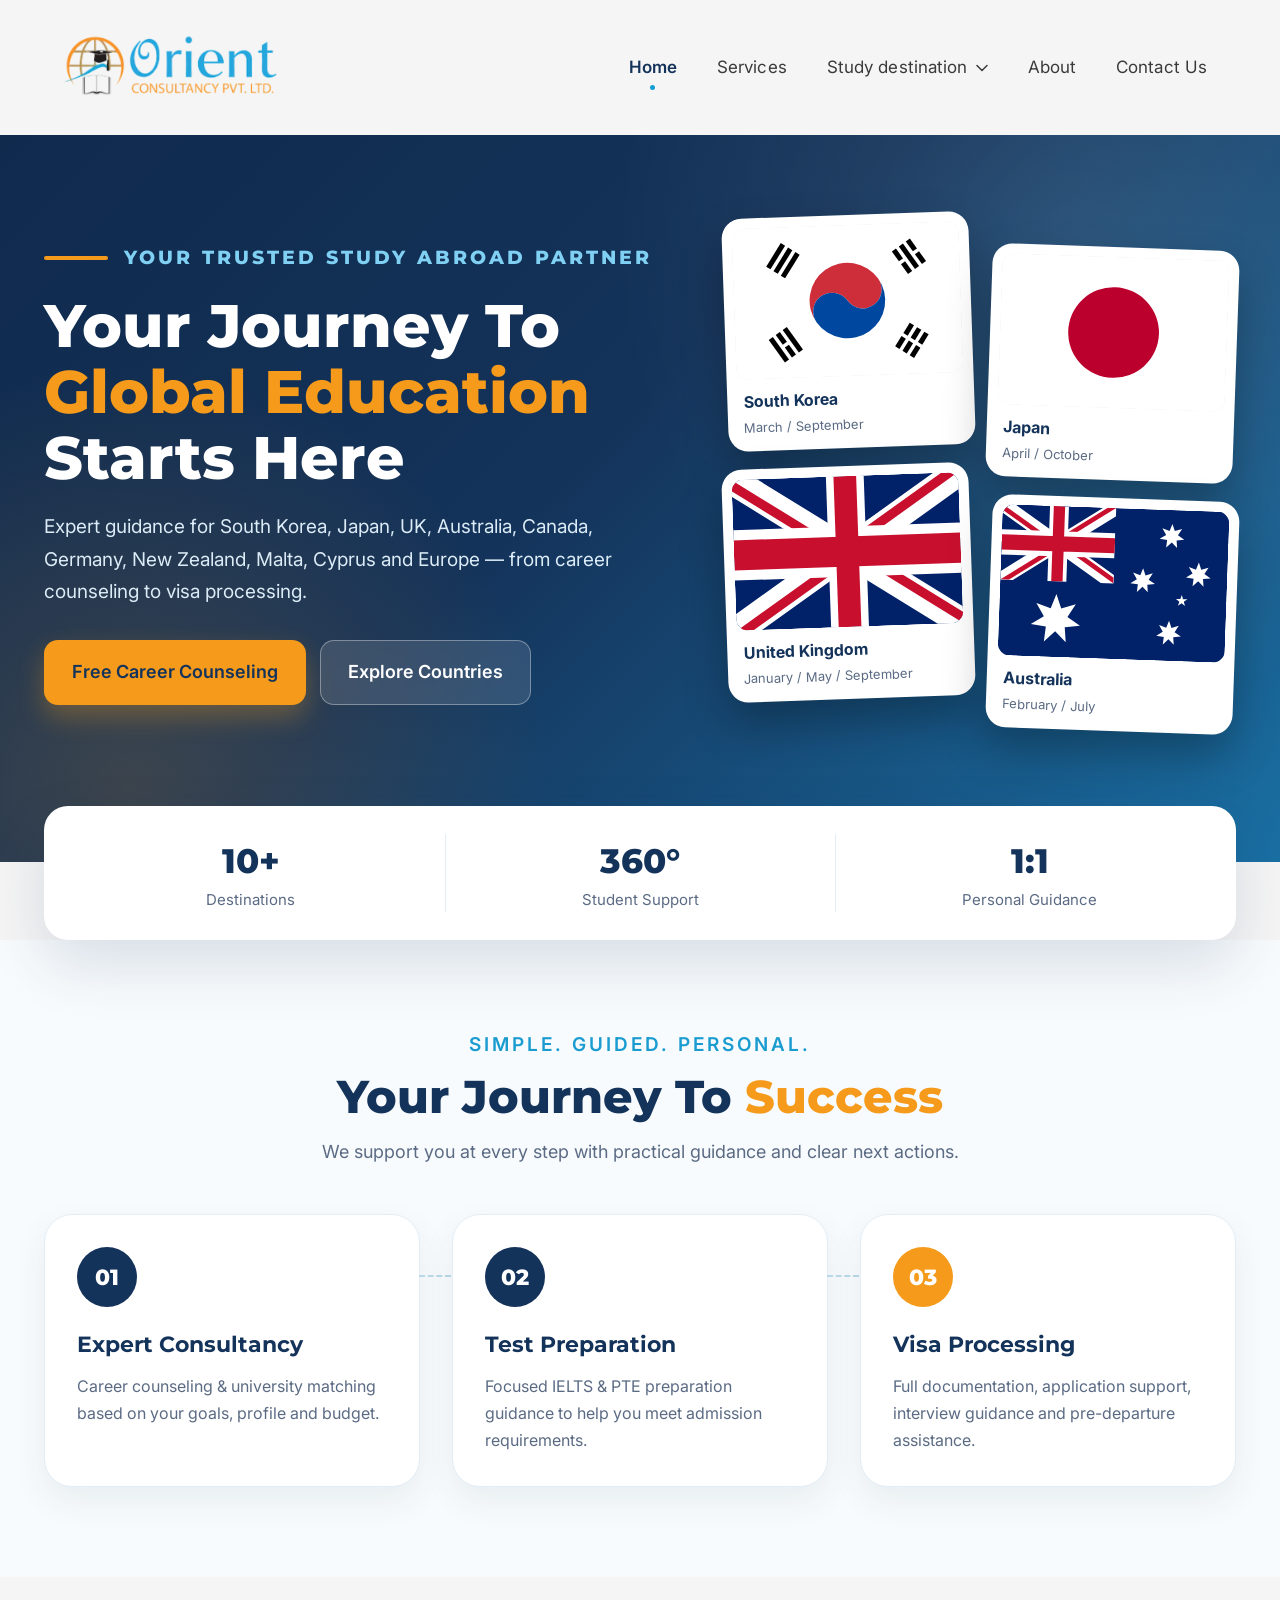
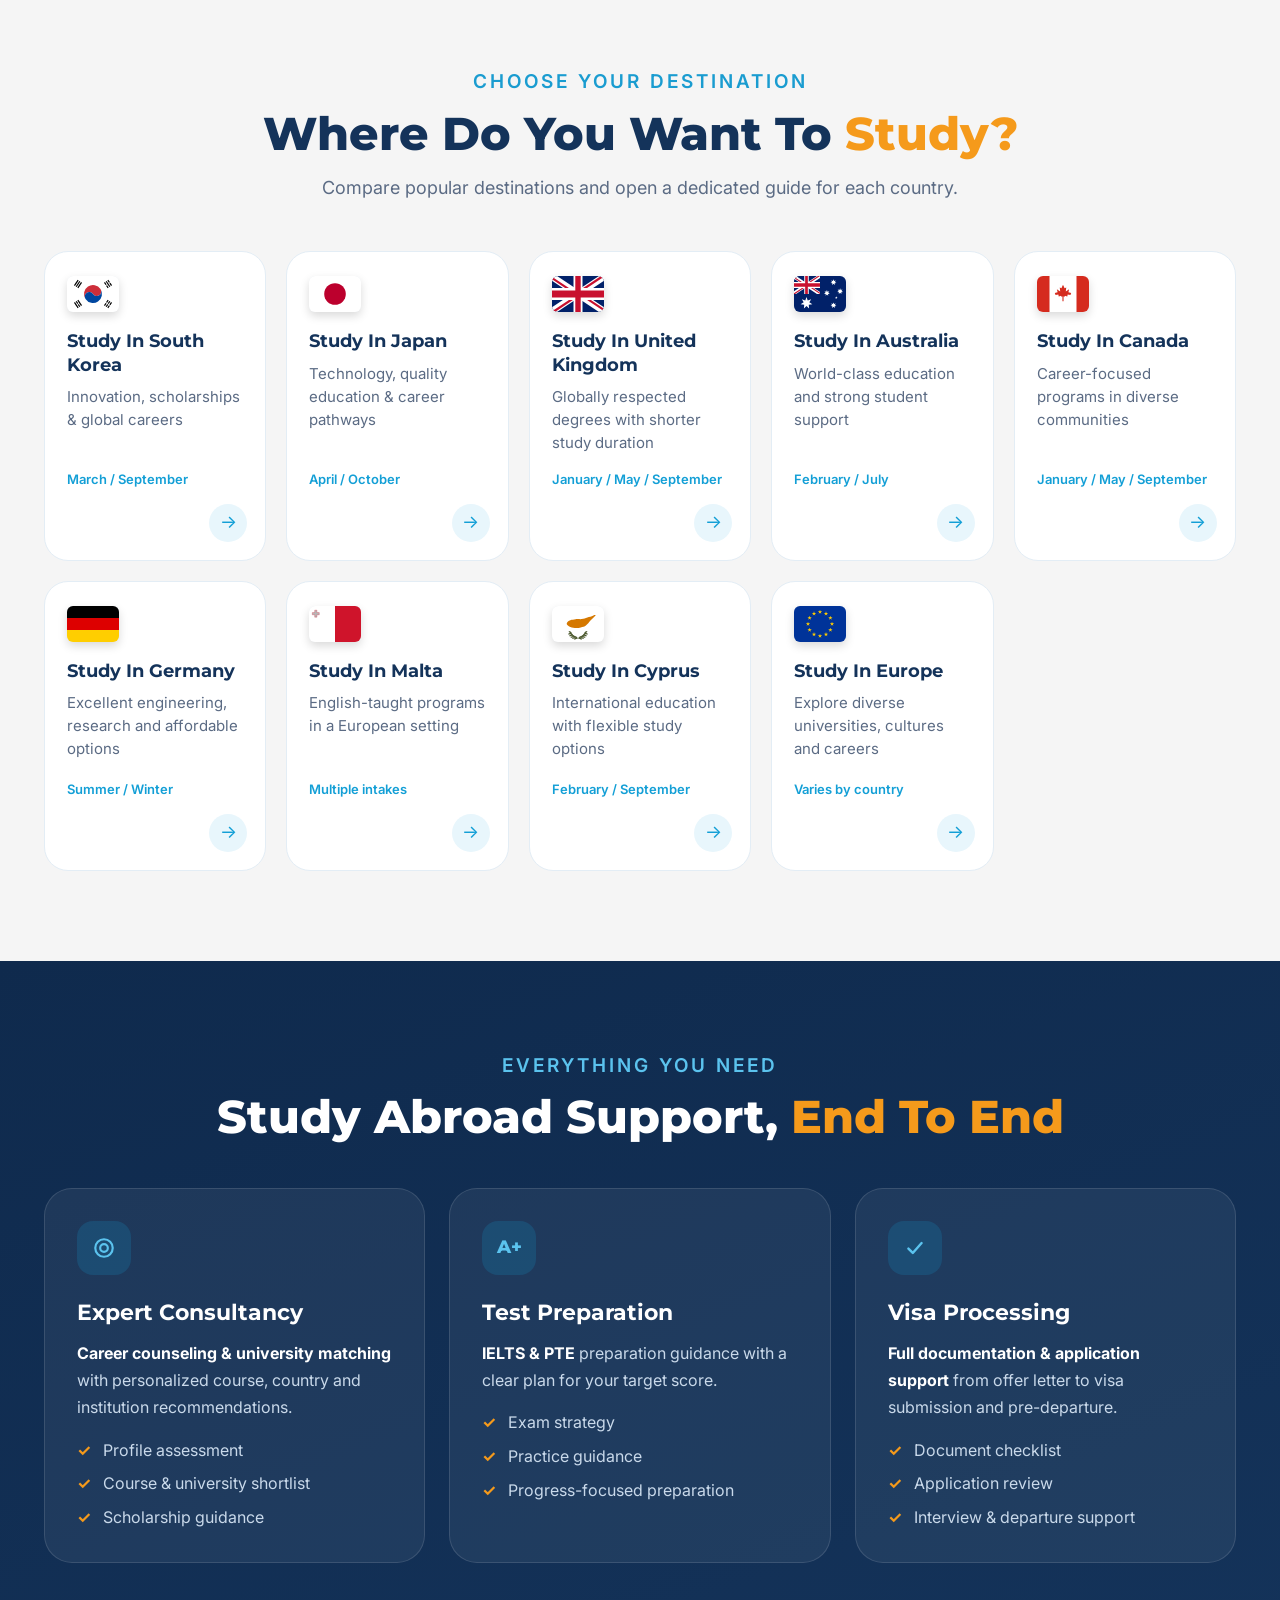
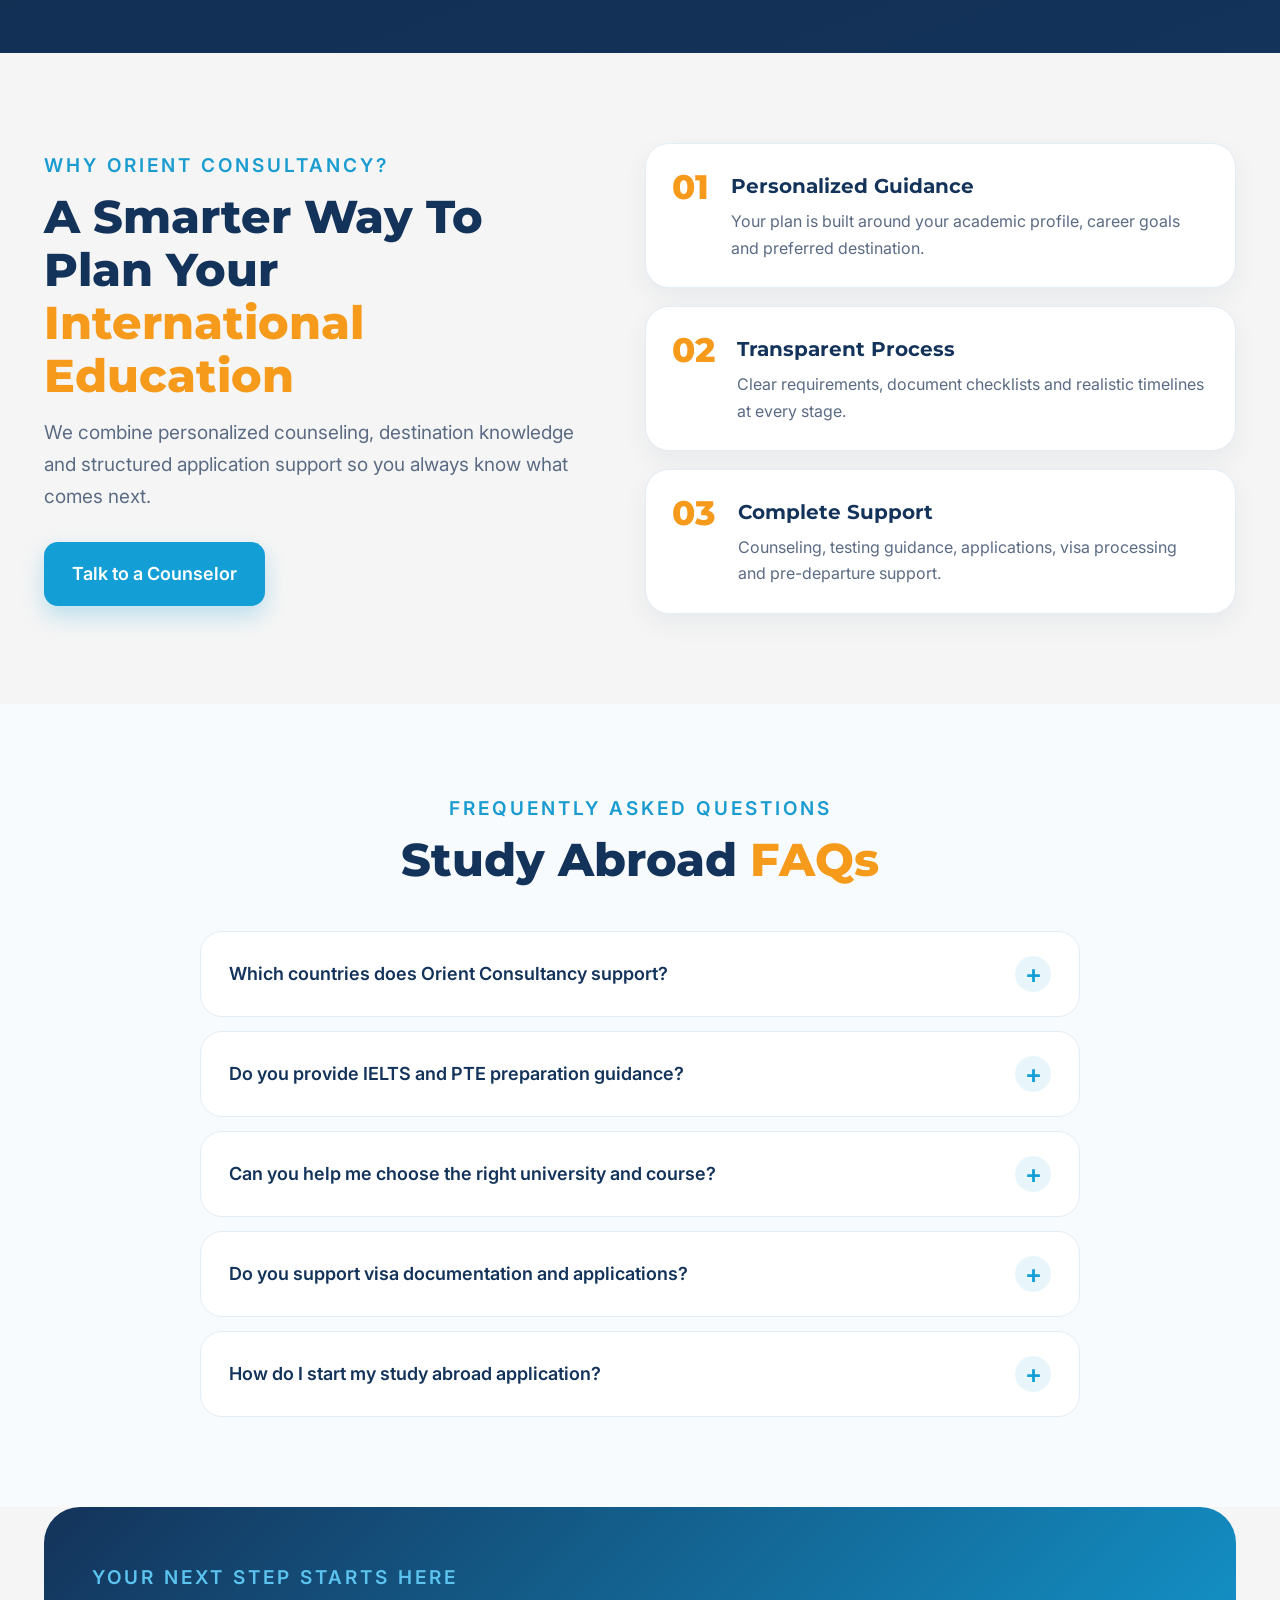
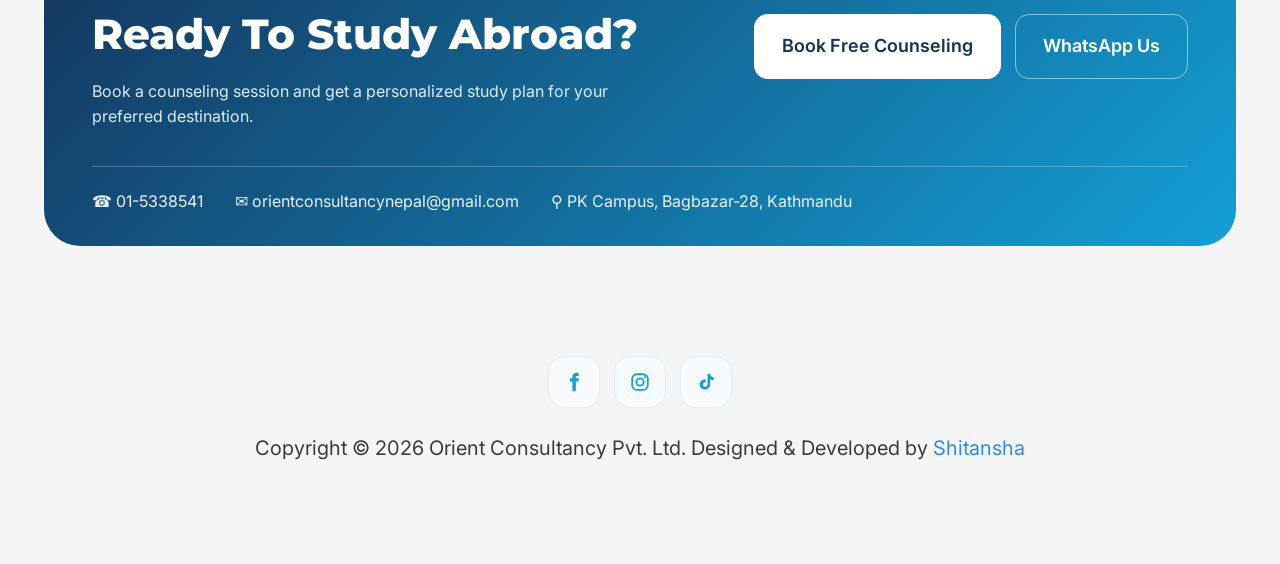
==== index.html @ 80275321 "Add files via upload Orient consultancy Nepal website" ====
<!DOCTYPE html>
<html lang="en">
<head>
  <meta charset="UTF-8">
  <meta name="viewport" content="width=device-width, initial-scale=1">
  <title>Best Consultancy in Nepal | Orient Consultancy Pvt. Ltd.</title>
  <meta name="description" content="Orient Consultancy Pvt. Ltd. offers expert study abroad guidance for South Korea, Japan, UK, Australia, Canada, Germany, New Zealand, Malta, Cyprus and Europe — from career counseling to visa processing.">

  <link rel="preconnect" href="https://fonts.googleapis.com">
  <link rel="preconnect" href="https://fonts.gstatic.com" crossorigin>
  <link href="https://fonts.googleapis.com/css2?family=Inter:wght@400;500;600;700&family=Montserrat:wght@700;800&display=swap" rel="stylesheet">
  <link rel="stylesheet" href="style.css">
  <link rel="stylesheet" href="nav-responsive.css">
</head>
<body>

  <!-- ================= HEADER ================= -->
  <header class="site-header">
    <a class="logo" href="index.html" aria-label="Orient Consultancy - Home">
      <img src="images/logo.png" alt="Orient Consultancy Pvt. Ltd." width="230" height="70">
    </a>

    <button class="nav-toggle" aria-label="Open menu" aria-expanded="false" aria-controls="main-nav">
      <span></span><span></span><span></span>
    </button>

    <nav id="main-nav" class="main-nav" aria-label="Main navigation">
      <ul>
        <li><a href="index.html" aria-current="page">Home</a></li>
        <li><a href="services.html">Services</a></li>
        <li class="has-dropdown">
          <button class="dropdown-toggle" aria-expanded="false" aria-haspopup="true">
            Study destination
            <svg width="12" height="8" viewBox="0 0 12 8" aria-hidden="true"><path d="M1 1.5l5 5 5-5" fill="none" stroke="currentColor" stroke-width="1.5" stroke-linecap="round" stroke-linejoin="round"/></svg>
          </button>
          <ul class="dropdown">
            <li><a href="country.html?c=south-korea"><img class="dd-flag" src="images/south-korea.svg" alt="" width="20" height="14"><span>Korean Student Visa (D-2 / D-4 Visa)</span></a></li>
            <li><a href="country.html?c=uk"><img class="dd-flag" src="images/uk.svg" alt="" width="20" height="14"><span>UK Student Visa (Tier 4 Visa)</span></a></li>
            <li><a href="country.html?c=australia"><img class="dd-flag" src="images/australia.svg" alt="" width="20" height="14"><span>Australian Student Visa (Subclass 500)</span></a></li>
            <li><a href="country.html?c=usa"><img class="dd-flag" src="images/usa.svg" alt="" width="20" height="14"><span>U.S. Student Visa (F-1 Visa)</span></a></li>
            <li><a href="country.html?c=japan"><img class="dd-flag" src="images/japan.svg" alt="" width="20" height="14"><span>Japanese Student Visa</span></a></li>
            <li><a href="country.html?c=denmark"><img class="dd-flag" src="images/denmark.svg" alt="" width="20" height="14"><span>Denmark Student Visa</span></a></li>
            <li class="has-sub">
              <a class="dropdown-more sub-toggle" href="#" role="button" aria-haspopup="true" aria-expanded="false"><span>Other European Countries</span></a>
              <ul class="submenu">
                <li><a href="country.html?c=germany"><img class="dd-flag" src="images/germany.svg" alt="" width="20" height="14"><span>Germany Student Visa</span></a></li>
                <li><a href="country.html?c=malta"><img class="dd-flag" src="images/malta.svg" alt="" width="20" height="14"><span>Malta Student Visa</span></a></li>
                <li><a href="country.html?c=dubai"><img class="dd-flag" src="images/uae.svg" alt="" width="20" height="14"><span>Dubai Student Visa</span></a></li>
                <li><a href="country.html?c=finland"><img class="dd-flag" src="images/finland.svg" alt="" width="20" height="14"><span>Finland Student Visa</span></a></li>
                
              </ul>
            </li>
          </ul>
        </li>
        <li><a href="about.html">About</a></li>
        <li><a href="contact.html">Contact Us</a></li>
      </ul>
    </nav>
  </header>

  <!-- ================= MAIN ================= -->
  <main class="hm">

    <!-- ---------- HERO ---------- -->
    <section class="hm-hero" aria-labelledby="hero-heading">
      <div class="hm-wrap hm-hero-grid">
        <div class="hm-hero-text">
          <p class="hm-eyebrow">Your trusted study abroad partner</p>
          <h1 id="hero-heading">Your Journey To <span class="accent">Global Education</span> Starts Here</h1>
          <p class="hm-hero-lead">Expert guidance for South Korea, Japan, UK, Australia, Canada, Germany, New Zealand, Malta, Cyprus and Europe — from career counseling to visa processing.</p>
          <div class="hm-buttons">
            <a class="btn btn-accent" href="contact.html">Free Career Counseling</a>
            <a class="btn btn-glass" href="#destinations">Explore Countries</a>
          </div>
        </div>

        <!-- Four tilted flag cards. Each one opens its country page. -->
        <ul class="hm-flag-stack" aria-label="Popular destinations">
          <li><a href="country.html?c=south-korea"><img class="hm-flag" src="images/south-korea.svg" alt="South Korea flag" width="300" height="200"><strong>South Korea</strong><span>March / September</span></a></li>
          <li><a href="country.html?c=japan"><img class="hm-flag" src="images/japan.svg" alt="Japan flag" width="300" height="200"><strong>Japan</strong><span>April / October</span></a></li>
          <li><a href="country.html?c=uk"><img class="hm-flag" src="images/uk.svg" alt="United Kingdom flag" width="300" height="200"><strong>United Kingdom</strong><span>January / May / September</span></a></li>
          <li><a href="country.html?c=australia"><img class="hm-flag" src="images/australia.svg" alt="Australia flag" width="300" height="200"><strong>Australia</strong><span>February / July</span></a></li>
        </ul>
      </div>
    </section>

    <!-- Floating stats bar that overlaps the hero -->
    <div class="hm-wrap">
      <dl class="hm-stats">
        <div><dt>10+</dt><dd>Destinations</dd></div>
        <div><dt>360°</dt><dd>Student Support</dd></div>
        <div><dt>1:1</dt><dd>Personal Guidance</dd></div>
      </dl>
    </div>

    <!-- ---------- JOURNEY ---------- -->
    <section class="hm-section hm-tint" aria-labelledby="journey-heading">
      <div class="hm-wrap">
        <p class="hm-eyebrow center">Simple. Guided. Personal.</p>
        <h2 id="journey-heading" class="hm-title">Your Journey To <span class="accent">Success</span></h2>
        <p class="hm-sub">We support you at every step with practical guidance and clear next actions.</p>

        <ol class="hm-steps">
          <li class="hm-step">
            <span class="hm-badge">01</span>
            <h3>Expert Consultancy</h3>
            <p>Career counseling &amp; university matching based on your goals, profile and budget.</p>
          </li>
          <li class="hm-step">
            <span class="hm-badge">02</span>
            <h3>Test Preparation</h3>
            <p>Focused IELTS &amp; PTE preparation guidance to help you meet admission requirements.</p>
          </li>
          <li class="hm-step">
            <span class="hm-badge hm-badge-orange">03</span>
            <h3>Visa Processing</h3>
            <p>Full documentation, application support, interview guidance and pre-departure assistance.</p>
          </li>
        </ol>
      </div>
    </section>

    <!-- ---------- DESTINATIONS ---------- -->
    <section class="hm-section" id="destinations" aria-labelledby="dest-heading">
      <div class="hm-wrap">
        <p class="hm-eyebrow center">Choose your destination</p>
        <h2 id="dest-heading" class="hm-title">Where Do You Want To <span class="accent">Study?</span></h2>
        <p class="hm-sub">Compare popular destinations and open a dedicated guide for each country.</p>

        <div class="hm-dest-grid">
          <a class="hm-dest" href="country.html?c=south-korea">
            <img class="hm-flag" src="images/south-korea.svg" alt="South Korea flag" width="52" height="36" loading="lazy">
            <h3>Study In South Korea</h3>
            <p>Innovation, scholarships &amp; global careers</p>
            <span class="hm-intake">March / September</span>
            <span class="hm-go" aria-hidden="true">→</span>
          </a>
          <a class="hm-dest" href="country.html?c=japan">
            <img class="hm-flag" src="images/japan.svg" alt="Japan flag" width="52" height="36" loading="lazy">
            <h3>Study In Japan</h3>
            <p>Technology, quality education &amp; career pathways</p>
            <span class="hm-intake">April / October</span>
            <span class="hm-go" aria-hidden="true">→</span>
          </a>
          <a class="hm-dest" href="country.html?c=uk">
            <img class="hm-flag" src="images/uk.svg" alt="United Kingdom flag" width="52" height="36" loading="lazy">
            <h3>Study In United Kingdom</h3>
            <p>Globally respected degrees with shorter study duration</p>
            <span class="hm-intake">January / May / September</span>
            <span class="hm-go" aria-hidden="true">→</span>
          </a>
          <a class="hm-dest" href="country.html?c=australia">
            <img class="hm-flag" src="images/australia.svg" alt="Australia flag" width="52" height="36" loading="lazy">
            <h3>Study In Australia</h3>
            <p>World-class education and strong student support</p>
            <span class="hm-intake">February / July</span>
            <span class="hm-go" aria-hidden="true">→</span>
          </a>
          <a class="hm-dest" href="country.html?c=canada">
            <img class="hm-flag" src="images/canada.svg" alt="Canada flag" width="52" height="36" loading="lazy">
            <h3>Study In Canada</h3>
            <p>Career-focused programs in diverse communities</p>
            <span class="hm-intake">January / May / September</span>
            <span class="hm-go" aria-hidden="true">→</span>
          </a>
          <a class="hm-dest" href="country.html?c=germany">
            <img class="hm-flag" src="images/germany.svg" alt="Germany flag" width="52" height="36" loading="lazy">
            <h3>Study In Germany</h3>
            <p>Excellent engineering, research and affordable options</p>
            <span class="hm-intake">Summer / Winter</span>
            <span class="hm-go" aria-hidden="true">→</span>
          </a>
          <a class="hm-dest" href="country.html?c=malta">
            <img class="hm-flag" src="images/malta.svg" alt="Malta flag" width="52" height="36" loading="lazy">
            <h3>Study In Malta</h3>
            <p>English-taught programs in a European setting</p>
            <span class="hm-intake">Multiple intakes</span>
            <span class="hm-go" aria-hidden="true">→</span>
          </a>
          <a class="hm-dest" href="country.html?c=cyprus">
            <img class="hm-flag" src="images/cyprus.svg" alt="Cyprus flag" width="52" height="36" loading="lazy">
            <h3>Study In Cyprus</h3>
            <p>International education with flexible study options</p>
            <span class="hm-intake">February / September</span>
            <span class="hm-go" aria-hidden="true">→</span>
          </a>
          <a class="hm-dest" href="country.html?c=europe">
            <img class="hm-flag" src="images/europe.svg" alt="European Union flag" width="52" height="36" loading="lazy">
            <h3>Study In Europe</h3>
            <p>Explore diverse universities, cultures and careers</p>
            <span class="hm-intake">Varies by country</span>
            <span class="hm-go" aria-hidden="true">→</span>
          </a>
        </div>
      </div>
    </section>

    <!-- ---------- SERVICES (dark) ---------- -->
    <section class="hm-section hm-dark" aria-labelledby="services-heading">
      <div class="hm-wrap">
        <p class="hm-eyebrow center light">Everything you need</p>
        <h2 id="services-heading" class="hm-title light">Study Abroad Support, <span class="accent">End To End</span></h2>

        <div class="hm-service-grid">
          <article class="hm-service">
            <span class="hm-service-icon" aria-hidden="true">
              <svg width="24" height="24" viewBox="0 0 22 22"><circle cx="11" cy="11" r="8" fill="none" stroke="currentColor" stroke-width="2"/><circle cx="11" cy="11" r="3.5" fill="none" stroke="currentColor" stroke-width="2"/></svg>
            </span>
            <h3>Expert Consultancy</h3>
            <p><strong>Career counseling &amp; university matching</strong> with personalized course, country and institution recommendations.</p>
            <ul>
              <li>Profile assessment</li>
              <li>Course &amp; university shortlist</li>
              <li>Scholarship guidance</li>
            </ul>
          </article>

          <article class="hm-service">
            <span class="hm-service-icon" aria-hidden="true">A+</span>
            <h3>Test Preparation</h3>
            <p><strong>IELTS &amp; PTE</strong> preparation guidance with a clear plan for your target score.</p>
            <ul>
              <li>Exam strategy</li>
              <li>Practice guidance</li>
              <li>Progress-focused preparation</li>
            </ul>
          </article>

          <article class="hm-service">
            <span class="hm-service-icon" aria-hidden="true">
              <svg width="22" height="22" viewBox="0 0 20 20"><path d="M4 10.5l4 4 8-9" fill="none" stroke="currentColor" stroke-width="2.2" stroke-linecap="round" stroke-linejoin="round"/></svg>
            </span>
            <h3>Visa Processing</h3>
            <p><strong>Full documentation &amp; application support</strong> from offer letter to visa submission and pre-departure.</p>
            <ul>
              <li>Document checklist</li>
              <li>Application review</li>
              <li>Interview &amp; departure support</li>
            </ul>
          </article>
        </div>
      </div>
    </section>

    <!-- ---------- WHY ORIENT ---------- -->
    <section class="hm-section" aria-labelledby="why-heading">
      <div class="hm-wrap hm-why">
        <div class="hm-why-text">
          <p class="hm-eyebrow">Why Orient Consultancy?</p>
          <h2 id="why-heading" class="hm-title left">A Smarter Way To Plan Your <span class="accent">International Education</span></h2>
          <p class="hm-why-lead">We combine personalized counseling, destination knowledge and structured application support so you always know what comes next.</p>
          <a class="btn btn-primary" href="contact.html">Talk to a Counselor</a>
        </div>

        <ul class="hm-why-list">
          <li>
            <span class="hm-why-num">01</span>
            <div>
              <h3>Personalized Guidance</h3>
              <p>Your plan is built around your academic profile, career goals and preferred destination.</p>
            </div>
          </li>
          <li>
            <span class="hm-why-num">02</span>
            <div>
              <h3>Transparent Process</h3>
              <p>Clear requirements, document checklists and realistic timelines at every stage.</p>
            </div>
          </li>
          <li>
            <span class="hm-why-num">03</span>
            <div>
              <h3>Complete Support</h3>
              <p>Counseling, testing guidance, applications, visa processing and pre-departure support.</p>
            </div>
          </li>
        </ul>
      </div>
    </section>

    <!-- ---------- FAQ (works without JavaScript) ---------- -->
    <section class="hm-section hm-tint" aria-labelledby="faq-heading">
      <div class="hm-wrap">
        <p class="hm-eyebrow center">Frequently asked questions</p>
        <h2 id="faq-heading" class="hm-title">Study Abroad <span class="accent">FAQs</span></h2>

        <div class="hm-faq">
          <details name="faq">
            <summary>Which countries does Orient Consultancy support?</summary>
            <p>Orient Consultancy provides guidance for South Korea, Japan, the United Kingdom, Australia, Canada, Germany, New Zealand, Malta, Cyprus and other European study destinations.</p>
          </details>
          <details name="faq">
            <summary>Do you provide IELTS and PTE preparation guidance?</summary>
            <p>Yes. We help students plan for IELTS and PTE preparation and understand the score requirements for their selected institutions and programs.</p>
          </details>
          <details name="faq">
            <summary>Can you help me choose the right university and course?</summary>
            <p>Yes. Our counseling process includes profile assessment, career counseling and university matching based on academic background, budget, career goals and destination preferences.</p>
          </details>
          <details name="faq">
            <summary>Do you support visa documentation and applications?</summary>
            <p>Yes. We provide documentation checklists, application support, visa guidance, interview preparation where relevant and pre-departure assistance.</p>
          </details>
          <details name="faq">
            <summary>How do I start my study abroad application?</summary>
            <p>Start with a counseling session. We will review your profile, shortlist suitable options and provide a step-by-step application roadmap.</p>
          </details>
        </div>
      </div>
    </section>

    <!-- ---------- CTA ---------- -->
    <section class="hm-wrap hm-cta-wrap" aria-labelledby="cta-heading">
      <div class="hm-cta">
        <div class="hm-cta-top">
          <div>
            <p class="hm-eyebrow light">Your next step starts here</p>
            <h2 id="cta-heading">Ready To Study Abroad?</h2>
            <p>Book a counseling session and get a personalized study plan for your preferred destination.</p>
          </div>
          <div class="hm-buttons">
            <a class="btn btn-white" href="contact.html">Book Free Counseling</a>
            <a class="btn btn-ghost" href="https://wa.me/9779767259997" target="_blank" rel="noopener">WhatsApp Us</a>
          </div>
        </div>
        <ul class="hm-cta-contact">
          <li><a href="tel:015338541">☎ 01-5338541</a></li>
          <li><a href="mailto:orientconsultancynepal@gmail.com">✉ orientconsultancynepal@gmail.com</a></li>
          <li>⚲ PK Campus, Bagbazar-28, Kathmandu</li>
        </ul>
      </div>
    </section>

  </main>

  <!-- ================= FOOTER ================= -->
   <footer class="site-footer">
    <ul class="footer-social" aria-label="Follow Orient Consultancy">
      <li><a href="https://www.facebook.com/OrientConsultancyNepal" target="_blank" rel="noopener" aria-label="Orient Consultancy on Facebook">
        <svg viewBox="0 0 24 24" aria-hidden="true"><path d="M14 8V6.5c0-.7.2-1 1.2-1H17V2.2C16.6 2.1 15.6 2 14.5 2 12 2 10.3 3.5 10.3 6.2V8H7.5v3.5h2.8V22H14V11.5h2.8L17.3 8H14z" fill="currentColor"/></svg>
      </a></li>
      <li><a href="https://www.instagram.com/orient_nepal/" target="_blank" rel="noopener" aria-label="Orient Consultancy on Instagram">
        <svg viewBox="0 0 24 24" aria-hidden="true"><rect x="3.5" y="3.5" width="17" height="17" rx="5" fill="none" stroke="currentColor" stroke-width="2"/><circle cx="12" cy="12" r="4" fill="none" stroke="currentColor" stroke-width="2"/><circle cx="17.2" cy="6.8" r="1.2" fill="currentColor"/></svg>
      </a></li>
      <li><a href="https://www.tiktok.com/@orient.consultancy" target="_blank" rel="noopener" aria-label="Orient Consultancy on TikTok">
        <svg viewBox="0 0 24 24" aria-hidden="true"><path d="M16.5 3c.3 2.3 1.6 3.7 3.8 3.9v3.2c-1.4.1-2.7-.3-3.8-1.1v5.6a5.7 5.7 0 11-5.7-5.7c.3 0 .6 0 .9.1v3.3a2.5 2.5 0 102 2.4V3h2.8z" fill="currentColor"/></svg>
      </a></li>
    </ul>
    <p>Copyright © 2026 Orient Consultancy Pvt. Ltd. Designed &amp; Developed by <a href="https://shitanshabaral.com.np/" target="_blank" rel="noopener">Shitansha</a></p>
  </footer>

  <script src="script.js"></script>
</body>
</html>
---- style.css ----
/* ==========================================================
   Orient Consultancy - main stylesheet
   ========================================================== */

/* ---------- 1. Variables (change colors here) ---------- */
:root {
  --primary: #139fd6;          /* blue buttons, eyebrow text */
  --navy: #14335a;             /* headings, dark section */
  --accent: #f59a1b;           /* orange highlight words */
  --text: #5b6b84;             /* body paragraphs */
  --dark-text: #333333;
  --page-bg: #f5f5f5;
  --white: #ffffff;
  --tint: #f8fbfd;             /* light blue-ish section background */
  --border: #e3edf5;
  --radius-sm: 14px;
  --radius-md: 28px;
  --radius-lg: 36px;
  --font-head: "Montserrat", Arial, sans-serif;
  --font-body: "Inter", Arial, sans-serif;
}

/* ---------- 2. Reset / base ---------- */
*, *::before, *::after { box-sizing: border-box; }
html { scroll-behavior: smooth; }
body {
  margin: 0;
  font-family: var(--font-body);
  color: var(--text);
  background: var(--page-bg);
  line-height: 1.6;
}
img { max-width: 100%; height: auto; display: block; }
a { color: inherit; text-decoration: none; }
ul, ol { margin: 0; padding: 0; list-style: none; }
h1, h2, h3, p, dl, dd { margin: 0; }
button { font: inherit; cursor: pointer; }

/* ---------- 3. Header / navigation ---------- */

/* Sticky header: stays on top while scrolling, gets a soft shadow once you scroll */
.site-header {
  position: sticky;
  top: 0;
  z-index: 100;
  display: flex;
  align-items: center;
  justify-content: space-between;
  padding: 10px 55px;
  min-height: 90px;
  background: rgba(245, 245, 245, .9);
  -webkit-backdrop-filter: blur(14px);
          backdrop-filter: blur(14px);
  transition: min-height .3s ease, box-shadow .3s ease, background .3s ease;
}
.site-header.is-scrolled {
  min-height: 72px;
  background: rgba(255, 255, 255, .92);
  box-shadow: 0 1px 0 rgba(20, 51, 90, .06), 0 12px 30px rgba(20, 51, 90, .07);
}
.logo img { width: 230px; height: auto; transition: width .3s ease; }
.site-header.is-scrolled .logo img { width: 190px; }

/* Menu links */
.main-nav a,
.dropdown-toggle {
  position: relative;
  z-index: 1;
  font-size: 17px;
  letter-spacing: .1px;
  color: #3a3a3a;
  background: none;
  border: 0;
  padding: 10px 18px;
  display: inline-flex;
  align-items: center;
  gap: 8px;
  transition: color .25s ease;
}
.dropdown-toggle svg { transition: transform .3s ease; }

/* Phone / tablet dropdown: simple show/hide (desktop version is further below) */
.main-nav .dropdown { display: none; }
.has-dropdown.open .dropdown { display: flex; }
.has-dropdown.open .dropdown-toggle svg { transform: rotate(180deg); }
.main-nav a[aria-current="page"],
.has-dropdown.current > .dropdown-toggle { color: var(--navy); font-weight: 600; }

/* Dropdown links: small flag + text (layout copied from the original site) */
.dropdown a { display: flex; align-items: center; gap: 10px; }
.dropdown a span { flex: 1; }
.dd-flag { width: 20px; height: 14px; object-fit: cover; border-radius: 2px; background: #e6ebf0; flex: none; }

/* The hamburger button */
.nav-toggle {
  display: none;
  background: none;
  border: 0;
  width: 44px; height: 44px;
  flex-direction: column;
  justify-content: center;
  gap: 6px;
  padding: 10px;
}
.nav-toggle span { display: block; height: 2px; background: #333; border-radius: 2px; }

/* ---------- Desktop-only navigation effects ---------- */
@media (min-width: 1024px) {
  .main-nav > ul {
    position: relative;           /* the sliding highlight is positioned inside this */
    display: flex;
    align-items: center;
    gap: 4px;
  }

  /* Sliding highlight (created by script.js): glides from item to item on hover */
  .nav-indicator {
    position: absolute;
    top: 50%; left: 0;
    height: 42px;
    margin-top: -21px;
    border-radius: 999px;
    background: rgba(20, 51, 90, .07);
    box-shadow: inset 0 0 0 1px rgba(20, 51, 90, .05);
    opacity: 0;
    pointer-events: none;
    transition: transform .4s cubic-bezier(.3, .8, .3, 1), width .4s cubic-bezier(.3, .8, .3, 1), opacity .25s ease;
  }

  .main-nav > ul > li > a:hover,
  .dropdown-toggle:hover,
  .has-dropdown:hover > .dropdown-toggle,
  .has-dropdown:focus-within > .dropdown-toggle { color: var(--navy); }

  /* Current page: dark text + small dot under the word */
  .main-nav > ul > li > a[aria-current="page"]::after,
  .has-dropdown.current > .dropdown-toggle::after {
    content: "";
    position: absolute;
    left: 50%; bottom: 1px;
    width: 5px; height: 5px;
    margin-left: -2.5px;
    border-radius: 50%;
    background: var(--primary);
  }

  .has-dropdown:hover > .dropdown-toggle svg,
  .has-dropdown:focus-within > .dropdown-toggle svg { transform: rotate(180deg); }

  /* Dropdown card: single column like the original site; fades + slides in */
  .main-nav .dropdown {
    position: absolute;
    top: calc(100% + 14px);
    left: 0;
    width: 300px;
    display: flex;
    flex-direction: column;
    gap: 0;
    padding: 6px 0;
    background: var(--white);
    border: 1px solid var(--border);
    border-radius: 4px;
    box-shadow: 0 24px 60px rgba(20, 51, 90, .16), 0 2px 6px rgba(20, 51, 90, .05);
    opacity: 0;
    visibility: hidden;
    transform: translateY(10px);
    transition: opacity .25s ease, transform .3s ease, visibility 0s linear .3s;
  }
  /* invisible bridge so the card does not close when the mouse crosses the gap */
  .main-nav .dropdown::before {
    content: "";
    position: absolute;
    top: -16px; left: 0; right: 0; height: 16px;
  }
  .has-dropdown:hover .dropdown,
  .has-dropdown:focus-within .dropdown,
  .has-dropdown.open .dropdown {
    opacity: 1;
    visibility: visible;
    transform: none;
    transition-delay: 0s;
  }

  /* items appear one after another */
  .dropdown li { opacity: 0; transform: translateY(6px); transition: opacity .3s ease, transform .3s ease; }
  .has-dropdown:hover .dropdown li,
  .has-dropdown:focus-within .dropdown li,
  .has-dropdown.open .dropdown li { opacity: 1; transform: none; }
  .dropdown li:nth-child(1) { transition-delay: .03s; }
  .dropdown li:nth-child(2) { transition-delay: .06s; }
  .dropdown li:nth-child(3) { transition-delay: .09s; }
  .dropdown li:nth-child(4) { transition-delay: .12s; }
  .dropdown li:nth-child(5) { transition-delay: .15s; }
  .dropdown li:nth-child(6) { transition-delay: .18s; }
  .dropdown li:nth-child(7) { transition-delay: .21s; }

  .dropdown a {
    justify-content: space-between;
    padding: 16px 20px;
    font-size: 17px;
    line-height: 1.6;
    color: #3a3a3a;
    overflow: hidden;
    transition: background .2s ease, color .2s ease, padding-left .25s ease;
  }
  .dropdown a::before { /* thin accent bar that grows on hover */
    content: "";
    position: absolute;
    left: 0; top: 20%;
    width: 3px; height: 60%;
    border-radius: 3px;
    background: var(--primary);
    transform: scaleY(0);
    transition: transform .25s ease;
  }
  .dropdown a::after { /* small arrow that slides in on hover */
    content: "→";
    color: var(--primary);
    opacity: 0;
    transform: translateX(-8px);
    transition: opacity .2s ease, transform .25s ease;
  }
  .dropdown a:hover { background: var(--tint); color: var(--navy); padding-left: 26px; }
  .dropdown a:hover::before { transform: scaleY(1); }
  .dropdown a:hover::after { opacity: 1; transform: none; }

  /* "Other European Countries" always shows a chevron, as on the original site */
  .dropdown a.dropdown-more::after { content: "›"; font-size: 22px; line-height: 1; color: #6f7f96; opacity: 1; transform: none; }
  .dropdown a.dropdown-more:hover::after { color: var(--primary); transform: translateX(3px); }
}

/* ---------- 4. Page wrapper ---------- */
.page {
  max-width: 1521px;
  margin: 40px auto 0;
  background: var(--white);
  padding: 58px 69px 70px;
}
.page-title {
  font-family: var(--font-head);
  font-size: 40px;
  font-weight: 700;
  color: var(--dark-text);
  line-height: 1.2;
  margin: 0 0 35px 0;
  padding-left: 0;
}
.home { max-width: 1383px; margin: 0 auto; }

/* ---------- 5. Shared pieces ---------- */
.eyebrow {
  font-size: 14px;
  font-weight: 600;
  letter-spacing: 2px;
  text-transform: uppercase;
  color: #1a9cd0;
}
.eyebrow.center { text-align: center; }
.eyebrow.light { color: #5bc3ee; }

.accent { color: var(--accent); }

.section { padding: 70px 22px; }
.section-tint { background: var(--tint); }

.section-title {
  font-family: var(--font-head);
  font-weight: 800;
  font-size: clamp(34px, 4.5vw, 58px);
  line-height: 1.18;
  letter-spacing: -1.5px;
  color: var(--navy);
  text-align: center;
  margin-top: 14px;
}
.section-title.left { text-align: left; font-size: clamp(34px, 4vw, 54px); line-height: 1.1; }
.section-title.light { color: var(--white); }
.section-sub {
  text-align: center;
  font-size: 19px;
  margin-top: 18px;
  color: var(--text);
}

/* Buttons */
.btn {
  display: inline-flex;
  align-items: center;
  gap: 10px;
  font-weight: 600;
  font-size: 18px;
  padding: 17px 27px;
  border-radius: var(--radius-sm);
  border: 1px solid transparent;
  transition: transform .2s, box-shadow .2s, background .2s;
}
.btn:hover { transform: translateY(-2px); }
.btn-primary { background: var(--primary); color: var(--white); box-shadow: 0 10px 22px rgba(19, 159, 214, .25); }
.btn-primary:hover { background: #0f8cbd; }
.btn-outline { background: var(--white); color: var(--navy); border-color: var(--border); }
.btn-outline:hover { border-color: var(--primary); }
.btn-white { background: var(--white); color: var(--navy); }
.btn-ghost { background: transparent; color: var(--white); border-color: rgba(255,255,255,.5); }
.btn-ghost:hover { background: rgba(255,255,255,.1); }

/* ---------- 6. Hero ---------- */
.hero {
  position: relative;
  display: grid;
  grid-template-columns: 1fr 592px;
  gap: 40px;
  padding: 60px 22px 50px;
  overflow: hidden;
  background:
    radial-gradient(circle at 100% 0%, #c5e5f4 0, #c5e5f4 14%, transparent 14.5%),
    radial-gradient(circle at 0% 100%, #fcebd5 0, #fcebd5 12%, transparent 12.5%),
    linear-gradient(180deg, #ffffff 0%, #f9fbfe 100%);
}
/* dotted pattern in the top-left */
.hero::before {
  content: "";
  position: absolute; inset: 0;
  background-image: radial-gradient(#d9e3ec 1px, transparent 1.5px);
  background-size: 28px 28px;
  opacity: .55;
  pointer-events: none;
  -webkit-mask-image: linear-gradient(135deg, #000 0, transparent 55%);
          mask-image: linear-gradient(135deg, #000 0, transparent 55%);
}
.hero > * { position: relative; }

.hero-text { padding-top: 10px; }
.hero-title {
  font-family: var(--font-head);
  font-weight: 800;
  font-size: clamp(44px, 6.4vw, 88px);
  line-height: 1.08;
  letter-spacing: -3px;
  color: var(--navy);
  margin-top: 28px;
  max-width: 660px;
}
.hero-lead {
  font-size: 24px;
  line-height: 1.75;
  color: var(--text);
  margin-top: 28px;
  max-width: 640px;
}
.hero-buttons { display: flex; flex-wrap: wrap; gap: 15px; margin-top: 38px; }

.hero-stats {
  display: flex;
  flex-wrap: wrap;
  gap: 36px;
  margin-top: 44px;
  padding-top: 40px;
  border-top: 1px solid var(--border);
  max-width: 658px;
}
.hero-stats dt { font-family: var(--font-body); font-weight: 600; font-size: 34px; color: var(--navy); line-height: 1.2; }
.hero-stats dd { font-size: 15px; font-weight: 500; margin-top: 10px; color: var(--text); }

/* Map card */
.hero-visual { align-self: end; }
.map-card {
  background: var(--white);
  border: 1px solid var(--border);
  border-radius: 48px;
  padding: 50px 22px 28px;
  box-shadow: 0 30px 60px rgba(20, 51, 90, .08);
}
.map { position: relative; width: 100%; max-width: 520px; margin: 0 auto; }
.map svg { width: 100%; height: auto; }
.pill {
  position: absolute;
  background: var(--white);
  color: var(--navy);
  font-size: 14px;
  font-weight: 600;
  padding: 14px 15px;
  border-radius: 999px;
  box-shadow: 0 6px 18px rgba(20, 51, 90, .1);
  white-space: nowrap;
}
.pill-uk { left: 2%; top: 4%; }
.pill-japan { right: -4%; top: 38%; }
.pill-canada { left: -6%; top: 55%; }
.pill-aus { right: 0%; bottom: -12%; }
.map-caption {
  margin-top: 56px;
  text-align: center;
  font-weight: 500;
  font-size: 16px;
  color: var(--text);
}
.map-caption .dot {
  display: inline-block;
  width: 12px; height: 12px;
  border-radius: 50%;
  background: var(--primary);
  box-shadow: 0 0 0 5px #d6ecf7;
  margin-right: 8px;
}

/* ---------- 7. Journey steps ---------- */
.journey { padding-bottom: 110px; }
.journey-steps {
  display: grid;
  grid-template-columns: repeat(3, 1fr);
  gap: 30px;
  margin-top: 70px;
}
.journey-card {
  position: relative;
  background: var(--white);
  border: 1px solid var(--border);
  border-radius: var(--radius-md);
  padding: 90px 33px 36px;
  box-shadow: 0 20px 40px rgba(20, 51, 90, .06);
}
.journey-card:not(:last-child)::after { /* connector line between cards */
  content: "";
  position: absolute;
  top: 47px; right: -31px;
  width: 30px; height: 2px;
  background: #cfe0e8;
}
.step-badge {
  position: absolute;
  top: 3px; left: 36px;
  width: 74px; height: 74px;
  border-radius: 50%;
  display: grid; place-items: center;
  font-family: var(--font-head);
  font-weight: 700;
  font-size: 28px;
  color: var(--white);
  box-shadow: 0 0 0 4px #fff, 0 0 0 5px #e8f0f6;
}
.step-badge.navy { background: var(--navy); }
.step-badge.orange { background: var(--accent); }
.journey-card { padding-top: 78px; }
.journey-card h3 { font-family: var(--font-head); font-weight: 700; font-size: 25px; color: var(--navy); margin-top: -25px; }
.journey-card p { margin-top: 18px; font-size: 18px; line-height: 1.8; }

/* ---------- 8. Destination cards ---------- */
.destinations { padding-top: 70px; padding-bottom: 100px; }
.country-grid {
  display: grid;
  grid-template-columns: repeat(5, 1fr);
  gap: 20px;
  margin-top: 70px;
}
.country-card {
  position: relative;
  display: flex;
  flex-direction: column;
  overflow: hidden;
  background: linear-gradient(180deg, #fff 0%, var(--tint) 100%);
  border: 1px solid var(--border);
  border-radius: var(--radius-lg);
  padding: 46px 28px 30px;
  min-height: 424px;
  transition: transform .25s, box-shadow .25s, border-color .25s;
}
.country-card::before { /* soft circle in the top-right corner */
  content: "";
  position: absolute;
  top: -26px; right: -26px;
  width: 112px; height: 112px;
  border-radius: 50%;
  background: #eef7fc;
}
.country-card:hover { transform: translateY(-6px); box-shadow: 0 24px 44px rgba(20, 51, 90, .12); border-color: #c9e3f1; }
.flag { width: 44px; height: 32px; object-fit: cover; border-radius: 5px; background: #eef2f6; position: relative; }
.card-arrow {
  position: absolute;
  top: 34px; right: 22px;
  width: 40px; height: 40px;
  border-radius: 50%;
  background: #e3f2fa;
  color: var(--primary);
  display: grid; place-items: center;
  font-size: 16px;
}
.country-card h3 {
  font-family: var(--font-head);
  font-weight: 700;
  font-size: 23px;
  line-height: 1.3;
  color: var(--navy);
  margin-top: 54px;
}
.country-card p { font-size: 16px; line-height: 1.7; margin-top: 12px; }
.intake { margin-top: auto; padding-top: 18px; font-size: 14px; font-weight: 600; color: #6f7f96; }
.card-link {
  display: flex;
  align-items: center;
  justify-content: space-between;
  gap: 8px;
  margin-top: 18px;
  padding-top: 22px;
  border-top: 1px solid var(--border);
  color: var(--primary);
  font-weight: 600;
  font-size: 17px;
}

/* ---------- 9. Dark services section ---------- */
.services-dark { background: var(--navy); padding: 100px 22px 90px; }
.service-grid {
  display: grid;
  grid-template-columns: repeat(3, 1fr);
  gap: 25px;
  margin-top: 68px;
}
.service-card {
  background: var(--white);
  border-radius: var(--radius-lg);
  padding: 38px 38px 40px;
}
.service-icon {
  display: grid; place-items: center;
  width: 72px; height: 72px;
  border-radius: 20px;
  font-weight: 700;
  font-size: 22px;
}
.service-icon.blue { background: #eaf6fc; }
.service-icon.orange { background: #fdf0de; color: var(--accent); }
.service-card h3 { font-family: var(--font-head); font-weight: 700; font-size: 29px; color: var(--navy); margin-top: 34px; }
.service-card p { font-size: 18px; line-height: 1.75; margin-top: 18px; }
.service-card p strong { color: #4c5d78; font-weight: 600; }
.service-card ul { margin-top: 20px; }
.service-card li { position: relative; padding-left: 22px; font-size: 18px; line-height: 1.5; margin-bottom: 10px; }
.service-card li::before {
  content: ""; position: absolute; left: 3px; top: 11px;
  width: 5px; height: 5px; border-radius: 50%; background: #8896ab;
}

/* ---------- 10. Why Orient ---------- */
.why {
  display: grid;
  grid-template-columns: 1fr 1fr;
  gap: 90px;
  align-items: center;
  padding: 135px 22px 140px;
}
.why-lead { font-size: 22px; line-height: 1.7; margin: 32px 0 6px; max-width: 560px; }
.why-list { display: grid; gap: 18px; }
.why-card {
  display: flex;
  gap: 32px;
  align-items: flex-start;
  border: 1px solid var(--border);
  border-radius: var(--radius-md);
  padding: 28px 28px 26px;
  background: var(--white);
}
.why-num {
  flex: none;
  width: 58px; height: 58px;
  border-radius: 16px;
  background: #eef7fc;
  color: var(--primary);
  font-weight: 600;
  font-size: 20px;
  display: grid; place-items: center;
}
.why-card h3 { font-family: var(--font-head); font-weight: 700; font-size: 23px; color: var(--navy); }
.why-card p { font-size: 18px; line-height: 1.7; margin-top: 8px; }

/* ---------- 11. FAQ accordion ---------- */
.faq { padding: 75px 22px 85px; }
.faq-list { max-width: 1124px; margin: 66px auto 0; display: grid; gap: 16px; }
.faq-item {
  background: var(--white);
  border: 1px solid var(--border);
  border-radius: 24px;
}
.faq-item h3 { font-size: inherit; }
.faq-question {
  width: 100%;
  display: flex;
  justify-content: space-between;
  align-items: center;
  gap: 20px;
  text-align: left;
  background: none;
  border: 0;
  padding: 30px 28px 32px;
  font-size: 19px;
  font-weight: 500;
  color: var(--navy);
}
.faq-icon { position: relative; flex: none; width: 16px; height: 16px; color: var(--primary); }
.faq-icon::before, .faq-icon::after { /* the "+" sign */
  content: ""; position: absolute; background: currentColor; border-radius: 2px;
  transition: transform .25s;
}
.faq-icon::before { left: 0; top: 7px; width: 16px; height: 2.5px; }
.faq-icon::after { left: 6.7px; top: 0; width: 2.5px; height: 16px; }
.faq-question[aria-expanded="true"] .faq-icon::before { transform: rotate(45deg); }
.faq-question[aria-expanded="true"] .faq-icon::after { transform: rotate(45deg); }
.faq-answer { padding: 0 28px 28px; }
.faq-answer p { font-size: 19px; line-height: 1.75; }
.faq-item:has(.faq-question[aria-expanded="true"]) .faq-question { padding-bottom: 20px; }

/* ---------- 12. CTA ---------- */
.cta {
  background: linear-gradient(135deg, #139fd6 0%, #0b7db5 40%, #0a5f94 70%, #14335a 100%);
  color: var(--white);
  padding: 100px 22px 56px;
  margin-top: 0;
}
.cta-top { display: flex; justify-content: space-between; align-items: center; gap: 40px; }
.cta-title {
  font-family: var(--font-head);
  font-weight: 800;
  font-size: clamp(40px, 5.2vw, 70px);
  line-height: 1.1;
  letter-spacing: -2px;
  max-width: 640px;
  margin-top: 18px;
}
.cta-text p:last-child { font-size: 22px; line-height: 1.8; margin-top: 12px; max-width: 800px; }
.cta-buttons { display: flex; gap: 15px; flex: none; }
.cta-contact {
  display: flex; flex-wrap: wrap; gap: 28px;
  margin-top: 70px; padding-top: 38px;
  border-top: 1px solid rgba(255,255,255,.25);
  font-size: 16px;
  padding-bottom: 60px;
}
.cta-contact a:hover { text-decoration: underline; }

/* ---------- 13. Footer ---------- */
.site-footer { text-align: center; padding: 90px 20px 100px; font-size: 20px; color: #3a3a3a; }
.site-footer a { color: #2b8be6; }

/* ==========================================================
   RESPONSIVE
   ========================================================== */

/* Laptops */
@media (max-width: 1279px) {
  .page { padding: 40px 28px 50px; }
  .country-grid { grid-template-columns: repeat(3, 1fr); }
  .hero { grid-template-columns: 1fr 460px; }
  .hero-lead { font-size: 21px; }
  .why { gap: 50px; }
  .cta-top { flex-direction: column; align-items: flex-start; }
}

/* Tablets */
@media (max-width: 1023px) {
  .site-header { padding: 10px 24px; }
  .nav-toggle { display: flex; }
  .main-nav {
    display: none;
    position: absolute;
    top: 100%; left: 0; right: 0;
    background: var(--white);
    box-shadow: 0 14px 30px rgba(20, 51, 90, .12);
    padding: 10px 24px 20px;
  }
  .main-nav.open { display: block; }
  .main-nav ul { flex-direction: column; align-items: stretch; gap: 0; }
  .main-nav li > a, .dropdown-toggle { width: 100%; justify-content: space-between; padding: 14px 0; border-bottom: 1px solid var(--border); }
  .dropdown { position: static; box-shadow: none; padding: 0 0 0 16px; min-width: 0; }
  .has-dropdown:hover .dropdown { display: none; }          /* tap only on touch screens */
  .has-dropdown.open .dropdown { display: flex; }

  .page-title { font-size: 32px; }
  .hero { grid-template-columns: 1fr; padding: 40px 18px; }
  .hero-visual { max-width: 560px; margin: 30px auto 0; width: 100%; }
  .hero-title { letter-spacing: -2px; }
  .journey-steps { grid-template-columns: 1fr; gap: 50px; }
  .journey-card:not(:last-child)::after { display: none; }
  .service-grid { grid-template-columns: 1fr; }
  .why { grid-template-columns: 1fr; padding: 80px 18px; }
  .country-grid { grid-template-columns: repeat(2, 1fr); }
}

/* Mobiles */
@media (max-width: 767px) {
  .logo img { width: 170px; }
  .page { padding: 28px 12px 40px; margin-top: 10px; }
  .page-title { font-size: 26px; margin-bottom: 22px; }
  .section, .services-dark, .faq { padding-left: 14px; padding-right: 14px; }
  .hero-title { font-size: 42px; letter-spacing: -1.5px; }
  .hero-lead { font-size: 18px; }
  .btn { font-size: 16px; padding: 15px 20px; }
  .hero-stats { gap: 24px; }
  .hero-stats dt { font-size: 26px; }
  .map-card { padding: 36px 12px 22px; border-radius: 32px; }
  .pill { font-size: 11px; padding: 9px 10px; }
  .pill-canada { left: -2%; }
  .pill-japan { right: -2%; }
  .section-sub { font-size: 16px; }
  .country-grid { grid-template-columns: 1fr; }
  .country-card { min-height: 0; }
  .intake { margin-top: 20px; }
  .why-lead { font-size: 18px; }
  .why-card { gap: 16px; padding: 20px; }
  .faq-question { font-size: 16px; padding: 22px 18px; }
  .faq-answer { padding: 0 18px 22px; }
  .faq-answer p { font-size: 16px; }
  .cta { padding: 60px 18px 30px; }
  .cta-buttons { flex-direction: column; width: 100%; }
  .cta-buttons .btn { justify-content: center; }
  .cta-text p:last-child { font-size: 17px; }
  .cta-contact { flex-direction: column; gap: 14px; margin-top: 40px; }
  .site-footer { font-size: 16px; padding: 50px 16px 60px; }
}


/* ==========================================================
   COUNTRY PAGES (south-korea.html and the others later)
   ========================================================== */
.wrap { max-width: 1280px; margin: 0 auto; padding: 0 24px; }

/* Hero */
.country-hero {
  position: relative;
  overflow: hidden;
  padding: 50px 0 100px;
  background:
    radial-gradient(circle at 95% 5%, #cfe8f5 0, #cfe8f5 12%, transparent 12.4%),
    radial-gradient(circle at 0% 100%, #fcebd5 0, #fcebd5 10%, transparent 10.4%),
    linear-gradient(180deg, #ffffff 0%, #f3f9fd 100%);
}
.country-hero-grid { display: grid; grid-template-columns: 1.1fr .9fr; gap: 60px; align-items: center; }
.breadcrumb { display: flex; flex-wrap: wrap; gap: 10px; font-size: 14px; font-weight: 500; color: var(--text); }
.breadcrumb a { transition: color .2s; }
.breadcrumb a:hover { color: var(--primary); }
.breadcrumb [aria-current="page"] { color: var(--navy); font-weight: 600; }
.country-title {
  font-family: var(--font-head);
  font-weight: 800;
  font-size: clamp(34px, 4.8vw, 62px);
  line-height: 1.12;
  letter-spacing: -1.5px;
  color: var(--navy);
  margin-top: 26px;
}
.country-lead { font-size: 21px; line-height: 1.8; margin-top: 24px; max-width: 620px; }
.country-hero .hero-buttons { margin-top: 34px; }

/* Flag showcase */
.flag-stage { position: relative; padding: 30px; }
.flag-ring {
  position: absolute; inset: 0;
  border: 2px dashed #b9dcee;
  border-radius: 50%;
  animation: spin 40s linear infinite;
}
.flag-card {
  position: relative;
  background: var(--white);
  border: 1px solid var(--border);
  border-radius: 34px;
  padding: 14px;
  box-shadow: 0 40px 80px rgba(20, 51, 90, .14);
  transform: rotate(-2deg);
  transition: transform .5s ease;
}
.flag-stage:hover .flag-card { transform: rotate(0deg) scale(1.02); }
.flag-card img { width: 100%; aspect-ratio: 3 / 2; object-fit: cover; border-radius: 22px; background: #f1f4f7; }
.float-chip {
  position: absolute;
  background: var(--white);
  color: var(--navy);
  font-weight: 700;
  font-size: 15px;
  padding: 12px 20px;
  border-radius: 999px;
  box-shadow: 0 12px 30px rgba(20, 51, 90, .15);
  animation: float 6s ease-in-out infinite;
}
.float-chip::before { content: ""; display: inline-block; width: 9px; height: 9px; border-radius: 50%; margin-right: 9px; background: var(--primary); }
.chip-one { top: 4%; right: 0; }
.chip-two { bottom: 6%; left: 0; animation-delay: -3s; }
.chip-two::before { background: var(--accent); }
@keyframes float { 0%, 100% { transform: translateY(0); } 50% { transform: translateY(-10px); } }
@keyframes spin { to { transform: rotate(360deg); } }

/* Generic section */
.country-section { padding: 100px 0; }
.country-section.tint { background: var(--tint); }

/* Visa cards */
.visa-grid { display: grid; grid-template-columns: repeat(2, 1fr); gap: 30px; margin-top: 64px; }
.visa-card {
  position: relative;
  overflow: hidden;
  background: linear-gradient(180deg, #fff 0%, var(--tint) 100%);
  border: 1px solid var(--border);
  border-radius: 36px;
  padding: 44px 44px 48px;
  transition: transform .3s ease, box-shadow .3s ease, border-color .3s ease;
}
.visa-card::after { /* soft circle in the corner */
  content: "";
  position: absolute; top: -70px; right: -70px;
  width: 220px; height: 220px; border-radius: 50%;
  background: #eef7fc;
  transition: transform .5s ease;
}
.visa-card:hover { transform: translateY(-8px); box-shadow: 0 30px 60px rgba(20, 51, 90, .12); border-color: #c9e3f1; }
.visa-card:hover::after { transform: scale(1.25); }
.visa-card > * { position: relative; z-index: 1; }
.visa-tag { display: inline-block; font-size: 13px; font-weight: 600; letter-spacing: 2px; text-transform: uppercase; color: var(--text); }
.visa-code { font-family: var(--font-head); font-weight: 800; font-size: clamp(64px, 8vw, 104px); line-height: 1; letter-spacing: -3px; margin: 18px 0 20px; }
.visa-code.blue { color: var(--primary); }
.visa-code.orange { color: var(--accent); }
.visa-card h3 { font-family: var(--font-head); font-weight: 700; font-size: 27px; color: var(--navy); }
.visa-card p:last-child { font-size: 19px; line-height: 1.7; margin-top: 10px; }

/* Reasons */
.reason-grid { display: grid; grid-template-columns: repeat(4, 1fr); gap: 22px; margin-top: 64px; }
.reason-tile {
  background: var(--white);
  border: 1px solid var(--border);
  border-radius: 28px;
  padding: 34px 30px 38px;
  transition: transform .3s ease, box-shadow .3s ease;
}
.reason-tile:hover { transform: translateY(-6px); box-shadow: 0 22px 44px rgba(20, 51, 90, .1); }
.reason-icon {
  display: grid; place-items: center;
  width: 52px; height: 52px; border-radius: 16px;
  background: #e8f6fc; color: var(--primary);
  transition: background .3s, color .3s;
}
.reason-tile:hover .reason-icon { background: var(--primary); color: var(--white); }
.reason-tile p { font-family: var(--font-head); font-weight: 700; font-size: 20px; line-height: 1.4; color: var(--navy); margin-top: 24px; }

/* Team band (dark) */
.team-band { background: var(--navy); padding: 100px 0 90px; }
.handle-steps { display: grid; grid-template-columns: repeat(4, 1fr); gap: 20px; margin-top: 60px; counter-reset: none; }
.handle-steps li {
  background: rgba(255, 255, 255, .06);
  border: 1px solid rgba(255, 255, 255, .14);
  border-radius: 26px;
  padding: 30px 28px;
  transition: background .3s, transform .3s;
}
.handle-steps li:hover { background: rgba(255, 255, 255, .11); transform: translateY(-5px); }
.handle-steps span { font-family: var(--font-head); font-weight: 800; font-size: 36px; color: var(--accent); }
.handle-steps p { color: var(--white); font-weight: 600; font-size: 20px; margin-top: 12px; }
.team-note { max-width: 860px; margin: 54px auto 0; text-align: center; color: #c8d6e8; font-size: 19px; line-height: 1.8; }

/* CTA on country pages */
.country-cta { padding: 90px 0 30px; }
.country-cta-box { border-radius: 40px; padding: 70px 56px; }

/* Scroll reveal (added by script.js) */
.reveal { opacity: 0; transform: translateY(26px); transition: opacity .7s ease, transform .7s ease; }
.reveal.visible { opacity: 1; transform: none; }

@media (prefers-reduced-motion: reduce) {
  .flag-ring, .float-chip { animation: none; }
  .reveal { opacity: 1; transform: none; transition: none; }
}

@media (max-width: 1023px) {
  .country-hero-grid { grid-template-columns: 1fr; gap: 30px; }
  .flag-stage { max-width: 520px; margin: 0 auto; width: 100%; }
  .reason-grid, .handle-steps { grid-template-columns: repeat(2, 1fr); }
}
@media (max-width: 767px) {
  .country-hero { padding: 30px 0 60px; }
  .country-lead { font-size: 18px; }
  .country-section { padding: 64px 0; }
  .visa-grid, .reason-grid, .handle-steps { grid-template-columns: 1fr; }
  .visa-card { padding: 32px 26px 36px; }
  .team-band { padding: 64px 0; }
  .team-note { font-size: 17px; }
  .country-cta-box { padding: 44px 22px; border-radius: 28px; }
  .flag-stage { padding: 16px; }
  .float-chip { font-size: 13px; padding: 9px 14px; }
}


/* ==========================================================
   COUNTRY PAGES (South Korea first; reuse for other countries)
   ========================================================== */
.container { width: 100%; max-width: 1240px; margin: 0 auto; padding: 0 24px; }

/* scroll-reveal (only hidden when JavaScript is running) */
.js .reveal { transition: opacity .7s ease, transform .5s ease, box-shadow .3s, border-color .3s; }
.js .reveal:not(.in-view) { opacity: 0; transform: translateY(26px); }
@media (prefers-reduced-motion: reduce) {
  .js .reveal:not(.in-view) { opacity: 1; transform: none; }
  .js .reveal { transition: none; }
}

/* Hero */
.country-hero {
  position: relative;
  min-height: 540px;
  display: flex;
  align-items: flex-end;
  padding: 70px 0 130px;
  color: var(--white);
  overflow: hidden;
  background:
    linear-gradient(105deg, rgba(14, 34, 64, .94) 0%, rgba(14, 34, 64, .75) 55%, rgba(14, 34, 64, .4) 100%),
    url("../images/countries/south-korea/hero.jpg") center / cover no-repeat;
  background-color: var(--navy);
}
.country-hero::after { /* soft blue glow in the corner */
  content: "";
  position: absolute;
  right: -120px; top: -120px;
  width: 460px; height: 460px;
  border-radius: 50%;
  background: radial-gradient(circle, rgba(19, 159, 214, .35), transparent 70%);
  pointer-events: none;
}
.country-hero .container { position: relative; z-index: 1; }
.breadcrumb { display: flex; flex-wrap: wrap; gap: 10px; font-size: 14px; margin-bottom: 26px; color: rgba(255, 255, 255, .75); }
.breadcrumb a:hover { color: var(--white); text-decoration: underline; }
.country-title {
  font-family: var(--font-head);
  font-weight: 800;
  font-size: clamp(34px, 5.2vw, 66px);
  line-height: 1.1;
  letter-spacing: -1.5px;
  max-width: 820px;
  margin-top: 16px;
}
.country-lead { font-size: 21px; margin-top: 20px; color: rgba(255, 255, 255, .88); }
.country-hero .hero-buttons { margin-top: 32px; }

/* Quick facts card */
.quick-facts {
  position: relative;
  z-index: 2;
  margin-top: -64px;
  display: grid;
  grid-template-columns: repeat(3, 1fr);
  background: var(--white);
  border-radius: 24px;
  box-shadow: 0 24px 60px rgba(20, 51, 90, .14);
}
.quick-facts div { padding: 28px 34px; }
.quick-facts div + div { border-left: 1px solid var(--border); }
.quick-facts dt { font-size: 13px; font-weight: 600; letter-spacing: 1.5px; text-transform: uppercase; color: var(--primary); }
.quick-facts dd { font-family: var(--font-head); font-weight: 700; font-size: 22px; color: var(--navy); margin-top: 6px; }

/* Intro */
.country-intro { display: grid; grid-template-columns: 1.05fr .95fr; gap: 70px; align-items: center; padding-top: 100px; padding-bottom: 100px; }
.intro-lead { font-size: 21px; line-height: 1.7; margin-top: 24px; color: var(--navy); }
.intro-sub { margin-top: 26px; font-weight: 600; color: var(--navy); }
.route-chips { display: grid; gap: 14px; margin-top: 16px; }
.route-chips a {
  display: block;
  padding: 18px 22px;
  background: var(--tint);
  border: 1px solid var(--border);
  border-radius: 18px;
  transition: transform .25s, border-color .25s, box-shadow .25s;
}
.route-chips a:hover { transform: translateX(6px); border-color: var(--primary); box-shadow: 0 14px 30px rgba(20, 51, 90, .08); }
.route-chips strong { display: block; color: var(--navy); font-size: 18px; }
.route-chips span { display: block; font-size: 16px; margin-top: 4px; }

.intro-visual { position: relative; padding-bottom: 60px; padding-left: 40px; }
.flag-card {
  background: var(--white);
  border: 1px solid var(--border);
  border-radius: 32px;
  padding: 36px;
  box-shadow: 0 30px 60px rgba(20, 51, 90, .1);
}
.flag-card img { width: 100%; height: auto; max-height: 300px; object-fit: contain; }
.photo-card {
  position: absolute;
  left: 0; bottom: 0;
  width: 56%;
  margin: 0;
  border-radius: 24px;
  overflow: hidden;
  border: 6px solid var(--white);
  box-shadow: 0 24px 50px rgba(20, 51, 90, .2);
  background: #dfe5ea;
}
.photo-card img { width: 100%; aspect-ratio: 4 / 3; object-fit: cover; }

/* Visa routes (tabs) */
.visa-routes { background: var(--tint); padding: 90px 0 80px; }
.tab-list {
  display: flex; justify-content: center; gap: 6px;
  width: fit-content; margin: 44px auto 34px;
  padding: 6px;
  background: var(--white);
  border: 1px solid var(--border);
  border-radius: 999px;
}
.tab-btn {
  border: 0; background: none;
  padding: 14px 28px;
  border-radius: 999px;
  font-weight: 600; font-size: 16px;
  color: var(--text);
  transition: background .25s, color .25s;
}
.tab-btn:hover { color: var(--navy); }
.tab-btn[aria-selected="true"] { background: var(--navy); color: var(--white); box-shadow: 0 8px 18px rgba(20, 51, 90, .25); }

.visa-panel {
  max-width: 1040px; margin: 0 auto;
  background: var(--white);
  border: 1px solid var(--border);
  border-radius: 32px;
  padding: 40px;
  box-shadow: 0 24px 50px rgba(20, 51, 90, .07);
  animation: panelIn .45s ease;
}
.visa-panel[hidden] { display: none; }
@keyframes panelIn { from { opacity: 0; transform: translateY(14px); } to { opacity: 1; transform: none; } }
.panel-head { display: flex; align-items: center; gap: 24px; padding-bottom: 28px; border-bottom: 1px solid var(--border); }
.visa-code {
  flex: none; display: grid; place-items: center;
  width: 92px; height: 92px; border-radius: 26px;
  background: linear-gradient(135deg, var(--primary), var(--navy));
  color: var(--white);
  font-family: var(--font-head); font-weight: 800; font-size: 30px;
}
.panel-head h3 { font-family: var(--font-head); font-weight: 700; font-size: 28px; color: var(--navy); }
.panel-head p { font-size: 18px; margin-top: 6px; }
.panel-grid { display: grid; grid-template-columns: repeat(3, 1fr); gap: 20px; margin-top: 28px; }
.info-box { background: var(--tint); border-radius: 20px; padding: 24px; }
.info-box h4 { font-size: 13px; letter-spacing: 1.5px; text-transform: uppercase; color: var(--primary); margin: 0 0 10px; }
.info-box p { font-size: 17px; line-height: 1.7; color: var(--navy); }
.panel-note { max-width: 1040px; margin: 22px auto 0; text-align: center; font-size: 15px; color: #6f7f96; }

/* Why South Korea */
.why-korea { padding-top: 100px; padding-bottom: 90px; }
.benefit-grid { display: grid; grid-template-columns: repeat(4, 1fr); gap: 20px; margin-top: 56px; }
.benefit {
  position: relative; overflow: hidden;
  background: var(--white);
  border: 1px solid var(--border);
  border-radius: 28px;
  padding: 36px 28px 32px;
  transition: transform .3s, box-shadow .3s, border-color .3s;
}
.benefit:hover { transform: translateY(-6px); box-shadow: 0 24px 44px rgba(20, 51, 90, .1); border-color: #c9e3f1; }
.benefit-num { display: block; font-family: var(--font-head); font-weight: 800; font-size: 56px; line-height: 1; color: #e3f2fa; transition: color .3s; }
.benefit:hover .benefit-num { color: var(--accent); }
.benefit h3 { font-family: var(--font-head); font-weight: 700; font-size: 21px; color: var(--navy); margin-top: 22px; }
.benefit p { margin-top: 10px; font-size: 16px; line-height: 1.7; }

/* Gallery */
.gallery { padding-bottom: 100px; }
.gallery-grid {
  display: grid;
  grid-template-columns: 1.4fr 1fr 1fr;
  grid-template-rows: 250px 250px;
  gap: 18px;
  margin-top: 50px;
}
.gallery-grid figure { position: relative; margin: 0; overflow: hidden; border-radius: 26px; background: #dfe5ea; }
.gallery-grid .g-big { grid-row: span 2; }
.gallery-grid .g-wide { grid-column: span 2; }
.gallery-grid img { width: 100%; height: 100%; object-fit: cover; transition: transform .8s ease; }
.gallery-grid figure:hover img { transform: scale(1.06); }
.gallery-grid figcaption {
  position: absolute; left: 0; right: 0; bottom: 0;
  padding: 40px 22px 18px;
  color: var(--white); font-weight: 600;
  background: linear-gradient(transparent, rgba(14, 34, 64, .8));
}

/* Process */
.process { background: var(--navy); padding: 95px 0; }
.process-lead { max-width: 760px; margin: 22px auto 0; text-align: center; font-size: 19px; line-height: 1.8; color: rgba(255, 255, 255, .8); }
.process-steps { display: grid; grid-template-columns: repeat(4, 1fr); gap: 20px; margin-top: 56px; counter-reset: step; }
.process-steps li {
  position: relative;
  padding: 30px 26px;
  background: rgba(255, 255, 255, .06);
  border: 1px solid rgba(255, 255, 255, .12);
  border-radius: 24px;
  transition: background .3s, transform .3s;
}
.process-steps li:hover { background: rgba(255, 255, 255, .12); transform: translateY(-5px); }
.process-steps span { font-family: var(--font-head); font-weight: 800; font-size: 15px; color: var(--accent); letter-spacing: 2px; }
.process-steps h3 { font-family: var(--font-head); font-weight: 700; font-size: 21px; color: var(--white); margin-top: 14px; }

/* CTA on country pages */
.country-cta-wrap { padding-top: 90px; }
.country-page .cta { border-radius: 32px; padding: 70px 50px 20px; }

/* ---------- Country page: responsive ---------- */
@media (max-width: 1023px) {
  .country-hero { min-height: 460px; padding-bottom: 110px; }
  .quick-facts { grid-template-columns: 1fr; margin-top: -50px; }
  .quick-facts div + div { border-left: 0; border-top: 1px solid var(--border); }
  .country-intro { grid-template-columns: 1fr; gap: 50px; padding-top: 70px; padding-bottom: 70px; }
  .panel-grid { grid-template-columns: 1fr; }
  .benefit-grid, .process-steps { grid-template-columns: repeat(2, 1fr); }
  .gallery-grid { grid-template-columns: 1fr 1fr; grid-template-rows: 240px 240px 240px; }
  .gallery-grid .g-big { grid-row: auto; }
  .gallery-grid .g-wide { grid-column: span 2; }
}
@media (max-width: 767px) {
  .container { padding: 0 16px; }
  .country-hero { padding: 40px 0 100px; }
  .country-lead { font-size: 18px; }
  .intro-lead { font-size: 18px; }
  .intro-visual { padding-left: 0; }
  .photo-card { width: 62%; }
  .tab-list { width: 100%; border-radius: 22px; flex-direction: column; }
  .visa-panel { padding: 24px 20px; border-radius: 24px; }
  .panel-head { flex-direction: column; align-items: flex-start; gap: 16px; }
  .panel-head h3 { font-size: 23px; }
  .benefit-grid, .process-steps { grid-template-columns: 1fr; }
  .gallery-grid { grid-template-columns: 1fr; grid-template-rows: none; grid-auto-rows: 220px; }
  .gallery-grid .g-wide { grid-column: auto; }
  .country-page .cta { padding: 50px 22px 10px; border-radius: 24px; }
}


/* ==========================================================
   COUNTRY PAGES  (country.html + js/country.js)
   ========================================================== */
.country-page { background: var(--white); }
.cx-container { width: 100%; max-width: 1240px; margin: 0 auto; padding: 0 24px; }

/* Scroll fade-in (script adds the "visible" class) */
.cx-reveal { opacity: 0; transform: translateY(26px); transition: opacity .7s ease, transform .7s ease; }
.cx-reveal.cx-visible { opacity: 1; transform: none; }
@media (prefers-reduced-motion: reduce) { .cx-reveal { opacity: 1; transform: none; transition: none; } }

.btn-accent { background: var(--accent); color: var(--navy); box-shadow: 0 12px 26px rgba(245, 154, 27, .3); }
.btn-accent:hover { background: #ffab33; }
.btn-glass { background: rgba(255,255,255,.12); color: var(--white); border-color: rgba(255,255,255,.35); -webkit-backdrop-filter: blur(6px); backdrop-filter: blur(6px); }
.btn-glass:hover { background: rgba(255,255,255,.2); }

/* ----- Hero ----- */
.c-hero {
  position: relative;
  overflow: hidden;
  color: var(--white);
  padding: 70px 0 100px;
  background:
    linear-gradient(105deg, rgba(12, 32, 60, .96) 0%, rgba(20, 51, 90, .84) 48%, rgba(20, 51, 90, .45) 100%),
    var(--hero-img) center / cover no-repeat;
  background-color: var(--navy);
}
.c-hero::after { /* soft orange glow in the corner */
  content: ""; position: absolute; right: -120px; bottom: -160px;
  width: 420px; height: 420px; border-radius: 50%;
  background: radial-gradient(circle, rgba(245,154,27,.35), transparent 70%);
  pointer-events: none;
}
.c-hero-grid { position: relative; z-index: 1; display: grid; grid-template-columns: 1fr 340px; gap: 50px; align-items: end; }
.crumbs { display: flex; flex-wrap: wrap; gap: 10px; font-size: 14px; color: #b9cbe0; margin-bottom: 50px; }
.crumbs a:hover { color: var(--white); }
.crumbs [aria-current] { color: var(--white); font-weight: 600; }
.c-hero-flag { display: inline-flex; align-items: center; gap: 12px; font-size: 14px; font-weight: 600; letter-spacing: 2px; text-transform: uppercase; color: #8fd6f5; }
.c-hero-flag img { width: 34px; height: 24px; object-fit: cover; border-radius: 4px; box-shadow: 0 0 0 2px rgba(255,255,255,.25); }
.c-hero h1 { font-family: var(--font-head); font-weight: 800; font-size: clamp(34px, 5vw, 64px); line-height: 1.1; letter-spacing: -1.5px; margin: 20px 0 24px; max-width: 760px; }
.c-hero-lead { font-size: 20px; line-height: 1.75; color: #dbe6f3; max-width: 640px; }
.c-hero .hero-buttons { margin-top: 36px; }

.glance { background: rgba(255,255,255,.1); border: 1px solid rgba(255,255,255,.22); border-radius: 28px; padding: 30px; -webkit-backdrop-filter: blur(10px); backdrop-filter: blur(10px); box-shadow: 0 30px 60px rgba(0,0,0,.2); }
.glance h2 { font-family: var(--font-head); font-size: 20px; margin-bottom: 8px; }
.glance div { padding: 16px 0; border-bottom: 1px solid rgba(255,255,255,.16); }
.glance div:last-child { border-bottom: 0; padding-bottom: 0; }
.glance dt { font-size: 12px; letter-spacing: 1.8px; text-transform: uppercase; color: #9fd8f2; }
.glance dd { font-size: 18px; font-weight: 600; margin-top: 4px; }

/* ----- Intro with university photo ----- */
.intro-split { display: grid; grid-template-columns: .9fr 1.1fr; gap: 90px; align-items: center; padding-block: 110px; }
.intro-photo { position: relative; margin: 0 24px 24px 0; }
.intro-photo::before { content: ""; position: absolute; inset: 24px -24px -24px 24px; border: 3px solid var(--accent); border-radius: 36px; }
.intro-photo > img { position: relative; width: 100%; aspect-ratio: 4 / 5; object-fit: cover; border-radius: 36px; background: linear-gradient(160deg, #dcecf6, #fbe9d0); }
.intro-badge { position: absolute; left: -22px; bottom: 36px; display: flex; align-items: center; gap: 12px; background: var(--white); color: var(--navy); font-family: var(--font-head); font-weight: 700; padding: 12px 22px 12px 14px; border-radius: 999px; box-shadow: 0 16px 36px rgba(20,51,90,.18); }
.intro-badge img { width: 40px; height: 28px; object-fit: cover; border-radius: 4px; }
.intro-copy .section-title { margin-top: 14px; }
.intro-text { font-size: 19px; line-height: 1.85; margin-top: 22px; }

/* ----- Visa tabs ----- */
.cv-section { background: var(--tint); padding: 100px 0; }
.cv-tabs { display: flex; justify-content: center; flex-wrap: wrap; gap: 14px; margin: 50px 0 30px; }
.cv-tab { display: flex; flex-direction: column; align-items: center; gap: 2px; min-width: 230px; padding: 16px 30px; background: var(--white); color: var(--navy); border: 1px solid var(--border); border-radius: 20px; transition: all .25s ease; }
.cv-tab strong { font-family: var(--font-head); font-size: 24px; }
.cv-tab span { font-size: 14px; color: var(--text); }
.cv-tab:hover { border-color: var(--primary); transform: translateY(-2px); }
.cv-tab[aria-selected="true"] { background: var(--navy); border-color: var(--navy); color: var(--white); box-shadow: 0 16px 34px rgba(20,51,90,.25); }
.cv-tab[aria-selected="true"] span { color: #b9cbe0; }
.cv-panel:not([hidden]) { display: grid; grid-template-columns: 1.3fr 1fr; gap: 26px; animation: panelIn .45s ease; }
@keyframes panelIn { from { opacity: 0; transform: translateY(14px); } to { opacity: 1; transform: none; } }
.cv-main { background: var(--white); border: 1px solid var(--border); border-radius: 32px; padding: 40px; }
.cv-code { display: inline-block; background: #e3f2fa; color: var(--primary); font-size: 13px; font-weight: 700; letter-spacing: 1.5px; text-transform: uppercase; padding: 7px 14px; border-radius: 999px; }
.cv-main h3 { font-family: var(--font-head); font-weight: 700; font-size: clamp(22px, 2.6vw, 30px); line-height: 1.3; color: var(--navy); margin: 18px 0 14px; }
.cv-about { font-size: 18px; line-height: 1.8; }
.tick-list { margin-top: 22px; display: grid; gap: 12px; }
.tick-list li { position: relative; padding-left: 36px; font-size: 18px; color: #3c4a60; }
.tick-list li::before { content: "✓"; position: absolute; left: 0; top: 1px; width: 24px; height: 24px; border-radius: 50%; background: #e3f2fa; color: var(--primary); font-size: 14px; font-weight: 700; display: grid; place-items: center; }
.cv-docs { background: linear-gradient(160deg, var(--navy), #0d2545); color: var(--white); border-radius: 32px; padding: 40px; }
.cv-docs h4 { font-family: var(--font-head); font-size: 22px; margin-bottom: 20px; }
.doc-list { display: grid; gap: 14px; }
.doc-list li { position: relative; padding: 0 0 14px 28px; font-size: 17px; border-bottom: 1px solid rgba(255,255,255,.14); color: #dbe6f3; }
.doc-list li:last-child { border-bottom: 0; }
.doc-list li::before { content: ""; position: absolute; left: 0; top: 8px; width: 10px; height: 10px; border-radius: 3px; background: var(--accent); }
.cv-note { text-align: center; max-width: 760px; margin: 30px auto 0; font-size: 15px; color: #6f7f96; }

/* ----- Why band ----- */
.why-band { background: var(--navy); padding: 100px 0; }
.why-tiles { display: grid; grid-template-columns: repeat(var(--cols, 4), 1fr); gap: 20px; margin-top: 56px; }
.why-tile { background: rgba(255,255,255,.06); border: 1px solid rgba(255,255,255,.12); border-radius: 28px; padding: 34px 28px; transition: transform .3s, background .3s; }
.why-tile:hover { transform: translateY(-6px); background: rgba(255,255,255,.1); }
.why-tile-icon { display: grid; place-items: center; width: 52px; height: 52px; border-radius: 16px; background: var(--accent); color: var(--navy); }
.why-tile h3 { font-family: var(--font-head); font-size: 18px; line-height: 1.4; color: var(--white); margin-top: 22px; }
.why-tile p { color: #c5d3e6; font-size: 16px; line-height: 1.7; margin-top: 10px; }

/* ----- Route (steps) ----- */
.route { padding-block: 110px; }
.route-steps { display: grid; grid-template-columns: repeat(var(--cols, 4), 1fr); gap: 30px; margin-top: 64px; counter-reset: none; }
.route-step { position: relative; }
.route-step:not(:last-child)::after { content: ""; position: absolute; top: 28px; left: 76px; right: -14px; height: 2px; background: repeating-linear-gradient(90deg, #b7d3e3 0 6px, transparent 6px 12px); }
.route-num { display: grid; place-items: center; width: 56px; height: 56px; border-radius: 50%; background: var(--navy); color: var(--white); font-family: var(--font-head); font-weight: 700; font-size: 22px; box-shadow: 0 0 0 6px #eaf3f9; }
.route-step:last-child .route-num { background: var(--accent); }
.route-step h3 { font-family: var(--font-head); font-size: 18px; line-height: 1.4; color: var(--navy); margin-top: 24px; }
.route-step p { font-size: 16px; line-height: 1.7; margin-top: 10px; }

/* ----- Gallery ----- */
.cx-gallery { padding-bottom: 110px; }
.cx-gallery-grid { display: grid; grid-template-columns: 1.4fr 1fr; grid-auto-rows: 250px; gap: 16px; margin-top: 56px; }
.cx-gallery-item { margin: 0; overflow: hidden; border-radius: 28px; background: linear-gradient(160deg, #dcecf6, #fbe9d0); }
.cx-gallery-item:first-child { grid-row: span 2; }
.cx-gallery-item img { width: 100%; height: 100%; object-fit: cover; transition: transform .6s ease; }
.cx-gallery-item:hover img { transform: scale(1.06); }

/* ----- Other destinations + CTA ----- */
.other-dest { padding-bottom: 20px; }
.mini-title { font-family: var(--font-head); font-size: 24px; color: var(--navy); text-align: center; }
.dest-chips { display: flex; flex-wrap: wrap; justify-content: center; gap: 12px; margin-top: 26px; }
.dest-chip { display: inline-flex; align-items: center; gap: 10px; padding: 10px 18px; border: 1px solid var(--border); border-radius: 999px; background: var(--white); color: var(--navy); font-weight: 500; font-size: 15px; transition: all .2s ease; }
.dest-chip img { width: 22px; height: 16px; object-fit: cover; border-radius: 3px; background: #e6ebf0; }
.dest-chip:hover { border-color: var(--primary); background: var(--tint); transform: translateY(-2px); }
.country-page .cta.cx-cta { border-radius: 36px; margin: 80px 0 0; padding: 80px 56px 20px; }

/* "Coming soon" + unknown country */
.soon { text-align: center; padding-block: 110px 50px; display: grid; justify-items: center; gap: 18px; }
.soon h1 { font-family: var(--font-head); font-weight: 800; font-size: clamp(36px, 5vw, 60px); color: var(--navy); letter-spacing: -1px; }
.soon p { font-size: 19px; max-width: 560px; }
.soon img { border-radius: 6px; }
.country-noscript { padding: 60px 24px; text-align: center; }

/* ----- Responsive ----- */
@media (max-width: 1023px) {
  .c-hero { padding: 40px 0 70px; }
  .c-hero-grid { grid-template-columns: 1fr; gap: 36px; }
  .crumbs { margin-bottom: 30px; }
  .intro-split { grid-template-columns: 1fr; gap: 60px; padding-block: 70px; }
  .intro-photo { max-width: 460px; }
  .cv-panel:not([hidden]) { grid-template-columns: 1fr; }
  .why-tiles { grid-template-columns: repeat(2, 1fr); }
  .route-steps { grid-template-columns: repeat(2, 1fr); gap: 44px 30px; }
  .route-step::after { display: none; }
  .cx-gallery-grid { grid-template-columns: 1fr 1fr; }
  .cx-gallery-item:first-child { grid-column: span 2; grid-row: span 1; }
  .country-page .cta.cx-cta { padding: 56px 28px 16px; }
}
@media (max-width: 767px) {
  .c-hero-lead { font-size: 17px; }
  .cv-section, .why-band { padding: 70px 0; }
  .cv-tab { min-width: 100%; }
  .cv-main, .cv-docs { padding: 28px 22px; border-radius: 26px; }
  .tick-list li, .cv-about { font-size: 16px; }
  .why-tiles, .route-steps { grid-template-columns: 1fr; }
  .cx-gallery-grid { grid-template-columns: 1fr; grid-auto-rows: 220px; }
  .cx-gallery-item:first-child { grid-column: auto; }
  .route, .cx-gallery { padding-block: 70px; }
  .country-page .cta.cx-cta { margin-top: 50px; }
}

/* only one visa type: hide the tab buttons */
.cv-tabs.single { display: none; }
.cv-tabs.single + .cv-panels { margin-top: 44px; }

/* ----- extras for the real-content version ----- */
.cv-panel.solo:not([hidden]) { grid-template-columns: 1fr; max-width: 900px; margin: 0 auto; }
.fact-chips { display: flex; flex-wrap: wrap; gap: 12px; margin-top: 28px; }
.fact-chips li { background: var(--tint); border: 1px solid var(--border); border-radius: 16px; padding: 12px 18px; font-weight: 600; color: var(--navy); }
.fact-chips li span { display: block; font-size: 11px; letter-spacing: 1.5px; text-transform: uppercase; color: #6f7f96; font-weight: 600; }
.intro-summary { font-weight: 600; color: var(--navy); }
.intro-btn { margin-top: 30px; }
.country-loading { padding: 80px 24px; text-align: center; color: #6f7f96; }

/* ----- "Other European Countries" side menu ----- */
.main-nav .submenu { display: none; padding-left: 16px; }
.has-sub.open > .submenu { display: flex; }
@media (min-width: 1024px) {
  .dropdown .has-sub { position: relative; }
  .main-nav .dropdown .submenu {
    display: flex;
    flex-direction: column;
    position: absolute;
    top: -6px;
    right: 100%;                /* opens to the left so it never leaves the screen */
    margin-right: 6px;
    width: 290px;
    padding: 6px 0;
    background: var(--white);
    border: 1px solid var(--border);
    border-radius: 4px;
    box-shadow: 0 24px 60px rgba(20, 51, 90, .16), 0 2px 6px rgba(20, 51, 90, .05);
    opacity: 0;
    visibility: hidden;
    transform: translateX(8px);
    transition: opacity .25s ease, transform .3s ease, visibility 0s linear .3s;
  }
  .dropdown .has-sub::after { /* bridge so the side menu does not close in the gap */
    content: ""; position: absolute; top: 0; bottom: 0; right: 100%; width: 8px;
  }
  .dropdown .has-sub:hover > .submenu,
  .dropdown .has-sub:focus-within > .submenu,
  .dropdown .has-sub.open > .submenu {
    opacity: 1; visibility: visible; transform: none; transition-delay: 0s;
  }
  /* the chevron of "Other European Countries" points left, where the side menu opens */
  .dropdown a.sub-toggle::after { content: "‹"; }
  .dropdown a.sub-toggle { flex-direction: row-reverse; }
}


/* ==========================================================
   COUNTRY PAGES - research sections, illustrations, photos
   ========================================================== */

/* Illustration shown in the hero until a real photo loads */
.c-art { position: absolute; right: 0; bottom: 0; width: min(62%, 780px); height: 100%; opacity: .55; pointer-events: none; }
.c-hero.has-photo .c-art { display: none; }

/* Country snapshot cards */
.cx-snapshot { margin-top: -50px; position: relative; z-index: 2; }
.snap-grid { display: grid; grid-template-columns: repeat(4, 1fr); gap: 16px; }
.snap-card { background: var(--white); border: 1px solid var(--border); border-radius: 24px; padding: 24px 24px 26px; box-shadow: 0 20px 44px rgba(20,51,90,.08); }
.snap-card span { display: block; font-size: 12px; letter-spacing: 1.6px; text-transform: uppercase; color: #6f7f96; font-weight: 600; }
.snap-card strong { display: block; margin-top: 8px; font-size: 17px; line-height: 1.5; color: var(--navy); font-weight: 600; }

/* Intro photo fallback illustration */
.intro-photo { background: linear-gradient(160deg, var(--navy), #1d4f86); border-radius: 36px; }
.intro-art { position: absolute; inset: 0; width: 100%; height: 100%; opacity: .8; border-radius: 36px; }
.intro-photo > img:not(.intro-art) { position: relative; }

/* Study options */
.cx-study { padding-block: 110px 20px; }
.study-grid { display: grid; grid-template-columns: 1.1fr 1fr; gap: 24px; margin-top: 56px; }
.study-card { background: var(--tint); border: 1px solid var(--border); border-radius: 32px; padding: 38px; }
.study-card.alt { background: linear-gradient(160deg, #fff, #fdf3e3); }
.study-card h3 { font-family: var(--font-head); font-size: 22px; color: var(--navy); margin-bottom: 20px; }
.uni-list { display: grid; gap: 12px; }
.uni-list li { position: relative; padding: 12px 16px 12px 44px; background: var(--white); border: 1px solid var(--border); border-radius: 14px; color: #3c4a60; font-weight: 500; }
.uni-list li::before { content: "🎓"; position: absolute; left: 14px; top: 11px; font-size: 16px; }
.field-chips { display: flex; flex-wrap: wrap; gap: 10px; }
.field-chips span { background: var(--white); border: 1px solid #f3d8a8; color: var(--navy); padding: 10px 16px; border-radius: 999px; font-weight: 600; font-size: 15px; }
.study-note { margin-top: 24px; font-size: 15px; color: #6f7f96; }

/* Work & career */
.work-band { background: var(--tint); padding: 100px 0; margin-top: 90px; }
.work-grid { display: grid; grid-template-columns: repeat(3, 1fr); gap: 22px; margin-top: 56px; }
.work-card { background: var(--white); border: 1px solid var(--border); border-radius: 28px; padding: 34px 30px; transition: transform .3s, box-shadow .3s; }
.work-card:hover { transform: translateY(-6px); box-shadow: 0 24px 44px rgba(20,51,90,.1); }
.work-num { display: inline-grid; place-items: center; width: 48px; height: 48px; border-radius: 14px; background: #e3f2fa; color: var(--primary); font-family: var(--font-head); font-weight: 700; }
.work-card h3 { font-family: var(--font-head); font-size: 20px; color: var(--navy); margin-top: 20px; }
.work-card p { margin-top: 10px; font-size: 16px; line-height: 1.75; }

/* Scholarships */
.schol { padding-block: 100px 10px; }
.schol-grid { display: grid; grid-template-columns: repeat(auto-fit, minmax(300px, 1fr)); gap: 22px; margin-top: 50px; }
.schol-card { position: relative; background: var(--white); border: 1px solid var(--border); border-left: 5px solid var(--accent); border-radius: 22px; padding: 28px 30px; box-shadow: 0 14px 34px rgba(20,51,90,.06); }
.schol-card h3 { font-family: var(--font-head); font-size: 19px; color: var(--navy); }
.schol-card p { margin-top: 10px; font-size: 16px; line-height: 1.7; }

/* Life gallery: photo on top, illustration underneath if the photo is missing */
.life { padding-bottom: 100px; }
.life-grid { display: grid; grid-template-columns: 1.4fr 1fr; grid-auto-rows: 260px; gap: 16px; margin-top: 56px; }
.life-item { position: relative; margin: 0; overflow: hidden; border-radius: 28px; background: linear-gradient(150deg, #14335a, #1f6fa5); }
.life-item.life-2 { background: linear-gradient(150deg, #1d4f86, #139fd6); }
.life-item.life-3 { background: linear-gradient(150deg, #8a4b08, #f59a1b); }
.life-item.life-1 { grid-row: span 2; }
.life-art { position: absolute; right: 0; bottom: 0; width: 100%; height: 100%; opacity: .55; }
.life-item img { position: absolute; inset: 0; width: 100%; height: 100%; object-fit: cover; transition: transform .6s ease; }
.life-item:hover img { transform: scale(1.06); }
.life-item figcaption { position: absolute; left: 0; right: 0; bottom: 0; padding: 60px 24px 22px; color: var(--white); background: linear-gradient(transparent, rgba(10,28,52,.85)); }
.life-item figcaption strong { display: block; font-family: var(--font-head); font-size: 20px; }
.life-item figcaption span { display: block; margin-top: 4px; font-size: 15px; color: #dbe6f3; }

/* FAQ */
.faq-band { background: var(--tint); padding: 90px 0; }
.cx-faq-list { max-width: 900px; margin: 50px auto 0; display: grid; gap: 14px; }
.cx-faq-item { background: var(--white); border: 1px solid var(--border); border-radius: 22px; }
.cx-faq-item h3 { font-size: inherit; margin: 0; }
.cx-faq-q { width: 100%; display: flex; justify-content: space-between; align-items: center; gap: 20px; text-align: left; background: none; border: 0; padding: 24px 28px; font-size: 18px; font-weight: 600; color: var(--navy); }
.cx-faq-q span { position: relative; flex: none; width: 16px; height: 16px; color: var(--primary); }
.cx-faq-q span::before, .cx-faq-q span::after { content: ""; position: absolute; background: currentColor; border-radius: 2px; transition: transform .25s; }
.cx-faq-q span::before { left: 0; top: 7px; width: 16px; height: 2.5px; }
.cx-faq-q span::after { left: 6.7px; top: 0; width: 2.5px; height: 16px; }
.cx-faq-q[aria-expanded="true"] span::before, .cx-faq-q[aria-expanded="true"] span::after { transform: rotate(45deg); }
.cx-faq-a { padding: 0 28px 26px; }
.cx-faq-a p { font-size: 17px; line-height: 1.8; }

.cx-disclaimer { max-width: 760px; margin: 34px auto 0; text-align: center; font-size: 14px; color: #6f7f96; }
.other-dest { padding-top: 90px; }

@media (max-width: 1023px) {
  .snap-grid { grid-template-columns: repeat(2, 1fr); }
  .study-grid { grid-template-columns: 1fr; }
  .work-grid { grid-template-columns: 1fr; }
  .life-grid { grid-template-columns: 1fr 1fr; }
  .life-item.life-1 { grid-column: span 2; grid-row: span 1; }
  .c-art { width: 90%; opacity: .35; }
}
@media (max-width: 767px) {
  .snap-grid { grid-template-columns: 1fr; }
  .cx-snapshot { margin-top: -30px; }
  .study-card { padding: 26px 20px; }
  .work-band { padding: 70px 0; margin-top: 60px; }
  .life-grid { grid-template-columns: 1fr; grid-auto-rows: 230px; }
  .life-item.life-1 { grid-column: auto; }
  .cx-faq-q { font-size: 16px; padding: 20px 18px; }
  .cx-faq-a { padding: 0 18px 22px; }
}

/* intro photo box keeps its size even when the photo file is missing */
.intro-photo { aspect-ratio: 4 / 5; }
.intro-photo > img:not(.intro-art):not([width]) { position: absolute; inset: 0; height: 100%; aspect-ratio: auto; }
.intro-photo .intro-art { z-index: 0; }
.intro-badge { z-index: 2; }


/* ==========================================================
   NEW PAGE: ABOUT (about.html)
   ========================================================== */

.about-page { background: var(--white); }

/* Shared width container for this page */
.ab-wrap { width: 100%; max-width: 1240px; margin: 0 auto; padding: 0 24px; }

/* Small label above headings */
.ab-kicker {
  font-size: 15px;
  font-weight: 600;
  color: var(--primary);
}
.ab-kicker-light { color: #7fd0f3; }

/* ---------- 1. HERO ---------- */
.ab-hero {
  position: relative;
  overflow: hidden;
  color: var(--white);
  background:
    radial-gradient(circle at 80% 40%, rgba(19, 159, 214, .35), transparent 55%),
    linear-gradient(135deg, #14335a 0%, #0d2342 100%);
  padding: 80px 24px 170px;
}
.ab-hero-grid {
  max-width: 1240px;
  margin: 0 auto;
  display: grid;
  grid-template-columns: 1.1fr .9fr;
  align-items: center;
  gap: 40px;
}
.ab-hero h1 {
  font-family: var(--font-head);
  font-weight: 800;
  font-size: clamp(54px, 9vw, 120px);
  line-height: 1;
  letter-spacing: -3px;
}
.ab-hero-sub {
  max-width: 460px;
  margin-top: 26px;
  font-size: 20px;
  line-height: 1.6;
  color: rgba(255, 255, 255, .8);
}
.ab-compass { width: 100%; max-width: 420px; justify-self: end; }

/* Needle swings and settles on North (plays once on page load) */
.ab-needle {
  transform-origin: 200px 200px;
  animation: ab-needle-settle 2.6s cubic-bezier(.2, .9, .3, 1.15) .3s both;
}
@keyframes ab-needle-settle {
  from { transform: rotate(150deg); }
  to   { transform: rotate(0deg); }
}

/* ---------- 2. QUICK FACTS (card overlapping the hero) ---------- */
.ab-facts-wrap { position: relative; z-index: 2; margin-top: -92px; }
.ab-facts {
  display: grid;
  grid-template-columns: 1fr 1.5fr 1.2fr;
  background: var(--white);
  border-radius: var(--radius-md);
  box-shadow: 0 24px 60px rgba(20, 51, 90, .16);
  overflow: hidden;
}
.ab-facts > div { padding: 30px 34px; }
.ab-facts > div + div { border-left: 1px solid var(--border); }
.ab-facts dt { font-size: 15px; font-weight: 600; color: var(--primary); }
.ab-facts dd {
  margin-top: 8px;
  font-family: var(--font-head);
  font-weight: 700;
  font-size: 21px;
  line-height: 1.35;
  color: var(--navy);
}

/* ---------- 3. STORY + ROUTE ---------- */
.ab-story {
  display: grid;
  grid-template-columns: 1.4fr .8fr;
  gap: 80px;
  padding-top: 110px;
  padding-bottom: 40px;
  align-items: start;
}
.ab-story h2,
.ab-orient h2,
.ab-team h2 {
  font-family: var(--font-head);
  font-weight: 800;
  font-size: clamp(32px, 4vw, 52px);
  line-height: 1.12;
  letter-spacing: -1.5px;
  color: var(--navy);
  margin-top: 12px;
}
.ab-story h2 span,
.ab-orient h2 span,
.ab-team h2 span { color: var(--accent); }
.ab-lead {
  margin-top: 22px;
  font-size: 21px;
  font-weight: 500;
  color: var(--navy);
}
.ab-story-text p:not(.ab-kicker):not(.ab-lead) {
  margin-top: 18px;
  font-size: 18px;
  line-height: 1.8;
  max-width: 68ch;
}
.ab-story-text .btn { margin-top: 34px; }

/* Destination route: stops joined by a vertical line */
.ab-route {
  background: var(--tint);
  border: 1px solid var(--border);
  border-radius: var(--radius-md);
  padding: 36px 34px;
}
.ab-route h3 {
  font-family: var(--font-head);
  font-weight: 700;
  font-size: 20px;
  color: var(--navy);
  margin-bottom: 26px;
}
.ab-route ol { position: relative; }
.ab-route ol::before {
  content: "";
  position: absolute;
  left: 7px; top: 10px; bottom: 10px;
  border-left: 2px dashed #b9d9ea;
}
.ab-route li {
  position: relative;
  padding: 9px 0 9px 36px;
  font-size: 18px;
  font-weight: 600;
  color: var(--navy);
}
.ab-route li::before {
  content: "";
  position: absolute;
  left: 0; top: 50%;
  width: 16px; height: 16px;
  margin-top: -8px;
  border-radius: 50%;
  background: var(--white);
  border: 4px solid var(--primary);
}
.ab-route li:first-child::before { border-color: var(--accent); }

/* ---------- 4. STRENGTHS ---------- */
.ab-strengths {
  display: grid;
  grid-template-columns: 1.3fr 1fr 1fr;
  gap: 22px;
  padding-top: 70px;
  padding-bottom: 110px;
}
.ab-strength {
  padding: 34px 30px;
  border: 1px solid var(--border);
  border-radius: var(--radius-md);
  background: var(--white);
}
.ab-strength h3 {
  font-family: var(--font-head);
  font-weight: 700;
  font-size: 22px;
  line-height: 1.3;
  color: var(--navy);
  margin-top: 22px;
}
.ab-strength p { margin-top: 10px; font-size: 17px; line-height: 1.7; }
.ab-strength-icon {
  display: inline-grid;
  place-items: center;
  width: 56px; height: 56px;
  border-radius: 16px;
  background: var(--tint);
  color: var(--primary);
}
/* The first one is the main strength, so it stands out */
.ab-strength-main {
  background: var(--navy);
  border-color: var(--navy);
}
.ab-strength-main h3 { color: var(--white); font-size: 28px; }
.ab-strength-main p { color: rgba(255, 255, 255, .8); font-size: 18px; }
.ab-strength-main .ab-strength-icon { background: rgba(255, 255, 255, .1); color: var(--accent); }

/* ---------- 5. ORIENT LETTERS ---------- */
.ab-orient {
  background: linear-gradient(160deg, #14335a 0%, #0d2342 100%);
  padding: 110px 0;
  color: var(--white);
}
.ab-orient-grid {
  display: grid;
  grid-template-columns: .8fr 1.2fr;
  gap: 80px;
  align-items: start;
}
.ab-orient-intro { position: sticky; top: 120px; }   /* stays in view while the letters scroll */
.ab-orient h2 { color: var(--white); }
.ab-orient-sub { margin-top: 20px; font-size: 19px; line-height: 1.7; color: rgba(255, 255, 255, .75); max-width: 36ch; }

/* LEARN tiles */
.ab-tiles { display: flex; gap: 8px; margin-top: 36px; }
.ab-tiles span {
  display: grid;
  place-items: center;
  width: 52px; height: 52px;
  border-radius: 10px;
  font-family: var(--font-head);
  font-weight: 800;
  font-size: 22px;
  color: var(--navy);
  background: linear-gradient(145deg, #f7d9a6, #e8b66a);
  box-shadow: 0 6px 14px rgba(0, 0, 0, .3);
}
.ab-tiles span:nth-child(odd) { transform: rotate(-3deg); }
.ab-tiles span:nth-child(even) { transform: rotate(2deg) translateY(2px); }

/* One row per letter: huge letter + meaning */
.ab-letters li {
  display: grid;
  grid-template-columns: 130px 1fr;
  align-items: center;
  gap: 30px;
  padding: 26px 0;
  border-top: 1px solid rgba(255, 255, 255, .14);
}
.ab-letters li:last-child { border-bottom: 1px solid rgba(255, 255, 255, .14); }
.ab-letter {
  font-family: var(--font-head);
  font-weight: 800;
  font-size: 104px;
  line-height: 1;
  color: transparent;
  -webkit-text-stroke: 2px rgba(255, 255, 255, .35);
  transition: color .35s ease, -webkit-text-stroke-color .35s ease;
}
.ab-letters h3 { font-family: var(--font-head); font-weight: 700; font-size: 26px; }
.ab-letters p { margin-top: 6px; font-size: 18px; line-height: 1.6; color: rgba(255, 255, 255, .72); }

/* The letter in the middle of the screen (or hovered) fills with orange.
   about.js adds the class "is-active". */
.ab-letters li.is-active .ab-letter,
.ab-letters li:hover .ab-letter {
  color: var(--accent);
  -webkit-text-stroke-color: var(--accent);
}

/* ---------- 6. TEAM ---------- */
.ab-team { padding-top: 110px; }
.ab-team-head { text-align: center; }
.ab-team-grid {
  display: grid;
  grid-template-columns: repeat(2, 1fr);
  gap: 24px;
  margin-top: 50px;
  max-width: 920px;
  margin-left: auto;
  margin-right: auto;
}
.ab-person {
  display: flex;
  align-items: center;
  gap: 26px;
  padding: 28px;
  border: 1px solid var(--border);
  border-radius: var(--radius-md);
  background: var(--tint);
}
.ab-avatar {
  position: relative;
  flex: none;
  width: 120px; height: 120px;
  border-radius: 50%;
  overflow: hidden;
  background: linear-gradient(135deg, var(--primary), var(--navy));
  border: 4px solid var(--white);
  box-shadow: 0 10px 24px rgba(20, 51, 90, .18);
}
.ab-initials {
  position: absolute; inset: 0;
  display: grid; place-items: center;
  font-family: var(--font-head);
  font-weight: 800;
  font-size: 34px;
  color: var(--white);
}
.ab-avatar img { position: absolute; inset: 0; width: 100%; height: 100%; object-fit: cover; }
.ab-person h3 { font-family: var(--font-head); font-weight: 700; font-size: 20px; line-height: 1.3; color: var(--navy); }
.ab-role { margin-top: 4px; font-size: 16px; color: var(--text); }
.ab-phone { display: inline-block; margin-top: 12px; font-weight: 600; color: var(--primary); }
.ab-phone:hover { text-decoration: underline; }

/* ---------- 7. CTA ---------- */
.ab-cta-wrap { padding-top: 110px; }
.ab-cta {
  background: linear-gradient(135deg, #139fd6 0%, #0b7db5 40%, #0a5f94 70%, #14335a 100%);
  color: var(--white);
  border-radius: var(--radius-lg);
  padding: 70px 56px 20px;
}
.ab-cta-top { display: flex; justify-content: space-between; align-items: center; gap: 40px; }
.ab-cta h2 {
  font-family: var(--font-head);
  font-weight: 800;
  font-size: clamp(36px, 4.6vw, 62px);
  line-height: 1.1;
  letter-spacing: -2px;
  margin-top: 14px;
}
.ab-cta-top p:last-child { margin-top: 14px; font-size: 20px; line-height: 1.7; max-width: 620px; }
.ab-cta-buttons { display: flex; gap: 14px; flex: none; }
.ab-cta-contact {
  display: flex; flex-wrap: wrap; gap: 14px 30px;
  margin-top: 56px; padding: 30px 0;
  border-top: 1px solid rgba(255, 255, 255, .25);
  font-size: 16px;
}
.ab-cta-contact a:hover { text-decoration: underline; }

/* Keyboard focus */
.ab-wrap a:focus-visible,
.ab-cta a:focus-visible { outline: 3px solid var(--accent); outline-offset: 3px; }

/* ==========================================================
   RESPONSIVE
   ========================================================== */

/* Laptops and small desktops */
@media (max-width: 1100px) {
  .ab-story { gap: 50px; }
  .ab-orient-grid { gap: 50px; }
  .ab-cta-top { flex-direction: column; align-items: flex-start; }
}

/* Tablets */
@media (max-width: 1023px) {
  .ab-hero { padding: 60px 24px 150px; }
  .ab-hero-grid { grid-template-columns: 1fr; }
  .ab-compass { max-width: 260px; justify-self: start; order: -1; }
  .ab-facts { grid-template-columns: 1fr; }
  .ab-facts > div + div { border-left: 0; border-top: 1px solid var(--border); }
  .ab-facts-wrap { margin-top: -80px; }
  .ab-story { grid-template-columns: 1fr; padding-top: 80px; }
  .ab-strengths { grid-template-columns: 1fr 1fr; padding-bottom: 80px; }
  .ab-strength-main { grid-column: 1 / -1; }
  .ab-orient { padding: 80px 0; }
  .ab-orient-grid { grid-template-columns: 1fr; }
  .ab-orient-intro { position: static; }   /* sticky is only useful side by side */
  .ab-team { padding-top: 80px; }
  .ab-team-grid { grid-template-columns: 1fr; max-width: 560px; }
  .ab-cta-wrap { padding-top: 80px; }
}

/* Phones */
@media (max-width: 767px) {
  .ab-hero { padding: 40px 20px 130px; }
  .ab-hero h1 { letter-spacing: -2px; }
  .ab-hero-sub { font-size: 18px; }
  .ab-compass { max-width: 190px; }
  .ab-wrap { padding: 0 18px; }
  .ab-facts > div { padding: 22px 24px; }
  .ab-facts dd { font-size: 19px; }
  .ab-lead { font-size: 19px; }
  .ab-story-text p:not(.ab-kicker):not(.ab-lead) { font-size: 17px; }
  .ab-strengths { grid-template-columns: 1fr; }
  .ab-letters li { grid-template-columns: 76px 1fr; gap: 16px; }
  .ab-letter { font-size: 68px; -webkit-text-stroke-width: 1.5px; }
  .ab-letters h3 { font-size: 22px; }
  .ab-letters p { font-size: 16px; }
  .ab-person { flex-direction: column; text-align: center; }
  .ab-cta { padding: 46px 22px 10px; border-radius: 26px; }
  .ab-cta-top p:last-child { font-size: 17px; }
  .ab-cta-buttons { flex-direction: column; width: 100%; }
  .ab-cta-buttons .btn { justify-content: center; }
  .ab-cta-contact { flex-direction: column; margin-top: 36px; }
}

/* Respect "reduce motion" settings */
@media (prefers-reduced-motion: reduce) {
  .ab-needle { animation: none; }
  .ab-letter { transition: none; }
}


/* ==========================================================
   NEW PAGE: CONTACT (contact.html)
   ========================================================== */

.contact-page { background: var(--white); }
.ct-wrap { width: 100%; max-width: 1240px; margin: 0 auto; padding: 0 24px; }

.ct-kicker { font-size: 15px; font-weight: 600; color: var(--primary); }
.ct-kicker-light { color: #7fd0f3; }

/* ---------- 1. HERO ---------- */
.ct-hero {
  position: relative;
  overflow: hidden;
  color: var(--white);
  background:
    radial-gradient(circle at 85% 30%, rgba(19, 159, 214, .35), transparent 55%),
    linear-gradient(135deg, #14335a 0%, #0d2342 100%);
  padding: 90px 24px 190px;
}
.ct-hero-inner { position: relative; z-index: 1; max-width: 1240px; margin: 0 auto; }
.ct-hero h1 {
  font-family: var(--font-head);
  font-weight: 800;
  font-size: clamp(52px, 8.5vw, 112px);
  line-height: 1;
  letter-spacing: -3px;
  margin-top: 16px;
}
.ct-hero-sub { max-width: 500px; margin-top: 26px; font-size: 20px; line-height: 1.6; color: rgba(255, 255, 255, .8); }

/* Flight path: starts at Kathmandu (orange dot) and draws itself once */
.ct-flight { position: absolute; right: 0; top: 20px; width: min(900px, 80%); height: 80%; opacity: .9; }
.ct-flight-path { stroke-dashoffset: 0; animation: ct-fade-in 1.6s ease .2s both; }
.ct-flight-end { animation: ct-fade-in .6s ease 1.6s both; }
@keyframes ct-fade-in { from { opacity: 0; } to { opacity: 1; } }

/* ---------- 2. FORM + DETAILS ---------- */
.ct-main {
  position: relative;
  z-index: 2;
  margin-top: -110px;
  display: grid;
  grid-template-columns: 1.15fr .85fr;
  gap: 70px;
  align-items: start;
}

/* Form card with an "airmail" striped edge (a letter on its way abroad) */
.ct-form-card {
  padding: 10px;
  border-radius: calc(var(--radius-md) + 6px);
  background: repeating-linear-gradient(-45deg, var(--primary) 0 16px, var(--white) 16px 28px, var(--accent) 28px 44px, var(--white) 44px 56px);
  box-shadow: 0 28px 70px rgba(20, 51, 90, .22);
}
.ct-form-inner {
  background: var(--white);
  border-radius: var(--radius-md);
  padding: 46px 44px 44px;
}
.ct-form-inner h2,
.ct-details h2 {
  font-family: var(--font-head);
  font-weight: 800;
  font-size: clamp(28px, 3.4vw, 40px);
  line-height: 1.15;
  letter-spacing: -1px;
  color: var(--navy);
}
.ct-form-lead { margin-top: 10px; font-size: 18px; line-height: 1.6; }

.ct-form { margin-top: 30px; display: grid; gap: 22px; }
.ct-row { display: grid; grid-template-columns: 1fr 1fr; gap: 20px; }
.ct-field { min-width: 0; margin: 0; padding: 0; border: 0; }
.ct-field label,
.ct-field legend { display: block; padding: 0; margin-bottom: 8px; font-size: 15px; font-weight: 600; color: var(--navy); }
.ct-optional { font-weight: 400; color: var(--text); }

.ct-field input[type="text"],
.ct-field input[type="tel"],
.ct-field input[type="email"],
.ct-field textarea {
  width: 100%;
  font: inherit;
  font-size: 17px;
  color: var(--dark-text);
  background: var(--tint);
  border: 1.5px solid var(--border);
  border-radius: var(--radius-sm);
  padding: 15px 18px;
  transition: border-color .2s, box-shadow .2s, background .2s;
}
.ct-field textarea { resize: vertical; min-height: 120px; }
.ct-field input::placeholder,
.ct-field textarea::placeholder { color: #9aa8bb; }
.ct-field input:focus,
.ct-field textarea:focus {
  outline: none;
  background: var(--white);
  border-color: var(--primary);
  box-shadow: 0 0 0 4px rgba(19, 159, 214, .15);
}

/* Destination chips (radio buttons that look like tags) */
.ct-chips { display: flex; flex-wrap: wrap; gap: 10px; }
.ct-chip { position: relative; margin: 0 !important; }
.ct-chip input { position: absolute; opacity: 0; inset: 0; width: 100%; height: 100%; cursor: pointer; margin: 0; }
.ct-chip span {
  display: inline-block;
  padding: 10px 18px;
  font-size: 16px;
  font-weight: 600;
  color: var(--navy);
  background: var(--tint);
  border: 1.5px solid var(--border);
  border-radius: 999px;
  transition: background .2s, color .2s, border-color .2s;
}
.ct-chip:hover span { border-color: var(--primary); }
.ct-chip input:checked + span { background: var(--navy); border-color: var(--navy); color: var(--white); }
.ct-chip input:focus-visible + span { outline: 3px solid var(--accent); outline-offset: 2px; }

/* Errors */
.ct-error { min-height: 0; margin-top: 6px; font-size: 14px; font-weight: 500; color: #c0392b; }
.ct-error:empty { display: none; }
.ct-field.has-error input,
.ct-field.has-error textarea { border-color: #c0392b; background: #fff8f7; }

.ct-submit { justify-content: center; width: 100%; border: 0; cursor: pointer; margin-top: 4px; }

/* Success panel */
.ct-success { text-align: center; padding: 20px 0 6px; }
.ct-success[hidden] { display: none; }
.ct-success-icon {
  display: inline-grid; place-items: center;
  width: 72px; height: 72px; border-radius: 50%;
  background: rgba(19, 159, 214, .12); color: var(--primary);
}
.ct-success h2 { margin-top: 22px; }
.ct-success h2 span { color: var(--accent); }
.ct-success p { margin: 12px auto 0; max-width: 42ch; font-size: 18px; line-height: 1.7; }
.ct-success-actions { display: flex; flex-wrap: wrap; justify-content: center; gap: 12px; margin-top: 30px; }

/* Contact details column */
.ct-details { padding-top: 130px; }
.ct-details h2 { margin-top: 10px; }
.ct-info { display: grid; gap: 26px; margin-top: 36px; }
.ct-info li { display: flex; gap: 18px; align-items: flex-start; }
.ct-icon {
  flex: none;
  display: grid; place-items: center;
  width: 52px; height: 52px;
  border-radius: 16px;
  background: var(--tint);
  border: 1px solid var(--border);
  color: var(--primary);
}
.ct-info h3 { font-family: var(--font-head); font-weight: 700; font-size: 19px; color: var(--navy); }
.ct-info a,
.ct-info p { display: block; margin-top: 4px; font-size: 17px; line-height: 1.6; overflow-wrap: anywhere; }
.ct-info a:hover { color: var(--primary); text-decoration: underline; }

.ct-follow { margin-top: 44px; padding-top: 30px; border-top: 1px solid var(--border); }
.ct-follow h3 { font-family: var(--font-head); font-weight: 700; font-size: 19px; color: var(--navy); }
.ct-follow ul { display: flex; gap: 12px; margin-top: 16px; }
.ct-follow a {
  display: grid; place-items: center;
  width: 46px; height: 46px; border-radius: 50%;
  color: var(--primary);
  background: var(--tint);
  border: 1px solid var(--border);
  transition: background .2s, color .2s, transform .2s;
}
.ct-follow a:hover { background: var(--primary); color: var(--white); transform: translateY(-2px); }

/* ---------- 3. MAP ---------- */
.ct-map-wrap { padding-top: 100px; padding-bottom: 20px; }
.ct-map {
  position: relative;
  border-radius: var(--radius-lg);
  overflow: hidden;
  border: 1px solid var(--border);
  box-shadow: 0 20px 50px rgba(20, 51, 90, .12);
}
.ct-map iframe { display: block; width: 100%; height: 460px; border: 0; }
.ct-map-card {
  position: absolute;
  left: 28px; bottom: 28px;
  max-width: 340px;
  background: var(--navy);
  color: var(--white);
  border-radius: var(--radius-md);
  padding: 26px 28px;
  box-shadow: 0 16px 36px rgba(0, 0, 0, .3);
}
.ct-map-card h2 { font-family: var(--font-head); font-weight: 800; font-size: 24px; }
.ct-map-card p { margin-top: 8px; font-size: 16px; line-height: 1.6; color: rgba(255, 255, 255, .8); }
.ct-map-card .btn { margin-top: 18px; font-size: 16px; padding: 12px 22px; }

/* Keyboard focus */
.ct-wrap a:focus-visible,
.ct-submit:focus-visible { outline: 3px solid var(--accent); outline-offset: 3px; }

/* ==========================================================
   RESPONSIVE
   ========================================================== */

@media (max-width: 1100px) {
  .ct-main { gap: 40px; }
}

/* Tablets */
@media (max-width: 1023px) {
  .ct-hero { padding: 60px 24px 160px; }
  .ct-main { grid-template-columns: 1fr; margin-top: -90px; }
  .ct-details { padding-top: 10px; }
  .ct-info { grid-template-columns: 1fr 1fr; }
  .ct-map-wrap { padding-top: 70px; }
}

/* Phones */
@media (max-width: 767px) {
  .ct-hero { padding: 40px 20px 140px; }
  .ct-hero h1 { letter-spacing: -2px; }
  .ct-hero-sub { font-size: 18px; }
  .ct-flight { opacity: .5; width: 100%; }
  .ct-wrap { padding: 0 16px; }
  .ct-form-card { padding: 7px; }
  .ct-form-inner { padding: 30px 20px 28px; }
  .ct-row { grid-template-columns: 1fr; }
  .ct-info { grid-template-columns: 1fr; }
  .ct-map iframe { height: 380px; }
  .ct-map-card { position: static; max-width: none; border-radius: 0; box-shadow: none; }
  .ct-success-actions .btn { width: 100%; justify-content: center; }
}

@media (prefers-reduced-motion: reduce) {
  .ct-flight-path, .ct-flight-end { animation: none; }
}


/* ==========================================================
   NEW PAGE: SERVICES (services.html)
   ========================================================== */

.svc-page { background: var(--white); }
.svc-wrap { width: 100%; max-width: 1240px; margin: 0 auto; padding: 0 24px; }

.svc-kicker { font-size: 15px; font-weight: 600; color: var(--primary); }
.svc-kicker-light { color: #7fd0f3; }

/* ---------- 1. HERO ---------- */
.svc-hero {
  position: relative;
  overflow: hidden;
  color: var(--white);
  background:
    radial-gradient(circle at 82% 45%, rgba(19, 159, 214, .35), transparent 55%),
    linear-gradient(135deg, #14335a 0%, #0d2342 100%);
  padding: 80px 24px 100px;
}
.svc-hero-grid {
  max-width: 1240px;
  margin: 0 auto;
  display: grid;
  grid-template-columns: 1.2fr .8fr;
  align-items: center;
  gap: 40px;
}
.svc-hero h1 {
  font-family: var(--font-head);
  font-weight: 800;
  font-size: clamp(52px, 8.5vw, 112px);
  line-height: 1.02;
  letter-spacing: -3px;
  margin-top: 16px;
}

/* The stamp: tilted, orange "ink", presses down once on load */
.svc-stamp {
  width: 100%;
  max-width: 300px;
  justify-self: center;
  transform: rotate(-12deg);
  opacity: .95;
  animation: svc-stamp-down .6s cubic-bezier(.3, 1.4, .5, 1) .3s both;
}
@keyframes svc-stamp-down {
  from { opacity: 0; transform: rotate(-12deg) scale(1.5); }
  to   { opacity: .95; transform: rotate(-12deg) scale(1); }
}

/* ---------- 2. INDEX + LIST ---------- */
.svc-layout {
  display: grid;
  grid-template-columns: 270px 1fr;
  gap: 60px;
  align-items: start;
  padding-top: 80px;
}

/* Sticky list of services (highlight is set by services.js) */
.svc-index { position: sticky; top: 110px; }
.svc-index-title { font-family: var(--font-head); font-weight: 700; font-size: 20px; color: var(--navy); margin-bottom: 16px; }
.svc-index ul { border-left: 2px solid var(--border); }
.svc-index a {
  display: block;
  margin-left: -2px;
  padding: 10px 0 10px 18px;
  border-left: 2px solid transparent;
  font-size: 16px;
  font-weight: 500;
  line-height: 1.4;
  color: var(--text);
  transition: color .2s, border-color .2s;
}
.svc-index a:hover { color: var(--navy); }
.svc-index a[aria-current="true"] { color: var(--navy); font-weight: 700; border-left-color: var(--accent); }

.svc-list { display: grid; gap: 28px; }

/* ---------- 3. SERVICE CARD ---------- */
.svc-card {
  display: grid;
  grid-template-columns: 300px 1fr;
  border: 1px solid var(--border);
  border-radius: var(--radius-md);
  background: var(--white);
  overflow: hidden;
  scroll-margin-top: 110px;
  transition: box-shadow .3s ease, border-color .3s ease;
}
.svc-card:hover { border-color: #c9deee; box-shadow: 0 22px 50px rgba(20, 51, 90, .1); }

/* Left panel: coloured block with a big icon. The photo covers it when it exists. */
.svc-visual {
  position: relative;
  display: grid;
  place-items: center;
  min-height: 240px;
  background: linear-gradient(145deg, var(--tone-a), var(--tone-b));
  color: var(--tone-icon);
}
.svc-icon { width: 96px; height: 96px; }
.svc-visual img { position: absolute; inset: 0; width: 100%; height: 100%; object-fit: cover; }

.svc-tone-navy   { --tone-a: #14335a; --tone-b: #1d4a7e; --tone-icon: var(--accent); }
.svc-tone-blue   { --tone-a: #139fd6; --tone-b: #0b7db5; --tone-icon: #ffffff; }
.svc-tone-orange { --tone-a: #fdf0de; --tone-b: #f9dcae; --tone-icon: #b8690a; }

.svc-body { padding: 36px 40px; }
.svc-body h2 {
  font-family: var(--font-head);
  font-weight: 700;
  font-size: 28px;
  line-height: 1.25;
  letter-spacing: -.5px;
  color: var(--navy);
}
.svc-body p { margin-top: 14px; font-size: 18px; line-height: 1.85; color: #4b4f58; max-width: 62ch; }

/* Small tags taken from the service text (countries, exams...) */
.svc-chips { display: flex; flex-wrap: wrap; gap: 8px; margin-top: 22px; }
.svc-chips li {
  padding: 6px 14px;
  font-size: 14px;
  font-weight: 600;
  color: var(--navy);
  background: var(--tint);
  border: 1px solid var(--border);
  border-radius: 999px;
}

/* ---------- 4. CTA ---------- */
.svc-cta-wrap { padding-top: 110px; }
.svc-cta {
  background: linear-gradient(135deg, #139fd6 0%, #0b7db5 40%, #0a5f94 70%, #14335a 100%);
  color: var(--white);
  border-radius: var(--radius-lg);
  padding: 70px 56px 20px;
}
.svc-cta-top { display: flex; justify-content: space-between; align-items: center; gap: 40px; }
.svc-cta h2 {
  font-family: var(--font-head);
  font-weight: 800;
  font-size: clamp(36px, 4.6vw, 62px);
  line-height: 1.1;
  letter-spacing: -2px;
  margin-top: 14px;
}
.svc-cta-top p:last-child { margin-top: 14px; font-size: 20px; line-height: 1.7; max-width: 620px; }
.svc-cta-buttons { display: flex; gap: 14px; flex: none; }
.svc-cta-contact {
  display: flex; flex-wrap: wrap; gap: 14px 30px;
  margin-top: 56px; padding: 30px 0;
  border-top: 1px solid rgba(255, 255, 255, .25);
  font-size: 16px;
}
.svc-cta-contact a:hover { text-decoration: underline; }

/* Keyboard focus */
.svc-wrap a:focus-visible { outline: 3px solid var(--accent); outline-offset: 3px; }

/* ==========================================================
   RESPONSIVE
   ========================================================== */

@media (max-width: 1100px) {
  .svc-layout { grid-template-columns: 220px 1fr; gap: 36px; }
  .svc-card { grid-template-columns: 220px 1fr; }
  .svc-body { padding: 30px 28px; }
  .svc-cta-top { flex-direction: column; align-items: flex-start; }
}

/* Tablets: the index becomes a row of scrollable tabs above the cards */
@media (max-width: 1023px) {
  .svc-hero { padding: 60px 24px 80px; }
  .svc-hero-grid { grid-template-columns: 1fr; }
  .svc-stamp { max-width: 200px; justify-self: start; order: -1; }
  .svc-layout { grid-template-columns: 1fr; gap: 28px; padding-top: 50px; }
  .svc-index { position: static; }
  .svc-index-title { display: none; }
  .svc-index ul { display: flex; gap: 8px; overflow-x: auto; border-left: 0; padding-bottom: 8px; }
  .svc-index a {
    margin: 0;
    white-space: nowrap;
    padding: 9px 16px;
    border: 1px solid var(--border);
    border-radius: 999px;
    background: var(--tint);
  }
  .svc-index a[aria-current="true"] { background: var(--navy); border-color: var(--navy); color: var(--white); }
  .svc-card { grid-template-columns: 240px 1fr; }
  .svc-cta-wrap { padding-top: 80px; }
}

/* Phones */
@media (max-width: 767px) {
  .svc-hero { padding: 40px 20px 60px; }
  .svc-hero h1 { letter-spacing: -2px; }
  .svc-stamp { max-width: 150px; }
  .svc-wrap { padding: 0 16px; }
  .svc-card { grid-template-columns: 1fr; }
  .svc-visual { min-height: 0; aspect-ratio: 475 / 317; }
  .svc-icon { width: 80px; height: 80px; }
  .svc-body { padding: 26px 22px 28px; }
  .svc-body h2 { font-size: 24px; }
  .svc-body p { font-size: 16px; }
  .svc-cta { padding: 46px 22px 10px; border-radius: 26px; }
  .svc-cta-top p:last-child { font-size: 17px; }
  .svc-cta-buttons { flex-direction: column; width: 100%; }
  .svc-cta-buttons .btn { justify-content: center; }
  .svc-cta-contact { flex-direction: column; margin-top: 36px; }
}

@media (prefers-reduced-motion: reduce) {
  .svc-stamp { animation: none; }
}


/* ==========================================================
   COUNTRY PAGE (country.html + country.js)
   Every class starts with "cn-". Colors come from style.css variables.
   ========================================================== */

.cn-page { background: var(--white); }
.cn-wrap { width: 100%; max-width: 1240px; margin: 0 auto; padding: 0 24px; }
.cn-message { padding: 80px 24px; text-align: center; color: #6f7f96; }

.cn-kicker { font-size: 15px; font-weight: 600; color: var(--primary); }
.cn-kicker-light { color: #7fd0f3; }

.cn-page main h2 {
  font-family: var(--font-head);
  font-weight: 800;
  font-size: clamp(30px, 3.8vw, 48px);
  line-height: 1.14;
  letter-spacing: -1.2px;
  color: var(--navy);
  margin-top: 10px;
}

/* ---------- 1. HERO + BOARDING PASS ---------- */
.cn-hero {
  position: relative;
  color: var(--white);
  background:
    radial-gradient(circle at 85% 20%, rgba(19, 159, 214, .35), transparent 55%),
    linear-gradient(135deg, #14335a 0%, #0d2342 100%);
  padding: 40px 24px 0;
}
.cn-hero-inner { max-width: 1240px; margin: 0 auto; }
.cn-hero-short { padding-bottom: 80px; }
.cn-hero-short .cn-hero-inner { padding-top: 40px; }

.cn-breadcrumb { display: flex; flex-wrap: wrap; gap: 10px; font-size: 14px; color: rgba(255, 255, 255, .7); margin-bottom: 40px; }
.cn-breadcrumb a:hover { color: var(--white); text-decoration: underline; }
.cn-breadcrumb [aria-current="page"] { color: var(--white); font-weight: 600; }

.cn-hero h1 {
  font-family: var(--font-head);
  font-weight: 800;
  font-size: clamp(46px, 8vw, 104px);
  line-height: 1.02;
  letter-spacing: -3px;
  margin-top: 14px;
}
.cn-hero h1 span { display: block; font-size: .36em; letter-spacing: -.5px; font-weight: 700; color: var(--accent); margin-bottom: 4px; }
.cn-hero-sub { max-width: 560px; margin-top: 22px; font-size: 21px; line-height: 1.6; color: rgba(255, 255, 255, .82); }

/* The ticket overlaps the bottom of the hero */
.cn-ticket-wrap { margin-top: 56px; margin-bottom: -70px; position: relative; z-index: 3; filter: drop-shadow(0 24px 40px rgba(0, 0, 0, .28)); }
.cn-ticket {
  --stub: 270px;
  display: grid;
  grid-template-columns: 1fr var(--stub);
  background: var(--white);
  color: var(--navy);
  border-radius: 28px;
  /* two round "bites" at the tear line, like a real boarding pass */
  -webkit-mask:
    radial-gradient(circle 15px at calc(100% - var(--stub)) 0, #0000 97%, #000) top / 100% 51% no-repeat,
    radial-gradient(circle 15px at calc(100% - var(--stub)) 100%, #0000 97%, #000) bottom / 100% 51% no-repeat;
          mask:
    radial-gradient(circle 15px at calc(100% - var(--stub)) 0, #0000 97%, #000) top / 100% 51% no-repeat,
    radial-gradient(circle 15px at calc(100% - var(--stub)) 100%, #0000 97%, #000) bottom / 100% 51% no-repeat;
}
.cn-ticket-main { padding: 34px 40px 30px; }
.cn-route { display: grid; grid-template-columns: auto 1fr auto; align-items: center; gap: 24px; }
.cn-route strong { display: block; font-family: var(--font-head); font-weight: 800; font-size: clamp(34px, 4.4vw, 54px); line-height: 1; letter-spacing: -1px; }
.cn-route span { display: block; margin-top: 6px; font-size: 15px; color: var(--text); }
.cn-route-to { text-align: right; }
.cn-route-line { display: flex; align-items: center; gap: 12px; color: var(--primary); }
.cn-route-line i { flex: 1; border-top: 2px dashed #b9d9ea; }
.cn-route-line svg { transform: rotate(90deg); flex: none; }

.cn-facts { display: grid; grid-template-columns: repeat(auto-fit, minmax(140px, 1fr)); gap: 22px 28px; margin-top: 30px; padding-top: 26px; border-top: 1px dashed #c9deee; }
.cn-facts dt { font-size: 14px; font-weight: 600; color: var(--primary); }
.cn-facts dd { margin-top: 4px; font-size: 17px; font-weight: 600; line-height: 1.4; color: var(--navy); }

.cn-ticket-stub {
  display: flex; flex-direction: column; align-items: center; justify-content: center; gap: 14px;
  padding: 28px 24px;
  text-align: center;
  background: var(--tint);
  border-left: 2px dashed #c9deee;
}
.cn-flag { object-fit: cover; border-radius: 4px; background: #e6ebf0; }
.cn-stub-flag { width: 64px; height: auto; aspect-ratio: 10 / 7; box-shadow: 0 6px 16px rgba(20, 51, 90, .2); }
.cn-ticket-stub p { font-family: var(--font-head); font-weight: 700; font-size: 18px; line-height: 1.3; }
.cn-ticket-stub .btn { font-size: 16px; padding: 13px 20px; }

/* ---------- 2. STICKY SECTION MENU ---------- */
.cn-subnav {
  position: sticky;
  top: 72px;
  z-index: 50;
  margin-top: 70px;
  background: rgba(255, 255, 255, .94);
  -webkit-backdrop-filter: blur(10px);
          backdrop-filter: blur(10px);
  border-bottom: 1px solid var(--border);
}
.cn-subnav ul { display: flex; gap: 6px; overflow-x: auto; padding-top: 6px; padding-bottom: 6px; scrollbar-width: none; }
.cn-subnav ul::-webkit-scrollbar { display: none; }
.cn-subnav a {
  display: block; white-space: nowrap;
  padding: 11px 16px; border-radius: 999px;
  font-size: 15px; font-weight: 600; color: var(--text);
  transition: background .2s, color .2s;
}
.cn-subnav a:hover { color: var(--navy); background: var(--tint); }
.cn-subnav a[aria-current="true"] { background: var(--navy); color: var(--white); }

/* Every section leaves room for the header + the menu when you jump to it */
.cn-page main section[id] { scroll-margin-top: 140px; }

/* ---------- 3. OVERVIEW ---------- */
.cn-overview { display: grid; grid-template-columns: 1.5fr .8fr; gap: 70px; align-items: start; padding-top: 90px; }
.cn-lead { margin-top: 24px; font-size: 22px; line-height: 1.7; font-weight: 500; color: var(--navy); max-width: 60ch; }
.cn-overview-text p:not(.cn-kicker):not(.cn-lead) { margin-top: 18px; font-size: 18px; line-height: 1.85; max-width: 64ch; }
.cn-talk {
  position: sticky; top: 150px;
  padding: 34px 30px;
  border-radius: var(--radius-md);
  background: var(--navy);
  color: var(--white);
}
.cn-talk h3 { font-family: var(--font-head); font-weight: 800; font-size: 24px; }
.cn-talk p { margin: 10px 0 22px; font-size: 16px; line-height: 1.65; color: rgba(255, 255, 255, .78); }
.cn-talk .btn { width: 100%; justify-content: center; font-size: 17px; }
.cn-talk-link { display: block; margin-top: 16px; font-weight: 600; color: #7fd0f3; }
.cn-talk-link:hover { text-decoration: underline; }

/* ---------- 4. VISA ---------- */
.cn-visa-section { margin-top: 90px; padding: 90px 0; background: var(--tint); }
.cn-visa-grid { display: grid; grid-template-columns: repeat(auto-fit, minmax(340px, 1fr)); gap: 24px; margin-top: 36px; }
.cn-visa-grid.is-single { grid-template-columns: minmax(0, 760px); }
.cn-visa {
  padding: 34px 34px 32px;
  background: var(--white);
  border: 1px solid var(--border);
  border-radius: var(--radius-md);
}
.cn-visa header { display: flex; flex-wrap: wrap; align-items: baseline; gap: 4px 14px; }
.cn-visa-code {
  font-family: var(--font-head); font-weight: 800; font-size: 32px; line-height: 1.1; letter-spacing: -1px;
  color: var(--primary);
}
.cn-visa h3 { font-family: var(--font-head); font-weight: 700; font-size: 22px; color: var(--navy); }
.cn-visa-for { margin-top: 16px; font-size: 18px; line-height: 1.75; color: var(--navy); font-weight: 500; }
.cn-visa-about { margin-top: 12px; font-size: 17px; line-height: 1.75; }
.cn-visa-lists { display: grid; gap: 26px; margin-top: 26px; padding-top: 24px; border-top: 1px dashed #c9deee; }
.cn-visa h4 { font-family: var(--font-head); font-weight: 700; font-size: 16px; color: var(--navy); margin-bottom: 12px; }
.cn-checks li { display: flex; gap: 12px; align-items: flex-start; margin-bottom: 10px; font-size: 16px; line-height: 1.55; }
.cn-checks li svg { flex: none; margin-top: 4px; color: var(--accent); }
.cn-note { margin-top: 26px; font-size: 15px; line-height: 1.6; color: #6f7f96; max-width: 70ch; }

/* ---------- 5. WHY ---------- */
.cn-why { padding-top: 100px; }
.cn-why-grid { display: grid; grid-template-columns: repeat(2, 1fr); gap: 18px 22px; margin-top: 36px; }
.cn-why-grid li {
  display: flex; gap: 18px; align-items: flex-start;
  padding: 26px 26px;
  border: 1px solid var(--border);
  border-radius: var(--radius-md);
  background: var(--white);
}
.cn-tick {
  flex: none; display: grid; place-items: center;
  width: 36px; height: 36px; border-radius: 50%;
  background: rgba(19, 159, 214, .12); color: var(--primary);
}
.cn-why-grid h3 { font-family: var(--font-head); font-weight: 700; font-size: 19px; line-height: 1.4; color: var(--navy); }
.cn-why-grid p { margin-top: 8px; font-size: 16px; line-height: 1.75; }

/* ---------- 6. HOW WE HELP ---------- */
.cn-help { margin-top: 100px; padding: 100px 0; color: var(--white); background: linear-gradient(160deg, #14335a 0%, #0d2342 100%); }
.cn-help-grid { display: grid; grid-template-columns: .8fr 1.2fr; gap: 80px; align-items: start; }
.cn-page .cn-help h2 { color: var(--white); }
.cn-help-intro { position: sticky; top: 150px; }
.cn-help-intro p:last-child { margin-top: 18px; font-size: 19px; line-height: 1.7; color: rgba(255, 255, 255, .75); max-width: 36ch; }
.cn-steps { position: relative; }
.cn-steps::before { content: ""; position: absolute; left: 9px; top: 12px; bottom: 12px; border-left: 2px dashed rgba(255, 255, 255, .28); }
.cn-steps li { position: relative; padding: 0 0 32px 48px; }
.cn-steps li:last-child { padding-bottom: 0; }
.cn-steps li::before {
  content: ""; position: absolute; left: 0; top: 6px;
  width: 20px; height: 20px; border-radius: 50%;
  background: #0d2342; border: 5px solid var(--accent);
}
.cn-steps h3 { font-family: var(--font-head); font-weight: 700; font-size: 22px; line-height: 1.35; }
.cn-steps p { margin-top: 6px; font-size: 17px; line-height: 1.65; color: rgba(255, 255, 255, .72); }

/* ---------- 7. FAQ ---------- */
.cn-faq { padding-top: 100px; }
.cn-faq-list { max-width: 860px; margin-top: 32px; display: grid; gap: 12px; }
.cn-faq details { border: 1px solid var(--border); border-radius: var(--radius-sm); background: var(--white); transition: background .2s; }
.cn-faq details[open] { background: var(--tint); }
.cn-faq summary {
  position: relative; list-style: none; cursor: pointer;
  padding: 22px 64px 22px 26px;
  font-family: var(--font-head); font-weight: 700; font-size: 18px; line-height: 1.4; color: var(--navy);
}
.cn-faq summary::-webkit-details-marker { display: none; }
.cn-faq summary::before, .cn-faq summary::after {
  content: ""; position: absolute; right: 26px; top: 50%;
  width: 16px; height: 2px; margin-top: -1px; background: var(--primary);
  transition: transform .25s ease;
}
.cn-faq summary::after { transform: rotate(90deg); }
.cn-faq details[open] summary::after { transform: rotate(0deg); }
.cn-faq details p { padding: 0 26px 24px; font-size: 17px; line-height: 1.8; max-width: 70ch; }

/* ---------- 8. OTHER DESTINATIONS ---------- */
.cn-others { padding-top: 100px; }
.cn-dest-list { display: flex; flex-wrap: wrap; gap: 10px; margin-top: 28px; }
.cn-dest {
  display: inline-flex; align-items: center; gap: 10px;
  padding: 10px 18px 10px 12px;
  font-size: 16px; font-weight: 600; color: var(--navy);
  background: var(--tint); border: 1.5px solid var(--border); border-radius: 999px;
  transition: border-color .2s, background .2s;
}
.cn-dest:hover { border-color: var(--primary); background: var(--white); }
.cn-dest-flag { width: 22px; height: 15px; }

/* ---------- 9. CTA ---------- */
.cn-cta-wrap { padding-top: 100px; }
.cn-cta {
  background: linear-gradient(135deg, #139fd6 0%, #0b7db5 40%, #0a5f94 70%, #14335a 100%);
  color: var(--white);
  border-radius: var(--radius-lg);
  padding: 70px 56px 20px;
}
.cn-cta-top { display: flex; justify-content: space-between; align-items: center; gap: 40px; }
.cn-page .cn-cta h2 { color: var(--white); font-size: clamp(34px, 4.4vw, 58px); letter-spacing: -2px; margin-top: 14px; }
.cn-cta-top p:last-child { margin-top: 14px; font-size: 20px; line-height: 1.7; max-width: 620px; }
.cn-cta-buttons { display: flex; gap: 14px; flex: none; }
.cn-cta-contact { display: flex; flex-wrap: wrap; gap: 14px 30px; margin-top: 56px; padding: 30px 0; border-top: 1px solid rgba(255, 255, 255, .25); font-size: 16px; }
.cn-cta-contact a:hover { text-decoration: underline; }

/* ---------- 10. DESTINATION PICKER (country.html with no country) ---------- */
.cn-picker { display: grid; grid-template-columns: repeat(3, 1fr); gap: 20px; padding-top: 60px; }
.cn-pick-card {
  display: block; padding: 28px 28px 26px;
  border: 1px solid var(--border); border-radius: var(--radius-md); background: var(--white);
  transition: border-color .25s, box-shadow .25s, transform .25s;
}
.cn-pick-card:hover { border-color: var(--primary); box-shadow: 0 18px 40px rgba(20, 51, 90, .1); transform: translateY(-3px); }
.cn-pick-flag { width: 44px; height: auto; aspect-ratio: 10 / 7; box-shadow: 0 4px 12px rgba(20, 51, 90, .18); }
.cn-pick-card h2 { font-size: 24px !important; letter-spacing: -.5px !important; margin-top: 18px !important; }
.cn-pick-card p { margin-top: 8px; font-size: 16px; line-height: 1.65; }
.cn-pick-meta { display: inline-block; margin-top: 14px; font-size: 14px; font-weight: 600; color: var(--primary); }

/* Keyboard focus */
.cn-page main a:focus-visible, .cn-page summary:focus-visible { outline: 3px solid var(--accent); outline-offset: 3px; }

/* ==========================================================
   RESPONSIVE
   ========================================================== */
@media (max-width: 1100px) {
  .cn-overview { gap: 40px; }
  .cn-help-grid { gap: 50px; }
  .cn-cta-top { flex-direction: column; align-items: flex-start; }
}

/* Tablets */
@media (max-width: 1023px) {
  .cn-subnav { top: 0; position: static; }   /* the sticky header already uses the top of the screen */
  .cn-ticket { --stub: 0px; grid-template-columns: 1fr; -webkit-mask: none; mask: none; }
  .cn-ticket-stub { flex-direction: row; flex-wrap: wrap; justify-content: space-between; text-align: left; border-left: 0; border-top: 2px dashed #c9deee; }
  .cn-overview { grid-template-columns: 1fr; padding-top: 70px; }
  .cn-talk { position: static; }
  .cn-visa-section { padding: 70px 0; margin-top: 70px; }
  .cn-why, .cn-faq, .cn-others, .cn-cta-wrap { padding-top: 76px; }
  .cn-help { margin-top: 76px; padding: 76px 0; }
  .cn-help-grid { grid-template-columns: 1fr; }
  .cn-help-intro { position: static; }
  .cn-picker { grid-template-columns: repeat(2, 1fr); }
}

/* Phones */
@media (max-width: 767px) {
  .cn-hero { padding: 24px 18px 0; }
  .cn-hero h1 { letter-spacing: -2px; }
  .cn-hero-sub { font-size: 18px; }
  .cn-breadcrumb { margin-bottom: 28px; }
  .cn-wrap { padding: 0 16px; }
  .cn-ticket-wrap { margin-top: 36px; margin-bottom: -50px; }
  .cn-ticket-main { padding: 26px 22px; }
  .cn-route { gap: 12px; }
  .cn-route-line svg { width: 20px; height: 20px; }
  .cn-ticket-stub { flex-direction: column; text-align: center; }
  .cn-ticket-stub .btn { width: 100%; justify-content: center; }
  .cn-subnav { margin-top: 50px; }
  .cn-lead { font-size: 19px; }
  .cn-overview-text p:not(.cn-kicker):not(.cn-lead) { font-size: 17px; }
  .cn-visa-grid { grid-template-columns: 1fr; }
  .cn-visa { padding: 26px 22px; }
  .cn-why-grid { grid-template-columns: 1fr; }
  .cn-faq summary { font-size: 16px; padding: 18px 54px 18px 18px; }
  .cn-faq summary::before, .cn-faq summary::after { right: 18px; }
  .cn-faq details p { padding: 0 18px 20px; font-size: 16px; }
  .cn-steps h3 { font-size: 19px; }
  .cn-cta { padding: 46px 22px 10px; border-radius: 26px; }
  .cn-cta-top p:last-child { font-size: 17px; }
  .cn-cta-buttons { flex-direction: column; width: 100%; }
  .cn-cta-buttons .btn { justify-content: center; }
  .cn-cta-contact { flex-direction: column; margin-top: 36px; }
  .cn-picker { grid-template-columns: 1fr; }
}


/* ==========================================================
   COUNTRY REDESIGN (Korea, UK, Australia, USA, Japan)
   All classes start with "cd-" so they don't clash with old ones.
   ========================================================== */
.cd-wrap { width: 100%; max-width: 1240px; margin: 0 auto; padding: 0 24px; }
.cd-section { padding-top: 72px; padding-bottom: 8px; }
.cd-kicker { font-size: 15px; font-weight: 600; color: var(--primary); margin-bottom: 8px; }

/* ----- Hero ----- */
.cd-hero {
  background: linear-gradient(135deg, #14335a 0%, #1a5a8f 60%, #139fd6 100%);
  color: #fff;
  padding: 56px 0 120px;           /* extra bottom space: next section overlaps it */
  position: relative;
  overflow: hidden;
}
.cd-hero::after {                    /* soft decorative circle */
  content: "";
  position: absolute;
  right: -120px; top: -120px;
  width: 420px; height: 420px;
  border-radius: 50%;
  background: rgba(255, 255, 255, 0.07);
}
.cd-hero-grid {
  display: grid;
  grid-template-columns: 1.15fr 1fr;
  gap: 48px;
  align-items: center;
  position: relative;
  z-index: 1;
}
.cd-breadcrumb { display: flex; flex-wrap: wrap; gap: 8px; font-size: 14px; opacity: 0.85; margin-bottom: 18px; }
.cd-breadcrumb a:hover { text-decoration: underline; }
.cd-hero h1 {
  font-family: var(--font-head);
  font-weight: 800;
  font-size: clamp(30px, 4.2vw, 50px);
  line-height: 1.15;
  margin-bottom: 18px;
}
.cd-hero-intro { font-size: 18px; line-height: 1.7; color: #e6f1fa; max-width: 620px; }
.cd-hero-buttons { display: flex; flex-wrap: wrap; gap: 14px; margin-top: 28px; }

.cd-flag-frame {
  margin: 0;
  background: #fff;
  padding: 12px;
  border-radius: var(--radius-md);
  box-shadow: 0 24px 50px rgba(0, 0, 0, 0.3);
  transform: rotate(2deg);
  transition: transform 0.3s ease;
}
.cd-flag-frame:hover { transform: rotate(0deg) scale(1.02); }
.cd-flag-frame img { width: 100%; border-radius: 18px; aspect-ratio: 3 / 2; object-fit: cover; }

/* ----- Buttons ----- */
.cd-btn {
  display: inline-block;
  padding: 14px 28px;
  border-radius: 999px;
  font-weight: 600;
  font-size: 16px;
  border: 2px solid transparent;
  transition: transform 0.2s ease, background 0.2s ease, color 0.2s ease;
}
.cd-btn:hover { transform: translateY(-2px); }
.cd-btn-orange { background: var(--accent); color: #fff; }
.cd-btn-orange:hover { background: #e08a0f; }
.cd-btn-white { background: #fff; color: var(--navy); }
.cd-btn-outline { border-color: rgba(255, 255, 255, 0.7); color: #fff; }
.cd-btn-outline:hover { background: #fff; color: var(--navy); }

/* ----- We assist with ----- */
.cd-section h2, .cd-why h2 {
  font-family: var(--font-head);
  font-size: clamp(24px, 3vw, 34px);
  color: var(--navy);
  margin-bottom: 28px;
}
.cd-visa-grid { display: grid; grid-template-columns: repeat(auto-fit, minmax(300px, 1fr)); gap: 24px; }
.cd-visa-grid.is-single { grid-template-columns: minmax(0, 720px); }
.cd-visa {
  background: #fff;
  border: 1px solid var(--border);
  border-left: 6px solid var(--primary);
  border-radius: var(--radius-sm);
  padding: 28px;
  box-shadow: 0 8px 24px rgba(20, 51, 90, 0.07);
  transition: transform 0.25s ease, box-shadow 0.25s ease;
}
.cd-visa:hover { transform: translateY(-4px); box-shadow: 0 16px 34px rgba(20, 51, 90, 0.13); }
.cd-visa-code {
  display: inline-block;
  background: #e8f6fc;
  color: var(--primary);
  font-weight: 700;
  font-size: 14px;
  padding: 5px 14px;
  border-radius: 999px;
  margin-bottom: 14px;
}
.cd-visa h3 { font-family: var(--font-head); font-size: 20px; color: var(--navy); margin-bottom: 8px; }
.cd-visa p { color: var(--text); line-height: 1.7; }

/* ----- Why choose ----- */
.cd-why { margin-top: 72px; padding: 72px 0; background: #fff; }
.cd-why-grid { display: grid; grid-template-columns: repeat(2, 1fr); gap: 20px; }
.cd-why-grid li {
  display: flex;
  align-items: center;
  gap: 16px;
  padding: 22px 24px;
  background: var(--page-bg);
  border-radius: var(--radius-sm);
  font-weight: 600;
  color: var(--dark-text);
  transition: transform 0.25s ease, background 0.25s ease;
}
.cd-why-grid li:hover { transform: translateX(6px); background: #e8f6fc; }
.cd-tick {
  flex: 0 0 34px;
  height: 34px;
  display: grid;
  place-items: center;
  border-radius: 50%;
  background: #3fae5a;
  color: #fff;
}

/* ----- Closing text ----- */
.cd-closing {
  margin: 0;
  padding: 32px 36px;
  background: #fff;
  border-left: 6px solid var(--accent);
  border-radius: var(--radius-sm);
  box-shadow: 0 8px 24px rgba(20, 51, 90, 0.07);
  font-size: 18px;
  line-height: 1.8;
  color: var(--dark-text);
}

/* ----- CTA ----- */
.cd-cta-wrap { padding-top: 72px; padding-bottom: 72px; }
.cd-cta {
  display: flex;
  flex-wrap: wrap;
  align-items: center;
  justify-content: space-between;
  gap: 24px;
  background: linear-gradient(135deg, #14335a, #139fd6);
  color: #fff;
  padding: 40px 44px;
  border-radius: var(--radius-md);
}
.cd-cta h2 { font-family: var(--font-head); font-size: clamp(22px, 3vw, 30px); margin-bottom: 6px; color: #fff; }
.cd-cta p { color: #dcecf7; }
.cd-cta-buttons { display: flex; flex-wrap: wrap; gap: 14px; }

/* ----- Tablet and mobile ----- */
@media (max-width: 900px) {
  .cd-hero-grid { grid-template-columns: 1fr; gap: 36px; }
  .cd-flag-frame { max-width: 460px; }
  .cd-why-grid { grid-template-columns: 1fr; }
}
@media (max-width: 600px) {
  .cd-hero { padding: 36px 0 90px; }
  .cd-hero-intro { font-size: 16px; }
  .cd-section { padding-top: 48px; }
  .cd-why { margin-top: 48px; padding: 48px 0; }
  .cd-closing { padding: 24px; font-size: 16px; }
  .cd-cta { padding: 28px 24px; }
  .cd-btn { width: 100%; text-align: center; }
  .cd-hero-buttons, .cd-cta-buttons { width: 100%; }
}

/* ==========================================================
   ADD-ON for Dubai & Finland (numbered reasons) and the
   Finland summary box. Paste at the very bottom of style.css,
   BELOW the earlier "COUNTRY REDESIGN" CSS.
   ========================================================== */
.cd-why-numbered { background: var(--tint); }
.cd-reason-grid {
  display: grid;
  grid-template-columns: repeat(2, 1fr);
  gap: 22px;
}
.cd-reason {
  display: flex;
  align-items: flex-start;
  gap: 18px;
  padding: 26px 28px;
  background: #fff;
  border: 1px solid var(--border);
  border-radius: var(--radius-sm);
  box-shadow: 0 8px 24px rgba(20, 51, 90, 0.06);
  transition: transform 0.25s ease, box-shadow 0.25s ease;
}
.cd-reason:hover { transform: translateY(-4px); box-shadow: 0 16px 34px rgba(20, 51, 90, 0.12); }
.cd-reason-num {
  flex: 0 0 44px;
  height: 44px;
  display: grid;
  place-items: center;
  border-radius: 50%;
  background: var(--navy);
  color: #fff;
  font-family: var(--font-head);
  font-weight: 700;
  font-size: 18px;
}
.cd-reason:nth-child(3n) .cd-reason-num { background: var(--accent); }
.cd-reason h3 { font-family: var(--font-head); font-size: 19px; line-height: 1.35; color: var(--navy); margin-bottom: 8px; }
.cd-reason p { line-height: 1.75; }

.cd-closing p + p { margin-top: 10px; }
.cd-closing-arrow { font-weight: 600; color: var(--navy); }

@media (max-width: 900px) { .cd-reason-grid { grid-template-columns: 1fr; } }
@media (max-width: 600px) { .cd-reason { padding: 20px; } }

/* ----------------------------------------------------------
   FIX: your country.html has the class "cn-page" on <body>, and
   style.css already has a rule ".cn-page main h2" that makes every
   <h2> navy and large. That made the heading inside the blue
   "Ready to study in ...?" box dark (hard to read). These lines
   win over it. This also fixes the five pages you already did.
   ---------------------------------------------------------- */
.cn-page main .cd-section h2,
.cn-page main .cd-why h2 {
  font-size: clamp(24px, 3vw, 34px);
  line-height: 1.25;
  letter-spacing: normal;
  margin-top: 0;
  margin-bottom: 28px;
}
.cn-page main .cd-cta h2 {
  color: #fff;
  font-size: clamp(22px, 3vw, 30px);
  line-height: 1.25;
  letter-spacing: normal;
  margin: 0 0 6px;
}

/* ==========================================================
   HOME PAGE REDESIGN + MOBILE MENU FIXES
   New classes start with "hm-" so nothing old is touched.
   ========================================================== */
.hm-wrap { width: 100%; max-width: 1240px; margin: 0 auto; padding: 0 24px; }
.hm-section { padding: 90px 0; }
.hm-tint { background: var(--tint); }
.hm-eyebrow { font-size: 14px; font-weight: 600; letter-spacing: 2px; text-transform: uppercase; color: #1a9cd0; }
.hm-eyebrow.center { text-align: center; }
.hm-eyebrow.light { color: #5bc3ee; }
.hm-title { font-family: var(--font-head); font-weight: 800; font-size: clamp(28px, 4vw, 46px); line-height: 1.15; color: var(--navy); text-align: center; margin: 10px 0 14px; }
.hm-title.left { text-align: left; }
.hm-title.light { color: #fff; }
.hm-sub { text-align: center; font-size: 18px; color: var(--text); max-width: 640px; margin: 0 auto 48px; }
.hm-buttons { display: flex; flex-wrap: wrap; gap: 14px; }

/* ----- Hero ----- */
.hm-hero {
  position: relative;
  overflow: hidden;
  padding: 80px 0 130px;
  color: #fff;
  background:
    radial-gradient(circle at 85% 15%, rgba(255, 255, 255, .10) 0, transparent 38%),
    radial-gradient(circle at 10% 90%, rgba(245, 154, 27, .18) 0, transparent 32%),
    linear-gradient(135deg, #0f2a4d 0%, #14335a 45%, #1a6fa3 100%);
}
.hm-hero-grid { display: grid; grid-template-columns: 1.1fr .9fr; gap: 56px; align-items: center; }
.hm-hero h1 { font-family: var(--font-head); font-weight: 800; font-size: clamp(34px, 5vw, 60px); line-height: 1.1; margin: 14px 0 20px; }
.hm-hero-lead { font-size: 19px; line-height: 1.7; color: #dcecf7; max-width: 580px; margin-bottom: 32px; }

.hm-flag-stack { display: grid; grid-template-columns: 1fr 1fr; gap: 18px; padding-bottom: 32px; }
.hm-flag-stack li:nth-child(even) { transform: translateY(32px); }
.hm-flag-stack a {
  display: block;
  background: #fff;
  color: var(--navy);
  padding: 10px 10px 14px;
  border-radius: 20px;
  box-shadow: 0 22px 44px rgba(0, 0, 0, .28);
  transform: rotate(-2deg);
  transition: transform .3s ease;
}
.hm-flag-stack li:nth-child(even) a { transform: rotate(2deg); }
.hm-flag-stack a:hover { transform: rotate(0) scale(1.04); }
.hm-flag-stack .hm-flag { width: 100%; aspect-ratio: 3 / 2; object-fit: cover; border-radius: 12px; background: #e6ebf0; }
.hm-flag-stack strong { display: block; margin: 10px 6px 0; font-size: 16px; }
.hm-flag-stack span { display: block; margin: 2px 6px 0; font-size: 13px; color: var(--text); }

/* ----- Floating stats bar ----- */
.hm-stats {
  display: grid; grid-template-columns: repeat(3, 1fr);
  margin-top: -56px; position: relative; z-index: 2;
  background: #fff; border-radius: 24px; padding: 28px 12px;
  box-shadow: 0 24px 60px rgba(20, 51, 90, .14);
}
.hm-stats div { text-align: center; padding: 0 12px; }
.hm-stats div + div { border-left: 1px solid var(--border); }
.hm-stats dt { font-family: var(--font-head); font-weight: 800; font-size: 34px; color: var(--navy); }
.hm-stats dd { margin: 0; color: var(--text); font-size: 15px; }

/* ----- Journey (badge sits ABOVE the title, so nothing overlaps) ----- */
.hm-steps { display: grid; grid-template-columns: repeat(3, 1fr); gap: 32px; }
.hm-step {
  position: relative;
  background: #fff; border: 1px solid var(--border); border-radius: 28px;
  padding: 32px; box-shadow: 0 14px 34px rgba(20, 51, 90, .07);
  transition: transform .25s ease, box-shadow .25s ease;
}
.hm-step:hover { transform: translateY(-6px); box-shadow: 0 22px 44px rgba(20, 51, 90, .13); }
.hm-step:not(:last-child)::after {           /* dashed line to the next card */
  content: ""; position: absolute; top: 60px; left: 100%;
  width: 32px; border-top: 2px dashed #b9d9ea;
}
.hm-badge {
  display: grid; place-items: center;
  width: 60px; height: 60px; margin-bottom: 20px;
  border-radius: 50%; background: var(--navy); color: #fff;
  font-family: var(--font-head); font-weight: 800; font-size: 22px;
}
.hm-badge-orange { background: var(--accent); }
.hm-step h3 { font-family: var(--font-head); font-size: 22px; color: var(--navy); margin-bottom: 10px; }
.hm-step p { line-height: 1.7; }

/* ----- Destinations ----- */
.hm-dest-grid { display: grid; grid-template-columns: repeat(5, 1fr); gap: 20px; }
.hm-dest {
  position: relative; display: flex; flex-direction: column;
  min-height: 290px; padding: 24px 22px 70px; overflow: hidden;
  background: #fff; border: 1px solid var(--border); border-radius: 24px;
  transition: transform .25s ease, box-shadow .25s ease, border-color .25s ease;
}
.hm-dest::before {                           /* orange line grows on hover */
  content: ""; position: absolute; left: 0; top: 0; width: 100%; height: 4px;
  background: var(--accent); transform: scaleX(0); transform-origin: left; transition: transform .3s ease;
}
.hm-dest:hover { transform: translateY(-6px); border-color: #bfe3f4; box-shadow: 0 20px 40px rgba(20, 51, 90, .12); }
.hm-dest:hover::before { transform: scaleX(1); }
.hm-dest .hm-flag { width: 52px; height: 36px; object-fit: cover; border-radius: 6px; box-shadow: 0 4px 10px rgba(0, 0, 0, .15); margin-bottom: 18px; background: #e6ebf0; }
.hm-dest h3 { font-family: var(--font-head); font-size: 18px; line-height: 1.3; color: var(--navy); margin-bottom: 8px; }
.hm-dest p { font-size: 15px; line-height: 1.55; }
.hm-intake { align-self: flex-start; margin-top: auto; padding-top: 14px; font-size: 13px; font-weight: 600; color: var(--primary); }
.hm-go {
  position: absolute; right: 18px; bottom: 18px;
  display: grid; place-items: center; width: 38px; height: 38px;
  border-radius: 50%; background: #e8f6fc; color: var(--primary); font-size: 18px;
  transition: background .25s ease, color .25s ease, transform .25s ease;
}
.hm-dest:hover .hm-go { background: var(--primary); color: #fff; transform: translateX(4px); }

/* ----- Services (dark) ----- */
.hm-dark { background: linear-gradient(160deg, #0f2a4d, #14335a); }
.hm-service-grid { display: grid; grid-template-columns: repeat(3, 1fr); gap: 24px; margin-top: 44px; }
.hm-service {
  padding: 32px; border-radius: 28px; color: #c9d9ea;
  background: rgba(255, 255, 255, .06); border: 1px solid rgba(255, 255, 255, .12);
  transition: transform .25s ease, background .25s ease;
}
.hm-service:hover { transform: translateY(-6px); background: rgba(255, 255, 255, .1); }
.hm-service-icon {
  display: grid; place-items: center; width: 54px; height: 54px; margin-bottom: 20px;
  border-radius: 16px; background: rgba(19, 159, 214, .18); color: #5bc3ee;
  font-family: var(--font-head); font-weight: 800; font-size: 18px;
}
.hm-service h3 { font-family: var(--font-head); font-size: 22px; color: #fff; margin-bottom: 10px; }
.hm-service p { line-height: 1.7; }
.hm-service strong { color: #fff; }
.hm-service ul { margin-top: 16px; display: grid; gap: 8px; }
.hm-service li { padding-left: 26px; position: relative; }
.hm-service li::before { content: "✓"; position: absolute; left: 0; color: var(--accent); font-weight: 700; }

/* ----- Why Orient ----- */
.hm-why { display: grid; grid-template-columns: 1fr 1.1fr; gap: 64px; align-items: center; }
.hm-why-lead { font-size: 19px; line-height: 1.7; margin-bottom: 28px; }
.hm-why-list { display: grid; gap: 18px; }
.hm-why-list li {
  display: flex; gap: 22px; align-items: flex-start; padding: 26px;
  background: #fff; border: 1px solid var(--border); border-radius: 24px;
  box-shadow: 0 10px 26px rgba(20, 51, 90, .06);
  transition: transform .25s ease;
}
.hm-why-list li:hover { transform: translateX(8px); }
.hm-why-num { font-family: var(--font-head); font-weight: 800; font-size: 34px; line-height: 1; color: var(--accent); }
.hm-why-list h3 { font-family: var(--font-head); font-size: 20px; color: var(--navy); margin-bottom: 6px; }
.hm-why-list p { line-height: 1.65; }

/* ----- FAQ (native <details>: the + turns into x when open) ----- */
.hm-faq { max-width: 880px; margin: 44px auto 0; display: grid; gap: 14px; }
.hm-faq details { background: #fff; border: 1px solid var(--border); border-radius: 22px; transition: border-color .2s ease, box-shadow .2s ease; }
.hm-faq details[open] { border-color: #8fd0ec; box-shadow: 0 14px 34px rgba(19, 159, 214, .12); }
.hm-faq summary {
  display: flex; justify-content: space-between; align-items: center; gap: 20px;
  padding: 24px 28px; cursor: pointer; list-style: none;
  font-size: 18px; font-weight: 600; color: var(--navy);
}
.hm-faq summary::-webkit-details-marker { display: none; }
.hm-faq summary::after {
  content: "+"; flex: none; display: grid; place-items: center;
  width: 36px; height: 36px; border-radius: 50%;
  background: #e8f6fc; color: var(--primary); font-size: 26px; line-height: 1;
  transition: transform .25s ease, background .25s ease, color .25s ease;
}
.hm-faq details[open] summary::after { transform: rotate(45deg); background: var(--primary); color: #fff; }
.hm-faq summary:focus-visible { outline: 3px solid var(--primary); outline-offset: -3px; border-radius: 22px; }
.hm-faq details p { padding: 0 28px 26px; font-size: 17px; line-height: 1.8; animation: hmFade .3s ease; }
@keyframes hmFade { from { opacity: 0; transform: translateY(-6px); } to { opacity: 1; transform: none; } }

/* ----- CTA ----- */
.hm-cta-wrap { padding-bottom: 20px; }
.hm-cta { padding: 56px 48px 32px; border-radius: 36px; color: #fff; background: linear-gradient(135deg, #14335a 0%, #139fd6 100%); }
.hm-cta-top { display: flex; flex-wrap: wrap; align-items: center; justify-content: space-between; gap: 28px; }
.hm-cta h2 { font-family: var(--font-head); font-weight: 800; font-size: clamp(28px, 4vw, 42px); margin: 8px 0 10px; }
.hm-cta p { color: #dcecf7; max-width: 520px; }
.hm-cta-contact { display: flex; flex-wrap: wrap; gap: 12px 32px; margin-top: 36px; padding-top: 22px; border-top: 1px solid rgba(255, 255, 255, .25); color: #e6f1fa; }
.hm-cta-contact a:hover { text-decoration: underline; }

/* ----- Hamburger turns into an X when the menu is open ----- */
.nav-toggle span { transition: transform .25s ease, opacity .2s ease; }
.nav-toggle[aria-expanded="true"] span:nth-child(1) { transform: translateY(8px) rotate(45deg); }
.nav-toggle[aria-expanded="true"] span:nth-child(2) { opacity: 0; }
.nav-toggle[aria-expanded="true"] span:nth-child(3) { transform: translateY(-8px) rotate(-45deg); }

/* ----- Laptop ----- */
@media (max-width: 1279px) {
  .hm-dest-grid { grid-template-columns: repeat(3, 1fr); }
}

/* ----- Tablet and below ----- */
@media (max-width: 1023px) {
  /* long mobile menu scrolls instead of running off the screen */
  .main-nav { max-height: calc(100vh - 80px); overflow-y: auto; }
  .main-nav .submenu { padding-left: 16px; }

  .hm-section { padding: 70px 0; }
  .hm-hero { padding: 56px 0 110px; }
  .hm-hero-grid { grid-template-columns: 1fr; gap: 40px; }
  .hm-flag-stack { max-width: 460px; margin: 0 auto; }
  .hm-steps { grid-template-columns: 1fr; gap: 20px; }
  .hm-step::after { display: none; }
  .hm-service-grid { grid-template-columns: 1fr; }
  .hm-why { grid-template-columns: 1fr; gap: 40px; }
  .hm-dest-grid { grid-template-columns: repeat(2, 1fr); }
}

/* ----- Mobile ----- */
@media (max-width: 767px) {
  .hm-wrap { padding: 0 16px; }
  .hm-section { padding: 52px 0; }
  .hm-hero { padding: 40px 0 96px; }
  .hm-hero-lead { font-size: 17px; }
  .hm-sub { font-size: 16px; margin-bottom: 32px; }
  .hm-buttons .btn { width: 100%; justify-content: center; text-align: center; }
  .hm-stats { padding: 20px 4px; }
  .hm-stats dt { font-size: 24px; }
  .hm-stats dd { font-size: 13px; }
  .hm-dest-grid { grid-template-columns: 1fr; }
  .hm-dest { min-height: 0; }
  .hm-faq summary { font-size: 16px; padding: 18px; }
  .hm-faq details p { padding: 0 18px 20px; font-size: 16px; }
  .hm-cta { padding: 36px 22px 24px; border-radius: 28px; }
  .hm-why-list li { padding: 20px; gap: 16px; }
}

/* ==========================================================
   NAVBAR: keep the desktop design on tablets (768px - 1023px)
   and make the phone menu look like the desktop dropdown.
   ========================================================== */

/* ----- Tablet / small laptop: same horizontal navbar, slightly smaller ----- */
@media (min-width: 768px) and (max-width: 1023px) {
  .site-header { padding: 10px 20px; }
  .logo img { width: 170px; }
  .site-header.is-scrolled .logo img { width: 150px; }

  /* undo the "hamburger" rules */
  .nav-toggle { display: none; }
  .main-nav {
    display: block; position: static;
    padding: 0; background: none; box-shadow: none;
    max-height: none; overflow: visible;
  }
  .main-nav > ul { flex-direction: row; align-items: center; gap: 2px; }

  /* top-level links: same look, a little smaller so they fit */
  .main-nav > ul > li > a,
  .main-nav > ul > li > .dropdown-toggle {
    width: auto; justify-content: flex-start;
    padding: 10px 11px; font-size: 15px; border-bottom: 0;
  }
  .nav-indicator { height: 38px; margin-top: -19px; }

  /* dropdown card: hover to open, like the full-screen version */
  .has-dropdown:hover .dropdown,
  .has-dropdown:focus-within .dropdown,
  .has-dropdown.open .dropdown { display: flex; }

  .main-nav .dropdown li > a {
    width: 100%; justify-content: space-between;
    padding: 14px 18px; font-size: 16px; border-bottom: 0;
  }
  .main-nav .dropdown li > a:hover { padding-left: 24px; }
}

/* ----- Phone: hamburger menu, styled like the desktop dropdown ----- */
@media (max-width: 767px) {
  .main-nav { border-top: 1px solid var(--border); }
  .main-nav li > a, .dropdown-toggle { font-size: 17px; }

  /* the opened "Study destination" list sits in a soft tinted card */
  .main-nav .dropdown {
    margin: 6px 0 10px; padding: 4px 0 4px 12px;
    background: var(--tint); border-radius: 14px;
  }
  .main-nav .dropdown li > a { padding: 12px 14px; border-bottom: 0; font-size: 16px; }

  /* "Other European Countries" gets an arrow that turns when opened */
  .main-nav .sub-toggle::after {
    content: "›"; font-size: 22px; line-height: 1; color: #6f7f96;
    transition: transform .25s ease;
  }
  .main-nav .has-sub.open > .sub-toggle::after { transform: rotate(90deg); }
}

/* ==========================================================
   PHONE MENU (under 768px): same hover / colour effects as desktop
   ========================================================== */
@media (max-width: 767px) {

  /* ----- Top-level rows: rounded, with a soft pill on hover / tap ----- */
  .main-nav > ul { gap: 4px; padding-top: 8px; }
  .main-nav > ul > li > a,
  .main-nav > ul > li > .dropdown-toggle {
    padding: 14px 16px;
    border-bottom: 0;
    border-radius: 14px;
    transition: background .2s ease, color .2s ease;
  }
  .main-nav > ul > li > a:hover,
  .main-nav > ul > li > a:focus-visible,
  .main-nav > ul > li > a:active,
  .main-nav > ul > li > .dropdown-toggle:hover,
  .main-nav > ul > li > .dropdown-toggle:focus-visible,
  .main-nav > ul > li > .dropdown-toggle:active,
  .has-dropdown.open > .dropdown-toggle {
    background: rgba(20, 51, 90, .07);   /* same pill colour as desktop */
    color: var(--navy);                  /* text turns navy */
  }

  /* Current page: navy text + small blue dot (like desktop) */
  .main-nav > ul > li > a[aria-current="page"]::after {
    content: "";
    width: 7px; height: 7px;
    border-radius: 50%;
    background: var(--primary);
  }

  /* ----- Dropdown items: accent bar + arrow, like the desktop dropdown ----- */
  .main-nav .dropdown li > a {
    position: relative;
    overflow: hidden;
    border-radius: 10px;
    transition: background .2s ease, color .2s ease, padding-left .25s ease;
  }
  .main-nav .dropdown li > a::before {          /* thin blue bar on the left */
    content: "";
    position: absolute;
    left: 0; top: 20%;
    width: 3px; height: 60%;
    border-radius: 3px;
    background: var(--primary);
    transform: scaleY(0);
    transition: transform .25s ease;
  }
  .main-nav .dropdown li > a::after {           /* arrow slides in */
    content: "→";
    color: var(--primary);
    opacity: 0;
    transform: translateX(-8px);
    transition: opacity .2s ease, transform .25s ease;
  }
  .main-nav .dropdown li > a:hover,
  .main-nav .dropdown li > a:focus-visible,
  .main-nav .dropdown li > a:active {
    background: #fff;
    color: var(--navy);
    padding-left: 20px;
  }
  .main-nav .dropdown li > a:hover::before,
  .main-nav .dropdown li > a:focus-visible::before,
  .main-nav .dropdown li > a:active::before { transform: scaleY(1); }
  .main-nav .dropdown li > a:hover::after,
  .main-nav .dropdown li > a:focus-visible::after,
  .main-nav .dropdown li > a:active::after { opacity: 1; transform: none; }

  /* "Other European Countries": always shows a chevron that turns when open */
  .main-nav .dropdown li > a.sub-toggle::after {
    content: "›";
    font-size: 22px;
    line-height: 1;
    color: #6f7f96;
    opacity: 1;
    transform: none;
  }
  .main-nav .has-sub.open > .sub-toggle::after { transform: rotate(90deg); }
}

/* Hover for the right-hand flag cards (Japan, Australia).
   Same effect as Korea and UK: straighten up, grow a little, stronger shadow. */
.hm-flag-stack li:nth-child(even) a:hover {
  transform: rotate(0) scale(1.04);
}
.hm-flag-stack li a:hover {
  box-shadow: 0 30px 56px rgba(0, 0, 0, .38);
}

/* ==========================================================
   PHONE / TABLET FIXES: Services, About, Contact
   Must stay at the bottom of the file so it wins over earlier rules.
   ========================================================== */

/* ---------- SERVICES ---------- */
@media (max-width: 1023px) {
  /* Stops the grid from growing wider than the screen */
  .svc-layout { grid-template-columns: minmax(0, 1fr); }
  .svc-index, .svc-list { min-width: 0; }

  /* The chips wrap onto new lines instead of scrolling sideways */
  .svc-index ul { flex-wrap: wrap; overflow: visible; padding-bottom: 0; }

  .svc-card { grid-template-columns: 240px minmax(0, 1fr); }
}

@media (max-width: 767px) {
  .svc-hero h1 { font-size: clamp(40px, 13vw, 64px); letter-spacing: -1.5px; }
  .svc-layout { padding-top: 36px; }        /* space under the hero */
  .svc-index a { padding: 8px 14px; font-size: 14px; }

  .svc-card { grid-template-columns: minmax(0, 1fr); }
  .svc-visual { aspect-ratio: 16 / 9; }     /* image panel keeps its shape */
  .svc-body { padding: 24px 20px 26px; }

  .svc-cta-wrap { padding-top: 64px; padding-bottom: 8px; }
  .svc-cta-contact { overflow-wrap: anywhere; }
  .svc-cta-buttons .btn { width: 100%; }
}

/* ---------- ABOUT ---------- */
@media (max-width: 767px) {
  .ab-story { padding-top: 56px; padding-bottom: 24px; }   /* "Exceptional Service" */
  .ab-strengths { padding-top: 40px; padding-bottom: 56px; }
  .ab-team { padding-top: 64px; }                          /* "The people behind Orient" */
  .ab-cta-wrap { padding-top: 64px; }
  .ab-kicker { font-size: 14px; margin-bottom: 2px; }
}

/* ---------- CONTACT ---------- */
@media (max-width: 767px) {
  .ct-map-wrap { padding-top: 56px; padding-bottom: 16px; }
}

/* Social icons: same size and shape as the icons above them, perfectly centred */
.ct-follow ul { gap: 14px; }
.ct-follow li { display: flex; }
.ct-follow a { width: 52px; height: 52px; border-radius: 16px; }
.ct-follow svg { display: block; width: 22px; height: 22px; }


/* ==========================================================
   SERVICES HERO: passport page with service stamps
   Keep this at the very bottom of style.css.
   ========================================================== */
.svc-hero { position: relative; padding-bottom: 120px; }
.svc-hero::before {                       /* faint dotted pattern, like a map grid */
  content: "";
  position: absolute; inset: 0;
  background-image: radial-gradient(rgba(255, 255, 255, .16) 1px, transparent 1.5px);
  background-size: 30px 30px;
  -webkit-mask-image: linear-gradient(100deg, #000 0, transparent 55%);
          mask-image: linear-gradient(100deg, #000 0, transparent 55%);
  pointer-events: none;
}
.svc-hero-grid { position: relative; grid-template-columns: 1.05fr .95fr; gap: 56px; }
.svc-hero h1 { font-size: clamp(46px, 7.2vw, 100px); white-space: nowrap; }
.svc-hero h1 .accent { color: var(--accent); }

/* ----- The passport page ----- */
.svc-passport {
  position: relative;
  justify-self: center;
  width: 100%;
  max-width: 520px;
  padding: 30px 28px 84px 38px;     /* extra room at the bottom for the round seal */
  color: #14335a;
  background:
    repeating-linear-gradient(0deg, rgba(20, 51, 90, .035) 0 1px, transparent 1px 7px),
    #fbf3df;
  border-radius: 8px 26px 26px 8px;
  box-shadow: 0 34px 70px rgba(0, 0, 0, .38);
  transform: rotate(2deg);
}
.svc-passport::before {                   /* the spine of the booklet */
  content: "";
  position: absolute; left: 0; top: 0; bottom: 0; width: 16px;
  border-radius: 8px 0 0 8px;
  background: linear-gradient(90deg, rgba(20, 51, 90, .22), transparent);
}
.svc-passport-title {
  display: flex; align-items: center; gap: 14px;
  margin-bottom: 20px;
  font-family: var(--font-head); font-weight: 800; font-size: 13px;
  letter-spacing: 3px; text-transform: uppercase;
  color: rgba(20, 51, 90, .65);
}
.svc-passport-title::before,
.svc-passport-title::after { content: ""; flex: 1; border-top: 1.5px dashed rgba(20, 51, 90, .25); }

.svc-stamps { display: grid; grid-template-columns: 1fr 1fr; gap: 16px; }
.svc-stamps li:nth-child(1) { --i: 0; --r: -3deg; }
.svc-stamps li:nth-child(2) { --i: 1; --r: 2.5deg; }
.svc-stamps li:nth-child(3) { --i: 2; --r: 2deg; }
.svc-stamps li:nth-child(4) { --i: 3; --r: -2.5deg; }
.svc-stamps li:nth-child(5) { --i: 4; --r: -2deg; }
.svc-stamps li:nth-child(6) { --i: 5; --r: 3deg; }

/* ink colours */
.svc-ink-orange { --ink: #d9780a; }
.svc-ink-navy   { --ink: #14335a; }
.svc-ink-blue   { --ink: #0b7db5; }

/* One stamp: double border, ink colour, tilted. Each one "presses" onto the page. */
.svc-st {
  position: relative;
  display: flex; flex-direction: column; align-items: center; justify-content: center;
  gap: 6px; min-height: 118px;
  padding: 16px 12px;
  text-align: center;
  color: var(--ink);
  border: 2.5px solid currentColor;
  border-radius: 14px;
  outline: 1.5px solid currentColor;
  outline-offset: -9px;
  transform: rotate(var(--r));
  opacity: .95;
  transition: transform .25s ease, background .25s ease, color .25s ease;
  animation: svc-press .55s cubic-bezier(.3, 1.4, .5, 1) backwards;
  animation-delay: calc(.5s + var(--i) * .16s);
}
.svc-stamps li:nth-child(even) .svc-st { border-radius: 40px; }     /* alternate pill / box shapes */
.svc-st svg { width: 26px; height: 26px; }
.svc-st-no { font-family: var(--font-head); font-weight: 800; font-size: 11px; letter-spacing: 2px; opacity: .75; }
.svc-st-name { font-family: var(--font-head); font-weight: 800; font-size: 12px; line-height: 1.3; letter-spacing: 1px; text-transform: uppercase; }
.svc-st:hover,
.svc-st:focus-visible { background: var(--ink); color: #fbf3df; transform: rotate(0deg) translateY(-4px) scale(1.04); opacity: 1; }
.svc-st:focus-visible { outline-color: #fbf3df; }
@keyframes svc-press {
  from { opacity: 0; transform: scale(1.7) rotate(var(--r)); }
  60%  { opacity: 1; }
  to   { opacity: .95; transform: scale(1) rotate(var(--r)); }
}

/* ----- Round seal on the corner ----- */
.svc-seal {
  position: absolute; right: -30px; bottom: -42px;
  width: 150px; height: auto;
  transform: rotate(-12deg);
  filter: drop-shadow(0 10px 18px rgba(0, 0, 0, .35));
  animation: svc-seal-down .6s cubic-bezier(.3, 1.4, .5, 1) 1.7s backwards;
}
@keyframes svc-seal-down {
  from { opacity: 0; transform: rotate(-12deg) scale(1.6); }
  to   { opacity: 1; transform: rotate(-12deg) scale(1); }
}

/* ----- Tablet ----- */
@media (max-width: 1023px) {
  .svc-hero { padding-bottom: 110px; }
  .svc-hero-grid { grid-template-columns: minmax(0, 1fr); gap: 44px; }
  .svc-passport { justify-self: start; }
}

/* ----- Phone ----- */
@media (max-width: 767px) {
  .svc-hero { padding: 40px 20px 100px; }
  .svc-passport { padding: 22px 16px 64px 26px; transform: rotate(1deg); }
  .svc-stamps { gap: 12px; }
  .svc-st { min-height: 104px; padding: 12px 8px; }
  .svc-st-name { font-size: 11px; letter-spacing: .6px; }
  .svc-seal { width: 96px; right: -10px; bottom: -34px; }
}

@media (prefers-reduced-motion: reduce) {
  .svc-st, .svc-seal { animation: none; }
}


/* Bigger "Services" label above the heading */
.svc-hero .svc-kicker {
  display: inline-flex;
  align-items: center;
  gap: 16px;
  font-family: var(--font-head);
  font-weight: 800;
  font-size: clamp(20px, 2.2vw, 30px);
  letter-spacing: 5px;
  text-transform: uppercase;
  color: #7fd0f3;
}
.svc-hero .svc-kicker::before {          /* orange line in front of the word */
  content: "";
  width: clamp(36px, 5vw, 72px);
  height: 4px;
  border-radius: 4px;
  background: var(--accent);
}
.svc-hero h1 { margin-top: 22px; }

@media (max-width: 767px) {
  .svc-hero .svc-kicker { font-size: 18px; letter-spacing: 3px; gap: 12px; }
  .svc-hero h1 { margin-top: 16px; }
}

/* Bigger labels above the headings on Home + Contact (same look as Services) */
.hm-hero .hm-eyebrow,
.ct-hero .ct-kicker {
  display: inline-flex;
  align-items: center;
  gap: 16px;
  font-family: var(--font-head);
  font-weight: 800;
  text-transform: uppercase;
  line-height: 1.4;
  color: #7fd0f3;
}
.hm-hero .hm-eyebrow::before,
.ct-hero .ct-kicker::before {            /* orange line in front of the words */
  content: "";
  flex: none;
  width: clamp(36px, 5vw, 72px);
  height: 4px;
  border-radius: 4px;
  background: var(--accent);
}
.hm-hero .hm-eyebrow { font-size: clamp(15px, 1.5vw, 20px); letter-spacing: 3px; }
.ct-hero .ct-kicker  { font-size: clamp(20px, 2.2vw, 30px); letter-spacing: 5px; }
.hm-hero h1, .ct-hero h1 { margin-top: 22px; }

@media (max-width: 767px) {
  .hm-hero .hm-eyebrow { font-size: 14px; letter-spacing: 2px; gap: 12px; }
  .ct-hero .ct-kicker  { font-size: 18px; letter-spacing: 3px; gap: 12px; }
  .hm-hero h1, .ct-hero h1 { margin-top: 16px; }
}

/* Make the form really disappear after sending (hidden attribute was overridden by display: grid) */
.ct-form[hidden] { display: none; }

/* ==========================================================
   ABOUT: "Our Team" label + three team cards
   ========================================================== */

/* The blue label above "Our Team": bigger, capitals, orange lines on both sides */
.ab-team-head .ab-kicker {
  display: inline-flex;
  align-items: center;
  gap: 16px;
  max-width: 100%;
  font-family: var(--font-head);
  font-weight: 800;
  font-size: clamp(15px, 1.6vw, 22px);
  letter-spacing: 4px;
  text-transform: uppercase;
  line-height: 1.4;
  color: var(--primary);
}
.ab-team-head .ab-kicker::before,
.ab-team-head .ab-kicker::after {
  content: "";
  flex: none;
  width: clamp(24px, 4vw, 56px);
  height: 4px;
  border-radius: 4px;
  background: var(--accent);
}

/* Three cards side by side on wide screens */
@media (min-width: 1100px) {
  .ab-team-grid { grid-template-columns: repeat(3, 1fr); max-width: none; gap: 22px; }
  .ab-person { gap: 20px; padding: 26px 24px; }
  .ab-avatar { width: 100px; height: 100px; }
  .ab-initials { font-size: 30px; }
  .ab-person h3 { font-size: 19px; }
}

/* Tablet: two cards on top, the third one centred underneath */
@media (min-width: 768px) and (max-width: 1099px) {
  .ab-team-grid { grid-template-columns: 1fr 1fr; max-width: 920px; }
  .ab-person:nth-child(3):last-child {
    grid-column: 1 / -1;
    justify-self: center;
    width: calc(50% - 12px);
  }
}

@media (max-width: 767px) {
  .ab-team-head .ab-kicker { font-size: 13px; letter-spacing: 2px; gap: 10px; }
  .ab-team-head .ab-kicker::before,
  .ab-team-head .ab-kicker::after { width: 20px; }
}

/* ==========================================================
   ABOUT HERO: a compass that keeps moving
   Keep this at the very bottom of style.css.
   ========================================================== */

/* 1) The needle first settles on North (as before), then keeps drifting
      a few degrees left and right, like a real compass needle. */
.ab-needle {
  transform-origin: 200px 200px;
  animation:
    ab-needle-settle 2.6s cubic-bezier(.2, .9, .3, 1.15) .3s both,
    ab-needle-drift 9s ease-in-out 3s infinite;
}
@keyframes ab-needle-drift {
  0%   { transform: rotate(0deg); }
  15%  { transform: rotate(9deg); }
  32%  { transform: rotate(-6deg); }
  50%  { transform: rotate(4deg); }
  68%  { transform: rotate(-8deg); }
  85%  { transform: rotate(3deg); }
  100% { transform: rotate(0deg); }
}

/* 2) A ring of tiny marks turns slowly around the compass */
.ab-ring {
  transform-origin: 200px 200px;
  animation: ab-ring-turn 60s linear infinite;
}
@keyframes ab-ring-turn { to { transform: rotate(360deg); } }

/* 3) The orange "N" gently pulses */
.ab-north { animation: ab-north-pulse 2.6s ease-in-out infinite; }
@keyframes ab-north-pulse {
  0%, 100% { opacity: 1; }
  50%      { opacity: .45; }
}

/* 4) The whole compass lifts a little when you point at it */
.ab-compass { transition: transform .4s ease; }
.ab-compass:hover { transform: scale(1.04); }

/* People who turn off animations in their system get a still compass */
@media (prefers-reduced-motion: reduce) {
  .ab-needle, .ab-ring, .ab-north { animation: none; }
  .ab-compass { transition: none; }
} 


/* ==========================================================
   ABOUT: ORIENT letters stay hollow, orange only when touched
   Keep this at the very bottom of style.css.
   ========================================================== */

/* Switch off the old "letter in the middle of the screen" highlight */
.ab-letters li.is-active .ab-letter {
  color: transparent;
  -webkit-text-stroke-color: rgba(255, 255, 255, .35);
}

/* Orange while a finger is pressing the row (touch screens) */
.ab-letters li.is-touch .ab-letter {
  color: var(--accent);
  -webkit-text-stroke-color: var(--accent);
}

/* Orange while the mouse is on the row (computers only, so it never "sticks" on phones) */
@media (hover: hover) and (pointer: fine) {
  .ab-letters li:hover .ab-letter {
    color: var(--accent);
    -webkit-text-stroke-color: var(--accent);
  }
}
/* On touch screens the old :hover rule must not leave a letter orange after a tap */
@media (hover: none) {
  .ab-letters li:hover:not(.is-touch) .ab-letter {
    color: transparent;
    -webkit-text-stroke-color: rgba(255, 255, 255, .35);
  }
}


/* ===== Bigger blue labels on every page ===== */
.hm-eyebrow { font-size: clamp(15px, 1.5vw, 19px); letter-spacing: 3px; }
.svc-kicker, .ab-kicker, .ct-kicker, .cn-kicker, .cd-kicker {
  font-size: clamp(17px, 1.6vw, 21px);
  font-weight: 700;
  letter-spacing: .3px;
}
.ab-facts dt { font-size: 18px; }

/* ===== Footer social icons ===== */
.footer-social { display: flex; justify-content: center; gap: 14px; margin-bottom: 24px; }
.site-footer .footer-social a {
  display: grid; place-items: center;
  width: 52px; height: 52px; border-radius: 16px;
  color: var(--primary); background: var(--tint); border: 1px solid var(--border);
  transition: background .2s, color .2s, transform .2s;
}
.site-footer .footer-social a:hover { background: var(--primary); color: #fff; transform: translateY(-3px); }
.footer-social svg { display: block; width: 22px; height: 22px; }
---- nav-responsive.css ----
/* ===== nav-responsive.css : navbar for every screen size ===== */

/* ----- From 768px up: the full-screen navbar design ----- */
@media (min-width: 768px) {
  .main-nav > ul {
    position: relative;
    display: flex;
    align-items: center;
    gap: 4px;
  }
  .has-dropdown { position: relative; }   /* the dropdown now lines up with "Study destination" */

  /* Sliding highlight (created by script.js) */
  .nav-indicator {
    position: absolute;
    top: 50%; left: 0;
    height: 42px;
    margin-top: -21px;
    border-radius: 999px;
    background: rgba(20, 51, 90, .07);
    box-shadow: inset 0 0 0 1px rgba(20, 51, 90, .05);
    opacity: 0;
    pointer-events: none;
    transition: transform .4s cubic-bezier(.3, .8, .3, 1), width .4s cubic-bezier(.3, .8, .3, 1), opacity .25s ease;
  }

  .main-nav > ul > li > a:hover,
  .dropdown-toggle:hover,
  .has-dropdown:hover > .dropdown-toggle,
  .has-dropdown:focus-within > .dropdown-toggle { color: var(--navy); }

  /* Current page: dark text + small dot under the word */
  .main-nav > ul > li > a[aria-current="page"]::after,
  .has-dropdown.current > .dropdown-toggle::after {
    content: "";
    position: absolute;
    left: 50%; bottom: 1px;
    width: 5px; height: 5px;
    margin-left: -2.5px;
    border-radius: 50%;
    background: var(--primary);
  }

  .has-dropdown:hover > .dropdown-toggle svg,
  .has-dropdown:focus-within > .dropdown-toggle svg { transform: rotate(180deg); }

  /* Dropdown card (wide enough for each country on ONE line) */
  .main-nav .dropdown {
    position: absolute;
    top: calc(100% + 14px);
    left: auto;
    right: 0;
    width: min(390px, calc(100vw - 32px));
    display: flex;
    flex-direction: column;
    gap: 0;
    padding: 8px;
    background: var(--white);
    border: 1px solid var(--border);
    border-radius: 18px;
    box-shadow: 0 24px 60px rgba(20, 51, 90, .16), 0 2px 6px rgba(20, 51, 90, .05);
    opacity: 0;
    visibility: hidden;
    transform: translateY(10px);
    transition: opacity .25s ease, transform .3s ease, visibility 0s linear .3s;
  }
  .main-nav .dropdown::before {
    content: "";
    position: absolute;
    top: -16px; left: 0; right: 0; height: 16px;
  }
  .has-dropdown:hover .dropdown,
  .has-dropdown:focus-within .dropdown,
  .has-dropdown.open .dropdown {
    opacity: 1;
    visibility: visible;
    transform: none;
    transition-delay: 0s;
  }

  /* items appear one after another */
  .dropdown li { opacity: 0; transform: translateY(6px); transition: opacity .3s ease, transform .3s ease; }
  .has-dropdown:hover .dropdown li,
  .has-dropdown:focus-within .dropdown li,
  .has-dropdown.open .dropdown li { opacity: 1; transform: none; }
  .dropdown > li:nth-child(1) { transition-delay: .03s; }
  .dropdown > li:nth-child(2) { transition-delay: .06s; }
  .dropdown > li:nth-child(3) { transition-delay: .09s; }
  .dropdown > li:nth-child(4) { transition-delay: .12s; }
  .dropdown > li:nth-child(5) { transition-delay: .15s; }
  .dropdown > li:nth-child(6) { transition-delay: .18s; }
  .dropdown > li:nth-child(7) { transition-delay: .21s; }

  .dropdown a {
    justify-content: space-between;
    padding: 14px 16px;
    font-size: 16px;
    line-height: 1.5;
    color: #3a3a3a;
    border-radius: 12px;
    overflow: hidden;
    transition: background .2s ease, color .2s ease, padding-left .25s ease;
  }
  .dropdown a::before {
    content: "";
    position: absolute;
    left: 0; top: 20%;
    width: 3px; height: 60%;
    border-radius: 3px;
    background: var(--primary);
    transform: scaleY(0);
    transition: transform .25s ease;
  }
  .dropdown a::after {
    content: "→";
    color: var(--primary);
    opacity: 0;
    transform: translateX(-8px);
    transition: opacity .2s ease, transform .25s ease;
  }
  .dropdown a:hover { background: var(--tint); color: var(--navy); padding-left: 22px; }
  .dropdown a:hover::before { transform: scaleY(1); }
  .dropdown a:hover::after { opacity: 1; transform: none; }
}

/* ----- Tablet (768px - 1023px): same horizontal navbar, slightly smaller ----- */
@media (min-width: 768px) and (max-width: 1023px) {
  .site-header { padding: 10px 20px; }
  .logo img { width: 170px; }
  .site-header.is-scrolled .logo img { width: 150px; }

  .nav-toggle { display: none; }
  .main-nav {
    display: block; position: static;
    padding: 0; background: none; box-shadow: none;
    max-height: none; overflow: visible;
  }
  .main-nav > ul { flex-direction: row; align-items: center; gap: 2px; }
  .main-nav > ul > li > a,
  .main-nav > ul > li > .dropdown-toggle {
    width: auto; justify-content: flex-start;
    padding: 10px 11px; font-size: 15px; border-bottom: 0;
  }
  .nav-indicator { height: 38px; margin-top: -19px; }

  .has-dropdown:hover .dropdown,
  .has-dropdown:focus-within .dropdown,
  .has-dropdown.open .dropdown { display: flex; }

  .main-nav .dropdown li > a {
    width: 100%; justify-content: space-between;
    padding: 14px 16px; font-size: 16px; border-bottom: 0;
  }
  .main-nav .dropdown li > a:hover { padding-left: 22px; }
}

/* ----- Phone (under 768px): hamburger menu with the same hover / colour effects ----- */
@media (max-width: 767px) {
  .main-nav { border-top: 1px solid var(--border); max-height: calc(100vh - 80px); overflow-y: auto; }
  .main-nav > ul { gap: 4px; padding-top: 8px; }

  .main-nav > ul > li > a,
  .main-nav > ul > li > .dropdown-toggle {
    padding: 14px 16px; font-size: 17px; border-bottom: 0; border-radius: 14px;
    transition: background .2s ease, color .2s ease;
  }
  .main-nav > ul > li > a:hover,
  .main-nav > ul > li > a:focus-visible,
  .main-nav > ul > li > a:active,
  .main-nav > ul > li > .dropdown-toggle:hover,
  .main-nav > ul > li > .dropdown-toggle:focus-visible,
  .main-nav > ul > li > .dropdown-toggle:active,
  .has-dropdown.open > .dropdown-toggle { background: rgba(20, 51, 90, .07); color: var(--navy); }

  .main-nav > ul > li > a[aria-current="page"]::after {
    content: ""; width: 7px; height: 7px; border-radius: 50%; background: var(--primary);
  }

  .main-nav .dropdown { margin: 6px 0 10px; padding: 6px 8px; background: var(--tint); border-radius: 16px; }
  .main-nav .dropdown li > a {
    position: relative; overflow: hidden; border-radius: 12px;
    padding: 12px 14px; font-size: 16px; border-bottom: 0;
    transition: background .2s ease, color .2s ease, padding-left .25s ease;
  }
  .main-nav .dropdown li > a::before {
    content: ""; position: absolute; left: 0; top: 20%; width: 3px; height: 60%;
    border-radius: 3px; background: var(--primary);
    transform: scaleY(0); transition: transform .25s ease;
  }
  .main-nav .dropdown li > a::after {
    content: "→"; color: var(--primary); opacity: 0; transform: translateX(-8px);
    transition: opacity .2s ease, transform .25s ease;
  }
  .main-nav .dropdown li > a:hover,
  .main-nav .dropdown li > a:focus-visible,
  .main-nav .dropdown li > a:active { background: #fff; color: var(--navy); padding-left: 20px; }
  .main-nav .dropdown li > a:hover::before,
  .main-nav .dropdown li > a:focus-visible::before,
  .main-nav .dropdown li > a:active::before { transform: scaleY(1); }
  .main-nav .dropdown li > a:hover::after,
  .main-nav .dropdown li > a:focus-visible::after,
  .main-nav .dropdown li > a:active::after { opacity: 1; transform: none; }
}

/* Hamburger turns into an X */
.nav-toggle span { transition: transform .25s ease, opacity .2s ease; }
.nav-toggle[aria-expanded="true"] span:nth-child(1) { transform: translateY(8px) rotate(45deg); }
.nav-toggle[aria-expanded="true"] span:nth-child(2) { opacity: 0; }
.nav-toggle[aria-expanded="true"] span:nth-child(3) { transform: translateY(-8px) rotate(-45deg); }

/* ==========================================================
   "Other European Countries": opens INSIDE the dropdown (all screen sizes)
   Keep this block at the very bottom of the file.
   ========================================================== */
.main-nav .dropdown .has-sub::after { content: none; }          /* old side-menu bridge off */
.main-nav .dropdown li > a.sub-toggle { flex-direction: row; }

/* chevron: points down when closed, up when open */
.main-nav .dropdown li > a.sub-toggle::after,
.main-nav .dropdown li > a.sub-toggle:hover::after,
.main-nav .dropdown li > a.sub-toggle:active::after,
.main-nav .dropdown li > a.sub-toggle:focus-visible::after {
  content: "›"; font-size: 24px; line-height: 1; color: #6f7f96;
  opacity: 1; transform: rotate(90deg);
  transition: transform .3s ease, color .2s ease;
}
.main-nav .dropdown li.has-sub.open > a.sub-toggle,
.main-nav .dropdown li.has-sub.open > a.sub-toggle:hover { background: var(--tint); color: var(--navy); }
.main-nav .dropdown li.has-sub.open > a.sub-toggle::after,
.main-nav .dropdown li.has-sub.open > a.sub-toggle:hover::after { color: var(--primary); transform: rotate(-90deg); }

/* the countries slide open under the row */
.main-nav .dropdown .submenu {
  display: flex; flex-direction: column; position: static;
  width: auto; margin: 0; padding: 0 10px;
  border: 0; border-radius: 14px; box-shadow: none;
  background: rgba(20, 51, 90, .045);
  max-height: 0; overflow: hidden;
  opacity: 0; visibility: hidden; transform: none;
  transition: max-height .35s ease, padding .3s ease, margin .3s ease, opacity .25s ease, visibility 0s linear .35s;
}
.main-nav .dropdown .has-sub.open > .submenu {
  max-height: 340px; margin: 4px 0 6px; padding: 8px 10px 10px;
  opacity: 1; visibility: visible; transition-delay: 0s;
}
.main-nav .dropdown .submenu li > a {
  justify-content: flex-start; border-bottom: 0; border-radius: 10px;
  padding: 11px 14px; font-size: 15px; color: #3a3a3a;
}
.main-nav .dropdown .submenu li > a:hover { background: #fff; color: var(--navy); padding-left: 20px; }
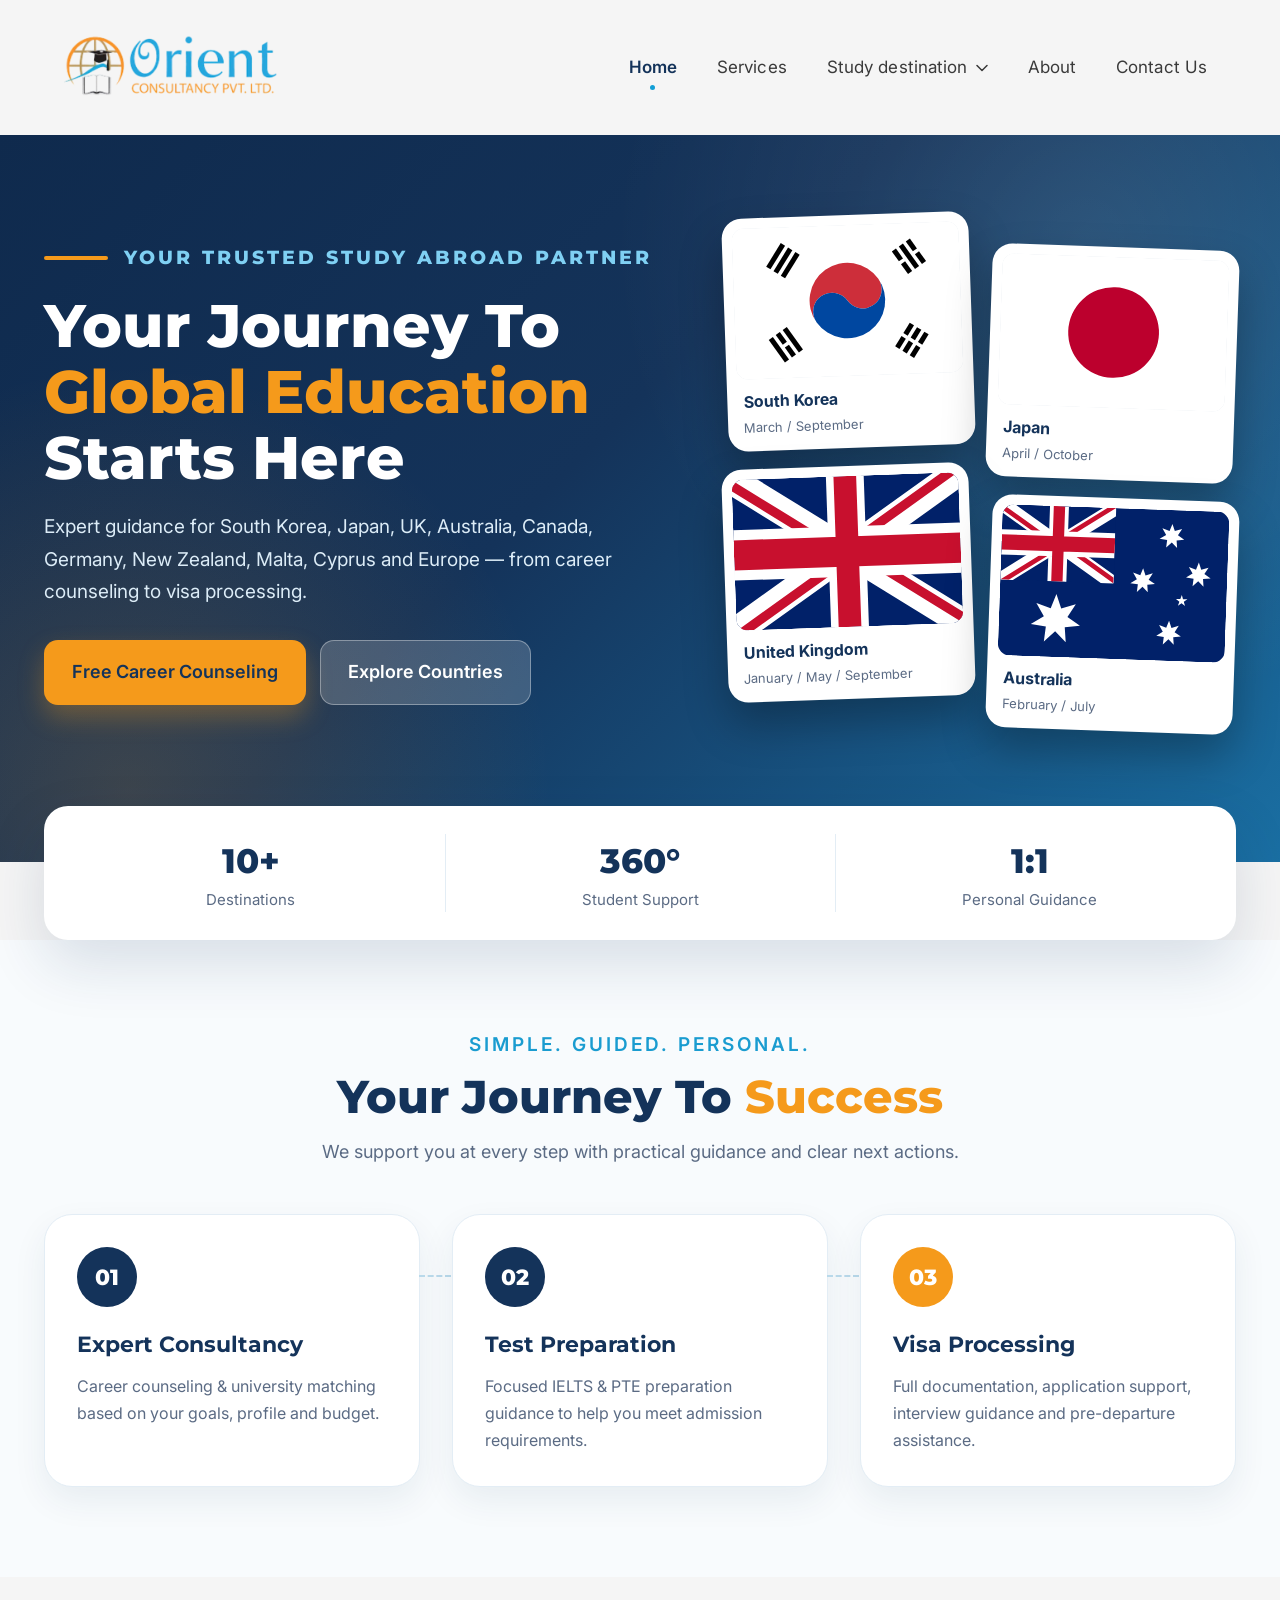
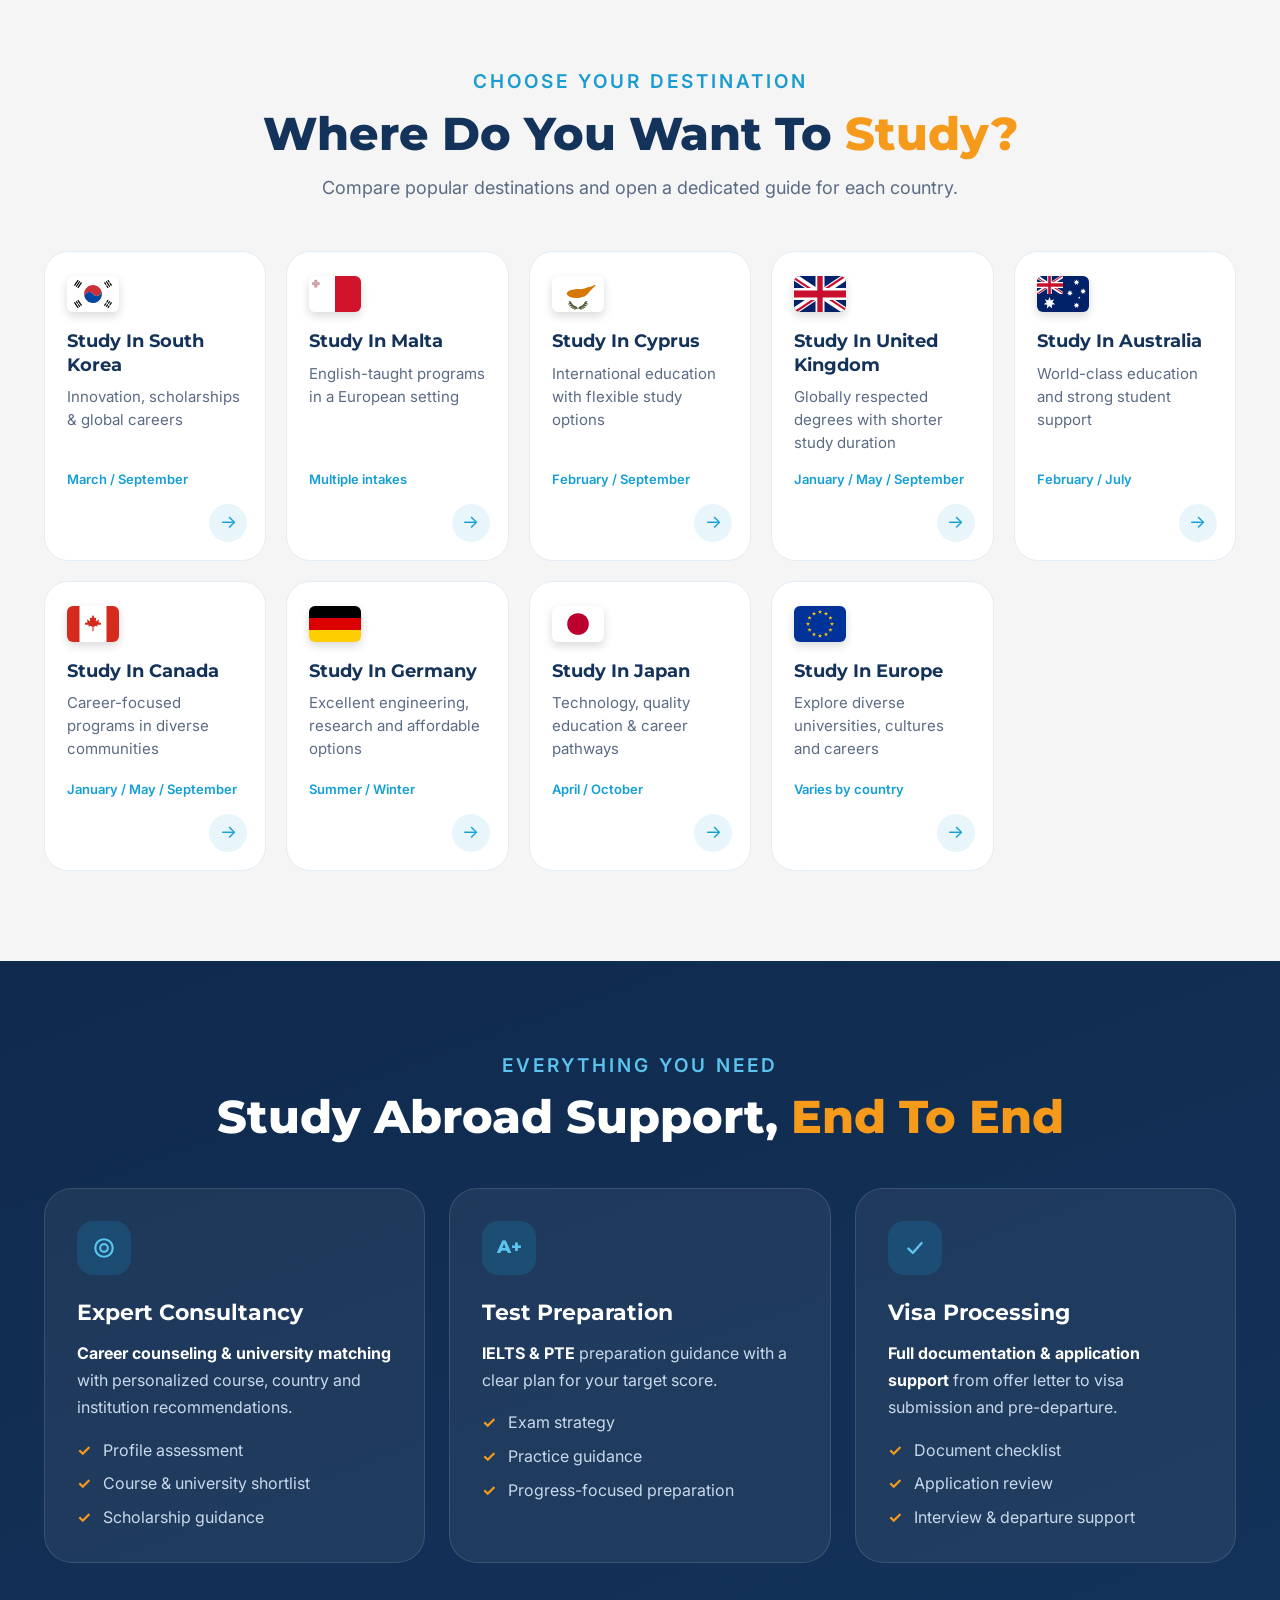
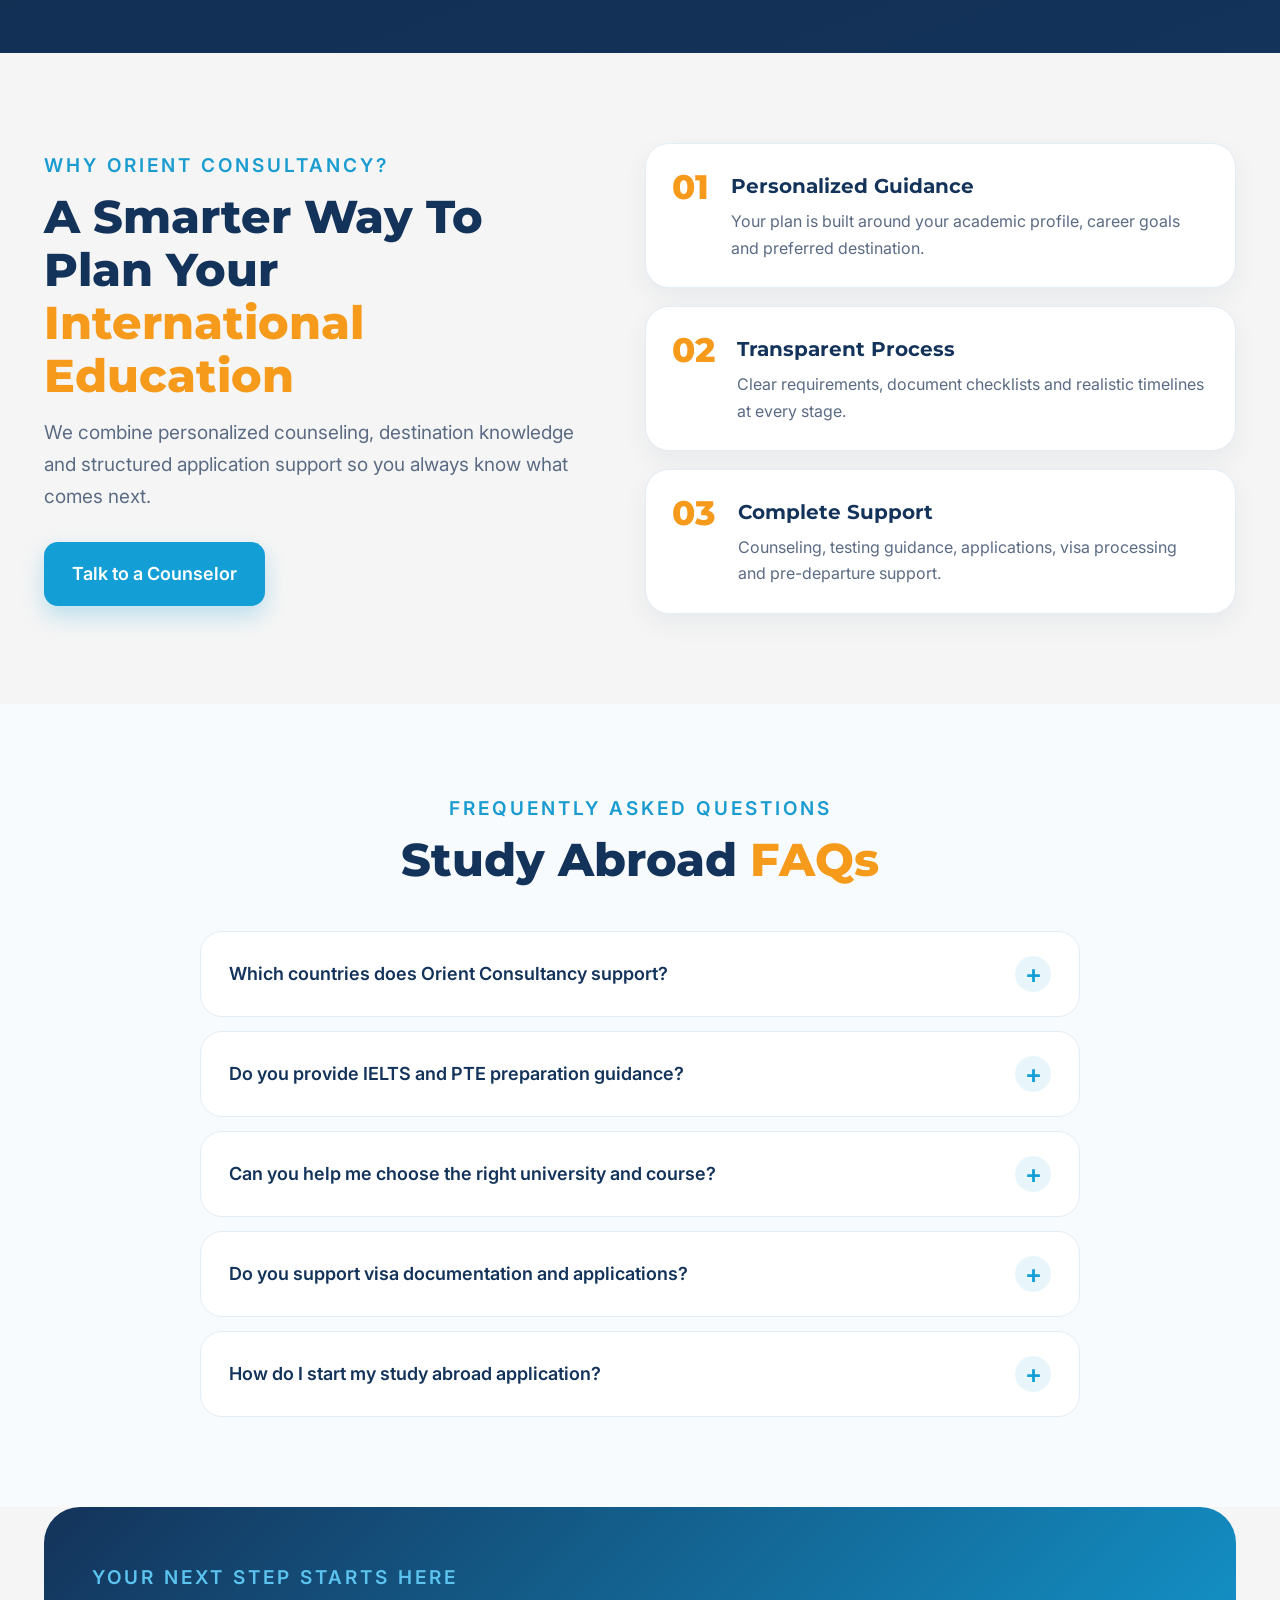
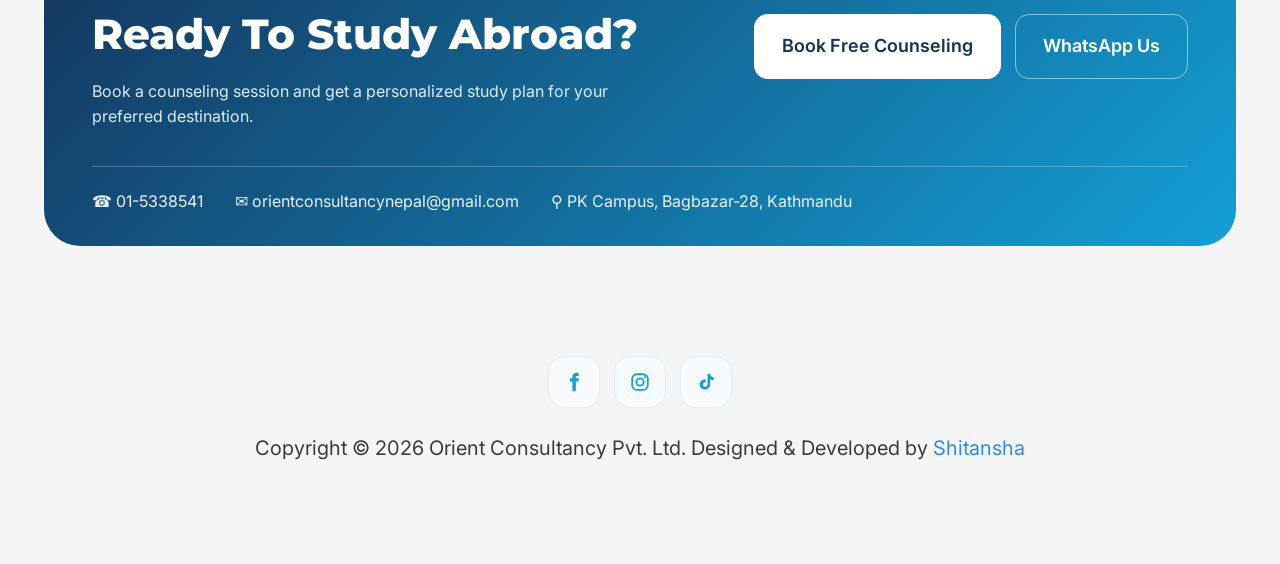
==== commit 828b565e: "Update fmt.Println message from 'Hello' to 'Goodbye' script chnage" ====
--- a/index.html
+++ b/index.html
@@ -135,11 +135,18 @@
             <span class="hm-intake">March / September</span>
             <span class="hm-go" aria-hidden="true">→</span>
           </a>
-          <a class="hm-dest" href="country.html?c=japan">
-            <img class="hm-flag" src="images/japan.svg" alt="Japan flag" width="52" height="36" loading="lazy">
-            <h3>Study In Japan</h3>
-            <p>Technology, quality education &amp; career pathways</p>
-            <span class="hm-intake">April / October</span>
+         <a class="hm-dest" href="country.html?c=malta">
+            <img class="hm-flag" src="images/malta.svg" alt="Malta flag" width="52" height="36" loading="lazy">
+            <h3>Study In Malta</h3>
+            <p>English-taught programs in a European setting</p>
+            <span class="hm-intake">Multiple intakes</span>
+            <span class="hm-go" aria-hidden="true">→</span>
+          </a>
+          <a class="hm-dest" href="country.html?c=cyprus">
+            <img class="hm-flag" src="images/cyprus.svg" alt="Cyprus flag" width="52" height="36" loading="lazy">
+            <h3>Study In Cyprus</h3>
+            <p>International education with flexible study options</p>
+            <span class="hm-intake">February / September</span>
             <span class="hm-go" aria-hidden="true">→</span>
           </a>
           <a class="hm-dest" href="country.html?c=uk">
@@ -170,18 +177,12 @@
             <span class="hm-intake">Summer / Winter</span>
             <span class="hm-go" aria-hidden="true">→</span>
           </a>
-          <a class="hm-dest" href="country.html?c=malta">
-            <img class="hm-flag" src="images/malta.svg" alt="Malta flag" width="52" height="36" loading="lazy">
-            <h3>Study In Malta</h3>
-            <p>English-taught programs in a European setting</p>
-            <span class="hm-intake">Multiple intakes</span>
-            <span class="hm-go" aria-hidden="true">→</span>
-          </a>
-          <a class="hm-dest" href="country.html?c=cyprus">
-            <img class="hm-flag" src="images/cyprus.svg" alt="Cyprus flag" width="52" height="36" loading="lazy">
-            <h3>Study In Cyprus</h3>
-            <p>International education with flexible study options</p>
-            <span class="hm-intake">February / September</span>
+          
+           <a class="hm-dest" href="country.html?c=japan">
+            <img class="hm-flag" src="images/japan.svg" alt="Japan flag" width="52" height="36" loading="lazy">
+            <h3>Study In Japan</h3>
+            <p>Technology, quality education &amp; career pathways</p>
+            <span class="hm-intake">April / October</span>
             <span class="hm-go" aria-hidden="true">→</span>
           </a>
           <a class="hm-dest" href="country.html?c=europe">
@@ -349,6 +350,6 @@
     <p>Copyright © 2026 Orient Consultancy Pvt. Ltd. Designed &amp; Developed by <a href="https://shitanshabaral.com.np/" target="_blank" rel="noopener">Shitansha</a></p>
   </footer>
 
-  <script src="script.js"></script>
+ <script src="script.js" defer></script>
 </body>
-</html>+</html>
--- a/style.css
+++ b/style.css
@@ -1,3628 +1 @@
-/* ==========================================================
-   Orient Consultancy - main stylesheet
-   ========================================================== */
-
-/* ---------- 1. Variables (change colors here) ---------- */
-:root {
-  --primary: #139fd6;          /* blue buttons, eyebrow text */
-  --navy: #14335a;             /* headings, dark section */
-  --accent: #f59a1b;           /* orange highlight words */
-  --text: #5b6b84;             /* body paragraphs */
-  --dark-text: #333333;
-  --page-bg: #f5f5f5;
-  --white: #ffffff;
-  --tint: #f8fbfd;             /* light blue-ish section background */
-  --border: #e3edf5;
-  --radius-sm: 14px;
-  --radius-md: 28px;
-  --radius-lg: 36px;
-  --font-head: "Montserrat", Arial, sans-serif;
-  --font-body: "Inter", Arial, sans-serif;
-}
-
-/* ---------- 2. Reset / base ---------- */
-*, *::before, *::after { box-sizing: border-box; }
-html { scroll-behavior: smooth; }
-body {
-  margin: 0;
-  font-family: var(--font-body);
-  color: var(--text);
-  background: var(--page-bg);
-  line-height: 1.6;
-}
-img { max-width: 100%; height: auto; display: block; }
-a { color: inherit; text-decoration: none; }
-ul, ol { margin: 0; padding: 0; list-style: none; }
-h1, h2, h3, p, dl, dd { margin: 0; }
-button { font: inherit; cursor: pointer; }
-
-/* ---------- 3. Header / navigation ---------- */
-
-/* Sticky header: stays on top while scrolling, gets a soft shadow once you scroll */
-.site-header {
-  position: sticky;
-  top: 0;
-  z-index: 100;
-  display: flex;
-  align-items: center;
-  justify-content: space-between;
-  padding: 10px 55px;
-  min-height: 90px;
-  background: rgba(245, 245, 245, .9);
-  -webkit-backdrop-filter: blur(14px);
-          backdrop-filter: blur(14px);
-  transition: min-height .3s ease, box-shadow .3s ease, background .3s ease;
-}
-.site-header.is-scrolled {
-  min-height: 72px;
-  background: rgba(255, 255, 255, .92);
-  box-shadow: 0 1px 0 rgba(20, 51, 90, .06), 0 12px 30px rgba(20, 51, 90, .07);
-}
-.logo img { width: 230px; height: auto; transition: width .3s ease; }
-.site-header.is-scrolled .logo img { width: 190px; }
-
-/* Menu links */
-.main-nav a,
-.dropdown-toggle {
-  position: relative;
-  z-index: 1;
-  font-size: 17px;
-  letter-spacing: .1px;
-  color: #3a3a3a;
-  background: none;
-  border: 0;
-  padding: 10px 18px;
-  display: inline-flex;
-  align-items: center;
-  gap: 8px;
-  transition: color .25s ease;
-}
-.dropdown-toggle svg { transition: transform .3s ease; }
-
-/* Phone / tablet dropdown: simple show/hide (desktop version is further below) */
-.main-nav .dropdown { display: none; }
-.has-dropdown.open .dropdown { display: flex; }
-.has-dropdown.open .dropdown-toggle svg { transform: rotate(180deg); }
-.main-nav a[aria-current="page"],
-.has-dropdown.current > .dropdown-toggle { color: var(--navy); font-weight: 600; }
-
-/* Dropdown links: small flag + text (layout copied from the original site) */
-.dropdown a { display: flex; align-items: center; gap: 10px; }
-.dropdown a span { flex: 1; }
-.dd-flag { width: 20px; height: 14px; object-fit: cover; border-radius: 2px; background: #e6ebf0; flex: none; }
-
-/* The hamburger button */
-.nav-toggle {
-  display: none;
-  background: none;
-  border: 0;
-  width: 44px; height: 44px;
-  flex-direction: column;
-  justify-content: center;
-  gap: 6px;
-  padding: 10px;
-}
-.nav-toggle span { display: block; height: 2px; background: #333; border-radius: 2px; }
-
-/* ---------- Desktop-only navigation effects ---------- */
-@media (min-width: 1024px) {
-  .main-nav > ul {
-    position: relative;           /* the sliding highlight is positioned inside this */
-    display: flex;
-    align-items: center;
-    gap: 4px;
-  }
-
-  /* Sliding highlight (created by script.js): glides from item to item on hover */
-  .nav-indicator {
-    position: absolute;
-    top: 50%; left: 0;
-    height: 42px;
-    margin-top: -21px;
-    border-radius: 999px;
-    background: rgba(20, 51, 90, .07);
-    box-shadow: inset 0 0 0 1px rgba(20, 51, 90, .05);
-    opacity: 0;
-    pointer-events: none;
-    transition: transform .4s cubic-bezier(.3, .8, .3, 1), width .4s cubic-bezier(.3, .8, .3, 1), opacity .25s ease;
-  }
-
-  .main-nav > ul > li > a:hover,
-  .dropdown-toggle:hover,
-  .has-dropdown:hover > .dropdown-toggle,
-  .has-dropdown:focus-within > .dropdown-toggle { color: var(--navy); }
-
-  /* Current page: dark text + small dot under the word */
-  .main-nav > ul > li > a[aria-current="page"]::after,
-  .has-dropdown.current > .dropdown-toggle::after {
-    content: "";
-    position: absolute;
-    left: 50%; bottom: 1px;
-    width: 5px; height: 5px;
-    margin-left: -2.5px;
-    border-radius: 50%;
-    background: var(--primary);
-  }
-
-  .has-dropdown:hover > .dropdown-toggle svg,
-  .has-dropdown:focus-within > .dropdown-toggle svg { transform: rotate(180deg); }
-
-  /* Dropdown card: single column like the original site; fades + slides in */
-  .main-nav .dropdown {
-    position: absolute;
-    top: calc(100% + 14px);
-    left: 0;
-    width: 300px;
-    display: flex;
-    flex-direction: column;
-    gap: 0;
-    padding: 6px 0;
-    background: var(--white);
-    border: 1px solid var(--border);
-    border-radius: 4px;
-    box-shadow: 0 24px 60px rgba(20, 51, 90, .16), 0 2px 6px rgba(20, 51, 90, .05);
-    opacity: 0;
-    visibility: hidden;
-    transform: translateY(10px);
-    transition: opacity .25s ease, transform .3s ease, visibility 0s linear .3s;
-  }
-  /* invisible bridge so the card does not close when the mouse crosses the gap */
-  .main-nav .dropdown::before {
-    content: "";
-    position: absolute;
-    top: -16px; left: 0; right: 0; height: 16px;
-  }
-  .has-dropdown:hover .dropdown,
-  .has-dropdown:focus-within .dropdown,
-  .has-dropdown.open .dropdown {
-    opacity: 1;
-    visibility: visible;
-    transform: none;
-    transition-delay: 0s;
-  }
-
-  /* items appear one after another */
-  .dropdown li { opacity: 0; transform: translateY(6px); transition: opacity .3s ease, transform .3s ease; }
-  .has-dropdown:hover .dropdown li,
-  .has-dropdown:focus-within .dropdown li,
-  .has-dropdown.open .dropdown li { opacity: 1; transform: none; }
-  .dropdown li:nth-child(1) { transition-delay: .03s; }
-  .dropdown li:nth-child(2) { transition-delay: .06s; }
-  .dropdown li:nth-child(3) { transition-delay: .09s; }
-  .dropdown li:nth-child(4) { transition-delay: .12s; }
-  .dropdown li:nth-child(5) { transition-delay: .15s; }
-  .dropdown li:nth-child(6) { transition-delay: .18s; }
-  .dropdown li:nth-child(7) { transition-delay: .21s; }
-
-  .dropdown a {
-    justify-content: space-between;
-    padding: 16px 20px;
-    font-size: 17px;
-    line-height: 1.6;
-    color: #3a3a3a;
-    overflow: hidden;
-    transition: background .2s ease, color .2s ease, padding-left .25s ease;
-  }
-  .dropdown a::before { /* thin accent bar that grows on hover */
-    content: "";
-    position: absolute;
-    left: 0; top: 20%;
-    width: 3px; height: 60%;
-    border-radius: 3px;
-    background: var(--primary);
-    transform: scaleY(0);
-    transition: transform .25s ease;
-  }
-  .dropdown a::after { /* small arrow that slides in on hover */
-    content: "→";
-    color: var(--primary);
-    opacity: 0;
-    transform: translateX(-8px);
-    transition: opacity .2s ease, transform .25s ease;
-  }
-  .dropdown a:hover { background: var(--tint); color: var(--navy); padding-left: 26px; }
-  .dropdown a:hover::before { transform: scaleY(1); }
-  .dropdown a:hover::after { opacity: 1; transform: none; }
-
-  /* "Other European Countries" always shows a chevron, as on the original site */
-  .dropdown a.dropdown-more::after { content: "›"; font-size: 22px; line-height: 1; color: #6f7f96; opacity: 1; transform: none; }
-  .dropdown a.dropdown-more:hover::after { color: var(--primary); transform: translateX(3px); }
-}
-
-/* ---------- 4. Page wrapper ---------- */
-.page {
-  max-width: 1521px;
-  margin: 40px auto 0;
-  background: var(--white);
-  padding: 58px 69px 70px;
-}
-.page-title {
-  font-family: var(--font-head);
-  font-size: 40px;
-  font-weight: 700;
-  color: var(--dark-text);
-  line-height: 1.2;
-  margin: 0 0 35px 0;
-  padding-left: 0;
-}
-.home { max-width: 1383px; margin: 0 auto; }
-
-/* ---------- 5. Shared pieces ---------- */
-.eyebrow {
-  font-size: 14px;
-  font-weight: 600;
-  letter-spacing: 2px;
-  text-transform: uppercase;
-  color: #1a9cd0;
-}
-.eyebrow.center { text-align: center; }
-.eyebrow.light { color: #5bc3ee; }
-
-.accent { color: var(--accent); }
-
-.section { padding: 70px 22px; }
-.section-tint { background: var(--tint); }
-
-.section-title {
-  font-family: var(--font-head);
-  font-weight: 800;
-  font-size: clamp(34px, 4.5vw, 58px);
-  line-height: 1.18;
-  letter-spacing: -1.5px;
-  color: var(--navy);
-  text-align: center;
-  margin-top: 14px;
-}
-.section-title.left { text-align: left; font-size: clamp(34px, 4vw, 54px); line-height: 1.1; }
-.section-title.light { color: var(--white); }
-.section-sub {
-  text-align: center;
-  font-size: 19px;
-  margin-top: 18px;
-  color: var(--text);
-}
-
-/* Buttons */
-.btn {
-  display: inline-flex;
-  align-items: center;
-  gap: 10px;
-  font-weight: 600;
-  font-size: 18px;
-  padding: 17px 27px;
-  border-radius: var(--radius-sm);
-  border: 1px solid transparent;
-  transition: transform .2s, box-shadow .2s, background .2s;
-}
-.btn:hover { transform: translateY(-2px); }
-.btn-primary { background: var(--primary); color: var(--white); box-shadow: 0 10px 22px rgba(19, 159, 214, .25); }
-.btn-primary:hover { background: #0f8cbd; }
-.btn-outline { background: var(--white); color: var(--navy); border-color: var(--border); }
-.btn-outline:hover { border-color: var(--primary); }
-.btn-white { background: var(--white); color: var(--navy); }
-.btn-ghost { background: transparent; color: var(--white); border-color: rgba(255,255,255,.5); }
-.btn-ghost:hover { background: rgba(255,255,255,.1); }
-
-/* ---------- 6. Hero ---------- */
-.hero {
-  position: relative;
-  display: grid;
-  grid-template-columns: 1fr 592px;
-  gap: 40px;
-  padding: 60px 22px 50px;
-  overflow: hidden;
-  background:
-    radial-gradient(circle at 100% 0%, #c5e5f4 0, #c5e5f4 14%, transparent 14.5%),
-    radial-gradient(circle at 0% 100%, #fcebd5 0, #fcebd5 12%, transparent 12.5%),
-    linear-gradient(180deg, #ffffff 0%, #f9fbfe 100%);
-}
-/* dotted pattern in the top-left */
-.hero::before {
-  content: "";
-  position: absolute; inset: 0;
-  background-image: radial-gradient(#d9e3ec 1px, transparent 1.5px);
-  background-size: 28px 28px;
-  opacity: .55;
-  pointer-events: none;
-  -webkit-mask-image: linear-gradient(135deg, #000 0, transparent 55%);
-          mask-image: linear-gradient(135deg, #000 0, transparent 55%);
-}
-.hero > * { position: relative; }
-
-.hero-text { padding-top: 10px; }
-.hero-title {
-  font-family: var(--font-head);
-  font-weight: 800;
-  font-size: clamp(44px, 6.4vw, 88px);
-  line-height: 1.08;
-  letter-spacing: -3px;
-  color: var(--navy);
-  margin-top: 28px;
-  max-width: 660px;
-}
-.hero-lead {
-  font-size: 24px;
-  line-height: 1.75;
-  color: var(--text);
-  margin-top: 28px;
-  max-width: 640px;
-}
-.hero-buttons { display: flex; flex-wrap: wrap; gap: 15px; margin-top: 38px; }
-
-.hero-stats {
-  display: flex;
-  flex-wrap: wrap;
-  gap: 36px;
-  margin-top: 44px;
-  padding-top: 40px;
-  border-top: 1px solid var(--border);
-  max-width: 658px;
-}
-.hero-stats dt { font-family: var(--font-body); font-weight: 600; font-size: 34px; color: var(--navy); line-height: 1.2; }
-.hero-stats dd { font-size: 15px; font-weight: 500; margin-top: 10px; color: var(--text); }
-
-/* Map card */
-.hero-visual { align-self: end; }
-.map-card {
-  background: var(--white);
-  border: 1px solid var(--border);
-  border-radius: 48px;
-  padding: 50px 22px 28px;
-  box-shadow: 0 30px 60px rgba(20, 51, 90, .08);
-}
-.map { position: relative; width: 100%; max-width: 520px; margin: 0 auto; }
-.map svg { width: 100%; height: auto; }
-.pill {
-  position: absolute;
-  background: var(--white);
-  color: var(--navy);
-  font-size: 14px;
-  font-weight: 600;
-  padding: 14px 15px;
-  border-radius: 999px;
-  box-shadow: 0 6px 18px rgba(20, 51, 90, .1);
-  white-space: nowrap;
-}
-.pill-uk { left: 2%; top: 4%; }
-.pill-japan { right: -4%; top: 38%; }
-.pill-canada { left: -6%; top: 55%; }
-.pill-aus { right: 0%; bottom: -12%; }
-.map-caption {
-  margin-top: 56px;
-  text-align: center;
-  font-weight: 500;
-  font-size: 16px;
-  color: var(--text);
-}
-.map-caption .dot {
-  display: inline-block;
-  width: 12px; height: 12px;
-  border-radius: 50%;
-  background: var(--primary);
-  box-shadow: 0 0 0 5px #d6ecf7;
-  margin-right: 8px;
-}
-
-/* ---------- 7. Journey steps ---------- */
-.journey { padding-bottom: 110px; }
-.journey-steps {
-  display: grid;
-  grid-template-columns: repeat(3, 1fr);
-  gap: 30px;
-  margin-top: 70px;
-}
-.journey-card {
-  position: relative;
-  background: var(--white);
-  border: 1px solid var(--border);
-  border-radius: var(--radius-md);
-  padding: 90px 33px 36px;
-  box-shadow: 0 20px 40px rgba(20, 51, 90, .06);
-}
-.journey-card:not(:last-child)::after { /* connector line between cards */
-  content: "";
-  position: absolute;
-  top: 47px; right: -31px;
-  width: 30px; height: 2px;
-  background: #cfe0e8;
-}
-.step-badge {
-  position: absolute;
-  top: 3px; left: 36px;
-  width: 74px; height: 74px;
-  border-radius: 50%;
-  display: grid; place-items: center;
-  font-family: var(--font-head);
-  font-weight: 700;
-  font-size: 28px;
-  color: var(--white);
-  box-shadow: 0 0 0 4px #fff, 0 0 0 5px #e8f0f6;
-}
-.step-badge.navy { background: var(--navy); }
-.step-badge.orange { background: var(--accent); }
-.journey-card { padding-top: 78px; }
-.journey-card h3 { font-family: var(--font-head); font-weight: 700; font-size: 25px; color: var(--navy); margin-top: -25px; }
-.journey-card p { margin-top: 18px; font-size: 18px; line-height: 1.8; }
-
-/* ---------- 8. Destination cards ---------- */
-.destinations { padding-top: 70px; padding-bottom: 100px; }
-.country-grid {
-  display: grid;
-  grid-template-columns: repeat(5, 1fr);
-  gap: 20px;
-  margin-top: 70px;
-}
-.country-card {
-  position: relative;
-  display: flex;
-  flex-direction: column;
-  overflow: hidden;
-  background: linear-gradient(180deg, #fff 0%, var(--tint) 100%);
-  border: 1px solid var(--border);
-  border-radius: var(--radius-lg);
-  padding: 46px 28px 30px;
-  min-height: 424px;
-  transition: transform .25s, box-shadow .25s, border-color .25s;
-}
-.country-card::before { /* soft circle in the top-right corner */
-  content: "";
-  position: absolute;
-  top: -26px; right: -26px;
-  width: 112px; height: 112px;
-  border-radius: 50%;
-  background: #eef7fc;
-}
-.country-card:hover { transform: translateY(-6px); box-shadow: 0 24px 44px rgba(20, 51, 90, .12); border-color: #c9e3f1; }
-.flag { width: 44px; height: 32px; object-fit: cover; border-radius: 5px; background: #eef2f6; position: relative; }
-.card-arrow {
-  position: absolute;
-  top: 34px; right: 22px;
-  width: 40px; height: 40px;
-  border-radius: 50%;
-  background: #e3f2fa;
-  color: var(--primary);
-  display: grid; place-items: center;
-  font-size: 16px;
-}
-.country-card h3 {
-  font-family: var(--font-head);
-  font-weight: 700;
-  font-size: 23px;
-  line-height: 1.3;
-  color: var(--navy);
-  margin-top: 54px;
-}
-.country-card p { font-size: 16px; line-height: 1.7; margin-top: 12px; }
-.intake { margin-top: auto; padding-top: 18px; font-size: 14px; font-weight: 600; color: #6f7f96; }
-.card-link {
-  display: flex;
-  align-items: center;
-  justify-content: space-between;
-  gap: 8px;
-  margin-top: 18px;
-  padding-top: 22px;
-  border-top: 1px solid var(--border);
-  color: var(--primary);
-  font-weight: 600;
-  font-size: 17px;
-}
-
-/* ---------- 9. Dark services section ---------- */
-.services-dark { background: var(--navy); padding: 100px 22px 90px; }
-.service-grid {
-  display: grid;
-  grid-template-columns: repeat(3, 1fr);
-  gap: 25px;
-  margin-top: 68px;
-}
-.service-card {
-  background: var(--white);
-  border-radius: var(--radius-lg);
-  padding: 38px 38px 40px;
-}
-.service-icon {
-  display: grid; place-items: center;
-  width: 72px; height: 72px;
-  border-radius: 20px;
-  font-weight: 700;
-  font-size: 22px;
-}
-.service-icon.blue { background: #eaf6fc; }
-.service-icon.orange { background: #fdf0de; color: var(--accent); }
-.service-card h3 { font-family: var(--font-head); font-weight: 700; font-size: 29px; color: var(--navy); margin-top: 34px; }
-.service-card p { font-size: 18px; line-height: 1.75; margin-top: 18px; }
-.service-card p strong { color: #4c5d78; font-weight: 600; }
-.service-card ul { margin-top: 20px; }
-.service-card li { position: relative; padding-left: 22px; font-size: 18px; line-height: 1.5; margin-bottom: 10px; }
-.service-card li::before {
-  content: ""; position: absolute; left: 3px; top: 11px;
-  width: 5px; height: 5px; border-radius: 50%; background: #8896ab;
-}
-
-/* ---------- 10. Why Orient ---------- */
-.why {
-  display: grid;
-  grid-template-columns: 1fr 1fr;
-  gap: 90px;
-  align-items: center;
-  padding: 135px 22px 140px;
-}
-.why-lead { font-size: 22px; line-height: 1.7; margin: 32px 0 6px; max-width: 560px; }
-.why-list { display: grid; gap: 18px; }
-.why-card {
-  display: flex;
-  gap: 32px;
-  align-items: flex-start;
-  border: 1px solid var(--border);
-  border-radius: var(--radius-md);
-  padding: 28px 28px 26px;
-  background: var(--white);
-}
-.why-num {
-  flex: none;
-  width: 58px; height: 58px;
-  border-radius: 16px;
-  background: #eef7fc;
-  color: var(--primary);
-  font-weight: 600;
-  font-size: 20px;
-  display: grid; place-items: center;
-}
-.why-card h3 { font-family: var(--font-head); font-weight: 700; font-size: 23px; color: var(--navy); }
-.why-card p { font-size: 18px; line-height: 1.7; margin-top: 8px; }
-
-/* ---------- 11. FAQ accordion ---------- */
-.faq { padding: 75px 22px 85px; }
-.faq-list { max-width: 1124px; margin: 66px auto 0; display: grid; gap: 16px; }
-.faq-item {
-  background: var(--white);
-  border: 1px solid var(--border);
-  border-radius: 24px;
-}
-.faq-item h3 { font-size: inherit; }
-.faq-question {
-  width: 100%;
-  display: flex;
-  justify-content: space-between;
-  align-items: center;
-  gap: 20px;
-  text-align: left;
-  background: none;
-  border: 0;
-  padding: 30px 28px 32px;
-  font-size: 19px;
-  font-weight: 500;
-  color: var(--navy);
-}
-.faq-icon { position: relative; flex: none; width: 16px; height: 16px; color: var(--primary); }
-.faq-icon::before, .faq-icon::after { /* the "+" sign */
-  content: ""; position: absolute; background: currentColor; border-radius: 2px;
-  transition: transform .25s;
-}
-.faq-icon::before { left: 0; top: 7px; width: 16px; height: 2.5px; }
-.faq-icon::after { left: 6.7px; top: 0; width: 2.5px; height: 16px; }
-.faq-question[aria-expanded="true"] .faq-icon::before { transform: rotate(45deg); }
-.faq-question[aria-expanded="true"] .faq-icon::after { transform: rotate(45deg); }
-.faq-answer { padding: 0 28px 28px; }
-.faq-answer p { font-size: 19px; line-height: 1.75; }
-.faq-item:has(.faq-question[aria-expanded="true"]) .faq-question { padding-bottom: 20px; }
-
-/* ---------- 12. CTA ---------- */
-.cta {
-  background: linear-gradient(135deg, #139fd6 0%, #0b7db5 40%, #0a5f94 70%, #14335a 100%);
-  color: var(--white);
-  padding: 100px 22px 56px;
-  margin-top: 0;
-}
-.cta-top { display: flex; justify-content: space-between; align-items: center; gap: 40px; }
-.cta-title {
-  font-family: var(--font-head);
-  font-weight: 800;
-  font-size: clamp(40px, 5.2vw, 70px);
-  line-height: 1.1;
-  letter-spacing: -2px;
-  max-width: 640px;
-  margin-top: 18px;
-}
-.cta-text p:last-child { font-size: 22px; line-height: 1.8; margin-top: 12px; max-width: 800px; }
-.cta-buttons { display: flex; gap: 15px; flex: none; }
-.cta-contact {
-  display: flex; flex-wrap: wrap; gap: 28px;
-  margin-top: 70px; padding-top: 38px;
-  border-top: 1px solid rgba(255,255,255,.25);
-  font-size: 16px;
-  padding-bottom: 60px;
-}
-.cta-contact a:hover { text-decoration: underline; }
-
-/* ---------- 13. Footer ---------- */
-.site-footer { text-align: center; padding: 90px 20px 100px; font-size: 20px; color: #3a3a3a; }
-.site-footer a { color: #2b8be6; }
-
-/* ==========================================================
-   RESPONSIVE
-   ========================================================== */
-
-/* Laptops */
-@media (max-width: 1279px) {
-  .page { padding: 40px 28px 50px; }
-  .country-grid { grid-template-columns: repeat(3, 1fr); }
-  .hero { grid-template-columns: 1fr 460px; }
-  .hero-lead { font-size: 21px; }
-  .why { gap: 50px; }
-  .cta-top { flex-direction: column; align-items: flex-start; }
-}
-
-/* Tablets */
-@media (max-width: 1023px) {
-  .site-header { padding: 10px 24px; }
-  .nav-toggle { display: flex; }
-  .main-nav {
-    display: none;
-    position: absolute;
-    top: 100%; left: 0; right: 0;
-    background: var(--white);
-    box-shadow: 0 14px 30px rgba(20, 51, 90, .12);
-    padding: 10px 24px 20px;
-  }
-  .main-nav.open { display: block; }
-  .main-nav ul { flex-direction: column; align-items: stretch; gap: 0; }
-  .main-nav li > a, .dropdown-toggle { width: 100%; justify-content: space-between; padding: 14px 0; border-bottom: 1px solid var(--border); }
-  .dropdown { position: static; box-shadow: none; padding: 0 0 0 16px; min-width: 0; }
-  .has-dropdown:hover .dropdown { display: none; }          /* tap only on touch screens */
-  .has-dropdown.open .dropdown { display: flex; }
-
-  .page-title { font-size: 32px; }
-  .hero { grid-template-columns: 1fr; padding: 40px 18px; }
-  .hero-visual { max-width: 560px; margin: 30px auto 0; width: 100%; }
-  .hero-title { letter-spacing: -2px; }
-  .journey-steps { grid-template-columns: 1fr; gap: 50px; }
-  .journey-card:not(:last-child)::after { display: none; }
-  .service-grid { grid-template-columns: 1fr; }
-  .why { grid-template-columns: 1fr; padding: 80px 18px; }
-  .country-grid { grid-template-columns: repeat(2, 1fr); }
-}
-
-/* Mobiles */
-@media (max-width: 767px) {
-  .logo img { width: 170px; }
-  .page { padding: 28px 12px 40px; margin-top: 10px; }
-  .page-title { font-size: 26px; margin-bottom: 22px; }
-  .section, .services-dark, .faq { padding-left: 14px; padding-right: 14px; }
-  .hero-title { font-size: 42px; letter-spacing: -1.5px; }
-  .hero-lead { font-size: 18px; }
-  .btn { font-size: 16px; padding: 15px 20px; }
-  .hero-stats { gap: 24px; }
-  .hero-stats dt { font-size: 26px; }
-  .map-card { padding: 36px 12px 22px; border-radius: 32px; }
-  .pill { font-size: 11px; padding: 9px 10px; }
-  .pill-canada { left: -2%; }
-  .pill-japan { right: -2%; }
-  .section-sub { font-size: 16px; }
-  .country-grid { grid-template-columns: 1fr; }
-  .country-card { min-height: 0; }
-  .intake { margin-top: 20px; }
-  .why-lead { font-size: 18px; }
-  .why-card { gap: 16px; padding: 20px; }
-  .faq-question { font-size: 16px; padding: 22px 18px; }
-  .faq-answer { padding: 0 18px 22px; }
-  .faq-answer p { font-size: 16px; }
-  .cta { padding: 60px 18px 30px; }
-  .cta-buttons { flex-direction: column; width: 100%; }
-  .cta-buttons .btn { justify-content: center; }
-  .cta-text p:last-child { font-size: 17px; }
-  .cta-contact { flex-direction: column; gap: 14px; margin-top: 40px; }
-  .site-footer { font-size: 16px; padding: 50px 16px 60px; }
-}
-
-
-/* ==========================================================
-   COUNTRY PAGES (south-korea.html and the others later)
-   ========================================================== */
-.wrap { max-width: 1280px; margin: 0 auto; padding: 0 24px; }
-
-/* Hero */
-.country-hero {
-  position: relative;
-  overflow: hidden;
-  padding: 50px 0 100px;
-  background:
-    radial-gradient(circle at 95% 5%, #cfe8f5 0, #cfe8f5 12%, transparent 12.4%),
-    radial-gradient(circle at 0% 100%, #fcebd5 0, #fcebd5 10%, transparent 10.4%),
-    linear-gradient(180deg, #ffffff 0%, #f3f9fd 100%);
-}
-.country-hero-grid { display: grid; grid-template-columns: 1.1fr .9fr; gap: 60px; align-items: center; }
-.breadcrumb { display: flex; flex-wrap: wrap; gap: 10px; font-size: 14px; font-weight: 500; color: var(--text); }
-.breadcrumb a { transition: color .2s; }
-.breadcrumb a:hover { color: var(--primary); }
-.breadcrumb [aria-current="page"] { color: var(--navy); font-weight: 600; }
-.country-title {
-  font-family: var(--font-head);
-  font-weight: 800;
-  font-size: clamp(34px, 4.8vw, 62px);
-  line-height: 1.12;
-  letter-spacing: -1.5px;
-  color: var(--navy);
-  margin-top: 26px;
-}
-.country-lead { font-size: 21px; line-height: 1.8; margin-top: 24px; max-width: 620px; }
-.country-hero .hero-buttons { margin-top: 34px; }
-
-/* Flag showcase */
-.flag-stage { position: relative; padding: 30px; }
-.flag-ring {
-  position: absolute; inset: 0;
-  border: 2px dashed #b9dcee;
-  border-radius: 50%;
-  animation: spin 40s linear infinite;
-}
-.flag-card {
-  position: relative;
-  background: var(--white);
-  border: 1px solid var(--border);
-  border-radius: 34px;
-  padding: 14px;
-  box-shadow: 0 40px 80px rgba(20, 51, 90, .14);
-  transform: rotate(-2deg);
-  transition: transform .5s ease;
-}
-.flag-stage:hover .flag-card { transform: rotate(0deg) scale(1.02); }
-.flag-card img { width: 100%; aspect-ratio: 3 / 2; object-fit: cover; border-radius: 22px; background: #f1f4f7; }
-.float-chip {
-  position: absolute;
-  background: var(--white);
-  color: var(--navy);
-  font-weight: 700;
-  font-size: 15px;
-  padding: 12px 20px;
-  border-radius: 999px;
-  box-shadow: 0 12px 30px rgba(20, 51, 90, .15);
-  animation: float 6s ease-in-out infinite;
-}
-.float-chip::before { content: ""; display: inline-block; width: 9px; height: 9px; border-radius: 50%; margin-right: 9px; background: var(--primary); }
-.chip-one { top: 4%; right: 0; }
-.chip-two { bottom: 6%; left: 0; animation-delay: -3s; }
-.chip-two::before { background: var(--accent); }
-@keyframes float { 0%, 100% { transform: translateY(0); } 50% { transform: translateY(-10px); } }
-@keyframes spin { to { transform: rotate(360deg); } }
-
-/* Generic section */
-.country-section { padding: 100px 0; }
-.country-section.tint { background: var(--tint); }
-
-/* Visa cards */
-.visa-grid { display: grid; grid-template-columns: repeat(2, 1fr); gap: 30px; margin-top: 64px; }
-.visa-card {
-  position: relative;
-  overflow: hidden;
-  background: linear-gradient(180deg, #fff 0%, var(--tint) 100%);
-  border: 1px solid var(--border);
-  border-radius: 36px;
-  padding: 44px 44px 48px;
-  transition: transform .3s ease, box-shadow .3s ease, border-color .3s ease;
-}
-.visa-card::after { /* soft circle in the corner */
-  content: "";
-  position: absolute; top: -70px; right: -70px;
-  width: 220px; height: 220px; border-radius: 50%;
-  background: #eef7fc;
-  transition: transform .5s ease;
-}
-.visa-card:hover { transform: translateY(-8px); box-shadow: 0 30px 60px rgba(20, 51, 90, .12); border-color: #c9e3f1; }
-.visa-card:hover::after { transform: scale(1.25); }
-.visa-card > * { position: relative; z-index: 1; }
-.visa-tag { display: inline-block; font-size: 13px; font-weight: 600; letter-spacing: 2px; text-transform: uppercase; color: var(--text); }
-.visa-code { font-family: var(--font-head); font-weight: 800; font-size: clamp(64px, 8vw, 104px); line-height: 1; letter-spacing: -3px; margin: 18px 0 20px; }
-.visa-code.blue { color: var(--primary); }
-.visa-code.orange { color: var(--accent); }
-.visa-card h3 { font-family: var(--font-head); font-weight: 700; font-size: 27px; color: var(--navy); }
-.visa-card p:last-child { font-size: 19px; line-height: 1.7; margin-top: 10px; }
-
-/* Reasons */
-.reason-grid { display: grid; grid-template-columns: repeat(4, 1fr); gap: 22px; margin-top: 64px; }
-.reason-tile {
-  background: var(--white);
-  border: 1px solid var(--border);
-  border-radius: 28px;
-  padding: 34px 30px 38px;
-  transition: transform .3s ease, box-shadow .3s ease;
-}
-.reason-tile:hover { transform: translateY(-6px); box-shadow: 0 22px 44px rgba(20, 51, 90, .1); }
-.reason-icon {
-  display: grid; place-items: center;
-  width: 52px; height: 52px; border-radius: 16px;
-  background: #e8f6fc; color: var(--primary);
-  transition: background .3s, color .3s;
-}
-.reason-tile:hover .reason-icon { background: var(--primary); color: var(--white); }
-.reason-tile p { font-family: var(--font-head); font-weight: 700; font-size: 20px; line-height: 1.4; color: var(--navy); margin-top: 24px; }
-
-/* Team band (dark) */
-.team-band { background: var(--navy); padding: 100px 0 90px; }
-.handle-steps { display: grid; grid-template-columns: repeat(4, 1fr); gap: 20px; margin-top: 60px; counter-reset: none; }
-.handle-steps li {
-  background: rgba(255, 255, 255, .06);
-  border: 1px solid rgba(255, 255, 255, .14);
-  border-radius: 26px;
-  padding: 30px 28px;
-  transition: background .3s, transform .3s;
-}
-.handle-steps li:hover { background: rgba(255, 255, 255, .11); transform: translateY(-5px); }
-.handle-steps span { font-family: var(--font-head); font-weight: 800; font-size: 36px; color: var(--accent); }
-.handle-steps p { color: var(--white); font-weight: 600; font-size: 20px; margin-top: 12px; }
-.team-note { max-width: 860px; margin: 54px auto 0; text-align: center; color: #c8d6e8; font-size: 19px; line-height: 1.8; }
-
-/* CTA on country pages */
-.country-cta { padding: 90px 0 30px; }
-.country-cta-box { border-radius: 40px; padding: 70px 56px; }
-
-/* Scroll reveal (added by script.js) */
-.reveal { opacity: 0; transform: translateY(26px); transition: opacity .7s ease, transform .7s ease; }
-.reveal.visible { opacity: 1; transform: none; }
-
-@media (prefers-reduced-motion: reduce) {
-  .flag-ring, .float-chip { animation: none; }
-  .reveal { opacity: 1; transform: none; transition: none; }
-}
-
-@media (max-width: 1023px) {
-  .country-hero-grid { grid-template-columns: 1fr; gap: 30px; }
-  .flag-stage { max-width: 520px; margin: 0 auto; width: 100%; }
-  .reason-grid, .handle-steps { grid-template-columns: repeat(2, 1fr); }
-}
-@media (max-width: 767px) {
-  .country-hero { padding: 30px 0 60px; }
-  .country-lead { font-size: 18px; }
-  .country-section { padding: 64px 0; }
-  .visa-grid, .reason-grid, .handle-steps { grid-template-columns: 1fr; }
-  .visa-card { padding: 32px 26px 36px; }
-  .team-band { padding: 64px 0; }
-  .team-note { font-size: 17px; }
-  .country-cta-box { padding: 44px 22px; border-radius: 28px; }
-  .flag-stage { padding: 16px; }
-  .float-chip { font-size: 13px; padding: 9px 14px; }
-}
-
-
-/* ==========================================================
-   COUNTRY PAGES (South Korea first; reuse for other countries)
-   ========================================================== */
-.container { width: 100%; max-width: 1240px; margin: 0 auto; padding: 0 24px; }
-
-/* scroll-reveal (only hidden when JavaScript is running) */
-.js .reveal { transition: opacity .7s ease, transform .5s ease, box-shadow .3s, border-color .3s; }
-.js .reveal:not(.in-view) { opacity: 0; transform: translateY(26px); }
-@media (prefers-reduced-motion: reduce) {
-  .js .reveal:not(.in-view) { opacity: 1; transform: none; }
-  .js .reveal { transition: none; }
-}
-
-/* Hero */
-.country-hero {
-  position: relative;
-  min-height: 540px;
-  display: flex;
-  align-items: flex-end;
-  padding: 70px 0 130px;
-  color: var(--white);
-  overflow: hidden;
-  background:
-    linear-gradient(105deg, rgba(14, 34, 64, .94) 0%, rgba(14, 34, 64, .75) 55%, rgba(14, 34, 64, .4) 100%),
-    url("../images/countries/south-korea/hero.jpg") center / cover no-repeat;
-  background-color: var(--navy);
-}
-.country-hero::after { /* soft blue glow in the corner */
-  content: "";
-  position: absolute;
-  right: -120px; top: -120px;
-  width: 460px; height: 460px;
-  border-radius: 50%;
-  background: radial-gradient(circle, rgba(19, 159, 214, .35), transparent 70%);
-  pointer-events: none;
-}
-.country-hero .container { position: relative; z-index: 1; }
-.breadcrumb { display: flex; flex-wrap: wrap; gap: 10px; font-size: 14px; margin-bottom: 26px; color: rgba(255, 255, 255, .75); }
-.breadcrumb a:hover { color: var(--white); text-decoration: underline; }
-.country-title {
-  font-family: var(--font-head);
-  font-weight: 800;
-  font-size: clamp(34px, 5.2vw, 66px);
-  line-height: 1.1;
-  letter-spacing: -1.5px;
-  max-width: 820px;
-  margin-top: 16px;
-}
-.country-lead { font-size: 21px; margin-top: 20px; color: rgba(255, 255, 255, .88); }
-.country-hero .hero-buttons { margin-top: 32px; }
-
-/* Quick facts card */
-.quick-facts {
-  position: relative;
-  z-index: 2;
-  margin-top: -64px;
-  display: grid;
-  grid-template-columns: repeat(3, 1fr);
-  background: var(--white);
-  border-radius: 24px;
-  box-shadow: 0 24px 60px rgba(20, 51, 90, .14);
-}
-.quick-facts div { padding: 28px 34px; }
-.quick-facts div + div { border-left: 1px solid var(--border); }
-.quick-facts dt { font-size: 13px; font-weight: 600; letter-spacing: 1.5px; text-transform: uppercase; color: var(--primary); }
-.quick-facts dd { font-family: var(--font-head); font-weight: 700; font-size: 22px; color: var(--navy); margin-top: 6px; }
-
-/* Intro */
-.country-intro { display: grid; grid-template-columns: 1.05fr .95fr; gap: 70px; align-items: center; padding-top: 100px; padding-bottom: 100px; }
-.intro-lead { font-size: 21px; line-height: 1.7; margin-top: 24px; color: var(--navy); }
-.intro-sub { margin-top: 26px; font-weight: 600; color: var(--navy); }
-.route-chips { display: grid; gap: 14px; margin-top: 16px; }
-.route-chips a {
-  display: block;
-  padding: 18px 22px;
-  background: var(--tint);
-  border: 1px solid var(--border);
-  border-radius: 18px;
-  transition: transform .25s, border-color .25s, box-shadow .25s;
-}
-.route-chips a:hover { transform: translateX(6px); border-color: var(--primary); box-shadow: 0 14px 30px rgba(20, 51, 90, .08); }
-.route-chips strong { display: block; color: var(--navy); font-size: 18px; }
-.route-chips span { display: block; font-size: 16px; margin-top: 4px; }
-
-.intro-visual { position: relative; padding-bottom: 60px; padding-left: 40px; }
-.flag-card {
-  background: var(--white);
-  border: 1px solid var(--border);
-  border-radius: 32px;
-  padding: 36px;
-  box-shadow: 0 30px 60px rgba(20, 51, 90, .1);
-}
-.flag-card img { width: 100%; height: auto; max-height: 300px; object-fit: contain; }
-.photo-card {
-  position: absolute;
-  left: 0; bottom: 0;
-  width: 56%;
-  margin: 0;
-  border-radius: 24px;
-  overflow: hidden;
-  border: 6px solid var(--white);
-  box-shadow: 0 24px 50px rgba(20, 51, 90, .2);
-  background: #dfe5ea;
-}
-.photo-card img { width: 100%; aspect-ratio: 4 / 3; object-fit: cover; }
-
-/* Visa routes (tabs) */
-.visa-routes { background: var(--tint); padding: 90px 0 80px; }
-.tab-list {
-  display: flex; justify-content: center; gap: 6px;
-  width: fit-content; margin: 44px auto 34px;
-  padding: 6px;
-  background: var(--white);
-  border: 1px solid var(--border);
-  border-radius: 999px;
-}
-.tab-btn {
-  border: 0; background: none;
-  padding: 14px 28px;
-  border-radius: 999px;
-  font-weight: 600; font-size: 16px;
-  color: var(--text);
-  transition: background .25s, color .25s;
-}
-.tab-btn:hover { color: var(--navy); }
-.tab-btn[aria-selected="true"] { background: var(--navy); color: var(--white); box-shadow: 0 8px 18px rgba(20, 51, 90, .25); }
-
-.visa-panel {
-  max-width: 1040px; margin: 0 auto;
-  background: var(--white);
-  border: 1px solid var(--border);
-  border-radius: 32px;
-  padding: 40px;
-  box-shadow: 0 24px 50px rgba(20, 51, 90, .07);
-  animation: panelIn .45s ease;
-}
-.visa-panel[hidden] { display: none; }
-@keyframes panelIn { from { opacity: 0; transform: translateY(14px); } to { opacity: 1; transform: none; } }
-.panel-head { display: flex; align-items: center; gap: 24px; padding-bottom: 28px; border-bottom: 1px solid var(--border); }
-.visa-code {
-  flex: none; display: grid; place-items: center;
-  width: 92px; height: 92px; border-radius: 26px;
-  background: linear-gradient(135deg, var(--primary), var(--navy));
-  color: var(--white);
-  font-family: var(--font-head); font-weight: 800; font-size: 30px;
-}
-.panel-head h3 { font-family: var(--font-head); font-weight: 700; font-size: 28px; color: var(--navy); }
-.panel-head p { font-size: 18px; margin-top: 6px; }
-.panel-grid { display: grid; grid-template-columns: repeat(3, 1fr); gap: 20px; margin-top: 28px; }
-.info-box { background: var(--tint); border-radius: 20px; padding: 24px; }
-.info-box h4 { font-size: 13px; letter-spacing: 1.5px; text-transform: uppercase; color: var(--primary); margin: 0 0 10px; }
-.info-box p { font-size: 17px; line-height: 1.7; color: var(--navy); }
-.panel-note { max-width: 1040px; margin: 22px auto 0; text-align: center; font-size: 15px; color: #6f7f96; }
-
-/* Why South Korea */
-.why-korea { padding-top: 100px; padding-bottom: 90px; }
-.benefit-grid { display: grid; grid-template-columns: repeat(4, 1fr); gap: 20px; margin-top: 56px; }
-.benefit {
-  position: relative; overflow: hidden;
-  background: var(--white);
-  border: 1px solid var(--border);
-  border-radius: 28px;
-  padding: 36px 28px 32px;
-  transition: transform .3s, box-shadow .3s, border-color .3s;
-}
-.benefit:hover { transform: translateY(-6px); box-shadow: 0 24px 44px rgba(20, 51, 90, .1); border-color: #c9e3f1; }
-.benefit-num { display: block; font-family: var(--font-head); font-weight: 800; font-size: 56px; line-height: 1; color: #e3f2fa; transition: color .3s; }
-.benefit:hover .benefit-num { color: var(--accent); }
-.benefit h3 { font-family: var(--font-head); font-weight: 700; font-size: 21px; color: var(--navy); margin-top: 22px; }
-.benefit p { margin-top: 10px; font-size: 16px; line-height: 1.7; }
-
-/* Gallery */
-.gallery { padding-bottom: 100px; }
-.gallery-grid {
-  display: grid;
-  grid-template-columns: 1.4fr 1fr 1fr;
-  grid-template-rows: 250px 250px;
-  gap: 18px;
-  margin-top: 50px;
-}
-.gallery-grid figure { position: relative; margin: 0; overflow: hidden; border-radius: 26px; background: #dfe5ea; }
-.gallery-grid .g-big { grid-row: span 2; }
-.gallery-grid .g-wide { grid-column: span 2; }
-.gallery-grid img { width: 100%; height: 100%; object-fit: cover; transition: transform .8s ease; }
-.gallery-grid figure:hover img { transform: scale(1.06); }
-.gallery-grid figcaption {
-  position: absolute; left: 0; right: 0; bottom: 0;
-  padding: 40px 22px 18px;
-  color: var(--white); font-weight: 600;
-  background: linear-gradient(transparent, rgba(14, 34, 64, .8));
-}
-
-/* Process */
-.process { background: var(--navy); padding: 95px 0; }
-.process-lead { max-width: 760px; margin: 22px auto 0; text-align: center; font-size: 19px; line-height: 1.8; color: rgba(255, 255, 255, .8); }
-.process-steps { display: grid; grid-template-columns: repeat(4, 1fr); gap: 20px; margin-top: 56px; counter-reset: step; }
-.process-steps li {
-  position: relative;
-  padding: 30px 26px;
-  background: rgba(255, 255, 255, .06);
-  border: 1px solid rgba(255, 255, 255, .12);
-  border-radius: 24px;
-  transition: background .3s, transform .3s;
-}
-.process-steps li:hover { background: rgba(255, 255, 255, .12); transform: translateY(-5px); }
-.process-steps span { font-family: var(--font-head); font-weight: 800; font-size: 15px; color: var(--accent); letter-spacing: 2px; }
-.process-steps h3 { font-family: var(--font-head); font-weight: 700; font-size: 21px; color: var(--white); margin-top: 14px; }
-
-/* CTA on country pages */
-.country-cta-wrap { padding-top: 90px; }
-.country-page .cta { border-radius: 32px; padding: 70px 50px 20px; }
-
-/* ---------- Country page: responsive ---------- */
-@media (max-width: 1023px) {
-  .country-hero { min-height: 460px; padding-bottom: 110px; }
-  .quick-facts { grid-template-columns: 1fr; margin-top: -50px; }
-  .quick-facts div + div { border-left: 0; border-top: 1px solid var(--border); }
-  .country-intro { grid-template-columns: 1fr; gap: 50px; padding-top: 70px; padding-bottom: 70px; }
-  .panel-grid { grid-template-columns: 1fr; }
-  .benefit-grid, .process-steps { grid-template-columns: repeat(2, 1fr); }
-  .gallery-grid { grid-template-columns: 1fr 1fr; grid-template-rows: 240px 240px 240px; }
-  .gallery-grid .g-big { grid-row: auto; }
-  .gallery-grid .g-wide { grid-column: span 2; }
-}
-@media (max-width: 767px) {
-  .container { padding: 0 16px; }
-  .country-hero { padding: 40px 0 100px; }
-  .country-lead { font-size: 18px; }
-  .intro-lead { font-size: 18px; }
-  .intro-visual { padding-left: 0; }
-  .photo-card { width: 62%; }
-  .tab-list { width: 100%; border-radius: 22px; flex-direction: column; }
-  .visa-panel { padding: 24px 20px; border-radius: 24px; }
-  .panel-head { flex-direction: column; align-items: flex-start; gap: 16px; }
-  .panel-head h3 { font-size: 23px; }
-  .benefit-grid, .process-steps { grid-template-columns: 1fr; }
-  .gallery-grid { grid-template-columns: 1fr; grid-template-rows: none; grid-auto-rows: 220px; }
-  .gallery-grid .g-wide { grid-column: auto; }
-  .country-page .cta { padding: 50px 22px 10px; border-radius: 24px; }
-}
-
-
-/* ==========================================================
-   COUNTRY PAGES  (country.html + js/country.js)
-   ========================================================== */
-.country-page { background: var(--white); }
-.cx-container { width: 100%; max-width: 1240px; margin: 0 auto; padding: 0 24px; }
-
-/* Scroll fade-in (script adds the "visible" class) */
-.cx-reveal { opacity: 0; transform: translateY(26px); transition: opacity .7s ease, transform .7s ease; }
-.cx-reveal.cx-visible { opacity: 1; transform: none; }
-@media (prefers-reduced-motion: reduce) { .cx-reveal { opacity: 1; transform: none; transition: none; } }
-
-.btn-accent { background: var(--accent); color: var(--navy); box-shadow: 0 12px 26px rgba(245, 154, 27, .3); }
-.btn-accent:hover { background: #ffab33; }
-.btn-glass { background: rgba(255,255,255,.12); color: var(--white); border-color: rgba(255,255,255,.35); -webkit-backdrop-filter: blur(6px); backdrop-filter: blur(6px); }
-.btn-glass:hover { background: rgba(255,255,255,.2); }
-
-/* ----- Hero ----- */
-.c-hero {
-  position: relative;
-  overflow: hidden;
-  color: var(--white);
-  padding: 70px 0 100px;
-  background:
-    linear-gradient(105deg, rgba(12, 32, 60, .96) 0%, rgba(20, 51, 90, .84) 48%, rgba(20, 51, 90, .45) 100%),
-    var(--hero-img) center / cover no-repeat;
-  background-color: var(--navy);
-}
-.c-hero::after { /* soft orange glow in the corner */
-  content: ""; position: absolute; right: -120px; bottom: -160px;
-  width: 420px; height: 420px; border-radius: 50%;
-  background: radial-gradient(circle, rgba(245,154,27,.35), transparent 70%);
-  pointer-events: none;
-}
-.c-hero-grid { position: relative; z-index: 1; display: grid; grid-template-columns: 1fr 340px; gap: 50px; align-items: end; }
-.crumbs { display: flex; flex-wrap: wrap; gap: 10px; font-size: 14px; color: #b9cbe0; margin-bottom: 50px; }
-.crumbs a:hover { color: var(--white); }
-.crumbs [aria-current] { color: var(--white); font-weight: 600; }
-.c-hero-flag { display: inline-flex; align-items: center; gap: 12px; font-size: 14px; font-weight: 600; letter-spacing: 2px; text-transform: uppercase; color: #8fd6f5; }
-.c-hero-flag img { width: 34px; height: 24px; object-fit: cover; border-radius: 4px; box-shadow: 0 0 0 2px rgba(255,255,255,.25); }
-.c-hero h1 { font-family: var(--font-head); font-weight: 800; font-size: clamp(34px, 5vw, 64px); line-height: 1.1; letter-spacing: -1.5px; margin: 20px 0 24px; max-width: 760px; }
-.c-hero-lead { font-size: 20px; line-height: 1.75; color: #dbe6f3; max-width: 640px; }
-.c-hero .hero-buttons { margin-top: 36px; }
-
-.glance { background: rgba(255,255,255,.1); border: 1px solid rgba(255,255,255,.22); border-radius: 28px; padding: 30px; -webkit-backdrop-filter: blur(10px); backdrop-filter: blur(10px); box-shadow: 0 30px 60px rgba(0,0,0,.2); }
-.glance h2 { font-family: var(--font-head); font-size: 20px; margin-bottom: 8px; }
-.glance div { padding: 16px 0; border-bottom: 1px solid rgba(255,255,255,.16); }
-.glance div:last-child { border-bottom: 0; padding-bottom: 0; }
-.glance dt { font-size: 12px; letter-spacing: 1.8px; text-transform: uppercase; color: #9fd8f2; }
-.glance dd { font-size: 18px; font-weight: 600; margin-top: 4px; }
-
-/* ----- Intro with university photo ----- */
-.intro-split { display: grid; grid-template-columns: .9fr 1.1fr; gap: 90px; align-items: center; padding-block: 110px; }
-.intro-photo { position: relative; margin: 0 24px 24px 0; }
-.intro-photo::before { content: ""; position: absolute; inset: 24px -24px -24px 24px; border: 3px solid var(--accent); border-radius: 36px; }
-.intro-photo > img { position: relative; width: 100%; aspect-ratio: 4 / 5; object-fit: cover; border-radius: 36px; background: linear-gradient(160deg, #dcecf6, #fbe9d0); }
-.intro-badge { position: absolute; left: -22px; bottom: 36px; display: flex; align-items: center; gap: 12px; background: var(--white); color: var(--navy); font-family: var(--font-head); font-weight: 700; padding: 12px 22px 12px 14px; border-radius: 999px; box-shadow: 0 16px 36px rgba(20,51,90,.18); }
-.intro-badge img { width: 40px; height: 28px; object-fit: cover; border-radius: 4px; }
-.intro-copy .section-title { margin-top: 14px; }
-.intro-text { font-size: 19px; line-height: 1.85; margin-top: 22px; }
-
-/* ----- Visa tabs ----- */
-.cv-section { background: var(--tint); padding: 100px 0; }
-.cv-tabs { display: flex; justify-content: center; flex-wrap: wrap; gap: 14px; margin: 50px 0 30px; }
-.cv-tab { display: flex; flex-direction: column; align-items: center; gap: 2px; min-width: 230px; padding: 16px 30px; background: var(--white); color: var(--navy); border: 1px solid var(--border); border-radius: 20px; transition: all .25s ease; }
-.cv-tab strong { font-family: var(--font-head); font-size: 24px; }
-.cv-tab span { font-size: 14px; color: var(--text); }
-.cv-tab:hover { border-color: var(--primary); transform: translateY(-2px); }
-.cv-tab[aria-selected="true"] { background: var(--navy); border-color: var(--navy); color: var(--white); box-shadow: 0 16px 34px rgba(20,51,90,.25); }
-.cv-tab[aria-selected="true"] span { color: #b9cbe0; }
-.cv-panel:not([hidden]) { display: grid; grid-template-columns: 1.3fr 1fr; gap: 26px; animation: panelIn .45s ease; }
-@keyframes panelIn { from { opacity: 0; transform: translateY(14px); } to { opacity: 1; transform: none; } }
-.cv-main { background: var(--white); border: 1px solid var(--border); border-radius: 32px; padding: 40px; }
-.cv-code { display: inline-block; background: #e3f2fa; color: var(--primary); font-size: 13px; font-weight: 700; letter-spacing: 1.5px; text-transform: uppercase; padding: 7px 14px; border-radius: 999px; }
-.cv-main h3 { font-family: var(--font-head); font-weight: 700; font-size: clamp(22px, 2.6vw, 30px); line-height: 1.3; color: var(--navy); margin: 18px 0 14px; }
-.cv-about { font-size: 18px; line-height: 1.8; }
-.tick-list { margin-top: 22px; display: grid; gap: 12px; }
-.tick-list li { position: relative; padding-left: 36px; font-size: 18px; color: #3c4a60; }
-.tick-list li::before { content: "✓"; position: absolute; left: 0; top: 1px; width: 24px; height: 24px; border-radius: 50%; background: #e3f2fa; color: var(--primary); font-size: 14px; font-weight: 700; display: grid; place-items: center; }
-.cv-docs { background: linear-gradient(160deg, var(--navy), #0d2545); color: var(--white); border-radius: 32px; padding: 40px; }
-.cv-docs h4 { font-family: var(--font-head); font-size: 22px; margin-bottom: 20px; }
-.doc-list { display: grid; gap: 14px; }
-.doc-list li { position: relative; padding: 0 0 14px 28px; font-size: 17px; border-bottom: 1px solid rgba(255,255,255,.14); color: #dbe6f3; }
-.doc-list li:last-child { border-bottom: 0; }
-.doc-list li::before { content: ""; position: absolute; left: 0; top: 8px; width: 10px; height: 10px; border-radius: 3px; background: var(--accent); }
-.cv-note { text-align: center; max-width: 760px; margin: 30px auto 0; font-size: 15px; color: #6f7f96; }
-
-/* ----- Why band ----- */
-.why-band { background: var(--navy); padding: 100px 0; }
-.why-tiles { display: grid; grid-template-columns: repeat(var(--cols, 4), 1fr); gap: 20px; margin-top: 56px; }
-.why-tile { background: rgba(255,255,255,.06); border: 1px solid rgba(255,255,255,.12); border-radius: 28px; padding: 34px 28px; transition: transform .3s, background .3s; }
-.why-tile:hover { transform: translateY(-6px); background: rgba(255,255,255,.1); }
-.why-tile-icon { display: grid; place-items: center; width: 52px; height: 52px; border-radius: 16px; background: var(--accent); color: var(--navy); }
-.why-tile h3 { font-family: var(--font-head); font-size: 18px; line-height: 1.4; color: var(--white); margin-top: 22px; }
-.why-tile p { color: #c5d3e6; font-size: 16px; line-height: 1.7; margin-top: 10px; }
-
-/* ----- Route (steps) ----- */
-.route { padding-block: 110px; }
-.route-steps { display: grid; grid-template-columns: repeat(var(--cols, 4), 1fr); gap: 30px; margin-top: 64px; counter-reset: none; }
-.route-step { position: relative; }
-.route-step:not(:last-child)::after { content: ""; position: absolute; top: 28px; left: 76px; right: -14px; height: 2px; background: repeating-linear-gradient(90deg, #b7d3e3 0 6px, transparent 6px 12px); }
-.route-num { display: grid; place-items: center; width: 56px; height: 56px; border-radius: 50%; background: var(--navy); color: var(--white); font-family: var(--font-head); font-weight: 700; font-size: 22px; box-shadow: 0 0 0 6px #eaf3f9; }
-.route-step:last-child .route-num { background: var(--accent); }
-.route-step h3 { font-family: var(--font-head); font-size: 18px; line-height: 1.4; color: var(--navy); margin-top: 24px; }
-.route-step p { font-size: 16px; line-height: 1.7; margin-top: 10px; }
-
-/* ----- Gallery ----- */
-.cx-gallery { padding-bottom: 110px; }
-.cx-gallery-grid { display: grid; grid-template-columns: 1.4fr 1fr; grid-auto-rows: 250px; gap: 16px; margin-top: 56px; }
-.cx-gallery-item { margin: 0; overflow: hidden; border-radius: 28px; background: linear-gradient(160deg, #dcecf6, #fbe9d0); }
-.cx-gallery-item:first-child { grid-row: span 2; }
-.cx-gallery-item img { width: 100%; height: 100%; object-fit: cover; transition: transform .6s ease; }
-.cx-gallery-item:hover img { transform: scale(1.06); }
-
-/* ----- Other destinations + CTA ----- */
-.other-dest { padding-bottom: 20px; }
-.mini-title { font-family: var(--font-head); font-size: 24px; color: var(--navy); text-align: center; }
-.dest-chips { display: flex; flex-wrap: wrap; justify-content: center; gap: 12px; margin-top: 26px; }
-.dest-chip { display: inline-flex; align-items: center; gap: 10px; padding: 10px 18px; border: 1px solid var(--border); border-radius: 999px; background: var(--white); color: var(--navy); font-weight: 500; font-size: 15px; transition: all .2s ease; }
-.dest-chip img { width: 22px; height: 16px; object-fit: cover; border-radius: 3px; background: #e6ebf0; }
-.dest-chip:hover { border-color: var(--primary); background: var(--tint); transform: translateY(-2px); }
-.country-page .cta.cx-cta { border-radius: 36px; margin: 80px 0 0; padding: 80px 56px 20px; }
-
-/* "Coming soon" + unknown country */
-.soon { text-align: center; padding-block: 110px 50px; display: grid; justify-items: center; gap: 18px; }
-.soon h1 { font-family: var(--font-head); font-weight: 800; font-size: clamp(36px, 5vw, 60px); color: var(--navy); letter-spacing: -1px; }
-.soon p { font-size: 19px; max-width: 560px; }
-.soon img { border-radius: 6px; }
-.country-noscript { padding: 60px 24px; text-align: center; }
-
-/* ----- Responsive ----- */
-@media (max-width: 1023px) {
-  .c-hero { padding: 40px 0 70px; }
-  .c-hero-grid { grid-template-columns: 1fr; gap: 36px; }
-  .crumbs { margin-bottom: 30px; }
-  .intro-split { grid-template-columns: 1fr; gap: 60px; padding-block: 70px; }
-  .intro-photo { max-width: 460px; }
-  .cv-panel:not([hidden]) { grid-template-columns: 1fr; }
-  .why-tiles { grid-template-columns: repeat(2, 1fr); }
-  .route-steps { grid-template-columns: repeat(2, 1fr); gap: 44px 30px; }
-  .route-step::after { display: none; }
-  .cx-gallery-grid { grid-template-columns: 1fr 1fr; }
-  .cx-gallery-item:first-child { grid-column: span 2; grid-row: span 1; }
-  .country-page .cta.cx-cta { padding: 56px 28px 16px; }
-}
-@media (max-width: 767px) {
-  .c-hero-lead { font-size: 17px; }
-  .cv-section, .why-band { padding: 70px 0; }
-  .cv-tab { min-width: 100%; }
-  .cv-main, .cv-docs { padding: 28px 22px; border-radius: 26px; }
-  .tick-list li, .cv-about { font-size: 16px; }
-  .why-tiles, .route-steps { grid-template-columns: 1fr; }
-  .cx-gallery-grid { grid-template-columns: 1fr; grid-auto-rows: 220px; }
-  .cx-gallery-item:first-child { grid-column: auto; }
-  .route, .cx-gallery { padding-block: 70px; }
-  .country-page .cta.cx-cta { margin-top: 50px; }
-}
-
-/* only one visa type: hide the tab buttons */
-.cv-tabs.single { display: none; }
-.cv-tabs.single + .cv-panels { margin-top: 44px; }
-
-/* ----- extras for the real-content version ----- */
-.cv-panel.solo:not([hidden]) { grid-template-columns: 1fr; max-width: 900px; margin: 0 auto; }
-.fact-chips { display: flex; flex-wrap: wrap; gap: 12px; margin-top: 28px; }
-.fact-chips li { background: var(--tint); border: 1px solid var(--border); border-radius: 16px; padding: 12px 18px; font-weight: 600; color: var(--navy); }
-.fact-chips li span { display: block; font-size: 11px; letter-spacing: 1.5px; text-transform: uppercase; color: #6f7f96; font-weight: 600; }
-.intro-summary { font-weight: 600; color: var(--navy); }
-.intro-btn { margin-top: 30px; }
-.country-loading { padding: 80px 24px; text-align: center; color: #6f7f96; }
-
-/* ----- "Other European Countries" side menu ----- */
-.main-nav .submenu { display: none; padding-left: 16px; }
-.has-sub.open > .submenu { display: flex; }
-@media (min-width: 1024px) {
-  .dropdown .has-sub { position: relative; }
-  .main-nav .dropdown .submenu {
-    display: flex;
-    flex-direction: column;
-    position: absolute;
-    top: -6px;
-    right: 100%;                /* opens to the left so it never leaves the screen */
-    margin-right: 6px;
-    width: 290px;
-    padding: 6px 0;
-    background: var(--white);
-    border: 1px solid var(--border);
-    border-radius: 4px;
-    box-shadow: 0 24px 60px rgba(20, 51, 90, .16), 0 2px 6px rgba(20, 51, 90, .05);
-    opacity: 0;
-    visibility: hidden;
-    transform: translateX(8px);
-    transition: opacity .25s ease, transform .3s ease, visibility 0s linear .3s;
-  }
-  .dropdown .has-sub::after { /* bridge so the side menu does not close in the gap */
-    content: ""; position: absolute; top: 0; bottom: 0; right: 100%; width: 8px;
-  }
-  .dropdown .has-sub:hover > .submenu,
-  .dropdown .has-sub:focus-within > .submenu,
-  .dropdown .has-sub.open > .submenu {
-    opacity: 1; visibility: visible; transform: none; transition-delay: 0s;
-  }
-  /* the chevron of "Other European Countries" points left, where the side menu opens */
-  .dropdown a.sub-toggle::after { content: "‹"; }
-  .dropdown a.sub-toggle { flex-direction: row-reverse; }
-}
-
-
-/* ==========================================================
-   COUNTRY PAGES - research sections, illustrations, photos
-   ========================================================== */
-
-/* Illustration shown in the hero until a real photo loads */
-.c-art { position: absolute; right: 0; bottom: 0; width: min(62%, 780px); height: 100%; opacity: .55; pointer-events: none; }
-.c-hero.has-photo .c-art { display: none; }
-
-/* Country snapshot cards */
-.cx-snapshot { margin-top: -50px; position: relative; z-index: 2; }
-.snap-grid { display: grid; grid-template-columns: repeat(4, 1fr); gap: 16px; }
-.snap-card { background: var(--white); border: 1px solid var(--border); border-radius: 24px; padding: 24px 24px 26px; box-shadow: 0 20px 44px rgba(20,51,90,.08); }
-.snap-card span { display: block; font-size: 12px; letter-spacing: 1.6px; text-transform: uppercase; color: #6f7f96; font-weight: 600; }
-.snap-card strong { display: block; margin-top: 8px; font-size: 17px; line-height: 1.5; color: var(--navy); font-weight: 600; }
-
-/* Intro photo fallback illustration */
-.intro-photo { background: linear-gradient(160deg, var(--navy), #1d4f86); border-radius: 36px; }
-.intro-art { position: absolute; inset: 0; width: 100%; height: 100%; opacity: .8; border-radius: 36px; }
-.intro-photo > img:not(.intro-art) { position: relative; }
-
-/* Study options */
-.cx-study { padding-block: 110px 20px; }
-.study-grid { display: grid; grid-template-columns: 1.1fr 1fr; gap: 24px; margin-top: 56px; }
-.study-card { background: var(--tint); border: 1px solid var(--border); border-radius: 32px; padding: 38px; }
-.study-card.alt { background: linear-gradient(160deg, #fff, #fdf3e3); }
-.study-card h3 { font-family: var(--font-head); font-size: 22px; color: var(--navy); margin-bottom: 20px; }
-.uni-list { display: grid; gap: 12px; }
-.uni-list li { position: relative; padding: 12px 16px 12px 44px; background: var(--white); border: 1px solid var(--border); border-radius: 14px; color: #3c4a60; font-weight: 500; }
-.uni-list li::before { content: "🎓"; position: absolute; left: 14px; top: 11px; font-size: 16px; }
-.field-chips { display: flex; flex-wrap: wrap; gap: 10px; }
-.field-chips span { background: var(--white); border: 1px solid #f3d8a8; color: var(--navy); padding: 10px 16px; border-radius: 999px; font-weight: 600; font-size: 15px; }
-.study-note { margin-top: 24px; font-size: 15px; color: #6f7f96; }
-
-/* Work & career */
-.work-band { background: var(--tint); padding: 100px 0; margin-top: 90px; }
-.work-grid { display: grid; grid-template-columns: repeat(3, 1fr); gap: 22px; margin-top: 56px; }
-.work-card { background: var(--white); border: 1px solid var(--border); border-radius: 28px; padding: 34px 30px; transition: transform .3s, box-shadow .3s; }
-.work-card:hover { transform: translateY(-6px); box-shadow: 0 24px 44px rgba(20,51,90,.1); }
-.work-num { display: inline-grid; place-items: center; width: 48px; height: 48px; border-radius: 14px; background: #e3f2fa; color: var(--primary); font-family: var(--font-head); font-weight: 700; }
-.work-card h3 { font-family: var(--font-head); font-size: 20px; color: var(--navy); margin-top: 20px; }
-.work-card p { margin-top: 10px; font-size: 16px; line-height: 1.75; }
-
-/* Scholarships */
-.schol { padding-block: 100px 10px; }
-.schol-grid { display: grid; grid-template-columns: repeat(auto-fit, minmax(300px, 1fr)); gap: 22px; margin-top: 50px; }
-.schol-card { position: relative; background: var(--white); border: 1px solid var(--border); border-left: 5px solid var(--accent); border-radius: 22px; padding: 28px 30px; box-shadow: 0 14px 34px rgba(20,51,90,.06); }
-.schol-card h3 { font-family: var(--font-head); font-size: 19px; color: var(--navy); }
-.schol-card p { margin-top: 10px; font-size: 16px; line-height: 1.7; }
-
-/* Life gallery: photo on top, illustration underneath if the photo is missing */
-.life { padding-bottom: 100px; }
-.life-grid { display: grid; grid-template-columns: 1.4fr 1fr; grid-auto-rows: 260px; gap: 16px; margin-top: 56px; }
-.life-item { position: relative; margin: 0; overflow: hidden; border-radius: 28px; background: linear-gradient(150deg, #14335a, #1f6fa5); }
-.life-item.life-2 { background: linear-gradient(150deg, #1d4f86, #139fd6); }
-.life-item.life-3 { background: linear-gradient(150deg, #8a4b08, #f59a1b); }
-.life-item.life-1 { grid-row: span 2; }
-.life-art { position: absolute; right: 0; bottom: 0; width: 100%; height: 100%; opacity: .55; }
-.life-item img { position: absolute; inset: 0; width: 100%; height: 100%; object-fit: cover; transition: transform .6s ease; }
-.life-item:hover img { transform: scale(1.06); }
-.life-item figcaption { position: absolute; left: 0; right: 0; bottom: 0; padding: 60px 24px 22px; color: var(--white); background: linear-gradient(transparent, rgba(10,28,52,.85)); }
-.life-item figcaption strong { display: block; font-family: var(--font-head); font-size: 20px; }
-.life-item figcaption span { display: block; margin-top: 4px; font-size: 15px; color: #dbe6f3; }
-
-/* FAQ */
-.faq-band { background: var(--tint); padding: 90px 0; }
-.cx-faq-list { max-width: 900px; margin: 50px auto 0; display: grid; gap: 14px; }
-.cx-faq-item { background: var(--white); border: 1px solid var(--border); border-radius: 22px; }
-.cx-faq-item h3 { font-size: inherit; margin: 0; }
-.cx-faq-q { width: 100%; display: flex; justify-content: space-between; align-items: center; gap: 20px; text-align: left; background: none; border: 0; padding: 24px 28px; font-size: 18px; font-weight: 600; color: var(--navy); }
-.cx-faq-q span { position: relative; flex: none; width: 16px; height: 16px; color: var(--primary); }
-.cx-faq-q span::before, .cx-faq-q span::after { content: ""; position: absolute; background: currentColor; border-radius: 2px; transition: transform .25s; }
-.cx-faq-q span::before { left: 0; top: 7px; width: 16px; height: 2.5px; }
-.cx-faq-q span::after { left: 6.7px; top: 0; width: 2.5px; height: 16px; }
-.cx-faq-q[aria-expanded="true"] span::before, .cx-faq-q[aria-expanded="true"] span::after { transform: rotate(45deg); }
-.cx-faq-a { padding: 0 28px 26px; }
-.cx-faq-a p { font-size: 17px; line-height: 1.8; }
-
-.cx-disclaimer { max-width: 760px; margin: 34px auto 0; text-align: center; font-size: 14px; color: #6f7f96; }
-.other-dest { padding-top: 90px; }
-
-@media (max-width: 1023px) {
-  .snap-grid { grid-template-columns: repeat(2, 1fr); }
-  .study-grid { grid-template-columns: 1fr; }
-  .work-grid { grid-template-columns: 1fr; }
-  .life-grid { grid-template-columns: 1fr 1fr; }
-  .life-item.life-1 { grid-column: span 2; grid-row: span 1; }
-  .c-art { width: 90%; opacity: .35; }
-}
-@media (max-width: 767px) {
-  .snap-grid { grid-template-columns: 1fr; }
-  .cx-snapshot { margin-top: -30px; }
-  .study-card { padding: 26px 20px; }
-  .work-band { padding: 70px 0; margin-top: 60px; }
-  .life-grid { grid-template-columns: 1fr; grid-auto-rows: 230px; }
-  .life-item.life-1 { grid-column: auto; }
-  .cx-faq-q { font-size: 16px; padding: 20px 18px; }
-  .cx-faq-a { padding: 0 18px 22px; }
-}
-
-/* intro photo box keeps its size even when the photo file is missing */
-.intro-photo { aspect-ratio: 4 / 5; }
-.intro-photo > img:not(.intro-art):not([width]) { position: absolute; inset: 0; height: 100%; aspect-ratio: auto; }
-.intro-photo .intro-art { z-index: 0; }
-.intro-badge { z-index: 2; }
-
-
-/* ==========================================================
-   NEW PAGE: ABOUT (about.html)
-   ========================================================== */
-
-.about-page { background: var(--white); }
-
-/* Shared width container for this page */
-.ab-wrap { width: 100%; max-width: 1240px; margin: 0 auto; padding: 0 24px; }
-
-/* Small label above headings */
-.ab-kicker {
-  font-size: 15px;
-  font-weight: 600;
-  color: var(--primary);
-}
-.ab-kicker-light { color: #7fd0f3; }
-
-/* ---------- 1. HERO ---------- */
-.ab-hero {
-  position: relative;
-  overflow: hidden;
-  color: var(--white);
-  background:
-    radial-gradient(circle at 80% 40%, rgba(19, 159, 214, .35), transparent 55%),
-    linear-gradient(135deg, #14335a 0%, #0d2342 100%);
-  padding: 80px 24px 170px;
-}
-.ab-hero-grid {
-  max-width: 1240px;
-  margin: 0 auto;
-  display: grid;
-  grid-template-columns: 1.1fr .9fr;
-  align-items: center;
-  gap: 40px;
-}
-.ab-hero h1 {
-  font-family: var(--font-head);
-  font-weight: 800;
-  font-size: clamp(54px, 9vw, 120px);
-  line-height: 1;
-  letter-spacing: -3px;
-}
-.ab-hero-sub {
-  max-width: 460px;
-  margin-top: 26px;
-  font-size: 20px;
-  line-height: 1.6;
-  color: rgba(255, 255, 255, .8);
-}
-.ab-compass { width: 100%; max-width: 420px; justify-self: end; }
-
-/* Needle swings and settles on North (plays once on page load) */
-.ab-needle {
-  transform-origin: 200px 200px;
-  animation: ab-needle-settle 2.6s cubic-bezier(.2, .9, .3, 1.15) .3s both;
-}
-@keyframes ab-needle-settle {
-  from { transform: rotate(150deg); }
-  to   { transform: rotate(0deg); }
-}
-
-/* ---------- 2. QUICK FACTS (card overlapping the hero) ---------- */
-.ab-facts-wrap { position: relative; z-index: 2; margin-top: -92px; }
-.ab-facts {
-  display: grid;
-  grid-template-columns: 1fr 1.5fr 1.2fr;
-  background: var(--white);
-  border-radius: var(--radius-md);
-  box-shadow: 0 24px 60px rgba(20, 51, 90, .16);
-  overflow: hidden;
-}
-.ab-facts > div { padding: 30px 34px; }
-.ab-facts > div + div { border-left: 1px solid var(--border); }
-.ab-facts dt { font-size: 15px; font-weight: 600; color: var(--primary); }
-.ab-facts dd {
-  margin-top: 8px;
-  font-family: var(--font-head);
-  font-weight: 700;
-  font-size: 21px;
-  line-height: 1.35;
-  color: var(--navy);
-}
-
-/* ---------- 3. STORY + ROUTE ---------- */
-.ab-story {
-  display: grid;
-  grid-template-columns: 1.4fr .8fr;
-  gap: 80px;
-  padding-top: 110px;
-  padding-bottom: 40px;
-  align-items: start;
-}
-.ab-story h2,
-.ab-orient h2,
-.ab-team h2 {
-  font-family: var(--font-head);
-  font-weight: 800;
-  font-size: clamp(32px, 4vw, 52px);
-  line-height: 1.12;
-  letter-spacing: -1.5px;
-  color: var(--navy);
-  margin-top: 12px;
-}
-.ab-story h2 span,
-.ab-orient h2 span,
-.ab-team h2 span { color: var(--accent); }
-.ab-lead {
-  margin-top: 22px;
-  font-size: 21px;
-  font-weight: 500;
-  color: var(--navy);
-}
-.ab-story-text p:not(.ab-kicker):not(.ab-lead) {
-  margin-top: 18px;
-  font-size: 18px;
-  line-height: 1.8;
-  max-width: 68ch;
-}
-.ab-story-text .btn { margin-top: 34px; }
-
-/* Destination route: stops joined by a vertical line */
-.ab-route {
-  background: var(--tint);
-  border: 1px solid var(--border);
-  border-radius: var(--radius-md);
-  padding: 36px 34px;
-}
-.ab-route h3 {
-  font-family: var(--font-head);
-  font-weight: 700;
-  font-size: 20px;
-  color: var(--navy);
-  margin-bottom: 26px;
-}
-.ab-route ol { position: relative; }
-.ab-route ol::before {
-  content: "";
-  position: absolute;
-  left: 7px; top: 10px; bottom: 10px;
-  border-left: 2px dashed #b9d9ea;
-}
-.ab-route li {
-  position: relative;
-  padding: 9px 0 9px 36px;
-  font-size: 18px;
-  font-weight: 600;
-  color: var(--navy);
-}
-.ab-route li::before {
-  content: "";
-  position: absolute;
-  left: 0; top: 50%;
-  width: 16px; height: 16px;
-  margin-top: -8px;
-  border-radius: 50%;
-  background: var(--white);
-  border: 4px solid var(--primary);
-}
-.ab-route li:first-child::before { border-color: var(--accent); }
-
-/* ---------- 4. STRENGTHS ---------- */
-.ab-strengths {
-  display: grid;
-  grid-template-columns: 1.3fr 1fr 1fr;
-  gap: 22px;
-  padding-top: 70px;
-  padding-bottom: 110px;
-}
-.ab-strength {
-  padding: 34px 30px;
-  border: 1px solid var(--border);
-  border-radius: var(--radius-md);
-  background: var(--white);
-}
-.ab-strength h3 {
-  font-family: var(--font-head);
-  font-weight: 700;
-  font-size: 22px;
-  line-height: 1.3;
-  color: var(--navy);
-  margin-top: 22px;
-}
-.ab-strength p { margin-top: 10px; font-size: 17px; line-height: 1.7; }
-.ab-strength-icon {
-  display: inline-grid;
-  place-items: center;
-  width: 56px; height: 56px;
-  border-radius: 16px;
-  background: var(--tint);
-  color: var(--primary);
-}
-/* The first one is the main strength, so it stands out */
-.ab-strength-main {
-  background: var(--navy);
-  border-color: var(--navy);
-}
-.ab-strength-main h3 { color: var(--white); font-size: 28px; }
-.ab-strength-main p { color: rgba(255, 255, 255, .8); font-size: 18px; }
-.ab-strength-main .ab-strength-icon { background: rgba(255, 255, 255, .1); color: var(--accent); }
-
-/* ---------- 5. ORIENT LETTERS ---------- */
-.ab-orient {
-  background: linear-gradient(160deg, #14335a 0%, #0d2342 100%);
-  padding: 110px 0;
-  color: var(--white);
-}
-.ab-orient-grid {
-  display: grid;
-  grid-template-columns: .8fr 1.2fr;
-  gap: 80px;
-  align-items: start;
-}
-.ab-orient-intro { position: sticky; top: 120px; }   /* stays in view while the letters scroll */
-.ab-orient h2 { color: var(--white); }
-.ab-orient-sub { margin-top: 20px; font-size: 19px; line-height: 1.7; color: rgba(255, 255, 255, .75); max-width: 36ch; }
-
-/* LEARN tiles */
-.ab-tiles { display: flex; gap: 8px; margin-top: 36px; }
-.ab-tiles span {
-  display: grid;
-  place-items: center;
-  width: 52px; height: 52px;
-  border-radius: 10px;
-  font-family: var(--font-head);
-  font-weight: 800;
-  font-size: 22px;
-  color: var(--navy);
-  background: linear-gradient(145deg, #f7d9a6, #e8b66a);
-  box-shadow: 0 6px 14px rgba(0, 0, 0, .3);
-}
-.ab-tiles span:nth-child(odd) { transform: rotate(-3deg); }
-.ab-tiles span:nth-child(even) { transform: rotate(2deg) translateY(2px); }
-
-/* One row per letter: huge letter + meaning */
-.ab-letters li {
-  display: grid;
-  grid-template-columns: 130px 1fr;
-  align-items: center;
-  gap: 30px;
-  padding: 26px 0;
-  border-top: 1px solid rgba(255, 255, 255, .14);
-}
-.ab-letters li:last-child { border-bottom: 1px solid rgba(255, 255, 255, .14); }
-.ab-letter {
-  font-family: var(--font-head);
-  font-weight: 800;
-  font-size: 104px;
-  line-height: 1;
-  color: transparent;
-  -webkit-text-stroke: 2px rgba(255, 255, 255, .35);
-  transition: color .35s ease, -webkit-text-stroke-color .35s ease;
-}
-.ab-letters h3 { font-family: var(--font-head); font-weight: 700; font-size: 26px; }
-.ab-letters p { margin-top: 6px; font-size: 18px; line-height: 1.6; color: rgba(255, 255, 255, .72); }
-
-/* The letter in the middle of the screen (or hovered) fills with orange.
-   about.js adds the class "is-active". */
-.ab-letters li.is-active .ab-letter,
-.ab-letters li:hover .ab-letter {
-  color: var(--accent);
-  -webkit-text-stroke-color: var(--accent);
-}
-
-/* ---------- 6. TEAM ---------- */
-.ab-team { padding-top: 110px; }
-.ab-team-head { text-align: center; }
-.ab-team-grid {
-  display: grid;
-  grid-template-columns: repeat(2, 1fr);
-  gap: 24px;
-  margin-top: 50px;
-  max-width: 920px;
-  margin-left: auto;
-  margin-right: auto;
-}
-.ab-person {
-  display: flex;
-  align-items: center;
-  gap: 26px;
-  padding: 28px;
-  border: 1px solid var(--border);
-  border-radius: var(--radius-md);
-  background: var(--tint);
-}
-.ab-avatar {
-  position: relative;
-  flex: none;
-  width: 120px; height: 120px;
-  border-radius: 50%;
-  overflow: hidden;
-  background: linear-gradient(135deg, var(--primary), var(--navy));
-  border: 4px solid var(--white);
-  box-shadow: 0 10px 24px rgba(20, 51, 90, .18);
-}
-.ab-initials {
-  position: absolute; inset: 0;
-  display: grid; place-items: center;
-  font-family: var(--font-head);
-  font-weight: 800;
-  font-size: 34px;
-  color: var(--white);
-}
-.ab-avatar img { position: absolute; inset: 0; width: 100%; height: 100%; object-fit: cover; }
-.ab-person h3 { font-family: var(--font-head); font-weight: 700; font-size: 20px; line-height: 1.3; color: var(--navy); }
-.ab-role { margin-top: 4px; font-size: 16px; color: var(--text); }
-.ab-phone { display: inline-block; margin-top: 12px; font-weight: 600; color: var(--primary); }
-.ab-phone:hover { text-decoration: underline; }
-
-/* ---------- 7. CTA ---------- */
-.ab-cta-wrap { padding-top: 110px; }
-.ab-cta {
-  background: linear-gradient(135deg, #139fd6 0%, #0b7db5 40%, #0a5f94 70%, #14335a 100%);
-  color: var(--white);
-  border-radius: var(--radius-lg);
-  padding: 70px 56px 20px;
-}
-.ab-cta-top { display: flex; justify-content: space-between; align-items: center; gap: 40px; }
-.ab-cta h2 {
-  font-family: var(--font-head);
-  font-weight: 800;
-  font-size: clamp(36px, 4.6vw, 62px);
-  line-height: 1.1;
-  letter-spacing: -2px;
-  margin-top: 14px;
-}
-.ab-cta-top p:last-child { margin-top: 14px; font-size: 20px; line-height: 1.7; max-width: 620px; }
-.ab-cta-buttons { display: flex; gap: 14px; flex: none; }
-.ab-cta-contact {
-  display: flex; flex-wrap: wrap; gap: 14px 30px;
-  margin-top: 56px; padding: 30px 0;
-  border-top: 1px solid rgba(255, 255, 255, .25);
-  font-size: 16px;
-}
-.ab-cta-contact a:hover { text-decoration: underline; }
-
-/* Keyboard focus */
-.ab-wrap a:focus-visible,
-.ab-cta a:focus-visible { outline: 3px solid var(--accent); outline-offset: 3px; }
-
-/* ==========================================================
-   RESPONSIVE
-   ========================================================== */
-
-/* Laptops and small desktops */
-@media (max-width: 1100px) {
-  .ab-story { gap: 50px; }
-  .ab-orient-grid { gap: 50px; }
-  .ab-cta-top { flex-direction: column; align-items: flex-start; }
-}
-
-/* Tablets */
-@media (max-width: 1023px) {
-  .ab-hero { padding: 60px 24px 150px; }
-  .ab-hero-grid { grid-template-columns: 1fr; }
-  .ab-compass { max-width: 260px; justify-self: start; order: -1; }
-  .ab-facts { grid-template-columns: 1fr; }
-  .ab-facts > div + div { border-left: 0; border-top: 1px solid var(--border); }
-  .ab-facts-wrap { margin-top: -80px; }
-  .ab-story { grid-template-columns: 1fr; padding-top: 80px; }
-  .ab-strengths { grid-template-columns: 1fr 1fr; padding-bottom: 80px; }
-  .ab-strength-main { grid-column: 1 / -1; }
-  .ab-orient { padding: 80px 0; }
-  .ab-orient-grid { grid-template-columns: 1fr; }
-  .ab-orient-intro { position: static; }   /* sticky is only useful side by side */
-  .ab-team { padding-top: 80px; }
-  .ab-team-grid { grid-template-columns: 1fr; max-width: 560px; }
-  .ab-cta-wrap { padding-top: 80px; }
-}
-
-/* Phones */
-@media (max-width: 767px) {
-  .ab-hero { padding: 40px 20px 130px; }
-  .ab-hero h1 { letter-spacing: -2px; }
-  .ab-hero-sub { font-size: 18px; }
-  .ab-compass { max-width: 190px; }
-  .ab-wrap { padding: 0 18px; }
-  .ab-facts > div { padding: 22px 24px; }
-  .ab-facts dd { font-size: 19px; }
-  .ab-lead { font-size: 19px; }
-  .ab-story-text p:not(.ab-kicker):not(.ab-lead) { font-size: 17px; }
-  .ab-strengths { grid-template-columns: 1fr; }
-  .ab-letters li { grid-template-columns: 76px 1fr; gap: 16px; }
-  .ab-letter { font-size: 68px; -webkit-text-stroke-width: 1.5px; }
-  .ab-letters h3 { font-size: 22px; }
-  .ab-letters p { font-size: 16px; }
-  .ab-person { flex-direction: column; text-align: center; }
-  .ab-cta { padding: 46px 22px 10px; border-radius: 26px; }
-  .ab-cta-top p:last-child { font-size: 17px; }
-  .ab-cta-buttons { flex-direction: column; width: 100%; }
-  .ab-cta-buttons .btn { justify-content: center; }
-  .ab-cta-contact { flex-direction: column; margin-top: 36px; }
-}
-
-/* Respect "reduce motion" settings */
-@media (prefers-reduced-motion: reduce) {
-  .ab-needle { animation: none; }
-  .ab-letter { transition: none; }
-}
-
-
-/* ==========================================================
-   NEW PAGE: CONTACT (contact.html)
-   ========================================================== */
-
-.contact-page { background: var(--white); }
-.ct-wrap { width: 100%; max-width: 1240px; margin: 0 auto; padding: 0 24px; }
-
-.ct-kicker { font-size: 15px; font-weight: 600; color: var(--primary); }
-.ct-kicker-light { color: #7fd0f3; }
-
-/* ---------- 1. HERO ---------- */
-.ct-hero {
-  position: relative;
-  overflow: hidden;
-  color: var(--white);
-  background:
-    radial-gradient(circle at 85% 30%, rgba(19, 159, 214, .35), transparent 55%),
-    linear-gradient(135deg, #14335a 0%, #0d2342 100%);
-  padding: 90px 24px 190px;
-}
-.ct-hero-inner { position: relative; z-index: 1; max-width: 1240px; margin: 0 auto; }
-.ct-hero h1 {
-  font-family: var(--font-head);
-  font-weight: 800;
-  font-size: clamp(52px, 8.5vw, 112px);
-  line-height: 1;
-  letter-spacing: -3px;
-  margin-top: 16px;
-}
-.ct-hero-sub { max-width: 500px; margin-top: 26px; font-size: 20px; line-height: 1.6; color: rgba(255, 255, 255, .8); }
-
-/* Flight path: starts at Kathmandu (orange dot) and draws itself once */
-.ct-flight { position: absolute; right: 0; top: 20px; width: min(900px, 80%); height: 80%; opacity: .9; }
-.ct-flight-path { stroke-dashoffset: 0; animation: ct-fade-in 1.6s ease .2s both; }
-.ct-flight-end { animation: ct-fade-in .6s ease 1.6s both; }
-@keyframes ct-fade-in { from { opacity: 0; } to { opacity: 1; } }
-
-/* ---------- 2. FORM + DETAILS ---------- */
-.ct-main {
-  position: relative;
-  z-index: 2;
-  margin-top: -110px;
-  display: grid;
-  grid-template-columns: 1.15fr .85fr;
-  gap: 70px;
-  align-items: start;
-}
-
-/* Form card with an "airmail" striped edge (a letter on its way abroad) */
-.ct-form-card {
-  padding: 10px;
-  border-radius: calc(var(--radius-md) + 6px);
-  background: repeating-linear-gradient(-45deg, var(--primary) 0 16px, var(--white) 16px 28px, var(--accent) 28px 44px, var(--white) 44px 56px);
-  box-shadow: 0 28px 70px rgba(20, 51, 90, .22);
-}
-.ct-form-inner {
-  background: var(--white);
-  border-radius: var(--radius-md);
-  padding: 46px 44px 44px;
-}
-.ct-form-inner h2,
-.ct-details h2 {
-  font-family: var(--font-head);
-  font-weight: 800;
-  font-size: clamp(28px, 3.4vw, 40px);
-  line-height: 1.15;
-  letter-spacing: -1px;
-  color: var(--navy);
-}
-.ct-form-lead { margin-top: 10px; font-size: 18px; line-height: 1.6; }
-
-.ct-form { margin-top: 30px; display: grid; gap: 22px; }
-.ct-row { display: grid; grid-template-columns: 1fr 1fr; gap: 20px; }
-.ct-field { min-width: 0; margin: 0; padding: 0; border: 0; }
-.ct-field label,
-.ct-field legend { display: block; padding: 0; margin-bottom: 8px; font-size: 15px; font-weight: 600; color: var(--navy); }
-.ct-optional { font-weight: 400; color: var(--text); }
-
-.ct-field input[type="text"],
-.ct-field input[type="tel"],
-.ct-field input[type="email"],
-.ct-field textarea {
-  width: 100%;
-  font: inherit;
-  font-size: 17px;
-  color: var(--dark-text);
-  background: var(--tint);
-  border: 1.5px solid var(--border);
-  border-radius: var(--radius-sm);
-  padding: 15px 18px;
-  transition: border-color .2s, box-shadow .2s, background .2s;
-}
-.ct-field textarea { resize: vertical; min-height: 120px; }
-.ct-field input::placeholder,
-.ct-field textarea::placeholder { color: #9aa8bb; }
-.ct-field input:focus,
-.ct-field textarea:focus {
-  outline: none;
-  background: var(--white);
-  border-color: var(--primary);
-  box-shadow: 0 0 0 4px rgba(19, 159, 214, .15);
-}
-
-/* Destination chips (radio buttons that look like tags) */
-.ct-chips { display: flex; flex-wrap: wrap; gap: 10px; }
-.ct-chip { position: relative; margin: 0 !important; }
-.ct-chip input { position: absolute; opacity: 0; inset: 0; width: 100%; height: 100%; cursor: pointer; margin: 0; }
-.ct-chip span {
-  display: inline-block;
-  padding: 10px 18px;
-  font-size: 16px;
-  font-weight: 600;
-  color: var(--navy);
-  background: var(--tint);
-  border: 1.5px solid var(--border);
-  border-radius: 999px;
-  transition: background .2s, color .2s, border-color .2s;
-}
-.ct-chip:hover span { border-color: var(--primary); }
-.ct-chip input:checked + span { background: var(--navy); border-color: var(--navy); color: var(--white); }
-.ct-chip input:focus-visible + span { outline: 3px solid var(--accent); outline-offset: 2px; }
-
-/* Errors */
-.ct-error { min-height: 0; margin-top: 6px; font-size: 14px; font-weight: 500; color: #c0392b; }
-.ct-error:empty { display: none; }
-.ct-field.has-error input,
-.ct-field.has-error textarea { border-color: #c0392b; background: #fff8f7; }
-
-.ct-submit { justify-content: center; width: 100%; border: 0; cursor: pointer; margin-top: 4px; }
-
-/* Success panel */
-.ct-success { text-align: center; padding: 20px 0 6px; }
-.ct-success[hidden] { display: none; }
-.ct-success-icon {
-  display: inline-grid; place-items: center;
-  width: 72px; height: 72px; border-radius: 50%;
-  background: rgba(19, 159, 214, .12); color: var(--primary);
-}
-.ct-success h2 { margin-top: 22px; }
-.ct-success h2 span { color: var(--accent); }
-.ct-success p { margin: 12px auto 0; max-width: 42ch; font-size: 18px; line-height: 1.7; }
-.ct-success-actions { display: flex; flex-wrap: wrap; justify-content: center; gap: 12px; margin-top: 30px; }
-
-/* Contact details column */
-.ct-details { padding-top: 130px; }
-.ct-details h2 { margin-top: 10px; }
-.ct-info { display: grid; gap: 26px; margin-top: 36px; }
-.ct-info li { display: flex; gap: 18px; align-items: flex-start; }
-.ct-icon {
-  flex: none;
-  display: grid; place-items: center;
-  width: 52px; height: 52px;
-  border-radius: 16px;
-  background: var(--tint);
-  border: 1px solid var(--border);
-  color: var(--primary);
-}
-.ct-info h3 { font-family: var(--font-head); font-weight: 700; font-size: 19px; color: var(--navy); }
-.ct-info a,
-.ct-info p { display: block; margin-top: 4px; font-size: 17px; line-height: 1.6; overflow-wrap: anywhere; }
-.ct-info a:hover { color: var(--primary); text-decoration: underline; }
-
-.ct-follow { margin-top: 44px; padding-top: 30px; border-top: 1px solid var(--border); }
-.ct-follow h3 { font-family: var(--font-head); font-weight: 700; font-size: 19px; color: var(--navy); }
-.ct-follow ul { display: flex; gap: 12px; margin-top: 16px; }
-.ct-follow a {
-  display: grid; place-items: center;
-  width: 46px; height: 46px; border-radius: 50%;
-  color: var(--primary);
-  background: var(--tint);
-  border: 1px solid var(--border);
-  transition: background .2s, color .2s, transform .2s;
-}
-.ct-follow a:hover { background: var(--primary); color: var(--white); transform: translateY(-2px); }
-
-/* ---------- 3. MAP ---------- */
-.ct-map-wrap { padding-top: 100px; padding-bottom: 20px; }
-.ct-map {
-  position: relative;
-  border-radius: var(--radius-lg);
-  overflow: hidden;
-  border: 1px solid var(--border);
-  box-shadow: 0 20px 50px rgba(20, 51, 90, .12);
-}
-.ct-map iframe { display: block; width: 100%; height: 460px; border: 0; }
-.ct-map-card {
-  position: absolute;
-  left: 28px; bottom: 28px;
-  max-width: 340px;
-  background: var(--navy);
-  color: var(--white);
-  border-radius: var(--radius-md);
-  padding: 26px 28px;
-  box-shadow: 0 16px 36px rgba(0, 0, 0, .3);
-}
-.ct-map-card h2 { font-family: var(--font-head); font-weight: 800; font-size: 24px; }
-.ct-map-card p { margin-top: 8px; font-size: 16px; line-height: 1.6; color: rgba(255, 255, 255, .8); }
-.ct-map-card .btn { margin-top: 18px; font-size: 16px; padding: 12px 22px; }
-
-/* Keyboard focus */
-.ct-wrap a:focus-visible,
-.ct-submit:focus-visible { outline: 3px solid var(--accent); outline-offset: 3px; }
-
-/* ==========================================================
-   RESPONSIVE
-   ========================================================== */
-
-@media (max-width: 1100px) {
-  .ct-main { gap: 40px; }
-}
-
-/* Tablets */
-@media (max-width: 1023px) {
-  .ct-hero { padding: 60px 24px 160px; }
-  .ct-main { grid-template-columns: 1fr; margin-top: -90px; }
-  .ct-details { padding-top: 10px; }
-  .ct-info { grid-template-columns: 1fr 1fr; }
-  .ct-map-wrap { padding-top: 70px; }
-}
-
-/* Phones */
-@media (max-width: 767px) {
-  .ct-hero { padding: 40px 20px 140px; }
-  .ct-hero h1 { letter-spacing: -2px; }
-  .ct-hero-sub { font-size: 18px; }
-  .ct-flight { opacity: .5; width: 100%; }
-  .ct-wrap { padding: 0 16px; }
-  .ct-form-card { padding: 7px; }
-  .ct-form-inner { padding: 30px 20px 28px; }
-  .ct-row { grid-template-columns: 1fr; }
-  .ct-info { grid-template-columns: 1fr; }
-  .ct-map iframe { height: 380px; }
-  .ct-map-card { position: static; max-width: none; border-radius: 0; box-shadow: none; }
-  .ct-success-actions .btn { width: 100%; justify-content: center; }
-}
-
-@media (prefers-reduced-motion: reduce) {
-  .ct-flight-path, .ct-flight-end { animation: none; }
-}
-
-
-/* ==========================================================
-   NEW PAGE: SERVICES (services.html)
-   ========================================================== */
-
-.svc-page { background: var(--white); }
-.svc-wrap { width: 100%; max-width: 1240px; margin: 0 auto; padding: 0 24px; }
-
-.svc-kicker { font-size: 15px; font-weight: 600; color: var(--primary); }
-.svc-kicker-light { color: #7fd0f3; }
-
-/* ---------- 1. HERO ---------- */
-.svc-hero {
-  position: relative;
-  overflow: hidden;
-  color: var(--white);
-  background:
-    radial-gradient(circle at 82% 45%, rgba(19, 159, 214, .35), transparent 55%),
-    linear-gradient(135deg, #14335a 0%, #0d2342 100%);
-  padding: 80px 24px 100px;
-}
-.svc-hero-grid {
-  max-width: 1240px;
-  margin: 0 auto;
-  display: grid;
-  grid-template-columns: 1.2fr .8fr;
-  align-items: center;
-  gap: 40px;
-}
-.svc-hero h1 {
-  font-family: var(--font-head);
-  font-weight: 800;
-  font-size: clamp(52px, 8.5vw, 112px);
-  line-height: 1.02;
-  letter-spacing: -3px;
-  margin-top: 16px;
-}
-
-/* The stamp: tilted, orange "ink", presses down once on load */
-.svc-stamp {
-  width: 100%;
-  max-width: 300px;
-  justify-self: center;
-  transform: rotate(-12deg);
-  opacity: .95;
-  animation: svc-stamp-down .6s cubic-bezier(.3, 1.4, .5, 1) .3s both;
-}
-@keyframes svc-stamp-down {
-  from { opacity: 0; transform: rotate(-12deg) scale(1.5); }
-  to   { opacity: .95; transform: rotate(-12deg) scale(1); }
-}
-
-/* ---------- 2. INDEX + LIST ---------- */
-.svc-layout {
-  display: grid;
-  grid-template-columns: 270px 1fr;
-  gap: 60px;
-  align-items: start;
-  padding-top: 80px;
-}
-
-/* Sticky list of services (highlight is set by services.js) */
-.svc-index { position: sticky; top: 110px; }
-.svc-index-title { font-family: var(--font-head); font-weight: 700; font-size: 20px; color: var(--navy); margin-bottom: 16px; }
-.svc-index ul { border-left: 2px solid var(--border); }
-.svc-index a {
-  display: block;
-  margin-left: -2px;
-  padding: 10px 0 10px 18px;
-  border-left: 2px solid transparent;
-  font-size: 16px;
-  font-weight: 500;
-  line-height: 1.4;
-  color: var(--text);
-  transition: color .2s, border-color .2s;
-}
-.svc-index a:hover { color: var(--navy); }
-.svc-index a[aria-current="true"] { color: var(--navy); font-weight: 700; border-left-color: var(--accent); }
-
-.svc-list { display: grid; gap: 28px; }
-
-/* ---------- 3. SERVICE CARD ---------- */
-.svc-card {
-  display: grid;
-  grid-template-columns: 300px 1fr;
-  border: 1px solid var(--border);
-  border-radius: var(--radius-md);
-  background: var(--white);
-  overflow: hidden;
-  scroll-margin-top: 110px;
-  transition: box-shadow .3s ease, border-color .3s ease;
-}
-.svc-card:hover { border-color: #c9deee; box-shadow: 0 22px 50px rgba(20, 51, 90, .1); }
-
-/* Left panel: coloured block with a big icon. The photo covers it when it exists. */
-.svc-visual {
-  position: relative;
-  display: grid;
-  place-items: center;
-  min-height: 240px;
-  background: linear-gradient(145deg, var(--tone-a), var(--tone-b));
-  color: var(--tone-icon);
-}
-.svc-icon { width: 96px; height: 96px; }
-.svc-visual img { position: absolute; inset: 0; width: 100%; height: 100%; object-fit: cover; }
-
-.svc-tone-navy   { --tone-a: #14335a; --tone-b: #1d4a7e; --tone-icon: var(--accent); }
-.svc-tone-blue   { --tone-a: #139fd6; --tone-b: #0b7db5; --tone-icon: #ffffff; }
-.svc-tone-orange { --tone-a: #fdf0de; --tone-b: #f9dcae; --tone-icon: #b8690a; }
-
-.svc-body { padding: 36px 40px; }
-.svc-body h2 {
-  font-family: var(--font-head);
-  font-weight: 700;
-  font-size: 28px;
-  line-height: 1.25;
-  letter-spacing: -.5px;
-  color: var(--navy);
-}
-.svc-body p { margin-top: 14px; font-size: 18px; line-height: 1.85; color: #4b4f58; max-width: 62ch; }
-
-/* Small tags taken from the service text (countries, exams...) */
-.svc-chips { display: flex; flex-wrap: wrap; gap: 8px; margin-top: 22px; }
-.svc-chips li {
-  padding: 6px 14px;
-  font-size: 14px;
-  font-weight: 600;
-  color: var(--navy);
-  background: var(--tint);
-  border: 1px solid var(--border);
-  border-radius: 999px;
-}
-
-/* ---------- 4. CTA ---------- */
-.svc-cta-wrap { padding-top: 110px; }
-.svc-cta {
-  background: linear-gradient(135deg, #139fd6 0%, #0b7db5 40%, #0a5f94 70%, #14335a 100%);
-  color: var(--white);
-  border-radius: var(--radius-lg);
-  padding: 70px 56px 20px;
-}
-.svc-cta-top { display: flex; justify-content: space-between; align-items: center; gap: 40px; }
-.svc-cta h2 {
-  font-family: var(--font-head);
-  font-weight: 800;
-  font-size: clamp(36px, 4.6vw, 62px);
-  line-height: 1.1;
-  letter-spacing: -2px;
-  margin-top: 14px;
-}
-.svc-cta-top p:last-child { margin-top: 14px; font-size: 20px; line-height: 1.7; max-width: 620px; }
-.svc-cta-buttons { display: flex; gap: 14px; flex: none; }
-.svc-cta-contact {
-  display: flex; flex-wrap: wrap; gap: 14px 30px;
-  margin-top: 56px; padding: 30px 0;
-  border-top: 1px solid rgba(255, 255, 255, .25);
-  font-size: 16px;
-}
-.svc-cta-contact a:hover { text-decoration: underline; }
-
-/* Keyboard focus */
-.svc-wrap a:focus-visible { outline: 3px solid var(--accent); outline-offset: 3px; }
-
-/* ==========================================================
-   RESPONSIVE
-   ========================================================== */
-
-@media (max-width: 1100px) {
-  .svc-layout { grid-template-columns: 220px 1fr; gap: 36px; }
-  .svc-card { grid-template-columns: 220px 1fr; }
-  .svc-body { padding: 30px 28px; }
-  .svc-cta-top { flex-direction: column; align-items: flex-start; }
-}
-
-/* Tablets: the index becomes a row of scrollable tabs above the cards */
-@media (max-width: 1023px) {
-  .svc-hero { padding: 60px 24px 80px; }
-  .svc-hero-grid { grid-template-columns: 1fr; }
-  .svc-stamp { max-width: 200px; justify-self: start; order: -1; }
-  .svc-layout { grid-template-columns: 1fr; gap: 28px; padding-top: 50px; }
-  .svc-index { position: static; }
-  .svc-index-title { display: none; }
-  .svc-index ul { display: flex; gap: 8px; overflow-x: auto; border-left: 0; padding-bottom: 8px; }
-  .svc-index a {
-    margin: 0;
-    white-space: nowrap;
-    padding: 9px 16px;
-    border: 1px solid var(--border);
-    border-radius: 999px;
-    background: var(--tint);
-  }
-  .svc-index a[aria-current="true"] { background: var(--navy); border-color: var(--navy); color: var(--white); }
-  .svc-card { grid-template-columns: 240px 1fr; }
-  .svc-cta-wrap { padding-top: 80px; }
-}
-
-/* Phones */
-@media (max-width: 767px) {
-  .svc-hero { padding: 40px 20px 60px; }
-  .svc-hero h1 { letter-spacing: -2px; }
-  .svc-stamp { max-width: 150px; }
-  .svc-wrap { padding: 0 16px; }
-  .svc-card { grid-template-columns: 1fr; }
-  .svc-visual { min-height: 0; aspect-ratio: 475 / 317; }
-  .svc-icon { width: 80px; height: 80px; }
-  .svc-body { padding: 26px 22px 28px; }
-  .svc-body h2 { font-size: 24px; }
-  .svc-body p { font-size: 16px; }
-  .svc-cta { padding: 46px 22px 10px; border-radius: 26px; }
-  .svc-cta-top p:last-child { font-size: 17px; }
-  .svc-cta-buttons { flex-direction: column; width: 100%; }
-  .svc-cta-buttons .btn { justify-content: center; }
-  .svc-cta-contact { flex-direction: column; margin-top: 36px; }
-}
-
-@media (prefers-reduced-motion: reduce) {
-  .svc-stamp { animation: none; }
-}
-
-
-/* ==========================================================
-   COUNTRY PAGE (country.html + country.js)
-   Every class starts with "cn-". Colors come from style.css variables.
-   ========================================================== */
-
-.cn-page { background: var(--white); }
-.cn-wrap { width: 100%; max-width: 1240px; margin: 0 auto; padding: 0 24px; }
-.cn-message { padding: 80px 24px; text-align: center; color: #6f7f96; }
-
-.cn-kicker { font-size: 15px; font-weight: 600; color: var(--primary); }
-.cn-kicker-light { color: #7fd0f3; }
-
-.cn-page main h2 {
-  font-family: var(--font-head);
-  font-weight: 800;
-  font-size: clamp(30px, 3.8vw, 48px);
-  line-height: 1.14;
-  letter-spacing: -1.2px;
-  color: var(--navy);
-  margin-top: 10px;
-}
-
-/* ---------- 1. HERO + BOARDING PASS ---------- */
-.cn-hero {
-  position: relative;
-  color: var(--white);
-  background:
-    radial-gradient(circle at 85% 20%, rgba(19, 159, 214, .35), transparent 55%),
-    linear-gradient(135deg, #14335a 0%, #0d2342 100%);
-  padding: 40px 24px 0;
-}
-.cn-hero-inner { max-width: 1240px; margin: 0 auto; }
-.cn-hero-short { padding-bottom: 80px; }
-.cn-hero-short .cn-hero-inner { padding-top: 40px; }
-
-.cn-breadcrumb { display: flex; flex-wrap: wrap; gap: 10px; font-size: 14px; color: rgba(255, 255, 255, .7); margin-bottom: 40px; }
-.cn-breadcrumb a:hover { color: var(--white); text-decoration: underline; }
-.cn-breadcrumb [aria-current="page"] { color: var(--white); font-weight: 600; }
-
-.cn-hero h1 {
-  font-family: var(--font-head);
-  font-weight: 800;
-  font-size: clamp(46px, 8vw, 104px);
-  line-height: 1.02;
-  letter-spacing: -3px;
-  margin-top: 14px;
-}
-.cn-hero h1 span { display: block; font-size: .36em; letter-spacing: -.5px; font-weight: 700; color: var(--accent); margin-bottom: 4px; }
-.cn-hero-sub { max-width: 560px; margin-top: 22px; font-size: 21px; line-height: 1.6; color: rgba(255, 255, 255, .82); }
-
-/* The ticket overlaps the bottom of the hero */
-.cn-ticket-wrap { margin-top: 56px; margin-bottom: -70px; position: relative; z-index: 3; filter: drop-shadow(0 24px 40px rgba(0, 0, 0, .28)); }
-.cn-ticket {
-  --stub: 270px;
-  display: grid;
-  grid-template-columns: 1fr var(--stub);
-  background: var(--white);
-  color: var(--navy);
-  border-radius: 28px;
-  /* two round "bites" at the tear line, like a real boarding pass */
-  -webkit-mask:
-    radial-gradient(circle 15px at calc(100% - var(--stub)) 0, #0000 97%, #000) top / 100% 51% no-repeat,
-    radial-gradient(circle 15px at calc(100% - var(--stub)) 100%, #0000 97%, #000) bottom / 100% 51% no-repeat;
-          mask:
-    radial-gradient(circle 15px at calc(100% - var(--stub)) 0, #0000 97%, #000) top / 100% 51% no-repeat,
-    radial-gradient(circle 15px at calc(100% - var(--stub)) 100%, #0000 97%, #000) bottom / 100% 51% no-repeat;
-}
-.cn-ticket-main { padding: 34px 40px 30px; }
-.cn-route { display: grid; grid-template-columns: auto 1fr auto; align-items: center; gap: 24px; }
-.cn-route strong { display: block; font-family: var(--font-head); font-weight: 800; font-size: clamp(34px, 4.4vw, 54px); line-height: 1; letter-spacing: -1px; }
-.cn-route span { display: block; margin-top: 6px; font-size: 15px; color: var(--text); }
-.cn-route-to { text-align: right; }
-.cn-route-line { display: flex; align-items: center; gap: 12px; color: var(--primary); }
-.cn-route-line i { flex: 1; border-top: 2px dashed #b9d9ea; }
-.cn-route-line svg { transform: rotate(90deg); flex: none; }
-
-.cn-facts { display: grid; grid-template-columns: repeat(auto-fit, minmax(140px, 1fr)); gap: 22px 28px; margin-top: 30px; padding-top: 26px; border-top: 1px dashed #c9deee; }
-.cn-facts dt { font-size: 14px; font-weight: 600; color: var(--primary); }
-.cn-facts dd { margin-top: 4px; font-size: 17px; font-weight: 600; line-height: 1.4; color: var(--navy); }
-
-.cn-ticket-stub {
-  display: flex; flex-direction: column; align-items: center; justify-content: center; gap: 14px;
-  padding: 28px 24px;
-  text-align: center;
-  background: var(--tint);
-  border-left: 2px dashed #c9deee;
-}
-.cn-flag { object-fit: cover; border-radius: 4px; background: #e6ebf0; }
-.cn-stub-flag { width: 64px; height: auto; aspect-ratio: 10 / 7; box-shadow: 0 6px 16px rgba(20, 51, 90, .2); }
-.cn-ticket-stub p { font-family: var(--font-head); font-weight: 700; font-size: 18px; line-height: 1.3; }
-.cn-ticket-stub .btn { font-size: 16px; padding: 13px 20px; }
-
-/* ---------- 2. STICKY SECTION MENU ---------- */
-.cn-subnav {
-  position: sticky;
-  top: 72px;
-  z-index: 50;
-  margin-top: 70px;
-  background: rgba(255, 255, 255, .94);
-  -webkit-backdrop-filter: blur(10px);
-          backdrop-filter: blur(10px);
-  border-bottom: 1px solid var(--border);
-}
-.cn-subnav ul { display: flex; gap: 6px; overflow-x: auto; padding-top: 6px; padding-bottom: 6px; scrollbar-width: none; }
-.cn-subnav ul::-webkit-scrollbar { display: none; }
-.cn-subnav a {
-  display: block; white-space: nowrap;
-  padding: 11px 16px; border-radius: 999px;
-  font-size: 15px; font-weight: 600; color: var(--text);
-  transition: background .2s, color .2s;
-}
-.cn-subnav a:hover { color: var(--navy); background: var(--tint); }
-.cn-subnav a[aria-current="true"] { background: var(--navy); color: var(--white); }
-
-/* Every section leaves room for the header + the menu when you jump to it */
-.cn-page main section[id] { scroll-margin-top: 140px; }
-
-/* ---------- 3. OVERVIEW ---------- */
-.cn-overview { display: grid; grid-template-columns: 1.5fr .8fr; gap: 70px; align-items: start; padding-top: 90px; }
-.cn-lead { margin-top: 24px; font-size: 22px; line-height: 1.7; font-weight: 500; color: var(--navy); max-width: 60ch; }
-.cn-overview-text p:not(.cn-kicker):not(.cn-lead) { margin-top: 18px; font-size: 18px; line-height: 1.85; max-width: 64ch; }
-.cn-talk {
-  position: sticky; top: 150px;
-  padding: 34px 30px;
-  border-radius: var(--radius-md);
-  background: var(--navy);
-  color: var(--white);
-}
-.cn-talk h3 { font-family: var(--font-head); font-weight: 800; font-size: 24px; }
-.cn-talk p { margin: 10px 0 22px; font-size: 16px; line-height: 1.65; color: rgba(255, 255, 255, .78); }
-.cn-talk .btn { width: 100%; justify-content: center; font-size: 17px; }
-.cn-talk-link { display: block; margin-top: 16px; font-weight: 600; color: #7fd0f3; }
-.cn-talk-link:hover { text-decoration: underline; }
-
-/* ---------- 4. VISA ---------- */
-.cn-visa-section { margin-top: 90px; padding: 90px 0; background: var(--tint); }
-.cn-visa-grid { display: grid; grid-template-columns: repeat(auto-fit, minmax(340px, 1fr)); gap: 24px; margin-top: 36px; }
-.cn-visa-grid.is-single { grid-template-columns: minmax(0, 760px); }
-.cn-visa {
-  padding: 34px 34px 32px;
-  background: var(--white);
-  border: 1px solid var(--border);
-  border-radius: var(--radius-md);
-}
-.cn-visa header { display: flex; flex-wrap: wrap; align-items: baseline; gap: 4px 14px; }
-.cn-visa-code {
-  font-family: var(--font-head); font-weight: 800; font-size: 32px; line-height: 1.1; letter-spacing: -1px;
-  color: var(--primary);
-}
-.cn-visa h3 { font-family: var(--font-head); font-weight: 700; font-size: 22px; color: var(--navy); }
-.cn-visa-for { margin-top: 16px; font-size: 18px; line-height: 1.75; color: var(--navy); font-weight: 500; }
-.cn-visa-about { margin-top: 12px; font-size: 17px; line-height: 1.75; }
-.cn-visa-lists { display: grid; gap: 26px; margin-top: 26px; padding-top: 24px; border-top: 1px dashed #c9deee; }
-.cn-visa h4 { font-family: var(--font-head); font-weight: 700; font-size: 16px; color: var(--navy); margin-bottom: 12px; }
-.cn-checks li { display: flex; gap: 12px; align-items: flex-start; margin-bottom: 10px; font-size: 16px; line-height: 1.55; }
-.cn-checks li svg { flex: none; margin-top: 4px; color: var(--accent); }
-.cn-note { margin-top: 26px; font-size: 15px; line-height: 1.6; color: #6f7f96; max-width: 70ch; }
-
-/* ---------- 5. WHY ---------- */
-.cn-why { padding-top: 100px; }
-.cn-why-grid { display: grid; grid-template-columns: repeat(2, 1fr); gap: 18px 22px; margin-top: 36px; }
-.cn-why-grid li {
-  display: flex; gap: 18px; align-items: flex-start;
-  padding: 26px 26px;
-  border: 1px solid var(--border);
-  border-radius: var(--radius-md);
-  background: var(--white);
-}
-.cn-tick {
-  flex: none; display: grid; place-items: center;
-  width: 36px; height: 36px; border-radius: 50%;
-  background: rgba(19, 159, 214, .12); color: var(--primary);
-}
-.cn-why-grid h3 { font-family: var(--font-head); font-weight: 700; font-size: 19px; line-height: 1.4; color: var(--navy); }
-.cn-why-grid p { margin-top: 8px; font-size: 16px; line-height: 1.75; }
-
-/* ---------- 6. HOW WE HELP ---------- */
-.cn-help { margin-top: 100px; padding: 100px 0; color: var(--white); background: linear-gradient(160deg, #14335a 0%, #0d2342 100%); }
-.cn-help-grid { display: grid; grid-template-columns: .8fr 1.2fr; gap: 80px; align-items: start; }
-.cn-page .cn-help h2 { color: var(--white); }
-.cn-help-intro { position: sticky; top: 150px; }
-.cn-help-intro p:last-child { margin-top: 18px; font-size: 19px; line-height: 1.7; color: rgba(255, 255, 255, .75); max-width: 36ch; }
-.cn-steps { position: relative; }
-.cn-steps::before { content: ""; position: absolute; left: 9px; top: 12px; bottom: 12px; border-left: 2px dashed rgba(255, 255, 255, .28); }
-.cn-steps li { position: relative; padding: 0 0 32px 48px; }
-.cn-steps li:last-child { padding-bottom: 0; }
-.cn-steps li::before {
-  content: ""; position: absolute; left: 0; top: 6px;
-  width: 20px; height: 20px; border-radius: 50%;
-  background: #0d2342; border: 5px solid var(--accent);
-}
-.cn-steps h3 { font-family: var(--font-head); font-weight: 700; font-size: 22px; line-height: 1.35; }
-.cn-steps p { margin-top: 6px; font-size: 17px; line-height: 1.65; color: rgba(255, 255, 255, .72); }
-
-/* ---------- 7. FAQ ---------- */
-.cn-faq { padding-top: 100px; }
-.cn-faq-list { max-width: 860px; margin-top: 32px; display: grid; gap: 12px; }
-.cn-faq details { border: 1px solid var(--border); border-radius: var(--radius-sm); background: var(--white); transition: background .2s; }
-.cn-faq details[open] { background: var(--tint); }
-.cn-faq summary {
-  position: relative; list-style: none; cursor: pointer;
-  padding: 22px 64px 22px 26px;
-  font-family: var(--font-head); font-weight: 700; font-size: 18px; line-height: 1.4; color: var(--navy);
-}
-.cn-faq summary::-webkit-details-marker { display: none; }
-.cn-faq summary::before, .cn-faq summary::after {
-  content: ""; position: absolute; right: 26px; top: 50%;
-  width: 16px; height: 2px; margin-top: -1px; background: var(--primary);
-  transition: transform .25s ease;
-}
-.cn-faq summary::after { transform: rotate(90deg); }
-.cn-faq details[open] summary::after { transform: rotate(0deg); }
-.cn-faq details p { padding: 0 26px 24px; font-size: 17px; line-height: 1.8; max-width: 70ch; }
-
-/* ---------- 8. OTHER DESTINATIONS ---------- */
-.cn-others { padding-top: 100px; }
-.cn-dest-list { display: flex; flex-wrap: wrap; gap: 10px; margin-top: 28px; }
-.cn-dest {
-  display: inline-flex; align-items: center; gap: 10px;
-  padding: 10px 18px 10px 12px;
-  font-size: 16px; font-weight: 600; color: var(--navy);
-  background: var(--tint); border: 1.5px solid var(--border); border-radius: 999px;
-  transition: border-color .2s, background .2s;
-}
-.cn-dest:hover { border-color: var(--primary); background: var(--white); }
-.cn-dest-flag { width: 22px; height: 15px; }
-
-/* ---------- 9. CTA ---------- */
-.cn-cta-wrap { padding-top: 100px; }
-.cn-cta {
-  background: linear-gradient(135deg, #139fd6 0%, #0b7db5 40%, #0a5f94 70%, #14335a 100%);
-  color: var(--white);
-  border-radius: var(--radius-lg);
-  padding: 70px 56px 20px;
-}
-.cn-cta-top { display: flex; justify-content: space-between; align-items: center; gap: 40px; }
-.cn-page .cn-cta h2 { color: var(--white); font-size: clamp(34px, 4.4vw, 58px); letter-spacing: -2px; margin-top: 14px; }
-.cn-cta-top p:last-child { margin-top: 14px; font-size: 20px; line-height: 1.7; max-width: 620px; }
-.cn-cta-buttons { display: flex; gap: 14px; flex: none; }
-.cn-cta-contact { display: flex; flex-wrap: wrap; gap: 14px 30px; margin-top: 56px; padding: 30px 0; border-top: 1px solid rgba(255, 255, 255, .25); font-size: 16px; }
-.cn-cta-contact a:hover { text-decoration: underline; }
-
-/* ---------- 10. DESTINATION PICKER (country.html with no country) ---------- */
-.cn-picker { display: grid; grid-template-columns: repeat(3, 1fr); gap: 20px; padding-top: 60px; }
-.cn-pick-card {
-  display: block; padding: 28px 28px 26px;
-  border: 1px solid var(--border); border-radius: var(--radius-md); background: var(--white);
-  transition: border-color .25s, box-shadow .25s, transform .25s;
-}
-.cn-pick-card:hover { border-color: var(--primary); box-shadow: 0 18px 40px rgba(20, 51, 90, .1); transform: translateY(-3px); }
-.cn-pick-flag { width: 44px; height: auto; aspect-ratio: 10 / 7; box-shadow: 0 4px 12px rgba(20, 51, 90, .18); }
-.cn-pick-card h2 { font-size: 24px !important; letter-spacing: -.5px !important; margin-top: 18px !important; }
-.cn-pick-card p { margin-top: 8px; font-size: 16px; line-height: 1.65; }
-.cn-pick-meta { display: inline-block; margin-top: 14px; font-size: 14px; font-weight: 600; color: var(--primary); }
-
-/* Keyboard focus */
-.cn-page main a:focus-visible, .cn-page summary:focus-visible { outline: 3px solid var(--accent); outline-offset: 3px; }
-
-/* ==========================================================
-   RESPONSIVE
-   ========================================================== */
-@media (max-width: 1100px) {
-  .cn-overview { gap: 40px; }
-  .cn-help-grid { gap: 50px; }
-  .cn-cta-top { flex-direction: column; align-items: flex-start; }
-}
-
-/* Tablets */
-@media (max-width: 1023px) {
-  .cn-subnav { top: 0; position: static; }   /* the sticky header already uses the top of the screen */
-  .cn-ticket { --stub: 0px; grid-template-columns: 1fr; -webkit-mask: none; mask: none; }
-  .cn-ticket-stub { flex-direction: row; flex-wrap: wrap; justify-content: space-between; text-align: left; border-left: 0; border-top: 2px dashed #c9deee; }
-  .cn-overview { grid-template-columns: 1fr; padding-top: 70px; }
-  .cn-talk { position: static; }
-  .cn-visa-section { padding: 70px 0; margin-top: 70px; }
-  .cn-why, .cn-faq, .cn-others, .cn-cta-wrap { padding-top: 76px; }
-  .cn-help { margin-top: 76px; padding: 76px 0; }
-  .cn-help-grid { grid-template-columns: 1fr; }
-  .cn-help-intro { position: static; }
-  .cn-picker { grid-template-columns: repeat(2, 1fr); }
-}
-
-/* Phones */
-@media (max-width: 767px) {
-  .cn-hero { padding: 24px 18px 0; }
-  .cn-hero h1 { letter-spacing: -2px; }
-  .cn-hero-sub { font-size: 18px; }
-  .cn-breadcrumb { margin-bottom: 28px; }
-  .cn-wrap { padding: 0 16px; }
-  .cn-ticket-wrap { margin-top: 36px; margin-bottom: -50px; }
-  .cn-ticket-main { padding: 26px 22px; }
-  .cn-route { gap: 12px; }
-  .cn-route-line svg { width: 20px; height: 20px; }
-  .cn-ticket-stub { flex-direction: column; text-align: center; }
-  .cn-ticket-stub .btn { width: 100%; justify-content: center; }
-  .cn-subnav { margin-top: 50px; }
-  .cn-lead { font-size: 19px; }
-  .cn-overview-text p:not(.cn-kicker):not(.cn-lead) { font-size: 17px; }
-  .cn-visa-grid { grid-template-columns: 1fr; }
-  .cn-visa { padding: 26px 22px; }
-  .cn-why-grid { grid-template-columns: 1fr; }
-  .cn-faq summary { font-size: 16px; padding: 18px 54px 18px 18px; }
-  .cn-faq summary::before, .cn-faq summary::after { right: 18px; }
-  .cn-faq details p { padding: 0 18px 20px; font-size: 16px; }
-  .cn-steps h3 { font-size: 19px; }
-  .cn-cta { padding: 46px 22px 10px; border-radius: 26px; }
-  .cn-cta-top p:last-child { font-size: 17px; }
-  .cn-cta-buttons { flex-direction: column; width: 100%; }
-  .cn-cta-buttons .btn { justify-content: center; }
-  .cn-cta-contact { flex-direction: column; margin-top: 36px; }
-  .cn-picker { grid-template-columns: 1fr; }
-}
-
-
-/* ==========================================================
-   COUNTRY REDESIGN (Korea, UK, Australia, USA, Japan)
-   All classes start with "cd-" so they don't clash with old ones.
-   ========================================================== */
-.cd-wrap { width: 100%; max-width: 1240px; margin: 0 auto; padding: 0 24px; }
-.cd-section { padding-top: 72px; padding-bottom: 8px; }
-.cd-kicker { font-size: 15px; font-weight: 600; color: var(--primary); margin-bottom: 8px; }
-
-/* ----- Hero ----- */
-.cd-hero {
-  background: linear-gradient(135deg, #14335a 0%, #1a5a8f 60%, #139fd6 100%);
-  color: #fff;
-  padding: 56px 0 120px;           /* extra bottom space: next section overlaps it */
-  position: relative;
-  overflow: hidden;
-}
-.cd-hero::after {                    /* soft decorative circle */
-  content: "";
-  position: absolute;
-  right: -120px; top: -120px;
-  width: 420px; height: 420px;
-  border-radius: 50%;
-  background: rgba(255, 255, 255, 0.07);
-}
-.cd-hero-grid {
-  display: grid;
-  grid-template-columns: 1.15fr 1fr;
-  gap: 48px;
-  align-items: center;
-  position: relative;
-  z-index: 1;
-}
-.cd-breadcrumb { display: flex; flex-wrap: wrap; gap: 8px; font-size: 14px; opacity: 0.85; margin-bottom: 18px; }
-.cd-breadcrumb a:hover { text-decoration: underline; }
-.cd-hero h1 {
-  font-family: var(--font-head);
-  font-weight: 800;
-  font-size: clamp(30px, 4.2vw, 50px);
-  line-height: 1.15;
-  margin-bottom: 18px;
-}
-.cd-hero-intro { font-size: 18px; line-height: 1.7; color: #e6f1fa; max-width: 620px; }
-.cd-hero-buttons { display: flex; flex-wrap: wrap; gap: 14px; margin-top: 28px; }
-
-.cd-flag-frame {
-  margin: 0;
-  background: #fff;
-  padding: 12px;
-  border-radius: var(--radius-md);
-  box-shadow: 0 24px 50px rgba(0, 0, 0, 0.3);
-  transform: rotate(2deg);
-  transition: transform 0.3s ease;
-}
-.cd-flag-frame:hover { transform: rotate(0deg) scale(1.02); }
-.cd-flag-frame img { width: 100%; border-radius: 18px; aspect-ratio: 3 / 2; object-fit: cover; }
-
-/* ----- Buttons ----- */
-.cd-btn {
-  display: inline-block;
-  padding: 14px 28px;
-  border-radius: 999px;
-  font-weight: 600;
-  font-size: 16px;
-  border: 2px solid transparent;
-  transition: transform 0.2s ease, background 0.2s ease, color 0.2s ease;
-}
-.cd-btn:hover { transform: translateY(-2px); }
-.cd-btn-orange { background: var(--accent); color: #fff; }
-.cd-btn-orange:hover { background: #e08a0f; }
-.cd-btn-white { background: #fff; color: var(--navy); }
-.cd-btn-outline { border-color: rgba(255, 255, 255, 0.7); color: #fff; }
-.cd-btn-outline:hover { background: #fff; color: var(--navy); }
-
-/* ----- We assist with ----- */
-.cd-section h2, .cd-why h2 {
-  font-family: var(--font-head);
-  font-size: clamp(24px, 3vw, 34px);
-  color: var(--navy);
-  margin-bottom: 28px;
-}
-.cd-visa-grid { display: grid; grid-template-columns: repeat(auto-fit, minmax(300px, 1fr)); gap: 24px; }
-.cd-visa-grid.is-single { grid-template-columns: minmax(0, 720px); }
-.cd-visa {
-  background: #fff;
-  border: 1px solid var(--border);
-  border-left: 6px solid var(--primary);
-  border-radius: var(--radius-sm);
-  padding: 28px;
-  box-shadow: 0 8px 24px rgba(20, 51, 90, 0.07);
-  transition: transform 0.25s ease, box-shadow 0.25s ease;
-}
-.cd-visa:hover { transform: translateY(-4px); box-shadow: 0 16px 34px rgba(20, 51, 90, 0.13); }
-.cd-visa-code {
-  display: inline-block;
-  background: #e8f6fc;
-  color: var(--primary);
-  font-weight: 700;
-  font-size: 14px;
-  padding: 5px 14px;
-  border-radius: 999px;
-  margin-bottom: 14px;
-}
-.cd-visa h3 { font-family: var(--font-head); font-size: 20px; color: var(--navy); margin-bottom: 8px; }
-.cd-visa p { color: var(--text); line-height: 1.7; }
-
-/* ----- Why choose ----- */
-.cd-why { margin-top: 72px; padding: 72px 0; background: #fff; }
-.cd-why-grid { display: grid; grid-template-columns: repeat(2, 1fr); gap: 20px; }
-.cd-why-grid li {
-  display: flex;
-  align-items: center;
-  gap: 16px;
-  padding: 22px 24px;
-  background: var(--page-bg);
-  border-radius: var(--radius-sm);
-  font-weight: 600;
-  color: var(--dark-text);
-  transition: transform 0.25s ease, background 0.25s ease;
-}
-.cd-why-grid li:hover { transform: translateX(6px); background: #e8f6fc; }
-.cd-tick {
-  flex: 0 0 34px;
-  height: 34px;
-  display: grid;
-  place-items: center;
-  border-radius: 50%;
-  background: #3fae5a;
-  color: #fff;
-}
-
-/* ----- Closing text ----- */
-.cd-closing {
-  margin: 0;
-  padding: 32px 36px;
-  background: #fff;
-  border-left: 6px solid var(--accent);
-  border-radius: var(--radius-sm);
-  box-shadow: 0 8px 24px rgba(20, 51, 90, 0.07);
-  font-size: 18px;
-  line-height: 1.8;
-  color: var(--dark-text);
-}
-
-/* ----- CTA ----- */
-.cd-cta-wrap { padding-top: 72px; padding-bottom: 72px; }
-.cd-cta {
-  display: flex;
-  flex-wrap: wrap;
-  align-items: center;
-  justify-content: space-between;
-  gap: 24px;
-  background: linear-gradient(135deg, #14335a, #139fd6);
-  color: #fff;
-  padding: 40px 44px;
-  border-radius: var(--radius-md);
-}
-.cd-cta h2 { font-family: var(--font-head); font-size: clamp(22px, 3vw, 30px); margin-bottom: 6px; color: #fff; }
-.cd-cta p { color: #dcecf7; }
-.cd-cta-buttons { display: flex; flex-wrap: wrap; gap: 14px; }
-
-/* ----- Tablet and mobile ----- */
-@media (max-width: 900px) {
-  .cd-hero-grid { grid-template-columns: 1fr; gap: 36px; }
-  .cd-flag-frame { max-width: 460px; }
-  .cd-why-grid { grid-template-columns: 1fr; }
-}
-@media (max-width: 600px) {
-  .cd-hero { padding: 36px 0 90px; }
-  .cd-hero-intro { font-size: 16px; }
-  .cd-section { padding-top: 48px; }
-  .cd-why { margin-top: 48px; padding: 48px 0; }
-  .cd-closing { padding: 24px; font-size: 16px; }
-  .cd-cta { padding: 28px 24px; }
-  .cd-btn { width: 100%; text-align: center; }
-  .cd-hero-buttons, .cd-cta-buttons { width: 100%; }
-}
-
-/* ==========================================================
-   ADD-ON for Dubai & Finland (numbered reasons) and the
-   Finland summary box. Paste at the very bottom of style.css,
-   BELOW the earlier "COUNTRY REDESIGN" CSS.
-   ========================================================== */
-.cd-why-numbered { background: var(--tint); }
-.cd-reason-grid {
-  display: grid;
-  grid-template-columns: repeat(2, 1fr);
-  gap: 22px;
-}
-.cd-reason {
-  display: flex;
-  align-items: flex-start;
-  gap: 18px;
-  padding: 26px 28px;
-  background: #fff;
-  border: 1px solid var(--border);
-  border-radius: var(--radius-sm);
-  box-shadow: 0 8px 24px rgba(20, 51, 90, 0.06);
-  transition: transform 0.25s ease, box-shadow 0.25s ease;
-}
-.cd-reason:hover { transform: translateY(-4px); box-shadow: 0 16px 34px rgba(20, 51, 90, 0.12); }
-.cd-reason-num {
-  flex: 0 0 44px;
-  height: 44px;
-  display: grid;
-  place-items: center;
-  border-radius: 50%;
-  background: var(--navy);
-  color: #fff;
-  font-family: var(--font-head);
-  font-weight: 700;
-  font-size: 18px;
-}
-.cd-reason:nth-child(3n) .cd-reason-num { background: var(--accent); }
-.cd-reason h3 { font-family: var(--font-head); font-size: 19px; line-height: 1.35; color: var(--navy); margin-bottom: 8px; }
-.cd-reason p { line-height: 1.75; }
-
-.cd-closing p + p { margin-top: 10px; }
-.cd-closing-arrow { font-weight: 600; color: var(--navy); }
-
-@media (max-width: 900px) { .cd-reason-grid { grid-template-columns: 1fr; } }
-@media (max-width: 600px) { .cd-reason { padding: 20px; } }
-
-/* ----------------------------------------------------------
-   FIX: your country.html has the class "cn-page" on <body>, and
-   style.css already has a rule ".cn-page main h2" that makes every
-   <h2> navy and large. That made the heading inside the blue
-   "Ready to study in ...?" box dark (hard to read). These lines
-   win over it. This also fixes the five pages you already did.
-   ---------------------------------------------------------- */
-.cn-page main .cd-section h2,
-.cn-page main .cd-why h2 {
-  font-size: clamp(24px, 3vw, 34px);
-  line-height: 1.25;
-  letter-spacing: normal;
-  margin-top: 0;
-  margin-bottom: 28px;
-}
-.cn-page main .cd-cta h2 {
-  color: #fff;
-  font-size: clamp(22px, 3vw, 30px);
-  line-height: 1.25;
-  letter-spacing: normal;
-  margin: 0 0 6px;
-}
-
-/* ==========================================================
-   HOME PAGE REDESIGN + MOBILE MENU FIXES
-   New classes start with "hm-" so nothing old is touched.
-   ========================================================== */
-.hm-wrap { width: 100%; max-width: 1240px; margin: 0 auto; padding: 0 24px; }
-.hm-section { padding: 90px 0; }
-.hm-tint { background: var(--tint); }
-.hm-eyebrow { font-size: 14px; font-weight: 600; letter-spacing: 2px; text-transform: uppercase; color: #1a9cd0; }
-.hm-eyebrow.center { text-align: center; }
-.hm-eyebrow.light { color: #5bc3ee; }
-.hm-title { font-family: var(--font-head); font-weight: 800; font-size: clamp(28px, 4vw, 46px); line-height: 1.15; color: var(--navy); text-align: center; margin: 10px 0 14px; }
-.hm-title.left { text-align: left; }
-.hm-title.light { color: #fff; }
-.hm-sub { text-align: center; font-size: 18px; color: var(--text); max-width: 640px; margin: 0 auto 48px; }
-.hm-buttons { display: flex; flex-wrap: wrap; gap: 14px; }
-
-/* ----- Hero ----- */
-.hm-hero {
-  position: relative;
-  overflow: hidden;
-  padding: 80px 0 130px;
-  color: #fff;
-  background:
-    radial-gradient(circle at 85% 15%, rgba(255, 255, 255, .10) 0, transparent 38%),
-    radial-gradient(circle at 10% 90%, rgba(245, 154, 27, .18) 0, transparent 32%),
-    linear-gradient(135deg, #0f2a4d 0%, #14335a 45%, #1a6fa3 100%);
-}
-.hm-hero-grid { display: grid; grid-template-columns: 1.1fr .9fr; gap: 56px; align-items: center; }
-.hm-hero h1 { font-family: var(--font-head); font-weight: 800; font-size: clamp(34px, 5vw, 60px); line-height: 1.1; margin: 14px 0 20px; }
-.hm-hero-lead { font-size: 19px; line-height: 1.7; color: #dcecf7; max-width: 580px; margin-bottom: 32px; }
-
-.hm-flag-stack { display: grid; grid-template-columns: 1fr 1fr; gap: 18px; padding-bottom: 32px; }
-.hm-flag-stack li:nth-child(even) { transform: translateY(32px); }
-.hm-flag-stack a {
-  display: block;
-  background: #fff;
-  color: var(--navy);
-  padding: 10px 10px 14px;
-  border-radius: 20px;
-  box-shadow: 0 22px 44px rgba(0, 0, 0, .28);
-  transform: rotate(-2deg);
-  transition: transform .3s ease;
-}
-.hm-flag-stack li:nth-child(even) a { transform: rotate(2deg); }
-.hm-flag-stack a:hover { transform: rotate(0) scale(1.04); }
-.hm-flag-stack .hm-flag { width: 100%; aspect-ratio: 3 / 2; object-fit: cover; border-radius: 12px; background: #e6ebf0; }
-.hm-flag-stack strong { display: block; margin: 10px 6px 0; font-size: 16px; }
-.hm-flag-stack span { display: block; margin: 2px 6px 0; font-size: 13px; color: var(--text); }
-
-/* ----- Floating stats bar ----- */
-.hm-stats {
-  display: grid; grid-template-columns: repeat(3, 1fr);
-  margin-top: -56px; position: relative; z-index: 2;
-  background: #fff; border-radius: 24px; padding: 28px 12px;
-  box-shadow: 0 24px 60px rgba(20, 51, 90, .14);
-}
-.hm-stats div { text-align: center; padding: 0 12px; }
-.hm-stats div + div { border-left: 1px solid var(--border); }
-.hm-stats dt { font-family: var(--font-head); font-weight: 800; font-size: 34px; color: var(--navy); }
-.hm-stats dd { margin: 0; color: var(--text); font-size: 15px; }
-
-/* ----- Journey (badge sits ABOVE the title, so nothing overlaps) ----- */
-.hm-steps { display: grid; grid-template-columns: repeat(3, 1fr); gap: 32px; }
-.hm-step {
-  position: relative;
-  background: #fff; border: 1px solid var(--border); border-radius: 28px;
-  padding: 32px; box-shadow: 0 14px 34px rgba(20, 51, 90, .07);
-  transition: transform .25s ease, box-shadow .25s ease;
-}
-.hm-step:hover { transform: translateY(-6px); box-shadow: 0 22px 44px rgba(20, 51, 90, .13); }
-.hm-step:not(:last-child)::after {           /* dashed line to the next card */
-  content: ""; position: absolute; top: 60px; left: 100%;
-  width: 32px; border-top: 2px dashed #b9d9ea;
-}
-.hm-badge {
-  display: grid; place-items: center;
-  width: 60px; height: 60px; margin-bottom: 20px;
-  border-radius: 50%; background: var(--navy); color: #fff;
-  font-family: var(--font-head); font-weight: 800; font-size: 22px;
-}
-.hm-badge-orange { background: var(--accent); }
-.hm-step h3 { font-family: var(--font-head); font-size: 22px; color: var(--navy); margin-bottom: 10px; }
-.hm-step p { line-height: 1.7; }
-
-/* ----- Destinations ----- */
-.hm-dest-grid { display: grid; grid-template-columns: repeat(5, 1fr); gap: 20px; }
-.hm-dest {
-  position: relative; display: flex; flex-direction: column;
-  min-height: 290px; padding: 24px 22px 70px; overflow: hidden;
-  background: #fff; border: 1px solid var(--border); border-radius: 24px;
-  transition: transform .25s ease, box-shadow .25s ease, border-color .25s ease;
-}
-.hm-dest::before {                           /* orange line grows on hover */
-  content: ""; position: absolute; left: 0; top: 0; width: 100%; height: 4px;
-  background: var(--accent); transform: scaleX(0); transform-origin: left; transition: transform .3s ease;
-}
-.hm-dest:hover { transform: translateY(-6px); border-color: #bfe3f4; box-shadow: 0 20px 40px rgba(20, 51, 90, .12); }
-.hm-dest:hover::before { transform: scaleX(1); }
-.hm-dest .hm-flag { width: 52px; height: 36px; object-fit: cover; border-radius: 6px; box-shadow: 0 4px 10px rgba(0, 0, 0, .15); margin-bottom: 18px; background: #e6ebf0; }
-.hm-dest h3 { font-family: var(--font-head); font-size: 18px; line-height: 1.3; color: var(--navy); margin-bottom: 8px; }
-.hm-dest p { font-size: 15px; line-height: 1.55; }
-.hm-intake { align-self: flex-start; margin-top: auto; padding-top: 14px; font-size: 13px; font-weight: 600; color: var(--primary); }
-.hm-go {
-  position: absolute; right: 18px; bottom: 18px;
-  display: grid; place-items: center; width: 38px; height: 38px;
-  border-radius: 50%; background: #e8f6fc; color: var(--primary); font-size: 18px;
-  transition: background .25s ease, color .25s ease, transform .25s ease;
-}
-.hm-dest:hover .hm-go { background: var(--primary); color: #fff; transform: translateX(4px); }
-
-/* ----- Services (dark) ----- */
-.hm-dark { background: linear-gradient(160deg, #0f2a4d, #14335a); }
-.hm-service-grid { display: grid; grid-template-columns: repeat(3, 1fr); gap: 24px; margin-top: 44px; }
-.hm-service {
-  padding: 32px; border-radius: 28px; color: #c9d9ea;
-  background: rgba(255, 255, 255, .06); border: 1px solid rgba(255, 255, 255, .12);
-  transition: transform .25s ease, background .25s ease;
-}
-.hm-service:hover { transform: translateY(-6px); background: rgba(255, 255, 255, .1); }
-.hm-service-icon {
-  display: grid; place-items: center; width: 54px; height: 54px; margin-bottom: 20px;
-  border-radius: 16px; background: rgba(19, 159, 214, .18); color: #5bc3ee;
-  font-family: var(--font-head); font-weight: 800; font-size: 18px;
-}
-.hm-service h3 { font-family: var(--font-head); font-size: 22px; color: #fff; margin-bottom: 10px; }
-.hm-service p { line-height: 1.7; }
-.hm-service strong { color: #fff; }
-.hm-service ul { margin-top: 16px; display: grid; gap: 8px; }
-.hm-service li { padding-left: 26px; position: relative; }
-.hm-service li::before { content: "✓"; position: absolute; left: 0; color: var(--accent); font-weight: 700; }
-
-/* ----- Why Orient ----- */
-.hm-why { display: grid; grid-template-columns: 1fr 1.1fr; gap: 64px; align-items: center; }
-.hm-why-lead { font-size: 19px; line-height: 1.7; margin-bottom: 28px; }
-.hm-why-list { display: grid; gap: 18px; }
-.hm-why-list li {
-  display: flex; gap: 22px; align-items: flex-start; padding: 26px;
-  background: #fff; border: 1px solid var(--border); border-radius: 24px;
-  box-shadow: 0 10px 26px rgba(20, 51, 90, .06);
-  transition: transform .25s ease;
-}
-.hm-why-list li:hover { transform: translateX(8px); }
-.hm-why-num { font-family: var(--font-head); font-weight: 800; font-size: 34px; line-height: 1; color: var(--accent); }
-.hm-why-list h3 { font-family: var(--font-head); font-size: 20px; color: var(--navy); margin-bottom: 6px; }
-.hm-why-list p { line-height: 1.65; }
-
-/* ----- FAQ (native <details>: the + turns into x when open) ----- */
-.hm-faq { max-width: 880px; margin: 44px auto 0; display: grid; gap: 14px; }
-.hm-faq details { background: #fff; border: 1px solid var(--border); border-radius: 22px; transition: border-color .2s ease, box-shadow .2s ease; }
-.hm-faq details[open] { border-color: #8fd0ec; box-shadow: 0 14px 34px rgba(19, 159, 214, .12); }
-.hm-faq summary {
-  display: flex; justify-content: space-between; align-items: center; gap: 20px;
-  padding: 24px 28px; cursor: pointer; list-style: none;
-  font-size: 18px; font-weight: 600; color: var(--navy);
-}
-.hm-faq summary::-webkit-details-marker { display: none; }
-.hm-faq summary::after {
-  content: "+"; flex: none; display: grid; place-items: center;
-  width: 36px; height: 36px; border-radius: 50%;
-  background: #e8f6fc; color: var(--primary); font-size: 26px; line-height: 1;
-  transition: transform .25s ease, background .25s ease, color .25s ease;
-}
-.hm-faq details[open] summary::after { transform: rotate(45deg); background: var(--primary); color: #fff; }
-.hm-faq summary:focus-visible { outline: 3px solid var(--primary); outline-offset: -3px; border-radius: 22px; }
-.hm-faq details p { padding: 0 28px 26px; font-size: 17px; line-height: 1.8; animation: hmFade .3s ease; }
-@keyframes hmFade { from { opacity: 0; transform: translateY(-6px); } to { opacity: 1; transform: none; } }
-
-/* ----- CTA ----- */
-.hm-cta-wrap { padding-bottom: 20px; }
-.hm-cta { padding: 56px 48px 32px; border-radius: 36px; color: #fff; background: linear-gradient(135deg, #14335a 0%, #139fd6 100%); }
-.hm-cta-top { display: flex; flex-wrap: wrap; align-items: center; justify-content: space-between; gap: 28px; }
-.hm-cta h2 { font-family: var(--font-head); font-weight: 800; font-size: clamp(28px, 4vw, 42px); margin: 8px 0 10px; }
-.hm-cta p { color: #dcecf7; max-width: 520px; }
-.hm-cta-contact { display: flex; flex-wrap: wrap; gap: 12px 32px; margin-top: 36px; padding-top: 22px; border-top: 1px solid rgba(255, 255, 255, .25); color: #e6f1fa; }
-.hm-cta-contact a:hover { text-decoration: underline; }
-
-/* ----- Hamburger turns into an X when the menu is open ----- */
-.nav-toggle span { transition: transform .25s ease, opacity .2s ease; }
-.nav-toggle[aria-expanded="true"] span:nth-child(1) { transform: translateY(8px) rotate(45deg); }
-.nav-toggle[aria-expanded="true"] span:nth-child(2) { opacity: 0; }
-.nav-toggle[aria-expanded="true"] span:nth-child(3) { transform: translateY(-8px) rotate(-45deg); }
-
-/* ----- Laptop ----- */
-@media (max-width: 1279px) {
-  .hm-dest-grid { grid-template-columns: repeat(3, 1fr); }
-}
-
-/* ----- Tablet and below ----- */
-@media (max-width: 1023px) {
-  /* long mobile menu scrolls instead of running off the screen */
-  .main-nav { max-height: calc(100vh - 80px); overflow-y: auto; }
-  .main-nav .submenu { padding-left: 16px; }
-
-  .hm-section { padding: 70px 0; }
-  .hm-hero { padding: 56px 0 110px; }
-  .hm-hero-grid { grid-template-columns: 1fr; gap: 40px; }
-  .hm-flag-stack { max-width: 460px; margin: 0 auto; }
-  .hm-steps { grid-template-columns: 1fr; gap: 20px; }
-  .hm-step::after { display: none; }
-  .hm-service-grid { grid-template-columns: 1fr; }
-  .hm-why { grid-template-columns: 1fr; gap: 40px; }
-  .hm-dest-grid { grid-template-columns: repeat(2, 1fr); }
-}
-
-/* ----- Mobile ----- */
-@media (max-width: 767px) {
-  .hm-wrap { padding: 0 16px; }
-  .hm-section { padding: 52px 0; }
-  .hm-hero { padding: 40px 0 96px; }
-  .hm-hero-lead { font-size: 17px; }
-  .hm-sub { font-size: 16px; margin-bottom: 32px; }
-  .hm-buttons .btn { width: 100%; justify-content: center; text-align: center; }
-  .hm-stats { padding: 20px 4px; }
-  .hm-stats dt { font-size: 24px; }
-  .hm-stats dd { font-size: 13px; }
-  .hm-dest-grid { grid-template-columns: 1fr; }
-  .hm-dest { min-height: 0; }
-  .hm-faq summary { font-size: 16px; padding: 18px; }
-  .hm-faq details p { padding: 0 18px 20px; font-size: 16px; }
-  .hm-cta { padding: 36px 22px 24px; border-radius: 28px; }
-  .hm-why-list li { padding: 20px; gap: 16px; }
-}
-
-/* ==========================================================
-   NAVBAR: keep the desktop design on tablets (768px - 1023px)
-   and make the phone menu look like the desktop dropdown.
-   ========================================================== */
-
-/* ----- Tablet / small laptop: same horizontal navbar, slightly smaller ----- */
-@media (min-width: 768px) and (max-width: 1023px) {
-  .site-header { padding: 10px 20px; }
-  .logo img { width: 170px; }
-  .site-header.is-scrolled .logo img { width: 150px; }
-
-  /* undo the "hamburger" rules */
-  .nav-toggle { display: none; }
-  .main-nav {
-    display: block; position: static;
-    padding: 0; background: none; box-shadow: none;
-    max-height: none; overflow: visible;
-  }
-  .main-nav > ul { flex-direction: row; align-items: center; gap: 2px; }
-
-  /* top-level links: same look, a little smaller so they fit */
-  .main-nav > ul > li > a,
-  .main-nav > ul > li > .dropdown-toggle {
-    width: auto; justify-content: flex-start;
-    padding: 10px 11px; font-size: 15px; border-bottom: 0;
-  }
-  .nav-indicator { height: 38px; margin-top: -19px; }
-
-  /* dropdown card: hover to open, like the full-screen version */
-  .has-dropdown:hover .dropdown,
-  .has-dropdown:focus-within .dropdown,
-  .has-dropdown.open .dropdown { display: flex; }
-
-  .main-nav .dropdown li > a {
-    width: 100%; justify-content: space-between;
-    padding: 14px 18px; font-size: 16px; border-bottom: 0;
-  }
-  .main-nav .dropdown li > a:hover { padding-left: 24px; }
-}
-
-/* ----- Phone: hamburger menu, styled like the desktop dropdown ----- */
-@media (max-width: 767px) {
-  .main-nav { border-top: 1px solid var(--border); }
-  .main-nav li > a, .dropdown-toggle { font-size: 17px; }
-
-  /* the opened "Study destination" list sits in a soft tinted card */
-  .main-nav .dropdown {
-    margin: 6px 0 10px; padding: 4px 0 4px 12px;
-    background: var(--tint); border-radius: 14px;
-  }
-  .main-nav .dropdown li > a { padding: 12px 14px; border-bottom: 0; font-size: 16px; }
-
-  /* "Other European Countries" gets an arrow that turns when opened */
-  .main-nav .sub-toggle::after {
-    content: "›"; font-size: 22px; line-height: 1; color: #6f7f96;
-    transition: transform .25s ease;
-  }
-  .main-nav .has-sub.open > .sub-toggle::after { transform: rotate(90deg); }
-}
-
-/* ==========================================================
-   PHONE MENU (under 768px): same hover / colour effects as desktop
-   ========================================================== */
-@media (max-width: 767px) {
-
-  /* ----- Top-level rows: rounded, with a soft pill on hover / tap ----- */
-  .main-nav > ul { gap: 4px; padding-top: 8px; }
-  .main-nav > ul > li > a,
-  .main-nav > ul > li > .dropdown-toggle {
-    padding: 14px 16px;
-    border-bottom: 0;
-    border-radius: 14px;
-    transition: background .2s ease, color .2s ease;
-  }
-  .main-nav > ul > li > a:hover,
-  .main-nav > ul > li > a:focus-visible,
-  .main-nav > ul > li > a:active,
-  .main-nav > ul > li > .dropdown-toggle:hover,
-  .main-nav > ul > li > .dropdown-toggle:focus-visible,
-  .main-nav > ul > li > .dropdown-toggle:active,
-  .has-dropdown.open > .dropdown-toggle {
-    background: rgba(20, 51, 90, .07);   /* same pill colour as desktop */
-    color: var(--navy);                  /* text turns navy */
-  }
-
-  /* Current page: navy text + small blue dot (like desktop) */
-  .main-nav > ul > li > a[aria-current="page"]::after {
-    content: "";
-    width: 7px; height: 7px;
-    border-radius: 50%;
-    background: var(--primary);
-  }
-
-  /* ----- Dropdown items: accent bar + arrow, like the desktop dropdown ----- */
-  .main-nav .dropdown li > a {
-    position: relative;
-    overflow: hidden;
-    border-radius: 10px;
-    transition: background .2s ease, color .2s ease, padding-left .25s ease;
-  }
-  .main-nav .dropdown li > a::before {          /* thin blue bar on the left */
-    content: "";
-    position: absolute;
-    left: 0; top: 20%;
-    width: 3px; height: 60%;
-    border-radius: 3px;
-    background: var(--primary);
-    transform: scaleY(0);
-    transition: transform .25s ease;
-  }
-  .main-nav .dropdown li > a::after {           /* arrow slides in */
-    content: "→";
-    color: var(--primary);
-    opacity: 0;
-    transform: translateX(-8px);
-    transition: opacity .2s ease, transform .25s ease;
-  }
-  .main-nav .dropdown li > a:hover,
-  .main-nav .dropdown li > a:focus-visible,
-  .main-nav .dropdown li > a:active {
-    background: #fff;
-    color: var(--navy);
-    padding-left: 20px;
-  }
-  .main-nav .dropdown li > a:hover::before,
-  .main-nav .dropdown li > a:focus-visible::before,
-  .main-nav .dropdown li > a:active::before { transform: scaleY(1); }
-  .main-nav .dropdown li > a:hover::after,
-  .main-nav .dropdown li > a:focus-visible::after,
-  .main-nav .dropdown li > a:active::after { opacity: 1; transform: none; }
-
-  /* "Other European Countries": always shows a chevron that turns when open */
-  .main-nav .dropdown li > a.sub-toggle::after {
-    content: "›";
-    font-size: 22px;
-    line-height: 1;
-    color: #6f7f96;
-    opacity: 1;
-    transform: none;
-  }
-  .main-nav .has-sub.open > .sub-toggle::after { transform: rotate(90deg); }
-}
-
-/* Hover for the right-hand flag cards (Japan, Australia).
-   Same effect as Korea and UK: straighten up, grow a little, stronger shadow. */
-.hm-flag-stack li:nth-child(even) a:hover {
-  transform: rotate(0) scale(1.04);
-}
-.hm-flag-stack li a:hover {
-  box-shadow: 0 30px 56px rgba(0, 0, 0, .38);
-}
-
-/* ==========================================================
-   PHONE / TABLET FIXES: Services, About, Contact
-   Must stay at the bottom of the file so it wins over earlier rules.
-   ========================================================== */
-
-/* ---------- SERVICES ---------- */
-@media (max-width: 1023px) {
-  /* Stops the grid from growing wider than the screen */
-  .svc-layout { grid-template-columns: minmax(0, 1fr); }
-  .svc-index, .svc-list { min-width: 0; }
-
-  /* The chips wrap onto new lines instead of scrolling sideways */
-  .svc-index ul { flex-wrap: wrap; overflow: visible; padding-bottom: 0; }
-
-  .svc-card { grid-template-columns: 240px minmax(0, 1fr); }
-}
-
-@media (max-width: 767px) {
-  .svc-hero h1 { font-size: clamp(40px, 13vw, 64px); letter-spacing: -1.5px; }
-  .svc-layout { padding-top: 36px; }        /* space under the hero */
-  .svc-index a { padding: 8px 14px; font-size: 14px; }
-
-  .svc-card { grid-template-columns: minmax(0, 1fr); }
-  .svc-visual { aspect-ratio: 16 / 9; }     /* image panel keeps its shape */
-  .svc-body { padding: 24px 20px 26px; }
-
-  .svc-cta-wrap { padding-top: 64px; padding-bottom: 8px; }
-  .svc-cta-contact { overflow-wrap: anywhere; }
-  .svc-cta-buttons .btn { width: 100%; }
-}
-
-/* ---------- ABOUT ---------- */
-@media (max-width: 767px) {
-  .ab-story { padding-top: 56px; padding-bottom: 24px; }   /* "Exceptional Service" */
-  .ab-strengths { padding-top: 40px; padding-bottom: 56px; }
-  .ab-team { padding-top: 64px; }                          /* "The people behind Orient" */
-  .ab-cta-wrap { padding-top: 64px; }
-  .ab-kicker { font-size: 14px; margin-bottom: 2px; }
-}
-
-/* ---------- CONTACT ---------- */
-@media (max-width: 767px) {
-  .ct-map-wrap { padding-top: 56px; padding-bottom: 16px; }
-}
-
-/* Social icons: same size and shape as the icons above them, perfectly centred */
-.ct-follow ul { gap: 14px; }
-.ct-follow li { display: flex; }
-.ct-follow a { width: 52px; height: 52px; border-radius: 16px; }
-.ct-follow svg { display: block; width: 22px; height: 22px; }
-
-
-/* ==========================================================
-   SERVICES HERO: passport page with service stamps
-   Keep this at the very bottom of style.css.
-   ========================================================== */
-.svc-hero { position: relative; padding-bottom: 120px; }
-.svc-hero::before {                       /* faint dotted pattern, like a map grid */
-  content: "";
-  position: absolute; inset: 0;
-  background-image: radial-gradient(rgba(255, 255, 255, .16) 1px, transparent 1.5px);
-  background-size: 30px 30px;
-  -webkit-mask-image: linear-gradient(100deg, #000 0, transparent 55%);
-          mask-image: linear-gradient(100deg, #000 0, transparent 55%);
-  pointer-events: none;
-}
-.svc-hero-grid { position: relative; grid-template-columns: 1.05fr .95fr; gap: 56px; }
-.svc-hero h1 { font-size: clamp(46px, 7.2vw, 100px); white-space: nowrap; }
-.svc-hero h1 .accent { color: var(--accent); }
-
-/* ----- The passport page ----- */
-.svc-passport {
-  position: relative;
-  justify-self: center;
-  width: 100%;
-  max-width: 520px;
-  padding: 30px 28px 84px 38px;     /* extra room at the bottom for the round seal */
-  color: #14335a;
-  background:
-    repeating-linear-gradient(0deg, rgba(20, 51, 90, .035) 0 1px, transparent 1px 7px),
-    #fbf3df;
-  border-radius: 8px 26px 26px 8px;
-  box-shadow: 0 34px 70px rgba(0, 0, 0, .38);
-  transform: rotate(2deg);
-}
-.svc-passport::before {                   /* the spine of the booklet */
-  content: "";
-  position: absolute; left: 0; top: 0; bottom: 0; width: 16px;
-  border-radius: 8px 0 0 8px;
-  background: linear-gradient(90deg, rgba(20, 51, 90, .22), transparent);
-}
-.svc-passport-title {
-  display: flex; align-items: center; gap: 14px;
-  margin-bottom: 20px;
-  font-family: var(--font-head); font-weight: 800; font-size: 13px;
-  letter-spacing: 3px; text-transform: uppercase;
-  color: rgba(20, 51, 90, .65);
-}
-.svc-passport-title::before,
-.svc-passport-title::after { content: ""; flex: 1; border-top: 1.5px dashed rgba(20, 51, 90, .25); }
-
-.svc-stamps { display: grid; grid-template-columns: 1fr 1fr; gap: 16px; }
-.svc-stamps li:nth-child(1) { --i: 0; --r: -3deg; }
-.svc-stamps li:nth-child(2) { --i: 1; --r: 2.5deg; }
-.svc-stamps li:nth-child(3) { --i: 2; --r: 2deg; }
-.svc-stamps li:nth-child(4) { --i: 3; --r: -2.5deg; }
-.svc-stamps li:nth-child(5) { --i: 4; --r: -2deg; }
-.svc-stamps li:nth-child(6) { --i: 5; --r: 3deg; }
-
-/* ink colours */
-.svc-ink-orange { --ink: #d9780a; }
-.svc-ink-navy   { --ink: #14335a; }
-.svc-ink-blue   { --ink: #0b7db5; }
-
-/* One stamp: double border, ink colour, tilted. Each one "presses" onto the page. */
-.svc-st {
-  position: relative;
-  display: flex; flex-direction: column; align-items: center; justify-content: center;
-  gap: 6px; min-height: 118px;
-  padding: 16px 12px;
-  text-align: center;
-  color: var(--ink);
-  border: 2.5px solid currentColor;
-  border-radius: 14px;
-  outline: 1.5px solid currentColor;
-  outline-offset: -9px;
-  transform: rotate(var(--r));
-  opacity: .95;
-  transition: transform .25s ease, background .25s ease, color .25s ease;
-  animation: svc-press .55s cubic-bezier(.3, 1.4, .5, 1) backwards;
-  animation-delay: calc(.5s + var(--i) * .16s);
-}
-.svc-stamps li:nth-child(even) .svc-st { border-radius: 40px; }     /* alternate pill / box shapes */
-.svc-st svg { width: 26px; height: 26px; }
-.svc-st-no { font-family: var(--font-head); font-weight: 800; font-size: 11px; letter-spacing: 2px; opacity: .75; }
-.svc-st-name { font-family: var(--font-head); font-weight: 800; font-size: 12px; line-height: 1.3; letter-spacing: 1px; text-transform: uppercase; }
-.svc-st:hover,
-.svc-st:focus-visible { background: var(--ink); color: #fbf3df; transform: rotate(0deg) translateY(-4px) scale(1.04); opacity: 1; }
-.svc-st:focus-visible { outline-color: #fbf3df; }
-@keyframes svc-press {
-  from { opacity: 0; transform: scale(1.7) rotate(var(--r)); }
-  60%  { opacity: 1; }
-  to   { opacity: .95; transform: scale(1) rotate(var(--r)); }
-}
-
-/* ----- Round seal on the corner ----- */
-.svc-seal {
-  position: absolute; right: -30px; bottom: -42px;
-  width: 150px; height: auto;
-  transform: rotate(-12deg);
-  filter: drop-shadow(0 10px 18px rgba(0, 0, 0, .35));
-  animation: svc-seal-down .6s cubic-bezier(.3, 1.4, .5, 1) 1.7s backwards;
-}
-@keyframes svc-seal-down {
-  from { opacity: 0; transform: rotate(-12deg) scale(1.6); }
-  to   { opacity: 1; transform: rotate(-12deg) scale(1); }
-}
-
-/* ----- Tablet ----- */
-@media (max-width: 1023px) {
-  .svc-hero { padding-bottom: 110px; }
-  .svc-hero-grid { grid-template-columns: minmax(0, 1fr); gap: 44px; }
-  .svc-passport { justify-self: start; }
-}
-
-/* ----- Phone ----- */
-@media (max-width: 767px) {
-  .svc-hero { padding: 40px 20px 100px; }
-  .svc-passport { padding: 22px 16px 64px 26px; transform: rotate(1deg); }
-  .svc-stamps { gap: 12px; }
-  .svc-st { min-height: 104px; padding: 12px 8px; }
-  .svc-st-name { font-size: 11px; letter-spacing: .6px; }
-  .svc-seal { width: 96px; right: -10px; bottom: -34px; }
-}
-
-@media (prefers-reduced-motion: reduce) {
-  .svc-st, .svc-seal { animation: none; }
-}
-
-
-/* Bigger "Services" label above the heading */
-.svc-hero .svc-kicker {
-  display: inline-flex;
-  align-items: center;
-  gap: 16px;
-  font-family: var(--font-head);
-  font-weight: 800;
-  font-size: clamp(20px, 2.2vw, 30px);
-  letter-spacing: 5px;
-  text-transform: uppercase;
-  color: #7fd0f3;
-}
-.svc-hero .svc-kicker::before {          /* orange line in front of the word */
-  content: "";
-  width: clamp(36px, 5vw, 72px);
-  height: 4px;
-  border-radius: 4px;
-  background: var(--accent);
-}
-.svc-hero h1 { margin-top: 22px; }
-
-@media (max-width: 767px) {
-  .svc-hero .svc-kicker { font-size: 18px; letter-spacing: 3px; gap: 12px; }
-  .svc-hero h1 { margin-top: 16px; }
-}
-
-/* Bigger labels above the headings on Home + Contact (same look as Services) */
-.hm-hero .hm-eyebrow,
-.ct-hero .ct-kicker {
-  display: inline-flex;
-  align-items: center;
-  gap: 16px;
-  font-family: var(--font-head);
-  font-weight: 800;
-  text-transform: uppercase;
-  line-height: 1.4;
-  color: #7fd0f3;
-}
-.hm-hero .hm-eyebrow::before,
-.ct-hero .ct-kicker::before {            /* orange line in front of the words */
-  content: "";
-  flex: none;
-  width: clamp(36px, 5vw, 72px);
-  height: 4px;
-  border-radius: 4px;
-  background: var(--accent);
-}
-.hm-hero .hm-eyebrow { font-size: clamp(15px, 1.5vw, 20px); letter-spacing: 3px; }
-.ct-hero .ct-kicker  { font-size: clamp(20px, 2.2vw, 30px); letter-spacing: 5px; }
-.hm-hero h1, .ct-hero h1 { margin-top: 22px; }
-
-@media (max-width: 767px) {
-  .hm-hero .hm-eyebrow { font-size: 14px; letter-spacing: 2px; gap: 12px; }
-  .ct-hero .ct-kicker  { font-size: 18px; letter-spacing: 3px; gap: 12px; }
-  .hm-hero h1, .ct-hero h1 { margin-top: 16px; }
-}
-
-/* Make the form really disappear after sending (hidden attribute was overridden by display: grid) */
-.ct-form[hidden] { display: none; }
-
-/* ==========================================================
-   ABOUT: "Our Team" label + three team cards
-   ========================================================== */
-
-/* The blue label above "Our Team": bigger, capitals, orange lines on both sides */
-.ab-team-head .ab-kicker {
-  display: inline-flex;
-  align-items: center;
-  gap: 16px;
-  max-width: 100%;
-  font-family: var(--font-head);
-  font-weight: 800;
-  font-size: clamp(15px, 1.6vw, 22px);
-  letter-spacing: 4px;
-  text-transform: uppercase;
-  line-height: 1.4;
-  color: var(--primary);
-}
-.ab-team-head .ab-kicker::before,
-.ab-team-head .ab-kicker::after {
-  content: "";
-  flex: none;
-  width: clamp(24px, 4vw, 56px);
-  height: 4px;
-  border-radius: 4px;
-  background: var(--accent);
-}
-
-/* Three cards side by side on wide screens */
-@media (min-width: 1100px) {
-  .ab-team-grid { grid-template-columns: repeat(3, 1fr); max-width: none; gap: 22px; }
-  .ab-person { gap: 20px; padding: 26px 24px; }
-  .ab-avatar { width: 100px; height: 100px; }
-  .ab-initials { font-size: 30px; }
-  .ab-person h3 { font-size: 19px; }
-}
-
-/* Tablet: two cards on top, the third one centred underneath */
-@media (min-width: 768px) and (max-width: 1099px) {
-  .ab-team-grid { grid-template-columns: 1fr 1fr; max-width: 920px; }
-  .ab-person:nth-child(3):last-child {
-    grid-column: 1 / -1;
-    justify-self: center;
-    width: calc(50% - 12px);
-  }
-}
-
-@media (max-width: 767px) {
-  .ab-team-head .ab-kicker { font-size: 13px; letter-spacing: 2px; gap: 10px; }
-  .ab-team-head .ab-kicker::before,
-  .ab-team-head .ab-kicker::after { width: 20px; }
-}
-
-/* ==========================================================
-   ABOUT HERO: a compass that keeps moving
-   Keep this at the very bottom of style.css.
-   ========================================================== */
-
-/* 1) The needle first settles on North (as before), then keeps drifting
-      a few degrees left and right, like a real compass needle. */
-.ab-needle {
-  transform-origin: 200px 200px;
-  animation:
-    ab-needle-settle 2.6s cubic-bezier(.2, .9, .3, 1.15) .3s both,
-    ab-needle-drift 9s ease-in-out 3s infinite;
-}
-@keyframes ab-needle-drift {
-  0%   { transform: rotate(0deg); }
-  15%  { transform: rotate(9deg); }
-  32%  { transform: rotate(-6deg); }
-  50%  { transform: rotate(4deg); }
-  68%  { transform: rotate(-8deg); }
-  85%  { transform: rotate(3deg); }
-  100% { transform: rotate(0deg); }
-}
-
-/* 2) A ring of tiny marks turns slowly around the compass */
-.ab-ring {
-  transform-origin: 200px 200px;
-  animation: ab-ring-turn 60s linear infinite;
-}
-@keyframes ab-ring-turn { to { transform: rotate(360deg); } }
-
-/* 3) The orange "N" gently pulses */
-.ab-north { animation: ab-north-pulse 2.6s ease-in-out infinite; }
-@keyframes ab-north-pulse {
-  0%, 100% { opacity: 1; }
-  50%      { opacity: .45; }
-}
-
-/* 4) The whole compass lifts a little when you point at it */
-.ab-compass { transition: transform .4s ease; }
-.ab-compass:hover { transform: scale(1.04); }
-
-/* People who turn off animations in their system get a still compass */
-@media (prefers-reduced-motion: reduce) {
-  .ab-needle, .ab-ring, .ab-north { animation: none; }
-  .ab-compass { transition: none; }
-} 
-
-
-/* ==========================================================
-   ABOUT: ORIENT letters stay hollow, orange only when touched
-   Keep this at the very bottom of style.css.
-   ========================================================== */
-
-/* Switch off the old "letter in the middle of the screen" highlight */
-.ab-letters li.is-active .ab-letter {
-  color: transparent;
-  -webkit-text-stroke-color: rgba(255, 255, 255, .35);
-}
-
-/* Orange while a finger is pressing the row (touch screens) */
-.ab-letters li.is-touch .ab-letter {
-  color: var(--accent);
-  -webkit-text-stroke-color: var(--accent);
-}
-
-/* Orange while the mouse is on the row (computers only, so it never "sticks" on phones) */
-@media (hover: hover) and (pointer: fine) {
-  .ab-letters li:hover .ab-letter {
-    color: var(--accent);
-    -webkit-text-stroke-color: var(--accent);
-  }
-}
-/* On touch screens the old :hover rule must not leave a letter orange after a tap */
-@media (hover: none) {
-  .ab-letters li:hover:not(.is-touch) .ab-letter {
-    color: transparent;
-    -webkit-text-stroke-color: rgba(255, 255, 255, .35);
-  }
-}
-
-
-/* ===== Bigger blue labels on every page ===== */
-.hm-eyebrow { font-size: clamp(15px, 1.5vw, 19px); letter-spacing: 3px; }
-.svc-kicker, .ab-kicker, .ct-kicker, .cn-kicker, .cd-kicker {
-  font-size: clamp(17px, 1.6vw, 21px);
-  font-weight: 700;
-  letter-spacing: .3px;
-}
-.ab-facts dt { font-size: 18px; }
-
-/* ===== Footer social icons ===== */
-.footer-social { display: flex; justify-content: center; gap: 14px; margin-bottom: 24px; }
-.site-footer .footer-social a {
-  display: grid; place-items: center;
-  width: 52px; height: 52px; border-radius: 16px;
-  color: var(--primary); background: var(--tint); border: 1px solid var(--border);
-  transition: background .2s, color .2s, transform .2s;
-}
-.site-footer .footer-social a:hover { background: var(--primary); color: #fff; transform: translateY(-3px); }
-.footer-social svg { display: block; width: 22px; height: 22px; }+:root{--primary: #139fd6;--navy: #14335a;--accent: #f59a1b;--text: #5b6b84;--dark-text: #333333;--page-bg: #f5f5f5;--white: #ffffff;--tint: #f8fbfd;--border: #e3edf5;--radius-sm: 14px;--radius-md: 28px;--radius-lg: 36px;--font-head: "Montserrat",Arial,sans-serif;--font-body: "Inter",Arial,sans-serif}*,*::before,*::after{box-sizing: border-box}html{scroll-behavior: smooth}body{margin: 0;font-family: var(--font-body);color: var(--text);background: var(--page-bg);line-height: 1.6}img{max-width: 100%;height: auto;display: block}a{color: inherit;text-decoration: none}ul,ol{margin: 0;padding: 0;list-style: none}h1,h2,h3,p,dl,dd{margin: 0}button{font: inherit;cursor: pointer}.site-header{position: sticky;top: 0;z-index: 100;display: flex;align-items: center;justify-content: space-between;padding: 10px 55px;min-height: 90px;background: rgba(245,245,245,.97);transition: min-height .3s ease,box-shadow .3s ease,background .3s ease}.site-header.is-scrolled{min-height: 72px;background: rgba(255,255,255,.92);box-shadow: 0 1px 0 rgba(20,51,90,.06),0 12px 30px rgba(20,51,90,.07)}.logo img{width: 230px;height: auto;transition: width .3s ease}.site-header.is-scrolled .logo img{width: 190px}.main-nav a,.dropdown-toggle{position: relative;z-index: 1;font-size: 17px;letter-spacing: .1px;color: #3a3a3a;background: none;border: 0;padding: 10px 18px;display: inline-flex;align-items: center;gap: 8px;transition: color .25s ease}.dropdown-toggle svg{transition: transform .3s ease}.main-nav .dropdown{display: none}.has-dropdown.open .dropdown{display: flex}.has-dropdown.open .dropdown-toggle svg{transform: rotate(180deg)}.main-nav a[aria-current="page"],.has-dropdown.current > .dropdown-toggle{color: var(--navy);font-weight: 600}.dropdown a{display: flex;align-items: center;gap: 10px}.dropdown a span{flex: 1}.dd-flag{width: 20px;height: 14px;object-fit: cover;border-radius: 2px;background: #e6ebf0;flex: none}.nav-toggle{display: none;background: none;border: 0;width: 44px;height: 44px;flex-direction: column;justify-content: center;gap: 6px;padding: 10px}.nav-toggle span{display: block;height: 2px;background: #333;border-radius: 2px}@media (min-width: 1024px){.main-nav > ul{position: relative;display: flex;align-items: center;gap: 4px}.nav-indicator{position: absolute;top: 50%;left: 0;height: 42px;margin-top: -21px;border-radius: 999px;background: rgba(20,51,90,.07);box-shadow: inset 0 0 0 1px rgba(20,51,90,.05);opacity: 0;pointer-events: none;transition: transform .4s cubic-bezier(.3,.8,.3,1),width .4s cubic-bezier(.3,.8,.3,1),opacity .25s ease}.main-nav > ul > li > a:hover,.dropdown-toggle:hover,.has-dropdown:hover > .dropdown-toggle,.has-dropdown:focus-within > .dropdown-toggle{color: var(--navy)}.main-nav > ul > li > a[aria-current="page"]::after,.has-dropdown.current > .dropdown-toggle::after{content: "";position: absolute;left: 50%;bottom: 1px;width: 5px;height: 5px;margin-left: -2.5px;border-radius: 50%;background: var(--primary)}.has-dropdown:hover > .dropdown-toggle svg,.has-dropdown:focus-within > .dropdown-toggle svg{transform: rotate(180deg)}.main-nav .dropdown{position: absolute;top: calc(100% + 14px);left: 0;width: 300px;display: flex;flex-direction: column;gap: 0;padding: 6px 0;background: var(--white);border: 1px solid var(--border);border-radius: 4px;box-shadow: 0 24px 60px rgba(20,51,90,.16),0 2px 6px rgba(20,51,90,.05);opacity: 0;visibility: hidden;transform: translateY(10px);transition: opacity .25s ease,transform .3s ease,visibility 0s linear .3s}.main-nav .dropdown::before{content: "";position: absolute;top: -16px;left: 0;right: 0;height: 16px}.has-dropdown:hover .dropdown,.has-dropdown:focus-within .dropdown,.has-dropdown.open .dropdown{opacity: 1;visibility: visible;transform: none;transition-delay: 0s}.dropdown li{opacity: 0;transform: translateY(6px);transition: opacity .3s ease,transform .3s ease}.has-dropdown:hover .dropdown li,.has-dropdown:focus-within .dropdown li,.has-dropdown.open .dropdown li{opacity: 1;transform: none}.dropdown li:nth-child(1){transition-delay: .03s}.dropdown li:nth-child(2){transition-delay: .06s}.dropdown li:nth-child(3){transition-delay: .09s}.dropdown li:nth-child(4){transition-delay: .12s}.dropdown li:nth-child(5){transition-delay: .15s}.dropdown li:nth-child(6){transition-delay: .18s}.dropdown li:nth-child(7){transition-delay: .21s}.dropdown a{justify-content: space-between;padding: 16px 20px;font-size: 17px;line-height: 1.6;color: #3a3a3a;overflow: hidden;transition: background .2s ease,color .2s ease,padding-left .25s ease}.dropdown a::before{content: "";position: absolute;left: 0;top: 20%;width: 3px;height: 60%;border-radius: 3px;background: var(--primary);transform: scaleY(0);transition: transform .25s ease}.dropdown a::after{content: "→";color: var(--primary);opacity: 0;transform: translateX(-8px);transition: opacity .2s ease,transform .25s ease}.dropdown a:hover{background: var(--tint);color: var(--navy);padding-left: 26px}.dropdown a:hover::before{transform: scaleY(1)}.dropdown a:hover::after{opacity: 1;transform: none}.dropdown a.dropdown-more::after{content: "›";font-size: 22px;line-height: 1;color: #6f7f96;opacity: 1;transform: none}.dropdown a.dropdown-more:hover::after{color: var(--primary);transform: translateX(3px)}}.page{max-width: 1521px;margin: 40px auto 0;background: var(--white);padding: 58px 69px 70px}.page-title{font-family: var(--font-head);font-size: 40px;font-weight: 700;color: var(--dark-text);line-height: 1.2;margin: 0 0 35px 0;padding-left: 0}.home{max-width: 1383px;margin: 0 auto}.eyebrow{font-size: 14px;font-weight: 600;letter-spacing: 2px;text-transform: uppercase;color: #1a9cd0}.eyebrow.center{text-align: center}.eyebrow.light{color: #5bc3ee}.accent{color: var(--accent)}.section{padding: 70px 22px}.section-tint{background: var(--tint)}.section-title{font-family: var(--font-head);font-weight: 800;font-size: clamp(34px,4.5vw,58px);line-height: 1.18;letter-spacing: -1.5px;color: var(--navy);text-align: center;margin-top: 14px}.section-title.left{text-align: left;font-size: clamp(34px,4vw,54px);line-height: 1.1}.section-title.light{color: var(--white)}.section-sub{text-align: center;font-size: 19px;margin-top: 18px;color: var(--text)}.btn{display: inline-flex;align-items: center;gap: 10px;font-weight: 600;font-size: 18px;padding: 17px 27px;border-radius: var(--radius-sm);border: 1px solid transparent;transition: transform .2s,box-shadow .2s,background .2s}.btn:hover{transform: translateY(-2px)}.btn-primary{background: var(--primary);color: var(--white);box-shadow: 0 10px 22px rgba(19,159,214,.25)}.btn-primary:hover{background: #0f8cbd}.btn-outline{background: var(--white);color: var(--navy);border-color: var(--border)}.btn-outline:hover{border-color: var(--primary)}.btn-white{background: var(--white);color: var(--navy)}.btn-ghost{background: transparent;color: var(--white);border-color: rgba(255,255,255,.5)}.btn-ghost:hover{background: rgba(255,255,255,.1)}.hero{position: relative;display: grid;grid-template-columns: 1fr 592px;gap: 40px;padding: 60px 22px 50px;overflow: hidden;background: radial-gradient(circle at 100% 0%,#c5e5f4 0,#c5e5f4 14%,transparent 14.5%),radial-gradient(circle at 0% 100%,#fcebd5 0,#fcebd5 12%,transparent 12.5%),linear-gradient(180deg,#ffffff 0%,#f9fbfe 100%)}.hero::before{content: "";position: absolute;inset: 0;background-image: radial-gradient(#d9e3ec 1px,transparent 1.5px);background-size: 28px 28px;opacity: .55;pointer-events: none;-webkit-mask-image: linear-gradient(135deg,#000 0,transparent 55%);mask-image: linear-gradient(135deg,#000 0,transparent 55%)}.hero > *{position: relative}.hero-text{padding-top: 10px}.hero-title{font-family: var(--font-head);font-weight: 800;font-size: clamp(44px,6.4vw,88px);line-height: 1.08;letter-spacing: -3px;color: var(--navy);margin-top: 28px;max-width: 660px}.hero-lead{font-size: 24px;line-height: 1.75;color: var(--text);margin-top: 28px;max-width: 640px}.hero-buttons{display: flex;flex-wrap: wrap;gap: 15px;margin-top: 38px}.hero-stats{display: flex;flex-wrap: wrap;gap: 36px;margin-top: 44px;padding-top: 40px;border-top: 1px solid var(--border);max-width: 658px}.hero-stats dt{font-family: var(--font-body);font-weight: 600;font-size: 34px;color: var(--navy);line-height: 1.2}.hero-stats dd{font-size: 15px;font-weight: 500;margin-top: 10px;color: var(--text)}.hero-visual{align-self: end}.map-card{background: var(--white);border: 1px solid var(--border);border-radius: 48px;padding: 50px 22px 28px;box-shadow: 0 30px 60px rgba(20,51,90,.08)}.map{position: relative;width: 100%;max-width: 520px;margin: 0 auto}.map svg{width: 100%;height: auto}.pill{position: absolute;background: var(--white);color: var(--navy);font-size: 14px;font-weight: 600;padding: 14px 15px;border-radius: 999px;box-shadow: 0 6px 18px rgba(20,51,90,.1);white-space: nowrap}.pill-uk{left: 2%;top: 4%}.pill-japan{right: -4%;top: 38%}.pill-canada{left: -6%;top: 55%}.pill-aus{right: 0%;bottom: -12%}.map-caption{margin-top: 56px;text-align: center;font-weight: 500;font-size: 16px;color: var(--text)}.map-caption .dot{display: inline-block;width: 12px;height: 12px;border-radius: 50%;background: var(--primary);box-shadow: 0 0 0 5px #d6ecf7;margin-right: 8px}.journey{padding-bottom: 110px}.journey-steps{display: grid;grid-template-columns: repeat(3,1fr);gap: 30px;margin-top: 70px}.journey-card{position: relative;background: var(--white);border: 1px solid var(--border);border-radius: var(--radius-md);padding: 90px 33px 36px;box-shadow: 0 20px 40px rgba(20,51,90,.06)}.journey-card:not(:last-child)::after{content: "";position: absolute;top: 47px;right: -31px;width: 30px;height: 2px;background: #cfe0e8}.step-badge{position: absolute;top: 3px;left: 36px;width: 74px;height: 74px;border-radius: 50%;display: grid;place-items: center;font-family: var(--font-head);font-weight: 700;font-size: 28px;color: var(--white);box-shadow: 0 0 0 4px #fff,0 0 0 5px #e8f0f6}.step-badge.navy{background: var(--navy)}.step-badge.orange{background: var(--accent)}.journey-card{padding-top: 78px}.journey-card h3{font-family: var(--font-head);font-weight: 700;font-size: 25px;color: var(--navy);margin-top: -25px}.journey-card p{margin-top: 18px;font-size: 18px;line-height: 1.8}.destinations{padding-top: 70px;padding-bottom: 100px}.country-grid{display: grid;grid-template-columns: repeat(5,1fr);gap: 20px;margin-top: 70px}.country-card{position: relative;display: flex;flex-direction: column;overflow: hidden;background: linear-gradient(180deg,#fff 0%,var(--tint) 100%);border: 1px solid var(--border);border-radius: var(--radius-lg);padding: 46px 28px 30px;min-height: 424px;transition: transform .25s,box-shadow .25s,border-color .25s}.country-card::before{content: "";position: absolute;top: -26px;right: -26px;width: 112px;height: 112px;border-radius: 50%;background: #eef7fc}.country-card:hover{transform: translateY(-6px);box-shadow: 0 24px 44px rgba(20,51,90,.12);border-color: #c9e3f1}.flag{width: 44px;height: 32px;object-fit: cover;border-radius: 5px;background: #eef2f6;position: relative}.card-arrow{position: absolute;top: 34px;right: 22px;width: 40px;height: 40px;border-radius: 50%;background: #e3f2fa;color: var(--primary);display: grid;place-items: center;font-size: 16px}.country-card h3{font-family: var(--font-head);font-weight: 700;font-size: 23px;line-height: 1.3;color: var(--navy);margin-top: 54px}.country-card p{font-size: 16px;line-height: 1.7;margin-top: 12px}.intake{margin-top: auto;padding-top: 18px;font-size: 14px;font-weight: 600;color: #6f7f96}.card-link{display: flex;align-items: center;justify-content: space-between;gap: 8px;margin-top: 18px;padding-top: 22px;border-top: 1px solid var(--border);color: var(--primary);font-weight: 600;font-size: 17px}.services-dark{background: var(--navy);padding: 100px 22px 90px}.service-grid{display: grid;grid-template-columns: repeat(3,1fr);gap: 25px;margin-top: 68px}.service-card{background: var(--white);border-radius: var(--radius-lg);padding: 38px 38px 40px}.service-icon{display: grid;place-items: center;width: 72px;height: 72px;border-radius: 20px;font-weight: 700;font-size: 22px}.service-icon.blue{background: #eaf6fc}.service-icon.orange{background: #fdf0de;color: var(--accent)}.service-card h3{font-family: var(--font-head);font-weight: 700;font-size: 29px;color: var(--navy);margin-top: 34px}.service-card p{font-size: 18px;line-height: 1.75;margin-top: 18px}.service-card p strong{color: #4c5d78;font-weight: 600}.service-card ul{margin-top: 20px}.service-card li{position: relative;padding-left: 22px;font-size: 18px;line-height: 1.5;margin-bottom: 10px}.service-card li::before{content: "";position: absolute;left: 3px;top: 11px;width: 5px;height: 5px;border-radius: 50%;background: #8896ab}.why{display: grid;grid-template-columns: 1fr 1fr;gap: 90px;align-items: center;padding: 135px 22px 140px}.why-lead{font-size: 22px;line-height: 1.7;margin: 32px 0 6px;max-width: 560px}.why-list{display: grid;gap: 18px}.why-card{display: flex;gap: 32px;align-items: flex-start;border: 1px solid var(--border);border-radius: var(--radius-md);padding: 28px 28px 26px;background: var(--white)}.why-num{flex: none;width: 58px;height: 58px;border-radius: 16px;background: #eef7fc;color: var(--primary);font-weight: 600;font-size: 20px;display: grid;place-items: center}.why-card h3{font-family: var(--font-head);font-weight: 700;font-size: 23px;color: var(--navy)}.why-card p{font-size: 18px;line-height: 1.7;margin-top: 8px}.faq{padding: 75px 22px 85px}.faq-list{max-width: 1124px;margin: 66px auto 0;display: grid;gap: 16px}.faq-item{background: var(--white);border: 1px solid var(--border);border-radius: 24px}.faq-item h3{font-size: inherit}.faq-question{width: 100%;display: flex;justify-content: space-between;align-items: center;gap: 20px;text-align: left;background: none;border: 0;padding: 30px 28px 32px;font-size: 19px;font-weight: 500;color: var(--navy)}.faq-icon{position: relative;flex: none;width: 16px;height: 16px;color: var(--primary)}.faq-icon::before,.faq-icon::after{content: "";position: absolute;background: currentColor;border-radius: 2px;transition: transform .25s}.faq-icon::before{left: 0;top: 7px;width: 16px;height: 2.5px}.faq-icon::after{left: 6.7px;top: 0;width: 2.5px;height: 16px}.faq-question[aria-expanded="true"] .faq-icon::before{transform: rotate(45deg)}.faq-question[aria-expanded="true"] .faq-icon::after{transform: rotate(45deg)}.faq-answer{padding: 0 28px 28px}.faq-answer p{font-size: 19px;line-height: 1.75}.faq-item:has(.faq-question[aria-expanded="true"]) .faq-question{padding-bottom: 20px}.cta{background: linear-gradient(135deg,#139fd6 0%,#0b7db5 40%,#0a5f94 70%,#14335a 100%);color: var(--white);padding: 100px 22px 56px;margin-top: 0}.cta-top{display: flex;justify-content: space-between;align-items: center;gap: 40px}.cta-title{font-family: var(--font-head);font-weight: 800;font-size: clamp(40px,5.2vw,70px);line-height: 1.1;letter-spacing: -2px;max-width: 640px;margin-top: 18px}.cta-text p:last-child{font-size: 22px;line-height: 1.8;margin-top: 12px;max-width: 800px}.cta-buttons{display: flex;gap: 15px;flex: none}.cta-contact{display: flex;flex-wrap: wrap;gap: 28px;margin-top: 70px;padding-top: 38px;border-top: 1px solid rgba(255,255,255,.25);font-size: 16px;padding-bottom: 60px}.cta-contact a:hover{text-decoration: underline}.site-footer{text-align: center;padding: 90px 20px 100px;font-size: 20px;color: #3a3a3a}.site-footer a{color: #2b8be6}@media (max-width: 1279px){.page{padding: 40px 28px 50px}.country-grid{grid-template-columns: repeat(3,1fr)}.hero{grid-template-columns: 1fr 460px}.hero-lead{font-size: 21px}.why{gap: 50px}.cta-top{flex-direction: column;align-items: flex-start}}@media (max-width: 1023px){.site-header{padding: 10px 24px}.nav-toggle{display: flex}.main-nav{display: none;position: absolute;top: 100%;left: 0;right: 0;background: var(--white);box-shadow: 0 14px 30px rgba(20,51,90,.12);padding: 10px 24px 20px}.main-nav.open{display: block}.main-nav ul{flex-direction: column;align-items: stretch;gap: 0}.main-nav li > a,.dropdown-toggle{width: 100%;justify-content: space-between;padding: 14px 0;border-bottom: 1px solid var(--border)}.dropdown{position: static;box-shadow: none;padding: 0 0 0 16px;min-width: 0}.has-dropdown:hover .dropdown{display: none}.has-dropdown.open .dropdown{display: flex}.page-title{font-size: 32px}.hero{grid-template-columns: 1fr;padding: 40px 18px}.hero-visual{max-width: 560px;margin: 30px auto 0;width: 100%}.hero-title{letter-spacing: -2px}.journey-steps{grid-template-columns: 1fr;gap: 50px}.journey-card:not(:last-child)::after{display: none}.service-grid{grid-template-columns: 1fr}.why{grid-template-columns: 1fr;padding: 80px 18px}.country-grid{grid-template-columns: repeat(2,1fr)}}@media (max-width: 767px){.logo img{width: 170px}.page{padding: 28px 12px 40px;margin-top: 10px}.page-title{font-size: 26px;margin-bottom: 22px}.section,.services-dark,.faq{padding-left: 14px;padding-right: 14px}.hero-title{font-size: 42px;letter-spacing: -1.5px}.hero-lead{font-size: 18px}.btn{font-size: 16px;padding: 15px 20px}.hero-stats{gap: 24px}.hero-stats dt{font-size: 26px}.map-card{padding: 36px 12px 22px;border-radius: 32px}.pill{font-size: 11px;padding: 9px 10px}.pill-canada{left: -2%}.pill-japan{right: -2%}.section-sub{font-size: 16px}.country-grid{grid-template-columns: 1fr}.country-card{min-height: 0}.intake{margin-top: 20px}.why-lead{font-size: 18px}.why-card{gap: 16px;padding: 20px}.faq-question{font-size: 16px;padding: 22px 18px}.faq-answer{padding: 0 18px 22px}.faq-answer p{font-size: 16px}.cta{padding: 60px 18px 30px}.cta-buttons{flex-direction: column;width: 100%}.cta-buttons .btn{justify-content: center}.cta-text p:last-child{font-size: 17px}.cta-contact{flex-direction: column;gap: 14px;margin-top: 40px}.site-footer{font-size: 16px;padding: 50px 16px 60px}}.wrap{max-width: 1280px;margin: 0 auto;padding: 0 24px}.country-hero{position: relative;overflow: hidden;padding: 50px 0 100px;background: radial-gradient(circle at 95% 5%,#cfe8f5 0,#cfe8f5 12%,transparent 12.4%),radial-gradient(circle at 0% 100%,#fcebd5 0,#fcebd5 10%,transparent 10.4%),linear-gradient(180deg,#ffffff 0%,#f3f9fd 100%)}.country-hero-grid{display: grid;grid-template-columns: 1.1fr .9fr;gap: 60px;align-items: center}.breadcrumb{display: flex;flex-wrap: wrap;gap: 10px;font-size: 14px;font-weight: 500;color: var(--text)}.breadcrumb a{transition: color .2s}.breadcrumb a:hover{color: var(--primary)}.breadcrumb [aria-current="page"]{color: var(--navy);font-weight: 600}.country-title{font-family: var(--font-head);font-weight: 800;font-size: clamp(34px,4.8vw,62px);line-height: 1.12;letter-spacing: -1.5px;color: var(--navy);margin-top: 26px}.country-lead{font-size: 21px;line-height: 1.8;margin-top: 24px;max-width: 620px}.country-hero .hero-buttons{margin-top: 34px}.flag-stage{position: relative;padding: 30px}.flag-ring{position: absolute;inset: 0;border: 2px dashed #b9dcee;border-radius: 50%;animation: spin 40s linear infinite}.flag-card{position: relative;background: var(--white);border: 1px solid var(--border);border-radius: 34px;padding: 14px;box-shadow: 0 40px 80px rgba(20,51,90,.14);transform: rotate(-2deg);transition: transform .5s ease}.flag-stage:hover .flag-card{transform: rotate(0deg) scale(1.02)}.flag-card img{width: 100%;aspect-ratio: 3 / 2;object-fit: cover;border-radius: 22px;background: #f1f4f7}.float-chip{position: absolute;background: var(--white);color: var(--navy);font-weight: 700;font-size: 15px;padding: 12px 20px;border-radius: 999px;box-shadow: 0 12px 30px rgba(20,51,90,.15);animation: float 6s ease-in-out infinite}.float-chip::before{content: "";display: inline-block;width: 9px;height: 9px;border-radius: 50%;margin-right: 9px;background: var(--primary)}.chip-one{top: 4%;right: 0}.chip-two{bottom: 6%;left: 0;animation-delay: -3s}.chip-two::before{background: var(--accent)}@keyframes float{0%,100%{transform: translateY(0)}50%{transform: translateY(-10px)}}@keyframes spin{to{transform: rotate(360deg)}}.country-section{padding: 100px 0}.country-section.tint{background: var(--tint)}.visa-grid{display: grid;grid-template-columns: repeat(2,1fr);gap: 30px;margin-top: 64px}.visa-card{position: relative;overflow: hidden;background: linear-gradient(180deg,#fff 0%,var(--tint) 100%);border: 1px solid var(--border);border-radius: 36px;padding: 44px 44px 48px;transition: transform .3s ease,box-shadow .3s ease,border-color .3s ease}.visa-card::after{content: "";position: absolute;top: -70px;right: -70px;width: 220px;height: 220px;border-radius: 50%;background: #eef7fc;transition: transform .5s ease}.visa-card:hover{transform: translateY(-8px);box-shadow: 0 30px 60px rgba(20,51,90,.12);border-color: #c9e3f1}.visa-card:hover::after{transform: scale(1.25)}.visa-card > *{position: relative;z-index: 1}.visa-tag{display: inline-block;font-size: 13px;font-weight: 600;letter-spacing: 2px;text-transform: uppercase;color: var(--text)}.visa-code{font-family: var(--font-head);font-weight: 800;font-size: clamp(64px,8vw,104px);line-height: 1;letter-spacing: -3px;margin: 18px 0 20px}.visa-code.blue{color: var(--primary)}.visa-code.orange{color: var(--accent)}.visa-card h3{font-family: var(--font-head);font-weight: 700;font-size: 27px;color: var(--navy)}.visa-card p:last-child{font-size: 19px;line-height: 1.7;margin-top: 10px}.reason-grid{display: grid;grid-template-columns: repeat(4,1fr);gap: 22px;margin-top: 64px}.reason-tile{background: var(--white);border: 1px solid var(--border);border-radius: 28px;padding: 34px 30px 38px;transition: transform .3s ease,box-shadow .3s ease}.reason-tile:hover{transform: translateY(-6px);box-shadow: 0 22px 44px rgba(20,51,90,.1)}.reason-icon{display: grid;place-items: center;width: 52px;height: 52px;border-radius: 16px;background: #e8f6fc;color: var(--primary);transition: background .3s,color .3s}.reason-tile:hover .reason-icon{background: var(--primary);color: var(--white)}.reason-tile p{font-family: var(--font-head);font-weight: 700;font-size: 20px;line-height: 1.4;color: var(--navy);margin-top: 24px}.team-band{background: var(--navy);padding: 100px 0 90px}.handle-steps{display: grid;grid-template-columns: repeat(4,1fr);gap: 20px;margin-top: 60px;counter-reset: none}.handle-steps li{background: rgba(255,255,255,.06);border: 1px solid rgba(255,255,255,.14);border-radius: 26px;padding: 30px 28px;transition: background .3s,transform .3s}.handle-steps li:hover{background: rgba(255,255,255,.11);transform: translateY(-5px)}.handle-steps span{font-family: var(--font-head);font-weight: 800;font-size: 36px;color: var(--accent)}.handle-steps p{color: var(--white);font-weight: 600;font-size: 20px;margin-top: 12px}.team-note{max-width: 860px;margin: 54px auto 0;text-align: center;color: #c8d6e8;font-size: 19px;line-height: 1.8}.country-cta{padding: 90px 0 30px}.country-cta-box{border-radius: 40px;padding: 70px 56px}.reveal{opacity: 0;transform: translateY(26px);transition: opacity .7s ease,transform .7s ease}.reveal.visible{opacity: 1;transform: none}@media (prefers-reduced-motion: reduce){.flag-ring,.float-chip{animation: none}.reveal{opacity: 1;transform: none;transition: none}}@media (max-width: 1023px){.country-hero-grid{grid-template-columns: 1fr;gap: 30px}.flag-stage{max-width: 520px;margin: 0 auto;width: 100%}.reason-grid,.handle-steps{grid-template-columns: repeat(2,1fr)}}@media (max-width: 767px){.country-hero{padding: 30px 0 60px}.country-lead{font-size: 18px}.country-section{padding: 64px 0}.visa-grid,.reason-grid,.handle-steps{grid-template-columns: 1fr}.visa-card{padding: 32px 26px 36px}.team-band{padding: 64px 0}.team-note{font-size: 17px}.country-cta-box{padding: 44px 22px;border-radius: 28px}.flag-stage{padding: 16px}.float-chip{font-size: 13px;padding: 9px 14px}}.container{width: 100%;max-width: 1240px;margin: 0 auto;padding: 0 24px}.js .reveal{transition: opacity .7s ease,transform .5s ease,box-shadow .3s,border-color .3s}.js .reveal:not(.in-view){opacity: 0;transform: translateY(26px)}@media (prefers-reduced-motion: reduce){.js .reveal:not(.in-view){opacity: 1;transform: none}.js .reveal{transition: none}}.country-hero{position: relative;min-height: 540px;display: flex;align-items: flex-end;padding: 70px 0 130px;color: var(--white);overflow: hidden;background: linear-gradient(105deg,rgba(14,34,64,.94) 0%,rgba(14,34,64,.75) 55%,rgba(14,34,64,.4) 100%),url("../images/countries/south-korea/hero.jpg") center / cover no-repeat;background-color: var(--navy)}.country-hero::after{content: "";position: absolute;right: -120px;top: -120px;width: 460px;height: 460px;border-radius: 50%;background: radial-gradient(circle,rgba(19,159,214,.35),transparent 70%);pointer-events: none}.country-hero .container{position: relative;z-index: 1}.breadcrumb{display: flex;flex-wrap: wrap;gap: 10px;font-size: 14px;margin-bottom: 26px;color: rgba(255,255,255,.75)}.breadcrumb a:hover{color: var(--white);text-decoration: underline}.country-title{font-family: var(--font-head);font-weight: 800;font-size: clamp(34px,5.2vw,66px);line-height: 1.1;letter-spacing: -1.5px;max-width: 820px;margin-top: 16px}.country-lead{font-size: 21px;margin-top: 20px;color: rgba(255,255,255,.88)}.country-hero .hero-buttons{margin-top: 32px}.quick-facts{position: relative;z-index: 2;margin-top: -64px;display: grid;grid-template-columns: repeat(3,1fr);background: var(--white);border-radius: 24px;box-shadow: 0 24px 60px rgba(20,51,90,.14)}.quick-facts div{padding: 28px 34px}.quick-facts div + div{border-left: 1px solid var(--border)}.quick-facts dt{font-size: 13px;font-weight: 600;letter-spacing: 1.5px;text-transform: uppercase;color: var(--primary)}.quick-facts dd{font-family: var(--font-head);font-weight: 700;font-size: 22px;color: var(--navy);margin-top: 6px}.country-intro{display: grid;grid-template-columns: 1.05fr .95fr;gap: 70px;align-items: center;padding-top: 100px;padding-bottom: 100px}.intro-lead{font-size: 21px;line-height: 1.7;margin-top: 24px;color: var(--navy)}.intro-sub{margin-top: 26px;font-weight: 600;color: var(--navy)}.route-chips{display: grid;gap: 14px;margin-top: 16px}.route-chips a{display: block;padding: 18px 22px;background: var(--tint);border: 1px solid var(--border);border-radius: 18px;transition: transform .25s,border-color .25s,box-shadow .25s}.route-chips a:hover{transform: translateX(6px);border-color: var(--primary);box-shadow: 0 14px 30px rgba(20,51,90,.08)}.route-chips strong{display: block;color: var(--navy);font-size: 18px}.route-chips span{display: block;font-size: 16px;margin-top: 4px}.intro-visual{position: relative;padding-bottom: 60px;padding-left: 40px}.flag-card{background: var(--white);border: 1px solid var(--border);border-radius: 32px;padding: 36px;box-shadow: 0 30px 60px rgba(20,51,90,.1)}.flag-card img{width: 100%;height: auto;max-height: 300px;object-fit: contain}.photo-card{position: absolute;left: 0;bottom: 0;width: 56%;margin: 0;border-radius: 24px;overflow: hidden;border: 6px solid var(--white);box-shadow: 0 24px 50px rgba(20,51,90,.2);background: #dfe5ea}.photo-card img{width: 100%;aspect-ratio: 4 / 3;object-fit: cover}.visa-routes{background: var(--tint);padding: 90px 0 80px}.tab-list{display: flex;justify-content: center;gap: 6px;width: fit-content;margin: 44px auto 34px;padding: 6px;background: var(--white);border: 1px solid var(--border);border-radius: 999px}.tab-btn{border: 0;background: none;padding: 14px 28px;border-radius: 999px;font-weight: 600;font-size: 16px;color: var(--text);transition: background .25s,color .25s}.tab-btn:hover{color: var(--navy)}.tab-btn[aria-selected="true"]{background: var(--navy);color: var(--white);box-shadow: 0 8px 18px rgba(20,51,90,.25)}.visa-panel{max-width: 1040px;margin: 0 auto;background: var(--white);border: 1px solid var(--border);border-radius: 32px;padding: 40px;box-shadow: 0 24px 50px rgba(20,51,90,.07);animation: panelIn .45s ease}.visa-panel[hidden]{display: none}@keyframes panelIn{from{opacity: 0;transform: translateY(14px)}to{opacity: 1;transform: none}}.panel-head{display: flex;align-items: center;gap: 24px;padding-bottom: 28px;border-bottom: 1px solid var(--border)}.visa-code{flex: none;display: grid;place-items: center;width: 92px;height: 92px;border-radius: 26px;background: linear-gradient(135deg,var(--primary),var(--navy));color: var(--white);font-family: var(--font-head);font-weight: 800;font-size: 30px}.panel-head h3{font-family: var(--font-head);font-weight: 700;font-size: 28px;color: var(--navy)}.panel-head p{font-size: 18px;margin-top: 6px}.panel-grid{display: grid;grid-template-columns: repeat(3,1fr);gap: 20px;margin-top: 28px}.info-box{background: var(--tint);border-radius: 20px;padding: 24px}.info-box h4{font-size: 13px;letter-spacing: 1.5px;text-transform: uppercase;color: var(--primary);margin: 0 0 10px}.info-box p{font-size: 17px;line-height: 1.7;color: var(--navy)}.panel-note{max-width: 1040px;margin: 22px auto 0;text-align: center;font-size: 15px;color: #6f7f96}.why-korea{padding-top: 100px;padding-bottom: 90px}.benefit-grid{display: grid;grid-template-columns: repeat(4,1fr);gap: 20px;margin-top: 56px}.benefit{position: relative;overflow: hidden;background: var(--white);border: 1px solid var(--border);border-radius: 28px;padding: 36px 28px 32px;transition: transform .3s,box-shadow .3s,border-color .3s}.benefit:hover{transform: translateY(-6px);box-shadow: 0 24px 44px rgba(20,51,90,.1);border-color: #c9e3f1}.benefit-num{display: block;font-family: var(--font-head);font-weight: 800;font-size: 56px;line-height: 1;color: #e3f2fa;transition: color .3s}.benefit:hover .benefit-num{color: var(--accent)}.benefit h3{font-family: var(--font-head);font-weight: 700;font-size: 21px;color: var(--navy);margin-top: 22px}.benefit p{margin-top: 10px;font-size: 16px;line-height: 1.7}.gallery{padding-bottom: 100px}.gallery-grid{display: grid;grid-template-columns: 1.4fr 1fr 1fr;grid-template-rows: 250px 250px;gap: 18px;margin-top: 50px}.gallery-grid figure{position: relative;margin: 0;overflow: hidden;border-radius: 26px;background: #dfe5ea}.gallery-grid .g-big{grid-row: span 2}.gallery-grid .g-wide{grid-column: span 2}.gallery-grid img{width: 100%;height: 100%;object-fit: cover;transition: transform .8s ease}.gallery-grid figure:hover img{transform: scale(1.06)}.gallery-grid figcaption{position: absolute;left: 0;right: 0;bottom: 0;padding: 40px 22px 18px;color: var(--white);font-weight: 600;background: linear-gradient(transparent,rgba(14,34,64,.8))}.process{background: var(--navy);padding: 95px 0}.process-lead{max-width: 760px;margin: 22px auto 0;text-align: center;font-size: 19px;line-height: 1.8;color: rgba(255,255,255,.8)}.process-steps{display: grid;grid-template-columns: repeat(4,1fr);gap: 20px;margin-top: 56px;counter-reset: step}.process-steps li{position: relative;padding: 30px 26px;background: rgba(255,255,255,.06);border: 1px solid rgba(255,255,255,.12);border-radius: 24px;transition: background .3s,transform .3s}.process-steps li:hover{background: rgba(255,255,255,.12);transform: translateY(-5px)}.process-steps span{font-family: var(--font-head);font-weight: 800;font-size: 15px;color: var(--accent);letter-spacing: 2px}.process-steps h3{font-family: var(--font-head);font-weight: 700;font-size: 21px;color: var(--white);margin-top: 14px}.country-cta-wrap{padding-top: 90px}.country-page .cta{border-radius: 32px;padding: 70px 50px 20px}@media (max-width: 1023px){.country-hero{min-height: 460px;padding-bottom: 110px}.quick-facts{grid-template-columns: 1fr;margin-top: -50px}.quick-facts div + div{border-left: 0;border-top: 1px solid var(--border)}.country-intro{grid-template-columns: 1fr;gap: 50px;padding-top: 70px;padding-bottom: 70px}.panel-grid{grid-template-columns: 1fr}.benefit-grid,.process-steps{grid-template-columns: repeat(2,1fr)}.gallery-grid{grid-template-columns: 1fr 1fr;grid-template-rows: 240px 240px 240px}.gallery-grid .g-big{grid-row: auto}.gallery-grid .g-wide{grid-column: span 2}}@media (max-width: 767px){.container{padding: 0 16px}.country-hero{padding: 40px 0 100px}.country-lead{font-size: 18px}.intro-lead{font-size: 18px}.intro-visual{padding-left: 0}.photo-card{width: 62%}.tab-list{width: 100%;border-radius: 22px;flex-direction: column}.visa-panel{padding: 24px 20px;border-radius: 24px}.panel-head{flex-direction: column;align-items: flex-start;gap: 16px}.panel-head h3{font-size: 23px}.benefit-grid,.process-steps{grid-template-columns: 1fr}.gallery-grid{grid-template-columns: 1fr;grid-template-rows: none;grid-auto-rows: 220px}.gallery-grid .g-wide{grid-column: auto}.country-page .cta{padding: 50px 22px 10px;border-radius: 24px}}.country-page{background: var(--white)}.cx-container{width: 100%;max-width: 1240px;margin: 0 auto;padding: 0 24px}.cx-reveal{opacity: 0;transform: translateY(26px);transition: opacity .7s ease,transform .7s ease}.cx-reveal.cx-visible{opacity: 1;transform: none}@media (prefers-reduced-motion: reduce){.cx-reveal{opacity: 1;transform: none;transition: none}}.btn-accent{background: var(--accent);color: var(--navy);box-shadow: 0 12px 26px rgba(245,154,27,.3)}.btn-accent:hover{background: #ffab33}.btn-glass{background: rgba(255,255,255,.18);color: var(--white);border-color: rgba(255,255,255,.35)}.btn-glass:hover{background: rgba(255,255,255,.2)}.c-hero{position: relative;overflow: hidden;color: var(--white);padding: 70px 0 100px;background: linear-gradient(105deg,rgba(12,32,60,.96) 0%,rgba(20,51,90,.84) 48%,rgba(20,51,90,.45) 100%),var(--hero-img) center / cover no-repeat;background-color: var(--navy)}.c-hero::after{content: "";position: absolute;right: -120px;bottom: -160px;width: 420px;height: 420px;border-radius: 50%;background: radial-gradient(circle,rgba(245,154,27,.35),transparent 70%);pointer-events: none}.c-hero-grid{position: relative;z-index: 1;display: grid;grid-template-columns: 1fr 340px;gap: 50px;align-items: end}.crumbs{display: flex;flex-wrap: wrap;gap: 10px;font-size: 14px;color: #b9cbe0;margin-bottom: 50px}.crumbs a:hover{color: var(--white)}.crumbs [aria-current]{color: var(--white);font-weight: 600}.c-hero-flag{display: inline-flex;align-items: center;gap: 12px;font-size: 14px;font-weight: 600;letter-spacing: 2px;text-transform: uppercase;color: #8fd6f5}.c-hero-flag img{width: 34px;height: 24px;object-fit: cover;border-radius: 4px;box-shadow: 0 0 0 2px rgba(255,255,255,.25)}.c-hero h1{font-family: var(--font-head);font-weight: 800;font-size: clamp(34px,5vw,64px);line-height: 1.1;letter-spacing: -1.5px;margin: 20px 0 24px;max-width: 760px}.c-hero-lead{font-size: 20px;line-height: 1.75;color: #dbe6f3;max-width: 640px}.c-hero .hero-buttons{margin-top: 36px}.glance{background: rgba(255,255,255,.14);border: 1px solid rgba(255,255,255,.22);border-radius: 28px;padding: 30px;box-shadow: 0 30px 60px rgba(0,0,0,.2)}.glance h2{font-family: var(--font-head);font-size: 20px;margin-bottom: 8px}.glance div{padding: 16px 0;border-bottom: 1px solid rgba(255,255,255,.16)}.glance div:last-child{border-bottom: 0;padding-bottom: 0}.glance dt{font-size: 12px;letter-spacing: 1.8px;text-transform: uppercase;color: #9fd8f2}.glance dd{font-size: 18px;font-weight: 600;margin-top: 4px}.intro-split{display: grid;grid-template-columns: .9fr 1.1fr;gap: 90px;align-items: center;padding-block: 110px}.intro-photo{position: relative;margin: 0 24px 24px 0}.intro-photo::before{content: "";position: absolute;inset: 24px -24px -24px 24px;border: 3px solid var(--accent);border-radius: 36px}.intro-photo > img{position: relative;width: 100%;aspect-ratio: 4 / 5;object-fit: cover;border-radius: 36px;background: linear-gradient(160deg,#dcecf6,#fbe9d0)}.intro-badge{position: absolute;left: -22px;bottom: 36px;display: flex;align-items: center;gap: 12px;background: var(--white);color: var(--navy);font-family: var(--font-head);font-weight: 700;padding: 12px 22px 12px 14px;border-radius: 999px;box-shadow: 0 16px 36px rgba(20,51,90,.18)}.intro-badge img{width: 40px;height: 28px;object-fit: cover;border-radius: 4px}.intro-copy .section-title{margin-top: 14px}.intro-text{font-size: 19px;line-height: 1.85;margin-top: 22px}.cv-section{background: var(--tint);padding: 100px 0}.cv-tabs{display: flex;justify-content: center;flex-wrap: wrap;gap: 14px;margin: 50px 0 30px}.cv-tab{display: flex;flex-direction: column;align-items: center;gap: 2px;min-width: 230px;padding: 16px 30px;background: var(--white);color: var(--navy);border: 1px solid var(--border);border-radius: 20px;transition: all .25s ease}.cv-tab strong{font-family: var(--font-head);font-size: 24px}.cv-tab span{font-size: 14px;color: var(--text)}.cv-tab:hover{border-color: var(--primary);transform: translateY(-2px)}.cv-tab[aria-selected="true"]{background: var(--navy);border-color: var(--navy);color: var(--white);box-shadow: 0 16px 34px rgba(20,51,90,.25)}.cv-tab[aria-selected="true"] span{color: #b9cbe0}.cv-panel:not([hidden]){display: grid;grid-template-columns: 1.3fr 1fr;gap: 26px;animation: panelIn .45s ease}.cv-main{background: var(--white);border: 1px solid var(--border);border-radius: 32px;padding: 40px}.cv-code{display: inline-block;background: #e3f2fa;color: var(--primary);font-size: 13px;font-weight: 700;letter-spacing: 1.5px;text-transform: uppercase;padding: 7px 14px;border-radius: 999px}.cv-main h3{font-family: var(--font-head);font-weight: 700;font-size: clamp(22px,2.6vw,30px);line-height: 1.3;color: var(--navy);margin: 18px 0 14px}.cv-about{font-size: 18px;line-height: 1.8}.tick-list{margin-top: 22px;display: grid;gap: 12px}.tick-list li{position: relative;padding-left: 36px;font-size: 18px;color: #3c4a60}.tick-list li::before{content: "✓";position: absolute;left: 0;top: 1px;width: 24px;height: 24px;border-radius: 50%;background: #e3f2fa;color: var(--primary);font-size: 14px;font-weight: 700;display: grid;place-items: center}.cv-docs{background: linear-gradient(160deg,var(--navy),#0d2545);color: var(--white);border-radius: 32px;padding: 40px}.cv-docs h4{font-family: var(--font-head);font-size: 22px;margin-bottom: 20px}.doc-list{display: grid;gap: 14px}.doc-list li{position: relative;padding: 0 0 14px 28px;font-size: 17px;border-bottom: 1px solid rgba(255,255,255,.14);color: #dbe6f3}.doc-list li:last-child{border-bottom: 0}.doc-list li::before{content: "";position: absolute;left: 0;top: 8px;width: 10px;height: 10px;border-radius: 3px;background: var(--accent)}.cv-note{text-align: center;max-width: 760px;margin: 30px auto 0;font-size: 15px;color: #6f7f96}.why-band{background: var(--navy);padding: 100px 0}.why-tiles{display: grid;grid-template-columns: repeat(var(--cols,4),1fr);gap: 20px;margin-top: 56px}.why-tile{background: rgba(255,255,255,.06);border: 1px solid rgba(255,255,255,.12);border-radius: 28px;padding: 34px 28px;transition: transform .3s,background .3s}.why-tile:hover{transform: translateY(-6px);background: rgba(255,255,255,.1)}.why-tile-icon{display: grid;place-items: center;width: 52px;height: 52px;border-radius: 16px;background: var(--accent);color: var(--navy)}.why-tile h3{font-family: var(--font-head);font-size: 18px;line-height: 1.4;color: var(--white);margin-top: 22px}.why-tile p{color: #c5d3e6;font-size: 16px;line-height: 1.7;margin-top: 10px}.route{padding-block: 110px}.route-steps{display: grid;grid-template-columns: repeat(var(--cols,4),1fr);gap: 30px;margin-top: 64px;counter-reset: none}.route-step{position: relative}.route-step:not(:last-child)::after{content: "";position: absolute;top: 28px;left: 76px;right: -14px;height: 2px;background: repeating-linear-gradient(90deg,#b7d3e3 0 6px,transparent 6px 12px)}.route-num{display: grid;place-items: center;width: 56px;height: 56px;border-radius: 50%;background: var(--navy);color: var(--white);font-family: var(--font-head);font-weight: 700;font-size: 22px;box-shadow: 0 0 0 6px #eaf3f9}.route-step:last-child .route-num{background: var(--accent)}.route-step h3{font-family: var(--font-head);font-size: 18px;line-height: 1.4;color: var(--navy);margin-top: 24px}.route-step p{font-size: 16px;line-height: 1.7;margin-top: 10px}.cx-gallery{padding-bottom: 110px}.cx-gallery-grid{display: grid;grid-template-columns: 1.4fr 1fr;grid-auto-rows: 250px;gap: 16px;margin-top: 56px}.cx-gallery-item{margin: 0;overflow: hidden;border-radius: 28px;background: linear-gradient(160deg,#dcecf6,#fbe9d0)}.cx-gallery-item:first-child{grid-row: span 2}.cx-gallery-item img{width: 100%;height: 100%;object-fit: cover;transition: transform .6s ease}.cx-gallery-item:hover img{transform: scale(1.06)}.other-dest{padding-bottom: 20px}.mini-title{font-family: var(--font-head);font-size: 24px;color: var(--navy);text-align: center}.dest-chips{display: flex;flex-wrap: wrap;justify-content: center;gap: 12px;margin-top: 26px}.dest-chip{display: inline-flex;align-items: center;gap: 10px;padding: 10px 18px;border: 1px solid var(--border);border-radius: 999px;background: var(--white);color: var(--navy);font-weight: 500;font-size: 15px;transition: all .2s ease}.dest-chip img{width: 22px;height: 16px;object-fit: cover;border-radius: 3px;background: #e6ebf0}.dest-chip:hover{border-color: var(--primary);background: var(--tint);transform: translateY(-2px)}.country-page .cta.cx-cta{border-radius: 36px;margin: 80px 0 0;padding: 80px 56px 20px}.soon{text-align: center;padding-block: 110px 50px;display: grid;justify-items: center;gap: 18px}.soon h1{font-family: var(--font-head);font-weight: 800;font-size: clamp(36px,5vw,60px);color: var(--navy);letter-spacing: -1px}.soon p{font-size: 19px;max-width: 560px}.soon img{border-radius: 6px}.country-noscript{padding: 60px 24px;text-align: center}@media (max-width: 1023px){.c-hero{padding: 40px 0 70px}.c-hero-grid{grid-template-columns: 1fr;gap: 36px}.crumbs{margin-bottom: 30px}.intro-split{grid-template-columns: 1fr;gap: 60px;padding-block: 70px}.intro-photo{max-width: 460px}.cv-panel:not([hidden]){grid-template-columns: 1fr}.why-tiles{grid-template-columns: repeat(2,1fr)}.route-steps{grid-template-columns: repeat(2,1fr);gap: 44px 30px}.route-step::after{display: none}.cx-gallery-grid{grid-template-columns: 1fr 1fr}.cx-gallery-item:first-child{grid-column: span 2;grid-row: span 1}.country-page .cta.cx-cta{padding: 56px 28px 16px}}@media (max-width: 767px){.c-hero-lead{font-size: 17px}.cv-section,.why-band{padding: 70px 0}.cv-tab{min-width: 100%}.cv-main,.cv-docs{padding: 28px 22px;border-radius: 26px}.tick-list li,.cv-about{font-size: 16px}.why-tiles,.route-steps{grid-template-columns: 1fr}.cx-gallery-grid{grid-template-columns: 1fr;grid-auto-rows: 220px}.cx-gallery-item:first-child{grid-column: auto}.route,.cx-gallery{padding-block: 70px}.country-page .cta.cx-cta{margin-top: 50px}}.cv-tabs.single{display: none}.cv-tabs.single + .cv-panels{margin-top: 44px}.cv-panel.solo:not([hidden]){grid-template-columns: 1fr;max-width: 900px;margin: 0 auto}.fact-chips{display: flex;flex-wrap: wrap;gap: 12px;margin-top: 28px}.fact-chips li{background: var(--tint);border: 1px solid var(--border);border-radius: 16px;padding: 12px 18px;font-weight: 600;color: var(--navy)}.fact-chips li span{display: block;font-size: 11px;letter-spacing: 1.5px;text-transform: uppercase;color: #6f7f96;font-weight: 600}.intro-summary{font-weight: 600;color: var(--navy)}.intro-btn{margin-top: 30px}.country-loading{padding: 80px 24px;text-align: center;color: #6f7f96}.main-nav .submenu{display: none;padding-left: 16px}.has-sub.open > .submenu{display: flex}@media (min-width: 1024px){.dropdown .has-sub{position: relative}.main-nav .dropdown .submenu{display: flex;flex-direction: column;position: absolute;top: -6px;right: 100%;margin-right: 6px;width: 290px;padding: 6px 0;background: var(--white);border: 1px solid var(--border);border-radius: 4px;box-shadow: 0 24px 60px rgba(20,51,90,.16),0 2px 6px rgba(20,51,90,.05);opacity: 0;visibility: hidden;transform: translateX(8px);transition: opacity .25s ease,transform .3s ease,visibility 0s linear .3s}.dropdown .has-sub::after{content: "";position: absolute;top: 0;bottom: 0;right: 100%;width: 8px}.dropdown .has-sub:hover > .submenu,.dropdown .has-sub:focus-within > .submenu,.dropdown .has-sub.open > .submenu{opacity: 1;visibility: visible;transform: none;transition-delay: 0s}.dropdown a.sub-toggle::after{content: "‹"}.dropdown a.sub-toggle{flex-direction: row-reverse}}.c-art{position: absolute;right: 0;bottom: 0;width: min(62%,780px);height: 100%;opacity: .55;pointer-events: none}.c-hero.has-photo .c-art{display: none}.cx-snapshot{margin-top: -50px;position: relative;z-index: 2}.snap-grid{display: grid;grid-template-columns: repeat(4,1fr);gap: 16px}.snap-card{background: var(--white);border: 1px solid var(--border);border-radius: 24px;padding: 24px 24px 26px;box-shadow: 0 20px 44px rgba(20,51,90,.08)}.snap-card span{display: block;font-size: 12px;letter-spacing: 1.6px;text-transform: uppercase;color: #6f7f96;font-weight: 600}.snap-card strong{display: block;margin-top: 8px;font-size: 17px;line-height: 1.5;color: var(--navy);font-weight: 600}.intro-photo{background: linear-gradient(160deg,var(--navy),#1d4f86);border-radius: 36px}.intro-art{position: absolute;inset: 0;width: 100%;height: 100%;opacity: .8;border-radius: 36px}.intro-photo > img:not(.intro-art){position: relative}.cx-study{padding-block: 110px 20px}.study-grid{display: grid;grid-template-columns: 1.1fr 1fr;gap: 24px;margin-top: 56px}.study-card{background: var(--tint);border: 1px solid var(--border);border-radius: 32px;padding: 38px}.study-card.alt{background: linear-gradient(160deg,#fff,#fdf3e3)}.study-card h3{font-family: var(--font-head);font-size: 22px;color: var(--navy);margin-bottom: 20px}.uni-list{display: grid;gap: 12px}.uni-list li{position: relative;padding: 12px 16px 12px 44px;background: var(--white);border: 1px solid var(--border);border-radius: 14px;color: #3c4a60;font-weight: 500}.uni-list li::before{content: "🎓";position: absolute;left: 14px;top: 11px;font-size: 16px}.field-chips{display: flex;flex-wrap: wrap;gap: 10px}.field-chips span{background: var(--white);border: 1px solid #f3d8a8;color: var(--navy);padding: 10px 16px;border-radius: 999px;font-weight: 600;font-size: 15px}.study-note{margin-top: 24px;font-size: 15px;color: #6f7f96}.work-band{background: var(--tint);padding: 100px 0;margin-top: 90px}.work-grid{display: grid;grid-template-columns: repeat(3,1fr);gap: 22px;margin-top: 56px}.work-card{background: var(--white);border: 1px solid var(--border);border-radius: 28px;padding: 34px 30px;transition: transform .3s,box-shadow .3s}.work-card:hover{transform: translateY(-6px);box-shadow: 0 24px 44px rgba(20,51,90,.1)}.work-num{display: inline-grid;place-items: center;width: 48px;height: 48px;border-radius: 14px;background: #e3f2fa;color: var(--primary);font-family: var(--font-head);font-weight: 700}.work-card h3{font-family: var(--font-head);font-size: 20px;color: var(--navy);margin-top: 20px}.work-card p{margin-top: 10px;font-size: 16px;line-height: 1.75}.schol{padding-block: 100px 10px}.schol-grid{display: grid;grid-template-columns: repeat(auto-fit,minmax(300px,1fr));gap: 22px;margin-top: 50px}.schol-card{position: relative;background: var(--white);border: 1px solid var(--border);border-left: 5px solid var(--accent);border-radius: 22px;padding: 28px 30px;box-shadow: 0 14px 34px rgba(20,51,90,.06)}.schol-card h3{font-family: var(--font-head);font-size: 19px;color: var(--navy)}.schol-card p{margin-top: 10px;font-size: 16px;line-height: 1.7}.life{padding-bottom: 100px}.life-grid{display: grid;grid-template-columns: 1.4fr 1fr;grid-auto-rows: 260px;gap: 16px;margin-top: 56px}.life-item{position: relative;margin: 0;overflow: hidden;border-radius: 28px;background: linear-gradient(150deg,#14335a,#1f6fa5)}.life-item.life-2{background: linear-gradient(150deg,#1d4f86,#139fd6)}.life-item.life-3{background: linear-gradient(150deg,#8a4b08,#f59a1b)}.life-item.life-1{grid-row: span 2}.life-art{position: absolute;right: 0;bottom: 0;width: 100%;height: 100%;opacity: .55}.life-item img{position: absolute;inset: 0;width: 100%;height: 100%;object-fit: cover;transition: transform .6s ease}.life-item:hover img{transform: scale(1.06)}.life-item figcaption{position: absolute;left: 0;right: 0;bottom: 0;padding: 60px 24px 22px;color: var(--white);background: linear-gradient(transparent,rgba(10,28,52,.85))}.life-item figcaption strong{display: block;font-family: var(--font-head);font-size: 20px}.life-item figcaption span{display: block;margin-top: 4px;font-size: 15px;color: #dbe6f3}.faq-band{background: var(--tint);padding: 90px 0}.cx-faq-list{max-width: 900px;margin: 50px auto 0;display: grid;gap: 14px}.cx-faq-item{background: var(--white);border: 1px solid var(--border);border-radius: 22px}.cx-faq-item h3{font-size: inherit;margin: 0}.cx-faq-q{width: 100%;display: flex;justify-content: space-between;align-items: center;gap: 20px;text-align: left;background: none;border: 0;padding: 24px 28px;font-size: 18px;font-weight: 600;color: var(--navy)}.cx-faq-q span{position: relative;flex: none;width: 16px;height: 16px;color: var(--primary)}.cx-faq-q span::before,.cx-faq-q span::after{content: "";position: absolute;background: currentColor;border-radius: 2px;transition: transform .25s}.cx-faq-q span::before{left: 0;top: 7px;width: 16px;height: 2.5px}.cx-faq-q span::after{left: 6.7px;top: 0;width: 2.5px;height: 16px}.cx-faq-q[aria-expanded="true"] span::before,.cx-faq-q[aria-expanded="true"] span::after{transform: rotate(45deg)}.cx-faq-a{padding: 0 28px 26px}.cx-faq-a p{font-size: 17px;line-height: 1.8}.cx-disclaimer{max-width: 760px;margin: 34px auto 0;text-align: center;font-size: 14px;color: #6f7f96}.other-dest{padding-top: 90px}@media (max-width: 1023px){.snap-grid{grid-template-columns: repeat(2,1fr)}.study-grid{grid-template-columns: 1fr}.work-grid{grid-template-columns: 1fr}.life-grid{grid-template-columns: 1fr 1fr}.life-item.life-1{grid-column: span 2;grid-row: span 1}.c-art{width: 90%;opacity: .35}}@media (max-width: 767px){.snap-grid{grid-template-columns: 1fr}.cx-snapshot{margin-top: -30px}.study-card{padding: 26px 20px}.work-band{padding: 70px 0;margin-top: 60px}.life-grid{grid-template-columns: 1fr;grid-auto-rows: 230px}.life-item.life-1{grid-column: auto}.cx-faq-q{font-size: 16px;padding: 20px 18px}.cx-faq-a{padding: 0 18px 22px}}.intro-photo{aspect-ratio: 4 / 5}.intro-photo > img:not(.intro-art):not([width]){position: absolute;inset: 0;height: 100%;aspect-ratio: auto}.intro-photo .intro-art{z-index: 0}.intro-badge{z-index: 2}.about-page{background: var(--white)}.ab-wrap{width: 100%;max-width: 1240px;margin: 0 auto;padding: 0 24px}.ab-kicker{font-size: 15px;font-weight: 600;color: var(--primary)}.ab-kicker-light{color: #7fd0f3}.ab-hero{position: relative;overflow: hidden;color: var(--white);background: radial-gradient(circle at 80% 40%,rgba(19,159,214,.35),transparent 55%),linear-gradient(135deg,#14335a 0%,#0d2342 100%);padding: 80px 24px 170px}.ab-hero-grid{max-width: 1240px;margin: 0 auto;display: grid;grid-template-columns: 1.1fr .9fr;align-items: center;gap: 40px}.ab-hero h1{font-family: var(--font-head);font-weight: 800;font-size: clamp(54px,9vw,120px);line-height: 1;letter-spacing: -3px}.ab-hero-sub{max-width: 460px;margin-top: 26px;font-size: 20px;line-height: 1.6;color: rgba(255,255,255,.8)}.ab-compass{width: 100%;max-width: 420px;justify-self: end}.ab-needle{transform-origin: 200px 200px;animation: ab-needle-settle 2.6s cubic-bezier(.2,.9,.3,1.15) .3s both}@keyframes ab-needle-settle{from{transform: rotate(150deg)}to{transform: rotate(0deg)}}.ab-facts-wrap{position: relative;z-index: 2;margin-top: -92px}.ab-facts{display: grid;grid-template-columns: 1fr 1.5fr 1.2fr;background: var(--white);border-radius: var(--radius-md);box-shadow: 0 24px 60px rgba(20,51,90,.16);overflow: hidden}.ab-facts > div{padding: 30px 34px}.ab-facts > div + div{border-left: 1px solid var(--border)}.ab-facts dt{font-size: 15px;font-weight: 600;color: var(--primary)}.ab-facts dd{margin-top: 8px;font-family: var(--font-head);font-weight: 700;font-size: 21px;line-height: 1.35;color: var(--navy)}.ab-story{display: grid;grid-template-columns: 1.4fr .8fr;gap: 80px;padding-top: 110px;padding-bottom: 40px;align-items: start}.ab-story h2,.ab-orient h2,.ab-team h2{font-family: var(--font-head);font-weight: 800;font-size: clamp(32px,4vw,52px);line-height: 1.12;letter-spacing: -1.5px;color: var(--navy);margin-top: 12px}.ab-story h2 span,.ab-orient h2 span,.ab-team h2 span{color: var(--accent)}.ab-lead{margin-top: 22px;font-size: 21px;font-weight: 500;color: var(--navy)}.ab-story-text p:not(.ab-kicker):not(.ab-lead){margin-top: 18px;font-size: 18px;line-height: 1.8;max-width: 68ch}.ab-story-text .btn{margin-top: 34px}.ab-route{background: var(--tint);border: 1px solid var(--border);border-radius: var(--radius-md);padding: 36px 34px}.ab-route h3{font-family: var(--font-head);font-weight: 700;font-size: 20px;color: var(--navy);margin-bottom: 26px}.ab-route ol{position: relative}.ab-route ol::before{content: "";position: absolute;left: 7px;top: 10px;bottom: 10px;border-left: 2px dashed #b9d9ea}.ab-route li{position: relative;padding: 9px 0 9px 36px;font-size: 18px;font-weight: 600;color: var(--navy)}.ab-route li::before{content: "";position: absolute;left: 0;top: 50%;width: 16px;height: 16px;margin-top: -8px;border-radius: 50%;background: var(--white);border: 4px solid var(--primary)}.ab-route li:first-child::before{border-color: var(--accent)}.ab-strengths{display: grid;grid-template-columns: 1.3fr 1fr 1fr;gap: 22px;padding-top: 70px;padding-bottom: 110px}.ab-strength{padding: 34px 30px;border: 1px solid var(--border);border-radius: var(--radius-md);background: var(--white)}.ab-strength h3{font-family: var(--font-head);font-weight: 700;font-size: 22px;line-height: 1.3;color: var(--navy);margin-top: 22px}.ab-strength p{margin-top: 10px;font-size: 17px;line-height: 1.7}.ab-strength-icon{display: inline-grid;place-items: center;width: 56px;height: 56px;border-radius: 16px;background: var(--tint);color: var(--primary)}.ab-strength-main{background: var(--navy);border-color: var(--navy)}.ab-strength-main h3{color: var(--white);font-size: 28px}.ab-strength-main p{color: rgba(255,255,255,.8);font-size: 18px}.ab-strength-main .ab-strength-icon{background: rgba(255,255,255,.1);color: var(--accent)}.ab-orient{background: linear-gradient(160deg,#14335a 0%,#0d2342 100%);padding: 110px 0;color: var(--white)}.ab-orient-grid{display: grid;grid-template-columns: .8fr 1.2fr;gap: 80px;align-items: start}.ab-orient-intro{position: sticky;top: 120px}.ab-orient h2{color: var(--white)}.ab-orient-sub{margin-top: 20px;font-size: 19px;line-height: 1.7;color: rgba(255,255,255,.75);max-width: 36ch}.ab-tiles{display: flex;gap: 8px;margin-top: 36px}.ab-tiles span{display: grid;place-items: center;width: 52px;height: 52px;border-radius: 10px;font-family: var(--font-head);font-weight: 800;font-size: 22px;color: var(--navy);background: linear-gradient(145deg,#f7d9a6,#e8b66a);box-shadow: 0 6px 14px rgba(0,0,0,.3)}.ab-tiles span:nth-child(odd){transform: rotate(-3deg)}.ab-tiles span:nth-child(even){transform: rotate(2deg) translateY(2px)}.ab-letters li{display: grid;grid-template-columns: 130px 1fr;align-items: center;gap: 30px;padding: 26px 0;border-top: 1px solid rgba(255,255,255,.14)}.ab-letters li:last-child{border-bottom: 1px solid rgba(255,255,255,.14)}.ab-letter{font-family: var(--font-head);font-weight: 800;font-size: 104px;line-height: 1;color: transparent;-webkit-text-stroke: 2px rgba(255,255,255,.35);transition: color .35s ease,-webkit-text-stroke-color .35s ease}.ab-letters h3{font-family: var(--font-head);font-weight: 700;font-size: 26px}.ab-letters p{margin-top: 6px;font-size: 18px;line-height: 1.6;color: rgba(255,255,255,.72)}.ab-letters li.is-active .ab-letter,.ab-letters li:hover .ab-letter{color: var(--accent);-webkit-text-stroke-color: var(--accent)}.ab-team{padding-top: 110px}.ab-team-head{text-align: center}.ab-team-grid{display: grid;grid-template-columns: repeat(2,1fr);gap: 24px;margin-top: 50px;max-width: 920px;margin-left: auto;margin-right: auto}.ab-person{display: flex;align-items: center;gap: 26px;padding: 28px;border: 1px solid var(--border);border-radius: var(--radius-md);background: var(--tint)}.ab-avatar{position: relative;flex: none;width: 120px;height: 120px;border-radius: 50%;overflow: hidden;background: linear-gradient(135deg,var(--primary),var(--navy));border: 4px solid var(--white);box-shadow: 0 10px 24px rgba(20,51,90,.18)}.ab-initials{position: absolute;inset: 0;display: grid;place-items: center;font-family: var(--font-head);font-weight: 800;font-size: 34px;color: var(--white)}.ab-avatar img{position: absolute;inset: 0;width: 100%;height: 100%;object-fit: cover}.ab-person h3{font-family: var(--font-head);font-weight: 700;font-size: 20px;line-height: 1.3;color: var(--navy)}.ab-role{margin-top: 4px;font-size: 16px;color: var(--text)}.ab-phone{display: inline-block;margin-top: 12px;font-weight: 600;color: var(--primary)}.ab-phone:hover{text-decoration: underline}.ab-cta-wrap{padding-top: 110px}.ab-cta{background: linear-gradient(135deg,#139fd6 0%,#0b7db5 40%,#0a5f94 70%,#14335a 100%);color: var(--white);border-radius: var(--radius-lg);padding: 70px 56px 20px}.ab-cta-top{display: flex;justify-content: space-between;align-items: center;gap: 40px}.ab-cta h2{font-family: var(--font-head);font-weight: 800;font-size: clamp(36px,4.6vw,62px);line-height: 1.1;letter-spacing: -2px;margin-top: 14px}.ab-cta-top p:last-child{margin-top: 14px;font-size: 20px;line-height: 1.7;max-width: 620px}.ab-cta-buttons{display: flex;gap: 14px;flex: none}.ab-cta-contact{display: flex;flex-wrap: wrap;gap: 14px 30px;margin-top: 56px;padding: 30px 0;border-top: 1px solid rgba(255,255,255,.25);font-size: 16px}.ab-cta-contact a:hover{text-decoration: underline}.ab-wrap a:focus-visible,.ab-cta a:focus-visible{outline: 3px solid var(--accent);outline-offset: 3px}@media (max-width: 1100px){.ab-story{gap: 50px}.ab-orient-grid{gap: 50px}.ab-cta-top{flex-direction: column;align-items: flex-start}}@media (max-width: 1023px){.ab-hero{padding: 60px 24px 150px}.ab-hero-grid{grid-template-columns: 1fr}.ab-compass{max-width: 260px;justify-self: start;order: -1}.ab-facts{grid-template-columns: 1fr}.ab-facts > div + div{border-left: 0;border-top: 1px solid var(--border)}.ab-facts-wrap{margin-top: -80px}.ab-story{grid-template-columns: 1fr;padding-top: 80px}.ab-strengths{grid-template-columns: 1fr 1fr;padding-bottom: 80px}.ab-strength-main{grid-column: 1 / -1}.ab-orient{padding: 80px 0}.ab-orient-grid{grid-template-columns: 1fr}.ab-orient-intro{position: static}.ab-team{padding-top: 80px}.ab-team-grid{grid-template-columns: 1fr;max-width: 560px}.ab-cta-wrap{padding-top: 80px}}@media (max-width: 767px){.ab-hero{padding: 40px 20px 130px}.ab-hero h1{letter-spacing: -2px}.ab-hero-sub{font-size: 18px}.ab-compass{max-width: 190px}.ab-wrap{padding: 0 18px}.ab-facts > div{padding: 22px 24px}.ab-facts dd{font-size: 19px}.ab-lead{font-size: 19px}.ab-story-text p:not(.ab-kicker):not(.ab-lead){font-size: 17px}.ab-strengths{grid-template-columns: 1fr}.ab-letters li{grid-template-columns: 76px 1fr;gap: 16px}.ab-letter{font-size: 68px;-webkit-text-stroke-width: 1.5px}.ab-letters h3{font-size: 22px}.ab-letters p{font-size: 16px}.ab-person{flex-direction: column;text-align: center}.ab-cta{padding: 46px 22px 10px;border-radius: 26px}.ab-cta-top p:last-child{font-size: 17px}.ab-cta-buttons{flex-direction: column;width: 100%}.ab-cta-buttons .btn{justify-content: center}.ab-cta-contact{flex-direction: column;margin-top: 36px}}@media (prefers-reduced-motion: reduce){.ab-needle{animation: none}.ab-letter{transition: none}}.contact-page{background: var(--white)}.ct-wrap{width: 100%;max-width: 1240px;margin: 0 auto;padding: 0 24px}.ct-kicker{font-size: 15px;font-weight: 600;color: var(--primary)}.ct-kicker-light{color: #7fd0f3}.ct-hero{position: relative;overflow: hidden;color: var(--white);background: radial-gradient(circle at 85% 30%,rgba(19,159,214,.35),transparent 55%),linear-gradient(135deg,#14335a 0%,#0d2342 100%);padding: 90px 24px 190px}.ct-hero-inner{position: relative;z-index: 1;max-width: 1240px;margin: 0 auto}.ct-hero h1{font-family: var(--font-head);font-weight: 800;font-size: clamp(52px,8.5vw,112px);line-height: 1;letter-spacing: -3px;margin-top: 16px}.ct-hero-sub{max-width: 500px;margin-top: 26px;font-size: 20px;line-height: 1.6;color: rgba(255,255,255,.8)}.ct-flight{position: absolute;right: 0;top: 20px;width: min(900px,80%);height: 80%;opacity: .9}.ct-flight-path{stroke-dashoffset: 0;animation: ct-fade-in 1.6s ease .2s both}.ct-flight-end{animation: ct-fade-in .6s ease 1.6s both}@keyframes ct-fade-in{from{opacity: 0}to{opacity: 1}}.ct-main{position: relative;z-index: 2;margin-top: -110px;display: grid;grid-template-columns: 1.15fr .85fr;gap: 70px;align-items: start}.ct-form-card{padding: 10px;border-radius: calc(var(--radius-md) + 6px);background: repeating-linear-gradient(-45deg,var(--primary) 0 16px,var(--white) 16px 28px,var(--accent) 28px 44px,var(--white) 44px 56px);box-shadow: 0 28px 70px rgba(20,51,90,.22)}.ct-form-inner{background: var(--white);border-radius: var(--radius-md);padding: 46px 44px 44px}.ct-form-inner h2,.ct-details h2{font-family: var(--font-head);font-weight: 800;font-size: clamp(28px,3.4vw,40px);line-height: 1.15;letter-spacing: -1px;color: var(--navy)}.ct-form-lead{margin-top: 10px;font-size: 18px;line-height: 1.6}.ct-form{margin-top: 30px;display: grid;gap: 22px}.ct-row{display: grid;grid-template-columns: 1fr 1fr;gap: 20px}.ct-field{min-width: 0;margin: 0;padding: 0;border: 0}.ct-field label,.ct-field legend{display: block;padding: 0;margin-bottom: 8px;font-size: 15px;font-weight: 600;color: var(--navy)}.ct-optional{font-weight: 400;color: var(--text)}.ct-field input[type="text"],.ct-field input[type="tel"],.ct-field input[type="email"],.ct-field textarea{width: 100%;font: inherit;font-size: 17px;color: var(--dark-text);background: var(--tint);border: 1.5px solid var(--border);border-radius: var(--radius-sm);padding: 15px 18px;transition: border-color .2s,box-shadow .2s,background .2s}.ct-field textarea{resize: vertical;min-height: 120px}.ct-field input::placeholder,.ct-field textarea::placeholder{color: #9aa8bb}.ct-field input:focus,.ct-field textarea:focus{outline: none;background: var(--white);border-color: var(--primary);box-shadow: 0 0 0 4px rgba(19,159,214,.15)}.ct-chips{display: flex;flex-wrap: wrap;gap: 10px}.ct-chip{position: relative;margin: 0 !important}.ct-chip input{position: absolute;opacity: 0;inset: 0;width: 100%;height: 100%;cursor: pointer;margin: 0}.ct-chip span{display: inline-block;padding: 10px 18px;font-size: 16px;font-weight: 600;color: var(--navy);background: var(--tint);border: 1.5px solid var(--border);border-radius: 999px;transition: background .2s,color .2s,border-color .2s}.ct-chip:hover span{border-color: var(--primary)}.ct-chip input:checked + span{background: var(--navy);border-color: var(--navy);color: var(--white)}.ct-chip input:focus-visible + span{outline: 3px solid var(--accent);outline-offset: 2px}.ct-error{min-height: 0;margin-top: 6px;font-size: 14px;font-weight: 500;color: #c0392b}.ct-error:empty{display: none}.ct-field.has-error input,.ct-field.has-error textarea{border-color: #c0392b;background: #fff8f7}.ct-submit{justify-content: center;width: 100%;border: 0;cursor: pointer;margin-top: 4px}.ct-success{text-align: center;padding: 20px 0 6px}.ct-success[hidden]{display: none}.ct-success-icon{display: inline-grid;place-items: center;width: 72px;height: 72px;border-radius: 50%;background: rgba(19,159,214,.12);color: var(--primary)}.ct-success h2{margin-top: 22px}.ct-success h2 span{color: var(--accent)}.ct-success p{margin: 12px auto 0;max-width: 42ch;font-size: 18px;line-height: 1.7}.ct-success-actions{display: flex;flex-wrap: wrap;justify-content: center;gap: 12px;margin-top: 30px}.ct-details{padding-top: 130px}.ct-details h2{margin-top: 10px}.ct-info{display: grid;gap: 26px;margin-top: 36px}.ct-info li{display: flex;gap: 18px;align-items: flex-start}.ct-icon{flex: none;display: grid;place-items: center;width: 52px;height: 52px;border-radius: 16px;background: var(--tint);border: 1px solid var(--border);color: var(--primary)}.ct-info h3{font-family: var(--font-head);font-weight: 700;font-size: 19px;color: var(--navy)}.ct-info a,.ct-info p{display: block;margin-top: 4px;font-size: 17px;line-height: 1.6;overflow-wrap: anywhere}.ct-info a:hover{color: var(--primary);text-decoration: underline}.ct-follow{margin-top: 44px;padding-top: 30px;border-top: 1px solid var(--border)}.ct-follow h3{font-family: var(--font-head);font-weight: 700;font-size: 19px;color: var(--navy)}.ct-follow ul{display: flex;gap: 12px;margin-top: 16px}.ct-follow a{display: grid;place-items: center;width: 46px;height: 46px;border-radius: 50%;color: var(--primary);background: var(--tint);border: 1px solid var(--border);transition: background .2s,color .2s,transform .2s}.ct-follow a:hover{background: var(--primary);color: var(--white);transform: translateY(-2px)}.ct-map-wrap{padding-top: 100px;padding-bottom: 20px}.ct-map{position: relative;border-radius: var(--radius-lg);overflow: hidden;border: 1px solid var(--border);box-shadow: 0 20px 50px rgba(20,51,90,.12)}.ct-map iframe{display: block;width: 100%;height: 460px;border: 0}.ct-map-card{position: absolute;left: 28px;bottom: 28px;max-width: 340px;background: var(--navy);color: var(--white);border-radius: var(--radius-md);padding: 26px 28px;box-shadow: 0 16px 36px rgba(0,0,0,.3)}.ct-map-card h2{font-family: var(--font-head);font-weight: 800;font-size: 24px}.ct-map-card p{margin-top: 8px;font-size: 16px;line-height: 1.6;color: rgba(255,255,255,.8)}.ct-map-card .btn{margin-top: 18px;font-size: 16px;padding: 12px 22px}.ct-wrap a:focus-visible,.ct-submit:focus-visible{outline: 3px solid var(--accent);outline-offset: 3px}@media (max-width: 1100px){.ct-main{gap: 40px}}@media (max-width: 1023px){.ct-hero{padding: 60px 24px 160px}.ct-main{grid-template-columns: 1fr;margin-top: -90px}.ct-details{padding-top: 10px}.ct-info{grid-template-columns: 1fr 1fr}.ct-map-wrap{padding-top: 70px}}@media (max-width: 767px){.ct-hero{padding: 40px 20px 140px}.ct-hero h1{letter-spacing: -2px}.ct-hero-sub{font-size: 18px}.ct-flight{opacity: .5;width: 100%}.ct-wrap{padding: 0 16px}.ct-form-card{padding: 7px}.ct-form-inner{padding: 30px 20px 28px}.ct-row{grid-template-columns: 1fr}.ct-info{grid-template-columns: 1fr}.ct-map iframe{height: 380px}.ct-map-card{position: static;max-width: none;border-radius: 0;box-shadow: none}.ct-success-actions .btn{width: 100%;justify-content: center}}@media (prefers-reduced-motion: reduce){.ct-flight-path,.ct-flight-end{animation: none}}.svc-page{background: var(--white)}.svc-wrap{width: 100%;max-width: 1240px;margin: 0 auto;padding: 0 24px}.svc-kicker{font-size: 15px;font-weight: 600;color: var(--primary)}.svc-kicker-light{color: #7fd0f3}.svc-hero{position: relative;overflow: hidden;color: var(--white);background: radial-gradient(circle at 82% 45%,rgba(19,159,214,.35),transparent 55%),linear-gradient(135deg,#14335a 0%,#0d2342 100%);padding: 80px 24px 100px}.svc-hero-grid{max-width: 1240px;margin: 0 auto;display: grid;grid-template-columns: 1.2fr .8fr;align-items: center;gap: 40px}.svc-hero h1{font-family: var(--font-head);font-weight: 800;font-size: clamp(52px,8.5vw,112px);line-height: 1.02;letter-spacing: -3px;margin-top: 16px}.svc-stamp{width: 100%;max-width: 300px;justify-self: center;transform: rotate(-12deg);opacity: .95;animation: svc-stamp-down .6s cubic-bezier(.3,1.4,.5,1) .3s both}@keyframes svc-stamp-down{from{opacity: 0;transform: rotate(-12deg) scale(1.5)}to{opacity: .95;transform: rotate(-12deg) scale(1)}}.svc-layout{display: grid;grid-template-columns: 270px 1fr;gap: 60px;align-items: start;padding-top: 80px}.svc-index{position: sticky;top: 110px}.svc-index-title{font-family: var(--font-head);font-weight: 700;font-size: 20px;color: var(--navy);margin-bottom: 16px}.svc-index ul{border-left: 2px solid var(--border)}.svc-index a{display: block;margin-left: -2px;padding: 10px 0 10px 18px;border-left: 2px solid transparent;font-size: 16px;font-weight: 500;line-height: 1.4;color: var(--text);transition: color .2s,border-color .2s}.svc-index a:hover{color: var(--navy)}.svc-index a[aria-current="true"]{color: var(--navy);font-weight: 700;border-left-color: var(--accent)}.svc-list{display: grid;gap: 28px}.svc-card{display: grid;grid-template-columns: 300px 1fr;border: 1px solid var(--border);border-radius: var(--radius-md);background: var(--white);overflow: hidden;scroll-margin-top: 110px;transition: box-shadow .3s ease,border-color .3s ease}.svc-card:hover{border-color: #c9deee;box-shadow: 0 22px 50px rgba(20,51,90,.1)}.svc-visual{position: relative;display: grid;place-items: center;min-height: 240px;background: linear-gradient(145deg,var(--tone-a),var(--tone-b));color: var(--tone-icon)}.svc-icon{width: 96px;height: 96px}.svc-visual img{position: absolute;inset: 0;width: 100%;height: 100%;object-fit: cover}.svc-tone-navy{--tone-a: #14335a;--tone-b: #1d4a7e;--tone-icon: var(--accent)}.svc-tone-blue{--tone-a: #139fd6;--tone-b: #0b7db5;--tone-icon: #ffffff}.svc-tone-orange{--tone-a: #fdf0de;--tone-b: #f9dcae;--tone-icon: #b8690a}.svc-body{padding: 36px 40px}.svc-body h2{font-family: var(--font-head);font-weight: 700;font-size: 28px;line-height: 1.25;letter-spacing: -.5px;color: var(--navy)}.svc-body p{margin-top: 14px;font-size: 18px;line-height: 1.85;color: #4b4f58;max-width: 62ch}.svc-chips{display: flex;flex-wrap: wrap;gap: 8px;margin-top: 22px}.svc-chips li{padding: 6px 14px;font-size: 14px;font-weight: 600;color: var(--navy);background: var(--tint);border: 1px solid var(--border);border-radius: 999px}.svc-cta-wrap{padding-top: 110px}.svc-cta{background: linear-gradient(135deg,#139fd6 0%,#0b7db5 40%,#0a5f94 70%,#14335a 100%);color: var(--white);border-radius: var(--radius-lg);padding: 70px 56px 20px}.svc-cta-top{display: flex;justify-content: space-between;align-items: center;gap: 40px}.svc-cta h2{font-family: var(--font-head);font-weight: 800;font-size: clamp(36px,4.6vw,62px);line-height: 1.1;letter-spacing: -2px;margin-top: 14px}.svc-cta-top p:last-child{margin-top: 14px;font-size: 20px;line-height: 1.7;max-width: 620px}.svc-cta-buttons{display: flex;gap: 14px;flex: none}.svc-cta-contact{display: flex;flex-wrap: wrap;gap: 14px 30px;margin-top: 56px;padding: 30px 0;border-top: 1px solid rgba(255,255,255,.25);font-size: 16px}.svc-cta-contact a:hover{text-decoration: underline}.svc-wrap a:focus-visible{outline: 3px solid var(--accent);outline-offset: 3px}@media (max-width: 1100px){.svc-layout{grid-template-columns: 220px 1fr;gap: 36px}.svc-card{grid-template-columns: 220px 1fr}.svc-body{padding: 30px 28px}.svc-cta-top{flex-direction: column;align-items: flex-start}}@media (max-width: 1023px){.svc-hero{padding: 60px 24px 80px}.svc-hero-grid{grid-template-columns: 1fr}.svc-stamp{max-width: 200px;justify-self: start;order: -1}.svc-layout{grid-template-columns: 1fr;gap: 28px;padding-top: 50px}.svc-index{position: static}.svc-index-title{display: none}.svc-index ul{display: flex;gap: 8px;overflow-x: auto;border-left: 0;padding-bottom: 8px}.svc-index a{margin: 0;white-space: nowrap;padding: 9px 16px;border: 1px solid var(--border);border-radius: 999px;background: var(--tint)}.svc-index a[aria-current="true"]{background: var(--navy);border-color: var(--navy);color: var(--white)}.svc-card{grid-template-columns: 240px 1fr}.svc-cta-wrap{padding-top: 80px}}@media (max-width: 767px){.svc-hero{padding: 40px 20px 60px}.svc-hero h1{letter-spacing: -2px}.svc-stamp{max-width: 150px}.svc-wrap{padding: 0 16px}.svc-card{grid-template-columns: 1fr}.svc-visual{min-height: 0;aspect-ratio: 475 / 317}.svc-icon{width: 80px;height: 80px}.svc-body{padding: 26px 22px 28px}.svc-body h2{font-size: 24px}.svc-body p{font-size: 16px}.svc-cta{padding: 46px 22px 10px;border-radius: 26px}.svc-cta-top p:last-child{font-size: 17px}.svc-cta-buttons{flex-direction: column;width: 100%}.svc-cta-buttons .btn{justify-content: center}.svc-cta-contact{flex-direction: column;margin-top: 36px}}@media (prefers-reduced-motion: reduce){.svc-stamp{animation: none}}.cn-page{background: var(--white)}.cn-wrap{width: 100%;max-width: 1240px;margin: 0 auto;padding: 0 24px}.cn-message{padding: 80px 24px;text-align: center;color: #6f7f96}.cn-kicker{font-size: 15px;font-weight: 600;color: var(--primary)}.cn-kicker-light{color: #7fd0f3}.cn-page main h2{font-family: var(--font-head);font-weight: 800;font-size: clamp(30px,3.8vw,48px);line-height: 1.14;letter-spacing: -1.2px;color: var(--navy);margin-top: 10px}.cn-hero{position: relative;color: var(--white);background: radial-gradient(circle at 85% 20%,rgba(19,159,214,.35),transparent 55%),linear-gradient(135deg,#14335a 0%,#0d2342 100%);padding: 40px 24px 0}.cn-hero-inner{max-width: 1240px;margin: 0 auto}.cn-hero-short{padding-bottom: 80px}.cn-hero-short .cn-hero-inner{padding-top: 40px}.cn-breadcrumb{display: flex;flex-wrap: wrap;gap: 10px;font-size: 14px;color: rgba(255,255,255,.7);margin-bottom: 40px}.cn-breadcrumb a:hover{color: var(--white);text-decoration: underline}.cn-breadcrumb [aria-current="page"]{color: var(--white);font-weight: 600}.cn-hero h1{font-family: var(--font-head);font-weight: 800;font-size: clamp(46px,8vw,104px);line-height: 1.02;letter-spacing: -3px;margin-top: 14px}.cn-hero h1 span{display: block;font-size: .36em;letter-spacing: -.5px;font-weight: 700;color: var(--accent);margin-bottom: 4px}.cn-hero-sub{max-width: 560px;margin-top: 22px;font-size: 21px;line-height: 1.6;color: rgba(255,255,255,.82)}.cn-ticket-wrap{margin-top: 56px;margin-bottom: -70px;position: relative;z-index: 3;filter: drop-shadow(0 24px 40px rgba(0,0,0,.28))}.cn-ticket{--stub: 270px;display: grid;grid-template-columns: 1fr var(--stub);background: var(--white);color: var(--navy);border-radius: 28px;-webkit-mask: radial-gradient(circle 15px at calc(100% - var(--stub)) 0,#0000 97%,#000) top / 100% 51% no-repeat,radial-gradient(circle 15px at calc(100% - var(--stub)) 100%,#0000 97%,#000) bottom / 100% 51% no-repeat;mask: radial-gradient(circle 15px at calc(100% - var(--stub)) 0,#0000 97%,#000) top / 100% 51% no-repeat,radial-gradient(circle 15px at calc(100% - var(--stub)) 100%,#0000 97%,#000) bottom / 100% 51% no-repeat}.cn-ticket-main{padding: 34px 40px 30px}.cn-route{display: grid;grid-template-columns: auto 1fr auto;align-items: center;gap: 24px}.cn-route strong{display: block;font-family: var(--font-head);font-weight: 800;font-size: clamp(34px,4.4vw,54px);line-height: 1;letter-spacing: -1px}.cn-route span{display: block;margin-top: 6px;font-size: 15px;color: var(--text)}.cn-route-to{text-align: right}.cn-route-line{display: flex;align-items: center;gap: 12px;color: var(--primary)}.cn-route-line i{flex: 1;border-top: 2px dashed #b9d9ea}.cn-route-line svg{transform: rotate(90deg);flex: none}.cn-facts{display: grid;grid-template-columns: repeat(auto-fit,minmax(140px,1fr));gap: 22px 28px;margin-top: 30px;padding-top: 26px;border-top: 1px dashed #c9deee}.cn-facts dt{font-size: 14px;font-weight: 600;color: var(--primary)}.cn-facts dd{margin-top: 4px;font-size: 17px;font-weight: 600;line-height: 1.4;color: var(--navy)}.cn-ticket-stub{display: flex;flex-direction: column;align-items: center;justify-content: center;gap: 14px;padding: 28px 24px;text-align: center;background: var(--tint);border-left: 2px dashed #c9deee}.cn-flag{object-fit: cover;border-radius: 4px;background: #e6ebf0}.cn-stub-flag{width: 64px;height: auto;aspect-ratio: 10 / 7;box-shadow: 0 6px 16px rgba(20,51,90,.2)}.cn-ticket-stub p{font-family: var(--font-head);font-weight: 700;font-size: 18px;line-height: 1.3}.cn-ticket-stub .btn{font-size: 16px;padding: 13px 20px}.cn-subnav{position: sticky;top: 72px;z-index: 50;margin-top: 70px;background: rgba(255,255,255,.98);border-bottom: 1px solid var(--border)}.cn-subnav ul{display: flex;gap: 6px;overflow-x: auto;padding-top: 6px;padding-bottom: 6px;scrollbar-width: none}.cn-subnav ul::-webkit-scrollbar{display: none}.cn-subnav a{display: block;white-space: nowrap;padding: 11px 16px;border-radius: 999px;font-size: 15px;font-weight: 600;color: var(--text);transition: background .2s,color .2s}.cn-subnav a:hover{color: var(--navy);background: var(--tint)}.cn-subnav a[aria-current="true"]{background: var(--navy);color: var(--white)}.cn-page main section[id]{scroll-margin-top: 140px}.cn-overview{display: grid;grid-template-columns: 1.5fr .8fr;gap: 70px;align-items: start;padding-top: 90px}.cn-lead{margin-top: 24px;font-size: 22px;line-height: 1.7;font-weight: 500;color: var(--navy);max-width: 60ch}.cn-overview-text p:not(.cn-kicker):not(.cn-lead){margin-top: 18px;font-size: 18px;line-height: 1.85;max-width: 64ch}.cn-talk{position: sticky;top: 150px;padding: 34px 30px;border-radius: var(--radius-md);background: var(--navy);color: var(--white)}.cn-talk h3{font-family: var(--font-head);font-weight: 800;font-size: 24px}.cn-talk p{margin: 10px 0 22px;font-size: 16px;line-height: 1.65;color: rgba(255,255,255,.78)}.cn-talk .btn{width: 100%;justify-content: center;font-size: 17px}.cn-talk-link{display: block;margin-top: 16px;font-weight: 600;color: #7fd0f3}.cn-talk-link:hover{text-decoration: underline}.cn-visa-section{margin-top: 90px;padding: 90px 0;background: var(--tint)}.cn-visa-grid{display: grid;grid-template-columns: repeat(auto-fit,minmax(340px,1fr));gap: 24px;margin-top: 36px}.cn-visa-grid.is-single{grid-template-columns: minmax(0,760px)}.cn-visa{padding: 34px 34px 32px;background: var(--white);border: 1px solid var(--border);border-radius: var(--radius-md)}.cn-visa header{display: flex;flex-wrap: wrap;align-items: baseline;gap: 4px 14px}.cn-visa-code{font-family: var(--font-head);font-weight: 800;font-size: 32px;line-height: 1.1;letter-spacing: -1px;color: var(--primary)}.cn-visa h3{font-family: var(--font-head);font-weight: 700;font-size: 22px;color: var(--navy)}.cn-visa-for{margin-top: 16px;font-size: 18px;line-height: 1.75;color: var(--navy);font-weight: 500}.cn-visa-about{margin-top: 12px;font-size: 17px;line-height: 1.75}.cn-visa-lists{display: grid;gap: 26px;margin-top: 26px;padding-top: 24px;border-top: 1px dashed #c9deee}.cn-visa h4{font-family: var(--font-head);font-weight: 700;font-size: 16px;color: var(--navy);margin-bottom: 12px}.cn-checks li{display: flex;gap: 12px;align-items: flex-start;margin-bottom: 10px;font-size: 16px;line-height: 1.55}.cn-checks li svg{flex: none;margin-top: 4px;color: var(--accent)}.cn-note{margin-top: 26px;font-size: 15px;line-height: 1.6;color: #6f7f96;max-width: 70ch}.cn-why{padding-top: 100px}.cn-why-grid{display: grid;grid-template-columns: repeat(2,1fr);gap: 18px 22px;margin-top: 36px}.cn-why-grid li{display: flex;gap: 18px;align-items: flex-start;padding: 26px 26px;border: 1px solid var(--border);border-radius: var(--radius-md);background: var(--white)}.cn-tick{flex: none;display: grid;place-items: center;width: 36px;height: 36px;border-radius: 50%;background: rgba(19,159,214,.12);color: var(--primary)}.cn-why-grid h3{font-family: var(--font-head);font-weight: 700;font-size: 19px;line-height: 1.4;color: var(--navy)}.cn-why-grid p{margin-top: 8px;font-size: 16px;line-height: 1.75}.cn-help{margin-top: 100px;padding: 100px 0;color: var(--white);background: linear-gradient(160deg,#14335a 0%,#0d2342 100%)}.cn-help-grid{display: grid;grid-template-columns: .8fr 1.2fr;gap: 80px;align-items: start}.cn-page .cn-help h2{color: var(--white)}.cn-help-intro{position: sticky;top: 150px}.cn-help-intro p:last-child{margin-top: 18px;font-size: 19px;line-height: 1.7;color: rgba(255,255,255,.75);max-width: 36ch}.cn-steps{position: relative}.cn-steps::before{content: "";position: absolute;left: 9px;top: 12px;bottom: 12px;border-left: 2px dashed rgba(255,255,255,.28)}.cn-steps li{position: relative;padding: 0 0 32px 48px}.cn-steps li:last-child{padding-bottom: 0}.cn-steps li::before{content: "";position: absolute;left: 0;top: 6px;width: 20px;height: 20px;border-radius: 50%;background: #0d2342;border: 5px solid var(--accent)}.cn-steps h3{font-family: var(--font-head);font-weight: 700;font-size: 22px;line-height: 1.35}.cn-steps p{margin-top: 6px;font-size: 17px;line-height: 1.65;color: rgba(255,255,255,.72)}.cn-faq{padding-top: 100px}.cn-faq-list{max-width: 860px;margin-top: 32px;display: grid;gap: 12px}.cn-faq details{border: 1px solid var(--border);border-radius: var(--radius-sm);background: var(--white);transition: background .2s}.cn-faq details[open]{background: var(--tint)}.cn-faq summary{position: relative;list-style: none;cursor: pointer;padding: 22px 64px 22px 26px;font-family: var(--font-head);font-weight: 700;font-size: 18px;line-height: 1.4;color: var(--navy)}.cn-faq summary::-webkit-details-marker{display: none}.cn-faq summary::before,.cn-faq summary::after{content: "";position: absolute;right: 26px;top: 50%;width: 16px;height: 2px;margin-top: -1px;background: var(--primary);transition: transform .25s ease}.cn-faq summary::after{transform: rotate(90deg)}.cn-faq details[open] summary::after{transform: rotate(0deg)}.cn-faq details p{padding: 0 26px 24px;font-size: 17px;line-height: 1.8;max-width: 70ch}.cn-others{padding-top: 100px}.cn-dest-list{display: flex;flex-wrap: wrap;gap: 10px;margin-top: 28px}.cn-dest{display: inline-flex;align-items: center;gap: 10px;padding: 10px 18px 10px 12px;font-size: 16px;font-weight: 600;color: var(--navy);background: var(--tint);border: 1.5px solid var(--border);border-radius: 999px;transition: border-color .2s,background .2s}.cn-dest:hover{border-color: var(--primary);background: var(--white)}.cn-dest-flag{width: 22px;height: 15px}.cn-cta-wrap{padding-top: 100px}.cn-cta{background: linear-gradient(135deg,#139fd6 0%,#0b7db5 40%,#0a5f94 70%,#14335a 100%);color: var(--white);border-radius: var(--radius-lg);padding: 70px 56px 20px}.cn-cta-top{display: flex;justify-content: space-between;align-items: center;gap: 40px}.cn-page .cn-cta h2{color: var(--white);font-size: clamp(34px,4.4vw,58px);letter-spacing: -2px;margin-top: 14px}.cn-cta-top p:last-child{margin-top: 14px;font-size: 20px;line-height: 1.7;max-width: 620px}.cn-cta-buttons{display: flex;gap: 14px;flex: none}.cn-cta-contact{display: flex;flex-wrap: wrap;gap: 14px 30px;margin-top: 56px;padding: 30px 0;border-top: 1px solid rgba(255,255,255,.25);font-size: 16px}.cn-cta-contact a:hover{text-decoration: underline}.cn-picker{display: grid;grid-template-columns: repeat(3,1fr);gap: 20px;padding-top: 60px}.cn-pick-card{display: block;padding: 28px 28px 26px;border: 1px solid var(--border);border-radius: var(--radius-md);background: var(--white);transition: border-color .25s,box-shadow .25s,transform .25s}.cn-pick-card:hover{border-color: var(--primary);box-shadow: 0 18px 40px rgba(20,51,90,.1);transform: translateY(-3px)}.cn-pick-flag{width: 44px;height: auto;aspect-ratio: 10 / 7;box-shadow: 0 4px 12px rgba(20,51,90,.18)}.cn-pick-card h2{font-size: 24px !important;letter-spacing: -.5px !important;margin-top: 18px !important}.cn-pick-card p{margin-top: 8px;font-size: 16px;line-height: 1.65}.cn-pick-meta{display: inline-block;margin-top: 14px;font-size: 14px;font-weight: 600;color: var(--primary)}.cn-page main a:focus-visible,.cn-page summary:focus-visible{outline: 3px solid var(--accent);outline-offset: 3px}@media (max-width: 1100px){.cn-overview{gap: 40px}.cn-help-grid{gap: 50px}.cn-cta-top{flex-direction: column;align-items: flex-start}}@media (max-width: 1023px){.cn-subnav{top: 0;position: static}.cn-ticket{--stub: 0px;grid-template-columns: 1fr;-webkit-mask: none;mask: none}.cn-ticket-stub{flex-direction: row;flex-wrap: wrap;justify-content: space-between;text-align: left;border-left: 0;border-top: 2px dashed #c9deee}.cn-overview{grid-template-columns: 1fr;padding-top: 70px}.cn-talk{position: static}.cn-visa-section{padding: 70px 0;margin-top: 70px}.cn-why,.cn-faq,.cn-others,.cn-cta-wrap{padding-top: 76px}.cn-help{margin-top: 76px;padding: 76px 0}.cn-help-grid{grid-template-columns: 1fr}.cn-help-intro{position: static}.cn-picker{grid-template-columns: repeat(2,1fr)}}@media (max-width: 767px){.cn-hero{padding: 24px 18px 0}.cn-hero h1{letter-spacing: -2px}.cn-hero-sub{font-size: 18px}.cn-breadcrumb{margin-bottom: 28px}.cn-wrap{padding: 0 16px}.cn-ticket-wrap{margin-top: 36px;margin-bottom: -50px}.cn-ticket-main{padding: 26px 22px}.cn-route{gap: 12px}.cn-route-line svg{width: 20px;height: 20px}.cn-ticket-stub{flex-direction: column;text-align: center}.cn-ticket-stub .btn{width: 100%;justify-content: center}.cn-subnav{margin-top: 50px}.cn-lead{font-size: 19px}.cn-overview-text p:not(.cn-kicker):not(.cn-lead){font-size: 17px}.cn-visa-grid{grid-template-columns: 1fr}.cn-visa{padding: 26px 22px}.cn-why-grid{grid-template-columns: 1fr}.cn-faq summary{font-size: 16px;padding: 18px 54px 18px 18px}.cn-faq summary::before,.cn-faq summary::after{right: 18px}.cn-faq details p{padding: 0 18px 20px;font-size: 16px}.cn-steps h3{font-size: 19px}.cn-cta{padding: 46px 22px 10px;border-radius: 26px}.cn-cta-top p:last-child{font-size: 17px}.cn-cta-buttons{flex-direction: column;width: 100%}.cn-cta-buttons .btn{justify-content: center}.cn-cta-contact{flex-direction: column;margin-top: 36px}.cn-picker{grid-template-columns: 1fr}}.cd-wrap{width: 100%;max-width: 1240px;margin: 0 auto;padding: 0 24px}.cd-section{padding-top: 72px;padding-bottom: 8px}.cd-kicker{font-size: 15px;font-weight: 600;color: var(--primary);margin-bottom: 8px}.cd-hero{background: linear-gradient(135deg,#14335a 0%,#1a5a8f 60%,#139fd6 100%);color: #fff;padding: 56px 0 120px;position: relative;overflow: hidden}.cd-hero::after{content: "";position: absolute;right: -120px;top: -120px;width: 420px;height: 420px;border-radius: 50%;background: rgba(255,255,255,0.07)}.cd-hero-grid{display: grid;grid-template-columns: 1.15fr 1fr;gap: 48px;align-items: center;position: relative;z-index: 1}.cd-breadcrumb{display: flex;flex-wrap: wrap;gap: 8px;font-size: 14px;opacity: 0.85;margin-bottom: 18px}.cd-breadcrumb a:hover{text-decoration: underline}.cd-hero h1{font-family: var(--font-head);font-weight: 800;font-size: clamp(30px,4.2vw,50px);line-height: 1.15;margin-bottom: 18px}.cd-hero-intro{font-size: 18px;line-height: 1.7;color: #e6f1fa;max-width: 620px}.cd-hero-buttons{display: flex;flex-wrap: wrap;gap: 14px;margin-top: 28px}.cd-flag-frame{margin: 0;background: #fff;padding: 12px;border-radius: var(--radius-md);box-shadow: 0 24px 50px rgba(0,0,0,0.3);transform: rotate(2deg);transition: transform 0.3s ease}.cd-flag-frame:hover{transform: rotate(0deg) scale(1.02)}.cd-flag-frame img{width: 100%;border-radius: 18px;aspect-ratio: 3 / 2;object-fit: cover}.cd-btn{display: inline-block;padding: 14px 28px;border-radius: 999px;font-weight: 600;font-size: 16px;border: 2px solid transparent;transition: transform 0.2s ease,background 0.2s ease,color 0.2s ease}.cd-btn:hover{transform: translateY(-2px)}.cd-btn-orange{background: var(--accent);color: #fff}.cd-btn-orange:hover{background: #e08a0f}.cd-btn-white{background: #fff;color: var(--navy)}.cd-btn-outline{border-color: rgba(255,255,255,0.7);color: #fff}.cd-btn-outline:hover{background: #fff;color: var(--navy)}.cd-section h2,.cd-why h2{font-family: var(--font-head);font-size: clamp(24px,3vw,34px);color: var(--navy);margin-bottom: 28px}.cd-visa-grid{display: grid;grid-template-columns: repeat(auto-fit,minmax(300px,1fr));gap: 24px}.cd-visa-grid.is-single{grid-template-columns: minmax(0,720px)}.cd-visa{background: #fff;border: 1px solid var(--border);border-left: 6px solid var(--primary);border-radius: var(--radius-sm);padding: 28px;box-shadow: 0 8px 24px rgba(20,51,90,0.07);transition: transform 0.25s ease,box-shadow 0.25s ease}.cd-visa:hover{transform: translateY(-4px);box-shadow: 0 16px 34px rgba(20,51,90,0.13)}.cd-visa-code{display: inline-block;background: #e8f6fc;color: var(--primary);font-weight: 700;font-size: 14px;padding: 5px 14px;border-radius: 999px;margin-bottom: 14px}.cd-visa h3{font-family: var(--font-head);font-size: 20px;color: var(--navy);margin-bottom: 8px}.cd-visa p{color: var(--text);line-height: 1.7}.cd-why{margin-top: 72px;padding: 72px 0;background: #fff}.cd-why-grid{display: grid;grid-template-columns: repeat(2,1fr);gap: 20px}.cd-why-grid li{display: flex;align-items: center;gap: 16px;padding: 22px 24px;background: var(--page-bg);border-radius: var(--radius-sm);font-weight: 600;color: var(--dark-text);transition: transform 0.25s ease,background 0.25s ease}.cd-why-grid li:hover{transform: translateX(6px);background: #e8f6fc}.cd-tick{flex: 0 0 34px;height: 34px;display: grid;place-items: center;border-radius: 50%;background: #3fae5a;color: #fff}.cd-closing{margin: 0;padding: 32px 36px;background: #fff;border-left: 6px solid var(--accent);border-radius: var(--radius-sm);box-shadow: 0 8px 24px rgba(20,51,90,0.07);font-size: 18px;line-height: 1.8;color: var(--dark-text)}.cd-cta-wrap{padding-top: 72px;padding-bottom: 72px}.cd-cta{display: flex;flex-wrap: wrap;align-items: center;justify-content: space-between;gap: 24px;background: linear-gradient(135deg,#14335a,#139fd6);color: #fff;padding: 40px 44px;border-radius: var(--radius-md)}.cd-cta h2{font-family: var(--font-head);font-size: clamp(22px,3vw,30px);margin-bottom: 6px;color: #fff}.cd-cta p{color: #dcecf7}.cd-cta-buttons{display: flex;flex-wrap: wrap;gap: 14px}@media (max-width: 900px){.cd-hero-grid{grid-template-columns: 1fr;gap: 36px}.cd-flag-frame{max-width: 460px}.cd-why-grid{grid-template-columns: 1fr}}@media (max-width: 600px){.cd-hero{padding: 36px 0 90px}.cd-hero-intro{font-size: 16px}.cd-section{padding-top: 48px}.cd-why{margin-top: 48px;padding: 48px 0}.cd-closing{padding: 24px;font-size: 16px}.cd-cta{padding: 28px 24px}.cd-btn{width: 100%;text-align: center}.cd-hero-buttons,.cd-cta-buttons{width: 100%}}.cd-why-numbered{background: var(--tint)}.cd-reason-grid{display: grid;grid-template-columns: repeat(2,1fr);gap: 22px}.cd-reason{display: flex;align-items: flex-start;gap: 18px;padding: 26px 28px;background: #fff;border: 1px solid var(--border);border-radius: var(--radius-sm);box-shadow: 0 8px 24px rgba(20,51,90,0.06);transition: transform 0.25s ease,box-shadow 0.25s ease}.cd-reason:hover{transform: translateY(-4px);box-shadow: 0 16px 34px rgba(20,51,90,0.12)}.cd-reason-num{flex: 0 0 44px;height: 44px;display: grid;place-items: center;border-radius: 50%;background: var(--navy);color: #fff;font-family: var(--font-head);font-weight: 700;font-size: 18px}.cd-reason:nth-child(3n) .cd-reason-num{background: var(--accent)}.cd-reason h3{font-family: var(--font-head);font-size: 19px;line-height: 1.35;color: var(--navy);margin-bottom: 8px}.cd-reason p{line-height: 1.75}.cd-closing p + p{margin-top: 10px}.cd-closing-arrow{font-weight: 600;color: var(--navy)}@media (max-width: 900px){.cd-reason-grid{grid-template-columns: 1fr}}@media (max-width: 600px){.cd-reason{padding: 20px}}.cn-page main .cd-section h2,.cn-page main .cd-why h2{font-size: clamp(24px,3vw,34px);line-height: 1.25;letter-spacing: normal;margin-top: 0;margin-bottom: 28px}.cn-page main .cd-cta h2{color: #fff;font-size: clamp(22px,3vw,30px);line-height: 1.25;letter-spacing: normal;margin: 0 0 6px}.hm-wrap{width: 100%;max-width: 1240px;margin: 0 auto;padding: 0 24px}.hm-section{padding: 90px 0}.hm-tint{background: var(--tint)}.hm-eyebrow{font-size: 14px;font-weight: 600;letter-spacing: 2px;text-transform: uppercase;color: #1a9cd0}.hm-eyebrow.center{text-align: center}.hm-eyebrow.light{color: #5bc3ee}.hm-title{font-family: var(--font-head);font-weight: 800;font-size: clamp(28px,4vw,46px);line-height: 1.15;color: var(--navy);text-align: center;margin: 10px 0 14px}.hm-title.left{text-align: left}.hm-title.light{color: #fff}.hm-sub{text-align: center;font-size: 18px;color: var(--text);max-width: 640px;margin: 0 auto 48px}.hm-buttons{display: flex;flex-wrap: wrap;gap: 14px}.hm-hero{position: relative;overflow: hidden;padding: 80px 0 130px;color: #fff;background: radial-gradient(circle at 85% 15%,rgba(255,255,255,.10) 0,transparent 38%),radial-gradient(circle at 10% 90%,rgba(245,154,27,.18) 0,transparent 32%),linear-gradient(135deg,#0f2a4d 0%,#14335a 45%,#1a6fa3 100%)}.hm-hero-grid{display: grid;grid-template-columns: 1.1fr .9fr;gap: 56px;align-items: center}.hm-hero h1{font-family: var(--font-head);font-weight: 800;font-size: clamp(34px,5vw,60px);line-height: 1.1;margin: 14px 0 20px}.hm-hero-lead{font-size: 19px;line-height: 1.7;color: #dcecf7;max-width: 580px;margin-bottom: 32px}.hm-flag-stack{display: grid;grid-template-columns: 1fr 1fr;gap: 18px;padding-bottom: 32px}.hm-flag-stack li:nth-child(even){transform: translateY(32px)}.hm-flag-stack a{display: block;background: #fff;color: var(--navy);padding: 10px 10px 14px;border-radius: 20px;box-shadow: 0 22px 44px rgba(0,0,0,.28);transform: rotate(-2deg);transition: transform .3s ease}.hm-flag-stack li:nth-child(even) a{transform: rotate(2deg)}.hm-flag-stack a:hover{transform: rotate(0) scale(1.04)}.hm-flag-stack .hm-flag{width: 100%;aspect-ratio: 3 / 2;object-fit: cover;border-radius: 12px;background: #e6ebf0}.hm-flag-stack strong{display: block;margin: 10px 6px 0;font-size: 16px}.hm-flag-stack span{display: block;margin: 2px 6px 0;font-size: 13px;color: var(--text)}.hm-stats{display: grid;grid-template-columns: repeat(3,1fr);margin-top: -56px;position: relative;z-index: 2;background: #fff;border-radius: 24px;padding: 28px 12px;box-shadow: 0 24px 60px rgba(20,51,90,.14)}.hm-stats div{text-align: center;padding: 0 12px}.hm-stats div + div{border-left: 1px solid var(--border)}.hm-stats dt{font-family: var(--font-head);font-weight: 800;font-size: 34px;color: var(--navy)}.hm-stats dd{margin: 0;color: var(--text);font-size: 15px}.hm-steps{display: grid;grid-template-columns: repeat(3,1fr);gap: 32px}.hm-step{position: relative;background: #fff;border: 1px solid var(--border);border-radius: 28px;padding: 32px;box-shadow: 0 14px 34px rgba(20,51,90,.07);transition: transform .25s ease,box-shadow .25s ease}.hm-step:hover{transform: translateY(-6px);box-shadow: 0 22px 44px rgba(20,51,90,.13)}.hm-step:not(:last-child)::after{content: "";position: absolute;top: 60px;left: 100%;width: 32px;border-top: 2px dashed #b9d9ea}.hm-badge{display: grid;place-items: center;width: 60px;height: 60px;margin-bottom: 20px;border-radius: 50%;background: var(--navy);color: #fff;font-family: var(--font-head);font-weight: 800;font-size: 22px}.hm-badge-orange{background: var(--accent)}.hm-step h3{font-family: var(--font-head);font-size: 22px;color: var(--navy);margin-bottom: 10px}.hm-step p{line-height: 1.7}.hm-dest-grid{display: grid;grid-template-columns: repeat(5,1fr);gap: 20px}.hm-dest{position: relative;display: flex;flex-direction: column;min-height: 290px;padding: 24px 22px 70px;overflow: hidden;background: #fff;border: 1px solid var(--border);border-radius: 24px;transition: transform .25s ease,box-shadow .25s ease,border-color .25s ease}.hm-dest::before{content: "";position: absolute;left: 0;top: 0;width: 100%;height: 4px;background: var(--accent);transform: scaleX(0);transform-origin: left;transition: transform .3s ease}.hm-dest:hover{transform: translateY(-6px);border-color: #bfe3f4;box-shadow: 0 20px 40px rgba(20,51,90,.12)}.hm-dest:hover::before{transform: scaleX(1)}.hm-dest .hm-flag{width: 52px;height: 36px;object-fit: cover;border-radius: 6px;box-shadow: 0 4px 10px rgba(0,0,0,.15);margin-bottom: 18px;background: #e6ebf0}.hm-dest h3{font-family: var(--font-head);font-size: 18px;line-height: 1.3;color: var(--navy);margin-bottom: 8px}.hm-dest p{font-size: 15px;line-height: 1.55}.hm-intake{align-self: flex-start;margin-top: auto;padding-top: 14px;font-size: 13px;font-weight: 600;color: var(--primary)}.hm-go{position: absolute;right: 18px;bottom: 18px;display: grid;place-items: center;width: 38px;height: 38px;border-radius: 50%;background: #e8f6fc;color: var(--primary);font-size: 18px;transition: background .25s ease,color .25s ease,transform .25s ease}.hm-dest:hover .hm-go{background: var(--primary);color: #fff;transform: translateX(4px)}.hm-dark{background: linear-gradient(160deg,#0f2a4d,#14335a)}.hm-service-grid{display: grid;grid-template-columns: repeat(3,1fr);gap: 24px;margin-top: 44px}.hm-service{padding: 32px;border-radius: 28px;color: #c9d9ea;background: rgba(255,255,255,.06);border: 1px solid rgba(255,255,255,.12);transition: transform .25s ease,background .25s ease}.hm-service:hover{transform: translateY(-6px);background: rgba(255,255,255,.1)}.hm-service-icon{display: grid;place-items: center;width: 54px;height: 54px;margin-bottom: 20px;border-radius: 16px;background: rgba(19,159,214,.18);color: #5bc3ee;font-family: var(--font-head);font-weight: 800;font-size: 18px}.hm-service h3{font-family: var(--font-head);font-size: 22px;color: #fff;margin-bottom: 10px}.hm-service p{line-height: 1.7}.hm-service strong{color: #fff}.hm-service ul{margin-top: 16px;display: grid;gap: 8px}.hm-service li{padding-left: 26px;position: relative}.hm-service li::before{content: "✓";position: absolute;left: 0;color: var(--accent);font-weight: 700}.hm-why{display: grid;grid-template-columns: 1fr 1.1fr;gap: 64px;align-items: center}.hm-why-lead{font-size: 19px;line-height: 1.7;margin-bottom: 28px}.hm-why-list{display: grid;gap: 18px}.hm-why-list li{display: flex;gap: 22px;align-items: flex-start;padding: 26px;background: #fff;border: 1px solid var(--border);border-radius: 24px;box-shadow: 0 10px 26px rgba(20,51,90,.06);transition: transform .25s ease}.hm-why-list li:hover{transform: translateX(8px)}.hm-why-num{font-family: var(--font-head);font-weight: 800;font-size: 34px;line-height: 1;color: var(--accent)}.hm-why-list h3{font-family: var(--font-head);font-size: 20px;color: var(--navy);margin-bottom: 6px}.hm-why-list p{line-height: 1.65}.hm-faq{max-width: 880px;margin: 44px auto 0;display: grid;gap: 14px}.hm-faq details{background: #fff;border: 1px solid var(--border);border-radius: 22px;transition: border-color .2s ease,box-shadow .2s ease}.hm-faq details[open]{border-color: #8fd0ec;box-shadow: 0 14px 34px rgba(19,159,214,.12)}.hm-faq summary{display: flex;justify-content: space-between;align-items: center;gap: 20px;padding: 24px 28px;cursor: pointer;list-style: none;font-size: 18px;font-weight: 600;color: var(--navy)}.hm-faq summary::-webkit-details-marker{display: none}.hm-faq summary::after{content: "+";flex: none;display: grid;place-items: center;width: 36px;height: 36px;border-radius: 50%;background: #e8f6fc;color: var(--primary);font-size: 26px;line-height: 1;transition: transform .25s ease,background .25s ease,color .25s ease}.hm-faq details[open] summary::after{transform: rotate(45deg);background: var(--primary);color: #fff}.hm-faq summary:focus-visible{outline: 3px solid var(--primary);outline-offset: -3px;border-radius: 22px}.hm-faq details p{padding: 0 28px 26px;font-size: 17px;line-height: 1.8;animation: hmFade .3s ease}@keyframes hmFade{from{opacity: 0;transform: translateY(-6px)}to{opacity: 1;transform: none}}.hm-cta-wrap{padding-bottom: 20px}.hm-cta{padding: 56px 48px 32px;border-radius: 36px;color: #fff;background: linear-gradient(135deg,#14335a 0%,#139fd6 100%)}.hm-cta-top{display: flex;flex-wrap: wrap;align-items: center;justify-content: space-between;gap: 28px}.hm-cta h2{font-family: var(--font-head);font-weight: 800;font-size: clamp(28px,4vw,42px);margin: 8px 0 10px}.hm-cta p{color: #dcecf7;max-width: 520px}.hm-cta-contact{display: flex;flex-wrap: wrap;gap: 12px 32px;margin-top: 36px;padding-top: 22px;border-top: 1px solid rgba(255,255,255,.25);color: #e6f1fa}.hm-cta-contact a:hover{text-decoration: underline}.nav-toggle span{transition: transform .25s ease,opacity .2s ease}.nav-toggle[aria-expanded="true"] span:nth-child(1){transform: translateY(8px) rotate(45deg)}.nav-toggle[aria-expanded="true"] span:nth-child(2){opacity: 0}.nav-toggle[aria-expanded="true"] span:nth-child(3){transform: translateY(-8px) rotate(-45deg)}@media (max-width: 1279px){.hm-dest-grid{grid-template-columns: repeat(3,1fr)}}@media (max-width: 1023px){.main-nav{max-height: calc(100vh - 80px);overflow-y: auto}.main-nav .submenu{padding-left: 16px}.hm-section{padding: 70px 0}.hm-hero{padding: 56px 0 110px}.hm-hero-grid{grid-template-columns: 1fr;gap: 40px}.hm-flag-stack{max-width: 460px;margin: 0 auto}.hm-steps{grid-template-columns: 1fr;gap: 20px}.hm-step::after{display: none}.hm-service-grid{grid-template-columns: 1fr}.hm-why{grid-template-columns: 1fr;gap: 40px}.hm-dest-grid{grid-template-columns: repeat(2,1fr)}}@media (max-width: 767px){.hm-wrap{padding: 0 16px}.hm-section{padding: 52px 0}.hm-hero{padding: 40px 0 96px}.hm-hero-lead{font-size: 17px}.hm-sub{font-size: 16px;margin-bottom: 32px}.hm-buttons .btn{width: 100%;justify-content: center;text-align: center}.hm-stats{padding: 20px 4px}.hm-stats dt{font-size: 24px}.hm-stats dd{font-size: 13px}.hm-dest-grid{grid-template-columns: 1fr}.hm-dest{min-height: 0}.hm-faq summary{font-size: 16px;padding: 18px}.hm-faq details p{padding: 0 18px 20px;font-size: 16px}.hm-cta{padding: 36px 22px 24px;border-radius: 28px}.hm-why-list li{padding: 20px;gap: 16px}}@media (min-width: 768px) and (max-width: 1023px){.site-header{padding: 10px 20px}.logo img{width: 170px}.site-header.is-scrolled .logo img{width: 150px}.nav-toggle{display: none}.main-nav{display: block;position: static;padding: 0;background: none;box-shadow: none;max-height: none;overflow: visible}.main-nav > ul{flex-direction: row;align-items: center;gap: 2px}.main-nav > ul > li > a,.main-nav > ul > li > .dropdown-toggle{width: auto;justify-content: flex-start;padding: 10px 11px;font-size: 15px;border-bottom: 0}.nav-indicator{height: 38px;margin-top: -19px}.has-dropdown:hover .dropdown,.has-dropdown:focus-within .dropdown,.has-dropdown.open .dropdown{display: flex}.main-nav .dropdown li > a{width: 100%;justify-content: space-between;padding: 14px 18px;font-size: 16px;border-bottom: 0}.main-nav .dropdown li > a:hover{padding-left: 24px}}@media (max-width: 767px){.main-nav{border-top: 1px solid var(--border)}.main-nav li > a,.dropdown-toggle{font-size: 17px}.main-nav .dropdown{margin: 6px 0 10px;padding: 4px 0 4px 12px;background: var(--tint);border-radius: 14px}.main-nav .dropdown li > a{padding: 12px 14px;border-bottom: 0;font-size: 16px}.main-nav .sub-toggle::after{content: "›";font-size: 22px;line-height: 1;color: #6f7f96;transition: transform .25s ease}.main-nav .has-sub.open > .sub-toggle::after{transform: rotate(90deg)}}@media (max-width: 767px){.main-nav > ul{gap: 4px;padding-top: 8px}.main-nav > ul > li > a,.main-nav > ul > li > .dropdown-toggle{padding: 14px 16px;border-bottom: 0;border-radius: 14px;transition: background .2s ease,color .2s ease}.main-nav > ul > li > a:hover,.main-nav > ul > li > a:focus-visible,.main-nav > ul > li > a:active,.main-nav > ul > li > .dropdown-toggle:hover,.main-nav > ul > li > .dropdown-toggle:focus-visible,.main-nav > ul > li > .dropdown-toggle:active,.has-dropdown.open > .dropdown-toggle{background: rgba(20,51,90,.07);color: var(--navy)}.main-nav > ul > li > a[aria-current="page"]::after{content: "";width: 7px;height: 7px;border-radius: 50%;background: var(--primary)}.main-nav .dropdown li > a{position: relative;overflow: hidden;border-radius: 10px;transition: background .2s ease,color .2s ease,padding-left .25s ease}.main-nav .dropdown li > a::before{content: "";position: absolute;left: 0;top: 20%;width: 3px;height: 60%;border-radius: 3px;background: var(--primary);transform: scaleY(0);transition: transform .25s ease}.main-nav .dropdown li > a::after{content: "→";color: var(--primary);opacity: 0;transform: translateX(-8px);transition: opacity .2s ease,transform .25s ease}.main-nav .dropdown li > a:hover,.main-nav .dropdown li > a:focus-visible,.main-nav .dropdown li > a:active{background: #fff;color: var(--navy);padding-left: 20px}.main-nav .dropdown li > a:hover::before,.main-nav .dropdown li > a:focus-visible::before,.main-nav .dropdown li > a:active::before{transform: scaleY(1)}.main-nav .dropdown li > a:hover::after,.main-nav .dropdown li > a:focus-visible::after,.main-nav .dropdown li > a:active::after{opacity: 1;transform: none}.main-nav .dropdown li > a.sub-toggle::after{content: "›";font-size: 22px;line-height: 1;color: #6f7f96;opacity: 1;transform: none}.main-nav .has-sub.open > .sub-toggle::after{transform: rotate(90deg)}}.hm-flag-stack li:nth-child(even) a:hover{transform: rotate(0) scale(1.04)}.hm-flag-stack li a:hover{box-shadow: 0 30px 56px rgba(0,0,0,.38)}@media (max-width: 1023px){.svc-layout{grid-template-columns: minmax(0,1fr)}.svc-index,.svc-list{min-width: 0}.svc-index ul{flex-wrap: wrap;overflow: visible;padding-bottom: 0}.svc-card{grid-template-columns: 240px minmax(0,1fr)}}@media (max-width: 767px){.svc-hero h1{font-size: clamp(40px,13vw,64px);letter-spacing: -1.5px}.svc-layout{padding-top: 36px}.svc-index a{padding: 8px 14px;font-size: 14px}.svc-card{grid-template-columns: minmax(0,1fr)}.svc-visual{aspect-ratio: 16 / 9}.svc-body{padding: 24px 20px 26px}.svc-cta-wrap{padding-top: 64px;padding-bottom: 8px}.svc-cta-contact{overflow-wrap: anywhere}.svc-cta-buttons .btn{width: 100%}}@media (max-width: 767px){.ab-story{padding-top: 56px;padding-bottom: 24px}.ab-strengths{padding-top: 40px;padding-bottom: 56px}.ab-team{padding-top: 64px}.ab-cta-wrap{padding-top: 64px}.ab-kicker{font-size: 14px;margin-bottom: 2px}}@media (max-width: 767px){.ct-map-wrap{padding-top: 56px;padding-bottom: 16px}}.ct-follow ul{gap: 14px}.ct-follow li{display: flex}.ct-follow a{width: 52px;height: 52px;border-radius: 16px}.ct-follow svg{display: block;width: 22px;height: 22px}.svc-hero{position: relative;padding-bottom: 120px}.svc-hero::before{content: "";position: absolute;inset: 0;background-image: radial-gradient(rgba(255,255,255,.16) 1px,transparent 1.5px);background-size: 30px 30px;-webkit-mask-image: linear-gradient(100deg,#000 0,transparent 55%);mask-image: linear-gradient(100deg,#000 0,transparent 55%);pointer-events: none}.svc-hero-grid{position: relative;grid-template-columns: 1.05fr .95fr;gap: 56px}.svc-hero h1{font-size: clamp(46px,7.2vw,100px);white-space: nowrap}.svc-hero h1 .accent{color: var(--accent)}.svc-passport{position: relative;justify-self: center;width: 100%;max-width: 520px;padding: 30px 28px 84px 38px;color: #14335a;background: repeating-linear-gradient(0deg,rgba(20,51,90,.035) 0 1px,transparent 1px 7px),#fbf3df;border-radius: 8px 26px 26px 8px;box-shadow: 0 34px 70px rgba(0,0,0,.38);transform: rotate(2deg)}.svc-passport::before{content: "";position: absolute;left: 0;top: 0;bottom: 0;width: 16px;border-radius: 8px 0 0 8px;background: linear-gradient(90deg,rgba(20,51,90,.22),transparent)}.svc-passport-title{display: flex;align-items: center;gap: 14px;margin-bottom: 20px;font-family: var(--font-head);font-weight: 800;font-size: 13px;letter-spacing: 3px;text-transform: uppercase;color: rgba(20,51,90,.65)}.svc-passport-title::before,.svc-passport-title::after{content: "";flex: 1;border-top: 1.5px dashed rgba(20,51,90,.25)}.svc-stamps{display: grid;grid-template-columns: 1fr 1fr;gap: 16px}.svc-stamps li:nth-child(1){--i: 0;--r: -3deg}.svc-stamps li:nth-child(2){--i: 1;--r: 2.5deg}.svc-stamps li:nth-child(3){--i: 2;--r: 2deg}.svc-stamps li:nth-child(4){--i: 3;--r: -2.5deg}.svc-stamps li:nth-child(5){--i: 4;--r: -2deg}.svc-stamps li:nth-child(6){--i: 5;--r: 3deg}.svc-ink-orange{--ink: #d9780a}.svc-ink-navy{--ink: #14335a}.svc-ink-blue{--ink: #0b7db5}.svc-st{position: relative;display: flex;flex-direction: column;align-items: center;justify-content: center;gap: 6px;min-height: 118px;padding: 16px 12px;text-align: center;color: var(--ink);border: 2.5px solid currentColor;border-radius: 14px;outline: 1.5px solid currentColor;outline-offset: -9px;transform: rotate(var(--r));opacity: .95;transition: transform .25s ease,background .25s ease,color .25s ease;animation: svc-press .55s cubic-bezier(.3,1.4,.5,1) backwards;animation-delay: calc(.5s + var(--i) * .16s)}.svc-stamps li:nth-child(even) .svc-st{border-radius: 40px}.svc-st svg{width: 26px;height: 26px}.svc-st-no{font-family: var(--font-head);font-weight: 800;font-size: 11px;letter-spacing: 2px;opacity: .75}.svc-st-name{font-family: var(--font-head);font-weight: 800;font-size: 12px;line-height: 1.3;letter-spacing: 1px;text-transform: uppercase}.svc-st:hover,.svc-st:focus-visible{background: var(--ink);color: #fbf3df;transform: rotate(0deg) translateY(-4px) scale(1.04);opacity: 1}.svc-st:focus-visible{outline-color: #fbf3df}@keyframes svc-press{from{opacity: 0;transform: scale(1.7) rotate(var(--r))}60%{opacity: 1}to{opacity: .95;transform: scale(1) rotate(var(--r))}}.svc-seal{position: absolute;right: -30px;bottom: -42px;width: 150px;height: auto;transform: rotate(-12deg);filter: drop-shadow(0 10px 18px rgba(0,0,0,.35));animation: svc-seal-down .6s cubic-bezier(.3,1.4,.5,1) 1.7s backwards}@keyframes svc-seal-down{from{opacity: 0;transform: rotate(-12deg) scale(1.6)}to{opacity: 1;transform: rotate(-12deg) scale(1)}}@media (max-width: 1023px){.svc-hero{padding-bottom: 110px}.svc-hero-grid{grid-template-columns: minmax(0,1fr);gap: 44px}.svc-passport{justify-self: start}}@media (max-width: 767px){.svc-hero{padding: 40px 20px 100px}.svc-passport{padding: 22px 16px 64px 26px;transform: rotate(1deg)}.svc-stamps{gap: 12px}.svc-st{min-height: 104px;padding: 12px 8px}.svc-st-name{font-size: 11px;letter-spacing: .6px}.svc-seal{width: 96px;right: -10px;bottom: -34px}}@media (prefers-reduced-motion: reduce){.svc-st,.svc-seal{animation: none}}.svc-hero .svc-kicker{display: inline-flex;align-items: center;gap: 16px;font-family: var(--font-head);font-weight: 800;font-size: clamp(20px,2.2vw,30px);letter-spacing: 5px;text-transform: uppercase;color: #7fd0f3}.svc-hero .svc-kicker::before{content: "";width: clamp(36px,5vw,72px);height: 4px;border-radius: 4px;background: var(--accent)}.svc-hero h1{margin-top: 22px}@media (max-width: 767px){.svc-hero .svc-kicker{font-size: 18px;letter-spacing: 3px;gap: 12px}.svc-hero h1{margin-top: 16px}}.hm-hero .hm-eyebrow,.ct-hero .ct-kicker{display: inline-flex;align-items: center;gap: 16px;font-family: var(--font-head);font-weight: 800;text-transform: uppercase;line-height: 1.4;color: #7fd0f3}.hm-hero .hm-eyebrow::before,.ct-hero .ct-kicker::before{content: "";flex: none;width: clamp(36px,5vw,72px);height: 4px;border-radius: 4px;background: var(--accent)}.hm-hero .hm-eyebrow{font-size: clamp(15px,1.5vw,20px);letter-spacing: 3px}.ct-hero .ct-kicker{font-size: clamp(20px,2.2vw,30px);letter-spacing: 5px}.hm-hero h1,.ct-hero h1{margin-top: 22px}@media (max-width: 767px){.hm-hero .hm-eyebrow{font-size: 14px;letter-spacing: 2px;gap: 12px}.ct-hero .ct-kicker{font-size: 18px;letter-spacing: 3px;gap: 12px}.hm-hero h1,.ct-hero h1{margin-top: 16px}}.ct-form[hidden]{display: none}.ab-team-head .ab-kicker{display: inline-flex;align-items: center;gap: 16px;max-width: 100%;font-family: var(--font-head);font-weight: 800;font-size: clamp(15px,1.6vw,22px);letter-spacing: 4px;text-transform: uppercase;line-height: 1.4;color: var(--primary)}.ab-team-head .ab-kicker::before,.ab-team-head .ab-kicker::after{content: "";flex: none;width: clamp(24px,4vw,56px);height: 4px;border-radius: 4px;background: var(--accent)}@media (min-width: 1100px){.ab-team-grid{grid-template-columns: repeat(3,1fr);max-width: none;gap: 22px}.ab-person{gap: 20px;padding: 26px 24px}.ab-avatar{width: 100px;height: 100px}.ab-initials{font-size: 30px}.ab-person h3{font-size: 19px}}@media (min-width: 768px) and (max-width: 1099px){.ab-team-grid{grid-template-columns: 1fr 1fr;max-width: 920px}.ab-person:nth-child(3):last-child{grid-column: 1 / -1;justify-self: center;width: calc(50% - 12px)}}@media (max-width: 767px){.ab-team-head .ab-kicker{font-size: 13px;letter-spacing: 2px;gap: 10px}.ab-team-head .ab-kicker::before,.ab-team-head .ab-kicker::after{width: 20px}}.ab-needle{transform-origin: 200px 200px;animation: ab-needle-settle 2.6s cubic-bezier(.2,.9,.3,1.15) .3s both}.ab-compass{transition: transform .4s ease}.ab-compass:hover{transform: scale(1.04)}@media (prefers-reduced-motion: reduce){.ab-needle{animation: none}.ab-compass{transition: none}}.ab-letters li.is-active .ab-letter{color: transparent;-webkit-text-stroke-color: rgba(255,255,255,.35)}.ab-letters li.is-touch .ab-letter{color: var(--accent);-webkit-text-stroke-color: var(--accent)}@media (hover: hover) and (pointer: fine){.ab-letters li:hover .ab-letter{color: var(--accent);-webkit-text-stroke-color: var(--accent)}}@media (hover: none){.ab-letters li:hover:not(.is-touch) .ab-letter{color: transparent;-webkit-text-stroke-color: rgba(255,255,255,.35)}}.hm-eyebrow{font-size: clamp(15px,1.5vw,19px);letter-spacing: 3px}.svc-kicker,.ab-kicker,.ct-kicker,.cn-kicker,.cd-kicker{font-size: clamp(17px,1.6vw,21px);font-weight: 700;letter-spacing: .3px}.ab-facts dt{font-size: 18px}.footer-social{display: flex;justify-content: center;gap: 14px;margin-bottom: 24px}.site-footer .footer-social a{display: grid;place-items: center;width: 52px;height: 52px;border-radius: 16px;color: var(--primary);background: var(--tint);border: 1px solid var(--border);transition: background .2s,color .2s,transform .2s}.site-footer .footer-social a:hover{background: var(--primary);color: #fff;transform: translateY(-3px)}.footer-social svg{display: block;width: 22px;height: 22px}
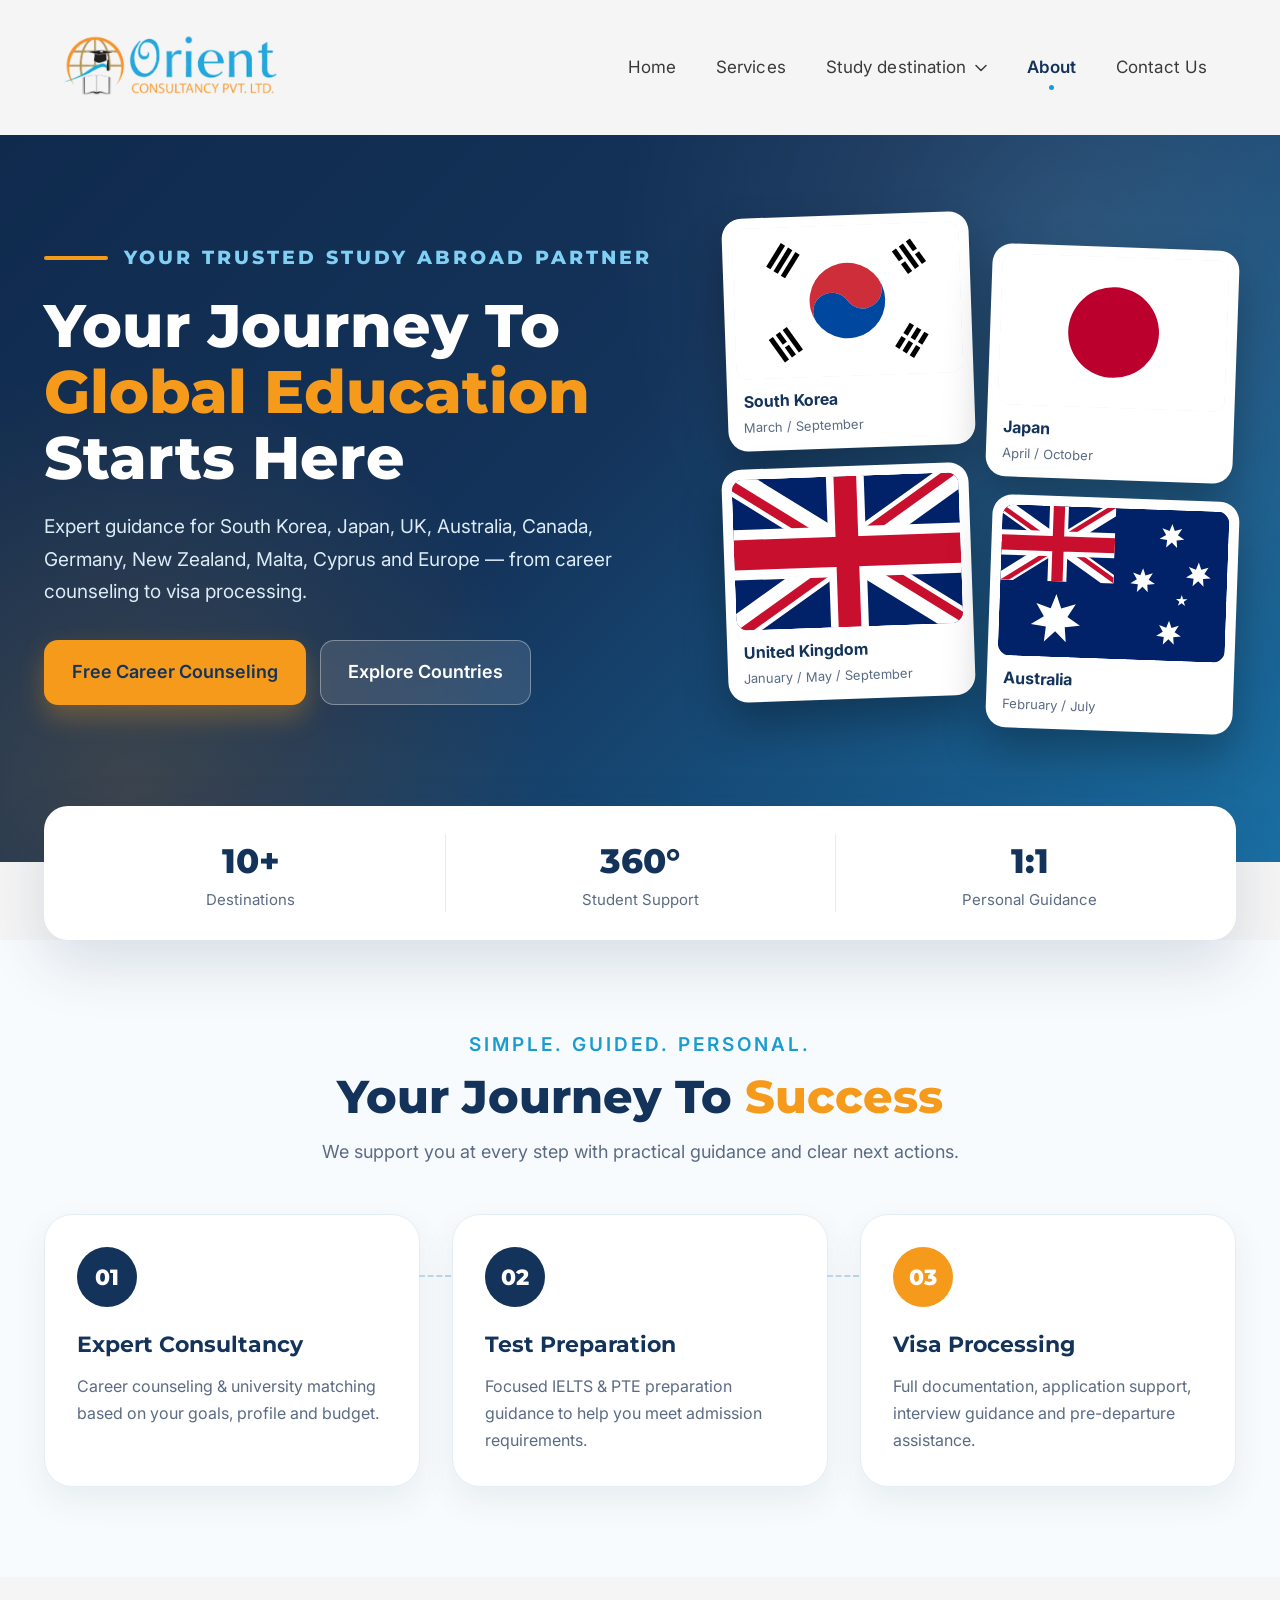
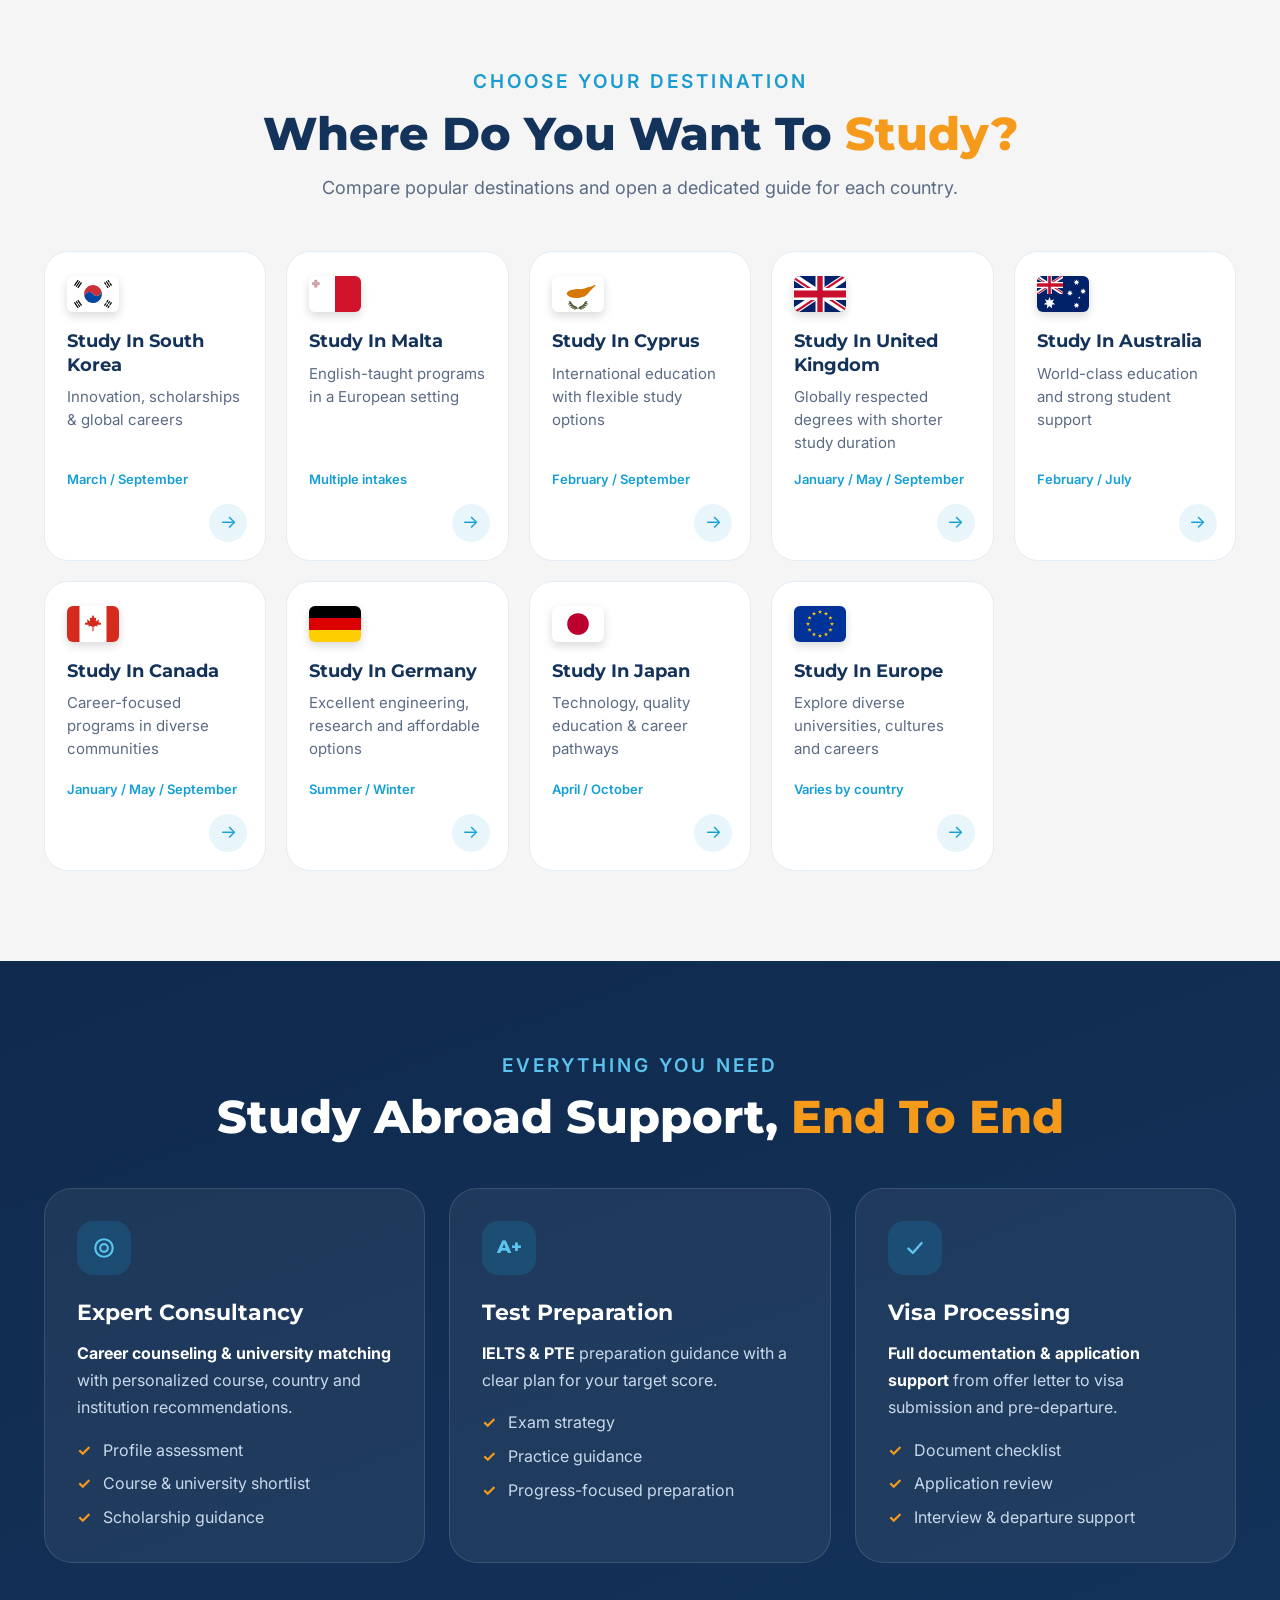
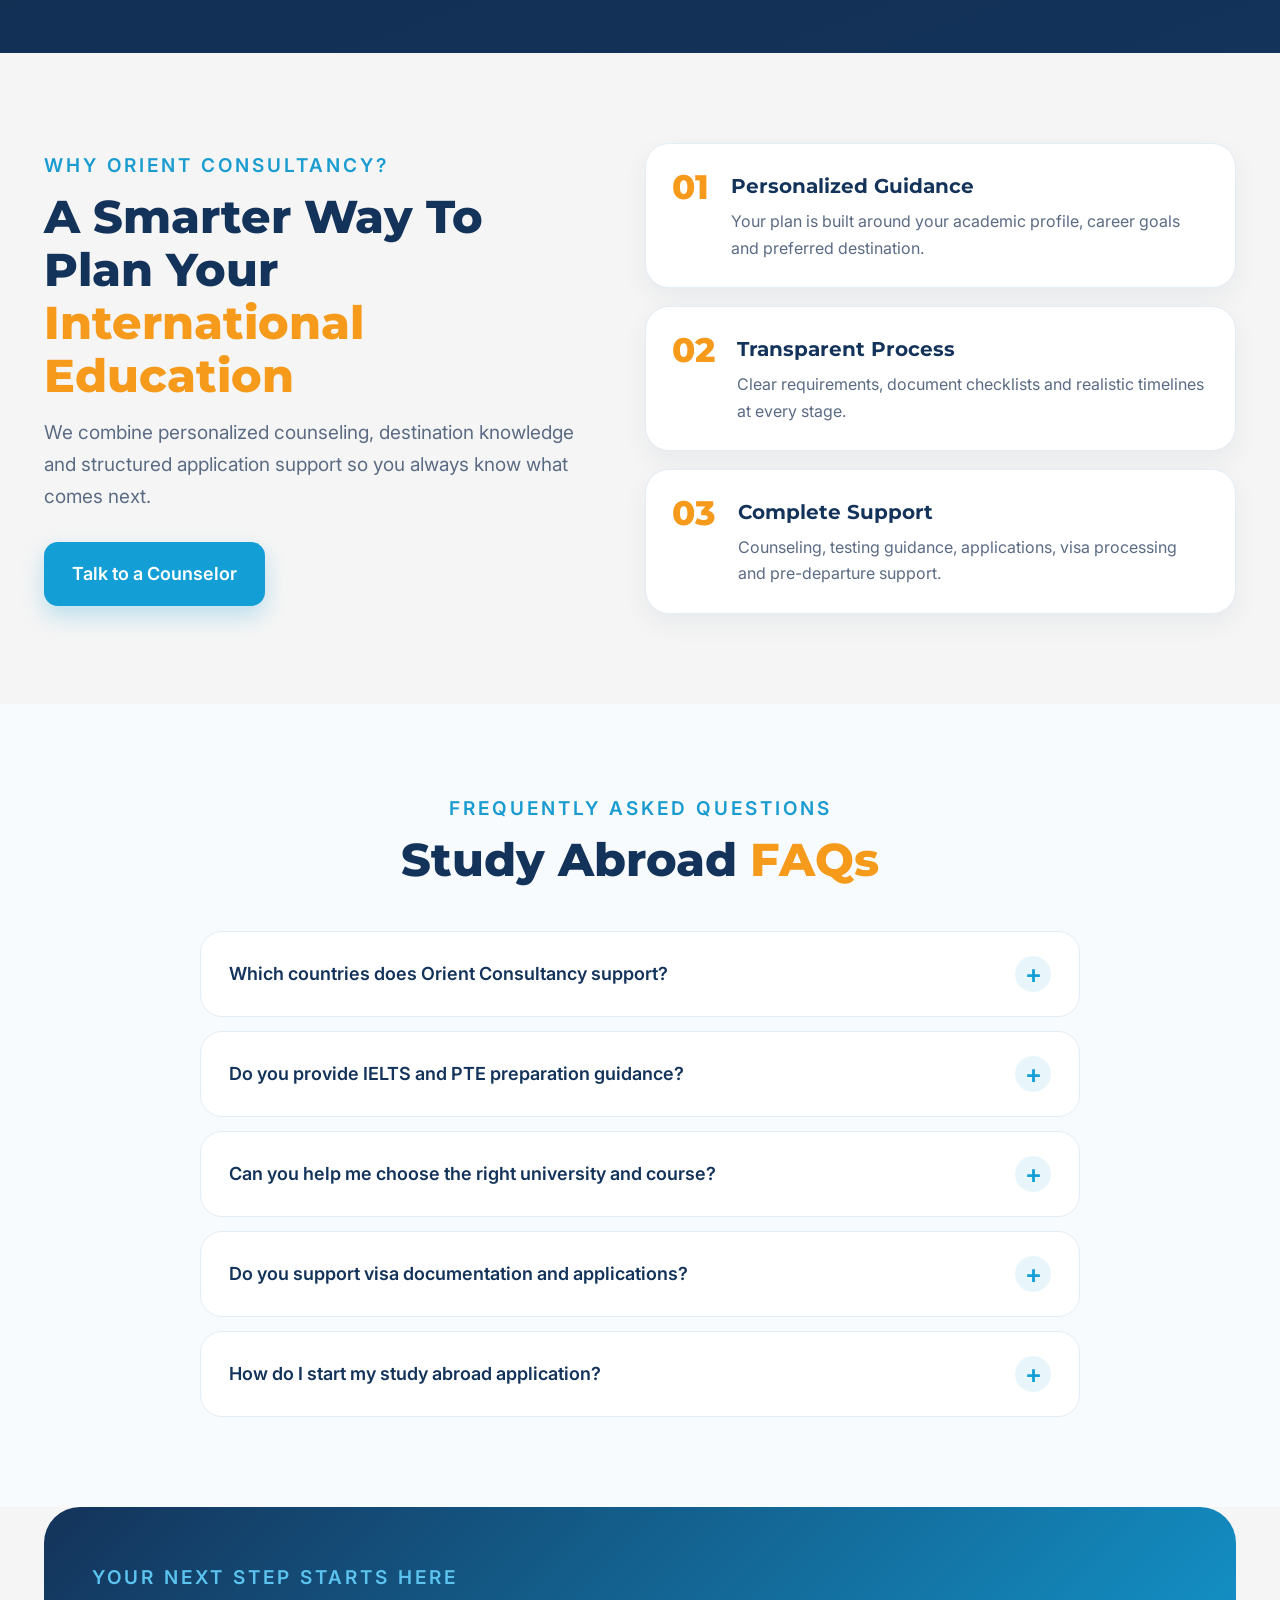
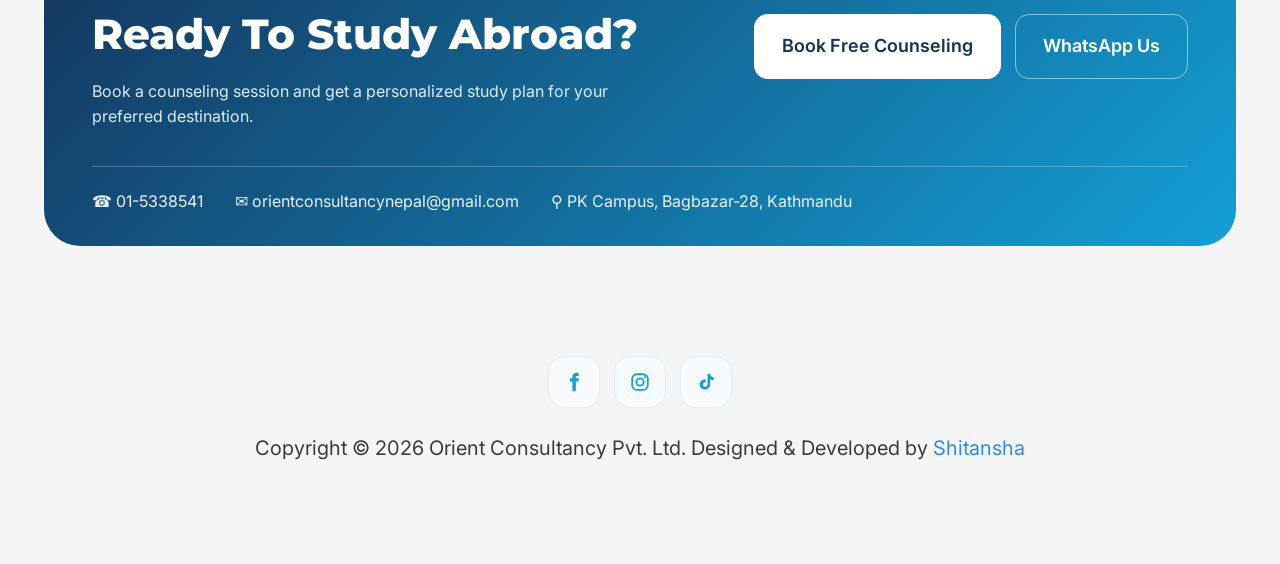
==== commit 8d2dd356: "Update print statement from 'Hello' to 'Goodbye'" ====
--- a/index.html
+++ b/index.html
@@ -16,7 +16,7 @@
 
   <!-- ================= HEADER ================= -->
   <header class="site-header">
-    <a class="logo" href="index.html" aria-label="Orient Consultancy - Home">
+    <a class="logo" href="index" aria-label="Orient Consultancy - Home">
       <img src="images/logo.png" alt="Orient Consultancy Pvt. Ltd." width="230" height="70">
     </a>
 
@@ -26,34 +26,33 @@
 
     <nav id="main-nav" class="main-nav" aria-label="Main navigation">
       <ul>
-        <li><a href="index.html" aria-current="page">Home</a></li>
-        <li><a href="services.html">Services</a></li>
+        <li><a href="index">Home</a></li>
+        <li><a href="services">Services</a></li>
         <li class="has-dropdown">
           <button class="dropdown-toggle" aria-expanded="false" aria-haspopup="true">
             Study destination
             <svg width="12" height="8" viewBox="0 0 12 8" aria-hidden="true"><path d="M1 1.5l5 5 5-5" fill="none" stroke="currentColor" stroke-width="1.5" stroke-linecap="round" stroke-linejoin="round"/></svg>
           </button>
           <ul class="dropdown">
-            <li><a href="country.html?c=south-korea"><img class="dd-flag" src="images/south-korea.svg" alt="" width="20" height="14"><span>Korean Student Visa (D-2 / D-4 Visa)</span></a></li>
-            <li><a href="country.html?c=uk"><img class="dd-flag" src="images/uk.svg" alt="" width="20" height="14"><span>UK Student Visa (Tier 4 Visa)</span></a></li>
-            <li><a href="country.html?c=australia"><img class="dd-flag" src="images/australia.svg" alt="" width="20" height="14"><span>Australian Student Visa (Subclass 500)</span></a></li>
-            <li><a href="country.html?c=usa"><img class="dd-flag" src="images/usa.svg" alt="" width="20" height="14"><span>U.S. Student Visa (F-1 Visa)</span></a></li>
-            <li><a href="country.html?c=japan"><img class="dd-flag" src="images/japan.svg" alt="" width="20" height="14"><span>Japanese Student Visa</span></a></li>
-            <li><a href="country.html?c=denmark"><img class="dd-flag" src="images/denmark.svg" alt="" width="20" height="14"><span>Denmark Student Visa</span></a></li>
+            <li><a href="korea"><img class="dd-flag" src="images/flags/south-korea.svg" alt="" width="20" height="14"  loading="lazy"><span>Korean Student Visa (D-2 / D-4 Visa)</span></a></li>
+            <li><a href="uk"><img class="dd-flag" src="images/flags/uk.svg" alt="" width="20" height="14"  loading="lazy"><span>UK Student Visa (Tier 4 Visa)</span></a></li>
+            <li><a href="australia"><img class="dd-flag" src="images/flags/australia.svg" alt="" width="20" height="14" loading="lazy"><span>Australian Student Visa (Subclass 500)</span></a></li>
+            <li><a href="usa"><img class="dd-flag" src="images/flags/usa.svg" alt="" width="20" height="14" loading="lazy"><span>U.S. Student Visa (F-1 Visa)</span></a></li>
+            <li><a href="japan"><img class="dd-flag" src="images/flags/japan.svg" alt="" width="20" height="14" loading="lazy"><span>Japanese Student Visa</span></a></li>
+            <li><a href="denmark"><img class="dd-flag" src="images/flags/denmark.svg" alt="" width="20" height="14" loading="lazy"><span>Denmark Student Visa</span></a></li>
             <li class="has-sub">
               <a class="dropdown-more sub-toggle" href="#" role="button" aria-haspopup="true" aria-expanded="false"><span>Other European Countries</span></a>
               <ul class="submenu">
-                <li><a href="country.html?c=germany"><img class="dd-flag" src="images/germany.svg" alt="" width="20" height="14"><span>Germany Student Visa</span></a></li>
-                <li><a href="country.html?c=malta"><img class="dd-flag" src="images/malta.svg" alt="" width="20" height="14"><span>Malta Student Visa</span></a></li>
-                <li><a href="country.html?c=dubai"><img class="dd-flag" src="images/uae.svg" alt="" width="20" height="14"><span>Dubai Student Visa</span></a></li>
-                <li><a href="country.html?c=finland"><img class="dd-flag" src="images/finland.svg" alt="" width="20" height="14"><span>Finland Student Visa</span></a></li>
-                
+                <li><a href="germany"><img class="dd-flag" src="images/flags/germany.svg" alt="" width="20" height="14" loading="lazy"><span>Germany Student Visa</span></a></li>
+                <li><a href="malta"><img class="dd-flag" src="images/flags/malta.svg" alt="" width="20" height="14" loading="lazy"><span>Malta Student Visa</span></a></li>
+                <li><a href="dubai"><img class="dd-flag" src="images/flags/uae.svg" alt="" width="20" height="14" loading="lazy"><span>Dubai Student Visa</span></a></li>
+                <li><a href="finland"><img class="dd-flag" src="images/flags/finland.svg" alt="" width="20" height="14" loading="lazy"><span>Finland Student Visa</span></a></li>
               </ul>
             </li>
           </ul>
         </li>
-        <li><a href="about.html">About</a></li>
-        <li><a href="contact.html">Contact Us</a></li>
+        <li><a href="about" aria-current="page">About</a></li>
+        <li><a href="contact">Contact Us</a></li>
       </ul>
     </nav>
   </header>
--- a/style.css
+++ b/style.css
@@ -1 +1,3708 @@
-:root{--primary: #139fd6;--navy: #14335a;--accent: #f59a1b;--text: #5b6b84;--dark-text: #333333;--page-bg: #f5f5f5;--white: #ffffff;--tint: #f8fbfd;--border: #e3edf5;--radius-sm: 14px;--radius-md: 28px;--radius-lg: 36px;--font-head: "Montserrat",Arial,sans-serif;--font-body: "Inter",Arial,sans-serif}*,*::before,*::after{box-sizing: border-box}html{scroll-behavior: smooth}body{margin: 0;font-family: var(--font-body);color: var(--text);background: var(--page-bg);line-height: 1.6}img{max-width: 100%;height: auto;display: block}a{color: inherit;text-decoration: none}ul,ol{margin: 0;padding: 0;list-style: none}h1,h2,h3,p,dl,dd{margin: 0}button{font: inherit;cursor: pointer}.site-header{position: sticky;top: 0;z-index: 100;display: flex;align-items: center;justify-content: space-between;padding: 10px 55px;min-height: 90px;background: rgba(245,245,245,.97);transition: min-height .3s ease,box-shadow .3s ease,background .3s ease}.site-header.is-scrolled{min-height: 72px;background: rgba(255,255,255,.92);box-shadow: 0 1px 0 rgba(20,51,90,.06),0 12px 30px rgba(20,51,90,.07)}.logo img{width: 230px;height: auto;transition: width .3s ease}.site-header.is-scrolled .logo img{width: 190px}.main-nav a,.dropdown-toggle{position: relative;z-index: 1;font-size: 17px;letter-spacing: .1px;color: #3a3a3a;background: none;border: 0;padding: 10px 18px;display: inline-flex;align-items: center;gap: 8px;transition: color .25s ease}.dropdown-toggle svg{transition: transform .3s ease}.main-nav .dropdown{display: none}.has-dropdown.open .dropdown{display: flex}.has-dropdown.open .dropdown-toggle svg{transform: rotate(180deg)}.main-nav a[aria-current="page"],.has-dropdown.current > .dropdown-toggle{color: var(--navy);font-weight: 600}.dropdown a{display: flex;align-items: center;gap: 10px}.dropdown a span{flex: 1}.dd-flag{width: 20px;height: 14px;object-fit: cover;border-radius: 2px;background: #e6ebf0;flex: none}.nav-toggle{display: none;background: none;border: 0;width: 44px;height: 44px;flex-direction: column;justify-content: center;gap: 6px;padding: 10px}.nav-toggle span{display: block;height: 2px;background: #333;border-radius: 2px}@media (min-width: 1024px){.main-nav > ul{position: relative;display: flex;align-items: center;gap: 4px}.nav-indicator{position: absolute;top: 50%;left: 0;height: 42px;margin-top: -21px;border-radius: 999px;background: rgba(20,51,90,.07);box-shadow: inset 0 0 0 1px rgba(20,51,90,.05);opacity: 0;pointer-events: none;transition: transform .4s cubic-bezier(.3,.8,.3,1),width .4s cubic-bezier(.3,.8,.3,1),opacity .25s ease}.main-nav > ul > li > a:hover,.dropdown-toggle:hover,.has-dropdown:hover > .dropdown-toggle,.has-dropdown:focus-within > .dropdown-toggle{color: var(--navy)}.main-nav > ul > li > a[aria-current="page"]::after,.has-dropdown.current > .dropdown-toggle::after{content: "";position: absolute;left: 50%;bottom: 1px;width: 5px;height: 5px;margin-left: -2.5px;border-radius: 50%;background: var(--primary)}.has-dropdown:hover > .dropdown-toggle svg,.has-dropdown:focus-within > .dropdown-toggle svg{transform: rotate(180deg)}.main-nav .dropdown{position: absolute;top: calc(100% + 14px);left: 0;width: 300px;display: flex;flex-direction: column;gap: 0;padding: 6px 0;background: var(--white);border: 1px solid var(--border);border-radius: 4px;box-shadow: 0 24px 60px rgba(20,51,90,.16),0 2px 6px rgba(20,51,90,.05);opacity: 0;visibility: hidden;transform: translateY(10px);transition: opacity .25s ease,transform .3s ease,visibility 0s linear .3s}.main-nav .dropdown::before{content: "";position: absolute;top: -16px;left: 0;right: 0;height: 16px}.has-dropdown:hover .dropdown,.has-dropdown:focus-within .dropdown,.has-dropdown.open .dropdown{opacity: 1;visibility: visible;transform: none;transition-delay: 0s}.dropdown li{opacity: 0;transform: translateY(6px);transition: opacity .3s ease,transform .3s ease}.has-dropdown:hover .dropdown li,.has-dropdown:focus-within .dropdown li,.has-dropdown.open .dropdown li{opacity: 1;transform: none}.dropdown li:nth-child(1){transition-delay: .03s}.dropdown li:nth-child(2){transition-delay: .06s}.dropdown li:nth-child(3){transition-delay: .09s}.dropdown li:nth-child(4){transition-delay: .12s}.dropdown li:nth-child(5){transition-delay: .15s}.dropdown li:nth-child(6){transition-delay: .18s}.dropdown li:nth-child(7){transition-delay: .21s}.dropdown a{justify-content: space-between;padding: 16px 20px;font-size: 17px;line-height: 1.6;color: #3a3a3a;overflow: hidden;transition: background .2s ease,color .2s ease,padding-left .25s ease}.dropdown a::before{content: "";position: absolute;left: 0;top: 20%;width: 3px;height: 60%;border-radius: 3px;background: var(--primary);transform: scaleY(0);transition: transform .25s ease}.dropdown a::after{content: "→";color: var(--primary);opacity: 0;transform: translateX(-8px);transition: opacity .2s ease,transform .25s ease}.dropdown a:hover{background: var(--tint);color: var(--navy);padding-left: 26px}.dropdown a:hover::before{transform: scaleY(1)}.dropdown a:hover::after{opacity: 1;transform: none}.dropdown a.dropdown-more::after{content: "›";font-size: 22px;line-height: 1;color: #6f7f96;opacity: 1;transform: none}.dropdown a.dropdown-more:hover::after{color: var(--primary);transform: translateX(3px)}}.page{max-width: 1521px;margin: 40px auto 0;background: var(--white);padding: 58px 69px 70px}.page-title{font-family: var(--font-head);font-size: 40px;font-weight: 700;color: var(--dark-text);line-height: 1.2;margin: 0 0 35px 0;padding-left: 0}.home{max-width: 1383px;margin: 0 auto}.eyebrow{font-size: 14px;font-weight: 600;letter-spacing: 2px;text-transform: uppercase;color: #1a9cd0}.eyebrow.center{text-align: center}.eyebrow.light{color: #5bc3ee}.accent{color: var(--accent)}.section{padding: 70px 22px}.section-tint{background: var(--tint)}.section-title{font-family: var(--font-head);font-weight: 800;font-size: clamp(34px,4.5vw,58px);line-height: 1.18;letter-spacing: -1.5px;color: var(--navy);text-align: center;margin-top: 14px}.section-title.left{text-align: left;font-size: clamp(34px,4vw,54px);line-height: 1.1}.section-title.light{color: var(--white)}.section-sub{text-align: center;font-size: 19px;margin-top: 18px;color: var(--text)}.btn{display: inline-flex;align-items: center;gap: 10px;font-weight: 600;font-size: 18px;padding: 17px 27px;border-radius: var(--radius-sm);border: 1px solid transparent;transition: transform .2s,box-shadow .2s,background .2s}.btn:hover{transform: translateY(-2px)}.btn-primary{background: var(--primary);color: var(--white);box-shadow: 0 10px 22px rgba(19,159,214,.25)}.btn-primary:hover{background: #0f8cbd}.btn-outline{background: var(--white);color: var(--navy);border-color: var(--border)}.btn-outline:hover{border-color: var(--primary)}.btn-white{background: var(--white);color: var(--navy)}.btn-ghost{background: transparent;color: var(--white);border-color: rgba(255,255,255,.5)}.btn-ghost:hover{background: rgba(255,255,255,.1)}.hero{position: relative;display: grid;grid-template-columns: 1fr 592px;gap: 40px;padding: 60px 22px 50px;overflow: hidden;background: radial-gradient(circle at 100% 0%,#c5e5f4 0,#c5e5f4 14%,transparent 14.5%),radial-gradient(circle at 0% 100%,#fcebd5 0,#fcebd5 12%,transparent 12.5%),linear-gradient(180deg,#ffffff 0%,#f9fbfe 100%)}.hero::before{content: "";position: absolute;inset: 0;background-image: radial-gradient(#d9e3ec 1px,transparent 1.5px);background-size: 28px 28px;opacity: .55;pointer-events: none;-webkit-mask-image: linear-gradient(135deg,#000 0,transparent 55%);mask-image: linear-gradient(135deg,#000 0,transparent 55%)}.hero > *{position: relative}.hero-text{padding-top: 10px}.hero-title{font-family: var(--font-head);font-weight: 800;font-size: clamp(44px,6.4vw,88px);line-height: 1.08;letter-spacing: -3px;color: var(--navy);margin-top: 28px;max-width: 660px}.hero-lead{font-size: 24px;line-height: 1.75;color: var(--text);margin-top: 28px;max-width: 640px}.hero-buttons{display: flex;flex-wrap: wrap;gap: 15px;margin-top: 38px}.hero-stats{display: flex;flex-wrap: wrap;gap: 36px;margin-top: 44px;padding-top: 40px;border-top: 1px solid var(--border);max-width: 658px}.hero-stats dt{font-family: var(--font-body);font-weight: 600;font-size: 34px;color: var(--navy);line-height: 1.2}.hero-stats dd{font-size: 15px;font-weight: 500;margin-top: 10px;color: var(--text)}.hero-visual{align-self: end}.map-card{background: var(--white);border: 1px solid var(--border);border-radius: 48px;padding: 50px 22px 28px;box-shadow: 0 30px 60px rgba(20,51,90,.08)}.map{position: relative;width: 100%;max-width: 520px;margin: 0 auto}.map svg{width: 100%;height: auto}.pill{position: absolute;background: var(--white);color: var(--navy);font-size: 14px;font-weight: 600;padding: 14px 15px;border-radius: 999px;box-shadow: 0 6px 18px rgba(20,51,90,.1);white-space: nowrap}.pill-uk{left: 2%;top: 4%}.pill-japan{right: -4%;top: 38%}.pill-canada{left: -6%;top: 55%}.pill-aus{right: 0%;bottom: -12%}.map-caption{margin-top: 56px;text-align: center;font-weight: 500;font-size: 16px;color: var(--text)}.map-caption .dot{display: inline-block;width: 12px;height: 12px;border-radius: 50%;background: var(--primary);box-shadow: 0 0 0 5px #d6ecf7;margin-right: 8px}.journey{padding-bottom: 110px}.journey-steps{display: grid;grid-template-columns: repeat(3,1fr);gap: 30px;margin-top: 70px}.journey-card{position: relative;background: var(--white);border: 1px solid var(--border);border-radius: var(--radius-md);padding: 90px 33px 36px;box-shadow: 0 20px 40px rgba(20,51,90,.06)}.journey-card:not(:last-child)::after{content: "";position: absolute;top: 47px;right: -31px;width: 30px;height: 2px;background: #cfe0e8}.step-badge{position: absolute;top: 3px;left: 36px;width: 74px;height: 74px;border-radius: 50%;display: grid;place-items: center;font-family: var(--font-head);font-weight: 700;font-size: 28px;color: var(--white);box-shadow: 0 0 0 4px #fff,0 0 0 5px #e8f0f6}.step-badge.navy{background: var(--navy)}.step-badge.orange{background: var(--accent)}.journey-card{padding-top: 78px}.journey-card h3{font-family: var(--font-head);font-weight: 700;font-size: 25px;color: var(--navy);margin-top: -25px}.journey-card p{margin-top: 18px;font-size: 18px;line-height: 1.8}.destinations{padding-top: 70px;padding-bottom: 100px}.country-grid{display: grid;grid-template-columns: repeat(5,1fr);gap: 20px;margin-top: 70px}.country-card{position: relative;display: flex;flex-direction: column;overflow: hidden;background: linear-gradient(180deg,#fff 0%,var(--tint) 100%);border: 1px solid var(--border);border-radius: var(--radius-lg);padding: 46px 28px 30px;min-height: 424px;transition: transform .25s,box-shadow .25s,border-color .25s}.country-card::before{content: "";position: absolute;top: -26px;right: -26px;width: 112px;height: 112px;border-radius: 50%;background: #eef7fc}.country-card:hover{transform: translateY(-6px);box-shadow: 0 24px 44px rgba(20,51,90,.12);border-color: #c9e3f1}.flag{width: 44px;height: 32px;object-fit: cover;border-radius: 5px;background: #eef2f6;position: relative}.card-arrow{position: absolute;top: 34px;right: 22px;width: 40px;height: 40px;border-radius: 50%;background: #e3f2fa;color: var(--primary);display: grid;place-items: center;font-size: 16px}.country-card h3{font-family: var(--font-head);font-weight: 700;font-size: 23px;line-height: 1.3;color: var(--navy);margin-top: 54px}.country-card p{font-size: 16px;line-height: 1.7;margin-top: 12px}.intake{margin-top: auto;padding-top: 18px;font-size: 14px;font-weight: 600;color: #6f7f96}.card-link{display: flex;align-items: center;justify-content: space-between;gap: 8px;margin-top: 18px;padding-top: 22px;border-top: 1px solid var(--border);color: var(--primary);font-weight: 600;font-size: 17px}.services-dark{background: var(--navy);padding: 100px 22px 90px}.service-grid{display: grid;grid-template-columns: repeat(3,1fr);gap: 25px;margin-top: 68px}.service-card{background: var(--white);border-radius: var(--radius-lg);padding: 38px 38px 40px}.service-icon{display: grid;place-items: center;width: 72px;height: 72px;border-radius: 20px;font-weight: 700;font-size: 22px}.service-icon.blue{background: #eaf6fc}.service-icon.orange{background: #fdf0de;color: var(--accent)}.service-card h3{font-family: var(--font-head);font-weight: 700;font-size: 29px;color: var(--navy);margin-top: 34px}.service-card p{font-size: 18px;line-height: 1.75;margin-top: 18px}.service-card p strong{color: #4c5d78;font-weight: 600}.service-card ul{margin-top: 20px}.service-card li{position: relative;padding-left: 22px;font-size: 18px;line-height: 1.5;margin-bottom: 10px}.service-card li::before{content: "";position: absolute;left: 3px;top: 11px;width: 5px;height: 5px;border-radius: 50%;background: #8896ab}.why{display: grid;grid-template-columns: 1fr 1fr;gap: 90px;align-items: center;padding: 135px 22px 140px}.why-lead{font-size: 22px;line-height: 1.7;margin: 32px 0 6px;max-width: 560px}.why-list{display: grid;gap: 18px}.why-card{display: flex;gap: 32px;align-items: flex-start;border: 1px solid var(--border);border-radius: var(--radius-md);padding: 28px 28px 26px;background: var(--white)}.why-num{flex: none;width: 58px;height: 58px;border-radius: 16px;background: #eef7fc;color: var(--primary);font-weight: 600;font-size: 20px;display: grid;place-items: center}.why-card h3{font-family: var(--font-head);font-weight: 700;font-size: 23px;color: var(--navy)}.why-card p{font-size: 18px;line-height: 1.7;margin-top: 8px}.faq{padding: 75px 22px 85px}.faq-list{max-width: 1124px;margin: 66px auto 0;display: grid;gap: 16px}.faq-item{background: var(--white);border: 1px solid var(--border);border-radius: 24px}.faq-item h3{font-size: inherit}.faq-question{width: 100%;display: flex;justify-content: space-between;align-items: center;gap: 20px;text-align: left;background: none;border: 0;padding: 30px 28px 32px;font-size: 19px;font-weight: 500;color: var(--navy)}.faq-icon{position: relative;flex: none;width: 16px;height: 16px;color: var(--primary)}.faq-icon::before,.faq-icon::after{content: "";position: absolute;background: currentColor;border-radius: 2px;transition: transform .25s}.faq-icon::before{left: 0;top: 7px;width: 16px;height: 2.5px}.faq-icon::after{left: 6.7px;top: 0;width: 2.5px;height: 16px}.faq-question[aria-expanded="true"] .faq-icon::before{transform: rotate(45deg)}.faq-question[aria-expanded="true"] .faq-icon::after{transform: rotate(45deg)}.faq-answer{padding: 0 28px 28px}.faq-answer p{font-size: 19px;line-height: 1.75}.faq-item:has(.faq-question[aria-expanded="true"]) .faq-question{padding-bottom: 20px}.cta{background: linear-gradient(135deg,#139fd6 0%,#0b7db5 40%,#0a5f94 70%,#14335a 100%);color: var(--white);padding: 100px 22px 56px;margin-top: 0}.cta-top{display: flex;justify-content: space-between;align-items: center;gap: 40px}.cta-title{font-family: var(--font-head);font-weight: 800;font-size: clamp(40px,5.2vw,70px);line-height: 1.1;letter-spacing: -2px;max-width: 640px;margin-top: 18px}.cta-text p:last-child{font-size: 22px;line-height: 1.8;margin-top: 12px;max-width: 800px}.cta-buttons{display: flex;gap: 15px;flex: none}.cta-contact{display: flex;flex-wrap: wrap;gap: 28px;margin-top: 70px;padding-top: 38px;border-top: 1px solid rgba(255,255,255,.25);font-size: 16px;padding-bottom: 60px}.cta-contact a:hover{text-decoration: underline}.site-footer{text-align: center;padding: 90px 20px 100px;font-size: 20px;color: #3a3a3a}.site-footer a{color: #2b8be6}@media (max-width: 1279px){.page{padding: 40px 28px 50px}.country-grid{grid-template-columns: repeat(3,1fr)}.hero{grid-template-columns: 1fr 460px}.hero-lead{font-size: 21px}.why{gap: 50px}.cta-top{flex-direction: column;align-items: flex-start}}@media (max-width: 1023px){.site-header{padding: 10px 24px}.nav-toggle{display: flex}.main-nav{display: none;position: absolute;top: 100%;left: 0;right: 0;background: var(--white);box-shadow: 0 14px 30px rgba(20,51,90,.12);padding: 10px 24px 20px}.main-nav.open{display: block}.main-nav ul{flex-direction: column;align-items: stretch;gap: 0}.main-nav li > a,.dropdown-toggle{width: 100%;justify-content: space-between;padding: 14px 0;border-bottom: 1px solid var(--border)}.dropdown{position: static;box-shadow: none;padding: 0 0 0 16px;min-width: 0}.has-dropdown:hover .dropdown{display: none}.has-dropdown.open .dropdown{display: flex}.page-title{font-size: 32px}.hero{grid-template-columns: 1fr;padding: 40px 18px}.hero-visual{max-width: 560px;margin: 30px auto 0;width: 100%}.hero-title{letter-spacing: -2px}.journey-steps{grid-template-columns: 1fr;gap: 50px}.journey-card:not(:last-child)::after{display: none}.service-grid{grid-template-columns: 1fr}.why{grid-template-columns: 1fr;padding: 80px 18px}.country-grid{grid-template-columns: repeat(2,1fr)}}@media (max-width: 767px){.logo img{width: 170px}.page{padding: 28px 12px 40px;margin-top: 10px}.page-title{font-size: 26px;margin-bottom: 22px}.section,.services-dark,.faq{padding-left: 14px;padding-right: 14px}.hero-title{font-size: 42px;letter-spacing: -1.5px}.hero-lead{font-size: 18px}.btn{font-size: 16px;padding: 15px 20px}.hero-stats{gap: 24px}.hero-stats dt{font-size: 26px}.map-card{padding: 36px 12px 22px;border-radius: 32px}.pill{font-size: 11px;padding: 9px 10px}.pill-canada{left: -2%}.pill-japan{right: -2%}.section-sub{font-size: 16px}.country-grid{grid-template-columns: 1fr}.country-card{min-height: 0}.intake{margin-top: 20px}.why-lead{font-size: 18px}.why-card{gap: 16px;padding: 20px}.faq-question{font-size: 16px;padding: 22px 18px}.faq-answer{padding: 0 18px 22px}.faq-answer p{font-size: 16px}.cta{padding: 60px 18px 30px}.cta-buttons{flex-direction: column;width: 100%}.cta-buttons .btn{justify-content: center}.cta-text p:last-child{font-size: 17px}.cta-contact{flex-direction: column;gap: 14px;margin-top: 40px}.site-footer{font-size: 16px;padding: 50px 16px 60px}}.wrap{max-width: 1280px;margin: 0 auto;padding: 0 24px}.country-hero{position: relative;overflow: hidden;padding: 50px 0 100px;background: radial-gradient(circle at 95% 5%,#cfe8f5 0,#cfe8f5 12%,transparent 12.4%),radial-gradient(circle at 0% 100%,#fcebd5 0,#fcebd5 10%,transparent 10.4%),linear-gradient(180deg,#ffffff 0%,#f3f9fd 100%)}.country-hero-grid{display: grid;grid-template-columns: 1.1fr .9fr;gap: 60px;align-items: center}.breadcrumb{display: flex;flex-wrap: wrap;gap: 10px;font-size: 14px;font-weight: 500;color: var(--text)}.breadcrumb a{transition: color .2s}.breadcrumb a:hover{color: var(--primary)}.breadcrumb [aria-current="page"]{color: var(--navy);font-weight: 600}.country-title{font-family: var(--font-head);font-weight: 800;font-size: clamp(34px,4.8vw,62px);line-height: 1.12;letter-spacing: -1.5px;color: var(--navy);margin-top: 26px}.country-lead{font-size: 21px;line-height: 1.8;margin-top: 24px;max-width: 620px}.country-hero .hero-buttons{margin-top: 34px}.flag-stage{position: relative;padding: 30px}.flag-ring{position: absolute;inset: 0;border: 2px dashed #b9dcee;border-radius: 50%;animation: spin 40s linear infinite}.flag-card{position: relative;background: var(--white);border: 1px solid var(--border);border-radius: 34px;padding: 14px;box-shadow: 0 40px 80px rgba(20,51,90,.14);transform: rotate(-2deg);transition: transform .5s ease}.flag-stage:hover .flag-card{transform: rotate(0deg) scale(1.02)}.flag-card img{width: 100%;aspect-ratio: 3 / 2;object-fit: cover;border-radius: 22px;background: #f1f4f7}.float-chip{position: absolute;background: var(--white);color: var(--navy);font-weight: 700;font-size: 15px;padding: 12px 20px;border-radius: 999px;box-shadow: 0 12px 30px rgba(20,51,90,.15);animation: float 6s ease-in-out infinite}.float-chip::before{content: "";display: inline-block;width: 9px;height: 9px;border-radius: 50%;margin-right: 9px;background: var(--primary)}.chip-one{top: 4%;right: 0}.chip-two{bottom: 6%;left: 0;animation-delay: -3s}.chip-two::before{background: var(--accent)}@keyframes float{0%,100%{transform: translateY(0)}50%{transform: translateY(-10px)}}@keyframes spin{to{transform: rotate(360deg)}}.country-section{padding: 100px 0}.country-section.tint{background: var(--tint)}.visa-grid{display: grid;grid-template-columns: repeat(2,1fr);gap: 30px;margin-top: 64px}.visa-card{position: relative;overflow: hidden;background: linear-gradient(180deg,#fff 0%,var(--tint) 100%);border: 1px solid var(--border);border-radius: 36px;padding: 44px 44px 48px;transition: transform .3s ease,box-shadow .3s ease,border-color .3s ease}.visa-card::after{content: "";position: absolute;top: -70px;right: -70px;width: 220px;height: 220px;border-radius: 50%;background: #eef7fc;transition: transform .5s ease}.visa-card:hover{transform: translateY(-8px);box-shadow: 0 30px 60px rgba(20,51,90,.12);border-color: #c9e3f1}.visa-card:hover::after{transform: scale(1.25)}.visa-card > *{position: relative;z-index: 1}.visa-tag{display: inline-block;font-size: 13px;font-weight: 600;letter-spacing: 2px;text-transform: uppercase;color: var(--text)}.visa-code{font-family: var(--font-head);font-weight: 800;font-size: clamp(64px,8vw,104px);line-height: 1;letter-spacing: -3px;margin: 18px 0 20px}.visa-code.blue{color: var(--primary)}.visa-code.orange{color: var(--accent)}.visa-card h3{font-family: var(--font-head);font-weight: 700;font-size: 27px;color: var(--navy)}.visa-card p:last-child{font-size: 19px;line-height: 1.7;margin-top: 10px}.reason-grid{display: grid;grid-template-columns: repeat(4,1fr);gap: 22px;margin-top: 64px}.reason-tile{background: var(--white);border: 1px solid var(--border);border-radius: 28px;padding: 34px 30px 38px;transition: transform .3s ease,box-shadow .3s ease}.reason-tile:hover{transform: translateY(-6px);box-shadow: 0 22px 44px rgba(20,51,90,.1)}.reason-icon{display: grid;place-items: center;width: 52px;height: 52px;border-radius: 16px;background: #e8f6fc;color: var(--primary);transition: background .3s,color .3s}.reason-tile:hover .reason-icon{background: var(--primary);color: var(--white)}.reason-tile p{font-family: var(--font-head);font-weight: 700;font-size: 20px;line-height: 1.4;color: var(--navy);margin-top: 24px}.team-band{background: var(--navy);padding: 100px 0 90px}.handle-steps{display: grid;grid-template-columns: repeat(4,1fr);gap: 20px;margin-top: 60px;counter-reset: none}.handle-steps li{background: rgba(255,255,255,.06);border: 1px solid rgba(255,255,255,.14);border-radius: 26px;padding: 30px 28px;transition: background .3s,transform .3s}.handle-steps li:hover{background: rgba(255,255,255,.11);transform: translateY(-5px)}.handle-steps span{font-family: var(--font-head);font-weight: 800;font-size: 36px;color: var(--accent)}.handle-steps p{color: var(--white);font-weight: 600;font-size: 20px;margin-top: 12px}.team-note{max-width: 860px;margin: 54px auto 0;text-align: center;color: #c8d6e8;font-size: 19px;line-height: 1.8}.country-cta{padding: 90px 0 30px}.country-cta-box{border-radius: 40px;padding: 70px 56px}.reveal{opacity: 0;transform: translateY(26px);transition: opacity .7s ease,transform .7s ease}.reveal.visible{opacity: 1;transform: none}@media (prefers-reduced-motion: reduce){.flag-ring,.float-chip{animation: none}.reveal{opacity: 1;transform: none;transition: none}}@media (max-width: 1023px){.country-hero-grid{grid-template-columns: 1fr;gap: 30px}.flag-stage{max-width: 520px;margin: 0 auto;width: 100%}.reason-grid,.handle-steps{grid-template-columns: repeat(2,1fr)}}@media (max-width: 767px){.country-hero{padding: 30px 0 60px}.country-lead{font-size: 18px}.country-section{padding: 64px 0}.visa-grid,.reason-grid,.handle-steps{grid-template-columns: 1fr}.visa-card{padding: 32px 26px 36px}.team-band{padding: 64px 0}.team-note{font-size: 17px}.country-cta-box{padding: 44px 22px;border-radius: 28px}.flag-stage{padding: 16px}.float-chip{font-size: 13px;padding: 9px 14px}}.container{width: 100%;max-width: 1240px;margin: 0 auto;padding: 0 24px}.js .reveal{transition: opacity .7s ease,transform .5s ease,box-shadow .3s,border-color .3s}.js .reveal:not(.in-view){opacity: 0;transform: translateY(26px)}@media (prefers-reduced-motion: reduce){.js .reveal:not(.in-view){opacity: 1;transform: none}.js .reveal{transition: none}}.country-hero{position: relative;min-height: 540px;display: flex;align-items: flex-end;padding: 70px 0 130px;color: var(--white);overflow: hidden;background: linear-gradient(105deg,rgba(14,34,64,.94) 0%,rgba(14,34,64,.75) 55%,rgba(14,34,64,.4) 100%),url("../images/countries/south-korea/hero.jpg") center / cover no-repeat;background-color: var(--navy)}.country-hero::after{content: "";position: absolute;right: -120px;top: -120px;width: 460px;height: 460px;border-radius: 50%;background: radial-gradient(circle,rgba(19,159,214,.35),transparent 70%);pointer-events: none}.country-hero .container{position: relative;z-index: 1}.breadcrumb{display: flex;flex-wrap: wrap;gap: 10px;font-size: 14px;margin-bottom: 26px;color: rgba(255,255,255,.75)}.breadcrumb a:hover{color: var(--white);text-decoration: underline}.country-title{font-family: var(--font-head);font-weight: 800;font-size: clamp(34px,5.2vw,66px);line-height: 1.1;letter-spacing: -1.5px;max-width: 820px;margin-top: 16px}.country-lead{font-size: 21px;margin-top: 20px;color: rgba(255,255,255,.88)}.country-hero .hero-buttons{margin-top: 32px}.quick-facts{position: relative;z-index: 2;margin-top: -64px;display: grid;grid-template-columns: repeat(3,1fr);background: var(--white);border-radius: 24px;box-shadow: 0 24px 60px rgba(20,51,90,.14)}.quick-facts div{padding: 28px 34px}.quick-facts div + div{border-left: 1px solid var(--border)}.quick-facts dt{font-size: 13px;font-weight: 600;letter-spacing: 1.5px;text-transform: uppercase;color: var(--primary)}.quick-facts dd{font-family: var(--font-head);font-weight: 700;font-size: 22px;color: var(--navy);margin-top: 6px}.country-intro{display: grid;grid-template-columns: 1.05fr .95fr;gap: 70px;align-items: center;padding-top: 100px;padding-bottom: 100px}.intro-lead{font-size: 21px;line-height: 1.7;margin-top: 24px;color: var(--navy)}.intro-sub{margin-top: 26px;font-weight: 600;color: var(--navy)}.route-chips{display: grid;gap: 14px;margin-top: 16px}.route-chips a{display: block;padding: 18px 22px;background: var(--tint);border: 1px solid var(--border);border-radius: 18px;transition: transform .25s,border-color .25s,box-shadow .25s}.route-chips a:hover{transform: translateX(6px);border-color: var(--primary);box-shadow: 0 14px 30px rgba(20,51,90,.08)}.route-chips strong{display: block;color: var(--navy);font-size: 18px}.route-chips span{display: block;font-size: 16px;margin-top: 4px}.intro-visual{position: relative;padding-bottom: 60px;padding-left: 40px}.flag-card{background: var(--white);border: 1px solid var(--border);border-radius: 32px;padding: 36px;box-shadow: 0 30px 60px rgba(20,51,90,.1)}.flag-card img{width: 100%;height: auto;max-height: 300px;object-fit: contain}.photo-card{position: absolute;left: 0;bottom: 0;width: 56%;margin: 0;border-radius: 24px;overflow: hidden;border: 6px solid var(--white);box-shadow: 0 24px 50px rgba(20,51,90,.2);background: #dfe5ea}.photo-card img{width: 100%;aspect-ratio: 4 / 3;object-fit: cover}.visa-routes{background: var(--tint);padding: 90px 0 80px}.tab-list{display: flex;justify-content: center;gap: 6px;width: fit-content;margin: 44px auto 34px;padding: 6px;background: var(--white);border: 1px solid var(--border);border-radius: 999px}.tab-btn{border: 0;background: none;padding: 14px 28px;border-radius: 999px;font-weight: 600;font-size: 16px;color: var(--text);transition: background .25s,color .25s}.tab-btn:hover{color: var(--navy)}.tab-btn[aria-selected="true"]{background: var(--navy);color: var(--white);box-shadow: 0 8px 18px rgba(20,51,90,.25)}.visa-panel{max-width: 1040px;margin: 0 auto;background: var(--white);border: 1px solid var(--border);border-radius: 32px;padding: 40px;box-shadow: 0 24px 50px rgba(20,51,90,.07);animation: panelIn .45s ease}.visa-panel[hidden]{display: none}@keyframes panelIn{from{opacity: 0;transform: translateY(14px)}to{opacity: 1;transform: none}}.panel-head{display: flex;align-items: center;gap: 24px;padding-bottom: 28px;border-bottom: 1px solid var(--border)}.visa-code{flex: none;display: grid;place-items: center;width: 92px;height: 92px;border-radius: 26px;background: linear-gradient(135deg,var(--primary),var(--navy));color: var(--white);font-family: var(--font-head);font-weight: 800;font-size: 30px}.panel-head h3{font-family: var(--font-head);font-weight: 700;font-size: 28px;color: var(--navy)}.panel-head p{font-size: 18px;margin-top: 6px}.panel-grid{display: grid;grid-template-columns: repeat(3,1fr);gap: 20px;margin-top: 28px}.info-box{background: var(--tint);border-radius: 20px;padding: 24px}.info-box h4{font-size: 13px;letter-spacing: 1.5px;text-transform: uppercase;color: var(--primary);margin: 0 0 10px}.info-box p{font-size: 17px;line-height: 1.7;color: var(--navy)}.panel-note{max-width: 1040px;margin: 22px auto 0;text-align: center;font-size: 15px;color: #6f7f96}.why-korea{padding-top: 100px;padding-bottom: 90px}.benefit-grid{display: grid;grid-template-columns: repeat(4,1fr);gap: 20px;margin-top: 56px}.benefit{position: relative;overflow: hidden;background: var(--white);border: 1px solid var(--border);border-radius: 28px;padding: 36px 28px 32px;transition: transform .3s,box-shadow .3s,border-color .3s}.benefit:hover{transform: translateY(-6px);box-shadow: 0 24px 44px rgba(20,51,90,.1);border-color: #c9e3f1}.benefit-num{display: block;font-family: var(--font-head);font-weight: 800;font-size: 56px;line-height: 1;color: #e3f2fa;transition: color .3s}.benefit:hover .benefit-num{color: var(--accent)}.benefit h3{font-family: var(--font-head);font-weight: 700;font-size: 21px;color: var(--navy);margin-top: 22px}.benefit p{margin-top: 10px;font-size: 16px;line-height: 1.7}.gallery{padding-bottom: 100px}.gallery-grid{display: grid;grid-template-columns: 1.4fr 1fr 1fr;grid-template-rows: 250px 250px;gap: 18px;margin-top: 50px}.gallery-grid figure{position: relative;margin: 0;overflow: hidden;border-radius: 26px;background: #dfe5ea}.gallery-grid .g-big{grid-row: span 2}.gallery-grid .g-wide{grid-column: span 2}.gallery-grid img{width: 100%;height: 100%;object-fit: cover;transition: transform .8s ease}.gallery-grid figure:hover img{transform: scale(1.06)}.gallery-grid figcaption{position: absolute;left: 0;right: 0;bottom: 0;padding: 40px 22px 18px;color: var(--white);font-weight: 600;background: linear-gradient(transparent,rgba(14,34,64,.8))}.process{background: var(--navy);padding: 95px 0}.process-lead{max-width: 760px;margin: 22px auto 0;text-align: center;font-size: 19px;line-height: 1.8;color: rgba(255,255,255,.8)}.process-steps{display: grid;grid-template-columns: repeat(4,1fr);gap: 20px;margin-top: 56px;counter-reset: step}.process-steps li{position: relative;padding: 30px 26px;background: rgba(255,255,255,.06);border: 1px solid rgba(255,255,255,.12);border-radius: 24px;transition: background .3s,transform .3s}.process-steps li:hover{background: rgba(255,255,255,.12);transform: translateY(-5px)}.process-steps span{font-family: var(--font-head);font-weight: 800;font-size: 15px;color: var(--accent);letter-spacing: 2px}.process-steps h3{font-family: var(--font-head);font-weight: 700;font-size: 21px;color: var(--white);margin-top: 14px}.country-cta-wrap{padding-top: 90px}.country-page .cta{border-radius: 32px;padding: 70px 50px 20px}@media (max-width: 1023px){.country-hero{min-height: 460px;padding-bottom: 110px}.quick-facts{grid-template-columns: 1fr;margin-top: -50px}.quick-facts div + div{border-left: 0;border-top: 1px solid var(--border)}.country-intro{grid-template-columns: 1fr;gap: 50px;padding-top: 70px;padding-bottom: 70px}.panel-grid{grid-template-columns: 1fr}.benefit-grid,.process-steps{grid-template-columns: repeat(2,1fr)}.gallery-grid{grid-template-columns: 1fr 1fr;grid-template-rows: 240px 240px 240px}.gallery-grid .g-big{grid-row: auto}.gallery-grid .g-wide{grid-column: span 2}}@media (max-width: 767px){.container{padding: 0 16px}.country-hero{padding: 40px 0 100px}.country-lead{font-size: 18px}.intro-lead{font-size: 18px}.intro-visual{padding-left: 0}.photo-card{width: 62%}.tab-list{width: 100%;border-radius: 22px;flex-direction: column}.visa-panel{padding: 24px 20px;border-radius: 24px}.panel-head{flex-direction: column;align-items: flex-start;gap: 16px}.panel-head h3{font-size: 23px}.benefit-grid,.process-steps{grid-template-columns: 1fr}.gallery-grid{grid-template-columns: 1fr;grid-template-rows: none;grid-auto-rows: 220px}.gallery-grid .g-wide{grid-column: auto}.country-page .cta{padding: 50px 22px 10px;border-radius: 24px}}.country-page{background: var(--white)}.cx-container{width: 100%;max-width: 1240px;margin: 0 auto;padding: 0 24px}.cx-reveal{opacity: 0;transform: translateY(26px);transition: opacity .7s ease,transform .7s ease}.cx-reveal.cx-visible{opacity: 1;transform: none}@media (prefers-reduced-motion: reduce){.cx-reveal{opacity: 1;transform: none;transition: none}}.btn-accent{background: var(--accent);color: var(--navy);box-shadow: 0 12px 26px rgba(245,154,27,.3)}.btn-accent:hover{background: #ffab33}.btn-glass{background: rgba(255,255,255,.18);color: var(--white);border-color: rgba(255,255,255,.35)}.btn-glass:hover{background: rgba(255,255,255,.2)}.c-hero{position: relative;overflow: hidden;color: var(--white);padding: 70px 0 100px;background: linear-gradient(105deg,rgba(12,32,60,.96) 0%,rgba(20,51,90,.84) 48%,rgba(20,51,90,.45) 100%),var(--hero-img) center / cover no-repeat;background-color: var(--navy)}.c-hero::after{content: "";position: absolute;right: -120px;bottom: -160px;width: 420px;height: 420px;border-radius: 50%;background: radial-gradient(circle,rgba(245,154,27,.35),transparent 70%);pointer-events: none}.c-hero-grid{position: relative;z-index: 1;display: grid;grid-template-columns: 1fr 340px;gap: 50px;align-items: end}.crumbs{display: flex;flex-wrap: wrap;gap: 10px;font-size: 14px;color: #b9cbe0;margin-bottom: 50px}.crumbs a:hover{color: var(--white)}.crumbs [aria-current]{color: var(--white);font-weight: 600}.c-hero-flag{display: inline-flex;align-items: center;gap: 12px;font-size: 14px;font-weight: 600;letter-spacing: 2px;text-transform: uppercase;color: #8fd6f5}.c-hero-flag img{width: 34px;height: 24px;object-fit: cover;border-radius: 4px;box-shadow: 0 0 0 2px rgba(255,255,255,.25)}.c-hero h1{font-family: var(--font-head);font-weight: 800;font-size: clamp(34px,5vw,64px);line-height: 1.1;letter-spacing: -1.5px;margin: 20px 0 24px;max-width: 760px}.c-hero-lead{font-size: 20px;line-height: 1.75;color: #dbe6f3;max-width: 640px}.c-hero .hero-buttons{margin-top: 36px}.glance{background: rgba(255,255,255,.14);border: 1px solid rgba(255,255,255,.22);border-radius: 28px;padding: 30px;box-shadow: 0 30px 60px rgba(0,0,0,.2)}.glance h2{font-family: var(--font-head);font-size: 20px;margin-bottom: 8px}.glance div{padding: 16px 0;border-bottom: 1px solid rgba(255,255,255,.16)}.glance div:last-child{border-bottom: 0;padding-bottom: 0}.glance dt{font-size: 12px;letter-spacing: 1.8px;text-transform: uppercase;color: #9fd8f2}.glance dd{font-size: 18px;font-weight: 600;margin-top: 4px}.intro-split{display: grid;grid-template-columns: .9fr 1.1fr;gap: 90px;align-items: center;padding-block: 110px}.intro-photo{position: relative;margin: 0 24px 24px 0}.intro-photo::before{content: "";position: absolute;inset: 24px -24px -24px 24px;border: 3px solid var(--accent);border-radius: 36px}.intro-photo > img{position: relative;width: 100%;aspect-ratio: 4 / 5;object-fit: cover;border-radius: 36px;background: linear-gradient(160deg,#dcecf6,#fbe9d0)}.intro-badge{position: absolute;left: -22px;bottom: 36px;display: flex;align-items: center;gap: 12px;background: var(--white);color: var(--navy);font-family: var(--font-head);font-weight: 700;padding: 12px 22px 12px 14px;border-radius: 999px;box-shadow: 0 16px 36px rgba(20,51,90,.18)}.intro-badge img{width: 40px;height: 28px;object-fit: cover;border-radius: 4px}.intro-copy .section-title{margin-top: 14px}.intro-text{font-size: 19px;line-height: 1.85;margin-top: 22px}.cv-section{background: var(--tint);padding: 100px 0}.cv-tabs{display: flex;justify-content: center;flex-wrap: wrap;gap: 14px;margin: 50px 0 30px}.cv-tab{display: flex;flex-direction: column;align-items: center;gap: 2px;min-width: 230px;padding: 16px 30px;background: var(--white);color: var(--navy);border: 1px solid var(--border);border-radius: 20px;transition: all .25s ease}.cv-tab strong{font-family: var(--font-head);font-size: 24px}.cv-tab span{font-size: 14px;color: var(--text)}.cv-tab:hover{border-color: var(--primary);transform: translateY(-2px)}.cv-tab[aria-selected="true"]{background: var(--navy);border-color: var(--navy);color: var(--white);box-shadow: 0 16px 34px rgba(20,51,90,.25)}.cv-tab[aria-selected="true"] span{color: #b9cbe0}.cv-panel:not([hidden]){display: grid;grid-template-columns: 1.3fr 1fr;gap: 26px;animation: panelIn .45s ease}.cv-main{background: var(--white);border: 1px solid var(--border);border-radius: 32px;padding: 40px}.cv-code{display: inline-block;background: #e3f2fa;color: var(--primary);font-size: 13px;font-weight: 700;letter-spacing: 1.5px;text-transform: uppercase;padding: 7px 14px;border-radius: 999px}.cv-main h3{font-family: var(--font-head);font-weight: 700;font-size: clamp(22px,2.6vw,30px);line-height: 1.3;color: var(--navy);margin: 18px 0 14px}.cv-about{font-size: 18px;line-height: 1.8}.tick-list{margin-top: 22px;display: grid;gap: 12px}.tick-list li{position: relative;padding-left: 36px;font-size: 18px;color: #3c4a60}.tick-list li::before{content: "✓";position: absolute;left: 0;top: 1px;width: 24px;height: 24px;border-radius: 50%;background: #e3f2fa;color: var(--primary);font-size: 14px;font-weight: 700;display: grid;place-items: center}.cv-docs{background: linear-gradient(160deg,var(--navy),#0d2545);color: var(--white);border-radius: 32px;padding: 40px}.cv-docs h4{font-family: var(--font-head);font-size: 22px;margin-bottom: 20px}.doc-list{display: grid;gap: 14px}.doc-list li{position: relative;padding: 0 0 14px 28px;font-size: 17px;border-bottom: 1px solid rgba(255,255,255,.14);color: #dbe6f3}.doc-list li:last-child{border-bottom: 0}.doc-list li::before{content: "";position: absolute;left: 0;top: 8px;width: 10px;height: 10px;border-radius: 3px;background: var(--accent)}.cv-note{text-align: center;max-width: 760px;margin: 30px auto 0;font-size: 15px;color: #6f7f96}.why-band{background: var(--navy);padding: 100px 0}.why-tiles{display: grid;grid-template-columns: repeat(var(--cols,4),1fr);gap: 20px;margin-top: 56px}.why-tile{background: rgba(255,255,255,.06);border: 1px solid rgba(255,255,255,.12);border-radius: 28px;padding: 34px 28px;transition: transform .3s,background .3s}.why-tile:hover{transform: translateY(-6px);background: rgba(255,255,255,.1)}.why-tile-icon{display: grid;place-items: center;width: 52px;height: 52px;border-radius: 16px;background: var(--accent);color: var(--navy)}.why-tile h3{font-family: var(--font-head);font-size: 18px;line-height: 1.4;color: var(--white);margin-top: 22px}.why-tile p{color: #c5d3e6;font-size: 16px;line-height: 1.7;margin-top: 10px}.route{padding-block: 110px}.route-steps{display: grid;grid-template-columns: repeat(var(--cols,4),1fr);gap: 30px;margin-top: 64px;counter-reset: none}.route-step{position: relative}.route-step:not(:last-child)::after{content: "";position: absolute;top: 28px;left: 76px;right: -14px;height: 2px;background: repeating-linear-gradient(90deg,#b7d3e3 0 6px,transparent 6px 12px)}.route-num{display: grid;place-items: center;width: 56px;height: 56px;border-radius: 50%;background: var(--navy);color: var(--white);font-family: var(--font-head);font-weight: 700;font-size: 22px;box-shadow: 0 0 0 6px #eaf3f9}.route-step:last-child .route-num{background: var(--accent)}.route-step h3{font-family: var(--font-head);font-size: 18px;line-height: 1.4;color: var(--navy);margin-top: 24px}.route-step p{font-size: 16px;line-height: 1.7;margin-top: 10px}.cx-gallery{padding-bottom: 110px}.cx-gallery-grid{display: grid;grid-template-columns: 1.4fr 1fr;grid-auto-rows: 250px;gap: 16px;margin-top: 56px}.cx-gallery-item{margin: 0;overflow: hidden;border-radius: 28px;background: linear-gradient(160deg,#dcecf6,#fbe9d0)}.cx-gallery-item:first-child{grid-row: span 2}.cx-gallery-item img{width: 100%;height: 100%;object-fit: cover;transition: transform .6s ease}.cx-gallery-item:hover img{transform: scale(1.06)}.other-dest{padding-bottom: 20px}.mini-title{font-family: var(--font-head);font-size: 24px;color: var(--navy);text-align: center}.dest-chips{display: flex;flex-wrap: wrap;justify-content: center;gap: 12px;margin-top: 26px}.dest-chip{display: inline-flex;align-items: center;gap: 10px;padding: 10px 18px;border: 1px solid var(--border);border-radius: 999px;background: var(--white);color: var(--navy);font-weight: 500;font-size: 15px;transition: all .2s ease}.dest-chip img{width: 22px;height: 16px;object-fit: cover;border-radius: 3px;background: #e6ebf0}.dest-chip:hover{border-color: var(--primary);background: var(--tint);transform: translateY(-2px)}.country-page .cta.cx-cta{border-radius: 36px;margin: 80px 0 0;padding: 80px 56px 20px}.soon{text-align: center;padding-block: 110px 50px;display: grid;justify-items: center;gap: 18px}.soon h1{font-family: var(--font-head);font-weight: 800;font-size: clamp(36px,5vw,60px);color: var(--navy);letter-spacing: -1px}.soon p{font-size: 19px;max-width: 560px}.soon img{border-radius: 6px}.country-noscript{padding: 60px 24px;text-align: center}@media (max-width: 1023px){.c-hero{padding: 40px 0 70px}.c-hero-grid{grid-template-columns: 1fr;gap: 36px}.crumbs{margin-bottom: 30px}.intro-split{grid-template-columns: 1fr;gap: 60px;padding-block: 70px}.intro-photo{max-width: 460px}.cv-panel:not([hidden]){grid-template-columns: 1fr}.why-tiles{grid-template-columns: repeat(2,1fr)}.route-steps{grid-template-columns: repeat(2,1fr);gap: 44px 30px}.route-step::after{display: none}.cx-gallery-grid{grid-template-columns: 1fr 1fr}.cx-gallery-item:first-child{grid-column: span 2;grid-row: span 1}.country-page .cta.cx-cta{padding: 56px 28px 16px}}@media (max-width: 767px){.c-hero-lead{font-size: 17px}.cv-section,.why-band{padding: 70px 0}.cv-tab{min-width: 100%}.cv-main,.cv-docs{padding: 28px 22px;border-radius: 26px}.tick-list li,.cv-about{font-size: 16px}.why-tiles,.route-steps{grid-template-columns: 1fr}.cx-gallery-grid{grid-template-columns: 1fr;grid-auto-rows: 220px}.cx-gallery-item:first-child{grid-column: auto}.route,.cx-gallery{padding-block: 70px}.country-page .cta.cx-cta{margin-top: 50px}}.cv-tabs.single{display: none}.cv-tabs.single + .cv-panels{margin-top: 44px}.cv-panel.solo:not([hidden]){grid-template-columns: 1fr;max-width: 900px;margin: 0 auto}.fact-chips{display: flex;flex-wrap: wrap;gap: 12px;margin-top: 28px}.fact-chips li{background: var(--tint);border: 1px solid var(--border);border-radius: 16px;padding: 12px 18px;font-weight: 600;color: var(--navy)}.fact-chips li span{display: block;font-size: 11px;letter-spacing: 1.5px;text-transform: uppercase;color: #6f7f96;font-weight: 600}.intro-summary{font-weight: 600;color: var(--navy)}.intro-btn{margin-top: 30px}.country-loading{padding: 80px 24px;text-align: center;color: #6f7f96}.main-nav .submenu{display: none;padding-left: 16px}.has-sub.open > .submenu{display: flex}@media (min-width: 1024px){.dropdown .has-sub{position: relative}.main-nav .dropdown .submenu{display: flex;flex-direction: column;position: absolute;top: -6px;right: 100%;margin-right: 6px;width: 290px;padding: 6px 0;background: var(--white);border: 1px solid var(--border);border-radius: 4px;box-shadow: 0 24px 60px rgba(20,51,90,.16),0 2px 6px rgba(20,51,90,.05);opacity: 0;visibility: hidden;transform: translateX(8px);transition: opacity .25s ease,transform .3s ease,visibility 0s linear .3s}.dropdown .has-sub::after{content: "";position: absolute;top: 0;bottom: 0;right: 100%;width: 8px}.dropdown .has-sub:hover > .submenu,.dropdown .has-sub:focus-within > .submenu,.dropdown .has-sub.open > .submenu{opacity: 1;visibility: visible;transform: none;transition-delay: 0s}.dropdown a.sub-toggle::after{content: "‹"}.dropdown a.sub-toggle{flex-direction: row-reverse}}.c-art{position: absolute;right: 0;bottom: 0;width: min(62%,780px);height: 100%;opacity: .55;pointer-events: none}.c-hero.has-photo .c-art{display: none}.cx-snapshot{margin-top: -50px;position: relative;z-index: 2}.snap-grid{display: grid;grid-template-columns: repeat(4,1fr);gap: 16px}.snap-card{background: var(--white);border: 1px solid var(--border);border-radius: 24px;padding: 24px 24px 26px;box-shadow: 0 20px 44px rgba(20,51,90,.08)}.snap-card span{display: block;font-size: 12px;letter-spacing: 1.6px;text-transform: uppercase;color: #6f7f96;font-weight: 600}.snap-card strong{display: block;margin-top: 8px;font-size: 17px;line-height: 1.5;color: var(--navy);font-weight: 600}.intro-photo{background: linear-gradient(160deg,var(--navy),#1d4f86);border-radius: 36px}.intro-art{position: absolute;inset: 0;width: 100%;height: 100%;opacity: .8;border-radius: 36px}.intro-photo > img:not(.intro-art){position: relative}.cx-study{padding-block: 110px 20px}.study-grid{display: grid;grid-template-columns: 1.1fr 1fr;gap: 24px;margin-top: 56px}.study-card{background: var(--tint);border: 1px solid var(--border);border-radius: 32px;padding: 38px}.study-card.alt{background: linear-gradient(160deg,#fff,#fdf3e3)}.study-card h3{font-family: var(--font-head);font-size: 22px;color: var(--navy);margin-bottom: 20px}.uni-list{display: grid;gap: 12px}.uni-list li{position: relative;padding: 12px 16px 12px 44px;background: var(--white);border: 1px solid var(--border);border-radius: 14px;color: #3c4a60;font-weight: 500}.uni-list li::before{content: "🎓";position: absolute;left: 14px;top: 11px;font-size: 16px}.field-chips{display: flex;flex-wrap: wrap;gap: 10px}.field-chips span{background: var(--white);border: 1px solid #f3d8a8;color: var(--navy);padding: 10px 16px;border-radius: 999px;font-weight: 600;font-size: 15px}.study-note{margin-top: 24px;font-size: 15px;color: #6f7f96}.work-band{background: var(--tint);padding: 100px 0;margin-top: 90px}.work-grid{display: grid;grid-template-columns: repeat(3,1fr);gap: 22px;margin-top: 56px}.work-card{background: var(--white);border: 1px solid var(--border);border-radius: 28px;padding: 34px 30px;transition: transform .3s,box-shadow .3s}.work-card:hover{transform: translateY(-6px);box-shadow: 0 24px 44px rgba(20,51,90,.1)}.work-num{display: inline-grid;place-items: center;width: 48px;height: 48px;border-radius: 14px;background: #e3f2fa;color: var(--primary);font-family: var(--font-head);font-weight: 700}.work-card h3{font-family: var(--font-head);font-size: 20px;color: var(--navy);margin-top: 20px}.work-card p{margin-top: 10px;font-size: 16px;line-height: 1.75}.schol{padding-block: 100px 10px}.schol-grid{display: grid;grid-template-columns: repeat(auto-fit,minmax(300px,1fr));gap: 22px;margin-top: 50px}.schol-card{position: relative;background: var(--white);border: 1px solid var(--border);border-left: 5px solid var(--accent);border-radius: 22px;padding: 28px 30px;box-shadow: 0 14px 34px rgba(20,51,90,.06)}.schol-card h3{font-family: var(--font-head);font-size: 19px;color: var(--navy)}.schol-card p{margin-top: 10px;font-size: 16px;line-height: 1.7}.life{padding-bottom: 100px}.life-grid{display: grid;grid-template-columns: 1.4fr 1fr;grid-auto-rows: 260px;gap: 16px;margin-top: 56px}.life-item{position: relative;margin: 0;overflow: hidden;border-radius: 28px;background: linear-gradient(150deg,#14335a,#1f6fa5)}.life-item.life-2{background: linear-gradient(150deg,#1d4f86,#139fd6)}.life-item.life-3{background: linear-gradient(150deg,#8a4b08,#f59a1b)}.life-item.life-1{grid-row: span 2}.life-art{position: absolute;right: 0;bottom: 0;width: 100%;height: 100%;opacity: .55}.life-item img{position: absolute;inset: 0;width: 100%;height: 100%;object-fit: cover;transition: transform .6s ease}.life-item:hover img{transform: scale(1.06)}.life-item figcaption{position: absolute;left: 0;right: 0;bottom: 0;padding: 60px 24px 22px;color: var(--white);background: linear-gradient(transparent,rgba(10,28,52,.85))}.life-item figcaption strong{display: block;font-family: var(--font-head);font-size: 20px}.life-item figcaption span{display: block;margin-top: 4px;font-size: 15px;color: #dbe6f3}.faq-band{background: var(--tint);padding: 90px 0}.cx-faq-list{max-width: 900px;margin: 50px auto 0;display: grid;gap: 14px}.cx-faq-item{background: var(--white);border: 1px solid var(--border);border-radius: 22px}.cx-faq-item h3{font-size: inherit;margin: 0}.cx-faq-q{width: 100%;display: flex;justify-content: space-between;align-items: center;gap: 20px;text-align: left;background: none;border: 0;padding: 24px 28px;font-size: 18px;font-weight: 600;color: var(--navy)}.cx-faq-q span{position: relative;flex: none;width: 16px;height: 16px;color: var(--primary)}.cx-faq-q span::before,.cx-faq-q span::after{content: "";position: absolute;background: currentColor;border-radius: 2px;transition: transform .25s}.cx-faq-q span::before{left: 0;top: 7px;width: 16px;height: 2.5px}.cx-faq-q span::after{left: 6.7px;top: 0;width: 2.5px;height: 16px}.cx-faq-q[aria-expanded="true"] span::before,.cx-faq-q[aria-expanded="true"] span::after{transform: rotate(45deg)}.cx-faq-a{padding: 0 28px 26px}.cx-faq-a p{font-size: 17px;line-height: 1.8}.cx-disclaimer{max-width: 760px;margin: 34px auto 0;text-align: center;font-size: 14px;color: #6f7f96}.other-dest{padding-top: 90px}@media (max-width: 1023px){.snap-grid{grid-template-columns: repeat(2,1fr)}.study-grid{grid-template-columns: 1fr}.work-grid{grid-template-columns: 1fr}.life-grid{grid-template-columns: 1fr 1fr}.life-item.life-1{grid-column: span 2;grid-row: span 1}.c-art{width: 90%;opacity: .35}}@media (max-width: 767px){.snap-grid{grid-template-columns: 1fr}.cx-snapshot{margin-top: -30px}.study-card{padding: 26px 20px}.work-band{padding: 70px 0;margin-top: 60px}.life-grid{grid-template-columns: 1fr;grid-auto-rows: 230px}.life-item.life-1{grid-column: auto}.cx-faq-q{font-size: 16px;padding: 20px 18px}.cx-faq-a{padding: 0 18px 22px}}.intro-photo{aspect-ratio: 4 / 5}.intro-photo > img:not(.intro-art):not([width]){position: absolute;inset: 0;height: 100%;aspect-ratio: auto}.intro-photo .intro-art{z-index: 0}.intro-badge{z-index: 2}.about-page{background: var(--white)}.ab-wrap{width: 100%;max-width: 1240px;margin: 0 auto;padding: 0 24px}.ab-kicker{font-size: 15px;font-weight: 600;color: var(--primary)}.ab-kicker-light{color: #7fd0f3}.ab-hero{position: relative;overflow: hidden;color: var(--white);background: radial-gradient(circle at 80% 40%,rgba(19,159,214,.35),transparent 55%),linear-gradient(135deg,#14335a 0%,#0d2342 100%);padding: 80px 24px 170px}.ab-hero-grid{max-width: 1240px;margin: 0 auto;display: grid;grid-template-columns: 1.1fr .9fr;align-items: center;gap: 40px}.ab-hero h1{font-family: var(--font-head);font-weight: 800;font-size: clamp(54px,9vw,120px);line-height: 1;letter-spacing: -3px}.ab-hero-sub{max-width: 460px;margin-top: 26px;font-size: 20px;line-height: 1.6;color: rgba(255,255,255,.8)}.ab-compass{width: 100%;max-width: 420px;justify-self: end}.ab-needle{transform-origin: 200px 200px;animation: ab-needle-settle 2.6s cubic-bezier(.2,.9,.3,1.15) .3s both}@keyframes ab-needle-settle{from{transform: rotate(150deg)}to{transform: rotate(0deg)}}.ab-facts-wrap{position: relative;z-index: 2;margin-top: -92px}.ab-facts{display: grid;grid-template-columns: 1fr 1.5fr 1.2fr;background: var(--white);border-radius: var(--radius-md);box-shadow: 0 24px 60px rgba(20,51,90,.16);overflow: hidden}.ab-facts > div{padding: 30px 34px}.ab-facts > div + div{border-left: 1px solid var(--border)}.ab-facts dt{font-size: 15px;font-weight: 600;color: var(--primary)}.ab-facts dd{margin-top: 8px;font-family: var(--font-head);font-weight: 700;font-size: 21px;line-height: 1.35;color: var(--navy)}.ab-story{display: grid;grid-template-columns: 1.4fr .8fr;gap: 80px;padding-top: 110px;padding-bottom: 40px;align-items: start}.ab-story h2,.ab-orient h2,.ab-team h2{font-family: var(--font-head);font-weight: 800;font-size: clamp(32px,4vw,52px);line-height: 1.12;letter-spacing: -1.5px;color: var(--navy);margin-top: 12px}.ab-story h2 span,.ab-orient h2 span,.ab-team h2 span{color: var(--accent)}.ab-lead{margin-top: 22px;font-size: 21px;font-weight: 500;color: var(--navy)}.ab-story-text p:not(.ab-kicker):not(.ab-lead){margin-top: 18px;font-size: 18px;line-height: 1.8;max-width: 68ch}.ab-story-text .btn{margin-top: 34px}.ab-route{background: var(--tint);border: 1px solid var(--border);border-radius: var(--radius-md);padding: 36px 34px}.ab-route h3{font-family: var(--font-head);font-weight: 700;font-size: 20px;color: var(--navy);margin-bottom: 26px}.ab-route ol{position: relative}.ab-route ol::before{content: "";position: absolute;left: 7px;top: 10px;bottom: 10px;border-left: 2px dashed #b9d9ea}.ab-route li{position: relative;padding: 9px 0 9px 36px;font-size: 18px;font-weight: 600;color: var(--navy)}.ab-route li::before{content: "";position: absolute;left: 0;top: 50%;width: 16px;height: 16px;margin-top: -8px;border-radius: 50%;background: var(--white);border: 4px solid var(--primary)}.ab-route li:first-child::before{border-color: var(--accent)}.ab-strengths{display: grid;grid-template-columns: 1.3fr 1fr 1fr;gap: 22px;padding-top: 70px;padding-bottom: 110px}.ab-strength{padding: 34px 30px;border: 1px solid var(--border);border-radius: var(--radius-md);background: var(--white)}.ab-strength h3{font-family: var(--font-head);font-weight: 700;font-size: 22px;line-height: 1.3;color: var(--navy);margin-top: 22px}.ab-strength p{margin-top: 10px;font-size: 17px;line-height: 1.7}.ab-strength-icon{display: inline-grid;place-items: center;width: 56px;height: 56px;border-radius: 16px;background: var(--tint);color: var(--primary)}.ab-strength-main{background: var(--navy);border-color: var(--navy)}.ab-strength-main h3{color: var(--white);font-size: 28px}.ab-strength-main p{color: rgba(255,255,255,.8);font-size: 18px}.ab-strength-main .ab-strength-icon{background: rgba(255,255,255,.1);color: var(--accent)}.ab-orient{background: linear-gradient(160deg,#14335a 0%,#0d2342 100%);padding: 110px 0;color: var(--white)}.ab-orient-grid{display: grid;grid-template-columns: .8fr 1.2fr;gap: 80px;align-items: start}.ab-orient-intro{position: sticky;top: 120px}.ab-orient h2{color: var(--white)}.ab-orient-sub{margin-top: 20px;font-size: 19px;line-height: 1.7;color: rgba(255,255,255,.75);max-width: 36ch}.ab-tiles{display: flex;gap: 8px;margin-top: 36px}.ab-tiles span{display: grid;place-items: center;width: 52px;height: 52px;border-radius: 10px;font-family: var(--font-head);font-weight: 800;font-size: 22px;color: var(--navy);background: linear-gradient(145deg,#f7d9a6,#e8b66a);box-shadow: 0 6px 14px rgba(0,0,0,.3)}.ab-tiles span:nth-child(odd){transform: rotate(-3deg)}.ab-tiles span:nth-child(even){transform: rotate(2deg) translateY(2px)}.ab-letters li{display: grid;grid-template-columns: 130px 1fr;align-items: center;gap: 30px;padding: 26px 0;border-top: 1px solid rgba(255,255,255,.14)}.ab-letters li:last-child{border-bottom: 1px solid rgba(255,255,255,.14)}.ab-letter{font-family: var(--font-head);font-weight: 800;font-size: 104px;line-height: 1;color: transparent;-webkit-text-stroke: 2px rgba(255,255,255,.35);transition: color .35s ease,-webkit-text-stroke-color .35s ease}.ab-letters h3{font-family: var(--font-head);font-weight: 700;font-size: 26px}.ab-letters p{margin-top: 6px;font-size: 18px;line-height: 1.6;color: rgba(255,255,255,.72)}.ab-letters li.is-active .ab-letter,.ab-letters li:hover .ab-letter{color: var(--accent);-webkit-text-stroke-color: var(--accent)}.ab-team{padding-top: 110px}.ab-team-head{text-align: center}.ab-team-grid{display: grid;grid-template-columns: repeat(2,1fr);gap: 24px;margin-top: 50px;max-width: 920px;margin-left: auto;margin-right: auto}.ab-person{display: flex;align-items: center;gap: 26px;padding: 28px;border: 1px solid var(--border);border-radius: var(--radius-md);background: var(--tint)}.ab-avatar{position: relative;flex: none;width: 120px;height: 120px;border-radius: 50%;overflow: hidden;background: linear-gradient(135deg,var(--primary),var(--navy));border: 4px solid var(--white);box-shadow: 0 10px 24px rgba(20,51,90,.18)}.ab-initials{position: absolute;inset: 0;display: grid;place-items: center;font-family: var(--font-head);font-weight: 800;font-size: 34px;color: var(--white)}.ab-avatar img{position: absolute;inset: 0;width: 100%;height: 100%;object-fit: cover}.ab-person h3{font-family: var(--font-head);font-weight: 700;font-size: 20px;line-height: 1.3;color: var(--navy)}.ab-role{margin-top: 4px;font-size: 16px;color: var(--text)}.ab-phone{display: inline-block;margin-top: 12px;font-weight: 600;color: var(--primary)}.ab-phone:hover{text-decoration: underline}.ab-cta-wrap{padding-top: 110px}.ab-cta{background: linear-gradient(135deg,#139fd6 0%,#0b7db5 40%,#0a5f94 70%,#14335a 100%);color: var(--white);border-radius: var(--radius-lg);padding: 70px 56px 20px}.ab-cta-top{display: flex;justify-content: space-between;align-items: center;gap: 40px}.ab-cta h2{font-family: var(--font-head);font-weight: 800;font-size: clamp(36px,4.6vw,62px);line-height: 1.1;letter-spacing: -2px;margin-top: 14px}.ab-cta-top p:last-child{margin-top: 14px;font-size: 20px;line-height: 1.7;max-width: 620px}.ab-cta-buttons{display: flex;gap: 14px;flex: none}.ab-cta-contact{display: flex;flex-wrap: wrap;gap: 14px 30px;margin-top: 56px;padding: 30px 0;border-top: 1px solid rgba(255,255,255,.25);font-size: 16px}.ab-cta-contact a:hover{text-decoration: underline}.ab-wrap a:focus-visible,.ab-cta a:focus-visible{outline: 3px solid var(--accent);outline-offset: 3px}@media (max-width: 1100px){.ab-story{gap: 50px}.ab-orient-grid{gap: 50px}.ab-cta-top{flex-direction: column;align-items: flex-start}}@media (max-width: 1023px){.ab-hero{padding: 60px 24px 150px}.ab-hero-grid{grid-template-columns: 1fr}.ab-compass{max-width: 260px;justify-self: start;order: -1}.ab-facts{grid-template-columns: 1fr}.ab-facts > div + div{border-left: 0;border-top: 1px solid var(--border)}.ab-facts-wrap{margin-top: -80px}.ab-story{grid-template-columns: 1fr;padding-top: 80px}.ab-strengths{grid-template-columns: 1fr 1fr;padding-bottom: 80px}.ab-strength-main{grid-column: 1 / -1}.ab-orient{padding: 80px 0}.ab-orient-grid{grid-template-columns: 1fr}.ab-orient-intro{position: static}.ab-team{padding-top: 80px}.ab-team-grid{grid-template-columns: 1fr;max-width: 560px}.ab-cta-wrap{padding-top: 80px}}@media (max-width: 767px){.ab-hero{padding: 40px 20px 130px}.ab-hero h1{letter-spacing: -2px}.ab-hero-sub{font-size: 18px}.ab-compass{max-width: 190px}.ab-wrap{padding: 0 18px}.ab-facts > div{padding: 22px 24px}.ab-facts dd{font-size: 19px}.ab-lead{font-size: 19px}.ab-story-text p:not(.ab-kicker):not(.ab-lead){font-size: 17px}.ab-strengths{grid-template-columns: 1fr}.ab-letters li{grid-template-columns: 76px 1fr;gap: 16px}.ab-letter{font-size: 68px;-webkit-text-stroke-width: 1.5px}.ab-letters h3{font-size: 22px}.ab-letters p{font-size: 16px}.ab-person{flex-direction: column;text-align: center}.ab-cta{padding: 46px 22px 10px;border-radius: 26px}.ab-cta-top p:last-child{font-size: 17px}.ab-cta-buttons{flex-direction: column;width: 100%}.ab-cta-buttons .btn{justify-content: center}.ab-cta-contact{flex-direction: column;margin-top: 36px}}@media (prefers-reduced-motion: reduce){.ab-needle{animation: none}.ab-letter{transition: none}}.contact-page{background: var(--white)}.ct-wrap{width: 100%;max-width: 1240px;margin: 0 auto;padding: 0 24px}.ct-kicker{font-size: 15px;font-weight: 600;color: var(--primary)}.ct-kicker-light{color: #7fd0f3}.ct-hero{position: relative;overflow: hidden;color: var(--white);background: radial-gradient(circle at 85% 30%,rgba(19,159,214,.35),transparent 55%),linear-gradient(135deg,#14335a 0%,#0d2342 100%);padding: 90px 24px 190px}.ct-hero-inner{position: relative;z-index: 1;max-width: 1240px;margin: 0 auto}.ct-hero h1{font-family: var(--font-head);font-weight: 800;font-size: clamp(52px,8.5vw,112px);line-height: 1;letter-spacing: -3px;margin-top: 16px}.ct-hero-sub{max-width: 500px;margin-top: 26px;font-size: 20px;line-height: 1.6;color: rgba(255,255,255,.8)}.ct-flight{position: absolute;right: 0;top: 20px;width: min(900px,80%);height: 80%;opacity: .9}.ct-flight-path{stroke-dashoffset: 0;animation: ct-fade-in 1.6s ease .2s both}.ct-flight-end{animation: ct-fade-in .6s ease 1.6s both}@keyframes ct-fade-in{from{opacity: 0}to{opacity: 1}}.ct-main{position: relative;z-index: 2;margin-top: -110px;display: grid;grid-template-columns: 1.15fr .85fr;gap: 70px;align-items: start}.ct-form-card{padding: 10px;border-radius: calc(var(--radius-md) + 6px);background: repeating-linear-gradient(-45deg,var(--primary) 0 16px,var(--white) 16px 28px,var(--accent) 28px 44px,var(--white) 44px 56px);box-shadow: 0 28px 70px rgba(20,51,90,.22)}.ct-form-inner{background: var(--white);border-radius: var(--radius-md);padding: 46px 44px 44px}.ct-form-inner h2,.ct-details h2{font-family: var(--font-head);font-weight: 800;font-size: clamp(28px,3.4vw,40px);line-height: 1.15;letter-spacing: -1px;color: var(--navy)}.ct-form-lead{margin-top: 10px;font-size: 18px;line-height: 1.6}.ct-form{margin-top: 30px;display: grid;gap: 22px}.ct-row{display: grid;grid-template-columns: 1fr 1fr;gap: 20px}.ct-field{min-width: 0;margin: 0;padding: 0;border: 0}.ct-field label,.ct-field legend{display: block;padding: 0;margin-bottom: 8px;font-size: 15px;font-weight: 600;color: var(--navy)}.ct-optional{font-weight: 400;color: var(--text)}.ct-field input[type="text"],.ct-field input[type="tel"],.ct-field input[type="email"],.ct-field textarea{width: 100%;font: inherit;font-size: 17px;color: var(--dark-text);background: var(--tint);border: 1.5px solid var(--border);border-radius: var(--radius-sm);padding: 15px 18px;transition: border-color .2s,box-shadow .2s,background .2s}.ct-field textarea{resize: vertical;min-height: 120px}.ct-field input::placeholder,.ct-field textarea::placeholder{color: #9aa8bb}.ct-field input:focus,.ct-field textarea:focus{outline: none;background: var(--white);border-color: var(--primary);box-shadow: 0 0 0 4px rgba(19,159,214,.15)}.ct-chips{display: flex;flex-wrap: wrap;gap: 10px}.ct-chip{position: relative;margin: 0 !important}.ct-chip input{position: absolute;opacity: 0;inset: 0;width: 100%;height: 100%;cursor: pointer;margin: 0}.ct-chip span{display: inline-block;padding: 10px 18px;font-size: 16px;font-weight: 600;color: var(--navy);background: var(--tint);border: 1.5px solid var(--border);border-radius: 999px;transition: background .2s,color .2s,border-color .2s}.ct-chip:hover span{border-color: var(--primary)}.ct-chip input:checked + span{background: var(--navy);border-color: var(--navy);color: var(--white)}.ct-chip input:focus-visible + span{outline: 3px solid var(--accent);outline-offset: 2px}.ct-error{min-height: 0;margin-top: 6px;font-size: 14px;font-weight: 500;color: #c0392b}.ct-error:empty{display: none}.ct-field.has-error input,.ct-field.has-error textarea{border-color: #c0392b;background: #fff8f7}.ct-submit{justify-content: center;width: 100%;border: 0;cursor: pointer;margin-top: 4px}.ct-success{text-align: center;padding: 20px 0 6px}.ct-success[hidden]{display: none}.ct-success-icon{display: inline-grid;place-items: center;width: 72px;height: 72px;border-radius: 50%;background: rgba(19,159,214,.12);color: var(--primary)}.ct-success h2{margin-top: 22px}.ct-success h2 span{color: var(--accent)}.ct-success p{margin: 12px auto 0;max-width: 42ch;font-size: 18px;line-height: 1.7}.ct-success-actions{display: flex;flex-wrap: wrap;justify-content: center;gap: 12px;margin-top: 30px}.ct-details{padding-top: 130px}.ct-details h2{margin-top: 10px}.ct-info{display: grid;gap: 26px;margin-top: 36px}.ct-info li{display: flex;gap: 18px;align-items: flex-start}.ct-icon{flex: none;display: grid;place-items: center;width: 52px;height: 52px;border-radius: 16px;background: var(--tint);border: 1px solid var(--border);color: var(--primary)}.ct-info h3{font-family: var(--font-head);font-weight: 700;font-size: 19px;color: var(--navy)}.ct-info a,.ct-info p{display: block;margin-top: 4px;font-size: 17px;line-height: 1.6;overflow-wrap: anywhere}.ct-info a:hover{color: var(--primary);text-decoration: underline}.ct-follow{margin-top: 44px;padding-top: 30px;border-top: 1px solid var(--border)}.ct-follow h3{font-family: var(--font-head);font-weight: 700;font-size: 19px;color: var(--navy)}.ct-follow ul{display: flex;gap: 12px;margin-top: 16px}.ct-follow a{display: grid;place-items: center;width: 46px;height: 46px;border-radius: 50%;color: var(--primary);background: var(--tint);border: 1px solid var(--border);transition: background .2s,color .2s,transform .2s}.ct-follow a:hover{background: var(--primary);color: var(--white);transform: translateY(-2px)}.ct-map-wrap{padding-top: 100px;padding-bottom: 20px}.ct-map{position: relative;border-radius: var(--radius-lg);overflow: hidden;border: 1px solid var(--border);box-shadow: 0 20px 50px rgba(20,51,90,.12)}.ct-map iframe{display: block;width: 100%;height: 460px;border: 0}.ct-map-card{position: absolute;left: 28px;bottom: 28px;max-width: 340px;background: var(--navy);color: var(--white);border-radius: var(--radius-md);padding: 26px 28px;box-shadow: 0 16px 36px rgba(0,0,0,.3)}.ct-map-card h2{font-family: var(--font-head);font-weight: 800;font-size: 24px}.ct-map-card p{margin-top: 8px;font-size: 16px;line-height: 1.6;color: rgba(255,255,255,.8)}.ct-map-card .btn{margin-top: 18px;font-size: 16px;padding: 12px 22px}.ct-wrap a:focus-visible,.ct-submit:focus-visible{outline: 3px solid var(--accent);outline-offset: 3px}@media (max-width: 1100px){.ct-main{gap: 40px}}@media (max-width: 1023px){.ct-hero{padding: 60px 24px 160px}.ct-main{grid-template-columns: 1fr;margin-top: -90px}.ct-details{padding-top: 10px}.ct-info{grid-template-columns: 1fr 1fr}.ct-map-wrap{padding-top: 70px}}@media (max-width: 767px){.ct-hero{padding: 40px 20px 140px}.ct-hero h1{letter-spacing: -2px}.ct-hero-sub{font-size: 18px}.ct-flight{opacity: .5;width: 100%}.ct-wrap{padding: 0 16px}.ct-form-card{padding: 7px}.ct-form-inner{padding: 30px 20px 28px}.ct-row{grid-template-columns: 1fr}.ct-info{grid-template-columns: 1fr}.ct-map iframe{height: 380px}.ct-map-card{position: static;max-width: none;border-radius: 0;box-shadow: none}.ct-success-actions .btn{width: 100%;justify-content: center}}@media (prefers-reduced-motion: reduce){.ct-flight-path,.ct-flight-end{animation: none}}.svc-page{background: var(--white)}.svc-wrap{width: 100%;max-width: 1240px;margin: 0 auto;padding: 0 24px}.svc-kicker{font-size: 15px;font-weight: 600;color: var(--primary)}.svc-kicker-light{color: #7fd0f3}.svc-hero{position: relative;overflow: hidden;color: var(--white);background: radial-gradient(circle at 82% 45%,rgba(19,159,214,.35),transparent 55%),linear-gradient(135deg,#14335a 0%,#0d2342 100%);padding: 80px 24px 100px}.svc-hero-grid{max-width: 1240px;margin: 0 auto;display: grid;grid-template-columns: 1.2fr .8fr;align-items: center;gap: 40px}.svc-hero h1{font-family: var(--font-head);font-weight: 800;font-size: clamp(52px,8.5vw,112px);line-height: 1.02;letter-spacing: -3px;margin-top: 16px}.svc-stamp{width: 100%;max-width: 300px;justify-self: center;transform: rotate(-12deg);opacity: .95;animation: svc-stamp-down .6s cubic-bezier(.3,1.4,.5,1) .3s both}@keyframes svc-stamp-down{from{opacity: 0;transform: rotate(-12deg) scale(1.5)}to{opacity: .95;transform: rotate(-12deg) scale(1)}}.svc-layout{display: grid;grid-template-columns: 270px 1fr;gap: 60px;align-items: start;padding-top: 80px}.svc-index{position: sticky;top: 110px}.svc-index-title{font-family: var(--font-head);font-weight: 700;font-size: 20px;color: var(--navy);margin-bottom: 16px}.svc-index ul{border-left: 2px solid var(--border)}.svc-index a{display: block;margin-left: -2px;padding: 10px 0 10px 18px;border-left: 2px solid transparent;font-size: 16px;font-weight: 500;line-height: 1.4;color: var(--text);transition: color .2s,border-color .2s}.svc-index a:hover{color: var(--navy)}.svc-index a[aria-current="true"]{color: var(--navy);font-weight: 700;border-left-color: var(--accent)}.svc-list{display: grid;gap: 28px}.svc-card{display: grid;grid-template-columns: 300px 1fr;border: 1px solid var(--border);border-radius: var(--radius-md);background: var(--white);overflow: hidden;scroll-margin-top: 110px;transition: box-shadow .3s ease,border-color .3s ease}.svc-card:hover{border-color: #c9deee;box-shadow: 0 22px 50px rgba(20,51,90,.1)}.svc-visual{position: relative;display: grid;place-items: center;min-height: 240px;background: linear-gradient(145deg,var(--tone-a),var(--tone-b));color: var(--tone-icon)}.svc-icon{width: 96px;height: 96px}.svc-visual img{position: absolute;inset: 0;width: 100%;height: 100%;object-fit: cover}.svc-tone-navy{--tone-a: #14335a;--tone-b: #1d4a7e;--tone-icon: var(--accent)}.svc-tone-blue{--tone-a: #139fd6;--tone-b: #0b7db5;--tone-icon: #ffffff}.svc-tone-orange{--tone-a: #fdf0de;--tone-b: #f9dcae;--tone-icon: #b8690a}.svc-body{padding: 36px 40px}.svc-body h2{font-family: var(--font-head);font-weight: 700;font-size: 28px;line-height: 1.25;letter-spacing: -.5px;color: var(--navy)}.svc-body p{margin-top: 14px;font-size: 18px;line-height: 1.85;color: #4b4f58;max-width: 62ch}.svc-chips{display: flex;flex-wrap: wrap;gap: 8px;margin-top: 22px}.svc-chips li{padding: 6px 14px;font-size: 14px;font-weight: 600;color: var(--navy);background: var(--tint);border: 1px solid var(--border);border-radius: 999px}.svc-cta-wrap{padding-top: 110px}.svc-cta{background: linear-gradient(135deg,#139fd6 0%,#0b7db5 40%,#0a5f94 70%,#14335a 100%);color: var(--white);border-radius: var(--radius-lg);padding: 70px 56px 20px}.svc-cta-top{display: flex;justify-content: space-between;align-items: center;gap: 40px}.svc-cta h2{font-family: var(--font-head);font-weight: 800;font-size: clamp(36px,4.6vw,62px);line-height: 1.1;letter-spacing: -2px;margin-top: 14px}.svc-cta-top p:last-child{margin-top: 14px;font-size: 20px;line-height: 1.7;max-width: 620px}.svc-cta-buttons{display: flex;gap: 14px;flex: none}.svc-cta-contact{display: flex;flex-wrap: wrap;gap: 14px 30px;margin-top: 56px;padding: 30px 0;border-top: 1px solid rgba(255,255,255,.25);font-size: 16px}.svc-cta-contact a:hover{text-decoration: underline}.svc-wrap a:focus-visible{outline: 3px solid var(--accent);outline-offset: 3px}@media (max-width: 1100px){.svc-layout{grid-template-columns: 220px 1fr;gap: 36px}.svc-card{grid-template-columns: 220px 1fr}.svc-body{padding: 30px 28px}.svc-cta-top{flex-direction: column;align-items: flex-start}}@media (max-width: 1023px){.svc-hero{padding: 60px 24px 80px}.svc-hero-grid{grid-template-columns: 1fr}.svc-stamp{max-width: 200px;justify-self: start;order: -1}.svc-layout{grid-template-columns: 1fr;gap: 28px;padding-top: 50px}.svc-index{position: static}.svc-index-title{display: none}.svc-index ul{display: flex;gap: 8px;overflow-x: auto;border-left: 0;padding-bottom: 8px}.svc-index a{margin: 0;white-space: nowrap;padding: 9px 16px;border: 1px solid var(--border);border-radius: 999px;background: var(--tint)}.svc-index a[aria-current="true"]{background: var(--navy);border-color: var(--navy);color: var(--white)}.svc-card{grid-template-columns: 240px 1fr}.svc-cta-wrap{padding-top: 80px}}@media (max-width: 767px){.svc-hero{padding: 40px 20px 60px}.svc-hero h1{letter-spacing: -2px}.svc-stamp{max-width: 150px}.svc-wrap{padding: 0 16px}.svc-card{grid-template-columns: 1fr}.svc-visual{min-height: 0;aspect-ratio: 475 / 317}.svc-icon{width: 80px;height: 80px}.svc-body{padding: 26px 22px 28px}.svc-body h2{font-size: 24px}.svc-body p{font-size: 16px}.svc-cta{padding: 46px 22px 10px;border-radius: 26px}.svc-cta-top p:last-child{font-size: 17px}.svc-cta-buttons{flex-direction: column;width: 100%}.svc-cta-buttons .btn{justify-content: center}.svc-cta-contact{flex-direction: column;margin-top: 36px}}@media (prefers-reduced-motion: reduce){.svc-stamp{animation: none}}.cn-page{background: var(--white)}.cn-wrap{width: 100%;max-width: 1240px;margin: 0 auto;padding: 0 24px}.cn-message{padding: 80px 24px;text-align: center;color: #6f7f96}.cn-kicker{font-size: 15px;font-weight: 600;color: var(--primary)}.cn-kicker-light{color: #7fd0f3}.cn-page main h2{font-family: var(--font-head);font-weight: 800;font-size: clamp(30px,3.8vw,48px);line-height: 1.14;letter-spacing: -1.2px;color: var(--navy);margin-top: 10px}.cn-hero{position: relative;color: var(--white);background: radial-gradient(circle at 85% 20%,rgba(19,159,214,.35),transparent 55%),linear-gradient(135deg,#14335a 0%,#0d2342 100%);padding: 40px 24px 0}.cn-hero-inner{max-width: 1240px;margin: 0 auto}.cn-hero-short{padding-bottom: 80px}.cn-hero-short .cn-hero-inner{padding-top: 40px}.cn-breadcrumb{display: flex;flex-wrap: wrap;gap: 10px;font-size: 14px;color: rgba(255,255,255,.7);margin-bottom: 40px}.cn-breadcrumb a:hover{color: var(--white);text-decoration: underline}.cn-breadcrumb [aria-current="page"]{color: var(--white);font-weight: 600}.cn-hero h1{font-family: var(--font-head);font-weight: 800;font-size: clamp(46px,8vw,104px);line-height: 1.02;letter-spacing: -3px;margin-top: 14px}.cn-hero h1 span{display: block;font-size: .36em;letter-spacing: -.5px;font-weight: 700;color: var(--accent);margin-bottom: 4px}.cn-hero-sub{max-width: 560px;margin-top: 22px;font-size: 21px;line-height: 1.6;color: rgba(255,255,255,.82)}.cn-ticket-wrap{margin-top: 56px;margin-bottom: -70px;position: relative;z-index: 3;filter: drop-shadow(0 24px 40px rgba(0,0,0,.28))}.cn-ticket{--stub: 270px;display: grid;grid-template-columns: 1fr var(--stub);background: var(--white);color: var(--navy);border-radius: 28px;-webkit-mask: radial-gradient(circle 15px at calc(100% - var(--stub)) 0,#0000 97%,#000) top / 100% 51% no-repeat,radial-gradient(circle 15px at calc(100% - var(--stub)) 100%,#0000 97%,#000) bottom / 100% 51% no-repeat;mask: radial-gradient(circle 15px at calc(100% - var(--stub)) 0,#0000 97%,#000) top / 100% 51% no-repeat,radial-gradient(circle 15px at calc(100% - var(--stub)) 100%,#0000 97%,#000) bottom / 100% 51% no-repeat}.cn-ticket-main{padding: 34px 40px 30px}.cn-route{display: grid;grid-template-columns: auto 1fr auto;align-items: center;gap: 24px}.cn-route strong{display: block;font-family: var(--font-head);font-weight: 800;font-size: clamp(34px,4.4vw,54px);line-height: 1;letter-spacing: -1px}.cn-route span{display: block;margin-top: 6px;font-size: 15px;color: var(--text)}.cn-route-to{text-align: right}.cn-route-line{display: flex;align-items: center;gap: 12px;color: var(--primary)}.cn-route-line i{flex: 1;border-top: 2px dashed #b9d9ea}.cn-route-line svg{transform: rotate(90deg);flex: none}.cn-facts{display: grid;grid-template-columns: repeat(auto-fit,minmax(140px,1fr));gap: 22px 28px;margin-top: 30px;padding-top: 26px;border-top: 1px dashed #c9deee}.cn-facts dt{font-size: 14px;font-weight: 600;color: var(--primary)}.cn-facts dd{margin-top: 4px;font-size: 17px;font-weight: 600;line-height: 1.4;color: var(--navy)}.cn-ticket-stub{display: flex;flex-direction: column;align-items: center;justify-content: center;gap: 14px;padding: 28px 24px;text-align: center;background: var(--tint);border-left: 2px dashed #c9deee}.cn-flag{object-fit: cover;border-radius: 4px;background: #e6ebf0}.cn-stub-flag{width: 64px;height: auto;aspect-ratio: 10 / 7;box-shadow: 0 6px 16px rgba(20,51,90,.2)}.cn-ticket-stub p{font-family: var(--font-head);font-weight: 700;font-size: 18px;line-height: 1.3}.cn-ticket-stub .btn{font-size: 16px;padding: 13px 20px}.cn-subnav{position: sticky;top: 72px;z-index: 50;margin-top: 70px;background: rgba(255,255,255,.98);border-bottom: 1px solid var(--border)}.cn-subnav ul{display: flex;gap: 6px;overflow-x: auto;padding-top: 6px;padding-bottom: 6px;scrollbar-width: none}.cn-subnav ul::-webkit-scrollbar{display: none}.cn-subnav a{display: block;white-space: nowrap;padding: 11px 16px;border-radius: 999px;font-size: 15px;font-weight: 600;color: var(--text);transition: background .2s,color .2s}.cn-subnav a:hover{color: var(--navy);background: var(--tint)}.cn-subnav a[aria-current="true"]{background: var(--navy);color: var(--white)}.cn-page main section[id]{scroll-margin-top: 140px}.cn-overview{display: grid;grid-template-columns: 1.5fr .8fr;gap: 70px;align-items: start;padding-top: 90px}.cn-lead{margin-top: 24px;font-size: 22px;line-height: 1.7;font-weight: 500;color: var(--navy);max-width: 60ch}.cn-overview-text p:not(.cn-kicker):not(.cn-lead){margin-top: 18px;font-size: 18px;line-height: 1.85;max-width: 64ch}.cn-talk{position: sticky;top: 150px;padding: 34px 30px;border-radius: var(--radius-md);background: var(--navy);color: var(--white)}.cn-talk h3{font-family: var(--font-head);font-weight: 800;font-size: 24px}.cn-talk p{margin: 10px 0 22px;font-size: 16px;line-height: 1.65;color: rgba(255,255,255,.78)}.cn-talk .btn{width: 100%;justify-content: center;font-size: 17px}.cn-talk-link{display: block;margin-top: 16px;font-weight: 600;color: #7fd0f3}.cn-talk-link:hover{text-decoration: underline}.cn-visa-section{margin-top: 90px;padding: 90px 0;background: var(--tint)}.cn-visa-grid{display: grid;grid-template-columns: repeat(auto-fit,minmax(340px,1fr));gap: 24px;margin-top: 36px}.cn-visa-grid.is-single{grid-template-columns: minmax(0,760px)}.cn-visa{padding: 34px 34px 32px;background: var(--white);border: 1px solid var(--border);border-radius: var(--radius-md)}.cn-visa header{display: flex;flex-wrap: wrap;align-items: baseline;gap: 4px 14px}.cn-visa-code{font-family: var(--font-head);font-weight: 800;font-size: 32px;line-height: 1.1;letter-spacing: -1px;color: var(--primary)}.cn-visa h3{font-family: var(--font-head);font-weight: 700;font-size: 22px;color: var(--navy)}.cn-visa-for{margin-top: 16px;font-size: 18px;line-height: 1.75;color: var(--navy);font-weight: 500}.cn-visa-about{margin-top: 12px;font-size: 17px;line-height: 1.75}.cn-visa-lists{display: grid;gap: 26px;margin-top: 26px;padding-top: 24px;border-top: 1px dashed #c9deee}.cn-visa h4{font-family: var(--font-head);font-weight: 700;font-size: 16px;color: var(--navy);margin-bottom: 12px}.cn-checks li{display: flex;gap: 12px;align-items: flex-start;margin-bottom: 10px;font-size: 16px;line-height: 1.55}.cn-checks li svg{flex: none;margin-top: 4px;color: var(--accent)}.cn-note{margin-top: 26px;font-size: 15px;line-height: 1.6;color: #6f7f96;max-width: 70ch}.cn-why{padding-top: 100px}.cn-why-grid{display: grid;grid-template-columns: repeat(2,1fr);gap: 18px 22px;margin-top: 36px}.cn-why-grid li{display: flex;gap: 18px;align-items: flex-start;padding: 26px 26px;border: 1px solid var(--border);border-radius: var(--radius-md);background: var(--white)}.cn-tick{flex: none;display: grid;place-items: center;width: 36px;height: 36px;border-radius: 50%;background: rgba(19,159,214,.12);color: var(--primary)}.cn-why-grid h3{font-family: var(--font-head);font-weight: 700;font-size: 19px;line-height: 1.4;color: var(--navy)}.cn-why-grid p{margin-top: 8px;font-size: 16px;line-height: 1.75}.cn-help{margin-top: 100px;padding: 100px 0;color: var(--white);background: linear-gradient(160deg,#14335a 0%,#0d2342 100%)}.cn-help-grid{display: grid;grid-template-columns: .8fr 1.2fr;gap: 80px;align-items: start}.cn-page .cn-help h2{color: var(--white)}.cn-help-intro{position: sticky;top: 150px}.cn-help-intro p:last-child{margin-top: 18px;font-size: 19px;line-height: 1.7;color: rgba(255,255,255,.75);max-width: 36ch}.cn-steps{position: relative}.cn-steps::before{content: "";position: absolute;left: 9px;top: 12px;bottom: 12px;border-left: 2px dashed rgba(255,255,255,.28)}.cn-steps li{position: relative;padding: 0 0 32px 48px}.cn-steps li:last-child{padding-bottom: 0}.cn-steps li::before{content: "";position: absolute;left: 0;top: 6px;width: 20px;height: 20px;border-radius: 50%;background: #0d2342;border: 5px solid var(--accent)}.cn-steps h3{font-family: var(--font-head);font-weight: 700;font-size: 22px;line-height: 1.35}.cn-steps p{margin-top: 6px;font-size: 17px;line-height: 1.65;color: rgba(255,255,255,.72)}.cn-faq{padding-top: 100px}.cn-faq-list{max-width: 860px;margin-top: 32px;display: grid;gap: 12px}.cn-faq details{border: 1px solid var(--border);border-radius: var(--radius-sm);background: var(--white);transition: background .2s}.cn-faq details[open]{background: var(--tint)}.cn-faq summary{position: relative;list-style: none;cursor: pointer;padding: 22px 64px 22px 26px;font-family: var(--font-head);font-weight: 700;font-size: 18px;line-height: 1.4;color: var(--navy)}.cn-faq summary::-webkit-details-marker{display: none}.cn-faq summary::before,.cn-faq summary::after{content: "";position: absolute;right: 26px;top: 50%;width: 16px;height: 2px;margin-top: -1px;background: var(--primary);transition: transform .25s ease}.cn-faq summary::after{transform: rotate(90deg)}.cn-faq details[open] summary::after{transform: rotate(0deg)}.cn-faq details p{padding: 0 26px 24px;font-size: 17px;line-height: 1.8;max-width: 70ch}.cn-others{padding-top: 100px}.cn-dest-list{display: flex;flex-wrap: wrap;gap: 10px;margin-top: 28px}.cn-dest{display: inline-flex;align-items: center;gap: 10px;padding: 10px 18px 10px 12px;font-size: 16px;font-weight: 600;color: var(--navy);background: var(--tint);border: 1.5px solid var(--border);border-radius: 999px;transition: border-color .2s,background .2s}.cn-dest:hover{border-color: var(--primary);background: var(--white)}.cn-dest-flag{width: 22px;height: 15px}.cn-cta-wrap{padding-top: 100px}.cn-cta{background: linear-gradient(135deg,#139fd6 0%,#0b7db5 40%,#0a5f94 70%,#14335a 100%);color: var(--white);border-radius: var(--radius-lg);padding: 70px 56px 20px}.cn-cta-top{display: flex;justify-content: space-between;align-items: center;gap: 40px}.cn-page .cn-cta h2{color: var(--white);font-size: clamp(34px,4.4vw,58px);letter-spacing: -2px;margin-top: 14px}.cn-cta-top p:last-child{margin-top: 14px;font-size: 20px;line-height: 1.7;max-width: 620px}.cn-cta-buttons{display: flex;gap: 14px;flex: none}.cn-cta-contact{display: flex;flex-wrap: wrap;gap: 14px 30px;margin-top: 56px;padding: 30px 0;border-top: 1px solid rgba(255,255,255,.25);font-size: 16px}.cn-cta-contact a:hover{text-decoration: underline}.cn-picker{display: grid;grid-template-columns: repeat(3,1fr);gap: 20px;padding-top: 60px}.cn-pick-card{display: block;padding: 28px 28px 26px;border: 1px solid var(--border);border-radius: var(--radius-md);background: var(--white);transition: border-color .25s,box-shadow .25s,transform .25s}.cn-pick-card:hover{border-color: var(--primary);box-shadow: 0 18px 40px rgba(20,51,90,.1);transform: translateY(-3px)}.cn-pick-flag{width: 44px;height: auto;aspect-ratio: 10 / 7;box-shadow: 0 4px 12px rgba(20,51,90,.18)}.cn-pick-card h2{font-size: 24px !important;letter-spacing: -.5px !important;margin-top: 18px !important}.cn-pick-card p{margin-top: 8px;font-size: 16px;line-height: 1.65}.cn-pick-meta{display: inline-block;margin-top: 14px;font-size: 14px;font-weight: 600;color: var(--primary)}.cn-page main a:focus-visible,.cn-page summary:focus-visible{outline: 3px solid var(--accent);outline-offset: 3px}@media (max-width: 1100px){.cn-overview{gap: 40px}.cn-help-grid{gap: 50px}.cn-cta-top{flex-direction: column;align-items: flex-start}}@media (max-width: 1023px){.cn-subnav{top: 0;position: static}.cn-ticket{--stub: 0px;grid-template-columns: 1fr;-webkit-mask: none;mask: none}.cn-ticket-stub{flex-direction: row;flex-wrap: wrap;justify-content: space-between;text-align: left;border-left: 0;border-top: 2px dashed #c9deee}.cn-overview{grid-template-columns: 1fr;padding-top: 70px}.cn-talk{position: static}.cn-visa-section{padding: 70px 0;margin-top: 70px}.cn-why,.cn-faq,.cn-others,.cn-cta-wrap{padding-top: 76px}.cn-help{margin-top: 76px;padding: 76px 0}.cn-help-grid{grid-template-columns: 1fr}.cn-help-intro{position: static}.cn-picker{grid-template-columns: repeat(2,1fr)}}@media (max-width: 767px){.cn-hero{padding: 24px 18px 0}.cn-hero h1{letter-spacing: -2px}.cn-hero-sub{font-size: 18px}.cn-breadcrumb{margin-bottom: 28px}.cn-wrap{padding: 0 16px}.cn-ticket-wrap{margin-top: 36px;margin-bottom: -50px}.cn-ticket-main{padding: 26px 22px}.cn-route{gap: 12px}.cn-route-line svg{width: 20px;height: 20px}.cn-ticket-stub{flex-direction: column;text-align: center}.cn-ticket-stub .btn{width: 100%;justify-content: center}.cn-subnav{margin-top: 50px}.cn-lead{font-size: 19px}.cn-overview-text p:not(.cn-kicker):not(.cn-lead){font-size: 17px}.cn-visa-grid{grid-template-columns: 1fr}.cn-visa{padding: 26px 22px}.cn-why-grid{grid-template-columns: 1fr}.cn-faq summary{font-size: 16px;padding: 18px 54px 18px 18px}.cn-faq summary::before,.cn-faq summary::after{right: 18px}.cn-faq details p{padding: 0 18px 20px;font-size: 16px}.cn-steps h3{font-size: 19px}.cn-cta{padding: 46px 22px 10px;border-radius: 26px}.cn-cta-top p:last-child{font-size: 17px}.cn-cta-buttons{flex-direction: column;width: 100%}.cn-cta-buttons .btn{justify-content: center}.cn-cta-contact{flex-direction: column;margin-top: 36px}.cn-picker{grid-template-columns: 1fr}}.cd-wrap{width: 100%;max-width: 1240px;margin: 0 auto;padding: 0 24px}.cd-section{padding-top: 72px;padding-bottom: 8px}.cd-kicker{font-size: 15px;font-weight: 600;color: var(--primary);margin-bottom: 8px}.cd-hero{background: linear-gradient(135deg,#14335a 0%,#1a5a8f 60%,#139fd6 100%);color: #fff;padding: 56px 0 120px;position: relative;overflow: hidden}.cd-hero::after{content: "";position: absolute;right: -120px;top: -120px;width: 420px;height: 420px;border-radius: 50%;background: rgba(255,255,255,0.07)}.cd-hero-grid{display: grid;grid-template-columns: 1.15fr 1fr;gap: 48px;align-items: center;position: relative;z-index: 1}.cd-breadcrumb{display: flex;flex-wrap: wrap;gap: 8px;font-size: 14px;opacity: 0.85;margin-bottom: 18px}.cd-breadcrumb a:hover{text-decoration: underline}.cd-hero h1{font-family: var(--font-head);font-weight: 800;font-size: clamp(30px,4.2vw,50px);line-height: 1.15;margin-bottom: 18px}.cd-hero-intro{font-size: 18px;line-height: 1.7;color: #e6f1fa;max-width: 620px}.cd-hero-buttons{display: flex;flex-wrap: wrap;gap: 14px;margin-top: 28px}.cd-flag-frame{margin: 0;background: #fff;padding: 12px;border-radius: var(--radius-md);box-shadow: 0 24px 50px rgba(0,0,0,0.3);transform: rotate(2deg);transition: transform 0.3s ease}.cd-flag-frame:hover{transform: rotate(0deg) scale(1.02)}.cd-flag-frame img{width: 100%;border-radius: 18px;aspect-ratio: 3 / 2;object-fit: cover}.cd-btn{display: inline-block;padding: 14px 28px;border-radius: 999px;font-weight: 600;font-size: 16px;border: 2px solid transparent;transition: transform 0.2s ease,background 0.2s ease,color 0.2s ease}.cd-btn:hover{transform: translateY(-2px)}.cd-btn-orange{background: var(--accent);color: #fff}.cd-btn-orange:hover{background: #e08a0f}.cd-btn-white{background: #fff;color: var(--navy)}.cd-btn-outline{border-color: rgba(255,255,255,0.7);color: #fff}.cd-btn-outline:hover{background: #fff;color: var(--navy)}.cd-section h2,.cd-why h2{font-family: var(--font-head);font-size: clamp(24px,3vw,34px);color: var(--navy);margin-bottom: 28px}.cd-visa-grid{display: grid;grid-template-columns: repeat(auto-fit,minmax(300px,1fr));gap: 24px}.cd-visa-grid.is-single{grid-template-columns: minmax(0,720px)}.cd-visa{background: #fff;border: 1px solid var(--border);border-left: 6px solid var(--primary);border-radius: var(--radius-sm);padding: 28px;box-shadow: 0 8px 24px rgba(20,51,90,0.07);transition: transform 0.25s ease,box-shadow 0.25s ease}.cd-visa:hover{transform: translateY(-4px);box-shadow: 0 16px 34px rgba(20,51,90,0.13)}.cd-visa-code{display: inline-block;background: #e8f6fc;color: var(--primary);font-weight: 700;font-size: 14px;padding: 5px 14px;border-radius: 999px;margin-bottom: 14px}.cd-visa h3{font-family: var(--font-head);font-size: 20px;color: var(--navy);margin-bottom: 8px}.cd-visa p{color: var(--text);line-height: 1.7}.cd-why{margin-top: 72px;padding: 72px 0;background: #fff}.cd-why-grid{display: grid;grid-template-columns: repeat(2,1fr);gap: 20px}.cd-why-grid li{display: flex;align-items: center;gap: 16px;padding: 22px 24px;background: var(--page-bg);border-radius: var(--radius-sm);font-weight: 600;color: var(--dark-text);transition: transform 0.25s ease,background 0.25s ease}.cd-why-grid li:hover{transform: translateX(6px);background: #e8f6fc}.cd-tick{flex: 0 0 34px;height: 34px;display: grid;place-items: center;border-radius: 50%;background: #3fae5a;color: #fff}.cd-closing{margin: 0;padding: 32px 36px;background: #fff;border-left: 6px solid var(--accent);border-radius: var(--radius-sm);box-shadow: 0 8px 24px rgba(20,51,90,0.07);font-size: 18px;line-height: 1.8;color: var(--dark-text)}.cd-cta-wrap{padding-top: 72px;padding-bottom: 72px}.cd-cta{display: flex;flex-wrap: wrap;align-items: center;justify-content: space-between;gap: 24px;background: linear-gradient(135deg,#14335a,#139fd6);color: #fff;padding: 40px 44px;border-radius: var(--radius-md)}.cd-cta h2{font-family: var(--font-head);font-size: clamp(22px,3vw,30px);margin-bottom: 6px;color: #fff}.cd-cta p{color: #dcecf7}.cd-cta-buttons{display: flex;flex-wrap: wrap;gap: 14px}@media (max-width: 900px){.cd-hero-grid{grid-template-columns: 1fr;gap: 36px}.cd-flag-frame{max-width: 460px}.cd-why-grid{grid-template-columns: 1fr}}@media (max-width: 600px){.cd-hero{padding: 36px 0 90px}.cd-hero-intro{font-size: 16px}.cd-section{padding-top: 48px}.cd-why{margin-top: 48px;padding: 48px 0}.cd-closing{padding: 24px;font-size: 16px}.cd-cta{padding: 28px 24px}.cd-btn{width: 100%;text-align: center}.cd-hero-buttons,.cd-cta-buttons{width: 100%}}.cd-why-numbered{background: var(--tint)}.cd-reason-grid{display: grid;grid-template-columns: repeat(2,1fr);gap: 22px}.cd-reason{display: flex;align-items: flex-start;gap: 18px;padding: 26px 28px;background: #fff;border: 1px solid var(--border);border-radius: var(--radius-sm);box-shadow: 0 8px 24px rgba(20,51,90,0.06);transition: transform 0.25s ease,box-shadow 0.25s ease}.cd-reason:hover{transform: translateY(-4px);box-shadow: 0 16px 34px rgba(20,51,90,0.12)}.cd-reason-num{flex: 0 0 44px;height: 44px;display: grid;place-items: center;border-radius: 50%;background: var(--navy);color: #fff;font-family: var(--font-head);font-weight: 700;font-size: 18px}.cd-reason:nth-child(3n) .cd-reason-num{background: var(--accent)}.cd-reason h3{font-family: var(--font-head);font-size: 19px;line-height: 1.35;color: var(--navy);margin-bottom: 8px}.cd-reason p{line-height: 1.75}.cd-closing p + p{margin-top: 10px}.cd-closing-arrow{font-weight: 600;color: var(--navy)}@media (max-width: 900px){.cd-reason-grid{grid-template-columns: 1fr}}@media (max-width: 600px){.cd-reason{padding: 20px}}.cn-page main .cd-section h2,.cn-page main .cd-why h2{font-size: clamp(24px,3vw,34px);line-height: 1.25;letter-spacing: normal;margin-top: 0;margin-bottom: 28px}.cn-page main .cd-cta h2{color: #fff;font-size: clamp(22px,3vw,30px);line-height: 1.25;letter-spacing: normal;margin: 0 0 6px}.hm-wrap{width: 100%;max-width: 1240px;margin: 0 auto;padding: 0 24px}.hm-section{padding: 90px 0}.hm-tint{background: var(--tint)}.hm-eyebrow{font-size: 14px;font-weight: 600;letter-spacing: 2px;text-transform: uppercase;color: #1a9cd0}.hm-eyebrow.center{text-align: center}.hm-eyebrow.light{color: #5bc3ee}.hm-title{font-family: var(--font-head);font-weight: 800;font-size: clamp(28px,4vw,46px);line-height: 1.15;color: var(--navy);text-align: center;margin: 10px 0 14px}.hm-title.left{text-align: left}.hm-title.light{color: #fff}.hm-sub{text-align: center;font-size: 18px;color: var(--text);max-width: 640px;margin: 0 auto 48px}.hm-buttons{display: flex;flex-wrap: wrap;gap: 14px}.hm-hero{position: relative;overflow: hidden;padding: 80px 0 130px;color: #fff;background: radial-gradient(circle at 85% 15%,rgba(255,255,255,.10) 0,transparent 38%),radial-gradient(circle at 10% 90%,rgba(245,154,27,.18) 0,transparent 32%),linear-gradient(135deg,#0f2a4d 0%,#14335a 45%,#1a6fa3 100%)}.hm-hero-grid{display: grid;grid-template-columns: 1.1fr .9fr;gap: 56px;align-items: center}.hm-hero h1{font-family: var(--font-head);font-weight: 800;font-size: clamp(34px,5vw,60px);line-height: 1.1;margin: 14px 0 20px}.hm-hero-lead{font-size: 19px;line-height: 1.7;color: #dcecf7;max-width: 580px;margin-bottom: 32px}.hm-flag-stack{display: grid;grid-template-columns: 1fr 1fr;gap: 18px;padding-bottom: 32px}.hm-flag-stack li:nth-child(even){transform: translateY(32px)}.hm-flag-stack a{display: block;background: #fff;color: var(--navy);padding: 10px 10px 14px;border-radius: 20px;box-shadow: 0 22px 44px rgba(0,0,0,.28);transform: rotate(-2deg);transition: transform .3s ease}.hm-flag-stack li:nth-child(even) a{transform: rotate(2deg)}.hm-flag-stack a:hover{transform: rotate(0) scale(1.04)}.hm-flag-stack .hm-flag{width: 100%;aspect-ratio: 3 / 2;object-fit: cover;border-radius: 12px;background: #e6ebf0}.hm-flag-stack strong{display: block;margin: 10px 6px 0;font-size: 16px}.hm-flag-stack span{display: block;margin: 2px 6px 0;font-size: 13px;color: var(--text)}.hm-stats{display: grid;grid-template-columns: repeat(3,1fr);margin-top: -56px;position: relative;z-index: 2;background: #fff;border-radius: 24px;padding: 28px 12px;box-shadow: 0 24px 60px rgba(20,51,90,.14)}.hm-stats div{text-align: center;padding: 0 12px}.hm-stats div + div{border-left: 1px solid var(--border)}.hm-stats dt{font-family: var(--font-head);font-weight: 800;font-size: 34px;color: var(--navy)}.hm-stats dd{margin: 0;color: var(--text);font-size: 15px}.hm-steps{display: grid;grid-template-columns: repeat(3,1fr);gap: 32px}.hm-step{position: relative;background: #fff;border: 1px solid var(--border);border-radius: 28px;padding: 32px;box-shadow: 0 14px 34px rgba(20,51,90,.07);transition: transform .25s ease,box-shadow .25s ease}.hm-step:hover{transform: translateY(-6px);box-shadow: 0 22px 44px rgba(20,51,90,.13)}.hm-step:not(:last-child)::after{content: "";position: absolute;top: 60px;left: 100%;width: 32px;border-top: 2px dashed #b9d9ea}.hm-badge{display: grid;place-items: center;width: 60px;height: 60px;margin-bottom: 20px;border-radius: 50%;background: var(--navy);color: #fff;font-family: var(--font-head);font-weight: 800;font-size: 22px}.hm-badge-orange{background: var(--accent)}.hm-step h3{font-family: var(--font-head);font-size: 22px;color: var(--navy);margin-bottom: 10px}.hm-step p{line-height: 1.7}.hm-dest-grid{display: grid;grid-template-columns: repeat(5,1fr);gap: 20px}.hm-dest{position: relative;display: flex;flex-direction: column;min-height: 290px;padding: 24px 22px 70px;overflow: hidden;background: #fff;border: 1px solid var(--border);border-radius: 24px;transition: transform .25s ease,box-shadow .25s ease,border-color .25s ease}.hm-dest::before{content: "";position: absolute;left: 0;top: 0;width: 100%;height: 4px;background: var(--accent);transform: scaleX(0);transform-origin: left;transition: transform .3s ease}.hm-dest:hover{transform: translateY(-6px);border-color: #bfe3f4;box-shadow: 0 20px 40px rgba(20,51,90,.12)}.hm-dest:hover::before{transform: scaleX(1)}.hm-dest .hm-flag{width: 52px;height: 36px;object-fit: cover;border-radius: 6px;box-shadow: 0 4px 10px rgba(0,0,0,.15);margin-bottom: 18px;background: #e6ebf0}.hm-dest h3{font-family: var(--font-head);font-size: 18px;line-height: 1.3;color: var(--navy);margin-bottom: 8px}.hm-dest p{font-size: 15px;line-height: 1.55}.hm-intake{align-self: flex-start;margin-top: auto;padding-top: 14px;font-size: 13px;font-weight: 600;color: var(--primary)}.hm-go{position: absolute;right: 18px;bottom: 18px;display: grid;place-items: center;width: 38px;height: 38px;border-radius: 50%;background: #e8f6fc;color: var(--primary);font-size: 18px;transition: background .25s ease,color .25s ease,transform .25s ease}.hm-dest:hover .hm-go{background: var(--primary);color: #fff;transform: translateX(4px)}.hm-dark{background: linear-gradient(160deg,#0f2a4d,#14335a)}.hm-service-grid{display: grid;grid-template-columns: repeat(3,1fr);gap: 24px;margin-top: 44px}.hm-service{padding: 32px;border-radius: 28px;color: #c9d9ea;background: rgba(255,255,255,.06);border: 1px solid rgba(255,255,255,.12);transition: transform .25s ease,background .25s ease}.hm-service:hover{transform: translateY(-6px);background: rgba(255,255,255,.1)}.hm-service-icon{display: grid;place-items: center;width: 54px;height: 54px;margin-bottom: 20px;border-radius: 16px;background: rgba(19,159,214,.18);color: #5bc3ee;font-family: var(--font-head);font-weight: 800;font-size: 18px}.hm-service h3{font-family: var(--font-head);font-size: 22px;color: #fff;margin-bottom: 10px}.hm-service p{line-height: 1.7}.hm-service strong{color: #fff}.hm-service ul{margin-top: 16px;display: grid;gap: 8px}.hm-service li{padding-left: 26px;position: relative}.hm-service li::before{content: "✓";position: absolute;left: 0;color: var(--accent);font-weight: 700}.hm-why{display: grid;grid-template-columns: 1fr 1.1fr;gap: 64px;align-items: center}.hm-why-lead{font-size: 19px;line-height: 1.7;margin-bottom: 28px}.hm-why-list{display: grid;gap: 18px}.hm-why-list li{display: flex;gap: 22px;align-items: flex-start;padding: 26px;background: #fff;border: 1px solid var(--border);border-radius: 24px;box-shadow: 0 10px 26px rgba(20,51,90,.06);transition: transform .25s ease}.hm-why-list li:hover{transform: translateX(8px)}.hm-why-num{font-family: var(--font-head);font-weight: 800;font-size: 34px;line-height: 1;color: var(--accent)}.hm-why-list h3{font-family: var(--font-head);font-size: 20px;color: var(--navy);margin-bottom: 6px}.hm-why-list p{line-height: 1.65}.hm-faq{max-width: 880px;margin: 44px auto 0;display: grid;gap: 14px}.hm-faq details{background: #fff;border: 1px solid var(--border);border-radius: 22px;transition: border-color .2s ease,box-shadow .2s ease}.hm-faq details[open]{border-color: #8fd0ec;box-shadow: 0 14px 34px rgba(19,159,214,.12)}.hm-faq summary{display: flex;justify-content: space-between;align-items: center;gap: 20px;padding: 24px 28px;cursor: pointer;list-style: none;font-size: 18px;font-weight: 600;color: var(--navy)}.hm-faq summary::-webkit-details-marker{display: none}.hm-faq summary::after{content: "+";flex: none;display: grid;place-items: center;width: 36px;height: 36px;border-radius: 50%;background: #e8f6fc;color: var(--primary);font-size: 26px;line-height: 1;transition: transform .25s ease,background .25s ease,color .25s ease}.hm-faq details[open] summary::after{transform: rotate(45deg);background: var(--primary);color: #fff}.hm-faq summary:focus-visible{outline: 3px solid var(--primary);outline-offset: -3px;border-radius: 22px}.hm-faq details p{padding: 0 28px 26px;font-size: 17px;line-height: 1.8;animation: hmFade .3s ease}@keyframes hmFade{from{opacity: 0;transform: translateY(-6px)}to{opacity: 1;transform: none}}.hm-cta-wrap{padding-bottom: 20px}.hm-cta{padding: 56px 48px 32px;border-radius: 36px;color: #fff;background: linear-gradient(135deg,#14335a 0%,#139fd6 100%)}.hm-cta-top{display: flex;flex-wrap: wrap;align-items: center;justify-content: space-between;gap: 28px}.hm-cta h2{font-family: var(--font-head);font-weight: 800;font-size: clamp(28px,4vw,42px);margin: 8px 0 10px}.hm-cta p{color: #dcecf7;max-width: 520px}.hm-cta-contact{display: flex;flex-wrap: wrap;gap: 12px 32px;margin-top: 36px;padding-top: 22px;border-top: 1px solid rgba(255,255,255,.25);color: #e6f1fa}.hm-cta-contact a:hover{text-decoration: underline}.nav-toggle span{transition: transform .25s ease,opacity .2s ease}.nav-toggle[aria-expanded="true"] span:nth-child(1){transform: translateY(8px) rotate(45deg)}.nav-toggle[aria-expanded="true"] span:nth-child(2){opacity: 0}.nav-toggle[aria-expanded="true"] span:nth-child(3){transform: translateY(-8px) rotate(-45deg)}@media (max-width: 1279px){.hm-dest-grid{grid-template-columns: repeat(3,1fr)}}@media (max-width: 1023px){.main-nav{max-height: calc(100vh - 80px);overflow-y: auto}.main-nav .submenu{padding-left: 16px}.hm-section{padding: 70px 0}.hm-hero{padding: 56px 0 110px}.hm-hero-grid{grid-template-columns: 1fr;gap: 40px}.hm-flag-stack{max-width: 460px;margin: 0 auto}.hm-steps{grid-template-columns: 1fr;gap: 20px}.hm-step::after{display: none}.hm-service-grid{grid-template-columns: 1fr}.hm-why{grid-template-columns: 1fr;gap: 40px}.hm-dest-grid{grid-template-columns: repeat(2,1fr)}}@media (max-width: 767px){.hm-wrap{padding: 0 16px}.hm-section{padding: 52px 0}.hm-hero{padding: 40px 0 96px}.hm-hero-lead{font-size: 17px}.hm-sub{font-size: 16px;margin-bottom: 32px}.hm-buttons .btn{width: 100%;justify-content: center;text-align: center}.hm-stats{padding: 20px 4px}.hm-stats dt{font-size: 24px}.hm-stats dd{font-size: 13px}.hm-dest-grid{grid-template-columns: 1fr}.hm-dest{min-height: 0}.hm-faq summary{font-size: 16px;padding: 18px}.hm-faq details p{padding: 0 18px 20px;font-size: 16px}.hm-cta{padding: 36px 22px 24px;border-radius: 28px}.hm-why-list li{padding: 20px;gap: 16px}}@media (min-width: 768px) and (max-width: 1023px){.site-header{padding: 10px 20px}.logo img{width: 170px}.site-header.is-scrolled .logo img{width: 150px}.nav-toggle{display: none}.main-nav{display: block;position: static;padding: 0;background: none;box-shadow: none;max-height: none;overflow: visible}.main-nav > ul{flex-direction: row;align-items: center;gap: 2px}.main-nav > ul > li > a,.main-nav > ul > li > .dropdown-toggle{width: auto;justify-content: flex-start;padding: 10px 11px;font-size: 15px;border-bottom: 0}.nav-indicator{height: 38px;margin-top: -19px}.has-dropdown:hover .dropdown,.has-dropdown:focus-within .dropdown,.has-dropdown.open .dropdown{display: flex}.main-nav .dropdown li > a{width: 100%;justify-content: space-between;padding: 14px 18px;font-size: 16px;border-bottom: 0}.main-nav .dropdown li > a:hover{padding-left: 24px}}@media (max-width: 767px){.main-nav{border-top: 1px solid var(--border)}.main-nav li > a,.dropdown-toggle{font-size: 17px}.main-nav .dropdown{margin: 6px 0 10px;padding: 4px 0 4px 12px;background: var(--tint);border-radius: 14px}.main-nav .dropdown li > a{padding: 12px 14px;border-bottom: 0;font-size: 16px}.main-nav .sub-toggle::after{content: "›";font-size: 22px;line-height: 1;color: #6f7f96;transition: transform .25s ease}.main-nav .has-sub.open > .sub-toggle::after{transform: rotate(90deg)}}@media (max-width: 767px){.main-nav > ul{gap: 4px;padding-top: 8px}.main-nav > ul > li > a,.main-nav > ul > li > .dropdown-toggle{padding: 14px 16px;border-bottom: 0;border-radius: 14px;transition: background .2s ease,color .2s ease}.main-nav > ul > li > a:hover,.main-nav > ul > li > a:focus-visible,.main-nav > ul > li > a:active,.main-nav > ul > li > .dropdown-toggle:hover,.main-nav > ul > li > .dropdown-toggle:focus-visible,.main-nav > ul > li > .dropdown-toggle:active,.has-dropdown.open > .dropdown-toggle{background: rgba(20,51,90,.07);color: var(--navy)}.main-nav > ul > li > a[aria-current="page"]::after{content: "";width: 7px;height: 7px;border-radius: 50%;background: var(--primary)}.main-nav .dropdown li > a{position: relative;overflow: hidden;border-radius: 10px;transition: background .2s ease,color .2s ease,padding-left .25s ease}.main-nav .dropdown li > a::before{content: "";position: absolute;left: 0;top: 20%;width: 3px;height: 60%;border-radius: 3px;background: var(--primary);transform: scaleY(0);transition: transform .25s ease}.main-nav .dropdown li > a::after{content: "→";color: var(--primary);opacity: 0;transform: translateX(-8px);transition: opacity .2s ease,transform .25s ease}.main-nav .dropdown li > a:hover,.main-nav .dropdown li > a:focus-visible,.main-nav .dropdown li > a:active{background: #fff;color: var(--navy);padding-left: 20px}.main-nav .dropdown li > a:hover::before,.main-nav .dropdown li > a:focus-visible::before,.main-nav .dropdown li > a:active::before{transform: scaleY(1)}.main-nav .dropdown li > a:hover::after,.main-nav .dropdown li > a:focus-visible::after,.main-nav .dropdown li > a:active::after{opacity: 1;transform: none}.main-nav .dropdown li > a.sub-toggle::after{content: "›";font-size: 22px;line-height: 1;color: #6f7f96;opacity: 1;transform: none}.main-nav .has-sub.open > .sub-toggle::after{transform: rotate(90deg)}}.hm-flag-stack li:nth-child(even) a:hover{transform: rotate(0) scale(1.04)}.hm-flag-stack li a:hover{box-shadow: 0 30px 56px rgba(0,0,0,.38)}@media (max-width: 1023px){.svc-layout{grid-template-columns: minmax(0,1fr)}.svc-index,.svc-list{min-width: 0}.svc-index ul{flex-wrap: wrap;overflow: visible;padding-bottom: 0}.svc-card{grid-template-columns: 240px minmax(0,1fr)}}@media (max-width: 767px){.svc-hero h1{font-size: clamp(40px,13vw,64px);letter-spacing: -1.5px}.svc-layout{padding-top: 36px}.svc-index a{padding: 8px 14px;font-size: 14px}.svc-card{grid-template-columns: minmax(0,1fr)}.svc-visual{aspect-ratio: 16 / 9}.svc-body{padding: 24px 20px 26px}.svc-cta-wrap{padding-top: 64px;padding-bottom: 8px}.svc-cta-contact{overflow-wrap: anywhere}.svc-cta-buttons .btn{width: 100%}}@media (max-width: 767px){.ab-story{padding-top: 56px;padding-bottom: 24px}.ab-strengths{padding-top: 40px;padding-bottom: 56px}.ab-team{padding-top: 64px}.ab-cta-wrap{padding-top: 64px}.ab-kicker{font-size: 14px;margin-bottom: 2px}}@media (max-width: 767px){.ct-map-wrap{padding-top: 56px;padding-bottom: 16px}}.ct-follow ul{gap: 14px}.ct-follow li{display: flex}.ct-follow a{width: 52px;height: 52px;border-radius: 16px}.ct-follow svg{display: block;width: 22px;height: 22px}.svc-hero{position: relative;padding-bottom: 120px}.svc-hero::before{content: "";position: absolute;inset: 0;background-image: radial-gradient(rgba(255,255,255,.16) 1px,transparent 1.5px);background-size: 30px 30px;-webkit-mask-image: linear-gradient(100deg,#000 0,transparent 55%);mask-image: linear-gradient(100deg,#000 0,transparent 55%);pointer-events: none}.svc-hero-grid{position: relative;grid-template-columns: 1.05fr .95fr;gap: 56px}.svc-hero h1{font-size: clamp(46px,7.2vw,100px);white-space: nowrap}.svc-hero h1 .accent{color: var(--accent)}.svc-passport{position: relative;justify-self: center;width: 100%;max-width: 520px;padding: 30px 28px 84px 38px;color: #14335a;background: repeating-linear-gradient(0deg,rgba(20,51,90,.035) 0 1px,transparent 1px 7px),#fbf3df;border-radius: 8px 26px 26px 8px;box-shadow: 0 34px 70px rgba(0,0,0,.38);transform: rotate(2deg)}.svc-passport::before{content: "";position: absolute;left: 0;top: 0;bottom: 0;width: 16px;border-radius: 8px 0 0 8px;background: linear-gradient(90deg,rgba(20,51,90,.22),transparent)}.svc-passport-title{display: flex;align-items: center;gap: 14px;margin-bottom: 20px;font-family: var(--font-head);font-weight: 800;font-size: 13px;letter-spacing: 3px;text-transform: uppercase;color: rgba(20,51,90,.65)}.svc-passport-title::before,.svc-passport-title::after{content: "";flex: 1;border-top: 1.5px dashed rgba(20,51,90,.25)}.svc-stamps{display: grid;grid-template-columns: 1fr 1fr;gap: 16px}.svc-stamps li:nth-child(1){--i: 0;--r: -3deg}.svc-stamps li:nth-child(2){--i: 1;--r: 2.5deg}.svc-stamps li:nth-child(3){--i: 2;--r: 2deg}.svc-stamps li:nth-child(4){--i: 3;--r: -2.5deg}.svc-stamps li:nth-child(5){--i: 4;--r: -2deg}.svc-stamps li:nth-child(6){--i: 5;--r: 3deg}.svc-ink-orange{--ink: #d9780a}.svc-ink-navy{--ink: #14335a}.svc-ink-blue{--ink: #0b7db5}.svc-st{position: relative;display: flex;flex-direction: column;align-items: center;justify-content: center;gap: 6px;min-height: 118px;padding: 16px 12px;text-align: center;color: var(--ink);border: 2.5px solid currentColor;border-radius: 14px;outline: 1.5px solid currentColor;outline-offset: -9px;transform: rotate(var(--r));opacity: .95;transition: transform .25s ease,background .25s ease,color .25s ease;animation: svc-press .55s cubic-bezier(.3,1.4,.5,1) backwards;animation-delay: calc(.5s + var(--i) * .16s)}.svc-stamps li:nth-child(even) .svc-st{border-radius: 40px}.svc-st svg{width: 26px;height: 26px}.svc-st-no{font-family: var(--font-head);font-weight: 800;font-size: 11px;letter-spacing: 2px;opacity: .75}.svc-st-name{font-family: var(--font-head);font-weight: 800;font-size: 12px;line-height: 1.3;letter-spacing: 1px;text-transform: uppercase}.svc-st:hover,.svc-st:focus-visible{background: var(--ink);color: #fbf3df;transform: rotate(0deg) translateY(-4px) scale(1.04);opacity: 1}.svc-st:focus-visible{outline-color: #fbf3df}@keyframes svc-press{from{opacity: 0;transform: scale(1.7) rotate(var(--r))}60%{opacity: 1}to{opacity: .95;transform: scale(1) rotate(var(--r))}}.svc-seal{position: absolute;right: -30px;bottom: -42px;width: 150px;height: auto;transform: rotate(-12deg);filter: drop-shadow(0 10px 18px rgba(0,0,0,.35));animation: svc-seal-down .6s cubic-bezier(.3,1.4,.5,1) 1.7s backwards}@keyframes svc-seal-down{from{opacity: 0;transform: rotate(-12deg) scale(1.6)}to{opacity: 1;transform: rotate(-12deg) scale(1)}}@media (max-width: 1023px){.svc-hero{padding-bottom: 110px}.svc-hero-grid{grid-template-columns: minmax(0,1fr);gap: 44px}.svc-passport{justify-self: start}}@media (max-width: 767px){.svc-hero{padding: 40px 20px 100px}.svc-passport{padding: 22px 16px 64px 26px;transform: rotate(1deg)}.svc-stamps{gap: 12px}.svc-st{min-height: 104px;padding: 12px 8px}.svc-st-name{font-size: 11px;letter-spacing: .6px}.svc-seal{width: 96px;right: -10px;bottom: -34px}}@media (prefers-reduced-motion: reduce){.svc-st,.svc-seal{animation: none}}.svc-hero .svc-kicker{display: inline-flex;align-items: center;gap: 16px;font-family: var(--font-head);font-weight: 800;font-size: clamp(20px,2.2vw,30px);letter-spacing: 5px;text-transform: uppercase;color: #7fd0f3}.svc-hero .svc-kicker::before{content: "";width: clamp(36px,5vw,72px);height: 4px;border-radius: 4px;background: var(--accent)}.svc-hero h1{margin-top: 22px}@media (max-width: 767px){.svc-hero .svc-kicker{font-size: 18px;letter-spacing: 3px;gap: 12px}.svc-hero h1{margin-top: 16px}}.hm-hero .hm-eyebrow,.ct-hero .ct-kicker{display: inline-flex;align-items: center;gap: 16px;font-family: var(--font-head);font-weight: 800;text-transform: uppercase;line-height: 1.4;color: #7fd0f3}.hm-hero .hm-eyebrow::before,.ct-hero .ct-kicker::before{content: "";flex: none;width: clamp(36px,5vw,72px);height: 4px;border-radius: 4px;background: var(--accent)}.hm-hero .hm-eyebrow{font-size: clamp(15px,1.5vw,20px);letter-spacing: 3px}.ct-hero .ct-kicker{font-size: clamp(20px,2.2vw,30px);letter-spacing: 5px}.hm-hero h1,.ct-hero h1{margin-top: 22px}@media (max-width: 767px){.hm-hero .hm-eyebrow{font-size: 14px;letter-spacing: 2px;gap: 12px}.ct-hero .ct-kicker{font-size: 18px;letter-spacing: 3px;gap: 12px}.hm-hero h1,.ct-hero h1{margin-top: 16px}}.ct-form[hidden]{display: none}.ab-team-head .ab-kicker{display: inline-flex;align-items: center;gap: 16px;max-width: 100%;font-family: var(--font-head);font-weight: 800;font-size: clamp(15px,1.6vw,22px);letter-spacing: 4px;text-transform: uppercase;line-height: 1.4;color: var(--primary)}.ab-team-head .ab-kicker::before,.ab-team-head .ab-kicker::after{content: "";flex: none;width: clamp(24px,4vw,56px);height: 4px;border-radius: 4px;background: var(--accent)}@media (min-width: 1100px){.ab-team-grid{grid-template-columns: repeat(3,1fr);max-width: none;gap: 22px}.ab-person{gap: 20px;padding: 26px 24px}.ab-avatar{width: 100px;height: 100px}.ab-initials{font-size: 30px}.ab-person h3{font-size: 19px}}@media (min-width: 768px) and (max-width: 1099px){.ab-team-grid{grid-template-columns: 1fr 1fr;max-width: 920px}.ab-person:nth-child(3):last-child{grid-column: 1 / -1;justify-self: center;width: calc(50% - 12px)}}@media (max-width: 767px){.ab-team-head .ab-kicker{font-size: 13px;letter-spacing: 2px;gap: 10px}.ab-team-head .ab-kicker::before,.ab-team-head .ab-kicker::after{width: 20px}}.ab-needle{transform-origin: 200px 200px;animation: ab-needle-settle 2.6s cubic-bezier(.2,.9,.3,1.15) .3s both}.ab-compass{transition: transform .4s ease}.ab-compass:hover{transform: scale(1.04)}@media (prefers-reduced-motion: reduce){.ab-needle{animation: none}.ab-compass{transition: none}}.ab-letters li.is-active .ab-letter{color: transparent;-webkit-text-stroke-color: rgba(255,255,255,.35)}.ab-letters li.is-touch .ab-letter{color: var(--accent);-webkit-text-stroke-color: var(--accent)}@media (hover: hover) and (pointer: fine){.ab-letters li:hover .ab-letter{color: var(--accent);-webkit-text-stroke-color: var(--accent)}}@media (hover: none){.ab-letters li:hover:not(.is-touch) .ab-letter{color: transparent;-webkit-text-stroke-color: rgba(255,255,255,.35)}}.hm-eyebrow{font-size: clamp(15px,1.5vw,19px);letter-spacing: 3px}.svc-kicker,.ab-kicker,.ct-kicker,.cn-kicker,.cd-kicker{font-size: clamp(17px,1.6vw,21px);font-weight: 700;letter-spacing: .3px}.ab-facts dt{font-size: 18px}.footer-social{display: flex;justify-content: center;gap: 14px;margin-bottom: 24px}.site-footer .footer-social a{display: grid;place-items: center;width: 52px;height: 52px;border-radius: 16px;color: var(--primary);background: var(--tint);border: 1px solid var(--border);transition: background .2s,color .2s,transform .2s}.site-footer .footer-social a:hover{background: var(--primary);color: #fff;transform: translateY(-3px)}.footer-social svg{display: block;width: 22px;height: 22px}
+/* ==========================================================
+   Orient Consultancy - main stylesheet
+   ========================================================== */
+
+/* ---------- 1. Variables (change colors here) ---------- */
+:root {
+  --primary: #139fd6;          /* blue buttons, eyebrow text */
+  --navy: #14335a;             /* headings, dark section */
+  --accent: #f59a1b;           /* orange highlight words */
+  --text: #5b6b84;             /* body paragraphs */
+  --dark-text: #333333;
+  --page-bg: #f5f5f5;
+  --white: #ffffff;
+  --tint: #f8fbfd;             /* light blue-ish section background */
+  --border: #e3edf5;
+  --radius-sm: 14px;
+  --radius-md: 28px;
+  --radius-lg: 36px;
+  --font-head: "Montserrat", Arial, sans-serif;
+  --font-body: "Inter", Arial, sans-serif;
+}
+
+/* ---------- 2. Reset / base ---------- */
+*, *::before, *::after { box-sizing: border-box; }
+html { scroll-behavior: smooth; }
+body {
+  margin: 0;
+  font-family: var(--font-body);
+  color: var(--text);
+  background: var(--page-bg);
+  line-height: 1.6;
+}
+img { max-width: 100%; height: auto; display: block; }
+a { color: inherit; text-decoration: none; }
+ul, ol { margin: 0; padding: 0; list-style: none; }
+h1, h2, h3, p, dl, dd { margin: 0; }
+button { font: inherit; cursor: pointer; }
+
+/* ---------- 3. Header / navigation ---------- */
+
+/* Sticky header: stays on top while scrolling, gets a soft shadow once you scroll */
+.site-header {
+  position: sticky;
+  top: 0;
+  z-index: 100;
+  display: flex;
+  align-items: center;
+  justify-content: space-between;
+  padding: 10px 55px;
+  min-height: 90px;
+  background: rgba(245, 245, 245, .9);
+  -webkit-backdrop-filter: blur(14px);
+          backdrop-filter: blur(14px);
+  transition: min-height .3s ease, box-shadow .3s ease, background .3s ease;
+}
+.site-header.is-scrolled {
+  min-height: 72px;
+  background: rgba(255, 255, 255, .92);
+  box-shadow: 0 1px 0 rgba(20, 51, 90, .06), 0 12px 30px rgba(20, 51, 90, .07);
+}
+.logo img { width: 230px; height: auto; transition: width .3s ease; }
+.site-header.is-scrolled .logo img { width: 190px; }
+
+/* Menu links */
+.main-nav a,
+.dropdown-toggle {
+  position: relative;
+  z-index: 1;
+  font-size: 17px;
+  letter-spacing: .1px;
+  color: #3a3a3a;
+  background: none;
+  border: 0;
+  padding: 10px 18px;
+  display: inline-flex;
+  align-items: center;
+  gap: 8px;
+  transition: color .25s ease;
+}
+.dropdown-toggle svg { transition: transform .3s ease; }
+
+/* Phone / tablet dropdown: simple show/hide (desktop version is further below) */
+.main-nav .dropdown { display: none; }
+.has-dropdown.open .dropdown { display: flex; }
+.has-dropdown.open .dropdown-toggle svg { transform: rotate(180deg); }
+.main-nav a[aria-current="page"],
+.has-dropdown.current > .dropdown-toggle { color: var(--navy); font-weight: 600; }
+
+/* Dropdown links: small flag + text (layout copied from the original site) */
+.dropdown a { display: flex; align-items: center; gap: 10px; }
+.dropdown a span { flex: 1; }
+.dd-flag { width: 20px; height: 14px; object-fit: cover; border-radius: 2px; background: #e6ebf0; flex: none; }
+
+/* The hamburger button */
+.nav-toggle {
+  display: none;
+  background: none;
+  border: 0;
+  width: 44px; height: 44px;
+  flex-direction: column;
+  justify-content: center;
+  gap: 6px;
+  padding: 10px;
+}
+.nav-toggle span { display: block; height: 2px; background: #333; border-radius: 2px; }
+
+/* ---------- Desktop-only navigation effects ---------- */
+@media (min-width: 1024px) {
+  .main-nav > ul {
+    position: relative;           /* the sliding highlight is positioned inside this */
+    display: flex;
+    align-items: center;
+    gap: 4px;
+  }
+
+  /* Sliding highlight (created by script.js): glides from item to item on hover */
+  .nav-indicator {
+    position: absolute;
+    top: 50%; left: 0;
+    height: 42px;
+    margin-top: -21px;
+    border-radius: 999px;
+    background: rgba(20, 51, 90, .07);
+    box-shadow: inset 0 0 0 1px rgba(20, 51, 90, .05);
+    opacity: 0;
+    pointer-events: none;
+    transition: transform .4s cubic-bezier(.3, .8, .3, 1), width .4s cubic-bezier(.3, .8, .3, 1), opacity .25s ease;
+  }
+
+  .main-nav > ul > li > a:hover,
+  .dropdown-toggle:hover,
+  .has-dropdown:hover > .dropdown-toggle,
+  .has-dropdown:focus-within > .dropdown-toggle { color: var(--navy); }
+
+  /* Current page: dark text + small dot under the word */
+  .main-nav > ul > li > a[aria-current="page"]::after,
+  .has-dropdown.current > .dropdown-toggle::after {
+    content: "";
+    position: absolute;
+    left: 50%; bottom: 1px;
+    width: 5px; height: 5px;
+    margin-left: -2.5px;
+    border-radius: 50%;
+    background: var(--primary);
+  }
+
+  .has-dropdown:hover > .dropdown-toggle svg,
+  .has-dropdown:focus-within > .dropdown-toggle svg { transform: rotate(180deg); }
+
+  /* Dropdown card: single column like the original site; fades + slides in */
+  .main-nav .dropdown {
+    position: absolute;
+    top: calc(100% + 14px);
+    left: 0;
+    width: 300px;
+    display: flex;
+    flex-direction: column;
+    gap: 0;
+    padding: 6px 0;
+    background: var(--white);
+    border: 1px solid var(--border);
+    border-radius: 4px;
+    box-shadow: 0 24px 60px rgba(20, 51, 90, .16), 0 2px 6px rgba(20, 51, 90, .05);
+    opacity: 0;
+    visibility: hidden;
+    transform: translateY(10px);
+    transition: opacity .25s ease, transform .3s ease, visibility 0s linear .3s;
+  }
+  /* invisible bridge so the card does not close when the mouse crosses the gap */
+  .main-nav .dropdown::before {
+    content: "";
+    position: absolute;
+    top: -16px; left: 0; right: 0; height: 16px;
+  }
+  .has-dropdown:hover .dropdown,
+  .has-dropdown:focus-within .dropdown,
+  .has-dropdown.open .dropdown {
+    opacity: 1;
+    visibility: visible;
+    transform: none;
+    transition-delay: 0s;
+  }
+
+  /* items appear one after another */
+  .dropdown li { opacity: 0; transform: translateY(6px); transition: opacity .3s ease, transform .3s ease; }
+  .has-dropdown:hover .dropdown li,
+  .has-dropdown:focus-within .dropdown li,
+  .has-dropdown.open .dropdown li { opacity: 1; transform: none; }
+  .dropdown li:nth-child(1) { transition-delay: .03s; }
+  .dropdown li:nth-child(2) { transition-delay: .06s; }
+  .dropdown li:nth-child(3) { transition-delay: .09s; }
+  .dropdown li:nth-child(4) { transition-delay: .12s; }
+  .dropdown li:nth-child(5) { transition-delay: .15s; }
+  .dropdown li:nth-child(6) { transition-delay: .18s; }
+  .dropdown li:nth-child(7) { transition-delay: .21s; }
+
+  .dropdown a {
+    justify-content: space-between;
+    padding: 16px 20px;
+    font-size: 17px;
+    line-height: 1.6;
+    color: #3a3a3a;
+    overflow: hidden;
+    transition: background .2s ease, color .2s ease, padding-left .25s ease;
+  }
+  .dropdown a::before { /* thin accent bar that grows on hover */
+    content: "";
+    position: absolute;
+    left: 0; top: 20%;
+    width: 3px; height: 60%;
+    border-radius: 3px;
+    background: var(--primary);
+    transform: scaleY(0);
+    transition: transform .25s ease;
+  }
+  .dropdown a::after { /* small arrow that slides in on hover */
+    content: "→";
+    color: var(--primary);
+    opacity: 0;
+    transform: translateX(-8px);
+    transition: opacity .2s ease, transform .25s ease;
+  }
+  .dropdown a:hover { background: var(--tint); color: var(--navy); padding-left: 26px; }
+  .dropdown a:hover::before { transform: scaleY(1); }
+  .dropdown a:hover::after { opacity: 1; transform: none; }
+
+  /* "Other European Countries" always shows a chevron, as on the original site */
+  .dropdown a.dropdown-more::after { content: "›"; font-size: 22px; line-height: 1; color: #6f7f96; opacity: 1; transform: none; }
+  .dropdown a.dropdown-more:hover::after { color: var(--primary); transform: translateX(3px); }
+}
+
+/* ---------- 4. Page wrapper ---------- */
+.page {
+  max-width: 1521px;
+  margin: 40px auto 0;
+  background: var(--white);
+  padding: 58px 69px 70px;
+}
+.page-title {
+  font-family: var(--font-head);
+  font-size: 40px;
+  font-weight: 700;
+  color: var(--dark-text);
+  line-height: 1.2;
+  margin: 0 0 35px 0;
+  padding-left: 0;
+}
+.home { max-width: 1383px; margin: 0 auto; }
+
+/* ---------- 5. Shared pieces ---------- */
+.eyebrow {
+  font-size: 14px;
+  font-weight: 600;
+  letter-spacing: 2px;
+  text-transform: uppercase;
+  color: #1a9cd0;
+}
+.eyebrow.center { text-align: center; }
+.eyebrow.light { color: #5bc3ee; }
+
+.accent { color: var(--accent); }
+
+.section { padding: 70px 22px; }
+.section-tint { background: var(--tint); }
+
+.section-title {
+  font-family: var(--font-head);
+  font-weight: 800;
+  font-size: clamp(34px, 4.5vw, 58px);
+  line-height: 1.18;
+  letter-spacing: -1.5px;
+  color: var(--navy);
+  text-align: center;
+  margin-top: 14px;
+}
+.section-title.left { text-align: left; font-size: clamp(34px, 4vw, 54px); line-height: 1.1; }
+.section-title.light { color: var(--white); }
+.section-sub {
+  text-align: center;
+  font-size: 19px;
+  margin-top: 18px;
+  color: var(--text);
+}
+
+/* Buttons */
+.btn {
+  display: inline-flex;
+  align-items: center;
+  gap: 10px;
+  font-weight: 600;
+  font-size: 18px;
+  padding: 17px 27px;
+  border-radius: var(--radius-sm);
+  border: 1px solid transparent;
+  transition: transform .2s, box-shadow .2s, background .2s;
+}
+.btn:hover { transform: translateY(-2px); }
+.btn-primary { background: var(--primary); color: var(--white); box-shadow: 0 10px 22px rgba(19, 159, 214, .25); }
+.btn-primary:hover { background: #0f8cbd; }
+.btn-outline { background: var(--white); color: var(--navy); border-color: var(--border); }
+.btn-outline:hover { border-color: var(--primary); }
+.btn-white { background: var(--white); color: var(--navy); }
+.btn-ghost { background: transparent; color: var(--white); border-color: rgba(255,255,255,.5); }
+.btn-ghost:hover { background: rgba(255,255,255,.1); }
+
+/* ---------- 6. Hero ---------- */
+.hero {
+  position: relative;
+  display: grid;
+  grid-template-columns: 1fr 592px;
+  gap: 40px;
+  padding: 60px 22px 50px;
+  overflow: hidden;
+  background:
+    radial-gradient(circle at 100% 0%, #c5e5f4 0, #c5e5f4 14%, transparent 14.5%),
+    radial-gradient(circle at 0% 100%, #fcebd5 0, #fcebd5 12%, transparent 12.5%),
+    linear-gradient(180deg, #ffffff 0%, #f9fbfe 100%);
+}
+/* dotted pattern in the top-left */
+.hero::before {
+  content: "";
+  position: absolute; inset: 0;
+  background-image: radial-gradient(#d9e3ec 1px, transparent 1.5px);
+  background-size: 28px 28px;
+  opacity: .55;
+  pointer-events: none;
+  -webkit-mask-image: linear-gradient(135deg, #000 0, transparent 55%);
+          mask-image: linear-gradient(135deg, #000 0, transparent 55%);
+}
+.hero > * { position: relative; }
+
+.hero-text { padding-top: 10px; }
+.hero-title {
+  font-family: var(--font-head);
+  font-weight: 800;
+  font-size: clamp(44px, 6.4vw, 88px);
+  line-height: 1.08;
+  letter-spacing: -3px;
+  color: var(--navy);
+  margin-top: 28px;
+  max-width: 660px;
+}
+.hero-lead {
+  font-size: 24px;
+  line-height: 1.75;
+  color: var(--text);
+  margin-top: 28px;
+  max-width: 640px;
+}
+.hero-buttons { display: flex; flex-wrap: wrap; gap: 15px; margin-top: 38px; }
+
+.hero-stats {
+  display: flex;
+  flex-wrap: wrap;
+  gap: 36px;
+  margin-top: 44px;
+  padding-top: 40px;
+  border-top: 1px solid var(--border);
+  max-width: 658px;
+}
+.hero-stats dt { font-family: var(--font-body); font-weight: 600; font-size: 34px; color: var(--navy); line-height: 1.2; }
+.hero-stats dd { font-size: 15px; font-weight: 500; margin-top: 10px; color: var(--text); }
+
+/* Map card */
+.hero-visual { align-self: end; }
+.map-card {
+  background: var(--white);
+  border: 1px solid var(--border);
+  border-radius: 48px;
+  padding: 50px 22px 28px;
+  box-shadow: 0 30px 60px rgba(20, 51, 90, .08);
+}
+.map { position: relative; width: 100%; max-width: 520px; margin: 0 auto; }
+.map svg { width: 100%; height: auto; }
+.pill {
+  position: absolute;
+  background: var(--white);
+  color: var(--navy);
+  font-size: 14px;
+  font-weight: 600;
+  padding: 14px 15px;
+  border-radius: 999px;
+  box-shadow: 0 6px 18px rgba(20, 51, 90, .1);
+  white-space: nowrap;
+}
+.pill-uk { left: 2%; top: 4%; }
+.pill-japan { right: -4%; top: 38%; }
+.pill-canada { left: -6%; top: 55%; }
+.pill-aus { right: 0%; bottom: -12%; }
+.map-caption {
+  margin-top: 56px;
+  text-align: center;
+  font-weight: 500;
+  font-size: 16px;
+  color: var(--text);
+}
+.map-caption .dot {
+  display: inline-block;
+  width: 12px; height: 12px;
+  border-radius: 50%;
+  background: var(--primary);
+  box-shadow: 0 0 0 5px #d6ecf7;
+  margin-right: 8px;
+}
+
+/* ---------- 7. Journey steps ---------- */
+.journey { padding-bottom: 110px; }
+.journey-steps {
+  display: grid;
+  grid-template-columns: repeat(3, 1fr);
+  gap: 30px;
+  margin-top: 70px;
+}
+.journey-card {
+  position: relative;
+  background: var(--white);
+  border: 1px solid var(--border);
+  border-radius: var(--radius-md);
+  padding: 90px 33px 36px;
+  box-shadow: 0 20px 40px rgba(20, 51, 90, .06);
+}
+.journey-card:not(:last-child)::after { /* connector line between cards */
+  content: "";
+  position: absolute;
+  top: 47px; right: -31px;
+  width: 30px; height: 2px;
+  background: #cfe0e8;
+}
+.step-badge {
+  position: absolute;
+  top: 3px; left: 36px;
+  width: 74px; height: 74px;
+  border-radius: 50%;
+  display: grid; place-items: center;
+  font-family: var(--font-head);
+  font-weight: 700;
+  font-size: 28px;
+  color: var(--white);
+  box-shadow: 0 0 0 4px #fff, 0 0 0 5px #e8f0f6;
+}
+.step-badge.navy { background: var(--navy); }
+.step-badge.orange { background: var(--accent); }
+.journey-card { padding-top: 78px; }
+.journey-card h3 { font-family: var(--font-head); font-weight: 700; font-size: 25px; color: var(--navy); margin-top: -25px; }
+.journey-card p { margin-top: 18px; font-size: 18px; line-height: 1.8; }
+
+/* ---------- 8. Destination cards ---------- */
+.destinations { padding-top: 70px; padding-bottom: 100px; }
+.country-grid {
+  display: grid;
+  grid-template-columns: repeat(5, 1fr);
+  gap: 20px;
+  margin-top: 70px;
+}
+.country-card {
+  position: relative;
+  display: flex;
+  flex-direction: column;
+  overflow: hidden;
+  background: linear-gradient(180deg, #fff 0%, var(--tint) 100%);
+  border: 1px solid var(--border);
+  border-radius: var(--radius-lg);
+  padding: 46px 28px 30px;
+  min-height: 424px;
+  transition: transform .25s, box-shadow .25s, border-color .25s;
+}
+.country-card::before { /* soft circle in the top-right corner */
+  content: "";
+  position: absolute;
+  top: -26px; right: -26px;
+  width: 112px; height: 112px;
+  border-radius: 50%;
+  background: #eef7fc;
+}
+.country-card:hover { transform: translateY(-6px); box-shadow: 0 24px 44px rgba(20, 51, 90, .12); border-color: #c9e3f1; }
+.flag { width: 44px; height: 32px; object-fit: cover; border-radius: 5px; background: #eef2f6; position: relative; }
+.card-arrow {
+  position: absolute;
+  top: 34px; right: 22px;
+  width: 40px; height: 40px;
+  border-radius: 50%;
+  background: #e3f2fa;
+  color: var(--primary);
+  display: grid; place-items: center;
+  font-size: 16px;
+}
+.country-card h3 {
+  font-family: var(--font-head);
+  font-weight: 700;
+  font-size: 23px;
+  line-height: 1.3;
+  color: var(--navy);
+  margin-top: 54px;
+}
+.country-card p { font-size: 16px; line-height: 1.7; margin-top: 12px; }
+.intake { margin-top: auto; padding-top: 18px; font-size: 14px; font-weight: 600; color: #6f7f96; }
+.card-link {
+  display: flex;
+  align-items: center;
+  justify-content: space-between;
+  gap: 8px;
+  margin-top: 18px;
+  padding-top: 22px;
+  border-top: 1px solid var(--border);
+  color: var(--primary);
+  font-weight: 600;
+  font-size: 17px;
+}
+
+/* ---------- 9. Dark services section ---------- */
+.services-dark { background: var(--navy); padding: 100px 22px 90px; }
+.service-grid {
+  display: grid;
+  grid-template-columns: repeat(3, 1fr);
+  gap: 25px;
+  margin-top: 68px;
+}
+.service-card {
+  background: var(--white);
+  border-radius: var(--radius-lg);
+  padding: 38px 38px 40px;
+}
+.service-icon {
+  display: grid; place-items: center;
+  width: 72px; height: 72px;
+  border-radius: 20px;
+  font-weight: 700;
+  font-size: 22px;
+}
+.service-icon.blue { background: #eaf6fc; }
+.service-icon.orange { background: #fdf0de; color: var(--accent); }
+.service-card h3 { font-family: var(--font-head); font-weight: 700; font-size: 29px; color: var(--navy); margin-top: 34px; }
+.service-card p { font-size: 18px; line-height: 1.75; margin-top: 18px; }
+.service-card p strong { color: #4c5d78; font-weight: 600; }
+.service-card ul { margin-top: 20px; }
+.service-card li { position: relative; padding-left: 22px; font-size: 18px; line-height: 1.5; margin-bottom: 10px; }
+.service-card li::before {
+  content: ""; position: absolute; left: 3px; top: 11px;
+  width: 5px; height: 5px; border-radius: 50%; background: #8896ab;
+}
+
+/* ---------- 10. Why Orient ---------- */
+.why {
+  display: grid;
+  grid-template-columns: 1fr 1fr;
+  gap: 90px;
+  align-items: center;
+  padding: 135px 22px 140px;
+}
+.why-lead { font-size: 22px; line-height: 1.7; margin: 32px 0 6px; max-width: 560px; }
+.why-list { display: grid; gap: 18px; }
+.why-card {
+  display: flex;
+  gap: 32px;
+  align-items: flex-start;
+  border: 1px solid var(--border);
+  border-radius: var(--radius-md);
+  padding: 28px 28px 26px;
+  background: var(--white);
+}
+.why-num {
+  flex: none;
+  width: 58px; height: 58px;
+  border-radius: 16px;
+  background: #eef7fc;
+  color: var(--primary);
+  font-weight: 600;
+  font-size: 20px;
+  display: grid; place-items: center;
+}
+.why-card h3 { font-family: var(--font-head); font-weight: 700; font-size: 23px; color: var(--navy); }
+.why-card p { font-size: 18px; line-height: 1.7; margin-top: 8px; }
+
+/* ---------- 11. FAQ accordion ---------- */
+.faq { padding: 75px 22px 85px; }
+.faq-list { max-width: 1124px; margin: 66px auto 0; display: grid; gap: 16px; }
+.faq-item {
+  background: var(--white);
+  border: 1px solid var(--border);
+  border-radius: 24px;
+}
+.faq-item h3 { font-size: inherit; }
+.faq-question {
+  width: 100%;
+  display: flex;
+  justify-content: space-between;
+  align-items: center;
+  gap: 20px;
+  text-align: left;
+  background: none;
+  border: 0;
+  padding: 30px 28px 32px;
+  font-size: 19px;
+  font-weight: 500;
+  color: var(--navy);
+}
+.faq-icon { position: relative; flex: none; width: 16px; height: 16px; color: var(--primary); }
+.faq-icon::before, .faq-icon::after { /* the "+" sign */
+  content: ""; position: absolute; background: currentColor; border-radius: 2px;
+  transition: transform .25s;
+}
+.faq-icon::before { left: 0; top: 7px; width: 16px; height: 2.5px; }
+.faq-icon::after { left: 6.7px; top: 0; width: 2.5px; height: 16px; }
+.faq-question[aria-expanded="true"] .faq-icon::before { transform: rotate(45deg); }
+.faq-question[aria-expanded="true"] .faq-icon::after { transform: rotate(45deg); }
+.faq-answer { padding: 0 28px 28px; }
+.faq-answer p { font-size: 19px; line-height: 1.75; }
+.faq-item:has(.faq-question[aria-expanded="true"]) .faq-question { padding-bottom: 20px; }
+
+/* ---------- 12. CTA ---------- */
+.cta {
+  background: linear-gradient(135deg, #139fd6 0%, #0b7db5 40%, #0a5f94 70%, #14335a 100%);
+  color: var(--white);
+  padding: 100px 22px 56px;
+  margin-top: 0;
+}
+.cta-top { display: flex; justify-content: space-between; align-items: center; gap: 40px; }
+.cta-title {
+  font-family: var(--font-head);
+  font-weight: 800;
+  font-size: clamp(40px, 5.2vw, 70px);
+  line-height: 1.1;
+  letter-spacing: -2px;
+  max-width: 640px;
+  margin-top: 18px;
+}
+.cta-text p:last-child { font-size: 22px; line-height: 1.8; margin-top: 12px; max-width: 800px; }
+.cta-buttons { display: flex; gap: 15px; flex: none; }
+.cta-contact {
+  display: flex; flex-wrap: wrap; gap: 28px;
+  margin-top: 70px; padding-top: 38px;
+  border-top: 1px solid rgba(255,255,255,.25);
+  font-size: 16px;
+  padding-bottom: 60px;
+}
+.cta-contact a:hover { text-decoration: underline; }
+
+/* ---------- 13. Footer ---------- */
+.site-footer { text-align: center; padding: 90px 20px 100px; font-size: 20px; color: #3a3a3a; }
+.site-footer a { color: #2b8be6; }
+
+/* ==========================================================
+   RESPONSIVE
+   ========================================================== */
+
+/* Laptops */
+@media (max-width: 1279px) {
+  .page { padding: 40px 28px 50px; }
+  .country-grid { grid-template-columns: repeat(3, 1fr); }
+  .hero { grid-template-columns: 1fr 460px; }
+  .hero-lead { font-size: 21px; }
+  .why { gap: 50px; }
+  .cta-top { flex-direction: column; align-items: flex-start; }
+}
+
+/* Tablets */
+@media (max-width: 1023px) {
+  .site-header { padding: 10px 24px; }
+  .nav-toggle { display: flex; }
+  .main-nav {
+    display: none;
+    position: absolute;
+    top: 100%; left: 0; right: 0;
+    background: var(--white);
+    box-shadow: 0 14px 30px rgba(20, 51, 90, .12);
+    padding: 10px 24px 20px;
+  }
+  .main-nav.open { display: block; }
+  .main-nav ul { flex-direction: column; align-items: stretch; gap: 0; }
+  .main-nav li > a, .dropdown-toggle { width: 100%; justify-content: space-between; padding: 14px 0; border-bottom: 1px solid var(--border); }
+  .dropdown { position: static; box-shadow: none; padding: 0 0 0 16px; min-width: 0; }
+  .has-dropdown:hover .dropdown { display: none; }          /* tap only on touch screens */
+  .has-dropdown.open .dropdown { display: flex; }
+
+  .page-title { font-size: 32px; }
+  .hero { grid-template-columns: 1fr; padding: 40px 18px; }
+  .hero-visual { max-width: 560px; margin: 30px auto 0; width: 100%; }
+  .hero-title { letter-spacing: -2px; }
+  .journey-steps { grid-template-columns: 1fr; gap: 50px; }
+  .journey-card:not(:last-child)::after { display: none; }
+  .service-grid { grid-template-columns: 1fr; }
+  .why { grid-template-columns: 1fr; padding: 80px 18px; }
+  .country-grid { grid-template-columns: repeat(2, 1fr); }
+}
+
+/* Mobiles */
+@media (max-width: 767px) {
+  .logo img { width: 170px; }
+  .page { padding: 28px 12px 40px; margin-top: 10px; }
+  .page-title { font-size: 26px; margin-bottom: 22px; }
+  .section, .services-dark, .faq { padding-left: 14px; padding-right: 14px; }
+  .hero-title { font-size: 42px; letter-spacing: -1.5px; }
+  .hero-lead { font-size: 18px; }
+  .btn { font-size: 16px; padding: 15px 20px; }
+  .hero-stats { gap: 24px; }
+  .hero-stats dt { font-size: 26px; }
+  .map-card { padding: 36px 12px 22px; border-radius: 32px; }
+  .pill { font-size: 11px; padding: 9px 10px; }
+  .pill-canada { left: -2%; }
+  .pill-japan { right: -2%; }
+  .section-sub { font-size: 16px; }
+  .country-grid { grid-template-columns: 1fr; }
+  .country-card { min-height: 0; }
+  .intake { margin-top: 20px; }
+  .why-lead { font-size: 18px; }
+  .why-card { gap: 16px; padding: 20px; }
+  .faq-question { font-size: 16px; padding: 22px 18px; }
+  .faq-answer { padding: 0 18px 22px; }
+  .faq-answer p { font-size: 16px; }
+  .cta { padding: 60px 18px 30px; }
+  .cta-buttons { flex-direction: column; width: 100%; }
+  .cta-buttons .btn { justify-content: center; }
+  .cta-text p:last-child { font-size: 17px; }
+  .cta-contact { flex-direction: column; gap: 14px; margin-top: 40px; }
+  .site-footer { font-size: 16px; padding: 50px 16px 60px; }
+}
+
+
+/* ==========================================================
+   COUNTRY PAGES (south-korea.html and the others later)
+   ========================================================== */
+.wrap { max-width: 1280px; margin: 0 auto; padding: 0 24px; }
+
+/* Hero */
+.country-hero {
+  position: relative;
+  overflow: hidden;
+  padding: 50px 0 100px;
+  background:
+    radial-gradient(circle at 95% 5%, #cfe8f5 0, #cfe8f5 12%, transparent 12.4%),
+    radial-gradient(circle at 0% 100%, #fcebd5 0, #fcebd5 10%, transparent 10.4%),
+    linear-gradient(180deg, #ffffff 0%, #f3f9fd 100%);
+}
+.country-hero-grid { display: grid; grid-template-columns: 1.1fr .9fr; gap: 60px; align-items: center; }
+.breadcrumb { display: flex; flex-wrap: wrap; gap: 10px; font-size: 14px; font-weight: 500; color: var(--text); }
+.breadcrumb a { transition: color .2s; }
+.breadcrumb a:hover { color: var(--primary); }
+.breadcrumb [aria-current="page"] { color: var(--navy); font-weight: 600; }
+.country-title {
+  font-family: var(--font-head);
+  font-weight: 800;
+  font-size: clamp(34px, 4.8vw, 62px);
+  line-height: 1.12;
+  letter-spacing: -1.5px;
+  color: var(--navy);
+  margin-top: 26px;
+}
+.country-lead { font-size: 21px; line-height: 1.8; margin-top: 24px; max-width: 620px; }
+.country-hero .hero-buttons { margin-top: 34px; }
+
+/* Flag showcase */
+.flag-stage { position: relative; padding: 30px; }
+.flag-ring {
+  position: absolute; inset: 0;
+  border: 2px dashed #b9dcee;
+  border-radius: 50%;
+  animation: spin 40s linear infinite;
+}
+.flag-card {
+  position: relative;
+  background: var(--white);
+  border: 1px solid var(--border);
+  border-radius: 34px;
+  padding: 14px;
+  box-shadow: 0 40px 80px rgba(20, 51, 90, .14);
+  transform: rotate(-2deg);
+  transition: transform .5s ease;
+}
+.flag-stage:hover .flag-card { transform: rotate(0deg) scale(1.02); }
+.flag-card img { width: 100%; aspect-ratio: 3 / 2; object-fit: cover; border-radius: 22px; background: #f1f4f7; }
+.float-chip {
+  position: absolute;
+  background: var(--white);
+  color: var(--navy);
+  font-weight: 700;
+  font-size: 15px;
+  padding: 12px 20px;
+  border-radius: 999px;
+  box-shadow: 0 12px 30px rgba(20, 51, 90, .15);
+  animation: float 6s ease-in-out infinite;
+}
+.float-chip::before { content: ""; display: inline-block; width: 9px; height: 9px; border-radius: 50%; margin-right: 9px; background: var(--primary); }
+.chip-one { top: 4%; right: 0; }
+.chip-two { bottom: 6%; left: 0; animation-delay: -3s; }
+.chip-two::before { background: var(--accent); }
+@keyframes float { 0%, 100% { transform: translateY(0); } 50% { transform: translateY(-10px); } }
+@keyframes spin { to { transform: rotate(360deg); } }
+
+/* Generic section */
+.country-section { padding: 100px 0; }
+.country-section.tint { background: var(--tint); }
+
+/* Visa cards */
+.visa-grid { display: grid; grid-template-columns: repeat(2, 1fr); gap: 30px; margin-top: 64px; }
+.visa-card {
+  position: relative;
+  overflow: hidden;
+  background: linear-gradient(180deg, #fff 0%, var(--tint) 100%);
+  border: 1px solid var(--border);
+  border-radius: 36px;
+  padding: 44px 44px 48px;
+  transition: transform .3s ease, box-shadow .3s ease, border-color .3s ease;
+}
+.visa-card::after { /* soft circle in the corner */
+  content: "";
+  position: absolute; top: -70px; right: -70px;
+  width: 220px; height: 220px; border-radius: 50%;
+  background: #eef7fc;
+  transition: transform .5s ease;
+}
+.visa-card:hover { transform: translateY(-8px); box-shadow: 0 30px 60px rgba(20, 51, 90, .12); border-color: #c9e3f1; }
+.visa-card:hover::after { transform: scale(1.25); }
+.visa-card > * { position: relative; z-index: 1; }
+.visa-tag { display: inline-block; font-size: 13px; font-weight: 600; letter-spacing: 2px; text-transform: uppercase; color: var(--text); }
+.visa-code { font-family: var(--font-head); font-weight: 800; font-size: clamp(64px, 8vw, 104px); line-height: 1; letter-spacing: -3px; margin: 18px 0 20px; }
+.visa-code.blue { color: var(--primary); }
+.visa-code.orange { color: var(--accent); }
+.visa-card h3 { font-family: var(--font-head); font-weight: 700; font-size: 27px; color: var(--navy); }
+.visa-card p:last-child { font-size: 19px; line-height: 1.7; margin-top: 10px; }
+
+/* Reasons */
+.reason-grid { display: grid; grid-template-columns: repeat(4, 1fr); gap: 22px; margin-top: 64px; }
+.reason-tile {
+  background: var(--white);
+  border: 1px solid var(--border);
+  border-radius: 28px;
+  padding: 34px 30px 38px;
+  transition: transform .3s ease, box-shadow .3s ease;
+}
+.reason-tile:hover { transform: translateY(-6px); box-shadow: 0 22px 44px rgba(20, 51, 90, .1); }
+.reason-icon {
+  display: grid; place-items: center;
+  width: 52px; height: 52px; border-radius: 16px;
+  background: #e8f6fc; color: var(--primary);
+  transition: background .3s, color .3s;
+}
+.reason-tile:hover .reason-icon { background: var(--primary); color: var(--white); }
+.reason-tile p { font-family: var(--font-head); font-weight: 700; font-size: 20px; line-height: 1.4; color: var(--navy); margin-top: 24px; }
+
+/* Team band (dark) */
+.team-band { background: var(--navy); padding: 100px 0 90px; }
+.handle-steps { display: grid; grid-template-columns: repeat(4, 1fr); gap: 20px; margin-top: 60px; counter-reset: none; }
+.handle-steps li {
+  background: rgba(255, 255, 255, .06);
+  border: 1px solid rgba(255, 255, 255, .14);
+  border-radius: 26px;
+  padding: 30px 28px;
+  transition: background .3s, transform .3s;
+}
+.handle-steps li:hover { background: rgba(255, 255, 255, .11); transform: translateY(-5px); }
+.handle-steps span { font-family: var(--font-head); font-weight: 800; font-size: 36px; color: var(--accent); }
+.handle-steps p { color: var(--white); font-weight: 600; font-size: 20px; margin-top: 12px; }
+.team-note { max-width: 860px; margin: 54px auto 0; text-align: center; color: #c8d6e8; font-size: 19px; line-height: 1.8; }
+
+/* CTA on country pages */
+.country-cta { padding: 90px 0 30px; }
+.country-cta-box { border-radius: 40px; padding: 70px 56px; }
+
+/* Scroll reveal (added by script.js) */
+.reveal { opacity: 0; transform: translateY(26px); transition: opacity .7s ease, transform .7s ease; }
+.reveal.visible { opacity: 1; transform: none; }
+
+@media (prefers-reduced-motion: reduce) {
+  .flag-ring, .float-chip { animation: none; }
+  .reveal { opacity: 1; transform: none; transition: none; }
+}
+
+@media (max-width: 1023px) {
+  .country-hero-grid { grid-template-columns: 1fr; gap: 30px; }
+  .flag-stage { max-width: 520px; margin: 0 auto; width: 100%; }
+  .reason-grid, .handle-steps { grid-template-columns: repeat(2, 1fr); }
+}
+@media (max-width: 767px) {
+  .country-hero { padding: 30px 0 60px; }
+  .country-lead { font-size: 18px; }
+  .country-section { padding: 64px 0; }
+  .visa-grid, .reason-grid, .handle-steps { grid-template-columns: 1fr; }
+  .visa-card { padding: 32px 26px 36px; }
+  .team-band { padding: 64px 0; }
+  .team-note { font-size: 17px; }
+  .country-cta-box { padding: 44px 22px; border-radius: 28px; }
+  .flag-stage { padding: 16px; }
+  .float-chip { font-size: 13px; padding: 9px 14px; }
+}
+
+
+/* ==========================================================
+   COUNTRY PAGES (South Korea first; reuse for other countries)
+   ========================================================== */
+.container { width: 100%; max-width: 1240px; margin: 0 auto; padding: 0 24px; }
+
+/* scroll-reveal (only hidden when JavaScript is running) */
+.js .reveal { transition: opacity .7s ease, transform .5s ease, box-shadow .3s, border-color .3s; }
+.js .reveal:not(.in-view) { opacity: 0; transform: translateY(26px); }
+@media (prefers-reduced-motion: reduce) {
+  .js .reveal:not(.in-view) { opacity: 1; transform: none; }
+  .js .reveal { transition: none; }
+}
+
+/* Hero */
+.country-hero {
+  position: relative;
+  min-height: 540px;
+  display: flex;
+  align-items: flex-end;
+  padding: 70px 0 130px;
+  color: var(--white);
+  overflow: hidden;
+  background:
+    linear-gradient(105deg, rgba(14, 34, 64, .94) 0%, rgba(14, 34, 64, .75) 55%, rgba(14, 34, 64, .4) 100%),
+    url("../images/countries/south-korea/hero.jpg") center / cover no-repeat;
+  background-color: var(--navy);
+}
+.country-hero::after { /* soft blue glow in the corner */
+  content: "";
+  position: absolute;
+  right: -120px; top: -120px;
+  width: 460px; height: 460px;
+  border-radius: 50%;
+  background: radial-gradient(circle, rgba(19, 159, 214, .35), transparent 70%);
+  pointer-events: none;
+}
+.country-hero .container { position: relative; z-index: 1; }
+.breadcrumb { display: flex; flex-wrap: wrap; gap: 10px; font-size: 14px; margin-bottom: 26px; color: rgba(255, 255, 255, .75); }
+.breadcrumb a:hover { color: var(--white); text-decoration: underline; }
+.country-title {
+  font-family: var(--font-head);
+  font-weight: 800;
+  font-size: clamp(34px, 5.2vw, 66px);
+  line-height: 1.1;
+  letter-spacing: -1.5px;
+  max-width: 820px;
+  margin-top: 16px;
+}
+.country-lead { font-size: 21px; margin-top: 20px; color: rgba(255, 255, 255, .88); }
+.country-hero .hero-buttons { margin-top: 32px; }
+
+/* Quick facts card */
+.quick-facts {
+  position: relative;
+  z-index: 2;
+  margin-top: -64px;
+  display: grid;
+  grid-template-columns: repeat(3, 1fr);
+  background: var(--white);
+  border-radius: 24px;
+  box-shadow: 0 24px 60px rgba(20, 51, 90, .14);
+}
+.quick-facts div { padding: 28px 34px; }
+.quick-facts div + div { border-left: 1px solid var(--border); }
+.quick-facts dt { font-size: 13px; font-weight: 600; letter-spacing: 1.5px; text-transform: uppercase; color: var(--primary); }
+.quick-facts dd { font-family: var(--font-head); font-weight: 700; font-size: 22px; color: var(--navy); margin-top: 6px; }
+
+/* Intro */
+.country-intro { display: grid; grid-template-columns: 1.05fr .95fr; gap: 70px; align-items: center; padding-top: 100px; padding-bottom: 100px; }
+.intro-lead { font-size: 21px; line-height: 1.7; margin-top: 24px; color: var(--navy); }
+.intro-sub { margin-top: 26px; font-weight: 600; color: var(--navy); }
+.route-chips { display: grid; gap: 14px; margin-top: 16px; }
+.route-chips a {
+  display: block;
+  padding: 18px 22px;
+  background: var(--tint);
+  border: 1px solid var(--border);
+  border-radius: 18px;
+  transition: transform .25s, border-color .25s, box-shadow .25s;
+}
+.route-chips a:hover { transform: translateX(6px); border-color: var(--primary); box-shadow: 0 14px 30px rgba(20, 51, 90, .08); }
+.route-chips strong { display: block; color: var(--navy); font-size: 18px; }
+.route-chips span { display: block; font-size: 16px; margin-top: 4px; }
+
+.intro-visual { position: relative; padding-bottom: 60px; padding-left: 40px; }
+.flag-card {
+  background: var(--white);
+  border: 1px solid var(--border);
+  border-radius: 32px;
+  padding: 36px;
+  box-shadow: 0 30px 60px rgba(20, 51, 90, .1);
+}
+.flag-card img { width: 100%; height: auto; max-height: 300px; object-fit: contain; }
+.photo-card {
+  position: absolute;
+  left: 0; bottom: 0;
+  width: 56%;
+  margin: 0;
+  border-radius: 24px;
+  overflow: hidden;
+  border: 6px solid var(--white);
+  box-shadow: 0 24px 50px rgba(20, 51, 90, .2);
+  background: #dfe5ea;
+}
+.photo-card img { width: 100%; aspect-ratio: 4 / 3; object-fit: cover; }
+
+/* Visa routes (tabs) */
+.visa-routes { background: var(--tint); padding: 90px 0 80px; }
+.tab-list {
+  display: flex; justify-content: center; gap: 6px;
+  width: fit-content; margin: 44px auto 34px;
+  padding: 6px;
+  background: var(--white);
+  border: 1px solid var(--border);
+  border-radius: 999px;
+}
+.tab-btn {
+  border: 0; background: none;
+  padding: 14px 28px;
+  border-radius: 999px;
+  font-weight: 600; font-size: 16px;
+  color: var(--text);
+  transition: background .25s, color .25s;
+}
+.tab-btn:hover { color: var(--navy); }
+.tab-btn[aria-selected="true"] { background: var(--navy); color: var(--white); box-shadow: 0 8px 18px rgba(20, 51, 90, .25); }
+
+.visa-panel {
+  max-width: 1040px; margin: 0 auto;
+  background: var(--white);
+  border: 1px solid var(--border);
+  border-radius: 32px;
+  padding: 40px;
+  box-shadow: 0 24px 50px rgba(20, 51, 90, .07);
+  animation: panelIn .45s ease;
+}
+.visa-panel[hidden] { display: none; }
+@keyframes panelIn { from { opacity: 0; transform: translateY(14px); } to { opacity: 1; transform: none; } }
+.panel-head { display: flex; align-items: center; gap: 24px; padding-bottom: 28px; border-bottom: 1px solid var(--border); }
+.visa-code {
+  flex: none; display: grid; place-items: center;
+  width: 92px; height: 92px; border-radius: 26px;
+  background: linear-gradient(135deg, var(--primary), var(--navy));
+  color: var(--white);
+  font-family: var(--font-head); font-weight: 800; font-size: 30px;
+}
+.panel-head h3 { font-family: var(--font-head); font-weight: 700; font-size: 28px; color: var(--navy); }
+.panel-head p { font-size: 18px; margin-top: 6px; }
+.panel-grid { display: grid; grid-template-columns: repeat(3, 1fr); gap: 20px; margin-top: 28px; }
+.info-box { background: var(--tint); border-radius: 20px; padding: 24px; }
+.info-box h4 { font-size: 13px; letter-spacing: 1.5px; text-transform: uppercase; color: var(--primary); margin: 0 0 10px; }
+.info-box p { font-size: 17px; line-height: 1.7; color: var(--navy); }
+.panel-note { max-width: 1040px; margin: 22px auto 0; text-align: center; font-size: 15px; color: #6f7f96; }
+
+/* Why South Korea */
+.why-korea { padding-top: 100px; padding-bottom: 90px; }
+.benefit-grid { display: grid; grid-template-columns: repeat(4, 1fr); gap: 20px; margin-top: 56px; }
+.benefit {
+  position: relative; overflow: hidden;
+  background: var(--white);
+  border: 1px solid var(--border);
+  border-radius: 28px;
+  padding: 36px 28px 32px;
+  transition: transform .3s, box-shadow .3s, border-color .3s;
+}
+.benefit:hover { transform: translateY(-6px); box-shadow: 0 24px 44px rgba(20, 51, 90, .1); border-color: #c9e3f1; }
+.benefit-num { display: block; font-family: var(--font-head); font-weight: 800; font-size: 56px; line-height: 1; color: #e3f2fa; transition: color .3s; }
+.benefit:hover .benefit-num { color: var(--accent); }
+.benefit h3 { font-family: var(--font-head); font-weight: 700; font-size: 21px; color: var(--navy); margin-top: 22px; }
+.benefit p { margin-top: 10px; font-size: 16px; line-height: 1.7; }
+
+/* Gallery */
+.gallery { padding-bottom: 100px; }
+.gallery-grid {
+  display: grid;
+  grid-template-columns: 1.4fr 1fr 1fr;
+  grid-template-rows: 250px 250px;
+  gap: 18px;
+  margin-top: 50px;
+}
+.gallery-grid figure { position: relative; margin: 0; overflow: hidden; border-radius: 26px; background: #dfe5ea; }
+.gallery-grid .g-big { grid-row: span 2; }
+.gallery-grid .g-wide { grid-column: span 2; }
+.gallery-grid img { width: 100%; height: 100%; object-fit: cover; transition: transform .8s ease; }
+.gallery-grid figure:hover img { transform: scale(1.06); }
+.gallery-grid figcaption {
+  position: absolute; left: 0; right: 0; bottom: 0;
+  padding: 40px 22px 18px;
+  color: var(--white); font-weight: 600;
+  background: linear-gradient(transparent, rgba(14, 34, 64, .8));
+}
+
+/* Process */
+.process { background: var(--navy); padding: 95px 0; }
+.process-lead { max-width: 760px; margin: 22px auto 0; text-align: center; font-size: 19px; line-height: 1.8; color: rgba(255, 255, 255, .8); }
+.process-steps { display: grid; grid-template-columns: repeat(4, 1fr); gap: 20px; margin-top: 56px; counter-reset: step; }
+.process-steps li {
+  position: relative;
+  padding: 30px 26px;
+  background: rgba(255, 255, 255, .06);
+  border: 1px solid rgba(255, 255, 255, .12);
+  border-radius: 24px;
+  transition: background .3s, transform .3s;
+}
+.process-steps li:hover { background: rgba(255, 255, 255, .12); transform: translateY(-5px); }
+.process-steps span { font-family: var(--font-head); font-weight: 800; font-size: 15px; color: var(--accent); letter-spacing: 2px; }
+.process-steps h3 { font-family: var(--font-head); font-weight: 700; font-size: 21px; color: var(--white); margin-top: 14px; }
+
+/* CTA on country pages */
+.country-cta-wrap { padding-top: 90px; }
+.country-page .cta { border-radius: 32px; padding: 70px 50px 20px; }
+
+/* ---------- Country page: responsive ---------- */
+@media (max-width: 1023px) {
+  .country-hero { min-height: 460px; padding-bottom: 110px; }
+  .quick-facts { grid-template-columns: 1fr; margin-top: -50px; }
+  .quick-facts div + div { border-left: 0; border-top: 1px solid var(--border); }
+  .country-intro { grid-template-columns: 1fr; gap: 50px; padding-top: 70px; padding-bottom: 70px; }
+  .panel-grid { grid-template-columns: 1fr; }
+  .benefit-grid, .process-steps { grid-template-columns: repeat(2, 1fr); }
+  .gallery-grid { grid-template-columns: 1fr 1fr; grid-template-rows: 240px 240px 240px; }
+  .gallery-grid .g-big { grid-row: auto; }
+  .gallery-grid .g-wide { grid-column: span 2; }
+}
+@media (max-width: 767px) {
+  .container { padding: 0 16px; }
+  .country-hero { padding: 40px 0 100px; }
+  .country-lead { font-size: 18px; }
+  .intro-lead { font-size: 18px; }
+  .intro-visual { padding-left: 0; }
+  .photo-card { width: 62%; }
+  .tab-list { width: 100%; border-radius: 22px; flex-direction: column; }
+  .visa-panel { padding: 24px 20px; border-radius: 24px; }
+  .panel-head { flex-direction: column; align-items: flex-start; gap: 16px; }
+  .panel-head h3 { font-size: 23px; }
+  .benefit-grid, .process-steps { grid-template-columns: 1fr; }
+  .gallery-grid { grid-template-columns: 1fr; grid-template-rows: none; grid-auto-rows: 220px; }
+  .gallery-grid .g-wide { grid-column: auto; }
+  .country-page .cta { padding: 50px 22px 10px; border-radius: 24px; }
+}
+
+
+/* ==========================================================
+   COUNTRY PAGES  (country.html + js/country.js)
+   ========================================================== */
+.country-page { background: var(--white); }
+.cx-container { width: 100%; max-width: 1240px; margin: 0 auto; padding: 0 24px; }
+
+/* Scroll fade-in (script adds the "visible" class) */
+.cx-reveal { opacity: 0; transform: translateY(26px); transition: opacity .7s ease, transform .7s ease; }
+.cx-reveal.cx-visible { opacity: 1; transform: none; }
+@media (prefers-reduced-motion: reduce) { .cx-reveal { opacity: 1; transform: none; transition: none; } }
+
+.btn-accent { background: var(--accent); color: var(--navy); box-shadow: 0 12px 26px rgba(245, 154, 27, .3); }
+.btn-accent:hover { background: #ffab33; }
+.btn-glass { background: rgba(255,255,255,.12); color: var(--white); border-color: rgba(255,255,255,.35); -webkit-backdrop-filter: blur(6px); backdrop-filter: blur(6px); }
+.btn-glass:hover { background: rgba(255,255,255,.2); }
+
+/* ----- Hero ----- */
+.c-hero {
+  position: relative;
+  overflow: hidden;
+  color: var(--white);
+  padding: 70px 0 100px;
+  background:
+    linear-gradient(105deg, rgba(12, 32, 60, .96) 0%, rgba(20, 51, 90, .84) 48%, rgba(20, 51, 90, .45) 100%),
+    var(--hero-img) center / cover no-repeat;
+  background-color: var(--navy);
+}
+.c-hero::after { /* soft orange glow in the corner */
+  content: ""; position: absolute; right: -120px; bottom: -160px;
+  width: 420px; height: 420px; border-radius: 50%;
+  background: radial-gradient(circle, rgba(245,154,27,.35), transparent 70%);
+  pointer-events: none;
+}
+.c-hero-grid { position: relative; z-index: 1; display: grid; grid-template-columns: 1fr 340px; gap: 50px; align-items: end; }
+.crumbs { display: flex; flex-wrap: wrap; gap: 10px; font-size: 14px; color: #b9cbe0; margin-bottom: 50px; }
+.crumbs a:hover { color: var(--white); }
+.crumbs [aria-current] { color: var(--white); font-weight: 600; }
+.c-hero-flag { display: inline-flex; align-items: center; gap: 12px; font-size: 14px; font-weight: 600; letter-spacing: 2px; text-transform: uppercase; color: #8fd6f5; }
+.c-hero-flag img { width: 34px; height: 24px; object-fit: cover; border-radius: 4px; box-shadow: 0 0 0 2px rgba(255,255,255,.25); }
+.c-hero h1 { font-family: var(--font-head); font-weight: 800; font-size: clamp(34px, 5vw, 64px); line-height: 1.1; letter-spacing: -1.5px; margin: 20px 0 24px; max-width: 760px; }
+.c-hero-lead { font-size: 20px; line-height: 1.75; color: #dbe6f3; max-width: 640px; }
+.c-hero .hero-buttons { margin-top: 36px; }
+
+.glance { background: rgba(255,255,255,.1); border: 1px solid rgba(255,255,255,.22); border-radius: 28px; padding: 30px; -webkit-backdrop-filter: blur(10px); backdrop-filter: blur(10px); box-shadow: 0 30px 60px rgba(0,0,0,.2); }
+.glance h2 { font-family: var(--font-head); font-size: 20px; margin-bottom: 8px; }
+.glance div { padding: 16px 0; border-bottom: 1px solid rgba(255,255,255,.16); }
+.glance div:last-child { border-bottom: 0; padding-bottom: 0; }
+.glance dt { font-size: 12px; letter-spacing: 1.8px; text-transform: uppercase; color: #9fd8f2; }
+.glance dd { font-size: 18px; font-weight: 600; margin-top: 4px; }
+
+/* ----- Intro with university photo ----- */
+.intro-split { display: grid; grid-template-columns: .9fr 1.1fr; gap: 90px; align-items: center; padding-block: 110px; }
+.intro-photo { position: relative; margin: 0 24px 24px 0; }
+.intro-photo::before { content: ""; position: absolute; inset: 24px -24px -24px 24px; border: 3px solid var(--accent); border-radius: 36px; }
+.intro-photo > img { position: relative; width: 100%; aspect-ratio: 4 / 5; object-fit: cover; border-radius: 36px; background: linear-gradient(160deg, #dcecf6, #fbe9d0); }
+.intro-badge { position: absolute; left: -22px; bottom: 36px; display: flex; align-items: center; gap: 12px; background: var(--white); color: var(--navy); font-family: var(--font-head); font-weight: 700; padding: 12px 22px 12px 14px; border-radius: 999px; box-shadow: 0 16px 36px rgba(20,51,90,.18); }
+.intro-badge img { width: 40px; height: 28px; object-fit: cover; border-radius: 4px; }
+.intro-copy .section-title { margin-top: 14px; }
+.intro-text { font-size: 19px; line-height: 1.85; margin-top: 22px; }
+
+/* ----- Visa tabs ----- */
+.cv-section { background: var(--tint); padding: 100px 0; }
+.cv-tabs { display: flex; justify-content: center; flex-wrap: wrap; gap: 14px; margin: 50px 0 30px; }
+.cv-tab { display: flex; flex-direction: column; align-items: center; gap: 2px; min-width: 230px; padding: 16px 30px; background: var(--white); color: var(--navy); border: 1px solid var(--border); border-radius: 20px; transition: all .25s ease; }
+.cv-tab strong { font-family: var(--font-head); font-size: 24px; }
+.cv-tab span { font-size: 14px; color: var(--text); }
+.cv-tab:hover { border-color: var(--primary); transform: translateY(-2px); }
+.cv-tab[aria-selected="true"] { background: var(--navy); border-color: var(--navy); color: var(--white); box-shadow: 0 16px 34px rgba(20,51,90,.25); }
+.cv-tab[aria-selected="true"] span { color: #b9cbe0; }
+.cv-panel:not([hidden]) { display: grid; grid-template-columns: 1.3fr 1fr; gap: 26px; animation: panelIn .45s ease; }
+@keyframes panelIn { from { opacity: 0; transform: translateY(14px); } to { opacity: 1; transform: none; } }
+.cv-main { background: var(--white); border: 1px solid var(--border); border-radius: 32px; padding: 40px; }
+.cv-code { display: inline-block; background: #e3f2fa; color: var(--primary); font-size: 13px; font-weight: 700; letter-spacing: 1.5px; text-transform: uppercase; padding: 7px 14px; border-radius: 999px; }
+.cv-main h3 { font-family: var(--font-head); font-weight: 700; font-size: clamp(22px, 2.6vw, 30px); line-height: 1.3; color: var(--navy); margin: 18px 0 14px; }
+.cv-about { font-size: 18px; line-height: 1.8; }
+.tick-list { margin-top: 22px; display: grid; gap: 12px; }
+.tick-list li { position: relative; padding-left: 36px; font-size: 18px; color: #3c4a60; }
+.tick-list li::before { content: "✓"; position: absolute; left: 0; top: 1px; width: 24px; height: 24px; border-radius: 50%; background: #e3f2fa; color: var(--primary); font-size: 14px; font-weight: 700; display: grid; place-items: center; }
+.cv-docs { background: linear-gradient(160deg, var(--navy), #0d2545); color: var(--white); border-radius: 32px; padding: 40px; }
+.cv-docs h4 { font-family: var(--font-head); font-size: 22px; margin-bottom: 20px; }
+.doc-list { display: grid; gap: 14px; }
+.doc-list li { position: relative; padding: 0 0 14px 28px; font-size: 17px; border-bottom: 1px solid rgba(255,255,255,.14); color: #dbe6f3; }
+.doc-list li:last-child { border-bottom: 0; }
+.doc-list li::before { content: ""; position: absolute; left: 0; top: 8px; width: 10px; height: 10px; border-radius: 3px; background: var(--accent); }
+.cv-note { text-align: center; max-width: 760px; margin: 30px auto 0; font-size: 15px; color: #6f7f96; }
+
+/* ----- Why band ----- */
+.why-band { background: var(--navy); padding: 100px 0; }
+.why-tiles { display: grid; grid-template-columns: repeat(var(--cols, 4), 1fr); gap: 20px; margin-top: 56px; }
+.why-tile { background: rgba(255,255,255,.06); border: 1px solid rgba(255,255,255,.12); border-radius: 28px; padding: 34px 28px; transition: transform .3s, background .3s; }
+.why-tile:hover { transform: translateY(-6px); background: rgba(255,255,255,.1); }
+.why-tile-icon { display: grid; place-items: center; width: 52px; height: 52px; border-radius: 16px; background: var(--accent); color: var(--navy); }
+.why-tile h3 { font-family: var(--font-head); font-size: 18px; line-height: 1.4; color: var(--white); margin-top: 22px; }
+.why-tile p { color: #c5d3e6; font-size: 16px; line-height: 1.7; margin-top: 10px; }
+
+/* ----- Route (steps) ----- */
+.route { padding-block: 110px; }
+.route-steps { display: grid; grid-template-columns: repeat(var(--cols, 4), 1fr); gap: 30px; margin-top: 64px; counter-reset: none; }
+.route-step { position: relative; }
+.route-step:not(:last-child)::after { content: ""; position: absolute; top: 28px; left: 76px; right: -14px; height: 2px; background: repeating-linear-gradient(90deg, #b7d3e3 0 6px, transparent 6px 12px); }
+.route-num { display: grid; place-items: center; width: 56px; height: 56px; border-radius: 50%; background: var(--navy); color: var(--white); font-family: var(--font-head); font-weight: 700; font-size: 22px; box-shadow: 0 0 0 6px #eaf3f9; }
+.route-step:last-child .route-num { background: var(--accent); }
+.route-step h3 { font-family: var(--font-head); font-size: 18px; line-height: 1.4; color: var(--navy); margin-top: 24px; }
+.route-step p { font-size: 16px; line-height: 1.7; margin-top: 10px; }
+
+/* ----- Gallery ----- */
+.cx-gallery { padding-bottom: 110px; }
+.cx-gallery-grid { display: grid; grid-template-columns: 1.4fr 1fr; grid-auto-rows: 250px; gap: 16px; margin-top: 56px; }
+.cx-gallery-item { margin: 0; overflow: hidden; border-radius: 28px; background: linear-gradient(160deg, #dcecf6, #fbe9d0); }
+.cx-gallery-item:first-child { grid-row: span 2; }
+.cx-gallery-item img { width: 100%; height: 100%; object-fit: cover; transition: transform .6s ease; }
+.cx-gallery-item:hover img { transform: scale(1.06); }
+
+/* ----- Other destinations + CTA ----- */
+.other-dest { padding-bottom: 20px; }
+.mini-title { font-family: var(--font-head); font-size: 24px; color: var(--navy); text-align: center; }
+.dest-chips { display: flex; flex-wrap: wrap; justify-content: center; gap: 12px; margin-top: 26px; }
+.dest-chip { display: inline-flex; align-items: center; gap: 10px; padding: 10px 18px; border: 1px solid var(--border); border-radius: 999px; background: var(--white); color: var(--navy); font-weight: 500; font-size: 15px; transition: all .2s ease; }
+.dest-chip img { width: 22px; height: 16px; object-fit: cover; border-radius: 3px; background: #e6ebf0; }
+.dest-chip:hover { border-color: var(--primary); background: var(--tint); transform: translateY(-2px); }
+.country-page .cta.cx-cta { border-radius: 36px; margin: 80px 0 0; padding: 80px 56px 20px; }
+
+/* "Coming soon" + unknown country */
+.soon { text-align: center; padding-block: 110px 50px; display: grid; justify-items: center; gap: 18px; }
+.soon h1 { font-family: var(--font-head); font-weight: 800; font-size: clamp(36px, 5vw, 60px); color: var(--navy); letter-spacing: -1px; }
+.soon p { font-size: 19px; max-width: 560px; }
+.soon img { border-radius: 6px; }
+.country-noscript { padding: 60px 24px; text-align: center; }
+
+/* ----- Responsive ----- */
+@media (max-width: 1023px) {
+  .c-hero { padding: 40px 0 70px; }
+  .c-hero-grid { grid-template-columns: 1fr; gap: 36px; }
+  .crumbs { margin-bottom: 30px; }
+  .intro-split { grid-template-columns: 1fr; gap: 60px; padding-block: 70px; }
+  .intro-photo { max-width: 460px; }
+  .cv-panel:not([hidden]) { grid-template-columns: 1fr; }
+  .why-tiles { grid-template-columns: repeat(2, 1fr); }
+  .route-steps { grid-template-columns: repeat(2, 1fr); gap: 44px 30px; }
+  .route-step::after { display: none; }
+  .cx-gallery-grid { grid-template-columns: 1fr 1fr; }
+  .cx-gallery-item:first-child { grid-column: span 2; grid-row: span 1; }
+  .country-page .cta.cx-cta { padding: 56px 28px 16px; }
+}
+@media (max-width: 767px) {
+  .c-hero-lead { font-size: 17px; }
+  .cv-section, .why-band { padding: 70px 0; }
+  .cv-tab { min-width: 100%; }
+  .cv-main, .cv-docs { padding: 28px 22px; border-radius: 26px; }
+  .tick-list li, .cv-about { font-size: 16px; }
+  .why-tiles, .route-steps { grid-template-columns: 1fr; }
+  .cx-gallery-grid { grid-template-columns: 1fr; grid-auto-rows: 220px; }
+  .cx-gallery-item:first-child { grid-column: auto; }
+  .route, .cx-gallery { padding-block: 70px; }
+  .country-page .cta.cx-cta { margin-top: 50px; }
+}
+
+/* only one visa type: hide the tab buttons */
+.cv-tabs.single { display: none; }
+.cv-tabs.single + .cv-panels { margin-top: 44px; }
+
+/* ----- extras for the real-content version ----- */
+.cv-panel.solo:not([hidden]) { grid-template-columns: 1fr; max-width: 900px; margin: 0 auto; }
+.fact-chips { display: flex; flex-wrap: wrap; gap: 12px; margin-top: 28px; }
+.fact-chips li { background: var(--tint); border: 1px solid var(--border); border-radius: 16px; padding: 12px 18px; font-weight: 600; color: var(--navy); }
+.fact-chips li span { display: block; font-size: 11px; letter-spacing: 1.5px; text-transform: uppercase; color: #6f7f96; font-weight: 600; }
+.intro-summary { font-weight: 600; color: var(--navy); }
+.intro-btn { margin-top: 30px; }
+.country-loading { padding: 80px 24px; text-align: center; color: #6f7f96; }
+
+/* ----- "Other European Countries" side menu ----- */
+.main-nav .submenu { display: none; padding-left: 16px; }
+.has-sub.open > .submenu { display: flex; }
+@media (min-width: 1024px) {
+  .dropdown .has-sub { position: relative; }
+  .main-nav .dropdown .submenu {
+    display: flex;
+    flex-direction: column;
+    position: absolute;
+    top: -6px;
+    right: 100%;                /* opens to the left so it never leaves the screen */
+    margin-right: 6px;
+    width: 290px;
+    padding: 6px 0;
+    background: var(--white);
+    border: 1px solid var(--border);
+    border-radius: 4px;
+    box-shadow: 0 24px 60px rgba(20, 51, 90, .16), 0 2px 6px rgba(20, 51, 90, .05);
+    opacity: 0;
+    visibility: hidden;
+    transform: translateX(8px);
+    transition: opacity .25s ease, transform .3s ease, visibility 0s linear .3s;
+  }
+  .dropdown .has-sub::after { /* bridge so the side menu does not close in the gap */
+    content: ""; position: absolute; top: 0; bottom: 0; right: 100%; width: 8px;
+  }
+  .dropdown .has-sub:hover > .submenu,
+  .dropdown .has-sub:focus-within > .submenu,
+  .dropdown .has-sub.open > .submenu {
+    opacity: 1; visibility: visible; transform: none; transition-delay: 0s;
+  }
+  /* the chevron of "Other European Countries" points left, where the side menu opens */
+  .dropdown a.sub-toggle::after { content: "‹"; }
+  .dropdown a.sub-toggle { flex-direction: row-reverse; }
+}
+
+
+/* ==========================================================
+   COUNTRY PAGES - research sections, illustrations, photos
+   ========================================================== */
+
+/* Illustration shown in the hero until a real photo loads */
+.c-art { position: absolute; right: 0; bottom: 0; width: min(62%, 780px); height: 100%; opacity: .55; pointer-events: none; }
+.c-hero.has-photo .c-art { display: none; }
+
+/* Country snapshot cards */
+.cx-snapshot { margin-top: -50px; position: relative; z-index: 2; }
+.snap-grid { display: grid; grid-template-columns: repeat(4, 1fr); gap: 16px; }
+.snap-card { background: var(--white); border: 1px solid var(--border); border-radius: 24px; padding: 24px 24px 26px; box-shadow: 0 20px 44px rgba(20,51,90,.08); }
+.snap-card span { display: block; font-size: 12px; letter-spacing: 1.6px; text-transform: uppercase; color: #6f7f96; font-weight: 600; }
+.snap-card strong { display: block; margin-top: 8px; font-size: 17px; line-height: 1.5; color: var(--navy); font-weight: 600; }
+
+/* Intro photo fallback illustration */
+.intro-photo { background: linear-gradient(160deg, var(--navy), #1d4f86); border-radius: 36px; }
+.intro-art { position: absolute; inset: 0; width: 100%; height: 100%; opacity: .8; border-radius: 36px; }
+.intro-photo > img:not(.intro-art) { position: relative; }
+
+/* Study options */
+.cx-study { padding-block: 110px 20px; }
+.study-grid { display: grid; grid-template-columns: 1.1fr 1fr; gap: 24px; margin-top: 56px; }
+.study-card { background: var(--tint); border: 1px solid var(--border); border-radius: 32px; padding: 38px; }
+.study-card.alt { background: linear-gradient(160deg, #fff, #fdf3e3); }
+.study-card h3 { font-family: var(--font-head); font-size: 22px; color: var(--navy); margin-bottom: 20px; }
+.uni-list { display: grid; gap: 12px; }
+.uni-list li { position: relative; padding: 12px 16px 12px 44px; background: var(--white); border: 1px solid var(--border); border-radius: 14px; color: #3c4a60; font-weight: 500; }
+.uni-list li::before { content: "🎓"; position: absolute; left: 14px; top: 11px; font-size: 16px; }
+.field-chips { display: flex; flex-wrap: wrap; gap: 10px; }
+.field-chips span { background: var(--white); border: 1px solid #f3d8a8; color: var(--navy); padding: 10px 16px; border-radius: 999px; font-weight: 600; font-size: 15px; }
+.study-note { margin-top: 24px; font-size: 15px; color: #6f7f96; }
+
+/* Work & career */
+.work-band { background: var(--tint); padding: 100px 0; margin-top: 90px; }
+.work-grid { display: grid; grid-template-columns: repeat(3, 1fr); gap: 22px; margin-top: 56px; }
+.work-card { background: var(--white); border: 1px solid var(--border); border-radius: 28px; padding: 34px 30px; transition: transform .3s, box-shadow .3s; }
+.work-card:hover { transform: translateY(-6px); box-shadow: 0 24px 44px rgba(20,51,90,.1); }
+.work-num { display: inline-grid; place-items: center; width: 48px; height: 48px; border-radius: 14px; background: #e3f2fa; color: var(--primary); font-family: var(--font-head); font-weight: 700; }
+.work-card h3 { font-family: var(--font-head); font-size: 20px; color: var(--navy); margin-top: 20px; }
+.work-card p { margin-top: 10px; font-size: 16px; line-height: 1.75; }
+
+/* Scholarships */
+.schol { padding-block: 100px 10px; }
+.schol-grid { display: grid; grid-template-columns: repeat(auto-fit, minmax(300px, 1fr)); gap: 22px; margin-top: 50px; }
+.schol-card { position: relative; background: var(--white); border: 1px solid var(--border); border-left: 5px solid var(--accent); border-radius: 22px; padding: 28px 30px; box-shadow: 0 14px 34px rgba(20,51,90,.06); }
+.schol-card h3 { font-family: var(--font-head); font-size: 19px; color: var(--navy); }
+.schol-card p { margin-top: 10px; font-size: 16px; line-height: 1.7; }
+
+/* Life gallery: photo on top, illustration underneath if the photo is missing */
+.life { padding-bottom: 100px; }
+.life-grid { display: grid; grid-template-columns: 1.4fr 1fr; grid-auto-rows: 260px; gap: 16px; margin-top: 56px; }
+.life-item { position: relative; margin: 0; overflow: hidden; border-radius: 28px; background: linear-gradient(150deg, #14335a, #1f6fa5); }
+.life-item.life-2 { background: linear-gradient(150deg, #1d4f86, #139fd6); }
+.life-item.life-3 { background: linear-gradient(150deg, #8a4b08, #f59a1b); }
+.life-item.life-1 { grid-row: span 2; }
+.life-art { position: absolute; right: 0; bottom: 0; width: 100%; height: 100%; opacity: .55; }
+.life-item img { position: absolute; inset: 0; width: 100%; height: 100%; object-fit: cover; transition: transform .6s ease; }
+.life-item:hover img { transform: scale(1.06); }
+.life-item figcaption { position: absolute; left: 0; right: 0; bottom: 0; padding: 60px 24px 22px; color: var(--white); background: linear-gradient(transparent, rgba(10,28,52,.85)); }
+.life-item figcaption strong { display: block; font-family: var(--font-head); font-size: 20px; }
+.life-item figcaption span { display: block; margin-top: 4px; font-size: 15px; color: #dbe6f3; }
+
+/* FAQ */
+.faq-band { background: var(--tint); padding: 90px 0; }
+.cx-faq-list { max-width: 900px; margin: 50px auto 0; display: grid; gap: 14px; }
+.cx-faq-item { background: var(--white); border: 1px solid var(--border); border-radius: 22px; }
+.cx-faq-item h3 { font-size: inherit; margin: 0; }
+.cx-faq-q { width: 100%; display: flex; justify-content: space-between; align-items: center; gap: 20px; text-align: left; background: none; border: 0; padding: 24px 28px; font-size: 18px; font-weight: 600; color: var(--navy); }
+.cx-faq-q span { position: relative; flex: none; width: 16px; height: 16px; color: var(--primary); }
+.cx-faq-q span::before, .cx-faq-q span::after { content: ""; position: absolute; background: currentColor; border-radius: 2px; transition: transform .25s; }
+.cx-faq-q span::before { left: 0; top: 7px; width: 16px; height: 2.5px; }
+.cx-faq-q span::after { left: 6.7px; top: 0; width: 2.5px; height: 16px; }
+.cx-faq-q[aria-expanded="true"] span::before, .cx-faq-q[aria-expanded="true"] span::after { transform: rotate(45deg); }
+.cx-faq-a { padding: 0 28px 26px; }
+.cx-faq-a p { font-size: 17px; line-height: 1.8; }
+
+.cx-disclaimer { max-width: 760px; margin: 34px auto 0; text-align: center; font-size: 14px; color: #6f7f96; }
+.other-dest { padding-top: 90px; }
+
+@media (max-width: 1023px) {
+  .snap-grid { grid-template-columns: repeat(2, 1fr); }
+  .study-grid { grid-template-columns: 1fr; }
+  .work-grid { grid-template-columns: 1fr; }
+  .life-grid { grid-template-columns: 1fr 1fr; }
+  .life-item.life-1 { grid-column: span 2; grid-row: span 1; }
+  .c-art { width: 90%; opacity: .35; }
+}
+@media (max-width: 767px) {
+  .snap-grid { grid-template-columns: 1fr; }
+  .cx-snapshot { margin-top: -30px; }
+  .study-card { padding: 26px 20px; }
+  .work-band { padding: 70px 0; margin-top: 60px; }
+  .life-grid { grid-template-columns: 1fr; grid-auto-rows: 230px; }
+  .life-item.life-1 { grid-column: auto; }
+  .cx-faq-q { font-size: 16px; padding: 20px 18px; }
+  .cx-faq-a { padding: 0 18px 22px; }
+}
+
+/* intro photo box keeps its size even when the photo file is missing */
+.intro-photo { aspect-ratio: 4 / 5; }
+.intro-photo > img:not(.intro-art):not([width]) { position: absolute; inset: 0; height: 100%; aspect-ratio: auto; }
+.intro-photo .intro-art { z-index: 0; }
+.intro-badge { z-index: 2; }
+
+
+/* ==========================================================
+   NEW PAGE: ABOUT (about.html)
+   ========================================================== */
+
+.about-page { background: var(--white); }
+
+/* Shared width container for this page */
+.ab-wrap { width: 100%; max-width: 1240px; margin: 0 auto; padding: 0 24px; }
+
+/* Small label above headings */
+.ab-kicker {
+  font-size: 15px;
+  font-weight: 600;
+  color: var(--primary);
+}
+.ab-kicker-light { color: #7fd0f3; }
+
+/* ---------- 1. HERO ---------- */
+.ab-hero {
+  position: relative;
+  overflow: hidden;
+  color: var(--white);
+  background:
+    radial-gradient(circle at 80% 40%, rgba(19, 159, 214, .35), transparent 55%),
+    linear-gradient(135deg, #14335a 0%, #0d2342 100%);
+  padding: 80px 24px 170px;
+}
+.ab-hero-grid {
+  max-width: 1240px;
+  margin: 0 auto;
+  display: grid;
+  grid-template-columns: 1.1fr .9fr;
+  align-items: center;
+  gap: 40px;
+}
+.ab-hero h1 {
+  font-family: var(--font-head);
+  font-weight: 800;
+  font-size: clamp(54px, 9vw, 120px);
+  line-height: 1;
+  letter-spacing: -3px;
+}
+.ab-hero-sub {
+  max-width: 460px;
+  margin-top: 26px;
+  font-size: 20px;
+  line-height: 1.6;
+  color: rgba(255, 255, 255, .8);
+}
+.ab-compass { width: 100%; max-width: 420px; justify-self: end; }
+
+/* Needle swings and settles on North (plays once on page load) */
+.ab-needle {
+  transform-origin: 200px 200px;
+  animation: ab-needle-settle 2.6s cubic-bezier(.2, .9, .3, 1.15) .3s both;
+}
+@keyframes ab-needle-settle {
+  from { transform: rotate(150deg); }
+  to   { transform: rotate(0deg); }
+}
+
+/* ---------- 2. QUICK FACTS (card overlapping the hero) ---------- */
+.ab-facts-wrap { position: relative; z-index: 2; margin-top: -92px; }
+.ab-facts {
+  display: grid;
+  grid-template-columns: 1fr 1.5fr 1.2fr;
+  background: var(--white);
+  border-radius: var(--radius-md);
+  box-shadow: 0 24px 60px rgba(20, 51, 90, .16);
+  overflow: hidden;
+}
+.ab-facts > div { padding: 30px 34px; }
+.ab-facts > div + div { border-left: 1px solid var(--border); }
+.ab-facts dt { font-size: 15px; font-weight: 600; color: var(--primary); }
+.ab-facts dd {
+  margin-top: 8px;
+  font-family: var(--font-head);
+  font-weight: 700;
+  font-size: 21px;
+  line-height: 1.35;
+  color: var(--navy);
+}
+
+/* ---------- 3. STORY + ROUTE ---------- */
+.ab-story {
+  display: grid;
+  grid-template-columns: 1.4fr .8fr;
+  gap: 80px;
+  padding-top: 110px;
+  padding-bottom: 40px;
+  align-items: start;
+}
+.ab-story h2,
+.ab-orient h2,
+.ab-team h2 {
+  font-family: var(--font-head);
+  font-weight: 800;
+  font-size: clamp(32px, 4vw, 52px);
+  line-height: 1.12;
+  letter-spacing: -1.5px;
+  color: var(--navy);
+  margin-top: 12px;
+}
+.ab-story h2 span,
+.ab-orient h2 span,
+.ab-team h2 span { color: var(--accent); }
+.ab-lead {
+  margin-top: 22px;
+  font-size: 21px;
+  font-weight: 500;
+  color: var(--navy);
+}
+.ab-story-text p:not(.ab-kicker):not(.ab-lead) {
+  margin-top: 18px;
+  font-size: 18px;
+  line-height: 1.8;
+  max-width: 68ch;
+}
+.ab-story-text .btn { margin-top: 34px; }
+
+/* Destination route: stops joined by a vertical line */
+.ab-route {
+  background: var(--tint);
+  border: 1px solid var(--border);
+  border-radius: var(--radius-md);
+  padding: 36px 34px;
+}
+.ab-route h3 {
+  font-family: var(--font-head);
+  font-weight: 700;
+  font-size: 20px;
+  color: var(--navy);
+  margin-bottom: 26px;
+}
+.ab-route ol { position: relative; }
+.ab-route ol::before {
+  content: "";
+  position: absolute;
+  left: 7px; top: 10px; bottom: 10px;
+  border-left: 2px dashed #b9d9ea;
+}
+.ab-route li {
+  position: relative;
+  padding: 9px 0 9px 36px;
+  font-size: 18px;
+  font-weight: 600;
+  color: var(--navy);
+}
+.ab-route li::before {
+  content: "";
+  position: absolute;
+  left: 0; top: 50%;
+  width: 16px; height: 16px;
+  margin-top: -8px;
+  border-radius: 50%;
+  background: var(--white);
+  border: 4px solid var(--primary);
+}
+.ab-route li:first-child::before { border-color: var(--accent); }
+
+/* ---------- 4. STRENGTHS ---------- */
+.ab-strengths {
+  display: grid;
+  grid-template-columns: 1.3fr 1fr 1fr;
+  gap: 22px;
+  padding-top: 70px;
+  padding-bottom: 110px;
+}
+.ab-strength {
+  padding: 34px 30px;
+  border: 1px solid var(--border);
+  border-radius: var(--radius-md);
+  background: var(--white);
+}
+.ab-strength h3 {
+  font-family: var(--font-head);
+  font-weight: 700;
+  font-size: 22px;
+  line-height: 1.3;
+  color: var(--navy);
+  margin-top: 22px;
+}
+.ab-strength p { margin-top: 10px; font-size: 17px; line-height: 1.7; }
+.ab-strength-icon {
+  display: inline-grid;
+  place-items: center;
+  width: 56px; height: 56px;
+  border-radius: 16px;
+  background: var(--tint);
+  color: var(--primary);
+}
+/* The first one is the main strength, so it stands out */
+.ab-strength-main {
+  background: var(--navy);
+  border-color: var(--navy);
+}
+.ab-strength-main h3 { color: var(--white); font-size: 28px; }
+.ab-strength-main p { color: rgba(255, 255, 255, .8); font-size: 18px; }
+.ab-strength-main .ab-strength-icon { background: rgba(255, 255, 255, .1); color: var(--accent); }
+
+/* ---------- 5. ORIENT LETTERS ---------- */
+.ab-orient {
+  background: linear-gradient(160deg, #14335a 0%, #0d2342 100%);
+  padding: 110px 0;
+  color: var(--white);
+}
+.ab-orient-grid {
+  display: grid;
+  grid-template-columns: .8fr 1.2fr;
+  gap: 80px;
+  align-items: start;
+}
+.ab-orient-intro { position: sticky; top: 120px; }   /* stays in view while the letters scroll */
+.ab-orient h2 { color: var(--white); }
+.ab-orient-sub { margin-top: 20px; font-size: 19px; line-height: 1.7; color: rgba(255, 255, 255, .75); max-width: 36ch; }
+
+/* LEARN tiles */
+.ab-tiles { display: flex; gap: 8px; margin-top: 36px; }
+.ab-tiles span {
+  display: grid;
+  place-items: center;
+  width: 52px; height: 52px;
+  border-radius: 10px;
+  font-family: var(--font-head);
+  font-weight: 800;
+  font-size: 22px;
+  color: var(--navy);
+  background: linear-gradient(145deg, #f7d9a6, #e8b66a);
+  box-shadow: 0 6px 14px rgba(0, 0, 0, .3);
+}
+.ab-tiles span:nth-child(odd) { transform: rotate(-3deg); }
+.ab-tiles span:nth-child(even) { transform: rotate(2deg) translateY(2px); }
+
+/* One row per letter: huge letter + meaning */
+.ab-letters li {
+  display: grid;
+  grid-template-columns: 130px 1fr;
+  align-items: center;
+  gap: 30px;
+  padding: 26px 0;
+  border-top: 1px solid rgba(255, 255, 255, .14);
+}
+.ab-letters li:last-child { border-bottom: 1px solid rgba(255, 255, 255, .14); }
+.ab-letter {
+  font-family: var(--font-head);
+  font-weight: 800;
+  font-size: 104px;
+  line-height: 1;
+  color: transparent;
+  -webkit-text-stroke: 2px rgba(255, 255, 255, .35);
+  transition: color .35s ease, -webkit-text-stroke-color .35s ease;
+}
+.ab-letters h3 { font-family: var(--font-head); font-weight: 700; font-size: 26px; }
+.ab-letters p { margin-top: 6px; font-size: 18px; line-height: 1.6; color: rgba(255, 255, 255, .72); }
+
+/* The letter in the middle of the screen (or hovered) fills with orange.
+   about.js adds the class "is-active". */
+.ab-letters li.is-active .ab-letter,
+.ab-letters li:hover .ab-letter {
+  color: var(--accent);
+  -webkit-text-stroke-color: var(--accent);
+}
+
+/* ---------- 6. TEAM ---------- */
+.ab-team { padding-top: 110px; }
+.ab-team-head { text-align: center; }
+.ab-team-grid {
+  display: grid;
+  grid-template-columns: repeat(2, 1fr);
+  gap: 24px;
+  margin-top: 50px;
+  max-width: 920px;
+  margin-left: auto;
+  margin-right: auto;
+}
+.ab-person {
+  display: flex;
+  align-items: center;
+  gap: 26px;
+  padding: 28px;
+  border: 1px solid var(--border);
+  border-radius: var(--radius-md);
+  background: var(--tint);
+}
+.ab-avatar {
+  position: relative;
+  flex: none;
+  width: 120px; height: 120px;
+  border-radius: 50%;
+  overflow: hidden;
+  background: linear-gradient(135deg, var(--primary), var(--navy));
+  border: 4px solid var(--white);
+  box-shadow: 0 10px 24px rgba(20, 51, 90, .18);
+}
+.ab-initials {
+  position: absolute; inset: 0;
+  display: grid; place-items: center;
+  font-family: var(--font-head);
+  font-weight: 800;
+  font-size: 34px;
+  color: var(--white);
+}
+.ab-avatar img { position: absolute; inset: 0; width: 100%; height: 100%; object-fit: cover; }
+.ab-person h3 { font-family: var(--font-head); font-weight: 700; font-size: 20px; line-height: 1.3; color: var(--navy); }
+.ab-role { margin-top: 4px; font-size: 16px; color: var(--text); }
+.ab-phone { display: inline-block; margin-top: 12px; font-weight: 600; color: var(--primary); }
+.ab-phone:hover { text-decoration: underline; }
+
+/* ---------- 7. CTA ---------- */
+.ab-cta-wrap { padding-top: 110px; }
+.ab-cta {
+  background: linear-gradient(135deg, #139fd6 0%, #0b7db5 40%, #0a5f94 70%, #14335a 100%);
+  color: var(--white);
+  border-radius: var(--radius-lg);
+  padding: 70px 56px 20px;
+}
+.ab-cta-top { display: flex; justify-content: space-between; align-items: center; gap: 40px; }
+.ab-cta h2 {
+  font-family: var(--font-head);
+  font-weight: 800;
+  font-size: clamp(36px, 4.6vw, 62px);
+  line-height: 1.1;
+  letter-spacing: -2px;
+  margin-top: 14px;
+}
+.ab-cta-top p:last-child { margin-top: 14px; font-size: 20px; line-height: 1.7; max-width: 620px; }
+.ab-cta-buttons { display: flex; gap: 14px; flex: none; }
+.ab-cta-contact {
+  display: flex; flex-wrap: wrap; gap: 14px 30px;
+  margin-top: 56px; padding: 30px 0;
+  border-top: 1px solid rgba(255, 255, 255, .25);
+  font-size: 16px;
+}
+.ab-cta-contact a:hover { text-decoration: underline; }
+
+/* Keyboard focus */
+.ab-wrap a:focus-visible,
+.ab-cta a:focus-visible { outline: 3px solid var(--accent); outline-offset: 3px; }
+
+/* ==========================================================
+   RESPONSIVE
+   ========================================================== */
+
+/* Laptops and small desktops */
+@media (max-width: 1100px) {
+  .ab-story { gap: 50px; }
+  .ab-orient-grid { gap: 50px; }
+  .ab-cta-top { flex-direction: column; align-items: flex-start; }
+}
+
+/* Tablets */
+@media (max-width: 1023px) {
+  .ab-hero { padding: 60px 24px 150px; }
+  .ab-hero-grid { grid-template-columns: 1fr; }
+  .ab-compass { max-width: 260px; justify-self: start; order: -1; }
+  .ab-facts { grid-template-columns: 1fr; }
+  .ab-facts > div + div { border-left: 0; border-top: 1px solid var(--border); }
+  .ab-facts-wrap { margin-top: -80px; }
+  .ab-story { grid-template-columns: 1fr; padding-top: 80px; }
+  .ab-strengths { grid-template-columns: 1fr 1fr; padding-bottom: 80px; }
+  .ab-strength-main { grid-column: 1 / -1; }
+  .ab-orient { padding: 80px 0; }
+  .ab-orient-grid { grid-template-columns: 1fr; }
+  .ab-orient-intro { position: static; }   /* sticky is only useful side by side */
+  .ab-team { padding-top: 80px; }
+  .ab-team-grid { grid-template-columns: 1fr; max-width: 560px; }
+  .ab-cta-wrap { padding-top: 80px; }
+}
+
+/* Phones */
+@media (max-width: 767px) {
+  .ab-hero { padding: 40px 20px 130px; }
+  .ab-hero h1 { letter-spacing: -2px; }
+  .ab-hero-sub { font-size: 18px; }
+  .ab-compass { max-width: 190px; }
+  .ab-wrap { padding: 0 18px; }
+  .ab-facts > div { padding: 22px 24px; }
+  .ab-facts dd { font-size: 19px; }
+  .ab-lead { font-size: 19px; }
+  .ab-story-text p:not(.ab-kicker):not(.ab-lead) { font-size: 17px; }
+  .ab-strengths { grid-template-columns: 1fr; }
+  .ab-letters li { grid-template-columns: 76px 1fr; gap: 16px; }
+  .ab-letter { font-size: 68px; -webkit-text-stroke-width: 1.5px; }
+  .ab-letters h3 { font-size: 22px; }
+  .ab-letters p { font-size: 16px; }
+  .ab-person { flex-direction: column; text-align: center; }
+  .ab-cta { padding: 46px 22px 10px; border-radius: 26px; }
+  .ab-cta-top p:last-child { font-size: 17px; }
+  .ab-cta-buttons { flex-direction: column; width: 100%; }
+  .ab-cta-buttons .btn { justify-content: center; }
+  .ab-cta-contact { flex-direction: column; margin-top: 36px; }
+}
+
+/* Respect "reduce motion" settings */
+@media (prefers-reduced-motion: reduce) {
+  .ab-needle { animation: none; }
+  .ab-letter { transition: none; }
+}
+
+
+/* ==========================================================
+   NEW PAGE: CONTACT (contact.html)
+   ========================================================== */
+
+.contact-page { background: var(--white); }
+.ct-wrap { width: 100%; max-width: 1240px; margin: 0 auto; padding: 0 24px; }
+
+.ct-kicker { font-size: 15px; font-weight: 600; color: var(--primary); }
+.ct-kicker-light { color: #7fd0f3; }
+
+/* ---------- 1. HERO ---------- */
+.ct-hero {
+  position: relative;
+  overflow: hidden;
+  color: var(--white);
+  background:
+    radial-gradient(circle at 85% 30%, rgba(19, 159, 214, .35), transparent 55%),
+    linear-gradient(135deg, #14335a 0%, #0d2342 100%);
+  padding: 90px 24px 190px;
+}
+.ct-hero-inner { position: relative; z-index: 1; max-width: 1240px; margin: 0 auto; }
+.ct-hero h1 {
+  font-family: var(--font-head);
+  font-weight: 800;
+  font-size: clamp(52px, 8.5vw, 112px);
+  line-height: 1;
+  letter-spacing: -3px;
+  margin-top: 16px;
+}
+.ct-hero-sub { max-width: 500px; margin-top: 26px; font-size: 20px; line-height: 1.6; color: rgba(255, 255, 255, .8); }
+
+/* Flight path: starts at Kathmandu (orange dot) and draws itself once */
+.ct-flight { position: absolute; right: 0; top: 20px; width: min(900px, 80%); height: 80%; opacity: .9; }
+.ct-flight-path { stroke-dashoffset: 0; animation: ct-fade-in 1.6s ease .2s both; }
+.ct-flight-end { animation: ct-fade-in .6s ease 1.6s both; }
+@keyframes ct-fade-in { from { opacity: 0; } to { opacity: 1; } }
+
+/* ---------- 2. FORM + DETAILS ---------- */
+.ct-main {
+  position: relative;
+  z-index: 2;
+  margin-top: -110px;
+  display: grid;
+  grid-template-columns: 1.15fr .85fr;
+  gap: 70px;
+  align-items: start;
+}
+
+/* Form card with an "airmail" striped edge (a letter on its way abroad) */
+.ct-form-card {
+  padding: 10px;
+  border-radius: calc(var(--radius-md) + 6px);
+  background: repeating-linear-gradient(-45deg, var(--primary) 0 16px, var(--white) 16px 28px, var(--accent) 28px 44px, var(--white) 44px 56px);
+  box-shadow: 0 28px 70px rgba(20, 51, 90, .22);
+}
+.ct-form-inner {
+  background: var(--white);
+  border-radius: var(--radius-md);
+  padding: 46px 44px 44px;
+}
+.ct-form-inner h2,
+.ct-details h2 {
+  font-family: var(--font-head);
+  font-weight: 800;
+  font-size: clamp(28px, 3.4vw, 40px);
+  line-height: 1.15;
+  letter-spacing: -1px;
+  color: var(--navy);
+}
+.ct-form-lead { margin-top: 10px; font-size: 18px; line-height: 1.6; }
+
+.ct-form { margin-top: 30px; display: grid; gap: 22px; }
+.ct-row { display: grid; grid-template-columns: 1fr 1fr; gap: 20px; }
+.ct-field { min-width: 0; margin: 0; padding: 0; border: 0; }
+.ct-field label,
+.ct-field legend { display: block; padding: 0; margin-bottom: 8px; font-size: 15px; font-weight: 600; color: var(--navy); }
+.ct-optional { font-weight: 400; color: var(--text); }
+
+.ct-field input[type="text"],
+.ct-field input[type="tel"],
+.ct-field input[type="email"],
+.ct-field textarea {
+  width: 100%;
+  font: inherit;
+  font-size: 17px;
+  color: var(--dark-text);
+  background: var(--tint);
+  border: 1.5px solid var(--border);
+  border-radius: var(--radius-sm);
+  padding: 15px 18px;
+  transition: border-color .2s, box-shadow .2s, background .2s;
+}
+.ct-field textarea { resize: vertical; min-height: 120px; }
+.ct-field input::placeholder,
+.ct-field textarea::placeholder { color: #9aa8bb; }
+.ct-field input:focus,
+.ct-field textarea:focus {
+  outline: none;
+  background: var(--white);
+  border-color: var(--primary);
+  box-shadow: 0 0 0 4px rgba(19, 159, 214, .15);
+}
+
+/* Destination chips (radio buttons that look like tags) */
+.ct-chips { display: flex; flex-wrap: wrap; gap: 10px; }
+.ct-chip { position: relative; margin: 0 !important; }
+.ct-chip input { position: absolute; opacity: 0; inset: 0; width: 100%; height: 100%; cursor: pointer; margin: 0; }
+.ct-chip span {
+  display: inline-block;
+  padding: 10px 18px;
+  font-size: 16px;
+  font-weight: 600;
+  color: var(--navy);
+  background: var(--tint);
+  border: 1.5px solid var(--border);
+  border-radius: 999px;
+  transition: background .2s, color .2s, border-color .2s;
+}
+.ct-chip:hover span { border-color: var(--primary); }
+.ct-chip input:checked + span { background: var(--navy); border-color: var(--navy); color: var(--white); }
+.ct-chip input:focus-visible + span { outline: 3px solid var(--accent); outline-offset: 2px; }
+
+/* Errors */
+.ct-error { min-height: 0; margin-top: 6px; font-size: 14px; font-weight: 500; color: #c0392b; }
+.ct-error:empty { display: none; }
+.ct-field.has-error input,
+.ct-field.has-error textarea { border-color: #c0392b; background: #fff8f7; }
+
+.ct-submit { justify-content: center; width: 100%; border: 0; cursor: pointer; margin-top: 4px; }
+
+/* Success panel */
+.ct-success { text-align: center; padding: 20px 0 6px; }
+.ct-success[hidden] { display: none; }
+.ct-success-icon {
+  display: inline-grid; place-items: center;
+  width: 72px; height: 72px; border-radius: 50%;
+  background: rgba(19, 159, 214, .12); color: var(--primary);
+}
+.ct-success h2 { margin-top: 22px; }
+.ct-success h2 span { color: var(--accent); }
+.ct-success p { margin: 12px auto 0; max-width: 42ch; font-size: 18px; line-height: 1.7; }
+.ct-success-actions { display: flex; flex-wrap: wrap; justify-content: center; gap: 12px; margin-top: 30px; }
+
+/* Contact details column */
+.ct-details { padding-top: 130px; }
+.ct-details h2 { margin-top: 10px; }
+.ct-info { display: grid; gap: 26px; margin-top: 36px; }
+.ct-info li { display: flex; gap: 18px; align-items: flex-start; }
+.ct-icon {
+  flex: none;
+  display: grid; place-items: center;
+  width: 52px; height: 52px;
+  border-radius: 16px;
+  background: var(--tint);
+  border: 1px solid var(--border);
+  color: var(--primary);
+}
+.ct-info h3 { font-family: var(--font-head); font-weight: 700; font-size: 19px; color: var(--navy); }
+.ct-info a,
+.ct-info p { display: block; margin-top: 4px; font-size: 17px; line-height: 1.6; overflow-wrap: anywhere; }
+.ct-info a:hover { color: var(--primary); text-decoration: underline; }
+
+.ct-follow { margin-top: 44px; padding-top: 30px; border-top: 1px solid var(--border); }
+.ct-follow h3 { font-family: var(--font-head); font-weight: 700; font-size: 19px; color: var(--navy); }
+.ct-follow ul { display: flex; gap: 12px; margin-top: 16px; }
+.ct-follow a {
+  display: grid; place-items: center;
+  width: 46px; height: 46px; border-radius: 50%;
+  color: var(--primary);
+  background: var(--tint);
+  border: 1px solid var(--border);
+  transition: background .2s, color .2s, transform .2s;
+}
+.ct-follow a:hover { background: var(--primary); color: var(--white); transform: translateY(-2px); }
+
+/* ---------- 3. MAP ---------- */
+.ct-map-wrap { padding-top: 100px; padding-bottom: 20px; }
+.ct-map {
+  position: relative;
+  border-radius: var(--radius-lg);
+  overflow: hidden;
+  border: 1px solid var(--border);
+  box-shadow: 0 20px 50px rgba(20, 51, 90, .12);
+}
+.ct-map iframe { display: block; width: 100%; height: 460px; border: 0; }
+.ct-map-card {
+  position: absolute;
+  left: 28px; bottom: 28px;
+  max-width: 340px;
+  background: var(--navy);
+  color: var(--white);
+  border-radius: var(--radius-md);
+  padding: 26px 28px;
+  box-shadow: 0 16px 36px rgba(0, 0, 0, .3);
+}
+.ct-map-card h2 { font-family: var(--font-head); font-weight: 800; font-size: 24px; }
+.ct-map-card p { margin-top: 8px; font-size: 16px; line-height: 1.6; color: rgba(255, 255, 255, .8); }
+.ct-map-card .btn { margin-top: 18px; font-size: 16px; padding: 12px 22px; }
+
+/* Keyboard focus */
+.ct-wrap a:focus-visible,
+.ct-submit:focus-visible { outline: 3px solid var(--accent); outline-offset: 3px; }
+
+/* ==========================================================
+   RESPONSIVE
+   ========================================================== */
+
+@media (max-width: 1100px) {
+  .ct-main { gap: 40px; }
+}
+
+/* Tablets */
+@media (max-width: 1023px) {
+  .ct-hero { padding: 60px 24px 160px; }
+  .ct-main { grid-template-columns: 1fr; margin-top: -90px; }
+  .ct-details { padding-top: 10px; }
+  .ct-info { grid-template-columns: 1fr 1fr; }
+  .ct-map-wrap { padding-top: 70px; }
+}
+
+/* Phones */
+@media (max-width: 767px) {
+  .ct-hero { padding: 40px 20px 140px; }
+  .ct-hero h1 { letter-spacing: -2px; }
+  .ct-hero-sub { font-size: 18px; }
+  .ct-flight { opacity: .5; width: 100%; }
+  .ct-wrap { padding: 0 16px; }
+  .ct-form-card { padding: 7px; }
+  .ct-form-inner { padding: 30px 20px 28px; }
+  .ct-row { grid-template-columns: 1fr; }
+  .ct-info { grid-template-columns: 1fr; }
+  .ct-map iframe { height: 380px; }
+  .ct-map-card { position: static; max-width: none; border-radius: 0; box-shadow: none; }
+  .ct-success-actions .btn { width: 100%; justify-content: center; }
+}
+
+@media (prefers-reduced-motion: reduce) {
+  .ct-flight-path, .ct-flight-end { animation: none; }
+}
+
+
+/* ==========================================================
+   NEW PAGE: SERVICES (services.html)
+   ========================================================== */
+
+.svc-page { background: var(--white); }
+.svc-wrap { width: 100%; max-width: 1240px; margin: 0 auto; padding: 0 24px; }
+
+.svc-kicker { font-size: 15px; font-weight: 600; color: var(--primary); }
+.svc-kicker-light { color: #7fd0f3; }
+
+/* ---------- 1. HERO ---------- */
+.svc-hero {
+  position: relative;
+  overflow: hidden;
+  color: var(--white);
+  background:
+    radial-gradient(circle at 82% 45%, rgba(19, 159, 214, .35), transparent 55%),
+    linear-gradient(135deg, #14335a 0%, #0d2342 100%);
+  padding: 80px 24px 100px;
+}
+.svc-hero-grid {
+  max-width: 1240px;
+  margin: 0 auto;
+  display: grid;
+  grid-template-columns: 1.2fr .8fr;
+  align-items: center;
+  gap: 40px;
+}
+.svc-hero h1 {
+  font-family: var(--font-head);
+  font-weight: 800;
+  font-size: clamp(52px, 8.5vw, 112px);
+  line-height: 1.02;
+  letter-spacing: -3px;
+  margin-top: 16px;
+}
+
+/* The stamp: tilted, orange "ink", presses down once on load */
+.svc-stamp {
+  width: 100%;
+  max-width: 300px;
+  justify-self: center;
+  transform: rotate(-12deg);
+  opacity: .95;
+  animation: svc-stamp-down .6s cubic-bezier(.3, 1.4, .5, 1) .3s both;
+}
+@keyframes svc-stamp-down {
+  from { opacity: 0; transform: rotate(-12deg) scale(1.5); }
+  to   { opacity: .95; transform: rotate(-12deg) scale(1); }
+}
+
+/* ---------- 2. INDEX + LIST ---------- */
+.svc-layout {
+  display: grid;
+  grid-template-columns: 270px 1fr;
+  gap: 60px;
+  align-items: start;
+  padding-top: 80px;
+}
+
+/* Sticky list of services (highlight is set by services.js) */
+.svc-index { position: sticky; top: 110px; }
+.svc-index-title { font-family: var(--font-head); font-weight: 700; font-size: 20px; color: var(--navy); margin-bottom: 16px; }
+.svc-index ul { border-left: 2px solid var(--border); }
+.svc-index a {
+  display: block;
+  margin-left: -2px;
+  padding: 10px 0 10px 18px;
+  border-left: 2px solid transparent;
+  font-size: 16px;
+  font-weight: 500;
+  line-height: 1.4;
+  color: var(--text);
+  transition: color .2s, border-color .2s;
+}
+.svc-index a:hover { color: var(--navy); }
+.svc-index a[aria-current="true"] { color: var(--navy); font-weight: 700; border-left-color: var(--accent); }
+
+.svc-list { display: grid; gap: 28px; }
+
+/* ---------- 3. SERVICE CARD ---------- */
+.svc-card {
+  display: grid;
+  grid-template-columns: 300px 1fr;
+  border: 1px solid var(--border);
+  border-radius: var(--radius-md);
+  background: var(--white);
+  overflow: hidden;
+  scroll-margin-top: 110px;
+  transition: box-shadow .3s ease, border-color .3s ease;
+}
+.svc-card:hover { border-color: #c9deee; box-shadow: 0 22px 50px rgba(20, 51, 90, .1); }
+
+/* Left panel: coloured block with a big icon. The photo covers it when it exists. */
+.svc-visual {
+  position: relative;
+  display: grid;
+  place-items: center;
+  min-height: 240px;
+  background: linear-gradient(145deg, var(--tone-a), var(--tone-b));
+  color: var(--tone-icon);
+}
+.svc-icon { width: 96px; height: 96px; }
+.svc-visual img { position: absolute; inset: 0; width: 100%; height: 100%; object-fit: cover; }
+
+.svc-tone-navy   { --tone-a: #14335a; --tone-b: #1d4a7e; --tone-icon: var(--accent); }
+.svc-tone-blue   { --tone-a: #139fd6; --tone-b: #0b7db5; --tone-icon: #ffffff; }
+.svc-tone-orange { --tone-a: #fdf0de; --tone-b: #f9dcae; --tone-icon: #b8690a; }
+
+.svc-body { padding: 36px 40px; }
+.svc-body h2 {
+  font-family: var(--font-head);
+  font-weight: 700;
+  font-size: 28px;
+  line-height: 1.25;
+  letter-spacing: -.5px;
+  color: var(--navy);
+}
+.svc-body p { margin-top: 14px; font-size: 18px; line-height: 1.85; color: #4b4f58; max-width: 62ch; }
+
+/* Small tags taken from the service text (countries, exams...) */
+.svc-chips { display: flex; flex-wrap: wrap; gap: 8px; margin-top: 22px; }
+.svc-chips li {
+  padding: 6px 14px;
+  font-size: 14px;
+  font-weight: 600;
+  color: var(--navy);
+  background: var(--tint);
+  border: 1px solid var(--border);
+  border-radius: 999px;
+}
+
+/* ---------- 4. CTA ---------- */
+.svc-cta-wrap { padding-top: 110px; }
+.svc-cta {
+  background: linear-gradient(135deg, #139fd6 0%, #0b7db5 40%, #0a5f94 70%, #14335a 100%);
+  color: var(--white);
+  border-radius: var(--radius-lg);
+  padding: 70px 56px 20px;
+}
+.svc-cta-top { display: flex; justify-content: space-between; align-items: center; gap: 40px; }
+.svc-cta h2 {
+  font-family: var(--font-head);
+  font-weight: 800;
+  font-size: clamp(36px, 4.6vw, 62px);
+  line-height: 1.1;
+  letter-spacing: -2px;
+  margin-top: 14px;
+}
+.svc-cta-top p:last-child { margin-top: 14px; font-size: 20px; line-height: 1.7; max-width: 620px; }
+.svc-cta-buttons { display: flex; gap: 14px; flex: none; }
+.svc-cta-contact {
+  display: flex; flex-wrap: wrap; gap: 14px 30px;
+  margin-top: 56px; padding: 30px 0;
+  border-top: 1px solid rgba(255, 255, 255, .25);
+  font-size: 16px;
+}
+.svc-cta-contact a:hover { text-decoration: underline; }
+
+/* Keyboard focus */
+.svc-wrap a:focus-visible { outline: 3px solid var(--accent); outline-offset: 3px; }
+
+/* ==========================================================
+   RESPONSIVE
+   ========================================================== */
+
+@media (max-width: 1100px) {
+  .svc-layout { grid-template-columns: 220px 1fr; gap: 36px; }
+  .svc-card { grid-template-columns: 220px 1fr; }
+  .svc-body { padding: 30px 28px; }
+  .svc-cta-top { flex-direction: column; align-items: flex-start; }
+}
+
+/* Tablets: the index becomes a row of scrollable tabs above the cards */
+@media (max-width: 1023px) {
+  .svc-hero { padding: 60px 24px 80px; }
+  .svc-hero-grid { grid-template-columns: 1fr; }
+  .svc-stamp { max-width: 200px; justify-self: start; order: -1; }
+  .svc-layout { grid-template-columns: 1fr; gap: 28px; padding-top: 50px; }
+  .svc-index { position: static; }
+  .svc-index-title { display: none; }
+  .svc-index ul { display: flex; gap: 8px; overflow-x: auto; border-left: 0; padding-bottom: 8px; }
+  .svc-index a {
+    margin: 0;
+    white-space: nowrap;
+    padding: 9px 16px;
+    border: 1px solid var(--border);
+    border-radius: 999px;
+    background: var(--tint);
+  }
+  .svc-index a[aria-current="true"] { background: var(--navy); border-color: var(--navy); color: var(--white); }
+  .svc-card { grid-template-columns: 240px 1fr; }
+  .svc-cta-wrap { padding-top: 80px; }
+}
+
+/* Phones */
+@media (max-width: 767px) {
+  .svc-hero { padding: 40px 20px 60px; }
+  .svc-hero h1 { letter-spacing: -2px; }
+  .svc-stamp { max-width: 150px; }
+  .svc-wrap { padding: 0 16px; }
+  .svc-card { grid-template-columns: 1fr; }
+  .svc-visual { min-height: 0; aspect-ratio: 475 / 317; }
+  .svc-icon { width: 80px; height: 80px; }
+  .svc-body { padding: 26px 22px 28px; }
+  .svc-body h2 { font-size: 24px; }
+  .svc-body p { font-size: 16px; }
+  .svc-cta { padding: 46px 22px 10px; border-radius: 26px; }
+  .svc-cta-top p:last-child { font-size: 17px; }
+  .svc-cta-buttons { flex-direction: column; width: 100%; }
+  .svc-cta-buttons .btn { justify-content: center; }
+  .svc-cta-contact { flex-direction: column; margin-top: 36px; }
+}
+
+@media (prefers-reduced-motion: reduce) {
+  .svc-stamp { animation: none; }
+}
+
+
+/* ==========================================================
+   COUNTRY PAGE (country.html + country.js)
+   Every class starts with "cn-". Colors come from style.css variables.
+   ========================================================== */
+
+.cn-page { background: var(--white); }
+.cn-wrap { width: 100%; max-width: 1240px; margin: 0 auto; padding: 0 24px; }
+.cn-message { padding: 80px 24px; text-align: center; color: #6f7f96; }
+
+.cn-kicker { font-size: 15px; font-weight: 600; color: var(--primary); }
+.cn-kicker-light { color: #7fd0f3; }
+
+.cn-page main h2 {
+  font-family: var(--font-head);
+  font-weight: 800;
+  font-size: clamp(30px, 3.8vw, 48px);
+  line-height: 1.14;
+  letter-spacing: -1.2px;
+  color: var(--navy);
+  margin-top: 10px;
+}
+
+/* ---------- 1. HERO + BOARDING PASS ---------- */
+.cn-hero {
+  position: relative;
+  color: var(--white);
+  background:
+    radial-gradient(circle at 85% 20%, rgba(19, 159, 214, .35), transparent 55%),
+    linear-gradient(135deg, #14335a 0%, #0d2342 100%);
+  padding: 40px 24px 0;
+}
+.cn-hero-inner { max-width: 1240px; margin: 0 auto; }
+.cn-hero-short { padding-bottom: 80px; }
+.cn-hero-short .cn-hero-inner { padding-top: 40px; }
+
+.cn-breadcrumb { display: flex; flex-wrap: wrap; gap: 10px; font-size: 14px; color: rgba(255, 255, 255, .7); margin-bottom: 40px; }
+.cn-breadcrumb a:hover { color: var(--white); text-decoration: underline; }
+.cn-breadcrumb [aria-current="page"] { color: var(--white); font-weight: 600; }
+
+.cn-hero h1 {
+  font-family: var(--font-head);
+  font-weight: 800;
+  font-size: clamp(46px, 8vw, 104px);
+  line-height: 1.02;
+  letter-spacing: -3px;
+  margin-top: 14px;
+}
+.cn-hero h1 span { display: block; font-size: .36em; letter-spacing: -.5px; font-weight: 700; color: var(--accent); margin-bottom: 4px; }
+.cn-hero-sub { max-width: 560px; margin-top: 22px; font-size: 21px; line-height: 1.6; color: rgba(255, 255, 255, .82); }
+
+/* The ticket overlaps the bottom of the hero */
+.cn-ticket-wrap { margin-top: 56px; margin-bottom: -70px; position: relative; z-index: 3; filter: drop-shadow(0 24px 40px rgba(0, 0, 0, .28)); }
+.cn-ticket {
+  --stub: 270px;
+  display: grid;
+  grid-template-columns: 1fr var(--stub);
+  background: var(--white);
+  color: var(--navy);
+  border-radius: 28px;
+  /* two round "bites" at the tear line, like a real boarding pass */
+  -webkit-mask:
+    radial-gradient(circle 15px at calc(100% - var(--stub)) 0, #0000 97%, #000) top / 100% 51% no-repeat,
+    radial-gradient(circle 15px at calc(100% - var(--stub)) 100%, #0000 97%, #000) bottom / 100% 51% no-repeat;
+          mask:
+    radial-gradient(circle 15px at calc(100% - var(--stub)) 0, #0000 97%, #000) top / 100% 51% no-repeat,
+    radial-gradient(circle 15px at calc(100% - var(--stub)) 100%, #0000 97%, #000) bottom / 100% 51% no-repeat;
+}
+.cn-ticket-main { padding: 34px 40px 30px; }
+.cn-route { display: grid; grid-template-columns: auto 1fr auto; align-items: center; gap: 24px; }
+.cn-route strong { display: block; font-family: var(--font-head); font-weight: 800; font-size: clamp(34px, 4.4vw, 54px); line-height: 1; letter-spacing: -1px; }
+.cn-route span { display: block; margin-top: 6px; font-size: 15px; color: var(--text); }
+.cn-route-to { text-align: right; }
+.cn-route-line { display: flex; align-items: center; gap: 12px; color: var(--primary); }
+.cn-route-line i { flex: 1; border-top: 2px dashed #b9d9ea; }
+.cn-route-line svg { transform: rotate(90deg); flex: none; }
+
+.cn-facts { display: grid; grid-template-columns: repeat(auto-fit, minmax(140px, 1fr)); gap: 22px 28px; margin-top: 30px; padding-top: 26px; border-top: 1px dashed #c9deee; }
+.cn-facts dt { font-size: 14px; font-weight: 600; color: var(--primary); }
+.cn-facts dd { margin-top: 4px; font-size: 17px; font-weight: 600; line-height: 1.4; color: var(--navy); }
+
+.cn-ticket-stub {
+  display: flex; flex-direction: column; align-items: center; justify-content: center; gap: 14px;
+  padding: 28px 24px;
+  text-align: center;
+  background: var(--tint);
+  border-left: 2px dashed #c9deee;
+}
+.cn-flag { object-fit: cover; border-radius: 4px; background: #e6ebf0; }
+.cn-stub-flag { width: 64px; height: auto; aspect-ratio: 10 / 7; box-shadow: 0 6px 16px rgba(20, 51, 90, .2); }
+.cn-ticket-stub p { font-family: var(--font-head); font-weight: 700; font-size: 18px; line-height: 1.3; }
+.cn-ticket-stub .btn { font-size: 16px; padding: 13px 20px; }
+
+/* ---------- 2. STICKY SECTION MENU ---------- */
+.cn-subnav {
+  position: sticky;
+  top: 72px;
+  z-index: 50;
+  margin-top: 70px;
+  background: rgba(255, 255, 255, .94);
+  -webkit-backdrop-filter: blur(10px);
+          backdrop-filter: blur(10px);
+  border-bottom: 1px solid var(--border);
+}
+.cn-subnav ul { display: flex; gap: 6px; overflow-x: auto; padding-top: 6px; padding-bottom: 6px; scrollbar-width: none; }
+.cn-subnav ul::-webkit-scrollbar { display: none; }
+.cn-subnav a {
+  display: block; white-space: nowrap;
+  padding: 11px 16px; border-radius: 999px;
+  font-size: 15px; font-weight: 600; color: var(--text);
+  transition: background .2s, color .2s;
+}
+.cn-subnav a:hover { color: var(--navy); background: var(--tint); }
+.cn-subnav a[aria-current="true"] { background: var(--navy); color: var(--white); }
+
+/* Every section leaves room for the header + the menu when you jump to it */
+.cn-page main section[id] { scroll-margin-top: 140px; }
+
+/* ---------- 3. OVERVIEW ---------- */
+.cn-overview { display: grid; grid-template-columns: 1.5fr .8fr; gap: 70px; align-items: start; padding-top: 90px; }
+.cn-lead { margin-top: 24px; font-size: 22px; line-height: 1.7; font-weight: 500; color: var(--navy); max-width: 60ch; }
+.cn-overview-text p:not(.cn-kicker):not(.cn-lead) { margin-top: 18px; font-size: 18px; line-height: 1.85; max-width: 64ch; }
+.cn-talk {
+  position: sticky; top: 150px;
+  padding: 34px 30px;
+  border-radius: var(--radius-md);
+  background: var(--navy);
+  color: var(--white);
+}
+.cn-talk h3 { font-family: var(--font-head); font-weight: 800; font-size: 24px; }
+.cn-talk p { margin: 10px 0 22px; font-size: 16px; line-height: 1.65; color: rgba(255, 255, 255, .78); }
+.cn-talk .btn { width: 100%; justify-content: center; font-size: 17px; }
+.cn-talk-link { display: block; margin-top: 16px; font-weight: 600; color: #7fd0f3; }
+.cn-talk-link:hover { text-decoration: underline; }
+
+/* ---------- 4. VISA ---------- */
+.cn-visa-section { margin-top: 90px; padding: 90px 0; background: var(--tint); }
+.cn-visa-grid { display: grid; grid-template-columns: repeat(auto-fit, minmax(340px, 1fr)); gap: 24px; margin-top: 36px; }
+.cn-visa-grid.is-single { grid-template-columns: minmax(0, 760px); }
+.cn-visa {
+  padding: 34px 34px 32px;
+  background: var(--white);
+  border: 1px solid var(--border);
+  border-radius: var(--radius-md);
+}
+.cn-visa header { display: flex; flex-wrap: wrap; align-items: baseline; gap: 4px 14px; }
+.cn-visa-code {
+  font-family: var(--font-head); font-weight: 800; font-size: 32px; line-height: 1.1; letter-spacing: -1px;
+  color: var(--primary);
+}
+.cn-visa h3 { font-family: var(--font-head); font-weight: 700; font-size: 22px; color: var(--navy); }
+.cn-visa-for { margin-top: 16px; font-size: 18px; line-height: 1.75; color: var(--navy); font-weight: 500; }
+.cn-visa-about { margin-top: 12px; font-size: 17px; line-height: 1.75; }
+.cn-visa-lists { display: grid; gap: 26px; margin-top: 26px; padding-top: 24px; border-top: 1px dashed #c9deee; }
+.cn-visa h4 { font-family: var(--font-head); font-weight: 700; font-size: 16px; color: var(--navy); margin-bottom: 12px; }
+.cn-checks li { display: flex; gap: 12px; align-items: flex-start; margin-bottom: 10px; font-size: 16px; line-height: 1.55; }
+.cn-checks li svg { flex: none; margin-top: 4px; color: var(--accent); }
+.cn-note { margin-top: 26px; font-size: 15px; line-height: 1.6; color: #6f7f96; max-width: 70ch; }
+
+/* ---------- 5. WHY ---------- */
+.cn-why { padding-top: 100px; }
+.cn-why-grid { display: grid; grid-template-columns: repeat(2, 1fr); gap: 18px 22px; margin-top: 36px; }
+.cn-why-grid li {
+  display: flex; gap: 18px; align-items: flex-start;
+  padding: 26px 26px;
+  border: 1px solid var(--border);
+  border-radius: var(--radius-md);
+  background: var(--white);
+}
+.cn-tick {
+  flex: none; display: grid; place-items: center;
+  width: 36px; height: 36px; border-radius: 50%;
+  background: rgba(19, 159, 214, .12); color: var(--primary);
+}
+.cn-why-grid h3 { font-family: var(--font-head); font-weight: 700; font-size: 19px; line-height: 1.4; color: var(--navy); }
+.cn-why-grid p { margin-top: 8px; font-size: 16px; line-height: 1.75; }
+
+/* ---------- 6. HOW WE HELP ---------- */
+.cn-help { margin-top: 100px; padding: 100px 0; color: var(--white); background: linear-gradient(160deg, #14335a 0%, #0d2342 100%); }
+.cn-help-grid { display: grid; grid-template-columns: .8fr 1.2fr; gap: 80px; align-items: start; }
+.cn-page .cn-help h2 { color: var(--white); }
+.cn-help-intro { position: sticky; top: 150px; }
+.cn-help-intro p:last-child { margin-top: 18px; font-size: 19px; line-height: 1.7; color: rgba(255, 255, 255, .75); max-width: 36ch; }
+.cn-steps { position: relative; }
+.cn-steps::before { content: ""; position: absolute; left: 9px; top: 12px; bottom: 12px; border-left: 2px dashed rgba(255, 255, 255, .28); }
+.cn-steps li { position: relative; padding: 0 0 32px 48px; }
+.cn-steps li:last-child { padding-bottom: 0; }
+.cn-steps li::before {
+  content: ""; position: absolute; left: 0; top: 6px;
+  width: 20px; height: 20px; border-radius: 50%;
+  background: #0d2342; border: 5px solid var(--accent);
+}
+.cn-steps h3 { font-family: var(--font-head); font-weight: 700; font-size: 22px; line-height: 1.35; }
+.cn-steps p { margin-top: 6px; font-size: 17px; line-height: 1.65; color: rgba(255, 255, 255, .72); }
+
+/* ---------- 7. FAQ ---------- */
+.cn-faq { padding-top: 100px; }
+.cn-faq-list { max-width: 860px; margin-top: 32px; display: grid; gap: 12px; }
+.cn-faq details { border: 1px solid var(--border); border-radius: var(--radius-sm); background: var(--white); transition: background .2s; }
+.cn-faq details[open] { background: var(--tint); }
+.cn-faq summary {
+  position: relative; list-style: none; cursor: pointer;
+  padding: 22px 64px 22px 26px;
+  font-family: var(--font-head); font-weight: 700; font-size: 18px; line-height: 1.4; color: var(--navy);
+}
+.cn-faq summary::-webkit-details-marker { display: none; }
+.cn-faq summary::before, .cn-faq summary::after {
+  content: ""; position: absolute; right: 26px; top: 50%;
+  width: 16px; height: 2px; margin-top: -1px; background: var(--primary);
+  transition: transform .25s ease;
+}
+.cn-faq summary::after { transform: rotate(90deg); }
+.cn-faq details[open] summary::after { transform: rotate(0deg); }
+.cn-faq details p { padding: 0 26px 24px; font-size: 17px; line-height: 1.8; max-width: 70ch; }
+
+/* ---------- 8. OTHER DESTINATIONS ---------- */
+.cn-others { padding-top: 100px; }
+.cn-dest-list { display: flex; flex-wrap: wrap; gap: 10px; margin-top: 28px; }
+.cn-dest {
+  display: inline-flex; align-items: center; gap: 10px;
+  padding: 10px 18px 10px 12px;
+  font-size: 16px; font-weight: 600; color: var(--navy);
+  background: var(--tint); border: 1.5px solid var(--border); border-radius: 999px;
+  transition: border-color .2s, background .2s;
+}
+.cn-dest:hover { border-color: var(--primary); background: var(--white); }
+.cn-dest-flag { width: 22px; height: 15px; }
+
+/* ---------- 9. CTA ---------- */
+.cn-cta-wrap { padding-top: 100px; }
+.cn-cta {
+  background: linear-gradient(135deg, #139fd6 0%, #0b7db5 40%, #0a5f94 70%, #14335a 100%);
+  color: var(--white);
+  border-radius: var(--radius-lg);
+  padding: 70px 56px 20px;
+}
+.cn-cta-top { display: flex; justify-content: space-between; align-items: center; gap: 40px; }
+.cn-page .cn-cta h2 { color: var(--white); font-size: clamp(34px, 4.4vw, 58px); letter-spacing: -2px; margin-top: 14px; }
+.cn-cta-top p:last-child { margin-top: 14px; font-size: 20px; line-height: 1.7; max-width: 620px; }
+.cn-cta-buttons { display: flex; gap: 14px; flex: none; }
+.cn-cta-contact { display: flex; flex-wrap: wrap; gap: 14px 30px; margin-top: 56px; padding: 30px 0; border-top: 1px solid rgba(255, 255, 255, .25); font-size: 16px; }
+.cn-cta-contact a:hover { text-decoration: underline; }
+
+/* ---------- 10. DESTINATION PICKER (country.html with no country) ---------- */
+.cn-picker { display: grid; grid-template-columns: repeat(3, 1fr); gap: 20px; padding-top: 60px; }
+.cn-pick-card {
+  display: block; padding: 28px 28px 26px;
+  border: 1px solid var(--border); border-radius: var(--radius-md); background: var(--white);
+  transition: border-color .25s, box-shadow .25s, transform .25s;
+}
+.cn-pick-card:hover { border-color: var(--primary); box-shadow: 0 18px 40px rgba(20, 51, 90, .1); transform: translateY(-3px); }
+.cn-pick-flag { width: 44px; height: auto; aspect-ratio: 10 / 7; box-shadow: 0 4px 12px rgba(20, 51, 90, .18); }
+.cn-pick-card h2 { font-size: 24px !important; letter-spacing: -.5px !important; margin-top: 18px !important; }
+.cn-pick-card p { margin-top: 8px; font-size: 16px; line-height: 1.65; }
+.cn-pick-meta { display: inline-block; margin-top: 14px; font-size: 14px; font-weight: 600; color: var(--primary); }
+
+/* Keyboard focus */
+.cn-page main a:focus-visible, .cn-page summary:focus-visible { outline: 3px solid var(--accent); outline-offset: 3px; }
+
+/* ==========================================================
+   RESPONSIVE
+   ========================================================== */
+@media (max-width: 1100px) {
+  .cn-overview { gap: 40px; }
+  .cn-help-grid { gap: 50px; }
+  .cn-cta-top { flex-direction: column; align-items: flex-start; }
+}
+
+/* Tablets */
+@media (max-width: 1023px) {
+  .cn-subnav { top: 0; position: static; }   /* the sticky header already uses the top of the screen */
+  .cn-ticket { --stub: 0px; grid-template-columns: 1fr; -webkit-mask: none; mask: none; }
+  .cn-ticket-stub { flex-direction: row; flex-wrap: wrap; justify-content: space-between; text-align: left; border-left: 0; border-top: 2px dashed #c9deee; }
+  .cn-overview { grid-template-columns: 1fr; padding-top: 70px; }
+  .cn-talk { position: static; }
+  .cn-visa-section { padding: 70px 0; margin-top: 70px; }
+  .cn-why, .cn-faq, .cn-others, .cn-cta-wrap { padding-top: 76px; }
+  .cn-help { margin-top: 76px; padding: 76px 0; }
+  .cn-help-grid { grid-template-columns: 1fr; }
+  .cn-help-intro { position: static; }
+  .cn-picker { grid-template-columns: repeat(2, 1fr); }
+}
+
+/* Phones */
+@media (max-width: 767px) {
+  .cn-hero { padding: 24px 18px 0; }
+  .cn-hero h1 { letter-spacing: -2px; }
+  .cn-hero-sub { font-size: 18px; }
+  .cn-breadcrumb { margin-bottom: 28px; }
+  .cn-wrap { padding: 0 16px; }
+  .cn-ticket-wrap { margin-top: 36px; margin-bottom: -50px; }
+  .cn-ticket-main { padding: 26px 22px; }
+  .cn-route { gap: 12px; }
+  .cn-route-line svg { width: 20px; height: 20px; }
+  .cn-ticket-stub { flex-direction: column; text-align: center; }
+  .cn-ticket-stub .btn { width: 100%; justify-content: center; }
+  .cn-subnav { margin-top: 50px; }
+  .cn-lead { font-size: 19px; }
+  .cn-overview-text p:not(.cn-kicker):not(.cn-lead) { font-size: 17px; }
+  .cn-visa-grid { grid-template-columns: 1fr; }
+  .cn-visa { padding: 26px 22px; }
+  .cn-why-grid { grid-template-columns: 1fr; }
+  .cn-faq summary { font-size: 16px; padding: 18px 54px 18px 18px; }
+  .cn-faq summary::before, .cn-faq summary::after { right: 18px; }
+  .cn-faq details p { padding: 0 18px 20px; font-size: 16px; }
+  .cn-steps h3 { font-size: 19px; }
+  .cn-cta { padding: 46px 22px 10px; border-radius: 26px; }
+  .cn-cta-top p:last-child { font-size: 17px; }
+  .cn-cta-buttons { flex-direction: column; width: 100%; }
+  .cn-cta-buttons .btn { justify-content: center; }
+  .cn-cta-contact { flex-direction: column; margin-top: 36px; }
+  .cn-picker { grid-template-columns: 1fr; }
+}
+
+
+/* ==========================================================
+   COUNTRY REDESIGN (Korea, UK, Australia, USA, Japan)
+   All classes start with "cd-" so they don't clash with old ones.
+   ========================================================== */
+.cd-wrap { width: 100%; max-width: 1240px; margin: 0 auto; padding: 0 24px; }
+.cd-section { padding-top: 72px; padding-bottom: 8px; }
+.cd-kicker { font-size: 15px; font-weight: 600; color: var(--primary); margin-bottom: 8px; }
+
+/* ----- Hero ----- */
+.cd-hero {
+  background: linear-gradient(135deg, #14335a 0%, #1a5a8f 60%, #139fd6 100%);
+  color: #fff;
+  padding: 56px 0 120px;           /* extra bottom space: next section overlaps it */
+  position: relative;
+  overflow: hidden;
+}
+.cd-hero::after {                    /* soft decorative circle */
+  content: "";
+  position: absolute;
+  right: -120px; top: -120px;
+  width: 420px; height: 420px;
+  border-radius: 50%;
+  background: rgba(255, 255, 255, 0.07);
+}
+.cd-hero-grid {
+  display: grid;
+  grid-template-columns: 1.15fr 1fr;
+  gap: 48px;
+  align-items: center;
+  position: relative;
+  z-index: 1;
+}
+.cd-breadcrumb { display: flex; flex-wrap: wrap; gap: 8px; font-size: 14px; opacity: 0.85; margin-bottom: 18px; }
+.cd-breadcrumb a:hover { text-decoration: underline; }
+.cd-hero h1 {
+  font-family: var(--font-head);
+  font-weight: 800;
+  font-size: clamp(30px, 4.2vw, 50px);
+  line-height: 1.15;
+  margin-bottom: 18px;
+}
+.cd-hero-intro { font-size: 18px; line-height: 1.7; color: #e6f1fa; max-width: 620px; }
+.cd-hero-buttons { display: flex; flex-wrap: wrap; gap: 14px; margin-top: 28px; }
+
+.cd-flag-frame {
+  margin: 0;
+  background: #fff;
+  padding: 12px;
+  border-radius: var(--radius-md);
+  box-shadow: 0 24px 50px rgba(0, 0, 0, 0.3);
+  transform: rotate(2deg);
+  transition: transform 0.3s ease;
+}
+.cd-flag-frame:hover { transform: rotate(0deg) scale(1.02); }
+.cd-flag-frame img { width: 100%; border-radius: 18px; aspect-ratio: 3 / 2; object-fit: cover; }
+
+/* ----- Buttons ----- */
+.cd-btn {
+  display: inline-block;
+  padding: 14px 28px;
+  border-radius: 999px;
+  font-weight: 600;
+  font-size: 16px;
+  border: 2px solid transparent;
+  transition: transform 0.2s ease, background 0.2s ease, color 0.2s ease;
+}
+.cd-btn:hover { transform: translateY(-2px); }
+.cd-btn-orange { background: var(--accent); color: #fff; }
+.cd-btn-orange:hover { background: #e08a0f; }
+.cd-btn-white { background: #fff; color: var(--navy); }
+.cd-btn-outline { border-color: rgba(255, 255, 255, 0.7); color: #fff; }
+.cd-btn-outline:hover { background: #fff; color: var(--navy); }
+
+/* ----- We assist with ----- */
+.cd-section h2, .cd-why h2 {
+  font-family: var(--font-head);
+  font-size: clamp(24px, 3vw, 34px);
+  color: var(--navy);
+  margin-bottom: 28px;
+}
+.cd-visa-grid { display: grid; grid-template-columns: repeat(auto-fit, minmax(300px, 1fr)); gap: 24px; }
+.cd-visa-grid.is-single { grid-template-columns: minmax(0, 720px); }
+.cd-visa {
+  background: #fff;
+  border: 1px solid var(--border);
+  border-left: 6px solid var(--primary);
+  border-radius: var(--radius-sm);
+  padding: 28px;
+  box-shadow: 0 8px 24px rgba(20, 51, 90, 0.07);
+  transition: transform 0.25s ease, box-shadow 0.25s ease;
+}
+.cd-visa:hover { transform: translateY(-4px); box-shadow: 0 16px 34px rgba(20, 51, 90, 0.13); }
+.cd-visa-code {
+  display: inline-block;
+  background: #e8f6fc;
+  color: var(--primary);
+  font-weight: 700;
+  font-size: 14px;
+  padding: 5px 14px;
+  border-radius: 999px;
+  margin-bottom: 14px;
+}
+.cd-visa h3 { font-family: var(--font-head); font-size: 20px; color: var(--navy); margin-bottom: 8px; }
+.cd-visa p { color: var(--text); line-height: 1.7; }
+
+/* ----- Why choose ----- */
+.cd-why { margin-top: 72px; padding: 72px 0; background: #fff; }
+.cd-why-grid { display: grid; grid-template-columns: repeat(2, 1fr); gap: 20px; }
+.cd-why-grid li {
+  display: flex;
+  align-items: center;
+  gap: 16px;
+  padding: 22px 24px;
+  background: var(--page-bg);
+  border-radius: var(--radius-sm);
+  font-weight: 600;
+  color: var(--dark-text);
+  transition: transform 0.25s ease, background 0.25s ease;
+}
+.cd-why-grid li:hover { transform: translateX(6px); background: #e8f6fc; }
+.cd-tick {
+  flex: 0 0 34px;
+  height: 34px;
+  display: grid;
+  place-items: center;
+  border-radius: 50%;
+  background: #3fae5a;
+  color: #fff;
+}
+
+/* ----- Closing text ----- */
+.cd-closing {
+  margin: 0;
+  padding: 32px 36px;
+  background: #fff;
+  border-left: 6px solid var(--accent);
+  border-radius: var(--radius-sm);
+  box-shadow: 0 8px 24px rgba(20, 51, 90, 0.07);
+  font-size: 18px;
+  line-height: 1.8;
+  color: var(--dark-text);
+}
+
+/* ----- CTA ----- */
+.cd-cta-wrap { padding-top: 72px; padding-bottom: 72px; }
+.cd-cta {
+  display: flex;
+  flex-wrap: wrap;
+  align-items: center;
+  justify-content: space-between;
+  gap: 24px;
+  background: linear-gradient(135deg, #14335a, #139fd6);
+  color: #fff;
+  padding: 40px 44px;
+  border-radius: var(--radius-md);
+}
+.cd-cta h2 { font-family: var(--font-head); font-size: clamp(22px, 3vw, 30px); margin-bottom: 6px; color: #fff; }
+.cd-cta p { color: #dcecf7; }
+.cd-cta-buttons { display: flex; flex-wrap: wrap; gap: 14px; }
+
+/* ----- Tablet and mobile ----- */
+@media (max-width: 900px) {
+  .cd-hero-grid { grid-template-columns: 1fr; gap: 36px; }
+  .cd-flag-frame { max-width: 460px; }
+  .cd-why-grid { grid-template-columns: 1fr; }
+}
+@media (max-width: 600px) {
+  .cd-hero { padding: 36px 0 90px; }
+  .cd-hero-intro { font-size: 16px; }
+  .cd-section { padding-top: 48px; }
+  .cd-why { margin-top: 48px; padding: 48px 0; }
+  .cd-closing { padding: 24px; font-size: 16px; }
+  .cd-cta { padding: 28px 24px; }
+  .cd-btn { width: 100%; text-align: center; }
+  .cd-hero-buttons, .cd-cta-buttons { width: 100%; }
+}
+
+/* ==========================================================
+   ADD-ON for Dubai & Finland (numbered reasons) and the
+   Finland summary box. Paste at the very bottom of style.css,
+   BELOW the earlier "COUNTRY REDESIGN" CSS.
+   ========================================================== */
+.cd-why-numbered { background: var(--tint); }
+.cd-reason-grid {
+  display: grid;
+  grid-template-columns: repeat(2, 1fr);
+  gap: 22px;
+}
+.cd-reason {
+  display: flex;
+  align-items: flex-start;
+  gap: 18px;
+  padding: 26px 28px;
+  background: #fff;
+  border: 1px solid var(--border);
+  border-radius: var(--radius-sm);
+  box-shadow: 0 8px 24px rgba(20, 51, 90, 0.06);
+  transition: transform 0.25s ease, box-shadow 0.25s ease;
+}
+.cd-reason:hover { transform: translateY(-4px); box-shadow: 0 16px 34px rgba(20, 51, 90, 0.12); }
+.cd-reason-num {
+  flex: 0 0 44px;
+  height: 44px;
+  display: grid;
+  place-items: center;
+  border-radius: 50%;
+  background: var(--navy);
+  color: #fff;
+  font-family: var(--font-head);
+  font-weight: 700;
+  font-size: 18px;
+}
+.cd-reason:nth-child(3n) .cd-reason-num { background: var(--accent); }
+.cd-reason h3 { font-family: var(--font-head); font-size: 19px; line-height: 1.35; color: var(--navy); margin-bottom: 8px; }
+.cd-reason p { line-height: 1.75; }
+
+.cd-closing p + p { margin-top: 10px; }
+.cd-closing-arrow { font-weight: 600; color: var(--navy); }
+
+@media (max-width: 900px) { .cd-reason-grid { grid-template-columns: 1fr; } }
+@media (max-width: 600px) { .cd-reason { padding: 20px; } }
+
+/* ----------------------------------------------------------
+   FIX: your country.html has the class "cn-page" on <body>, and
+   style.css already has a rule ".cn-page main h2" that makes every
+   <h2> navy and large. That made the heading inside the blue
+   "Ready to study in ...?" box dark (hard to read). These lines
+   win over it. This also fixes the five pages you already did.
+   ---------------------------------------------------------- */
+.cn-page main .cd-section h2,
+.cn-page main .cd-why h2 {
+  font-size: clamp(24px, 3vw, 34px);
+  line-height: 1.25;
+  letter-spacing: normal;
+  margin-top: 0;
+  margin-bottom: 28px;
+}
+.cn-page main .cd-cta h2 {
+  color: #fff;
+  font-size: clamp(22px, 3vw, 30px);
+  line-height: 1.25;
+  letter-spacing: normal;
+  margin: 0 0 6px;
+}
+
+/* ==========================================================
+   HOME PAGE REDESIGN + MOBILE MENU FIXES
+   New classes start with "hm-" so nothing old is touched.
+   ========================================================== */
+.hm-wrap { width: 100%; max-width: 1240px; margin: 0 auto; padding: 0 24px; }
+.hm-section { padding: 90px 0; }
+.hm-tint { background: var(--tint); }
+.hm-eyebrow { font-size: 14px; font-weight: 600; letter-spacing: 2px; text-transform: uppercase; color: #1a9cd0; }
+.hm-eyebrow.center { text-align: center; }
+.hm-eyebrow.light { color: #5bc3ee; }
+.hm-title { font-family: var(--font-head); font-weight: 800; font-size: clamp(28px, 4vw, 46px); line-height: 1.15; color: var(--navy); text-align: center; margin: 10px 0 14px; }
+.hm-title.left { text-align: left; }
+.hm-title.light { color: #fff; }
+.hm-sub { text-align: center; font-size: 18px; color: var(--text); max-width: 640px; margin: 0 auto 48px; }
+.hm-buttons { display: flex; flex-wrap: wrap; gap: 14px; }
+
+/* ----- Hero ----- */
+.hm-hero {
+  position: relative;
+  overflow: hidden;
+  padding: 80px 0 130px;
+  color: #fff;
+  background:
+    radial-gradient(circle at 85% 15%, rgba(255, 255, 255, .10) 0, transparent 38%),
+    radial-gradient(circle at 10% 90%, rgba(245, 154, 27, .18) 0, transparent 32%),
+    linear-gradient(135deg, #0f2a4d 0%, #14335a 45%, #1a6fa3 100%);
+}
+.hm-hero-grid { display: grid; grid-template-columns: 1.1fr .9fr; gap: 56px; align-items: center; }
+.hm-hero h1 { font-family: var(--font-head); font-weight: 800; font-size: clamp(34px, 5vw, 60px); line-height: 1.1; margin: 14px 0 20px; }
+.hm-hero-lead { font-size: 19px; line-height: 1.7; color: #dcecf7; max-width: 580px; margin-bottom: 32px; }
+
+.hm-flag-stack { display: grid; grid-template-columns: 1fr 1fr; gap: 18px; padding-bottom: 32px; }
+.hm-flag-stack li:nth-child(even) { transform: translateY(32px); }
+.hm-flag-stack a {
+  display: block;
+  background: #fff;
+  color: var(--navy);
+  padding: 10px 10px 14px;
+  border-radius: 20px;
+  box-shadow: 0 22px 44px rgba(0, 0, 0, .28);
+  transform: rotate(-2deg);
+  transition: transform .3s ease;
+}
+.hm-flag-stack li:nth-child(even) a { transform: rotate(2deg); }
+.hm-flag-stack a:hover { transform: rotate(0) scale(1.04); }
+.hm-flag-stack .hm-flag { width: 100%; aspect-ratio: 3 / 2; object-fit: cover; border-radius: 12px; background: #e6ebf0; }
+.hm-flag-stack strong { display: block; margin: 10px 6px 0; font-size: 16px; }
+.hm-flag-stack span { display: block; margin: 2px 6px 0; font-size: 13px; color: var(--text); }
+
+/* ----- Floating stats bar ----- */
+.hm-stats {
+  display: grid; grid-template-columns: repeat(3, 1fr);
+  margin-top: -56px; position: relative; z-index: 2;
+  background: #fff; border-radius: 24px; padding: 28px 12px;
+  box-shadow: 0 24px 60px rgba(20, 51, 90, .14);
+}
+.hm-stats div { text-align: center; padding: 0 12px; }
+.hm-stats div + div { border-left: 1px solid var(--border); }
+.hm-stats dt { font-family: var(--font-head); font-weight: 800; font-size: 34px; color: var(--navy); }
+.hm-stats dd { margin: 0; color: var(--text); font-size: 15px; }
+
+/* ----- Journey (badge sits ABOVE the title, so nothing overlaps) ----- */
+.hm-steps { display: grid; grid-template-columns: repeat(3, 1fr); gap: 32px; }
+.hm-step {
+  position: relative;
+  background: #fff; border: 1px solid var(--border); border-radius: 28px;
+  padding: 32px; box-shadow: 0 14px 34px rgba(20, 51, 90, .07);
+  transition: transform .25s ease, box-shadow .25s ease;
+}
+.hm-step:hover { transform: translateY(-6px); box-shadow: 0 22px 44px rgba(20, 51, 90, .13); }
+.hm-step:not(:last-child)::after {           /* dashed line to the next card */
+  content: ""; position: absolute; top: 60px; left: 100%;
+  width: 32px; border-top: 2px dashed #b9d9ea;
+}
+.hm-badge {
+  display: grid; place-items: center;
+  width: 60px; height: 60px; margin-bottom: 20px;
+  border-radius: 50%; background: var(--navy); color: #fff;
+  font-family: var(--font-head); font-weight: 800; font-size: 22px;
+}
+.hm-badge-orange { background: var(--accent); }
+.hm-step h3 { font-family: var(--font-head); font-size: 22px; color: var(--navy); margin-bottom: 10px; }
+.hm-step p { line-height: 1.7; }
+
+/* ----- Destinations ----- */
+.hm-dest-grid { display: grid; grid-template-columns: repeat(5, 1fr); gap: 20px; }
+.hm-dest {
+  position: relative; display: flex; flex-direction: column;
+  min-height: 290px; padding: 24px 22px 70px; overflow: hidden;
+  background: #fff; border: 1px solid var(--border); border-radius: 24px;
+  transition: transform .25s ease, box-shadow .25s ease, border-color .25s ease;
+}
+.hm-dest::before {                           /* orange line grows on hover */
+  content: ""; position: absolute; left: 0; top: 0; width: 100%; height: 4px;
+  background: var(--accent); transform: scaleX(0); transform-origin: left; transition: transform .3s ease;
+}
+.hm-dest:hover { transform: translateY(-6px); border-color: #bfe3f4; box-shadow: 0 20px 40px rgba(20, 51, 90, .12); }
+.hm-dest:hover::before { transform: scaleX(1); }
+.hm-dest .hm-flag { width: 52px; height: 36px; object-fit: cover; border-radius: 6px; box-shadow: 0 4px 10px rgba(0, 0, 0, .15); margin-bottom: 18px; background: #e6ebf0; }
+.hm-dest h3 { font-family: var(--font-head); font-size: 18px; line-height: 1.3; color: var(--navy); margin-bottom: 8px; }
+.hm-dest p { font-size: 15px; line-height: 1.55; }
+.hm-intake { align-self: flex-start; margin-top: auto; padding-top: 14px; font-size: 13px; font-weight: 600; color: var(--primary); }
+.hm-go {
+  position: absolute; right: 18px; bottom: 18px;
+  display: grid; place-items: center; width: 38px; height: 38px;
+  border-radius: 50%; background: #e8f6fc; color: var(--primary); font-size: 18px;
+  transition: background .25s ease, color .25s ease, transform .25s ease;
+}
+.hm-dest:hover .hm-go { background: var(--primary); color: #fff; transform: translateX(4px); }
+
+/* ----- Services (dark) ----- */
+.hm-dark { background: linear-gradient(160deg, #0f2a4d, #14335a); }
+.hm-service-grid { display: grid; grid-template-columns: repeat(3, 1fr); gap: 24px; margin-top: 44px; }
+.hm-service {
+  padding: 32px; border-radius: 28px; color: #c9d9ea;
+  background: rgba(255, 255, 255, .06); border: 1px solid rgba(255, 255, 255, .12);
+  transition: transform .25s ease, background .25s ease;
+}
+.hm-service:hover { transform: translateY(-6px); background: rgba(255, 255, 255, .1); }
+.hm-service-icon {
+  display: grid; place-items: center; width: 54px; height: 54px; margin-bottom: 20px;
+  border-radius: 16px; background: rgba(19, 159, 214, .18); color: #5bc3ee;
+  font-family: var(--font-head); font-weight: 800; font-size: 18px;
+}
+.hm-service h3 { font-family: var(--font-head); font-size: 22px; color: #fff; margin-bottom: 10px; }
+.hm-service p { line-height: 1.7; }
+.hm-service strong { color: #fff; }
+.hm-service ul { margin-top: 16px; display: grid; gap: 8px; }
+.hm-service li { padding-left: 26px; position: relative; }
+.hm-service li::before { content: "✓"; position: absolute; left: 0; color: var(--accent); font-weight: 700; }
+
+/* ----- Why Orient ----- */
+.hm-why { display: grid; grid-template-columns: 1fr 1.1fr; gap: 64px; align-items: center; }
+.hm-why-lead { font-size: 19px; line-height: 1.7; margin-bottom: 28px; }
+.hm-why-list { display: grid; gap: 18px; }
+.hm-why-list li {
+  display: flex; gap: 22px; align-items: flex-start; padding: 26px;
+  background: #fff; border: 1px solid var(--border); border-radius: 24px;
+  box-shadow: 0 10px 26px rgba(20, 51, 90, .06);
+  transition: transform .25s ease;
+}
+.hm-why-list li:hover { transform: translateX(8px); }
+.hm-why-num { font-family: var(--font-head); font-weight: 800; font-size: 34px; line-height: 1; color: var(--accent); }
+.hm-why-list h3 { font-family: var(--font-head); font-size: 20px; color: var(--navy); margin-bottom: 6px; }
+.hm-why-list p { line-height: 1.65; }
+
+/* ----- FAQ (native <details>: the + turns into x when open) ----- */
+.hm-faq { max-width: 880px; margin: 44px auto 0; display: grid; gap: 14px; }
+.hm-faq details { background: #fff; border: 1px solid var(--border); border-radius: 22px; transition: border-color .2s ease, box-shadow .2s ease; }
+.hm-faq details[open] { border-color: #8fd0ec; box-shadow: 0 14px 34px rgba(19, 159, 214, .12); }
+.hm-faq summary {
+  display: flex; justify-content: space-between; align-items: center; gap: 20px;
+  padding: 24px 28px; cursor: pointer; list-style: none;
+  font-size: 18px; font-weight: 600; color: var(--navy);
+}
+.hm-faq summary::-webkit-details-marker { display: none; }
+.hm-faq summary::after {
+  content: "+"; flex: none; display: grid; place-items: center;
+  width: 36px; height: 36px; border-radius: 50%;
+  background: #e8f6fc; color: var(--primary); font-size: 26px; line-height: 1;
+  transition: transform .25s ease, background .25s ease, color .25s ease;
+}
+.hm-faq details[open] summary::after { transform: rotate(45deg); background: var(--primary); color: #fff; }
+.hm-faq summary:focus-visible { outline: 3px solid var(--primary); outline-offset: -3px; border-radius: 22px; }
+.hm-faq details p { padding: 0 28px 26px; font-size: 17px; line-height: 1.8; animation: hmFade .3s ease; }
+@keyframes hmFade { from { opacity: 0; transform: translateY(-6px); } to { opacity: 1; transform: none; } }
+
+/* ----- CTA ----- */
+.hm-cta-wrap { padding-bottom: 20px; }
+.hm-cta { padding: 56px 48px 32px; border-radius: 36px; color: #fff; background: linear-gradient(135deg, #14335a 0%, #139fd6 100%); }
+.hm-cta-top { display: flex; flex-wrap: wrap; align-items: center; justify-content: space-between; gap: 28px; }
+.hm-cta h2 { font-family: var(--font-head); font-weight: 800; font-size: clamp(28px, 4vw, 42px); margin: 8px 0 10px; }
+.hm-cta p { color: #dcecf7; max-width: 520px; }
+.hm-cta-contact { display: flex; flex-wrap: wrap; gap: 12px 32px; margin-top: 36px; padding-top: 22px; border-top: 1px solid rgba(255, 255, 255, .25); color: #e6f1fa; }
+.hm-cta-contact a:hover { text-decoration: underline; }
+
+/* ----- Hamburger turns into an X when the menu is open ----- */
+.nav-toggle span { transition: transform .25s ease, opacity .2s ease; }
+.nav-toggle[aria-expanded="true"] span:nth-child(1) { transform: translateY(8px) rotate(45deg); }
+.nav-toggle[aria-expanded="true"] span:nth-child(2) { opacity: 0; }
+.nav-toggle[aria-expanded="true"] span:nth-child(3) { transform: translateY(-8px) rotate(-45deg); }
+
+/* ----- Laptop ----- */
+@media (max-width: 1279px) {
+  .hm-dest-grid { grid-template-columns: repeat(3, 1fr); }
+}
+
+/* ----- Tablet and below ----- */
+@media (max-width: 1023px) {
+  /* long mobile menu scrolls instead of running off the screen */
+  .main-nav { max-height: calc(100vh - 80px); overflow-y: auto; }
+  .main-nav .submenu { padding-left: 16px; }
+
+  .hm-section { padding: 70px 0; }
+  .hm-hero { padding: 56px 0 110px; }
+  .hm-hero-grid { grid-template-columns: 1fr; gap: 40px; }
+  .hm-flag-stack { max-width: 460px; margin: 0 auto; }
+  .hm-steps { grid-template-columns: 1fr; gap: 20px; }
+  .hm-step::after { display: none; }
+  .hm-service-grid { grid-template-columns: 1fr; }
+  .hm-why { grid-template-columns: 1fr; gap: 40px; }
+  .hm-dest-grid { grid-template-columns: repeat(2, 1fr); }
+}
+
+/* ----- Mobile ----- */
+@media (max-width: 767px) {
+  .hm-wrap { padding: 0 16px; }
+  .hm-section { padding: 52px 0; }
+  .hm-hero { padding: 40px 0 96px; }
+  .hm-hero-lead { font-size: 17px; }
+  .hm-sub { font-size: 16px; margin-bottom: 32px; }
+  .hm-buttons .btn { width: 100%; justify-content: center; text-align: center; }
+  .hm-stats { padding: 20px 4px; }
+  .hm-stats dt { font-size: 24px; }
+  .hm-stats dd { font-size: 13px; }
+  .hm-dest-grid { grid-template-columns: 1fr; }
+  .hm-dest { min-height: 0; }
+  .hm-faq summary { font-size: 16px; padding: 18px; }
+  .hm-faq details p { padding: 0 18px 20px; font-size: 16px; }
+  .hm-cta { padding: 36px 22px 24px; border-radius: 28px; }
+  .hm-why-list li { padding: 20px; gap: 16px; }
+}
+
+/* ==========================================================
+   NAVBAR: keep the desktop design on tablets (768px - 1023px)
+   and make the phone menu look like the desktop dropdown.
+   ========================================================== */
+
+/* ----- Tablet / small laptop: same horizontal navbar, slightly smaller ----- */
+@media (min-width: 768px) and (max-width: 1023px) {
+  .site-header { padding: 10px 20px; }
+  .logo img { width: 170px; }
+  .site-header.is-scrolled .logo img { width: 150px; }
+
+  /* undo the "hamburger" rules */
+  .nav-toggle { display: none; }
+  .main-nav {
+    display: block; position: static;
+    padding: 0; background: none; box-shadow: none;
+    max-height: none; overflow: visible;
+  }
+  .main-nav > ul { flex-direction: row; align-items: center; gap: 2px; }
+
+  /* top-level links: same look, a little smaller so they fit */
+  .main-nav > ul > li > a,
+  .main-nav > ul > li > .dropdown-toggle {
+    width: auto; justify-content: flex-start;
+    padding: 10px 11px; font-size: 15px; border-bottom: 0;
+  }
+  .nav-indicator { height: 38px; margin-top: -19px; }
+
+  /* dropdown card: hover to open, like the full-screen version */
+  .has-dropdown:hover .dropdown,
+  .has-dropdown:focus-within .dropdown,
+  .has-dropdown.open .dropdown { display: flex; }
+
+  .main-nav .dropdown li > a {
+    width: 100%; justify-content: space-between;
+    padding: 14px 18px; font-size: 16px; border-bottom: 0;
+  }
+  .main-nav .dropdown li > a:hover { padding-left: 24px; }
+}
+
+/* ----- Phone: hamburger menu, styled like the desktop dropdown ----- */
+@media (max-width: 767px) {
+  .main-nav { border-top: 1px solid var(--border); }
+  .main-nav li > a, .dropdown-toggle { font-size: 17px; }
+
+  /* the opened "Study destination" list sits in a soft tinted card */
+  .main-nav .dropdown {
+    margin: 6px 0 10px; padding: 4px 0 4px 12px;
+    background: var(--tint); border-radius: 14px;
+  }
+  .main-nav .dropdown li > a { padding: 12px 14px; border-bottom: 0; font-size: 16px; }
+
+  /* "Other European Countries" gets an arrow that turns when opened */
+  .main-nav .sub-toggle::after {
+    content: "›"; font-size: 22px; line-height: 1; color: #6f7f96;
+    transition: transform .25s ease;
+  }
+  .main-nav .has-sub.open > .sub-toggle::after { transform: rotate(90deg); }
+}
+
+/* ==========================================================
+   PHONE MENU (under 768px): same hover / colour effects as desktop
+   ========================================================== */
+@media (max-width: 767px) {
+
+  /* ----- Top-level rows: rounded, with a soft pill on hover / tap ----- */
+  .main-nav > ul { gap: 4px; padding-top: 8px; }
+  .main-nav > ul > li > a,
+  .main-nav > ul > li > .dropdown-toggle {
+    padding: 14px 16px;
+    border-bottom: 0;
+    border-radius: 14px;
+    transition: background .2s ease, color .2s ease;
+  }
+  .main-nav > ul > li > a:hover,
+  .main-nav > ul > li > a:focus-visible,
+  .main-nav > ul > li > a:active,
+  .main-nav > ul > li > .dropdown-toggle:hover,
+  .main-nav > ul > li > .dropdown-toggle:focus-visible,
+  .main-nav > ul > li > .dropdown-toggle:active,
+  .has-dropdown.open > .dropdown-toggle {
+    background: rgba(20, 51, 90, .07);   /* same pill colour as desktop */
+    color: var(--navy);                  /* text turns navy */
+  }
+
+  /* Current page: navy text + small blue dot (like desktop) */
+  .main-nav > ul > li > a[aria-current="page"]::after {
+    content: "";
+    width: 7px; height: 7px;
+    border-radius: 50%;
+    background: var(--primary);
+  }
+
+  /* ----- Dropdown items: accent bar + arrow, like the desktop dropdown ----- */
+  .main-nav .dropdown li > a {
+    position: relative;
+    overflow: hidden;
+    border-radius: 10px;
+    transition: background .2s ease, color .2s ease, padding-left .25s ease;
+  }
+  .main-nav .dropdown li > a::before {          /* thin blue bar on the left */
+    content: "";
+    position: absolute;
+    left: 0; top: 20%;
+    width: 3px; height: 60%;
+    border-radius: 3px;
+    background: var(--primary);
+    transform: scaleY(0);
+    transition: transform .25s ease;
+  }
+  .main-nav .dropdown li > a::after {           /* arrow slides in */
+    content: "→";
+    color: var(--primary);
+    opacity: 0;
+    transform: translateX(-8px);
+    transition: opacity .2s ease, transform .25s ease;
+  }
+  .main-nav .dropdown li > a:hover,
+  .main-nav .dropdown li > a:focus-visible,
+  .main-nav .dropdown li > a:active {
+    background: #fff;
+    color: var(--navy);
+    padding-left: 20px;
+  }
+  .main-nav .dropdown li > a:hover::before,
+  .main-nav .dropdown li > a:focus-visible::before,
+  .main-nav .dropdown li > a:active::before { transform: scaleY(1); }
+  .main-nav .dropdown li > a:hover::after,
+  .main-nav .dropdown li > a:focus-visible::after,
+  .main-nav .dropdown li > a:active::after { opacity: 1; transform: none; }
+
+  /* "Other European Countries": always shows a chevron that turns when open */
+  .main-nav .dropdown li > a.sub-toggle::after {
+    content: "›";
+    font-size: 22px;
+    line-height: 1;
+    color: #6f7f96;
+    opacity: 1;
+    transform: none;
+  }
+  .main-nav .has-sub.open > .sub-toggle::after { transform: rotate(90deg); }
+}
+
+/* Hover for the right-hand flag cards (Japan, Australia).
+   Same effect as Korea and UK: straighten up, grow a little, stronger shadow. */
+.hm-flag-stack li:nth-child(even) a:hover {
+  transform: rotate(0) scale(1.04);
+}
+.hm-flag-stack li a:hover {
+  box-shadow: 0 30px 56px rgba(0, 0, 0, .38);
+}
+
+/* ==========================================================
+   PHONE / TABLET FIXES: Services, About, Contact
+   Must stay at the bottom of the file so it wins over earlier rules.
+   ========================================================== */
+
+/* ---------- SERVICES ---------- */
+@media (max-width: 1023px) {
+  /* Stops the grid from growing wider than the screen */
+  .svc-layout { grid-template-columns: minmax(0, 1fr); }
+  .svc-index, .svc-list { min-width: 0; }
+
+  /* The chips wrap onto new lines instead of scrolling sideways */
+  .svc-index ul { flex-wrap: wrap; overflow: visible; padding-bottom: 0; }
+
+  .svc-card { grid-template-columns: 240px minmax(0, 1fr); }
+}
+
+@media (max-width: 767px) {
+  .svc-hero h1 { font-size: clamp(40px, 13vw, 64px); letter-spacing: -1.5px; }
+  .svc-layout { padding-top: 36px; }        /* space under the hero */
+  .svc-index a { padding: 8px 14px; font-size: 14px; }
+
+  .svc-card { grid-template-columns: minmax(0, 1fr); }
+  .svc-visual { aspect-ratio: 16 / 9; }     /* image panel keeps its shape */
+  .svc-body { padding: 24px 20px 26px; }
+
+  .svc-cta-wrap { padding-top: 64px; padding-bottom: 8px; }
+  .svc-cta-contact { overflow-wrap: anywhere; }
+  .svc-cta-buttons .btn { width: 100%; }
+}
+
+/* ---------- ABOUT ---------- */
+@media (max-width: 767px) {
+  .ab-story { padding-top: 56px; padding-bottom: 24px; }   /* "Exceptional Service" */
+  .ab-strengths { padding-top: 40px; padding-bottom: 56px; }
+  .ab-team { padding-top: 64px; }                          /* "The people behind Orient" */
+  .ab-cta-wrap { padding-top: 64px; }
+  .ab-kicker { font-size: 14px; margin-bottom: 2px; }
+}
+
+/* ---------- CONTACT ---------- */
+@media (max-width: 767px) {
+  .ct-map-wrap { padding-top: 56px; padding-bottom: 16px; }
+}
+
+/* Social icons: same size and shape as the icons above them, perfectly centred */
+.ct-follow ul { gap: 14px; }
+.ct-follow li { display: flex; }
+.ct-follow a { width: 52px; height: 52px; border-radius: 16px; }
+.ct-follow svg { display: block; width: 22px; height: 22px; }
+
+
+/* ==========================================================
+   SERVICES HERO: passport page with service stamps
+   Keep this at the very bottom of style.css.
+   ========================================================== */
+.svc-hero { position: relative; padding-bottom: 120px; }
+.svc-hero::before {                       /* faint dotted pattern, like a map grid */
+  content: "";
+  position: absolute; inset: 0;
+  background-image: radial-gradient(rgba(255, 255, 255, .16) 1px, transparent 1.5px);
+  background-size: 30px 30px;
+  -webkit-mask-image: linear-gradient(100deg, #000 0, transparent 55%);
+          mask-image: linear-gradient(100deg, #000 0, transparent 55%);
+  pointer-events: none;
+}
+.svc-hero-grid { position: relative; grid-template-columns: 1.05fr .95fr; gap: 56px; }
+.svc-hero h1 { font-size: clamp(46px, 7.2vw, 100px); white-space: nowrap; }
+.svc-hero h1 .accent { color: var(--accent); }
+
+/* ----- The passport page ----- */
+.svc-passport {
+  position: relative;
+  justify-self: center;
+  width: 100%;
+  max-width: 520px;
+  padding: 30px 28px 84px 38px;     /* extra room at the bottom for the round seal */
+  color: #14335a;
+  background:
+    repeating-linear-gradient(0deg, rgba(20, 51, 90, .035) 0 1px, transparent 1px 7px),
+    #fbf3df;
+  border-radius: 8px 26px 26px 8px;
+  box-shadow: 0 34px 70px rgba(0, 0, 0, .38);
+  transform: rotate(2deg);
+}
+.svc-passport::before {                   /* the spine of the booklet */
+  content: "";
+  position: absolute; left: 0; top: 0; bottom: 0; width: 16px;
+  border-radius: 8px 0 0 8px;
+  background: linear-gradient(90deg, rgba(20, 51, 90, .22), transparent);
+}
+.svc-passport-title {
+  display: flex; align-items: center; gap: 14px;
+  margin-bottom: 20px;
+  font-family: var(--font-head); font-weight: 800; font-size: 13px;
+  letter-spacing: 3px; text-transform: uppercase;
+  color: rgba(20, 51, 90, .65);
+}
+.svc-passport-title::before,
+.svc-passport-title::after { content: ""; flex: 1; border-top: 1.5px dashed rgba(20, 51, 90, .25); }
+
+.svc-stamps { display: grid; grid-template-columns: 1fr 1fr; gap: 16px; }
+.svc-stamps li:nth-child(1) { --i: 0; --r: -3deg; }
+.svc-stamps li:nth-child(2) { --i: 1; --r: 2.5deg; }
+.svc-stamps li:nth-child(3) { --i: 2; --r: 2deg; }
+.svc-stamps li:nth-child(4) { --i: 3; --r: -2.5deg; }
+.svc-stamps li:nth-child(5) { --i: 4; --r: -2deg; }
+.svc-stamps li:nth-child(6) { --i: 5; --r: 3deg; }
+
+/* ink colours */
+.svc-ink-orange { --ink: #d9780a; }
+.svc-ink-navy   { --ink: #14335a; }
+.svc-ink-blue   { --ink: #0b7db5; }
+
+/* One stamp: double border, ink colour, tilted. Each one "presses" onto the page. */
+.svc-st {
+  position: relative;
+  display: flex; flex-direction: column; align-items: center; justify-content: center;
+  gap: 6px; min-height: 118px;
+  padding: 16px 12px;
+  text-align: center;
+  color: var(--ink);
+  border: 2.5px solid currentColor;
+  border-radius: 14px;
+  outline: 1.5px solid currentColor;
+  outline-offset: -9px;
+  transform: rotate(var(--r));
+  opacity: .95;
+  transition: transform .25s ease, background .25s ease, color .25s ease;
+  animation: svc-press .55s cubic-bezier(.3, 1.4, .5, 1) backwards;
+  animation-delay: calc(.5s + var(--i) * .16s);
+}
+.svc-stamps li:nth-child(even) .svc-st { border-radius: 40px; }     /* alternate pill / box shapes */
+.svc-st svg { width: 26px; height: 26px; }
+.svc-st-no { font-family: var(--font-head); font-weight: 800; font-size: 11px; letter-spacing: 2px; opacity: .75; }
+.svc-st-name { font-family: var(--font-head); font-weight: 800; font-size: 12px; line-height: 1.3; letter-spacing: 1px; text-transform: uppercase; }
+.svc-st:hover,
+.svc-st:focus-visible { background: var(--ink); color: #fbf3df; transform: rotate(0deg) translateY(-4px) scale(1.04); opacity: 1; }
+.svc-st:focus-visible { outline-color: #fbf3df; }
+@keyframes svc-press {
+  from { opacity: 0; transform: scale(1.7) rotate(var(--r)); }
+  60%  { opacity: 1; }
+  to   { opacity: .95; transform: scale(1) rotate(var(--r)); }
+}
+
+/* ----- Round seal on the corner ----- */
+.svc-seal {
+  position: absolute; right: -30px; bottom: -42px;
+  width: 150px; height: auto;
+  transform: rotate(-12deg);
+  filter: drop-shadow(0 10px 18px rgba(0, 0, 0, .35));
+  animation: svc-seal-down .6s cubic-bezier(.3, 1.4, .5, 1) 1.7s backwards;
+}
+@keyframes svc-seal-down {
+  from { opacity: 0; transform: rotate(-12deg) scale(1.6); }
+  to   { opacity: 1; transform: rotate(-12deg) scale(1); }
+}
+
+/* ----- Tablet ----- */
+@media (max-width: 1023px) {
+  .svc-hero { padding-bottom: 110px; }
+  .svc-hero-grid { grid-template-columns: minmax(0, 1fr); gap: 44px; }
+  .svc-passport { justify-self: start; }
+}
+
+/* ----- Phone ----- */
+@media (max-width: 767px) {
+  .svc-hero { padding: 40px 20px 100px; }
+  .svc-passport { padding: 22px 16px 64px 26px; transform: rotate(1deg); }
+  .svc-stamps { gap: 12px; }
+  .svc-st { min-height: 104px; padding: 12px 8px; }
+  .svc-st-name { font-size: 11px; letter-spacing: .6px; }
+  .svc-seal { width: 96px; right: -10px; bottom: -34px; }
+}
+
+@media (prefers-reduced-motion: reduce) {
+  .svc-st, .svc-seal { animation: none; }
+}
+
+
+/* Bigger "Services" label above the heading */
+.svc-hero .svc-kicker {
+  display: inline-flex;
+  align-items: center;
+  gap: 16px;
+  font-family: var(--font-head);
+  font-weight: 800;
+  font-size: clamp(20px, 2.2vw, 30px);
+  letter-spacing: 5px;
+  text-transform: uppercase;
+  color: #7fd0f3;
+}
+.svc-hero .svc-kicker::before {          /* orange line in front of the word */
+  content: "";
+  width: clamp(36px, 5vw, 72px);
+  height: 4px;
+  border-radius: 4px;
+  background: var(--accent);
+}
+.svc-hero h1 { margin-top: 22px; }
+
+@media (max-width: 767px) {
+  .svc-hero .svc-kicker { font-size: 18px; letter-spacing: 3px; gap: 12px; }
+  .svc-hero h1 { margin-top: 16px; }
+}
+
+/* Bigger labels above the headings on Home + Contact (same look as Services) */
+.hm-hero .hm-eyebrow,
+.ct-hero .ct-kicker {
+  display: inline-flex;
+  align-items: center;
+  gap: 16px;
+  font-family: var(--font-head);
+  font-weight: 800;
+  text-transform: uppercase;
+  line-height: 1.4;
+  color: #7fd0f3;
+}
+.hm-hero .hm-eyebrow::before,
+.ct-hero .ct-kicker::before {            /* orange line in front of the words */
+  content: "";
+  flex: none;
+  width: clamp(36px, 5vw, 72px);
+  height: 4px;
+  border-radius: 4px;
+  background: var(--accent);
+}
+.hm-hero .hm-eyebrow { font-size: clamp(15px, 1.5vw, 20px); letter-spacing: 3px; }
+.ct-hero .ct-kicker  { font-size: clamp(20px, 2.2vw, 30px); letter-spacing: 5px; }
+.hm-hero h1, .ct-hero h1 { margin-top: 22px; }
+
+@media (max-width: 767px) {
+  .hm-hero .hm-eyebrow { font-size: 14px; letter-spacing: 2px; gap: 12px; }
+  .ct-hero .ct-kicker  { font-size: 18px; letter-spacing: 3px; gap: 12px; }
+  .hm-hero h1, .ct-hero h1 { margin-top: 16px; }
+}
+
+/* Make the form really disappear after sending (hidden attribute was overridden by display: grid) */
+.ct-form[hidden] { display: none; }
+
+/* ==========================================================
+   ABOUT: "Our Team" label + three team cards
+   ========================================================== */
+
+/* The blue label above "Our Team": bigger, capitals, orange lines on both sides */
+.ab-team-head .ab-kicker {
+  display: inline-flex;
+  align-items: center;
+  gap: 16px;
+  max-width: 100%;
+  font-family: var(--font-head);
+  font-weight: 800;
+  font-size: clamp(15px, 1.6vw, 22px);
+  letter-spacing: 4px;
+  text-transform: uppercase;
+  line-height: 1.4;
+  color: var(--primary);
+}
+.ab-team-head .ab-kicker::before,
+.ab-team-head .ab-kicker::after {
+  content: "";
+  flex: none;
+  width: clamp(24px, 4vw, 56px);
+  height: 4px;
+  border-radius: 4px;
+  background: var(--accent);
+}
+
+/* Three cards side by side on wide screens */
+@media (min-width: 1100px) {
+  .ab-team-grid { grid-template-columns: repeat(3, 1fr); max-width: none; gap: 22px; }
+  .ab-person { gap: 20px; padding: 26px 24px; }
+  .ab-avatar { width: 100px; height: 100px; }
+  .ab-initials { font-size: 30px; }
+  .ab-person h3 { font-size: 19px; }
+}
+
+/* Tablet: two cards on top, the third one centred underneath */
+@media (min-width: 768px) and (max-width: 1099px) {
+  .ab-team-grid { grid-template-columns: 1fr 1fr; max-width: 920px; }
+  .ab-person:nth-child(3):last-child {
+    grid-column: 1 / -1;
+    justify-self: center;
+    width: calc(50% - 12px);
+  }
+}
+
+@media (max-width: 767px) {
+  .ab-team-head .ab-kicker { font-size: 13px; letter-spacing: 2px; gap: 10px; }
+  .ab-team-head .ab-kicker::before,
+  .ab-team-head .ab-kicker::after { width: 20px; }
+}
+
+/* ==========================================================
+   ABOUT HERO: a compass that keeps moving
+   Keep this at the very bottom of style.css.
+   ========================================================== */
+
+/* 1) The needle first settles on North (as before), then keeps drifting
+      a few degrees left and right, like a real compass needle. */
+.ab-needle {
+  transform-origin: 200px 200px;
+  animation:
+    ab-needle-settle 2.6s cubic-bezier(.2, .9, .3, 1.15) .3s both,
+    ab-needle-drift 9s ease-in-out 3s infinite;
+}
+@keyframes ab-needle-drift {
+  0%   { transform: rotate(0deg); }
+  15%  { transform: rotate(9deg); }
+  32%  { transform: rotate(-6deg); }
+  50%  { transform: rotate(4deg); }
+  68%  { transform: rotate(-8deg); }
+  85%  { transform: rotate(3deg); }
+  100% { transform: rotate(0deg); }
+}
+
+/* 2) A ring of tiny marks turns slowly around the compass */
+.ab-ring {
+  transform-origin: 200px 200px;
+  animation: ab-ring-turn 60s linear infinite;
+}
+@keyframes ab-ring-turn { to { transform: rotate(360deg); } }
+
+/* 3) The orange "N" gently pulses */
+.ab-north { animation: ab-north-pulse 2.6s ease-in-out infinite; }
+@keyframes ab-north-pulse {
+  0%, 100% { opacity: 1; }
+  50%      { opacity: .45; }
+}
+
+/* 4) The whole compass lifts a little when you point at it */
+.ab-compass { transition: transform .4s ease; }
+.ab-compass:hover { transform: scale(1.04); }
+
+/* People who turn off animations in their system get a still compass */
+@media (prefers-reduced-motion: reduce) {
+  .ab-needle, .ab-ring, .ab-north { animation: none; }
+  .ab-compass { transition: none; }
+} 
+
+
+/* ==========================================================
+   ABOUT: ORIENT letters stay hollow, orange only when touched
+   Keep this at the very bottom of style.css.
+   ========================================================== */
+
+/* Switch off the old "letter in the middle of the screen" highlight */
+.ab-letters li.is-active .ab-letter {
+  color: transparent;
+  -webkit-text-stroke-color: rgba(255, 255, 255, .35);
+}
+
+/* Orange while a finger is pressing the row (touch screens) */
+.ab-letters li.is-touch .ab-letter {
+  color: var(--accent);
+  -webkit-text-stroke-color: var(--accent);
+}
+
+/* Orange while the mouse is on the row (computers only, so it never "sticks" on phones) */
+@media (hover: hover) and (pointer: fine) {
+  .ab-letters li:hover .ab-letter {
+    color: var(--accent);
+    -webkit-text-stroke-color: var(--accent);
+  }
+}
+/* On touch screens the old :hover rule must not leave a letter orange after a tap */
+@media (hover: none) {
+  .ab-letters li:hover:not(.is-touch) .ab-letter {
+    color: transparent;
+    -webkit-text-stroke-color: rgba(255, 255, 255, .35);
+  }
+}
+
+
+/* ===== Bigger blue labels on every page ===== */
+.hm-eyebrow { font-size: clamp(15px, 1.5vw, 19px); letter-spacing: 3px; }
+.svc-kicker, .ab-kicker, .ct-kicker, .cn-kicker, .cd-kicker {
+  font-size: clamp(17px, 1.6vw, 21px);
+  font-weight: 700;
+  letter-spacing: .3px;
+}
+.ab-facts dt { font-size: 18px; }
+
+/* ===== Footer social icons ===== */
+.footer-social { display: flex; justify-content: center; gap: 14px; margin-bottom: 24px; }
+.site-footer .footer-social a {
+  display: grid; place-items: center;
+  width: 52px; height: 52px; border-radius: 16px;
+  color: var(--primary); background: var(--tint); border: 1px solid var(--border);
+  transition: background .2s, color .2s, transform .2s;
+}
+.site-footer .footer-social a:hover { background: var(--primary); color: #fff; transform: translateY(-3px); }
+.footer-social svg { display: block; width: 22px; height: 22px; }
+
+/* ==========================================================
+   MOBILE ANIMATION FIXES  (keep this block at the very bottom)
+   ========================================================== */
+
+/* 1. Header: no size change on scroll (it made the page jump on phones) */
+.site-header { transition: box-shadow .3s ease, background .3s ease; }
+
+@media (max-width: 1023px) {
+  .site-header,
+  .site-header.is-scrolled { min-height: 72px; }
+}
+@media (max-width: 767px) {
+  .logo img,
+  .site-header.is-scrolled .logo img { width: 170px !important; }
+}
+@media (min-width: 768px) and (max-width: 1023px) {
+  .logo img,
+  .site-header.is-scrolled .logo img { width: 160px !important; }
+}
+
+/* 2. Hamburger menu: smooth open / close on phones */
+@media (max-width: 767px) {
+  .main-nav,
+  .main-nav.open { display: block; }
+
+  .main-nav {
+    visibility: hidden;
+    opacity: 0;
+    transform: translateY(-10px);
+    pointer-events: none;
+    max-height: calc(100vh - 80px) !important;
+    max-height: calc(100dvh - 80px) !important;
+    transition: opacity .25s ease, transform .3s ease, visibility 0s linear .3s;
+  }
+  .main-nav.open {
+    visibility: visible;
+    opacity: 1;
+    transform: none;
+    pointer-events: auto;
+    transition: opacity .25s ease, transform .3s ease, visibility 0s;
+  }
+}
+
+/* 3. Touch screens: no "stuck" hover effects, small press effect instead */
+@media (hover: none) {
+  .btn:hover { transform: none; }
+
+  .hm-step:hover,
+  .hm-dest:hover,
+  .hm-service:hover,
+  .hm-why-list li:hover { transform: none; }
+
+  .hm-dest:hover::before { transform: scaleX(0); }
+  .hm-dest:hover .hm-go { transform: none; background: #e8f6fc; color: var(--primary); }
+
+  .hm-flag-stack a:hover,
+  .hm-flag-stack li a:hover {
+    transform: rotate(-2deg);
+    box-shadow: 0 22px 44px rgba(0,0,0,.28);
+  }
+  .hm-flag-stack li:nth-child(even) a:hover { transform: rotate(2deg); }
+
+  .svc-st:hover {
+    background: transparent;
+    color: var(--ink);
+    transform: rotate(var(--r));
+    opacity: .95;
+  }
+
+  .hm-step:active,
+  .hm-dest:active,
+  .hm-service:active,
+  .hm-flag-stack a:active { transform: scale(.98); }
+
+  a, button { -webkit-tap-highlight-color: transparent; }
+}
+
+/* 4. About page compass: rotate around the SVG's own centre on iPhone / Safari */
+.ab-needle { transform-box: view-box; }
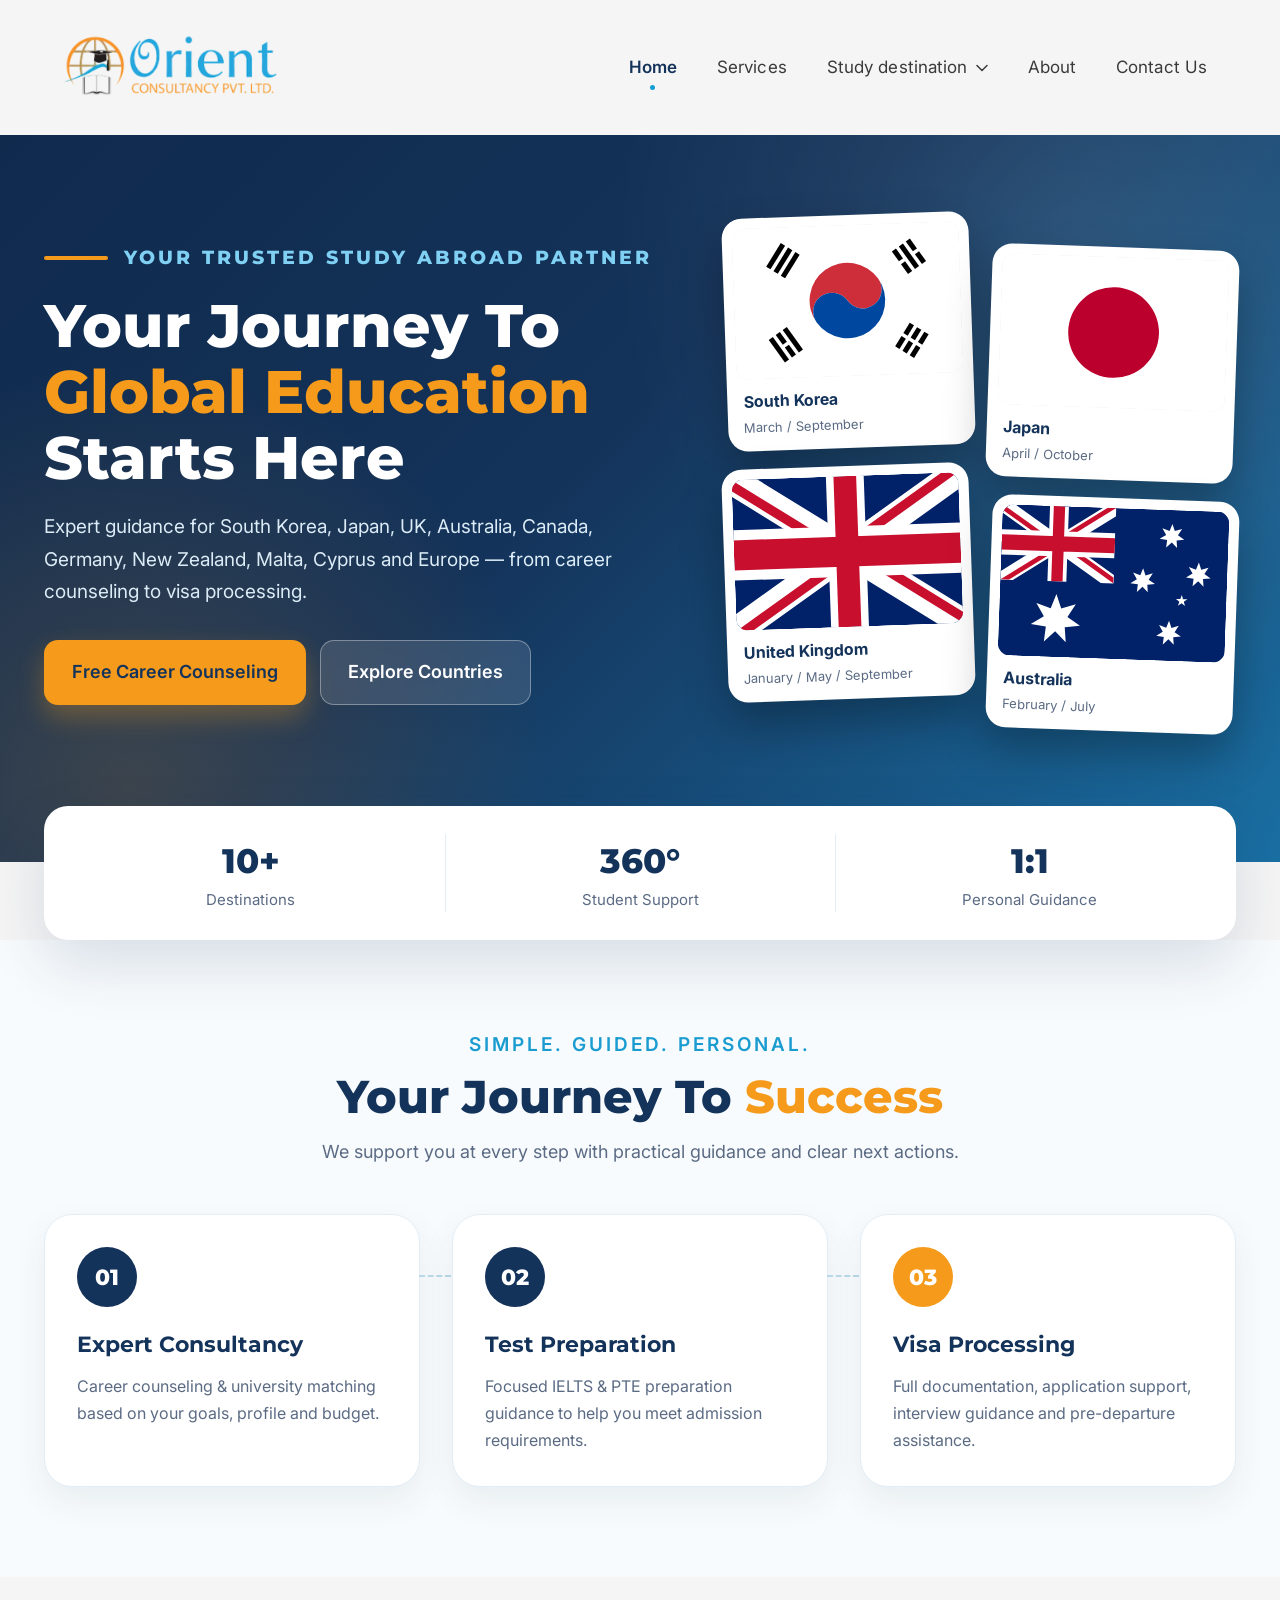
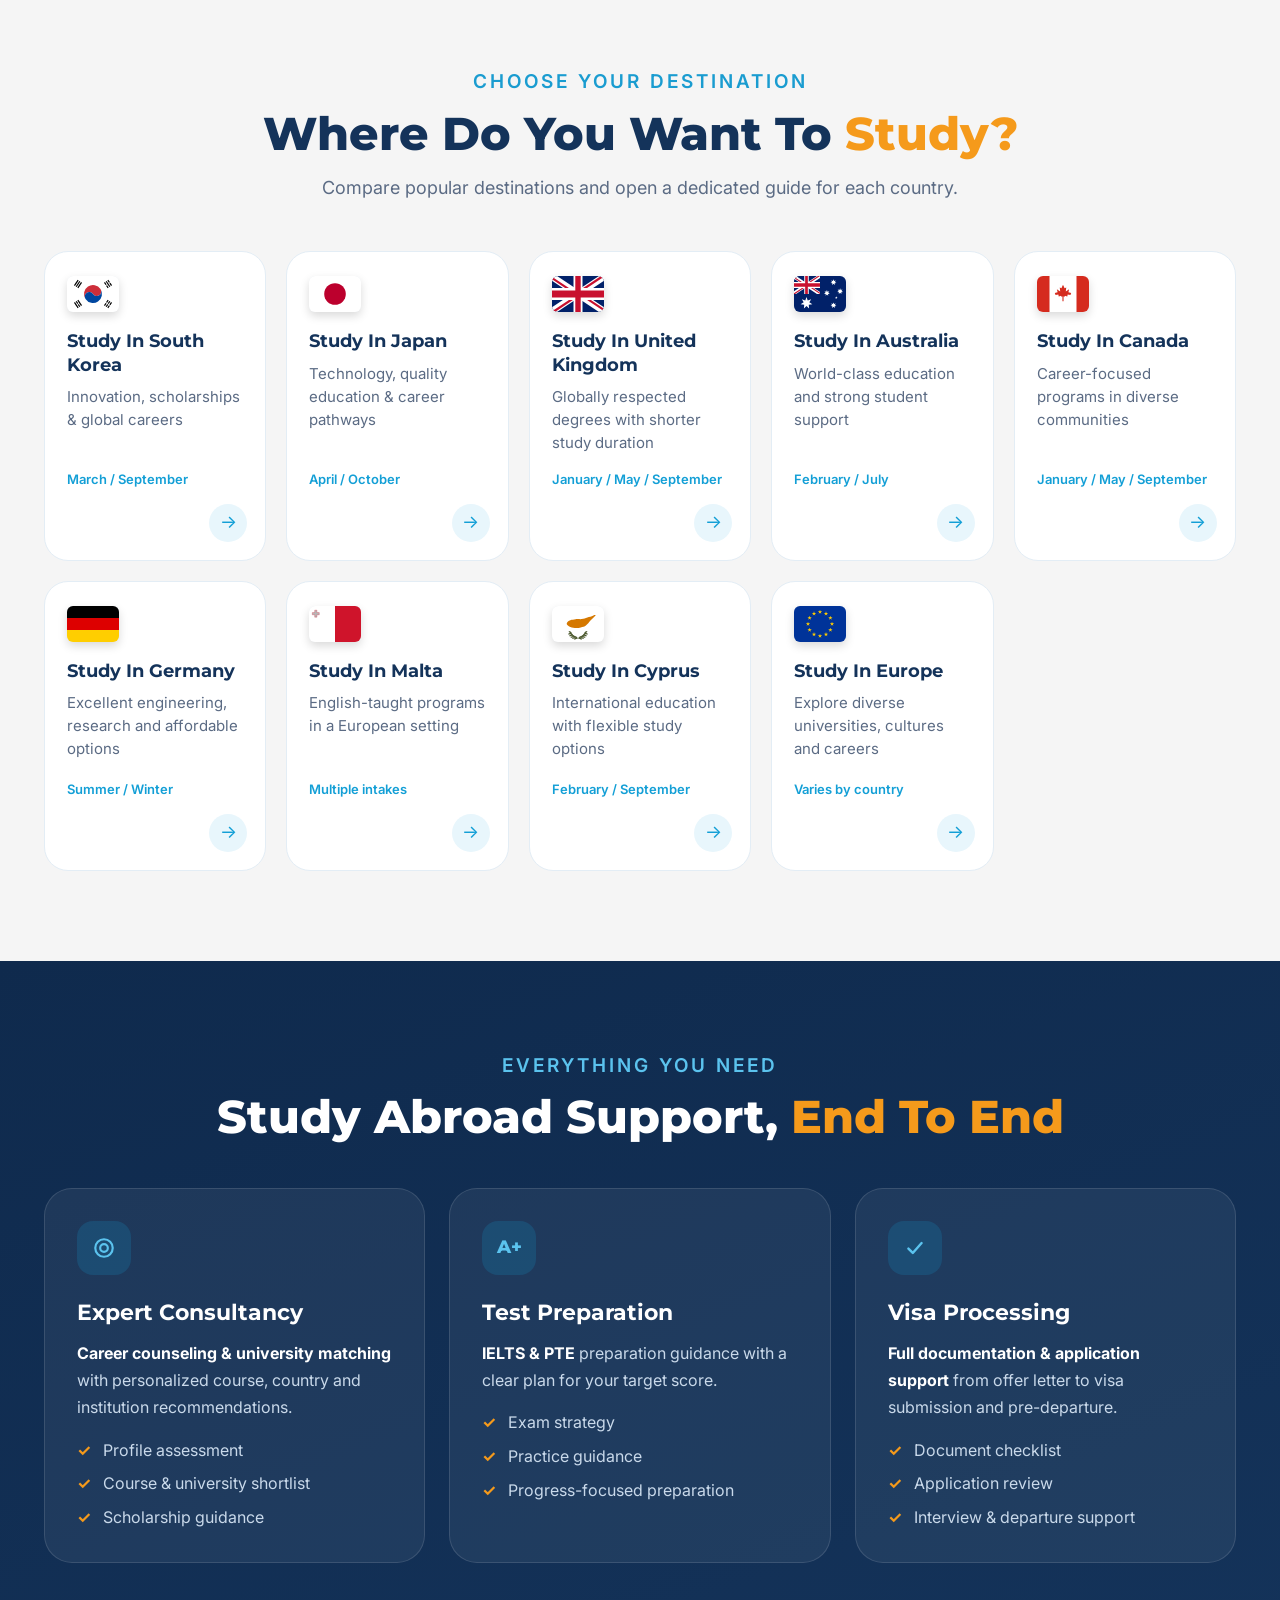
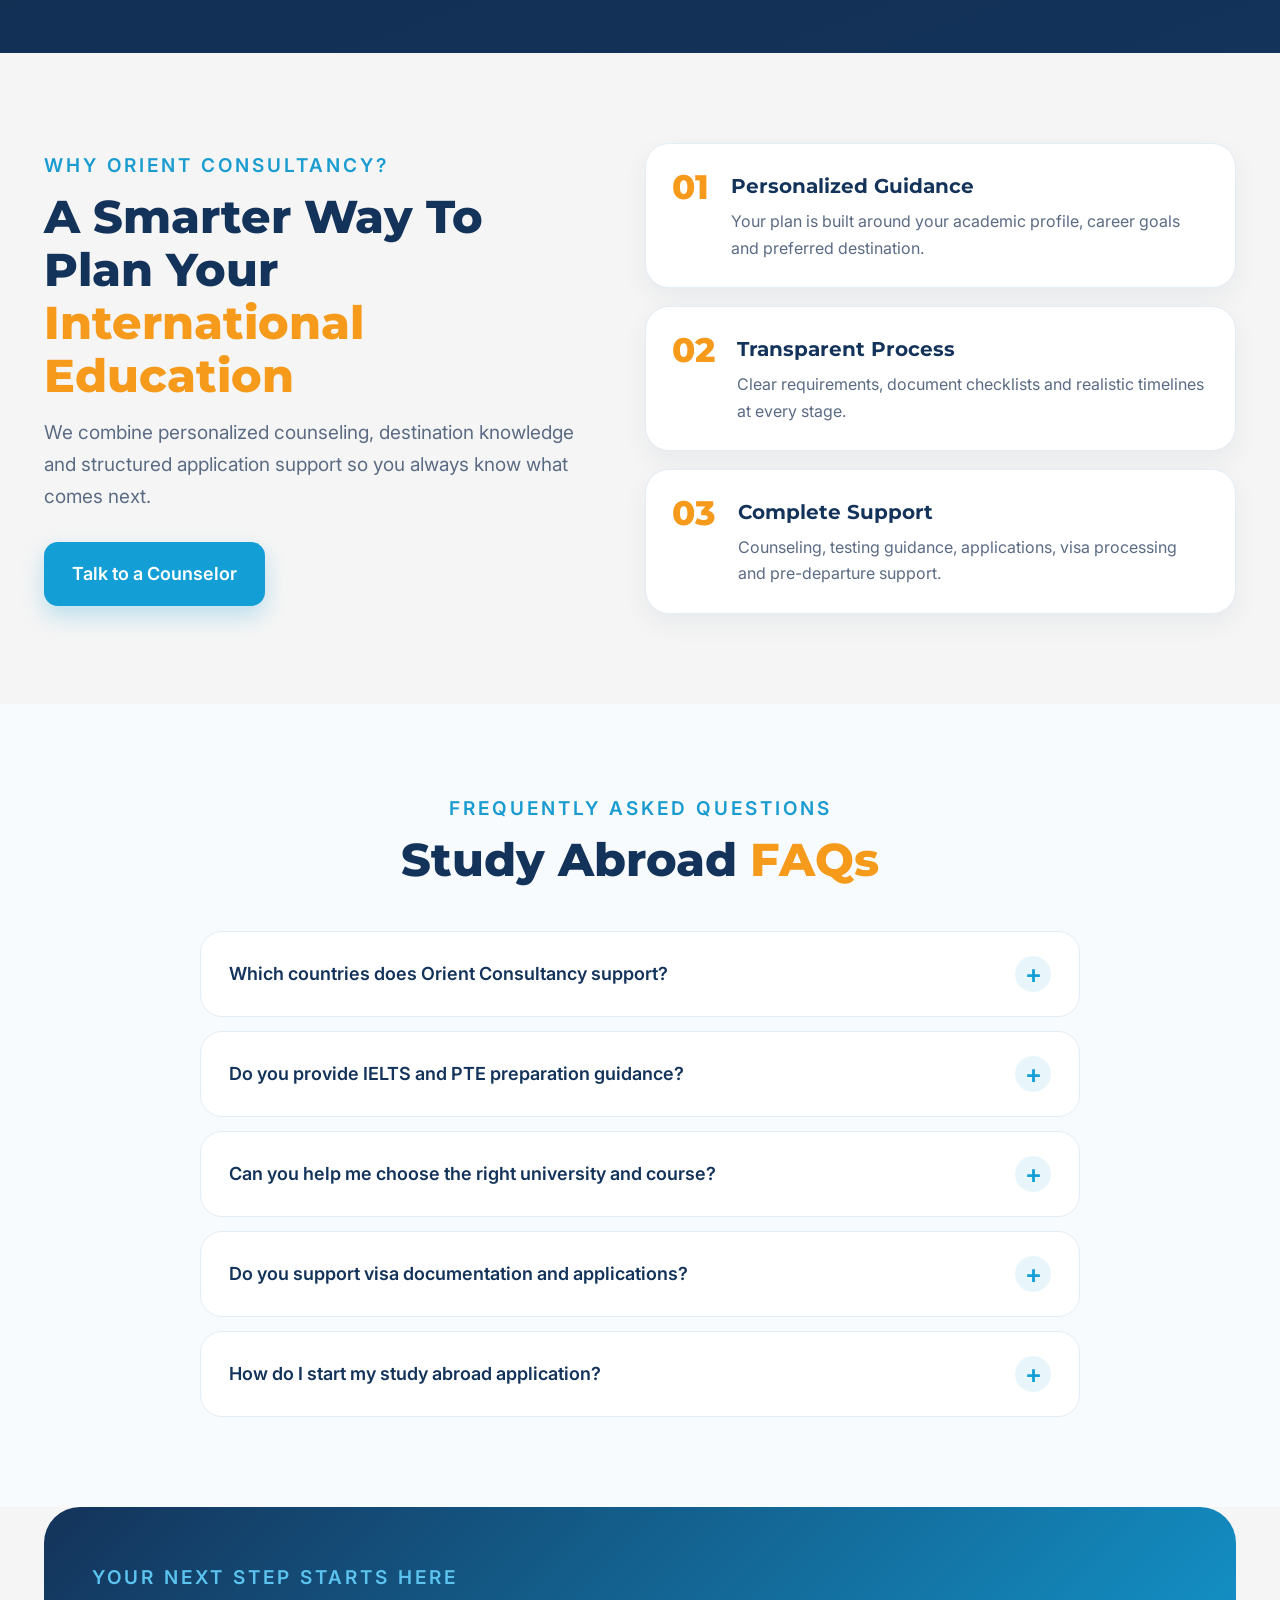
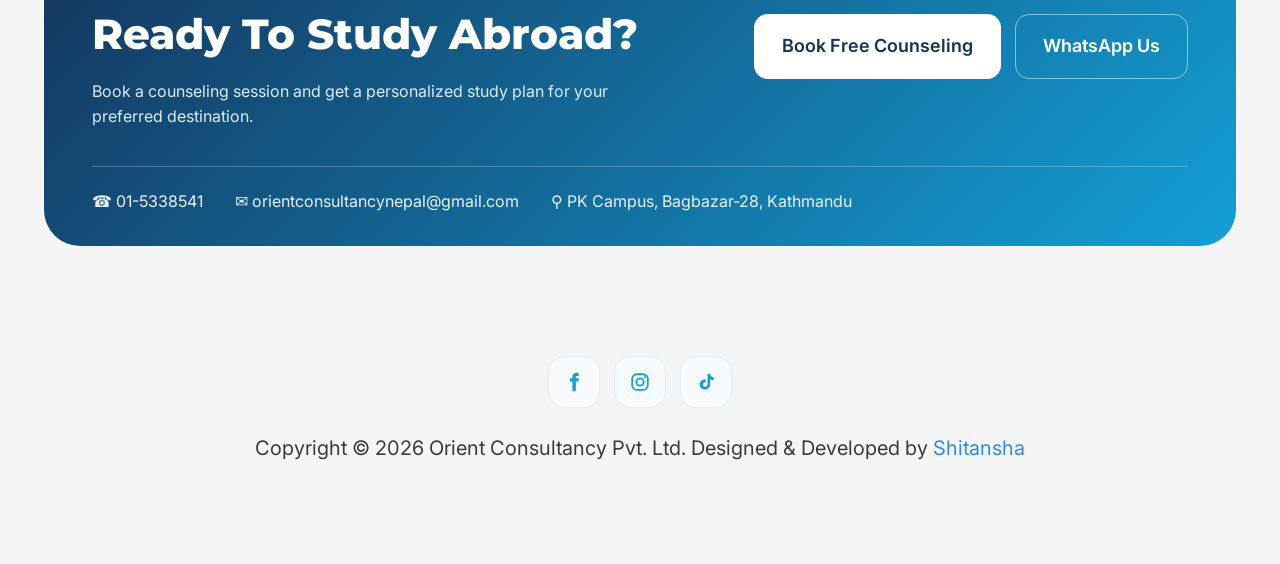
==== commit f75bf91a: "Update fmt.Println message from 'Hello' to 'Goodbye'" ====
--- a/index.html
+++ b/index.html
@@ -16,7 +16,7 @@
 
   <!-- ================= HEADER ================= -->
   <header class="site-header">
-    <a class="logo" href="index" aria-label="Orient Consultancy - Home">
+    <a class="logo" href="index.html" aria-label="Orient Consultancy - Home">
       <img src="images/logo.png" alt="Orient Consultancy Pvt. Ltd." width="230" height="70">
     </a>
 
@@ -26,33 +26,34 @@
 
     <nav id="main-nav" class="main-nav" aria-label="Main navigation">
       <ul>
-        <li><a href="index">Home</a></li>
-        <li><a href="services">Services</a></li>
+        <li><a href="index.html" aria-current="page">Home</a></li>
+        <li><a href="services.html">Services</a></li>
         <li class="has-dropdown">
           <button class="dropdown-toggle" aria-expanded="false" aria-haspopup="true">
             Study destination
             <svg width="12" height="8" viewBox="0 0 12 8" aria-hidden="true"><path d="M1 1.5l5 5 5-5" fill="none" stroke="currentColor" stroke-width="1.5" stroke-linecap="round" stroke-linejoin="round"/></svg>
           </button>
           <ul class="dropdown">
-            <li><a href="korea"><img class="dd-flag" src="images/flags/south-korea.svg" alt="" width="20" height="14"  loading="lazy"><span>Korean Student Visa (D-2 / D-4 Visa)</span></a></li>
-            <li><a href="uk"><img class="dd-flag" src="images/flags/uk.svg" alt="" width="20" height="14"  loading="lazy"><span>UK Student Visa (Tier 4 Visa)</span></a></li>
-            <li><a href="australia"><img class="dd-flag" src="images/flags/australia.svg" alt="" width="20" height="14" loading="lazy"><span>Australian Student Visa (Subclass 500)</span></a></li>
-            <li><a href="usa"><img class="dd-flag" src="images/flags/usa.svg" alt="" width="20" height="14" loading="lazy"><span>U.S. Student Visa (F-1 Visa)</span></a></li>
-            <li><a href="japan"><img class="dd-flag" src="images/flags/japan.svg" alt="" width="20" height="14" loading="lazy"><span>Japanese Student Visa</span></a></li>
-            <li><a href="denmark"><img class="dd-flag" src="images/flags/denmark.svg" alt="" width="20" height="14" loading="lazy"><span>Denmark Student Visa</span></a></li>
+            <li><a href="country.html?c=south-korea"><img class="dd-flag" src="images/south-korea.svg" alt="" width="20" height="14"><span>Korean Student Visa (D-2 / D-4 Visa)</span></a></li>
+            <li><a href="country.html?c=uk"><img class="dd-flag" src="images/uk.svg" alt="" width="20" height="14"><span>UK Student Visa (Tier 4 Visa)</span></a></li>
+            <li><a href="country.html?c=australia"><img class="dd-flag" src="images/australia.svg" alt="" width="20" height="14"><span>Australian Student Visa (Subclass 500)</span></a></li>
+            <li><a href="country.html?c=usa"><img class="dd-flag" src="images/usa.svg" alt="" width="20" height="14"><span>U.S. Student Visa (F-1 Visa)</span></a></li>
+            <li><a href="country.html?c=japan"><img class="dd-flag" src="images/japan.svg" alt="" width="20" height="14"><span>Japanese Student Visa</span></a></li>
+            <li><a href="country.html?c=denmark"><img class="dd-flag" src="images/denmark.svg" alt="" width="20" height="14"><span>Denmark Student Visa</span></a></li>
             <li class="has-sub">
               <a class="dropdown-more sub-toggle" href="#" role="button" aria-haspopup="true" aria-expanded="false"><span>Other European Countries</span></a>
               <ul class="submenu">
-                <li><a href="germany"><img class="dd-flag" src="images/flags/germany.svg" alt="" width="20" height="14" loading="lazy"><span>Germany Student Visa</span></a></li>
-                <li><a href="malta"><img class="dd-flag" src="images/flags/malta.svg" alt="" width="20" height="14" loading="lazy"><span>Malta Student Visa</span></a></li>
-                <li><a href="dubai"><img class="dd-flag" src="images/flags/uae.svg" alt="" width="20" height="14" loading="lazy"><span>Dubai Student Visa</span></a></li>
-                <li><a href="finland"><img class="dd-flag" src="images/flags/finland.svg" alt="" width="20" height="14" loading="lazy"><span>Finland Student Visa</span></a></li>
+                <li><a href="country.html?c=germany"><img class="dd-flag" src="images/germany.svg" alt="" width="20" height="14"><span>Germany Student Visa</span></a></li>
+                <li><a href="country.html?c=malta"><img class="dd-flag" src="images/malta.svg" alt="" width="20" height="14"><span>Malta Student Visa</span></a></li>
+                <li><a href="country.html?c=dubai"><img class="dd-flag" src="images/uae.svg" alt="" width="20" height="14"><span>Dubai Student Visa</span></a></li>
+                <li><a href="country.html?c=finland"><img class="dd-flag" src="images/finland.svg" alt="" width="20" height="14"><span>Finland Student Visa</span></a></li>
+                
               </ul>
             </li>
           </ul>
         </li>
-        <li><a href="about" aria-current="page">About</a></li>
-        <li><a href="contact">Contact Us</a></li>
+        <li><a href="about.html">About</a></li>
+        <li><a href="contact.html">Contact Us</a></li>
       </ul>
     </nav>
   </header>
@@ -134,7 +135,42 @@
             <span class="hm-intake">March / September</span>
             <span class="hm-go" aria-hidden="true">→</span>
           </a>
-         <a class="hm-dest" href="country.html?c=malta">
+          <a class="hm-dest" href="country.html?c=japan">
+            <img class="hm-flag" src="images/japan.svg" alt="Japan flag" width="52" height="36" loading="lazy">
+            <h3>Study In Japan</h3>
+            <p>Technology, quality education &amp; career pathways</p>
+            <span class="hm-intake">April / October</span>
+            <span class="hm-go" aria-hidden="true">→</span>
+          </a>
+          <a class="hm-dest" href="country.html?c=uk">
+            <img class="hm-flag" src="images/uk.svg" alt="United Kingdom flag" width="52" height="36" loading="lazy">
+            <h3>Study In United Kingdom</h3>
+            <p>Globally respected degrees with shorter study duration</p>
+            <span class="hm-intake">January / May / September</span>
+            <span class="hm-go" aria-hidden="true">→</span>
+          </a>
+          <a class="hm-dest" href="country.html?c=australia">
+            <img class="hm-flag" src="images/australia.svg" alt="Australia flag" width="52" height="36" loading="lazy">
+            <h3>Study In Australia</h3>
+            <p>World-class education and strong student support</p>
+            <span class="hm-intake">February / July</span>
+            <span class="hm-go" aria-hidden="true">→</span>
+          </a>
+          <a class="hm-dest" href="country.html?c=canada">
+            <img class="hm-flag" src="images/canada.svg" alt="Canada flag" width="52" height="36" loading="lazy">
+            <h3>Study In Canada</h3>
+            <p>Career-focused programs in diverse communities</p>
+            <span class="hm-intake">January / May / September</span>
+            <span class="hm-go" aria-hidden="true">→</span>
+          </a>
+          <a class="hm-dest" href="country.html?c=germany">
+            <img class="hm-flag" src="images/germany.svg" alt="Germany flag" width="52" height="36" loading="lazy">
+            <h3>Study In Germany</h3>
+            <p>Excellent engineering, research and affordable options</p>
+            <span class="hm-intake">Summer / Winter</span>
+            <span class="hm-go" aria-hidden="true">→</span>
+          </a>
+          <a class="hm-dest" href="country.html?c=malta">
             <img class="hm-flag" src="images/malta.svg" alt="Malta flag" width="52" height="36" loading="lazy">
             <h3>Study In Malta</h3>
             <p>English-taught programs in a European setting</p>
@@ -146,42 +182,6 @@
             <h3>Study In Cyprus</h3>
             <p>International education with flexible study options</p>
             <span class="hm-intake">February / September</span>
-            <span class="hm-go" aria-hidden="true">→</span>
-          </a>
-          <a class="hm-dest" href="country.html?c=uk">
-            <img class="hm-flag" src="images/uk.svg" alt="United Kingdom flag" width="52" height="36" loading="lazy">
-            <h3>Study In United Kingdom</h3>
-            <p>Globally respected degrees with shorter study duration</p>
-            <span class="hm-intake">January / May / September</span>
-            <span class="hm-go" aria-hidden="true">→</span>
-          </a>
-          <a class="hm-dest" href="country.html?c=australia">
-            <img class="hm-flag" src="images/australia.svg" alt="Australia flag" width="52" height="36" loading="lazy">
-            <h3>Study In Australia</h3>
-            <p>World-class education and strong student support</p>
-            <span class="hm-intake">February / July</span>
-            <span class="hm-go" aria-hidden="true">→</span>
-          </a>
-          <a class="hm-dest" href="country.html?c=canada">
-            <img class="hm-flag" src="images/canada.svg" alt="Canada flag" width="52" height="36" loading="lazy">
-            <h3>Study In Canada</h3>
-            <p>Career-focused programs in diverse communities</p>
-            <span class="hm-intake">January / May / September</span>
-            <span class="hm-go" aria-hidden="true">→</span>
-          </a>
-          <a class="hm-dest" href="country.html?c=germany">
-            <img class="hm-flag" src="images/germany.svg" alt="Germany flag" width="52" height="36" loading="lazy">
-            <h3>Study In Germany</h3>
-            <p>Excellent engineering, research and affordable options</p>
-            <span class="hm-intake">Summer / Winter</span>
-            <span class="hm-go" aria-hidden="true">→</span>
-          </a>
-          
-           <a class="hm-dest" href="country.html?c=japan">
-            <img class="hm-flag" src="images/japan.svg" alt="Japan flag" width="52" height="36" loading="lazy">
-            <h3>Study In Japan</h3>
-            <p>Technology, quality education &amp; career pathways</p>
-            <span class="hm-intake">April / October</span>
             <span class="hm-go" aria-hidden="true">→</span>
           </a>
           <a class="hm-dest" href="country.html?c=europe">
@@ -349,6 +349,6 @@
     <p>Copyright © 2026 Orient Consultancy Pvt. Ltd. Designed &amp; Developed by <a href="https://shitanshabaral.com.np/" target="_blank" rel="noopener">Shitansha</a></p>
   </footer>
 
- <script src="script.js" defer></script>
+  <script src="script.js" defer></script>
 </body>
 </html>
